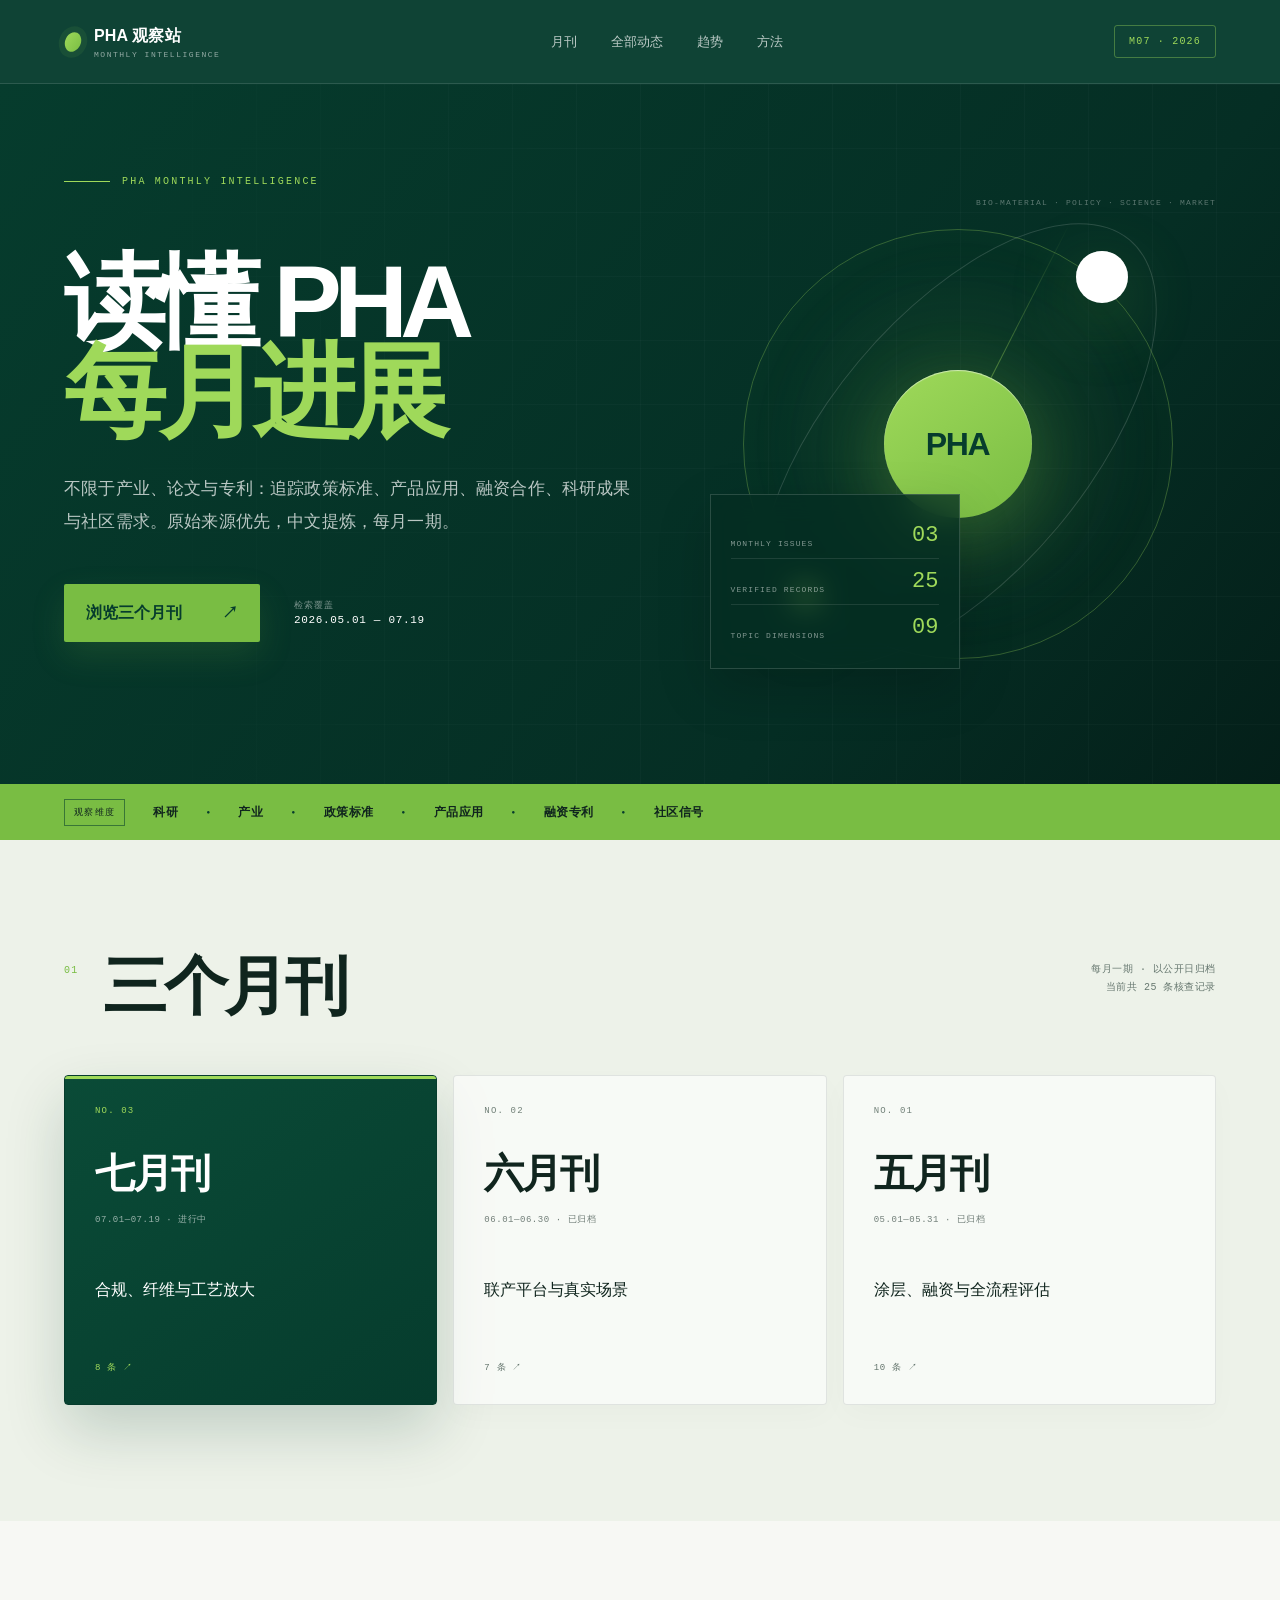
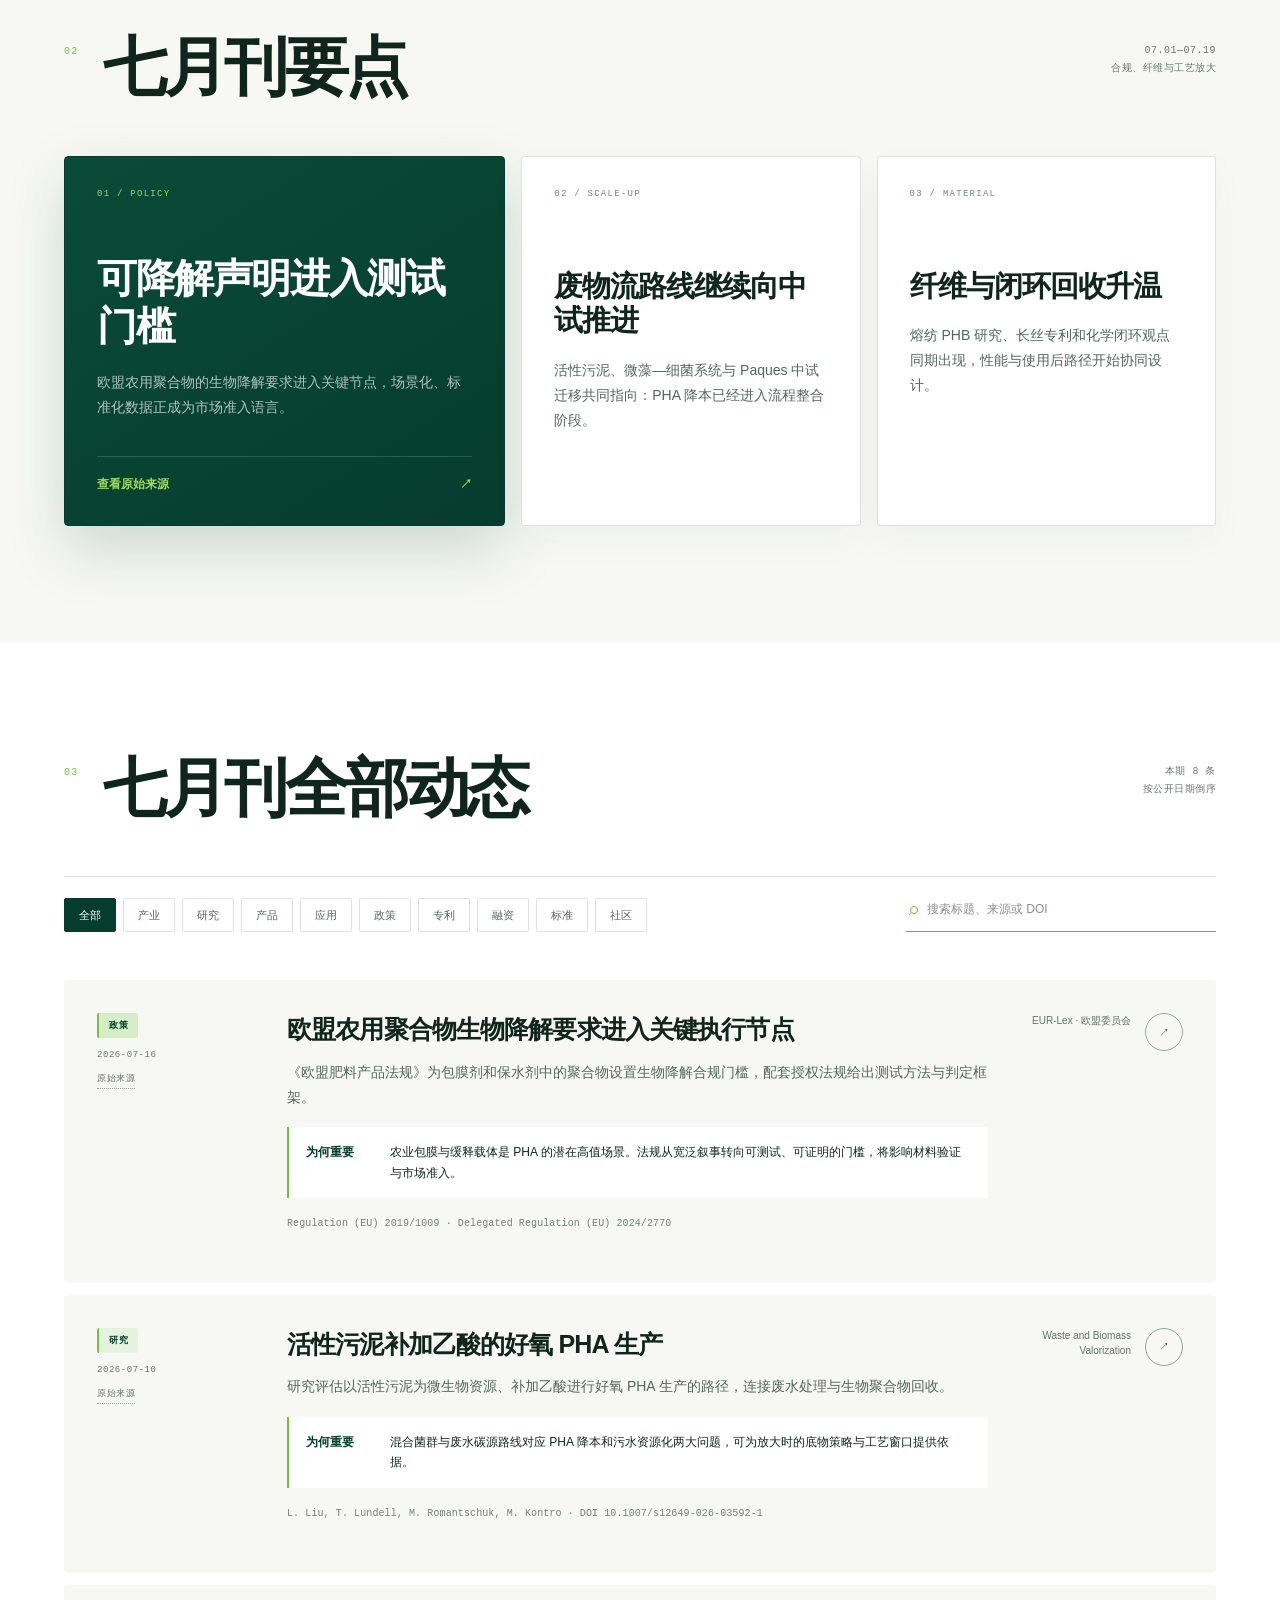
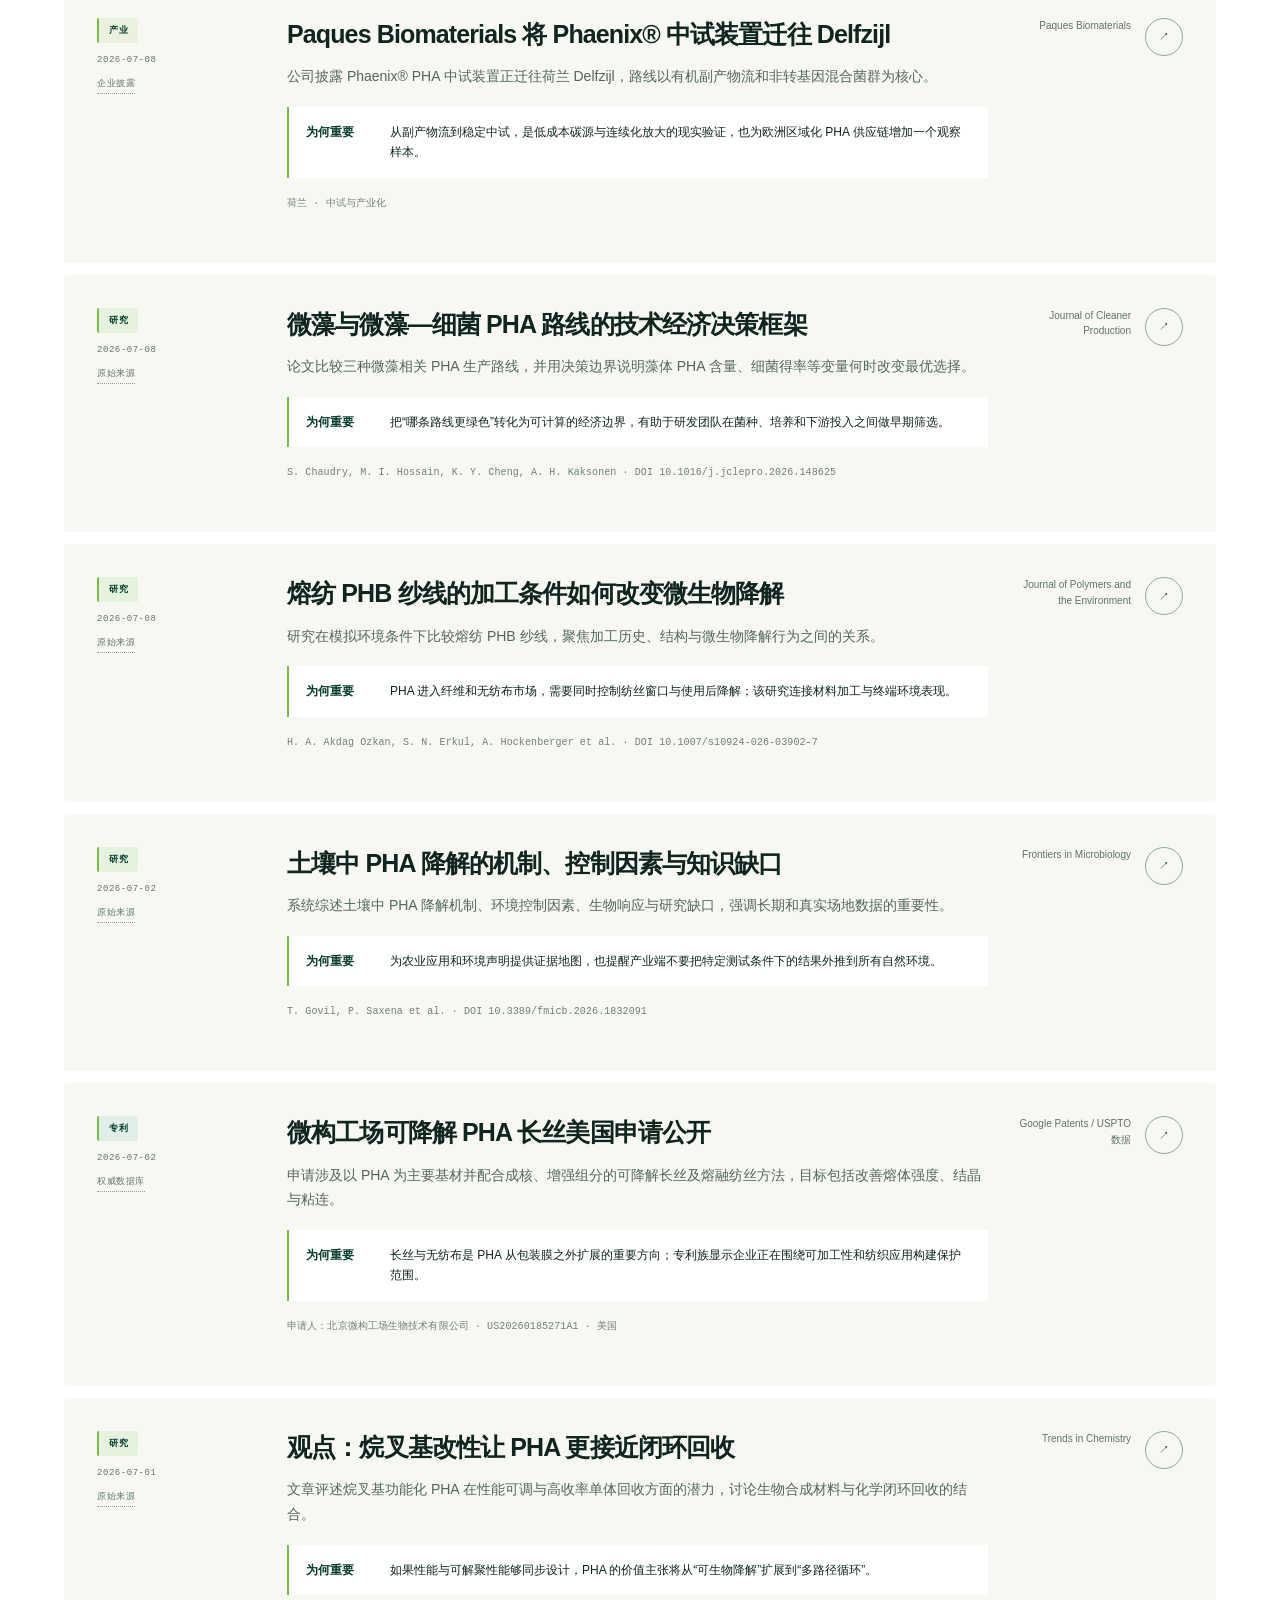
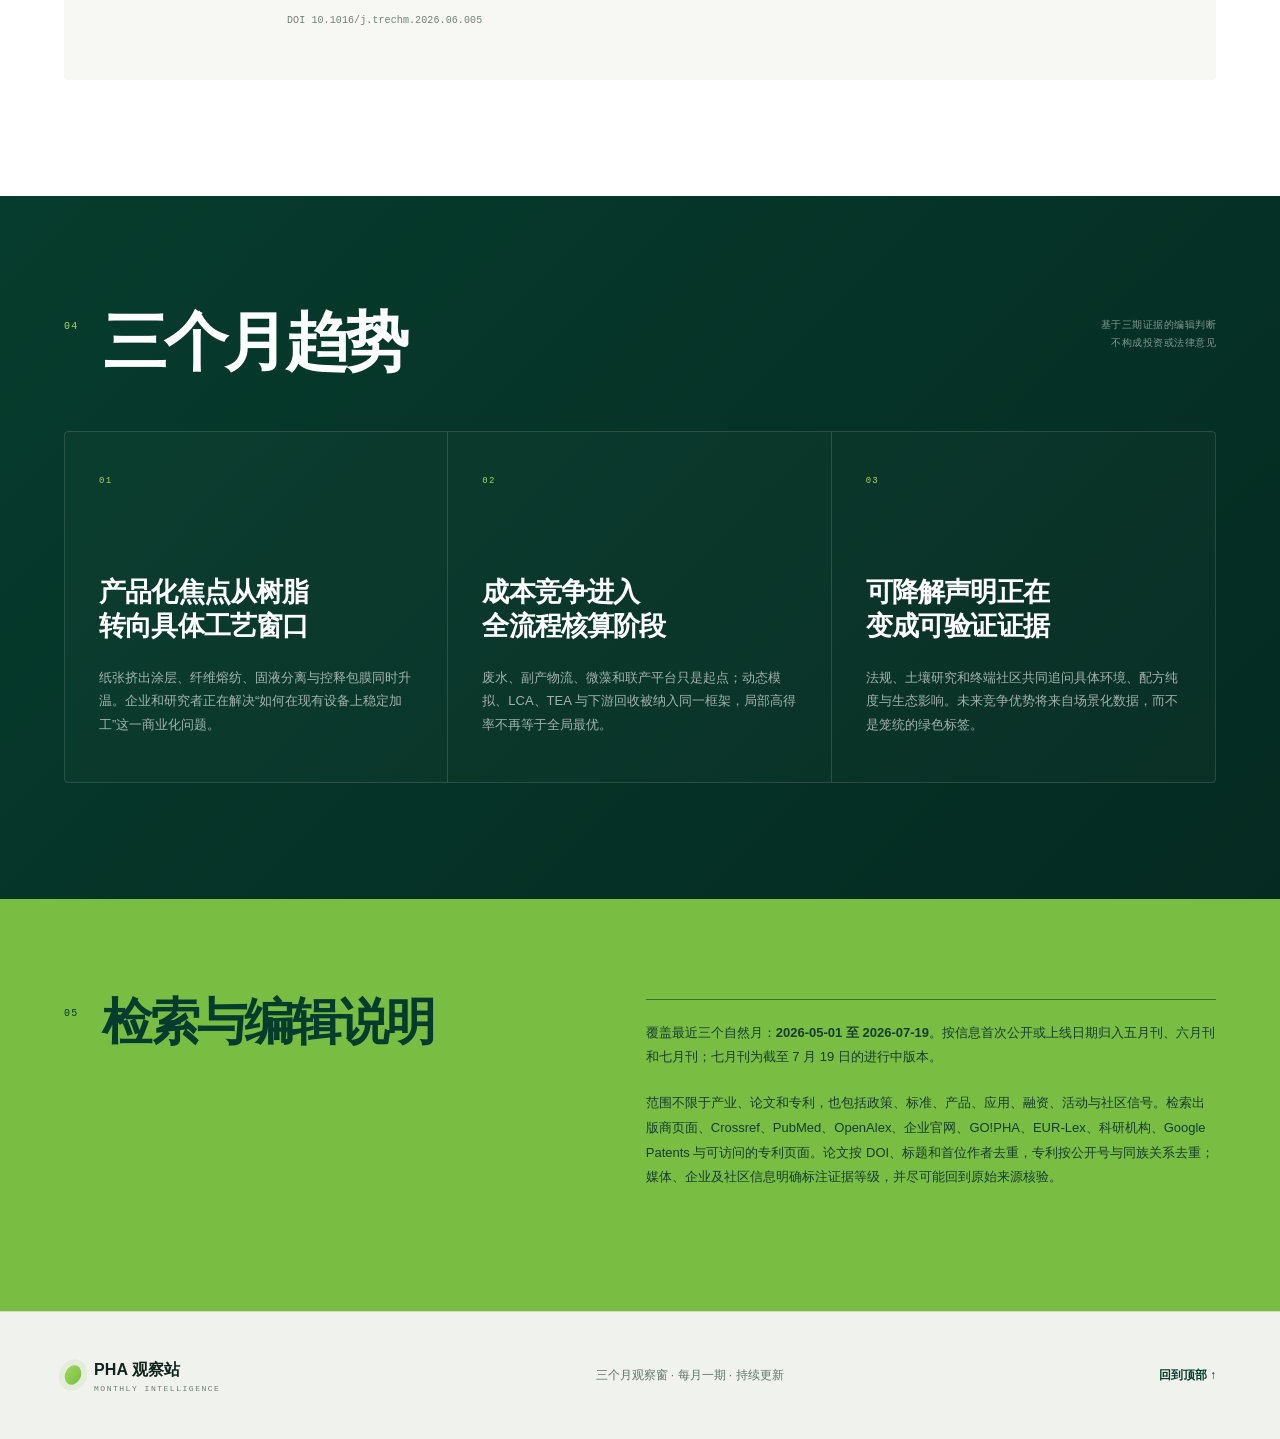
==== index.html @ bd562232 "Publish PHA intelligence site" ====
<!DOCTYPE html><html lang="zh-CN"><head><meta charSet="utf-8"/><meta name="viewport" content="width=device-width, initial-scale=1"/><link rel="stylesheet" href="./assets/index-DaTJnDkS.css" data-rsc-css-href="./assets/index-DaTJnDkS.css" data-precedence="vite-rsc/importer-resources"/><link rel="modulepreload" href="./assets/layout-segment-context-BJFYx_31.js" crossorigin=""/><link rel="modulepreload" href="./assets/rolldown-runtime-S-ySWqyJ.js" crossorigin=""/><link rel="modulepreload" href="./assets/index-DVE2EkAO.js" crossorigin=""/><link rel="modulepreload" href="./assets/framework-DjPHiq1u.js" crossorigin=""/><link rel="modulepreload" href="./assets/page-C4qY_-3-.js" crossorigin=""/><title>PHA 观察站｜聚羟基脂肪酸酯月度情报</title><link rel="icon" href="./favicon.svg"/><meta name="description" content="最近三个月的 PHA 科研、产业、政策、产品、专利与社区信号，每月一期。"/><meta property="og:title" content="PHA 观察站"/><meta property="og:description" content="三个月观察窗，每月一期，读懂 PHA 的下一步。"/><meta property="og:type" content="website"/><meta property="og:image" content="./pha-pulse-og.png"/><meta property="og:image:width" content="1732"/><meta property="og:image:height" content="909"/><meta property="og:image:alt" content="PHA PULSE 聚合物与生物制造情报封面"/><meta name="twitter:card" content="summary_large_image"/><meta name="twitter:title" content="PHA 观察站"/><meta name="twitter:description" content="三个月观察窗，每月一期，读懂 PHA 的下一步。"/><meta name="twitter:image" content="./pha-pulse-og.png"/><meta name="twitter:image:width" content="1732"/><meta name="twitter:image:height" content="909"/><meta name="twitter:image:alt" content="PHA PULSE 聚合物与生物制造情报封面"/><script>self.__VINEXT_RSC_PARAMS__={}</script><script>self.__VINEXT_RSC_NAV__={"pathname":"/","searchParams":[]}</script><link rel="modulepreload" href="./assets/index-DVE2EkAO.js" />
</head><body><main><header class="site-header"><a class="brand" href="#top" aria-label="PHA 观察站首页"><span class="brand-dot"></span><span class="brand-lockup"><b>PHA 观察站</b><small>MONTHLY INTELLIGENCE</small></span></a><nav aria-label="主导航"><a href="#issues">月刊</a><a href="#feed">全部动态</a><a href="#trend">趋势</a><a href="#method">方法</a></nav><span class="edition">M07 · 2026</span></header><section class="hero" id="top"><div class="hero-copy"><div class="eyebrow"><span></span> PHA MONTHLY INTELLIGENCE</div><h1>读懂 PHA<br/><em>每月进展</em></h1><p class="hero-lede">不限于产业、论文与专利：追踪政策标准、产品应用、融资合作、科研成果与社区需求。原始来源优先，中文提炼，每月一期。</p><div class="hero-actions"><a class="primary-btn" href="#issues">浏览三个月刊 <span aria-hidden="true">↗</span></a><span class="coverage">检索覆盖<br/><b>2026.05.01 — 07.19</b></span></div></div><div class="hero-visual" aria-hidden="true"><div class="orbit orbit-one"></div><div class="orbit orbit-two"></div><div class="polymer polymer-a">PHA</div><div class="polymer polymer-b"></div><div class="polymer polymer-c"></div><div class="scanline"></div><div class="hero-dashboard"><div><span>MONTHLY ISSUES</span><b>03</b></div><div><span>VERIFIED RECORDS</span><b>25</b></div><div><span>TOPIC DIMENSIONS</span><b>09</b></div></div><span class="visual-note">BIO-MATERIAL · POLICY · SCIENCE · MARKET</span></div></section><section class="ticker" aria-label="覆盖主题"><span>观察维度</span><b>科研</b><i>●</i><b>产业</b><i>●</i><b>政策标准</b><i>●</i><b>产品应用</b><i>●</i><b>融资专利</b><i>●</i><b>社区信号</b></section><section class="section issue-archive" id="issues"><div class="section-head"><div><span class="index">01</span><h2>三个月刊</h2></div><p>每月一期 · 以公开日归档<br/>当前共 <!-- -->25<!-- --> 条核查记录</p></div><div class="issue-tabs" role="tablist" aria-label="选择月刊"><button role="tab" aria-selected="true" class="active"><span>NO. 03</span><b>七月刊</b><small>07.01—07.19<!-- --> · <!-- -->进行中</small><em>合规、纤维与工艺放大</em><i>8<!-- --> 条 ↗</i></button><button role="tab" aria-selected="false" class=""><span>NO. 02</span><b>六月刊</b><small>06.01—06.30<!-- --> · <!-- -->已归档</small><em>联产平台与真实场景</em><i>7<!-- --> 条 ↗</i></button><button role="tab" aria-selected="false" class=""><span>NO. 01</span><b>五月刊</b><small>05.01—05.31<!-- --> · <!-- -->已归档</small><em>涂层、融资与全流程评估</em><i>10<!-- --> 条 ↗</i></button></div></section><section class="section monthly-brief" aria-live="polite"><div class="section-head"><div><span class="index">02</span><h2>七月刊<!-- -->要点</h2></div><p>07.01—07.19<br/>合规、纤维与工艺放大</p></div><div class="signal-grid"><article class="signal feature"><span class="signal-no">0<!-- -->1<!-- --> / <!-- -->POLICY</span><h3>可降解声明进入测试门槛</h3><p>欧盟农用聚合物的生物降解要求进入关键节点，场景化、标准化数据正成为市场准入语言。</p><a href="https://eur-lex.europa.eu/legal-content/EN/TXT/?uri=CELEX%3A32024R2770" target="_blank" rel="noreferrer">查看原始来源 <span aria-hidden="true">↗</span></a></article><article class="signal "><span class="signal-no">0<!-- -->2<!-- --> / <!-- -->SCALE-UP</span><h3>废物流路线继续向中试推进</h3><p>活性污泥、微藻—细菌系统与 Paques 中试迁移共同指向：PHA 降本已经进入流程整合阶段。</p></article><article class="signal "><span class="signal-no">0<!-- -->3<!-- --> / <!-- -->MATERIAL</span><h3>纤维与闭环回收升温</h3><p>熔纺 PHB 研究、长丝专利和化学闭环观点同期出现，性能与使用后路径开始协同设计。</p></article></div></section><section class="section feed" id="feed"><div class="section-head"><div><span class="index">03</span><h2>七月刊<!-- -->全部动态</h2></div><p>本期 <!-- -->8<!-- --> 条<br/>按公开日期倒序</p></div><div class="toolbar"><div class="filters" role="group" aria-label="内容筛选"><button class="active">全部</button><button class="">产业</button><button class="">研究</button><button class="">产品</button><button class="">应用</button><button class="">政策</button><button class="">专利</button><button class="">融资</button><button class="">标准</button><button class="">社区</button></div><label class="search"><span>⌕</span><input placeholder="搜索标题、来源或 DOI" aria-label="搜索本期内容" value=""/></label></div><div class="story-list"><article class="story"><div class="story-meta"><span class="tag tag-政策">政策</span><time>2026-07-16</time><span class="evidence">原始来源</span></div><div class="story-body"><h3>欧盟农用聚合物生物降解要求进入关键执行节点</h3><p>《欧盟肥料产品法规》为包膜剂和保水剂中的聚合物设置生物降解合规门槛，配套授权法规给出测试方法与判定框架。</p><div class="relevance"><b>为何重要</b><span>农业包膜与缓释载体是 PHA 的潜在高值场景。法规从宽泛叙事转向可测试、可证明的门槛，将影响材料验证与市场准入。</span></div><p class="detail">Regulation (EU) 2019/1009 · Delegated Regulation (EU) 2024/2770</p></div><div class="story-source"><span>EUR-Lex · 欧盟委员会</span><a href="https://eur-lex.europa.eu/legal-content/EN/TXT/?uri=CELEX%3A32024R2770" target="_blank" rel="noreferrer" aria-label="打开来源：欧盟农用聚合物生物降解要求进入关键执行节点"><span aria-hidden="true">↗</span></a></div></article><article class="story"><div class="story-meta"><span class="tag tag-研究">研究</span><time>2026-07-10</time><span class="evidence">原始来源</span></div><div class="story-body"><h3>活性污泥补加乙酸的好氧 PHA 生产</h3><p>研究评估以活性污泥为微生物资源、补加乙酸进行好氧 PHA 生产的路径，连接废水处理与生物聚合物回收。</p><div class="relevance"><b>为何重要</b><span>混合菌群与废水碳源路线对应 PHA 降本和污水资源化两大问题，可为放大时的底物策略与工艺窗口提供依据。</span></div><p class="detail">L. Liu, T. Lundell, M. Romantschuk, M. Kontro · DOI 10.1007/s12649-026-03592-1</p></div><div class="story-source"><span>Waste and Biomass Valorization</span><a href="https://doi.org/10.1007/s12649-026-03592-1" target="_blank" rel="noreferrer" aria-label="打开来源：活性污泥补加乙酸的好氧 PHA 生产"><span aria-hidden="true">↗</span></a></div></article><article class="story"><div class="story-meta"><span class="tag tag-产业">产业</span><time>2026-07-08</time><span class="evidence">企业披露</span></div><div class="story-body"><h3>Paques Biomaterials 将 Phaenix® 中试装置迁往 Delfzijl</h3><p>公司披露 Phaenix® PHA 中试装置正迁往荷兰 Delfzijl，路线以有机副产物流和非转基因混合菌群为核心。</p><div class="relevance"><b>为何重要</b><span>从副产物流到稳定中试，是低成本碳源与连续化放大的现实验证，也为欧洲区域化 PHA 供应链增加一个观察样本。</span></div><p class="detail">荷兰 · 中试与产业化</p></div><div class="story-source"><span>Paques Biomaterials</span><a href="https://www.paquesbiomaterials.nl/" target="_blank" rel="noreferrer" aria-label="打开来源：Paques Biomaterials 将 Phaenix® 中试装置迁往 Delfzijl"><span aria-hidden="true">↗</span></a></div></article><article class="story"><div class="story-meta"><span class="tag tag-研究">研究</span><time>2026-07-08</time><span class="evidence">原始来源</span></div><div class="story-body"><h3>微藻与微藻—细菌 PHA 路线的技术经济决策框架</h3><p>论文比较三种微藻相关 PHA 生产路线，并用决策边界说明藻体 PHA 含量、细菌得率等变量何时改变最优选择。</p><div class="relevance"><b>为何重要</b><span>把“哪条路线更绿色”转化为可计算的经济边界，有助于研发团队在菌种、培养和下游投入之间做早期筛选。</span></div><p class="detail">S. Chaudry, M. I. Hossain, K. Y. Cheng, A. H. Kaksonen · DOI 10.1016/j.jclepro.2026.148625</p></div><div class="story-source"><span>Journal of Cleaner Production</span><a href="https://doi.org/10.1016/j.jclepro.2026.148625" target="_blank" rel="noreferrer" aria-label="打开来源：微藻与微藻—细菌 PHA 路线的技术经济决策框架"><span aria-hidden="true">↗</span></a></div></article><article class="story"><div class="story-meta"><span class="tag tag-研究">研究</span><time>2026-07-08</time><span class="evidence">原始来源</span></div><div class="story-body"><h3>熔纺 PHB 纱线的加工条件如何改变微生物降解</h3><p>研究在模拟环境条件下比较熔纺 PHB 纱线，聚焦加工历史、结构与微生物降解行为之间的关系。</p><div class="relevance"><b>为何重要</b><span>PHA 进入纤维和无纺布市场，需要同时控制纺丝窗口与使用后降解；该研究连接材料加工与终端环境表现。</span></div><p class="detail">H. A. Akdag Ozkan, S. N. Erkul, A. Hockenberger et al. · DOI 10.1007/s10924-026-03902-7</p></div><div class="story-source"><span>Journal of Polymers and the Environment</span><a href="https://doi.org/10.1007/s10924-026-03902-7" target="_blank" rel="noreferrer" aria-label="打开来源：熔纺 PHB 纱线的加工条件如何改变微生物降解"><span aria-hidden="true">↗</span></a></div></article><article class="story"><div class="story-meta"><span class="tag tag-研究">研究</span><time>2026-07-02</time><span class="evidence">原始来源</span></div><div class="story-body"><h3>土壤中 PHA 降解的机制、控制因素与知识缺口</h3><p>系统综述土壤中 PHA 降解机制、环境控制因素、生物响应与研究缺口，强调长期和真实场地数据的重要性。</p><div class="relevance"><b>为何重要</b><span>为农业应用和环境声明提供证据地图，也提醒产业端不要把特定测试条件下的结果外推到所有自然环境。</span></div><p class="detail">T. Govil, P. Saxena et al. · DOI 10.3389/fmicb.2026.1832091</p></div><div class="story-source"><span>Frontiers in Microbiology</span><a href="https://doi.org/10.3389/fmicb.2026.1832091" target="_blank" rel="noreferrer" aria-label="打开来源：土壤中 PHA 降解的机制、控制因素与知识缺口"><span aria-hidden="true">↗</span></a></div></article><article class="story"><div class="story-meta"><span class="tag tag-专利">专利</span><time>2026-07-02</time><span class="evidence">权威数据库</span></div><div class="story-body"><h3>微构工场可降解 PHA 长丝美国申请公开</h3><p>申请涉及以 PHA 为主要基材并配合成核、增强组分的可降解长丝及熔融纺丝方法，目标包括改善熔体强度、结晶与粘连。</p><div class="relevance"><b>为何重要</b><span>长丝与无纺布是 PHA 从包装膜之外扩展的重要方向；专利族显示企业正在围绕可加工性和纺织应用构建保护范围。</span></div><p class="detail">申请人：北京微构工场生物技术有限公司 · US20260185271A1 · 美国</p></div><div class="story-source"><span>Google Patents / USPTO 数据</span><a href="https://patents.google.com/patent/US20260185271A1/en" target="_blank" rel="noreferrer" aria-label="打开来源：微构工场可降解 PHA 长丝美国申请公开"><span aria-hidden="true">↗</span></a></div></article><article class="story"><div class="story-meta"><span class="tag tag-研究">研究</span><time>2026-07-01</time><span class="evidence">原始来源</span></div><div class="story-body"><h3>观点：烷叉基改性让 PHA 更接近闭环回收</h3><p>文章评述烷叉基功能化 PHA 在性能可调与高收率单体回收方面的潜力，讨论生物合成材料与化学闭环回收的结合。</p><div class="relevance"><b>为何重要</b><span>如果性能与可解聚性能够同步设计，PHA 的价值主张将从“可生物降解”扩展到“多路径循环”。</span></div><p class="detail">DOI 10.1016/j.trechm.2026.06.005</p></div><div class="story-source"><span>Trends in Chemistry</span><a href="https://doi.org/10.1016/j.trechm.2026.06.005" target="_blank" rel="noreferrer" aria-label="打开来源：观点：烷叉基改性让 PHA 更接近闭环回收"><span aria-hidden="true">↗</span></a></div></article></div></section><section class="section trends" id="trend"><div class="section-head light"><div><span class="index">04</span><h2>三个月趋势</h2></div><p>基于三期证据的编辑判断<br/>不构成投资或法律意见</p></div><div class="trend-grid"><article><span>01</span><h3>产品化焦点从树脂<br/>转向具体工艺窗口</h3><p>纸张挤出涂层、纤维熔纺、固液分离与控释包膜同时升温。企业和研究者正在解决“如何在现有设备上稳定加工”这一商业化问题。</p></article><article><span>02</span><h3>成本竞争进入<br/>全流程核算阶段</h3><p>废水、副产物流、微藻和联产平台只是起点；动态模拟、LCA、TEA 与下游回收被纳入同一框架，局部高得率不再等于全局最优。</p></article><article><span>03</span><h3>可降解声明正在<br/>变成可验证证据</h3><p>法规、土壤研究和终端社区共同追问具体环境、配方纯度与生态影响。未来竞争优势将来自场景化数据，而不是笼统的绿色标签。</p></article></div></section><section class="method" id="method"><div><span class="index">05</span><h2>检索与编辑说明</h2></div><div class="method-copy"><p>覆盖最近三个自然月：<b>2026-05-01 至 2026-07-19</b>。按信息首次公开或上线日期归入五月刊、六月刊和七月刊；七月刊为截至 7 月 19 日的进行中版本。</p><p>范围不限于产业、论文和专利，也包括政策、标准、产品、应用、融资、活动与社区信号。检索出版商页面、Crossref、PubMed、OpenAlex、企业官网、GO!PHA、EUR-Lex、科研机构、Google Patents 与可访问的专利页面。论文按 DOI、标题和首位作者去重，专利按公开号与同族关系去重；媒体、企业及社区信息明确标注证据等级，并尽可能回到原始来源核验。</p></div></section><footer><div class="brand"><span class="brand-dot"></span><span class="brand-lockup"><b>PHA 观察站</b><small>MONTHLY INTELLIGENCE</small></span></div><p>三个月观察窗 · 每月一期 · 持续更新</p><a href="#top">回到顶部 ↑</a></footer></main><script id="_R_">import("./assets/index-DVE2EkAO.js")</script></body></html><script>self.__VINEXT_RSC_CHUNKS__=self.__VINEXT_RSC_CHUNKS__||[];self.__VINEXT_RSC_CHUNKS__.push("2:I[\"8a1c26e77cc3\",[],\"Children\",1]\n3:I[\"e562e7309659\",[],\"LayoutSegmentProvider\",1]\n4:I[\"8a1c26e77cc3\",[],\"Slot\",1]\n5:I[\"d041429ec63f\",[],\"RedirectBoundary\",1]\n:HL[\"./assets/index-DaTJnDkS.css\",\"style\"]\n")</script><script>self.__VINEXT_RSC_CHUNKS__=self.__VINEXT_RSC_CHUNKS__||[];self.__VINEXT_RSC_CHUNKS__.push("0:{\"__route\":\"route:/\",\"__interceptionContext\":null,\"__layoutIds\":[\"layout:/\"],\"__rootLayout\":\"/\",\"page:/\":\"$L1\",\"layout:/\":[[[[\"$\",\"link\",\"css:./assets/index-DaTJnDkS.css\",{\"rel\":\"stylesheet\",\"precedence\":\"vite-rsc/importer-resources\",\"href\":\"./assets/index-DaTJnDkS.css\",\"data-rsc-css-href\":\"./assets/index-DaTJnDkS.css\"}],\"$undefined\"],[\"$\",\"html\",null,{\"lang\":\"zh-CN\",\"children\":[\"$\",\"body\",null,{\"children\":[\"$\",\"$L2\",null,{}]}]}]],null],\"route:/\":[[[\"$\",\"meta\",null,{\"charSet\":\"utf-8\"}],[[\"$\",\"title\",\"0\",{\"children\":\"PHA 观察站｜聚羟基脂肪酸酯月度情报\"}],[\"$\",\"meta\",\"1\",{\"name\":\"description\",\"content\":\"最近三个月的 PHA 科研、产业、政策、产品、专利与社区信号，每月一期。\"}],[\"$\",\"meta\",\"2\",{\"property\":\"og:title\",\"content\":\"PHA 观察站\"}],[\"$\",\"meta\",\"3\",{\"property\":\"og:description\",\"content\":\"三个月观察窗，每月一期，读懂 PHA 的下一步。\"}],[\"$\",\"meta\",\"4\",{\"property\":\"og:type\",\"content\":\"website\"}],[\"$\",\"meta\",\"5\",{\"property\":\"og:image\",\"content\":\"./pha-pulse-og.png\"}],[\"$\",\"meta\",\"6\",{\"property\":\"og:image:width\",\"content\":\"1732\"}],[\"$\",\"meta\",\"7\",{\"property\":\"og:image:height\",\"content\":\"909\"}],[\"$\",\"meta\",\"8\",{\"property\":\"og:image:alt\",\"content\":\"PHA PULSE 聚合物与生物制造情报封面\"}],[\"$\",\"meta\",\"9\",{\"name\":\"twitter:card\",\"content\":\"summary_large_image\"}],[\"$\",\"meta\",\"10\",{\"name\":\"twitter:title\",\"content\":\"PHA 观察站\"}],[\"$\",\"meta\",\"11\",{\"name\":\"twitter:description\",\"content\":\"三个月观察窗，每月一期，读懂 PHA 的下一步。\"}],[\"$\",\"meta\",\"12\",{\"name\":\"twitter:image\",\"content\":\"./pha-pulse-og.png\"}],[\"$\",\"meta\",\"13\",{\"name\":\"twitter:image:width\",\"content\":\"1732\"}],[\"$\",\"meta\",\"14\",{\"name\":\"twitter:image:height\",\"content\":\"909\"}],[\"$\",\"meta\",\"15\",{\"name\":\"twitter:image:alt\",\"content\":\"PHA PULSE 聚合物与生物制造情报封面\"}]],[[\"$\",\"meta\",\"0\",{\"name\":\"viewport\",\"content\":\"width=device-width, initial-scale=1\"}]]],[\"$\",\"$L3\",null,{\"segmentMap\":{\"children\":[]},\"children\":[\"$\",\"$L4\",null,{\"id\":\"layout:/\",\"parallelSlots\":\"$undefined\",\"children\":[\"$\",\"$L5\",null,{\"children\":[\"$\",\"$L3\",null,{\"segmentMap\":{\"children\":[]},\"children\":[\"$\",\"$L4\",null,{\"id\":\"page:/\"}]}]}]}]}]],\"__layoutFlags\":{\"layout:/\":\"s\"},\"__artifactCompatibility\":{\"schemaVersion\":1,\"graphVersion\":\"app-route-graph:4uhn5s1wvoptc\",\"deploymentVersion\":\"f89fd20d-c2d4-448b-8987-058977abf0fd\",\"appElementsSchemaVersion\":1,\"rscPayloadSchemaVersion\":1,\"rootBoundaryId\":\"/\",\"renderEpoch\":null}}\n")</script><script>self.__VINEXT_RSC_CHUNKS__=self.__VINEXT_RSC_CHUNKS__||[];self.__VINEXT_RSC_CHUNKS__.push("6:I[\"6efdf509a785\",[],\"default\",1]\n1:[\"$\",\"$L6\",null,{\"params\":\"$@7\",\"searchParams\":\"$@8\"}]\n")</script><script>self.__VINEXT_RSC_CHUNKS__=self.__VINEXT_RSC_CHUNKS__||[];self.__VINEXT_RSC_CHUNKS__.push("7:{}\n8:{}\n")</script><script>self.__VINEXT_RSC_DONE__=true</script>
---- assets/index-DaTJnDkS.css ----
/*! tailwindcss v4.2.1 | MIT License | https://tailwindcss.com */
@layer properties{@supports (((-webkit-hyphens:none)) and (not (margin-trim:inline))) or ((-moz-orient:inline) and (not (color:rgb(from red r g b)))){*,:before,:after,::backdrop{--tw-blur:initial;--tw-brightness:initial;--tw-contrast:initial;--tw-grayscale:initial;--tw-hue-rotate:initial;--tw-invert:initial;--tw-opacity:initial;--tw-saturate:initial;--tw-sepia:initial;--tw-drop-shadow:initial;--tw-drop-shadow-color:initial;--tw-drop-shadow-alpha:100%;--tw-drop-shadow-size:initial}}}@layer theme{:root,:host{--font-sans:ui-sans-serif, system-ui, sans-serif, "Apple Color Emoji", "Segoe UI Emoji", "Segoe UI Symbol", "Noto Color Emoji";--font-mono:ui-monospace, SFMono-Regular, Menlo, Monaco, Consolas, "Liberation Mono", "Courier New", monospace;--spacing:.25rem;--default-font-family:var(--font-sans);--default-mono-font-family:var(--font-mono)}}@layer base{*,:after,:before,::backdrop{box-sizing:border-box;border:0 solid;margin:0;padding:0}::file-selector-button{box-sizing:border-box;border:0 solid;margin:0;padding:0}html,:host{-webkit-text-size-adjust:100%;tab-size:4;line-height:1.5;font-family:var(--default-font-family,ui-sans-serif, system-ui, sans-serif, "Apple Color Emoji", "Segoe UI Emoji", "Segoe UI Symbol", "Noto Color Emoji");font-feature-settings:var(--default-font-feature-settings,normal);font-variation-settings:var(--default-font-variation-settings,normal);-webkit-tap-highlight-color:transparent}hr{height:0;color:inherit;border-top-width:1px}abbr:where([title]){-webkit-text-decoration:underline dotted;text-decoration:underline dotted}h1,h2,h3,h4,h5,h6{font-size:inherit;font-weight:inherit}a{color:inherit;-webkit-text-decoration:inherit;-webkit-text-decoration:inherit;-webkit-text-decoration:inherit;-webkit-text-decoration:inherit;text-decoration:inherit}b,strong{font-weight:bolder}code,kbd,samp,pre{font-family:var(--default-mono-font-family,ui-monospace, SFMono-Regular, Menlo, Monaco, Consolas, "Liberation Mono", "Courier New", monospace);font-feature-settings:var(--default-mono-font-feature-settings,normal);font-variation-settings:var(--default-mono-font-variation-settings,normal);font-size:1em}small{font-size:80%}sub,sup{vertical-align:baseline;font-size:75%;line-height:0;position:relative}sub{bottom:-.25em}sup{top:-.5em}table{text-indent:0;border-color:inherit;border-collapse:collapse}:-moz-focusring{outline:auto}progress{vertical-align:baseline}summary{display:list-item}ol,ul,menu{list-style:none}img,svg,video,canvas,audio,iframe,embed,object{vertical-align:middle;display:block}img,video{max-width:100%;height:auto}button,input,select,optgroup,textarea{font:inherit;font-feature-settings:inherit;font-variation-settings:inherit;letter-spacing:inherit;color:inherit;opacity:1;background-color:#0000;border-radius:0}::file-selector-button{font:inherit;font-feature-settings:inherit;font-variation-settings:inherit;letter-spacing:inherit;color:inherit;opacity:1;background-color:#0000;border-radius:0}:where(select:is([multiple],[size])) optgroup{font-weight:bolder}:where(select:is([multiple],[size])) optgroup option{padding-inline-start:20px}::file-selector-button{margin-inline-end:4px}::placeholder{opacity:1}@supports (not ((-webkit-appearance:-apple-pay-button))) or (contain-intrinsic-size:1px){::placeholder{color:currentColor}@supports (color:color-mix(in lab, red, red)){::placeholder{color:color-mix(in oklab, currentcolor 50%, transparent)}}}textarea{resize:vertical}::-webkit-search-decoration{-webkit-appearance:none}::-webkit-date-and-time-value{min-height:1lh;text-align:inherit}::-webkit-datetime-edit{display:inline-flex}::-webkit-datetime-edit-fields-wrapper{padding:0}::-webkit-datetime-edit{padding-block:0}::-webkit-datetime-edit-year-field{padding-block:0}::-webkit-datetime-edit-month-field{padding-block:0}::-webkit-datetime-edit-day-field{padding-block:0}::-webkit-datetime-edit-hour-field{padding-block:0}::-webkit-datetime-edit-minute-field{padding-block:0}::-webkit-datetime-edit-second-field{padding-block:0}::-webkit-datetime-edit-millisecond-field{padding-block:0}::-webkit-datetime-edit-meridiem-field{padding-block:0}::-webkit-calendar-picker-indicator{line-height:1}:-moz-ui-invalid{box-shadow:none}button,input:where([type=button],[type=reset],[type=submit]){appearance:button}::file-selector-button{appearance:button}::-webkit-inner-spin-button{height:auto}::-webkit-outer-spin-button{height:auto}[hidden]:where(:not([hidden=until-found])){display:none!important}}@layer components;@layer utilities{.visible{visibility:visible}.relative{position:relative}.start{inset-inline-start:var(--spacing)}.table{display:table}.filter{filter:var(--tw-blur,) var(--tw-brightness,) var(--tw-contrast,) var(--tw-grayscale,) var(--tw-hue-rotate,) var(--tw-invert,) var(--tw-saturate,) var(--tw-sepia,) var(--tw-drop-shadow,)}}:root{--forest:#063c2d;--forest-2:#0a4b37;--ink:#10251e;--brand:#79bd43;--brand-bright:#9fd95a;--brand-pale:#eaf5df;--sage:#dfe9dc;--paper:#f7f8f4;--white:#fff;--muted:#66776f;--line:#10251e21;--shadow:0 22px 60px #10332714}*{box-sizing:border-box}html{scroll-behavior:smooth;scroll-padding-top:88px}body{background:var(--paper);color:var(--ink);-webkit-font-smoothing:antialiased;margin:0;font-family:Segoe UI,Microsoft YaHei,PingFang SC,Arial,sans-serif}a{color:inherit;text-decoration:none}button,input{font:inherit}::selection{background:var(--brand);color:var(--forest)}.site-header{color:#fff;z-index:20;-webkit-backdrop-filter:blur(18px);backdrop-filter:blur(18px);background:#063c2df5;border-bottom:1px solid #ffffff1f;justify-content:space-between;align-items:center;height:84px;padding:0 5vw;display:flex;position:sticky;top:0}.brand{letter-spacing:.01em;align-items:center;gap:12px;font-weight:800;display:flex}.brand-dot{background:linear-gradient(145deg,var(--brand-bright),var(--brand));border-radius:65% 35%;width:18px;height:18px;display:inline-block;transform:rotate(-20deg);box-shadow:0 0 0 6px #79bd431a}.brand-lockup{flex-direction:column;gap:2px;display:flex}.brand-lockup b{font-size:16px}.brand-lockup small{letter-spacing:.19em;color:#ffffff8c;font:8px ui-monospace,monospace}nav{color:#ffffffb8;gap:34px;font-size:13px;display:flex}nav a{padding:8px 0;position:relative}nav a:after{content:"";background:var(--brand-bright);height:1px;transition:all .25s;position:absolute;bottom:1px;left:0;right:100%}nav a:hover{color:#fff}nav a:hover:after{right:0}.edition{letter-spacing:.12em;color:var(--brand-bright);border:1px solid #9fd95a61;border-radius:3px;padding:10px 14px;font:10px ui-monospace,monospace}.hero{background:linear-gradient(128deg,var(--forest) 0%,#052e24 70%,#041f19 100%);color:#fff;grid-template-columns:1.05fr .95fr;gap:5vw;min-height:700px;padding:92px 5vw 72px;display:grid;position:relative;overflow:hidden}.hero:before{content:"";background-color:#0000;background-image:linear-gradient(#ffffff06 1px,#0000 1px),linear-gradient(90deg,#ffffff06 1px,#0000 1px);background-position:0 0,0 0;background-repeat:repeat,repeat;background-size:64px 64px;background-attachment:scroll,scroll;background-origin:padding-box,padding-box;background-clip:border-box,border-box;position:absolute;inset:0;-webkit-mask-image:linear-gradient(90deg,#0000,#000 45%,#000);mask-image:linear-gradient(90deg,#0000,#000 45%,#000)}.hero-copy{z-index:2;position:relative}.eyebrow{color:var(--brand-bright);letter-spacing:.22em;align-items:center;gap:12px;font:10px ui-monospace,monospace;display:flex}.eyebrow span{background:var(--brand-bright);width:46px;height:1px}h1{letter-spacing:-.075em;max-width:800px;margin:70px 0 36px;font-size:clamp(68px,8vw,124px);font-weight:650;line-height:.88}h1 em{color:var(--brand-bright);font-style:normal}.hero-lede{color:#ffffffb8;letter-spacing:.01em;max-width:600px;font-size:17px;line-height:1.9}.hero-actions{align-items:center;gap:34px;margin-top:46px;display:flex}.primary-btn{background:var(--brand);color:var(--forest);border-radius:2px;align-items:center;gap:40px;padding:17px 22px;font-weight:800;transition:all .25s;display:inline-flex;box-shadow:0 14px 34px #79bd4326}.primary-btn:hover{background:var(--brand-bright);transform:translateY(-2px);box-shadow:0 18px 40px #79bd4338}.coverage{color:#ffffff75;text-transform:uppercase;letter-spacing:.12em;font-size:9px;line-height:1.7}.coverage b{color:#fff;letter-spacing:.06em;font:11px ui-monospace,monospace}.hero-visual{z-index:1;place-items:center;min-height:520px;display:grid;position:relative}.hero-visual:after{content:"";filter:blur(12px);background:radial-gradient(circle,#79bd4326,#0000 66%);width:420px;height:420px;position:absolute}.orbit{z-index:1;border:1px solid #9fd95a4d;border-radius:50%;position:absolute}.orbit-one{width:430px;height:430px;box-shadow:inset 0 0 80px #79bd4309}.orbit-two{border-color:#ffffff26;width:260px;height:535px;transform:rotate(40deg)}.polymer{background:linear-gradient(145deg,var(--brand-bright),var(--brand));color:var(--forest);z-index:3;border-radius:50%;place-items:center;font-weight:900;display:grid;position:absolute;box-shadow:0 20px 70px #79bd434d,inset 0 1px 1px #ffffff8c}.polymer-a{letter-spacing:-.04em;width:148px;height:148px;font-size:32px}.polymer-b{background:#fff;width:52px;height:52px;top:14%;right:17%}.polymer-c{background:var(--brand-bright);width:28px;height:28px;bottom:19%;left:18%}.scanline{background:linear-gradient(transparent,var(--brand-bright),transparent);opacity:.62;z-index:2;width:1px;height:92%;position:absolute;transform:rotate(27deg)}.hero-dashboard{z-index:5;-webkit-backdrop-filter:blur(14px);backdrop-filter:blur(14px);background:#052d22c7;border:1px solid #ffffff26;width:250px;padding:18px 20px;position:absolute;bottom:8%;left:2%;box-shadow:0 20px 50px #0000002b}.hero-dashboard>div{border-bottom:1px solid #ffffff1a;grid-template-columns:1fr auto;align-items:end;padding:10px 0;display:grid}.hero-dashboard>div:last-child{border:0}.hero-dashboard span{letter-spacing:.14em;color:#ffffff80;font:8px ui-monospace,monospace}.hero-dashboard b{color:var(--brand-bright);font:500 22px ui-monospace,monospace}.visual-note{color:#ffffff59;letter-spacing:.15em;font:8px ui-monospace,monospace;position:absolute;top:22px;right:0}.ticker{background:var(--brand);white-space:nowrap;text-transform:uppercase;letter-spacing:.04em;align-items:center;gap:28px;min-height:56px;padding:10px 5vw;font-size:12px;display:flex;overflow:hidden}.ticker span{letter-spacing:.15em;border:1px solid #063c2d8c;padding:6px 9px;font:9px ui-monospace,monospace}.ticker i{color:var(--forest);font-size:6px}.section{padding:116px 5vw}.section-head{justify-content:space-between;align-items:flex-start;margin-bottom:58px;display:flex}.section-head>div{align-items:flex-start;gap:25px;display:flex}.index{color:var(--brand);letter-spacing:.12em;padding-top:9px;font:10px ui-monospace,monospace}.section h2,.method h2{letter-spacing:-.055em;margin:0;font-size:clamp(40px,5vw,68px);font-weight:620;line-height:.95}.section-head>p{text-align:right;color:var(--muted);letter-spacing:.05em;margin:5px 0 0;font:10px/1.8 ui-monospace,monospace}.issue-archive{background:#edf2e9}.issue-tabs{grid-template-columns:repeat(3,1fr);gap:16px;display:grid}.issue-tabs button{min-height:330px;color:var(--ink);text-align:left;cursor:pointer;background:#ffffff94;border:1px solid #10251e1a;border-radius:4px;flex-direction:column;align-items:flex-start;padding:30px;transition:all .28s;display:flex;position:relative;overflow:hidden;box-shadow:0 10px 30px #193d2f06}.issue-tabs button:before{content:"";background:var(--brand);transform-origin:0;width:100%;height:3px;transition:all .28s;position:absolute;top:0;left:0;transform:scaleX(0)}.issue-tabs button:hover{box-shadow:var(--shadow);background:#fff;transform:translateY(-4px)}.issue-tabs button:hover:before{transform:scaleX(1)}.issue-tabs button.active{background:linear-gradient(145deg,var(--forest-2),var(--forest));color:#fff;border-color:var(--forest);box-shadow:0 26px 60px #063c2d30}.issue-tabs button.active:before{background:var(--brand-bright);transform:scaleX(1)}.issue-tabs span{color:#718078;letter-spacing:.13em;font:9px ui-monospace,monospace}.issue-tabs button.active span{color:var(--brand-bright)}.issue-tabs b{letter-spacing:-.05em;margin:27px 0 10px;font-size:40px;font-weight:600}.issue-tabs small{letter-spacing:.06em;opacity:.58;font:9px ui-monospace,monospace}.issue-tabs em{margin-top:52px;font-size:16px;font-style:normal;line-height:1.5}.issue-tabs i{color:#64756d;letter-spacing:.08em;margin-top:auto;font:9px ui-monospace,monospace}.issue-tabs button.active i{color:var(--brand-bright)}.monthly-brief{background:var(--paper)}.signal-grid{grid-template-columns:1.3fr 1fr 1fr;gap:16px;display:grid}.signal{border:1px solid var(--line);background:#fff;border-radius:4px;flex-direction:column;min-height:370px;padding:32px;display:flex;box-shadow:0 14px 38px #10332709}.signal.feature{background:linear-gradient(148deg,var(--forest-2),var(--forest));color:#fff;border-color:var(--forest);box-shadow:0 24px 60px #063c2d2b}.signal-no{color:#71837b;letter-spacing:.14em;font:9px ui-monospace,monospace}.feature .signal-no{color:var(--brand-bright)}.signal h3{letter-spacing:-.035em;margin:70px 0 20px;font-size:29px;font-weight:620;line-height:1.2}.feature h3{margin-top:55px;font-size:40px}.signal p{color:#53665e;margin:0;font-size:14px;line-height:1.78}.feature p{color:#ffffffad}.signal a{color:var(--brand-bright);border-top:1px solid #ffffff26;justify-content:space-between;margin-top:auto;padding-top:18px;font-size:12px;font-weight:700;display:flex}.feed{background:#fff}.toolbar{border-top:1px solid var(--line);justify-content:space-between;align-items:flex-end;gap:30px;margin-bottom:30px;padding:18px 0;display:flex}.filters{flex-wrap:wrap;gap:7px;display:flex}.filters button{border:1px solid var(--line);color:#53665e;cursor:pointer;background:#fff;border-radius:2px;padding:8px 14px;font-size:11px;transition:all .2s}.filters button.active,.filters button:hover{background:var(--forest);border-color:var(--forest);color:#fff}.search{border-bottom:1px solid #87978f;align-items:center;gap:9px;min-width:310px;padding:0 3px 9px;display:flex}.search span{color:var(--brand);font-size:18px}.search input{width:100%;color:var(--ink);background:0 0;border:0;outline:0;font-size:12px}.story-list{gap:12px;display:grid}.story{background:var(--paper);border:1px solid #0000;border-radius:4px;grid-template-columns:160px minmax(0,1fr) 165px;gap:30px;padding:32px;transition:all .25s;display:grid}.story:hover{box-shadow:var(--shadow);background:#fff;border-color:#79bd4361;transform:translateY(-2px)}.story-meta{color:#63756d;letter-spacing:.06em;flex-direction:column;align-items:flex-start;gap:12px;font:9px ui-monospace,monospace;display:flex}.tag{color:var(--forest);background:var(--brand-pale);border-left:2px solid var(--brand);border-radius:2px;padding:6px 10px;font-weight:800}.tag-研究{background:#e4f2de}.tag-专利{background:#dfeee7}.tag-政策{background:#d5edc8}.tag-产业{background:#eaf2df}.tag-产品{background:#e0f0d8}.tag-应用{background:#e7f3e2}.tag-融资{background:#daebd2}.tag-标准{background:#e2ede0}.tag-社区{background:#ecefe9}.evidence{border-bottom:1px dotted #8fa097;padding-bottom:3px}.story-body h3{letter-spacing:-.035em;margin:0 0 14px;font-size:25px;font-weight:620;line-height:1.3}.story-body>p{color:#53665e;margin:0 0 18px;font-size:14px;line-height:1.76}.relevance{border-left:2px solid var(--brand);background:#fff;grid-template-columns:70px 1fr;gap:14px;padding:15px 17px;font-size:12px;line-height:1.7;display:grid}.relevance b{color:var(--forest);font-weight:800}.detail{letter-spacing:.01em;color:#718079!important;margin-top:17px!important;font:10px/1.7 ui-monospace,monospace!important}.story-source{text-align:right;color:#60736a;justify-content:flex-end;align-items:flex-start;gap:14px;font-size:10px;line-height:1.55;display:flex}.story-source a{width:38px;height:38px;color:var(--forest);border:1px solid #063c2d6b;border-radius:50%;flex:none;place-items:center;transition:all .2s;display:grid}.story-source a:hover{background:var(--brand);border-color:var(--brand);transform:rotate(8deg)}.empty{text-align:center;background:var(--paper);color:#6b7d76;padding:70px;font-size:13px}.trends{background:linear-gradient(135deg,var(--forest),#052a21);color:#fff}.section-head.light .index{color:var(--brand-bright)}.section-head.light>p{color:#ffffff80}.trend-grid{border:1px solid #ffffff24;border-radius:4px;grid-template-columns:repeat(3,1fr);display:grid;overflow:hidden}.trend-grid article{background:#ffffff05;border-right:1px solid #ffffff24;min-height:350px;padding:34px}.trend-grid article:last-child{border:0}.trend-grid article>span{color:var(--brand-bright);letter-spacing:.14em;font:9px ui-monospace,monospace}.trend-grid h3{letter-spacing:-.03em;margin:85px 0 22px;font-size:27px;font-weight:600;line-height:1.28}.trend-grid p{color:#ffffff9e;font-size:13px;line-height:1.8}.method{background:var(--brand);grid-template-columns:.9fr 1.1fr;gap:9vw;padding:100px 5vw;display:grid}.method>div:first-child{gap:24px;display:flex}.method .index{color:var(--forest)}.method h2{color:var(--forest);font-size:50px}.method-copy{color:#173d30;border-top:1px solid #063c2d8c;font-size:13px;line-height:1.9}.method-copy p{margin:21px 0}footer{border-top:1px solid var(--line);background:#f0f3ed;justify-content:space-between;align-items:center;padding:46px 5vw;font-size:12px;display:flex}footer .brand-lockup small{color:#6c7e75}footer p{color:#60736a}footer>a{color:var(--forest);font-weight:800}@media (width<=980px){nav{display:none}.hero{grid-template-columns:1fr;padding-top:70px}.hero-visual{min-height:440px}.signal-grid,.trend-grid,.issue-tabs{grid-template-columns:1fr}.issue-tabs button{min-height:240px}.issue-tabs em{margin-top:30px}.trend-grid article{border-bottom:1px solid #ffffff24;border-right:0;min-height:auto}.trend-grid h3{margin-top:48px}.story{grid-template-columns:125px 1fr}.story-source{text-align:left;grid-column:2;justify-content:flex-start}.method{grid-template-columns:1fr;gap:45px}}@media (width<=640px){.site-header{height:76px;padding:0 20px}.edition{display:none}.hero,.section,.method{padding-left:20px;padding-right:20px}h1{margin-top:55px;font-size:62px}.hero-actions{flex-direction:column;align-items:flex-start}.hero-visual{min-height:360px}.orbit-one{width:285px;height:285px}.orbit-two{width:200px;height:360px}.polymer-a{width:110px;height:110px;font-size:25px}.hero-dashboard{width:210px;bottom:0;left:0}.visual-note{display:none}.section{padding-top:82px;padding-bottom:82px}.section-head{flex-direction:column;gap:24px}.section-head>p{text-align:left}.issue-tabs{gap:10px}.signal{min-height:auto}.feature h3{font-size:34px}.toolbar{flex-direction:column;align-items:stretch}.search{width:100%;min-width:0}.story{grid-template-columns:1fr;padding:24px}.story-source{grid-column:1;justify-content:space-between}.story-meta{flex-flow:wrap;align-items:center}.relevance{grid-template-columns:1fr}.method h2{font-size:40px}footer{flex-direction:column;align-items:flex-start;gap:18px}}@media (prefers-reduced-motion:reduce){html{scroll-behavior:auto}*{transition:none!important}}@property --tw-blur{syntax:"*";inherits:false}@property --tw-brightness{syntax:"*";inherits:false}@property --tw-contrast{syntax:"*";inherits:false}@property --tw-grayscale{syntax:"*";inherits:false}@property --tw-hue-rotate{syntax:"*";inherits:false}@property --tw-invert{syntax:"*";inherits:false}@property --tw-opacity{syntax:"*";inherits:false}@property --tw-saturate{syntax:"*";inherits:false}@property --tw-sepia{syntax:"*";inherits:false}@property --tw-drop-shadow{syntax:"*";inherits:false}@property --tw-drop-shadow-color{syntax:"*";inherits:false}@property --tw-drop-shadow-alpha{syntax:"<percentage>";inherits:false;initial-value:100%}@property --tw-drop-shadow-size{syntax:"*";inherits:false}
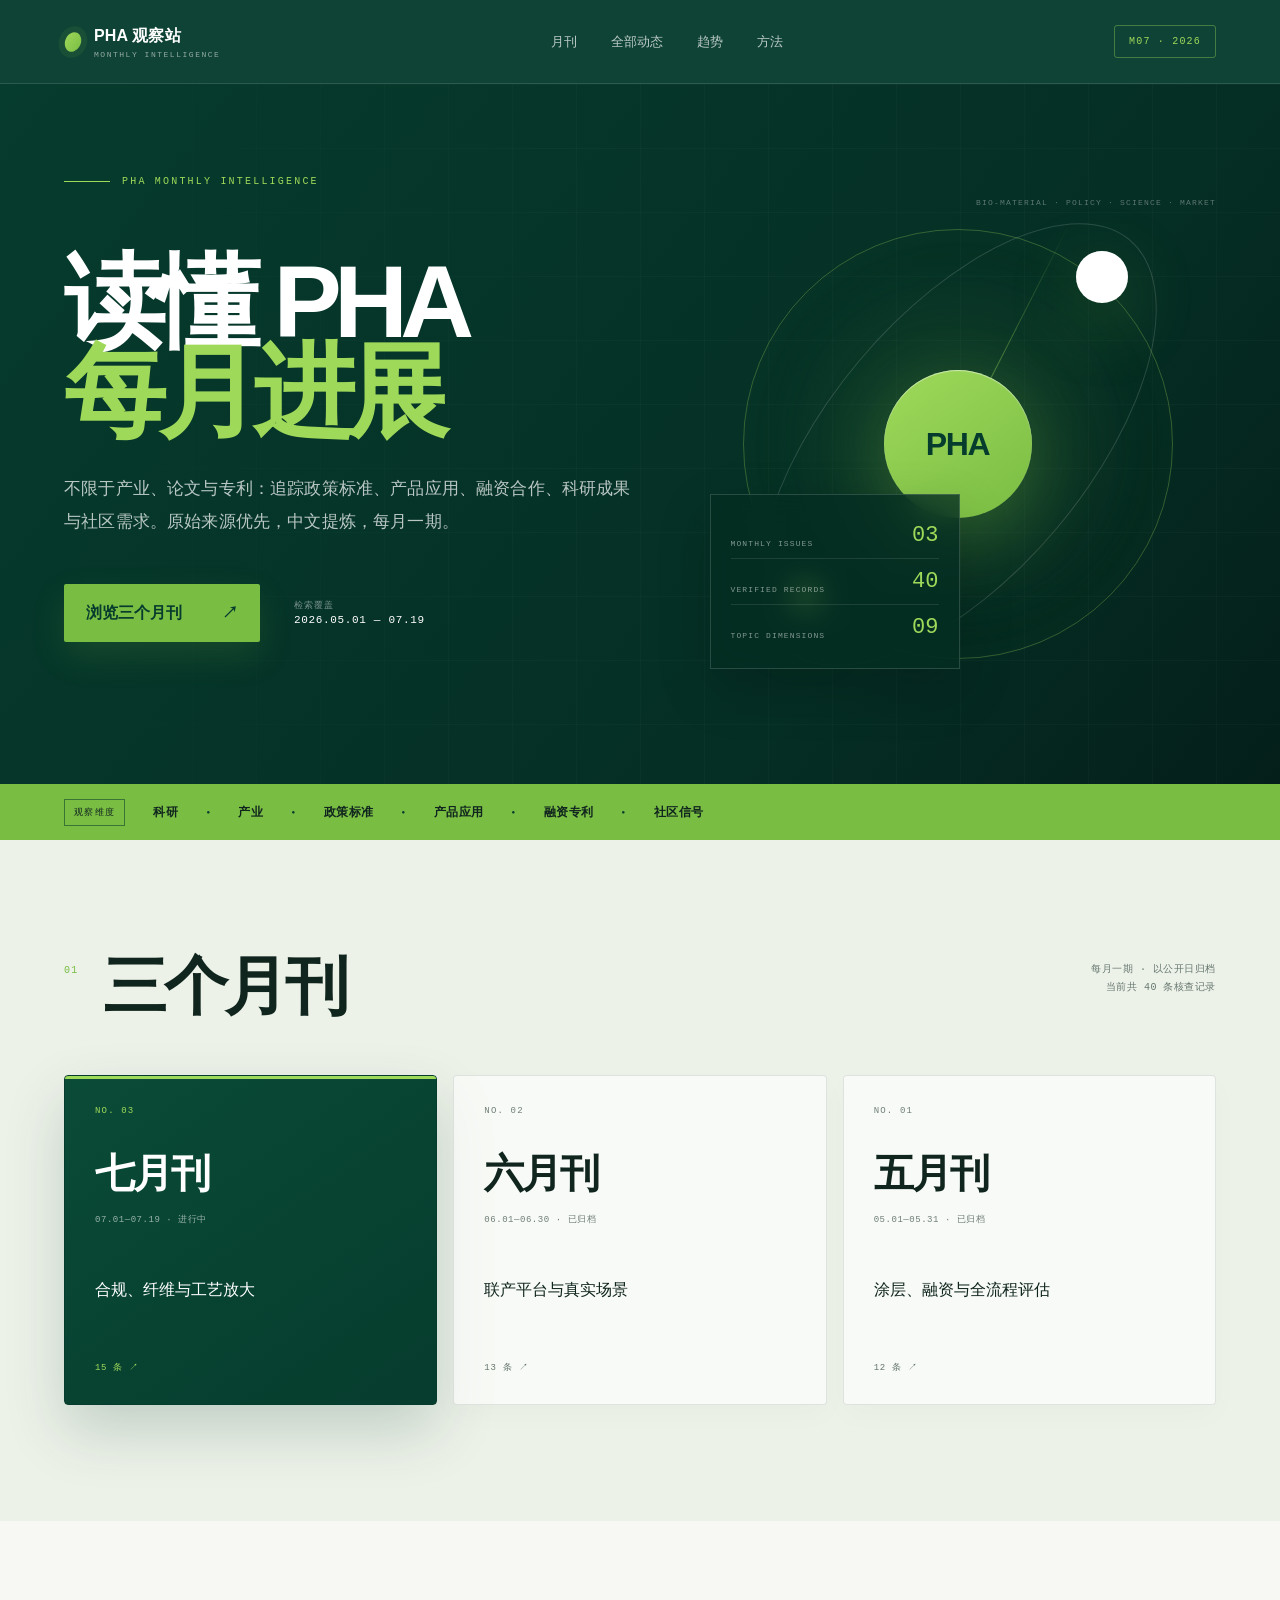
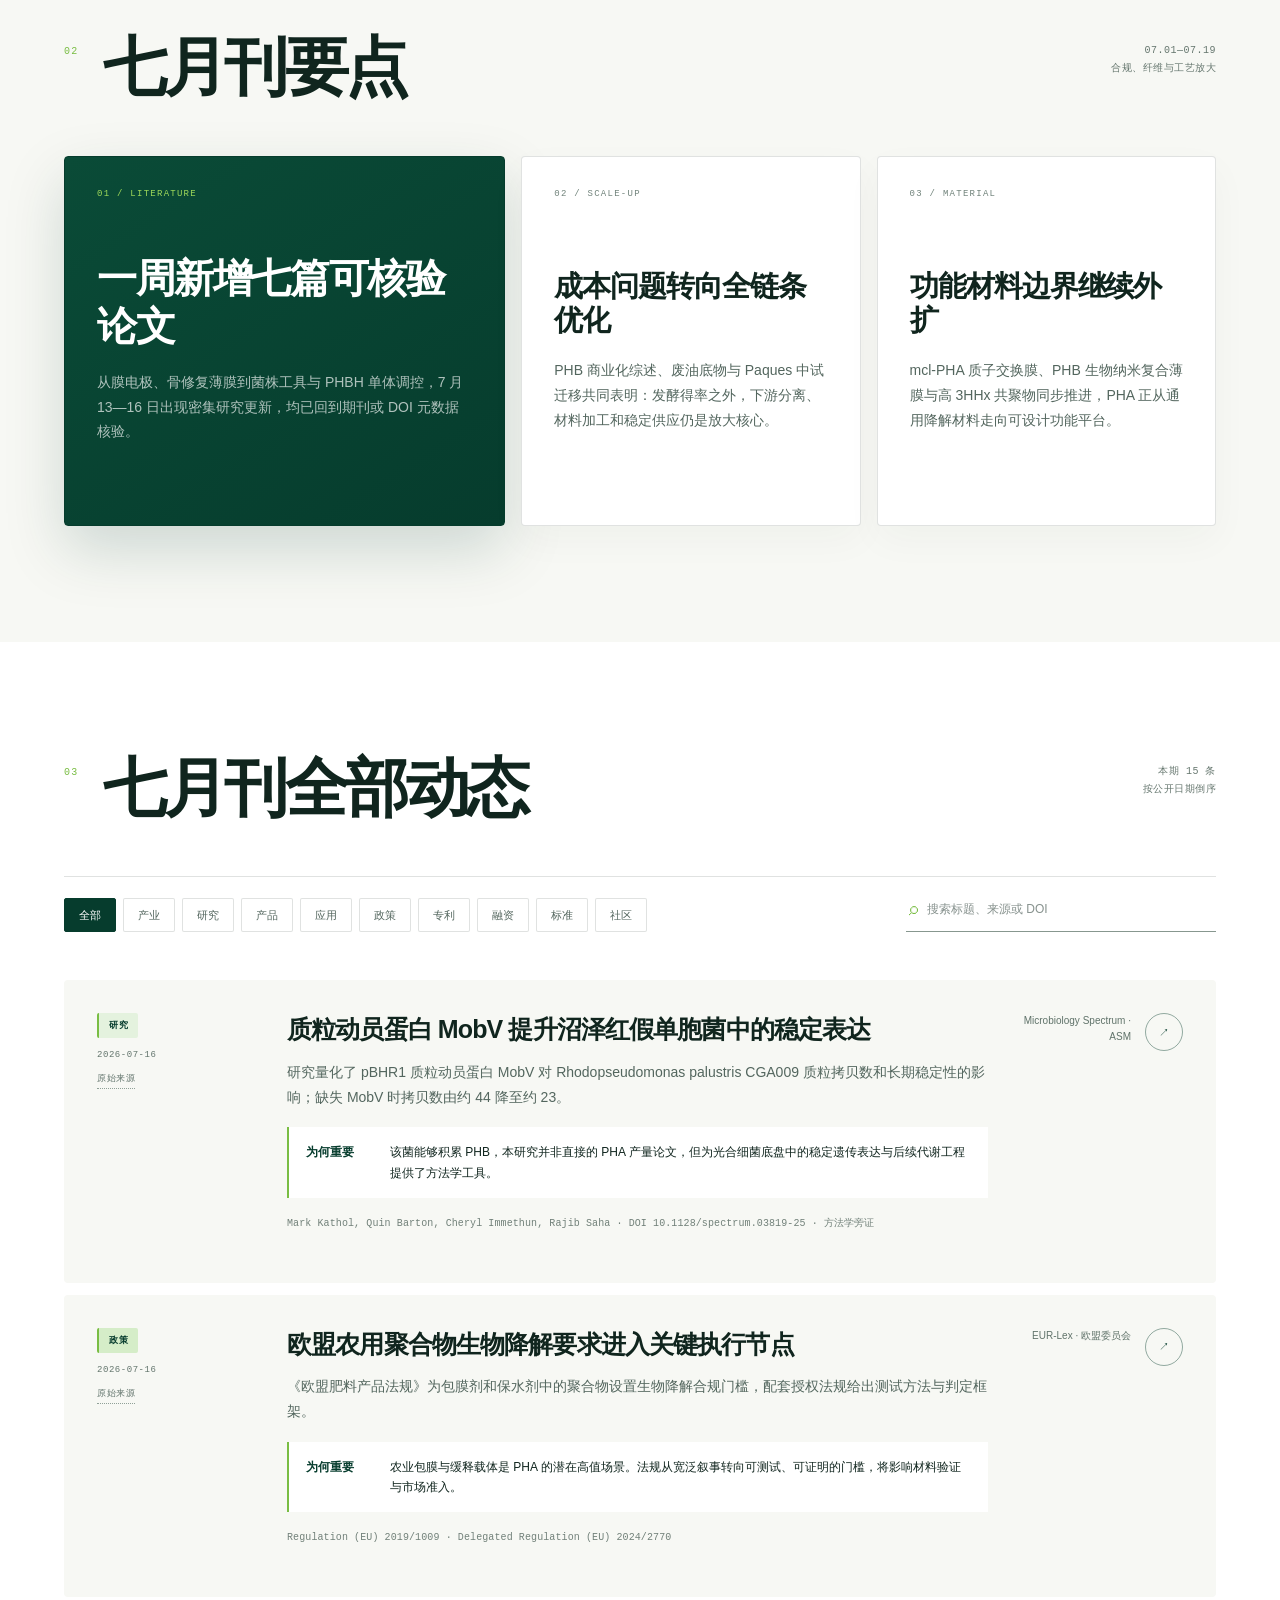
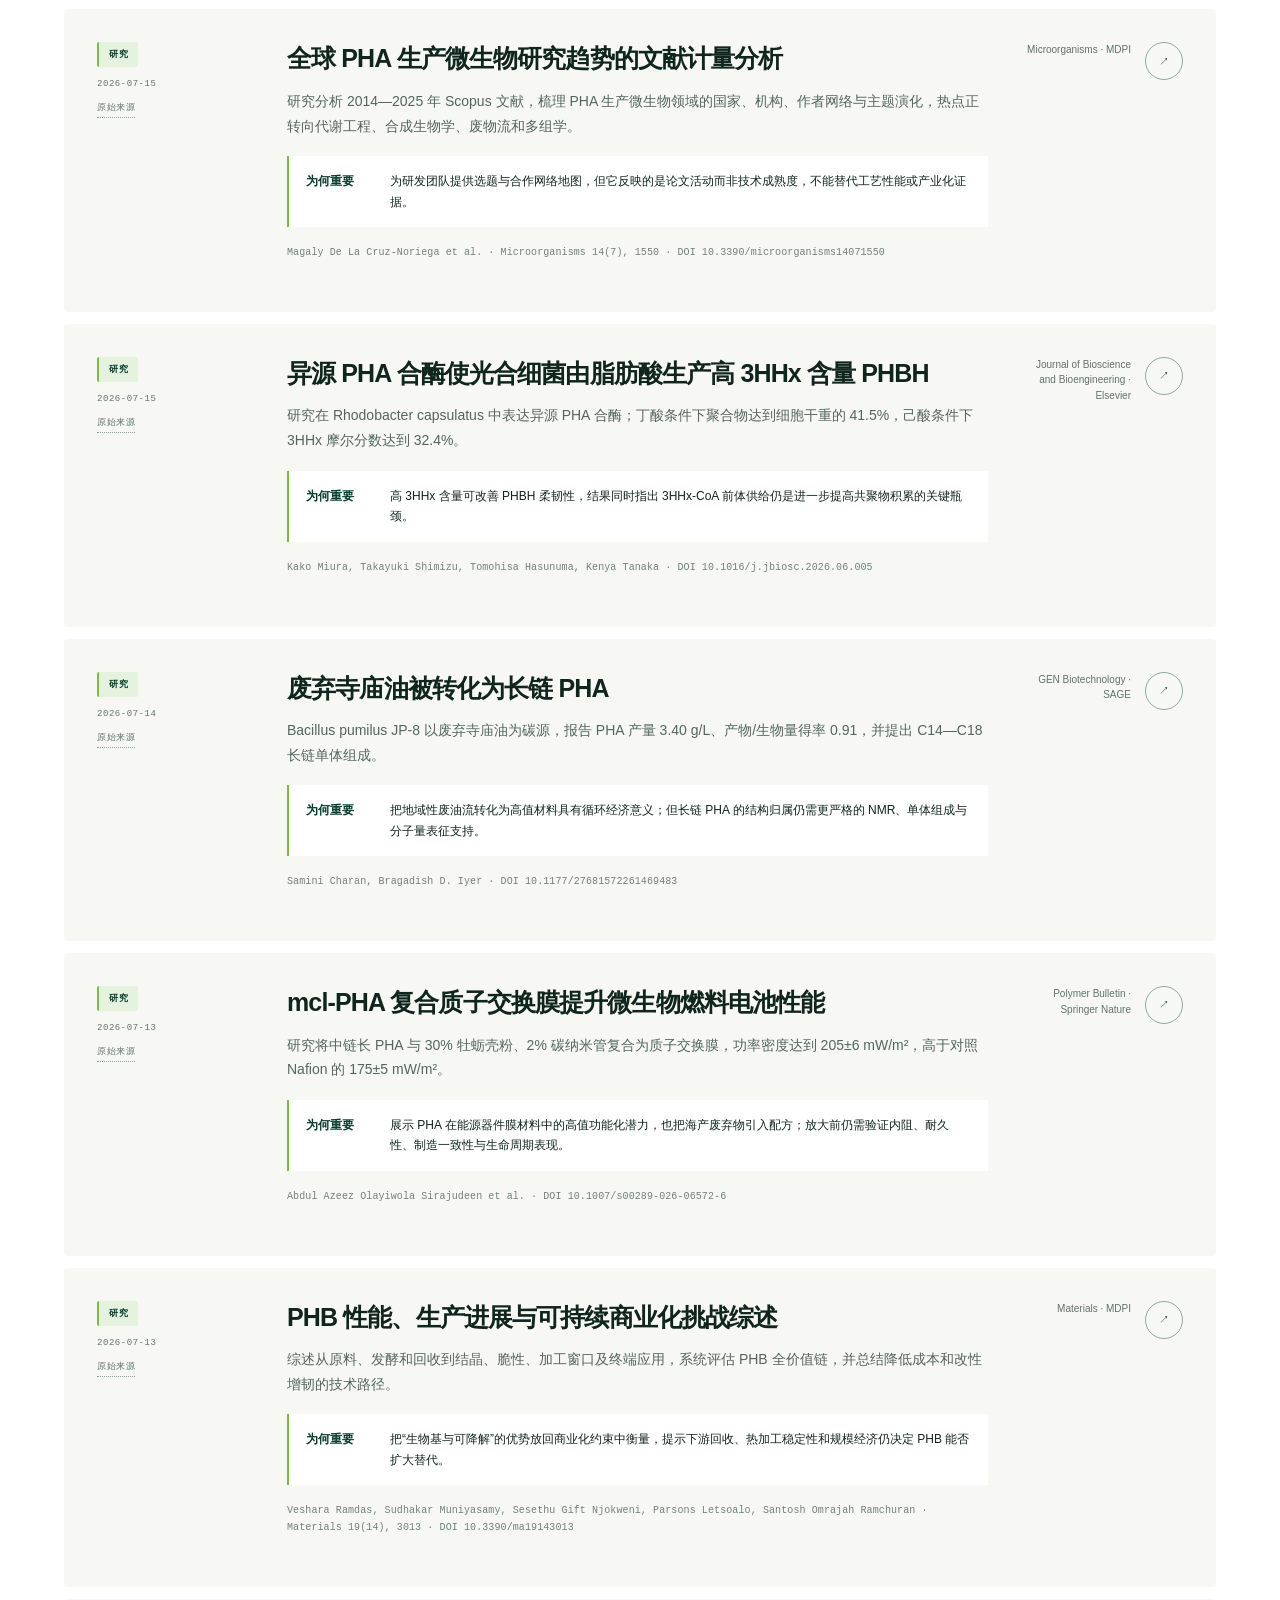
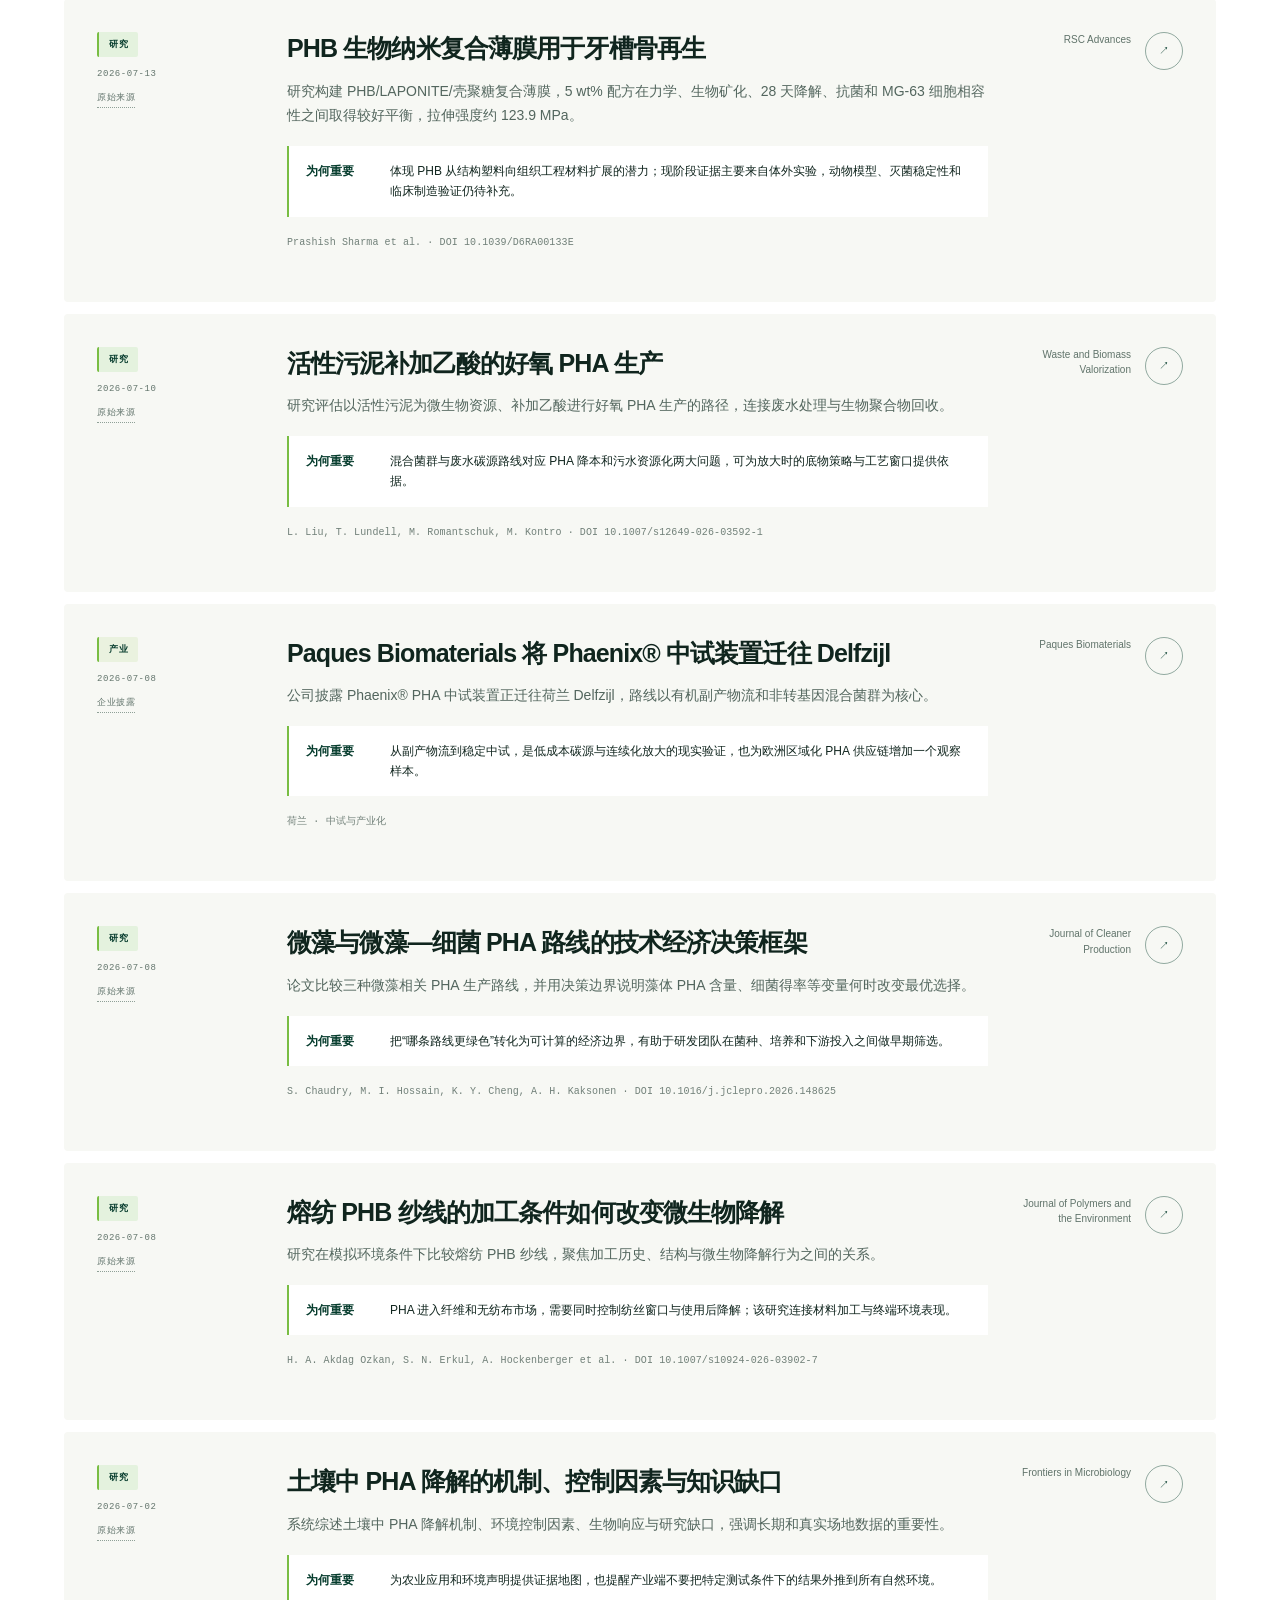
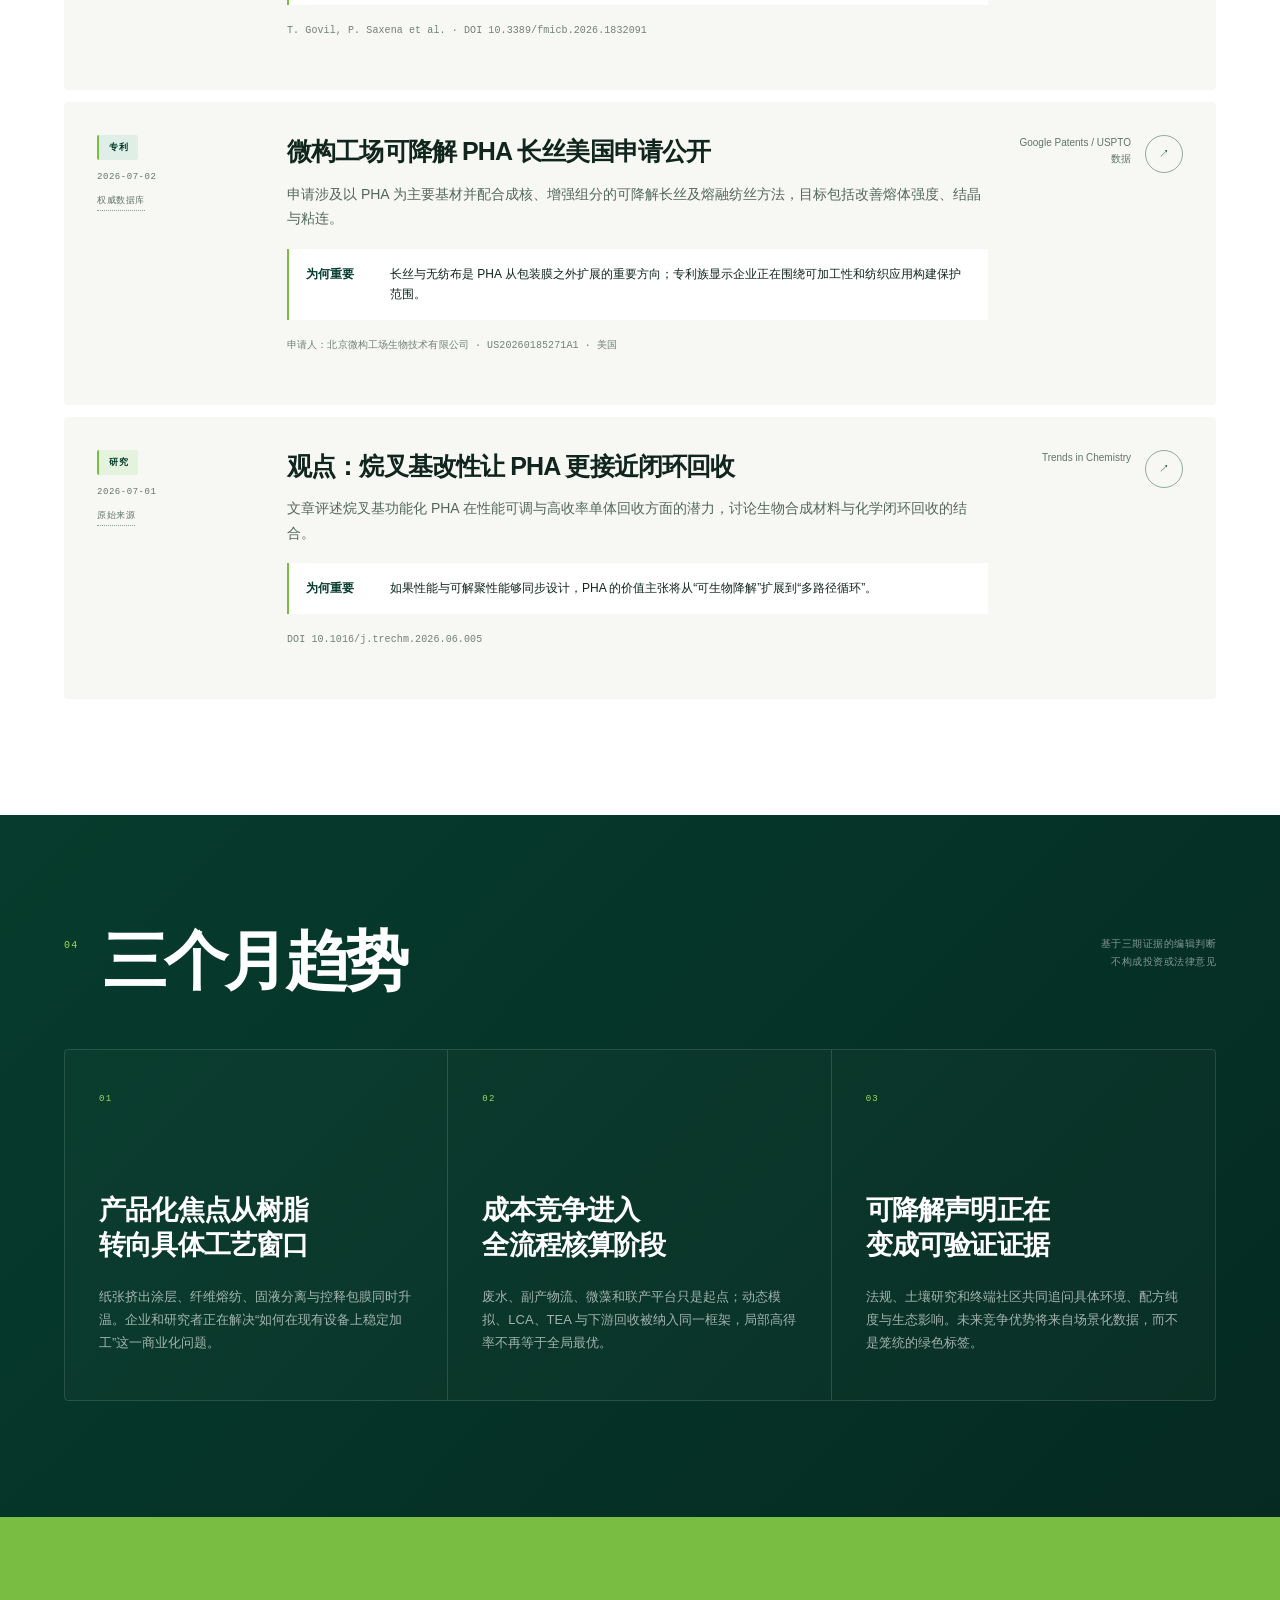
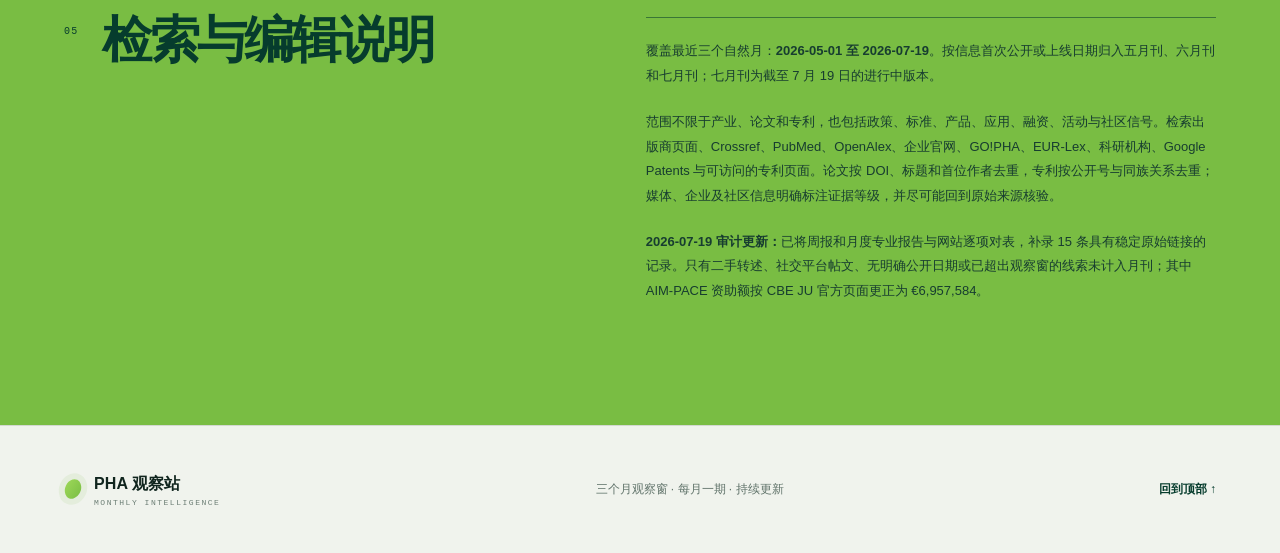
==== commit da47dbd1: "Update PHA intelligence audit through July 19" ====
--- a/index.html
+++ b/index.html
@@ -1,2 +1,2 @@
-<!DOCTYPE html><html lang="zh-CN"><head><meta charSet="utf-8"/><meta name="viewport" content="width=device-width, initial-scale=1"/><link rel="stylesheet" href="./assets/index-DaTJnDkS.css" data-rsc-css-href="./assets/index-DaTJnDkS.css" data-precedence="vite-rsc/importer-resources"/><link rel="modulepreload" href="./assets/layout-segment-context-BJFYx_31.js" crossorigin=""/><link rel="modulepreload" href="./assets/rolldown-runtime-S-ySWqyJ.js" crossorigin=""/><link rel="modulepreload" href="./assets/index-DVE2EkAO.js" crossorigin=""/><link rel="modulepreload" href="./assets/framework-DjPHiq1u.js" crossorigin=""/><link rel="modulepreload" href="./assets/page-C4qY_-3-.js" crossorigin=""/><title>PHA 观察站｜聚羟基脂肪酸酯月度情报</title><link rel="icon" href="./favicon.svg"/><meta name="description" content="最近三个月的 PHA 科研、产业、政策、产品、专利与社区信号，每月一期。"/><meta property="og:title" content="PHA 观察站"/><meta property="og:description" content="三个月观察窗，每月一期，读懂 PHA 的下一步。"/><meta property="og:type" content="website"/><meta property="og:image" content="./pha-pulse-og.png"/><meta property="og:image:width" content="1732"/><meta property="og:image:height" content="909"/><meta property="og:image:alt" content="PHA PULSE 聚合物与生物制造情报封面"/><meta name="twitter:card" content="summary_large_image"/><meta name="twitter:title" content="PHA 观察站"/><meta name="twitter:description" content="三个月观察窗，每月一期，读懂 PHA 的下一步。"/><meta name="twitter:image" content="./pha-pulse-og.png"/><meta name="twitter:image:width" content="1732"/><meta name="twitter:image:height" content="909"/><meta name="twitter:image:alt" content="PHA PULSE 聚合物与生物制造情报封面"/><script>self.__VINEXT_RSC_PARAMS__={}</script><script>self.__VINEXT_RSC_NAV__={"pathname":"/","searchParams":[]}</script><link rel="modulepreload" href="./assets/index-DVE2EkAO.js" />
-</head><body><main><header class="site-header"><a class="brand" href="#top" aria-label="PHA 观察站首页"><span class="brand-dot"></span><span class="brand-lockup"><b>PHA 观察站</b><small>MONTHLY INTELLIGENCE</small></span></a><nav aria-label="主导航"><a href="#issues">月刊</a><a href="#feed">全部动态</a><a href="#trend">趋势</a><a href="#method">方法</a></nav><span class="edition">M07 · 2026</span></header><section class="hero" id="top"><div class="hero-copy"><div class="eyebrow"><span></span> PHA MONTHLY INTELLIGENCE</div><h1>读懂 PHA<br/><em>每月进展</em></h1><p class="hero-lede">不限于产业、论文与专利：追踪政策标准、产品应用、融资合作、科研成果与社区需求。原始来源优先，中文提炼，每月一期。</p><div class="hero-actions"><a class="primary-btn" href="#issues">浏览三个月刊 <span aria-hidden="true">↗</span></a><span class="coverage">检索覆盖<br/><b>2026.05.01 — 07.19</b></span></div></div><div class="hero-visual" aria-hidden="true"><div class="orbit orbit-one"></div><div class="orbit orbit-two"></div><div class="polymer polymer-a">PHA</div><div class="polymer polymer-b"></div><div class="polymer polymer-c"></div><div class="scanline"></div><div class="hero-dashboard"><div><span>MONTHLY ISSUES</span><b>03</b></div><div><span>VERIFIED RECORDS</span><b>25</b></div><div><span>TOPIC DIMENSIONS</span><b>09</b></div></div><span class="visual-note">BIO-MATERIAL · POLICY · SCIENCE · MARKET</span></div></section><section class="ticker" aria-label="覆盖主题"><span>观察维度</span><b>科研</b><i>●</i><b>产业</b><i>●</i><b>政策标准</b><i>●</i><b>产品应用</b><i>●</i><b>融资专利</b><i>●</i><b>社区信号</b></section><section class="section issue-archive" id="issues"><div class="section-head"><div><span class="index">01</span><h2>三个月刊</h2></div><p>每月一期 · 以公开日归档<br/>当前共 <!-- -->25<!-- --> 条核查记录</p></div><div class="issue-tabs" role="tablist" aria-label="选择月刊"><button role="tab" aria-selected="true" class="active"><span>NO. 03</span><b>七月刊</b><small>07.01—07.19<!-- --> · <!-- -->进行中</small><em>合规、纤维与工艺放大</em><i>8<!-- --> 条 ↗</i></button><button role="tab" aria-selected="false" class=""><span>NO. 02</span><b>六月刊</b><small>06.01—06.30<!-- --> · <!-- -->已归档</small><em>联产平台与真实场景</em><i>7<!-- --> 条 ↗</i></button><button role="tab" aria-selected="false" class=""><span>NO. 01</span><b>五月刊</b><small>05.01—05.31<!-- --> · <!-- -->已归档</small><em>涂层、融资与全流程评估</em><i>10<!-- --> 条 ↗</i></button></div></section><section class="section monthly-brief" aria-live="polite"><div class="section-head"><div><span class="index">02</span><h2>七月刊<!-- -->要点</h2></div><p>07.01—07.19<br/>合规、纤维与工艺放大</p></div><div class="signal-grid"><article class="signal feature"><span class="signal-no">0<!-- -->1<!-- --> / <!-- -->POLICY</span><h3>可降解声明进入测试门槛</h3><p>欧盟农用聚合物的生物降解要求进入关键节点，场景化、标准化数据正成为市场准入语言。</p><a href="https://eur-lex.europa.eu/legal-content/EN/TXT/?uri=CELEX%3A32024R2770" target="_blank" rel="noreferrer">查看原始来源 <span aria-hidden="true">↗</span></a></article><article class="signal "><span class="signal-no">0<!-- -->2<!-- --> / <!-- -->SCALE-UP</span><h3>废物流路线继续向中试推进</h3><p>活性污泥、微藻—细菌系统与 Paques 中试迁移共同指向：PHA 降本已经进入流程整合阶段。</p></article><article class="signal "><span class="signal-no">0<!-- -->3<!-- --> / <!-- -->MATERIAL</span><h3>纤维与闭环回收升温</h3><p>熔纺 PHB 研究、长丝专利和化学闭环观点同期出现，性能与使用后路径开始协同设计。</p></article></div></section><section class="section feed" id="feed"><div class="section-head"><div><span class="index">03</span><h2>七月刊<!-- -->全部动态</h2></div><p>本期 <!-- -->8<!-- --> 条<br/>按公开日期倒序</p></div><div class="toolbar"><div class="filters" role="group" aria-label="内容筛选"><button class="active">全部</button><button class="">产业</button><button class="">研究</button><button class="">产品</button><button class="">应用</button><button class="">政策</button><button class="">专利</button><button class="">融资</button><button class="">标准</button><button class="">社区</button></div><label class="search"><span>⌕</span><input placeholder="搜索标题、来源或 DOI" aria-label="搜索本期内容" value=""/></label></div><div class="story-list"><article class="story"><div class="story-meta"><span class="tag tag-政策">政策</span><time>2026-07-16</time><span class="evidence">原始来源</span></div><div class="story-body"><h3>欧盟农用聚合物生物降解要求进入关键执行节点</h3><p>《欧盟肥料产品法规》为包膜剂和保水剂中的聚合物设置生物降解合规门槛，配套授权法规给出测试方法与判定框架。</p><div class="relevance"><b>为何重要</b><span>农业包膜与缓释载体是 PHA 的潜在高值场景。法规从宽泛叙事转向可测试、可证明的门槛，将影响材料验证与市场准入。</span></div><p class="detail">Regulation (EU) 2019/1009 · Delegated Regulation (EU) 2024/2770</p></div><div class="story-source"><span>EUR-Lex · 欧盟委员会</span><a href="https://eur-lex.europa.eu/legal-content/EN/TXT/?uri=CELEX%3A32024R2770" target="_blank" rel="noreferrer" aria-label="打开来源：欧盟农用聚合物生物降解要求进入关键执行节点"><span aria-hidden="true">↗</span></a></div></article><article class="story"><div class="story-meta"><span class="tag tag-研究">研究</span><time>2026-07-10</time><span class="evidence">原始来源</span></div><div class="story-body"><h3>活性污泥补加乙酸的好氧 PHA 生产</h3><p>研究评估以活性污泥为微生物资源、补加乙酸进行好氧 PHA 生产的路径，连接废水处理与生物聚合物回收。</p><div class="relevance"><b>为何重要</b><span>混合菌群与废水碳源路线对应 PHA 降本和污水资源化两大问题，可为放大时的底物策略与工艺窗口提供依据。</span></div><p class="detail">L. Liu, T. Lundell, M. Romantschuk, M. Kontro · DOI 10.1007/s12649-026-03592-1</p></div><div class="story-source"><span>Waste and Biomass Valorization</span><a href="https://doi.org/10.1007/s12649-026-03592-1" target="_blank" rel="noreferrer" aria-label="打开来源：活性污泥补加乙酸的好氧 PHA 生产"><span aria-hidden="true">↗</span></a></div></article><article class="story"><div class="story-meta"><span class="tag tag-产业">产业</span><time>2026-07-08</time><span class="evidence">企业披露</span></div><div class="story-body"><h3>Paques Biomaterials 将 Phaenix® 中试装置迁往 Delfzijl</h3><p>公司披露 Phaenix® PHA 中试装置正迁往荷兰 Delfzijl，路线以有机副产物流和非转基因混合菌群为核心。</p><div class="relevance"><b>为何重要</b><span>从副产物流到稳定中试，是低成本碳源与连续化放大的现实验证，也为欧洲区域化 PHA 供应链增加一个观察样本。</span></div><p class="detail">荷兰 · 中试与产业化</p></div><div class="story-source"><span>Paques Biomaterials</span><a href="https://www.paquesbiomaterials.nl/" target="_blank" rel="noreferrer" aria-label="打开来源：Paques Biomaterials 将 Phaenix® 中试装置迁往 Delfzijl"><span aria-hidden="true">↗</span></a></div></article><article class="story"><div class="story-meta"><span class="tag tag-研究">研究</span><time>2026-07-08</time><span class="evidence">原始来源</span></div><div class="story-body"><h3>微藻与微藻—细菌 PHA 路线的技术经济决策框架</h3><p>论文比较三种微藻相关 PHA 生产路线，并用决策边界说明藻体 PHA 含量、细菌得率等变量何时改变最优选择。</p><div class="relevance"><b>为何重要</b><span>把“哪条路线更绿色”转化为可计算的经济边界，有助于研发团队在菌种、培养和下游投入之间做早期筛选。</span></div><p class="detail">S. Chaudry, M. I. Hossain, K. Y. Cheng, A. H. Kaksonen · DOI 10.1016/j.jclepro.2026.148625</p></div><div class="story-source"><span>Journal of Cleaner Production</span><a href="https://doi.org/10.1016/j.jclepro.2026.148625" target="_blank" rel="noreferrer" aria-label="打开来源：微藻与微藻—细菌 PHA 路线的技术经济决策框架"><span aria-hidden="true">↗</span></a></div></article><article class="story"><div class="story-meta"><span class="tag tag-研究">研究</span><time>2026-07-08</time><span class="evidence">原始来源</span></div><div class="story-body"><h3>熔纺 PHB 纱线的加工条件如何改变微生物降解</h3><p>研究在模拟环境条件下比较熔纺 PHB 纱线，聚焦加工历史、结构与微生物降解行为之间的关系。</p><div class="relevance"><b>为何重要</b><span>PHA 进入纤维和无纺布市场，需要同时控制纺丝窗口与使用后降解；该研究连接材料加工与终端环境表现。</span></div><p class="detail">H. A. Akdag Ozkan, S. N. Erkul, A. Hockenberger et al. · DOI 10.1007/s10924-026-03902-7</p></div><div class="story-source"><span>Journal of Polymers and the Environment</span><a href="https://doi.org/10.1007/s10924-026-03902-7" target="_blank" rel="noreferrer" aria-label="打开来源：熔纺 PHB 纱线的加工条件如何改变微生物降解"><span aria-hidden="true">↗</span></a></div></article><article class="story"><div class="story-meta"><span class="tag tag-研究">研究</span><time>2026-07-02</time><span class="evidence">原始来源</span></div><div class="story-body"><h3>土壤中 PHA 降解的机制、控制因素与知识缺口</h3><p>系统综述土壤中 PHA 降解机制、环境控制因素、生物响应与研究缺口，强调长期和真实场地数据的重要性。</p><div class="relevance"><b>为何重要</b><span>为农业应用和环境声明提供证据地图，也提醒产业端不要把特定测试条件下的结果外推到所有自然环境。</span></div><p class="detail">T. Govil, P. Saxena et al. · DOI 10.3389/fmicb.2026.1832091</p></div><div class="story-source"><span>Frontiers in Microbiology</span><a href="https://doi.org/10.3389/fmicb.2026.1832091" target="_blank" rel="noreferrer" aria-label="打开来源：土壤中 PHA 降解的机制、控制因素与知识缺口"><span aria-hidden="true">↗</span></a></div></article><article class="story"><div class="story-meta"><span class="tag tag-专利">专利</span><time>2026-07-02</time><span class="evidence">权威数据库</span></div><div class="story-body"><h3>微构工场可降解 PHA 长丝美国申请公开</h3><p>申请涉及以 PHA 为主要基材并配合成核、增强组分的可降解长丝及熔融纺丝方法，目标包括改善熔体强度、结晶与粘连。</p><div class="relevance"><b>为何重要</b><span>长丝与无纺布是 PHA 从包装膜之外扩展的重要方向；专利族显示企业正在围绕可加工性和纺织应用构建保护范围。</span></div><p class="detail">申请人：北京微构工场生物技术有限公司 · US20260185271A1 · 美国</p></div><div class="story-source"><span>Google Patents / USPTO 数据</span><a href="https://patents.google.com/patent/US20260185271A1/en" target="_blank" rel="noreferrer" aria-label="打开来源：微构工场可降解 PHA 长丝美国申请公开"><span aria-hidden="true">↗</span></a></div></article><article class="story"><div class="story-meta"><span class="tag tag-研究">研究</span><time>2026-07-01</time><span class="evidence">原始来源</span></div><div class="story-body"><h3>观点：烷叉基改性让 PHA 更接近闭环回收</h3><p>文章评述烷叉基功能化 PHA 在性能可调与高收率单体回收方面的潜力，讨论生物合成材料与化学闭环回收的结合。</p><div class="relevance"><b>为何重要</b><span>如果性能与可解聚性能够同步设计，PHA 的价值主张将从“可生物降解”扩展到“多路径循环”。</span></div><p class="detail">DOI 10.1016/j.trechm.2026.06.005</p></div><div class="story-source"><span>Trends in Chemistry</span><a href="https://doi.org/10.1016/j.trechm.2026.06.005" target="_blank" rel="noreferrer" aria-label="打开来源：观点：烷叉基改性让 PHA 更接近闭环回收"><span aria-hidden="true">↗</span></a></div></article></div></section><section class="section trends" id="trend"><div class="section-head light"><div><span class="index">04</span><h2>三个月趋势</h2></div><p>基于三期证据的编辑判断<br/>不构成投资或法律意见</p></div><div class="trend-grid"><article><span>01</span><h3>产品化焦点从树脂<br/>转向具体工艺窗口</h3><p>纸张挤出涂层、纤维熔纺、固液分离与控释包膜同时升温。企业和研究者正在解决“如何在现有设备上稳定加工”这一商业化问题。</p></article><article><span>02</span><h3>成本竞争进入<br/>全流程核算阶段</h3><p>废水、副产物流、微藻和联产平台只是起点；动态模拟、LCA、TEA 与下游回收被纳入同一框架，局部高得率不再等于全局最优。</p></article><article><span>03</span><h3>可降解声明正在<br/>变成可验证证据</h3><p>法规、土壤研究和终端社区共同追问具体环境、配方纯度与生态影响。未来竞争优势将来自场景化数据，而不是笼统的绿色标签。</p></article></div></section><section class="method" id="method"><div><span class="index">05</span><h2>检索与编辑说明</h2></div><div class="method-copy"><p>覆盖最近三个自然月：<b>2026-05-01 至 2026-07-19</b>。按信息首次公开或上线日期归入五月刊、六月刊和七月刊；七月刊为截至 7 月 19 日的进行中版本。</p><p>范围不限于产业、论文和专利，也包括政策、标准、产品、应用、融资、活动与社区信号。检索出版商页面、Crossref、PubMed、OpenAlex、企业官网、GO!PHA、EUR-Lex、科研机构、Google Patents 与可访问的专利页面。论文按 DOI、标题和首位作者去重，专利按公开号与同族关系去重；媒体、企业及社区信息明确标注证据等级，并尽可能回到原始来源核验。</p></div></section><footer><div class="brand"><span class="brand-dot"></span><span class="brand-lockup"><b>PHA 观察站</b><small>MONTHLY INTELLIGENCE</small></span></div><p>三个月观察窗 · 每月一期 · 持续更新</p><a href="#top">回到顶部 ↑</a></footer></main><script id="_R_">import("./assets/index-DVE2EkAO.js")</script></body></html><script>self.__VINEXT_RSC_CHUNKS__=self.__VINEXT_RSC_CHUNKS__||[];self.__VINEXT_RSC_CHUNKS__.push("2:I[\"8a1c26e77cc3\",[],\"Children\",1]\n3:I[\"e562e7309659\",[],\"LayoutSegmentProvider\",1]\n4:I[\"8a1c26e77cc3\",[],\"Slot\",1]\n5:I[\"d041429ec63f\",[],\"RedirectBoundary\",1]\n:HL[\"./assets/index-DaTJnDkS.css\",\"style\"]\n")</script><script>self.__VINEXT_RSC_CHUNKS__=self.__VINEXT_RSC_CHUNKS__||[];self.__VINEXT_RSC_CHUNKS__.push("0:{\"__route\":\"route:/\",\"__interceptionContext\":null,\"__layoutIds\":[\"layout:/\"],\"__rootLayout\":\"/\",\"page:/\":\"$L1\",\"layout:/\":[[[[\"$\",\"link\",\"css:./assets/index-DaTJnDkS.css\",{\"rel\":\"stylesheet\",\"precedence\":\"vite-rsc/importer-resources\",\"href\":\"./assets/index-DaTJnDkS.css\",\"data-rsc-css-href\":\"./assets/index-DaTJnDkS.css\"}],\"$undefined\"],[\"$\",\"html\",null,{\"lang\":\"zh-CN\",\"children\":[\"$\",\"body\",null,{\"children\":[\"$\",\"$L2\",null,{}]}]}]],null],\"route:/\":[[[\"$\",\"meta\",null,{\"charSet\":\"utf-8\"}],[[\"$\",\"title\",\"0\",{\"children\":\"PHA 观察站｜聚羟基脂肪酸酯月度情报\"}],[\"$\",\"meta\",\"1\",{\"name\":\"description\",\"content\":\"最近三个月的 PHA 科研、产业、政策、产品、专利与社区信号，每月一期。\"}],[\"$\",\"meta\",\"2\",{\"property\":\"og:title\",\"content\":\"PHA 观察站\"}],[\"$\",\"meta\",\"3\",{\"property\":\"og:description\",\"content\":\"三个月观察窗，每月一期，读懂 PHA 的下一步。\"}],[\"$\",\"meta\",\"4\",{\"property\":\"og:type\",\"content\":\"website\"}],[\"$\",\"meta\",\"5\",{\"property\":\"og:image\",\"content\":\"./pha-pulse-og.png\"}],[\"$\",\"meta\",\"6\",{\"property\":\"og:image:width\",\"content\":\"1732\"}],[\"$\",\"meta\",\"7\",{\"property\":\"og:image:height\",\"content\":\"909\"}],[\"$\",\"meta\",\"8\",{\"property\":\"og:image:alt\",\"content\":\"PHA PULSE 聚合物与生物制造情报封面\"}],[\"$\",\"meta\",\"9\",{\"name\":\"twitter:card\",\"content\":\"summary_large_image\"}],[\"$\",\"meta\",\"10\",{\"name\":\"twitter:title\",\"content\":\"PHA 观察站\"}],[\"$\",\"meta\",\"11\",{\"name\":\"twitter:description\",\"content\":\"三个月观察窗，每月一期，读懂 PHA 的下一步。\"}],[\"$\",\"meta\",\"12\",{\"name\":\"twitter:image\",\"content\":\"./pha-pulse-og.png\"}],[\"$\",\"meta\",\"13\",{\"name\":\"twitter:image:width\",\"content\":\"1732\"}],[\"$\",\"meta\",\"14\",{\"name\":\"twitter:image:height\",\"content\":\"909\"}],[\"$\",\"meta\",\"15\",{\"name\":\"twitter:image:alt\",\"content\":\"PHA PULSE 聚合物与生物制造情报封面\"}]],[[\"$\",\"meta\",\"0\",{\"name\":\"viewport\",\"content\":\"width=device-width, initial-scale=1\"}]]],[\"$\",\"$L3\",null,{\"segmentMap\":{\"children\":[]},\"children\":[\"$\",\"$L4\",null,{\"id\":\"layout:/\",\"parallelSlots\":\"$undefined\",\"children\":[\"$\",\"$L5\",null,{\"children\":[\"$\",\"$L3\",null,{\"segmentMap\":{\"children\":[]},\"children\":[\"$\",\"$L4\",null,{\"id\":\"page:/\"}]}]}]}]}]],\"__layoutFlags\":{\"layout:/\":\"s\"},\"__artifactCompatibility\":{\"schemaVersion\":1,\"graphVersion\":\"app-route-graph:4uhn5s1wvoptc\",\"deploymentVersion\":\"f89fd20d-c2d4-448b-8987-058977abf0fd\",\"appElementsSchemaVersion\":1,\"rscPayloadSchemaVersion\":1,\"rootBoundaryId\":\"/\",\"renderEpoch\":null}}\n")</script><script>self.__VINEXT_RSC_CHUNKS__=self.__VINEXT_RSC_CHUNKS__||[];self.__VINEXT_RSC_CHUNKS__.push("6:I[\"6efdf509a785\",[],\"default\",1]\n1:[\"$\",\"$L6\",null,{\"params\":\"$@7\",\"searchParams\":\"$@8\"}]\n")</script><script>self.__VINEXT_RSC_CHUNKS__=self.__VINEXT_RSC_CHUNKS__||[];self.__VINEXT_RSC_CHUNKS__.push("7:{}\n8:{}\n")</script><script>self.__VINEXT_RSC_DONE__=true</script>+<!DOCTYPE html><html lang="zh-CN"><head><meta charSet="utf-8"/><meta name="viewport" content="width=device-width, initial-scale=1"/><link rel="stylesheet" href="./assets/index-DaTJnDkS.css" data-rsc-css-href="./assets/index-DaTJnDkS.css" data-precedence="vite-rsc/importer-resources"/><link rel="modulepreload" href="./assets/layout-segment-context-DpoTjhcD.js" crossorigin=""/><link rel="modulepreload" href="./assets/rolldown-runtime-S-ySWqyJ.js" crossorigin=""/><link rel="modulepreload" href="./assets/index-DwF-7-o6.js" crossorigin=""/><link rel="modulepreload" href="./assets/framework-DjPHiq1u.js" crossorigin=""/><link rel="modulepreload" href="./assets/page-Bttfoa-W.js" crossorigin=""/><title>PHA 观察站｜聚羟基脂肪酸酯月度情报</title><meta name="description" content="最近三个月的 PHA 科研、产业、政策、产品、专利与社区信号，每月一期。"/><meta property="og:title" content="PHA 观察站"/><meta property="og:description" content="三个月观察窗，每月一期，读懂 PHA 的下一步。"/><meta property="og:type" content="website"/><meta property="og:image" content="./pha-pulse-og.png"/><meta property="og:image:width" content="1732"/><meta property="og:image:height" content="909"/><meta property="og:image:alt" content="PHA PULSE 聚合物与生物制造情报封面"/><meta name="twitter:card" content="summary_large_image"/><meta name="twitter:title" content="PHA 观察站"/><meta name="twitter:description" content="三个月观察窗，每月一期，读懂 PHA 的下一步。"/><meta name="twitter:image" content="./pha-pulse-og.png"/><meta name="twitter:image:width" content="1732"/><meta name="twitter:image:height" content="909"/><meta name="twitter:image:alt" content="PHA PULSE 聚合物与生物制造情报封面"/><script>self.__VINEXT_RSC_PARAMS__={}</script><script>self.__VINEXT_RSC_NAV__={"pathname":"/","searchParams":[]}</script><link rel="modulepreload" href="./assets/index-DwF-7-o6.js" />
+</head><body><main><header class="site-header"><a class="brand" href="#top" aria-label="PHA 观察站首页"><span class="brand-dot"></span><span class="brand-lockup"><b>PHA 观察站</b><small>MONTHLY INTELLIGENCE</small></span></a><nav aria-label="主导航"><a href="#issues">月刊</a><a href="#feed">全部动态</a><a href="#trend">趋势</a><a href="#method">方法</a></nav><span class="edition">M07 · 2026</span></header><section class="hero" id="top"><div class="hero-copy"><div class="eyebrow"><span></span> PHA MONTHLY INTELLIGENCE</div><h1>读懂 PHA<br/><em>每月进展</em></h1><p class="hero-lede">不限于产业、论文与专利：追踪政策标准、产品应用、融资合作、科研成果与社区需求。原始来源优先，中文提炼，每月一期。</p><div class="hero-actions"><a class="primary-btn" href="#issues">浏览三个月刊 <span aria-hidden="true">↗</span></a><span class="coverage">检索覆盖<br/><b>2026.05.01 — 07.19</b></span></div></div><div class="hero-visual" aria-hidden="true"><div class="orbit orbit-one"></div><div class="orbit orbit-two"></div><div class="polymer polymer-a">PHA</div><div class="polymer polymer-b"></div><div class="polymer polymer-c"></div><div class="scanline"></div><div class="hero-dashboard"><div><span>MONTHLY ISSUES</span><b>03</b></div><div><span>VERIFIED RECORDS</span><b>40</b></div><div><span>TOPIC DIMENSIONS</span><b>09</b></div></div><span class="visual-note">BIO-MATERIAL · POLICY · SCIENCE · MARKET</span></div></section><section class="ticker" aria-label="覆盖主题"><span>观察维度</span><b>科研</b><i>●</i><b>产业</b><i>●</i><b>政策标准</b><i>●</i><b>产品应用</b><i>●</i><b>融资专利</b><i>●</i><b>社区信号</b></section><section class="section issue-archive" id="issues"><div class="section-head"><div><span class="index">01</span><h2>三个月刊</h2></div><p>每月一期 · 以公开日归档<br/>当前共 <!-- -->40<!-- --> 条核查记录</p></div><div class="issue-tabs" role="tablist" aria-label="选择月刊"><button role="tab" aria-selected="true" class="active"><span>NO. 03</span><b>七月刊</b><small>07.01—07.19<!-- --> · <!-- -->进行中</small><em>合规、纤维与工艺放大</em><i>15<!-- --> 条 ↗</i></button><button role="tab" aria-selected="false" class=""><span>NO. 02</span><b>六月刊</b><small>06.01—06.30<!-- --> · <!-- -->已归档</small><em>联产平台与真实场景</em><i>13<!-- --> 条 ↗</i></button><button role="tab" aria-selected="false" class=""><span>NO. 01</span><b>五月刊</b><small>05.01—05.31<!-- --> · <!-- -->已归档</small><em>涂层、融资与全流程评估</em><i>12<!-- --> 条 ↗</i></button></div></section><section class="section monthly-brief" aria-live="polite"><div class="section-head"><div><span class="index">02</span><h2>七月刊<!-- -->要点</h2></div><p>07.01—07.19<br/>合规、纤维与工艺放大</p></div><div class="signal-grid"><article class="signal feature"><span class="signal-no">0<!-- -->1<!-- --> / <!-- -->LITERATURE</span><h3>一周新增七篇可核验论文</h3><p>从膜电极、骨修复薄膜到菌株工具与 PHBH 单体调控，7 月 13—16 日出现密集研究更新，均已回到期刊或 DOI 元数据核验。</p></article><article class="signal "><span class="signal-no">0<!-- -->2<!-- --> / <!-- -->SCALE-UP</span><h3>成本问题转向全链条优化</h3><p>PHB 商业化综述、废油底物与 Paques 中试迁移共同表明：发酵得率之外，下游分离、材料加工和稳定供应仍是放大核心。</p></article><article class="signal "><span class="signal-no">0<!-- -->3<!-- --> / <!-- -->MATERIAL</span><h3>功能材料边界继续外扩</h3><p>mcl-PHA 质子交换膜、PHB 生物纳米复合薄膜与高 3HHx 共聚物同步推进，PHA 正从通用降解材料走向可设计功能平台。</p></article></div></section><section class="section feed" id="feed"><div class="section-head"><div><span class="index">03</span><h2>七月刊<!-- -->全部动态</h2></div><p>本期 <!-- -->15<!-- --> 条<br/>按公开日期倒序</p></div><div class="toolbar"><div class="filters" role="group" aria-label="内容筛选"><button class="active">全部</button><button class="">产业</button><button class="">研究</button><button class="">产品</button><button class="">应用</button><button class="">政策</button><button class="">专利</button><button class="">融资</button><button class="">标准</button><button class="">社区</button></div><label class="search"><span>⌕</span><input placeholder="搜索标题、来源或 DOI" aria-label="搜索本期内容" value=""/></label></div><div class="story-list"><article class="story"><div class="story-meta"><span class="tag tag-研究">研究</span><time>2026-07-16</time><span class="evidence">原始来源</span></div><div class="story-body"><h3>质粒动员蛋白 MobV 提升沼泽红假单胞菌中的稳定表达</h3><p>研究量化了 pBHR1 质粒动员蛋白 MobV 对 Rhodopseudomonas palustris CGA009 质粒拷贝数和长期稳定性的影响；缺失 MobV 时拷贝数由约 44 降至约 23。</p><div class="relevance"><b>为何重要</b><span>该菌能够积累 PHB，本研究并非直接的 PHA 产量论文，但为光合细菌底盘中的稳定遗传表达与后续代谢工程提供了方法学工具。</span></div><p class="detail">Mark Kathol, Quin Barton, Cheryl Immethun, Rajib Saha · DOI 10.1128/spectrum.03819-25 · 方法学旁证</p></div><div class="story-source"><span>Microbiology Spectrum · ASM</span><a href="https://doi.org/10.1128/spectrum.03819-25" target="_blank" rel="noreferrer" aria-label="打开来源：质粒动员蛋白 MobV 提升沼泽红假单胞菌中的稳定表达"><span aria-hidden="true">↗</span></a></div></article><article class="story"><div class="story-meta"><span class="tag tag-政策">政策</span><time>2026-07-16</time><span class="evidence">原始来源</span></div><div class="story-body"><h3>欧盟农用聚合物生物降解要求进入关键执行节点</h3><p>《欧盟肥料产品法规》为包膜剂和保水剂中的聚合物设置生物降解合规门槛，配套授权法规给出测试方法与判定框架。</p><div class="relevance"><b>为何重要</b><span>农业包膜与缓释载体是 PHA 的潜在高值场景。法规从宽泛叙事转向可测试、可证明的门槛，将影响材料验证与市场准入。</span></div><p class="detail">Regulation (EU) 2019/1009 · Delegated Regulation (EU) 2024/2770</p></div><div class="story-source"><span>EUR-Lex · 欧盟委员会</span><a href="https://eur-lex.europa.eu/legal-content/EN/TXT/?uri=CELEX%3A32024R2770" target="_blank" rel="noreferrer" aria-label="打开来源：欧盟农用聚合物生物降解要求进入关键执行节点"><span aria-hidden="true">↗</span></a></div></article><article class="story"><div class="story-meta"><span class="tag tag-研究">研究</span><time>2026-07-15</time><span class="evidence">原始来源</span></div><div class="story-body"><h3>全球 PHA 生产微生物研究趋势的文献计量分析</h3><p>研究分析 2014—2025 年 Scopus 文献，梳理 PHA 生产微生物领域的国家、机构、作者网络与主题演化，热点正转向代谢工程、合成生物学、废物流和多组学。</p><div class="relevance"><b>为何重要</b><span>为研发团队提供选题与合作网络地图，但它反映的是论文活动而非技术成熟度，不能替代工艺性能或产业化证据。</span></div><p class="detail">Magaly De La Cruz-Noriega et al. · Microorganisms 14(7), 1550 · DOI 10.3390/microorganisms14071550</p></div><div class="story-source"><span>Microorganisms · MDPI</span><a href="https://doi.org/10.3390/microorganisms14071550" target="_blank" rel="noreferrer" aria-label="打开来源：全球 PHA 生产微生物研究趋势的文献计量分析"><span aria-hidden="true">↗</span></a></div></article><article class="story"><div class="story-meta"><span class="tag tag-研究">研究</span><time>2026-07-15</time><span class="evidence">原始来源</span></div><div class="story-body"><h3>异源 PHA 合酶使光合细菌由脂肪酸生产高 3HHx 含量 PHBH</h3><p>研究在 Rhodobacter capsulatus 中表达异源 PHA 合酶；丁酸条件下聚合物达到细胞干重的 41.5%，己酸条件下 3HHx 摩尔分数达到 32.4%。</p><div class="relevance"><b>为何重要</b><span>高 3HHx 含量可改善 PHBH 柔韧性，结果同时指出 3HHx-CoA 前体供给仍是进一步提高共聚物积累的关键瓶颈。</span></div><p class="detail">Kako Miura, Takayuki Shimizu, Tomohisa Hasunuma, Kenya Tanaka · DOI 10.1016/j.jbiosc.2026.06.005</p></div><div class="story-source"><span>Journal of Bioscience and Bioengineering · Elsevier</span><a href="https://doi.org/10.1016/j.jbiosc.2026.06.005" target="_blank" rel="noreferrer" aria-label="打开来源：异源 PHA 合酶使光合细菌由脂肪酸生产高 3HHx 含量 PHBH"><span aria-hidden="true">↗</span></a></div></article><article class="story"><div class="story-meta"><span class="tag tag-研究">研究</span><time>2026-07-14</time><span class="evidence">原始来源</span></div><div class="story-body"><h3>废弃寺庙油被转化为长链 PHA</h3><p>Bacillus pumilus JP-8 以废弃寺庙油为碳源，报告 PHA 产量 3.40 g/L、产物/生物量得率 0.91，并提出 C14—C18 长链单体组成。</p><div class="relevance"><b>为何重要</b><span>把地域性废油流转化为高值材料具有循环经济意义；但长链 PHA 的结构归属仍需更严格的 NMR、单体组成与分子量表征支持。</span></div><p class="detail">Samini Charan, Bragadish D. Iyer · DOI 10.1177/27681572261469483</p></div><div class="story-source"><span>GEN Biotechnology · SAGE</span><a href="https://doi.org/10.1177/27681572261469483" target="_blank" rel="noreferrer" aria-label="打开来源：废弃寺庙油被转化为长链 PHA"><span aria-hidden="true">↗</span></a></div></article><article class="story"><div class="story-meta"><span class="tag tag-研究">研究</span><time>2026-07-13</time><span class="evidence">原始来源</span></div><div class="story-body"><h3>mcl-PHA 复合质子交换膜提升微生物燃料电池性能</h3><p>研究将中链长 PHA 与 30% 牡蛎壳粉、2% 碳纳米管复合为质子交换膜，功率密度达到 205±6 mW/m²，高于对照 Nafion 的 175±5 mW/m²。</p><div class="relevance"><b>为何重要</b><span>展示 PHA 在能源器件膜材料中的高值功能化潜力，也把海产废弃物引入配方；放大前仍需验证内阻、耐久性、制造一致性与生命周期表现。</span></div><p class="detail">Abdul Azeez Olayiwola Sirajudeen et al. · DOI 10.1007/s00289-026-06572-6</p></div><div class="story-source"><span>Polymer Bulletin · Springer Nature</span><a href="https://doi.org/10.1007/s00289-026-06572-6" target="_blank" rel="noreferrer" aria-label="打开来源：mcl-PHA 复合质子交换膜提升微生物燃料电池性能"><span aria-hidden="true">↗</span></a></div></article><article class="story"><div class="story-meta"><span class="tag tag-研究">研究</span><time>2026-07-13</time><span class="evidence">原始来源</span></div><div class="story-body"><h3>PHB 性能、生产进展与可持续商业化挑战综述</h3><p>综述从原料、发酵和回收到结晶、脆性、加工窗口及终端应用，系统评估 PHB 全价值链，并总结降低成本和改性增韧的技术路径。</p><div class="relevance"><b>为何重要</b><span>把“生物基与可降解”的优势放回商业化约束中衡量，提示下游回收、热加工稳定性和规模经济仍决定 PHB 能否扩大替代。</span></div><p class="detail">Veshara Ramdas, Sudhakar Muniyasamy, Sesethu Gift Njokweni, Parsons Letsoalo, Santosh Omrajah Ramchuran · Materials 19(14), 3013 · DOI 10.3390/ma19143013</p></div><div class="story-source"><span>Materials · MDPI</span><a href="https://doi.org/10.3390/ma19143013" target="_blank" rel="noreferrer" aria-label="打开来源：PHB 性能、生产进展与可持续商业化挑战综述"><span aria-hidden="true">↗</span></a></div></article><article class="story"><div class="story-meta"><span class="tag tag-研究">研究</span><time>2026-07-13</time><span class="evidence">原始来源</span></div><div class="story-body"><h3>PHB 生物纳米复合薄膜用于牙槽骨再生</h3><p>研究构建 PHB/LAPONITE/壳聚糖复合薄膜，5 wt% 配方在力学、生物矿化、28 天降解、抗菌和 MG-63 细胞相容性之间取得较好平衡，拉伸强度约 123.9 MPa。</p><div class="relevance"><b>为何重要</b><span>体现 PHB 从结构塑料向组织工程材料扩展的潜力；现阶段证据主要来自体外实验，动物模型、灭菌稳定性和临床制造验证仍待补充。</span></div><p class="detail">Prashish Sharma et al. · DOI 10.1039/D6RA00133E</p></div><div class="story-source"><span>RSC Advances</span><a href="https://doi.org/10.1039/D6RA00133E" target="_blank" rel="noreferrer" aria-label="打开来源：PHB 生物纳米复合薄膜用于牙槽骨再生"><span aria-hidden="true">↗</span></a></div></article><article class="story"><div class="story-meta"><span class="tag tag-研究">研究</span><time>2026-07-10</time><span class="evidence">原始来源</span></div><div class="story-body"><h3>活性污泥补加乙酸的好氧 PHA 生产</h3><p>研究评估以活性污泥为微生物资源、补加乙酸进行好氧 PHA 生产的路径，连接废水处理与生物聚合物回收。</p><div class="relevance"><b>为何重要</b><span>混合菌群与废水碳源路线对应 PHA 降本和污水资源化两大问题，可为放大时的底物策略与工艺窗口提供依据。</span></div><p class="detail">L. Liu, T. Lundell, M. Romantschuk, M. Kontro · DOI 10.1007/s12649-026-03592-1</p></div><div class="story-source"><span>Waste and Biomass Valorization</span><a href="https://doi.org/10.1007/s12649-026-03592-1" target="_blank" rel="noreferrer" aria-label="打开来源：活性污泥补加乙酸的好氧 PHA 生产"><span aria-hidden="true">↗</span></a></div></article><article class="story"><div class="story-meta"><span class="tag tag-产业">产业</span><time>2026-07-08</time><span class="evidence">企业披露</span></div><div class="story-body"><h3>Paques Biomaterials 将 Phaenix® 中试装置迁往 Delfzijl</h3><p>公司披露 Phaenix® PHA 中试装置正迁往荷兰 Delfzijl，路线以有机副产物流和非转基因混合菌群为核心。</p><div class="relevance"><b>为何重要</b><span>从副产物流到稳定中试，是低成本碳源与连续化放大的现实验证，也为欧洲区域化 PHA 供应链增加一个观察样本。</span></div><p class="detail">荷兰 · 中试与产业化</p></div><div class="story-source"><span>Paques Biomaterials</span><a href="https://www.paquesbiomaterials.nl/" target="_blank" rel="noreferrer" aria-label="打开来源：Paques Biomaterials 将 Phaenix® 中试装置迁往 Delfzijl"><span aria-hidden="true">↗</span></a></div></article><article class="story"><div class="story-meta"><span class="tag tag-研究">研究</span><time>2026-07-08</time><span class="evidence">原始来源</span></div><div class="story-body"><h3>微藻与微藻—细菌 PHA 路线的技术经济决策框架</h3><p>论文比较三种微藻相关 PHA 生产路线，并用决策边界说明藻体 PHA 含量、细菌得率等变量何时改变最优选择。</p><div class="relevance"><b>为何重要</b><span>把“哪条路线更绿色”转化为可计算的经济边界，有助于研发团队在菌种、培养和下游投入之间做早期筛选。</span></div><p class="detail">S. Chaudry, M. I. Hossain, K. Y. Cheng, A. H. Kaksonen · DOI 10.1016/j.jclepro.2026.148625</p></div><div class="story-source"><span>Journal of Cleaner Production</span><a href="https://doi.org/10.1016/j.jclepro.2026.148625" target="_blank" rel="noreferrer" aria-label="打开来源：微藻与微藻—细菌 PHA 路线的技术经济决策框架"><span aria-hidden="true">↗</span></a></div></article><article class="story"><div class="story-meta"><span class="tag tag-研究">研究</span><time>2026-07-08</time><span class="evidence">原始来源</span></div><div class="story-body"><h3>熔纺 PHB 纱线的加工条件如何改变微生物降解</h3><p>研究在模拟环境条件下比较熔纺 PHB 纱线，聚焦加工历史、结构与微生物降解行为之间的关系。</p><div class="relevance"><b>为何重要</b><span>PHA 进入纤维和无纺布市场，需要同时控制纺丝窗口与使用后降解；该研究连接材料加工与终端环境表现。</span></div><p class="detail">H. A. Akdag Ozkan, S. N. Erkul, A. Hockenberger et al. · DOI 10.1007/s10924-026-03902-7</p></div><div class="story-source"><span>Journal of Polymers and the Environment</span><a href="https://doi.org/10.1007/s10924-026-03902-7" target="_blank" rel="noreferrer" aria-label="打开来源：熔纺 PHB 纱线的加工条件如何改变微生物降解"><span aria-hidden="true">↗</span></a></div></article><article class="story"><div class="story-meta"><span class="tag tag-研究">研究</span><time>2026-07-02</time><span class="evidence">原始来源</span></div><div class="story-body"><h3>土壤中 PHA 降解的机制、控制因素与知识缺口</h3><p>系统综述土壤中 PHA 降解机制、环境控制因素、生物响应与研究缺口，强调长期和真实场地数据的重要性。</p><div class="relevance"><b>为何重要</b><span>为农业应用和环境声明提供证据地图，也提醒产业端不要把特定测试条件下的结果外推到所有自然环境。</span></div><p class="detail">T. Govil, P. Saxena et al. · DOI 10.3389/fmicb.2026.1832091</p></div><div class="story-source"><span>Frontiers in Microbiology</span><a href="https://doi.org/10.3389/fmicb.2026.1832091" target="_blank" rel="noreferrer" aria-label="打开来源：土壤中 PHA 降解的机制、控制因素与知识缺口"><span aria-hidden="true">↗</span></a></div></article><article class="story"><div class="story-meta"><span class="tag tag-专利">专利</span><time>2026-07-02</time><span class="evidence">权威数据库</span></div><div class="story-body"><h3>微构工场可降解 PHA 长丝美国申请公开</h3><p>申请涉及以 PHA 为主要基材并配合成核、增强组分的可降解长丝及熔融纺丝方法，目标包括改善熔体强度、结晶与粘连。</p><div class="relevance"><b>为何重要</b><span>长丝与无纺布是 PHA 从包装膜之外扩展的重要方向；专利族显示企业正在围绕可加工性和纺织应用构建保护范围。</span></div><p class="detail">申请人：北京微构工场生物技术有限公司 · US20260185271A1 · 美国</p></div><div class="story-source"><span>Google Patents / USPTO 数据</span><a href="https://patents.google.com/patent/US20260185271A1/en" target="_blank" rel="noreferrer" aria-label="打开来源：微构工场可降解 PHA 长丝美国申请公开"><span aria-hidden="true">↗</span></a></div></article><article class="story"><div class="story-meta"><span class="tag tag-研究">研究</span><time>2026-07-01</time><span class="evidence">原始来源</span></div><div class="story-body"><h3>观点：烷叉基改性让 PHA 更接近闭环回收</h3><p>文章评述烷叉基功能化 PHA 在性能可调与高收率单体回收方面的潜力，讨论生物合成材料与化学闭环回收的结合。</p><div class="relevance"><b>为何重要</b><span>如果性能与可解聚性能够同步设计，PHA 的价值主张将从“可生物降解”扩展到“多路径循环”。</span></div><p class="detail">DOI 10.1016/j.trechm.2026.06.005</p></div><div class="story-source"><span>Trends in Chemistry</span><a href="https://doi.org/10.1016/j.trechm.2026.06.005" target="_blank" rel="noreferrer" aria-label="打开来源：观点：烷叉基改性让 PHA 更接近闭环回收"><span aria-hidden="true">↗</span></a></div></article></div></section><section class="section trends" id="trend"><div class="section-head light"><div><span class="index">04</span><h2>三个月趋势</h2></div><p>基于三期证据的编辑判断<br/>不构成投资或法律意见</p></div><div class="trend-grid"><article><span>01</span><h3>产品化焦点从树脂<br/>转向具体工艺窗口</h3><p>纸张挤出涂层、纤维熔纺、固液分离与控释包膜同时升温。企业和研究者正在解决“如何在现有设备上稳定加工”这一商业化问题。</p></article><article><span>02</span><h3>成本竞争进入<br/>全流程核算阶段</h3><p>废水、副产物流、微藻和联产平台只是起点；动态模拟、LCA、TEA 与下游回收被纳入同一框架，局部高得率不再等于全局最优。</p></article><article><span>03</span><h3>可降解声明正在<br/>变成可验证证据</h3><p>法规、土壤研究和终端社区共同追问具体环境、配方纯度与生态影响。未来竞争优势将来自场景化数据，而不是笼统的绿色标签。</p></article></div></section><section class="method" id="method"><div><span class="index">05</span><h2>检索与编辑说明</h2></div><div class="method-copy"><p>覆盖最近三个自然月：<b>2026-05-01 至 2026-07-19</b>。按信息首次公开或上线日期归入五月刊、六月刊和七月刊；七月刊为截至 7 月 19 日的进行中版本。</p><p>范围不限于产业、论文和专利，也包括政策、标准、产品、应用、融资、活动与社区信号。检索出版商页面、Crossref、PubMed、OpenAlex、企业官网、GO!PHA、EUR-Lex、科研机构、Google Patents 与可访问的专利页面。论文按 DOI、标题和首位作者去重，专利按公开号与同族关系去重；媒体、企业及社区信息明确标注证据等级，并尽可能回到原始来源核验。</p><p><b>2026-07-19 审计更新：</b>已将周报和月度专业报告与网站逐项对表，补录 15 条具有稳定原始链接的记录。只有二手转述、社交平台帖文、无明确公开日期或已超出观察窗的线索未计入月刊；其中 AIM-PACE 资助额按 CBE JU 官方页面更正为 €6,957,584。</p></div></section><footer><div class="brand"><span class="brand-dot"></span><span class="brand-lockup"><b>PHA 观察站</b><small>MONTHLY INTELLIGENCE</small></span></div><p>三个月观察窗 · 每月一期 · 持续更新</p><a href="#top">回到顶部 ↑</a></footer></main><script id="_R_">import("/assets/index-DwF-7-o6.js")</script></body></html><script>self.__VINEXT_RSC_CHUNKS__=self.__VINEXT_RSC_CHUNKS__||[];self.__VINEXT_RSC_CHUNKS__.push("2:I[\"8a1c26e77cc3\",[],\"Children\",1]\n3:I[\"e562e7309659\",[],\"LayoutSegmentProvider\",1]\n4:I[\"8a1c26e77cc3\",[],\"Slot\",1]\n5:I[\"d041429ec63f\",[],\"RedirectBoundary\",1]\n:HL[\"/assets/index-DaTJnDkS.css\",\"style\"]\n")</script><script>self.__VINEXT_RSC_CHUNKS__=self.__VINEXT_RSC_CHUNKS__||[];self.__VINEXT_RSC_CHUNKS__.push("0:{\"__route\":\"route:/\",\"__interceptionContext\":null,\"__layoutIds\":[\"layout:/\"],\"__rootLayout\":\"/\",\"page:/\":\"$L1\",\"layout:/\":[[[[\"$\",\"link\",\"css:/assets/index-DaTJnDkS.css\",{\"rel\":\"stylesheet\",\"precedence\":\"vite-rsc/importer-resources\",\"href\":\"/assets/index-DaTJnDkS.css\",\"data-rsc-css-href\":\"/assets/index-DaTJnDkS.css\"}],\"$undefined\"],[\"$\",\"html\",null,{\"lang\":\"zh-CN\",\"children\":[\"$\",\"body\",null,{\"children\":[\"$\",\"$L2\",null,{}]}]}]],null],\"route:/\":[[[\"$\",\"meta\",null,{\"charSet\":\"utf-8\"}],[[\"$\",\"title\",\"0\",{\"children\":\"PHA 观察站｜聚羟基脂肪酸酯月度情报\"}],[\"$\",\"meta\",\"1\",{\"name\":\"description\",\"content\":\"最近三个月的 PHA 科研、产业、政策、产品、专利与社区信号，每月一期。\"}],[\"$\",\"meta\",\"2\",{\"property\":\"og:title\",\"content\":\"PHA 观察站\"}],[\"$\",\"meta\",\"3\",{\"property\":\"og:description\",\"content\":\"三个月观察窗，每月一期，读懂 PHA 的下一步。\"}],[\"$\",\"meta\",\"4\",{\"property\":\"og:type\",\"content\":\"website\"}],[\"$\",\"meta\",\"5\",{\"property\":\"og:image\",\"content\":\"/pha-pulse-og.png\"}],[\"$\",\"meta\",\"6\",{\"property\":\"og:image:width\",\"content\":\"1732\"}],[\"$\",\"meta\",\"7\",{\"property\":\"og:image:height\",\"content\":\"909\"}],[\"$\",\"meta\",\"8\",{\"property\":\"og:image:alt\",\"content\":\"PHA PULSE 聚合物与生物制造情报封面\"}],[\"$\",\"meta\",\"9\",{\"name\":\"twitter:card\",\"content\":\"summary_large_image\"}],[\"$\",\"meta\",\"10\",{\"name\":\"twitter:title\",\"content\":\"PHA 观察站\"}],[\"$\",\"meta\",\"11\",{\"name\":\"twitter:description\",\"content\":\"三个月观察窗，每月一期，读懂 PHA 的下一步。\"}],[\"$\",\"meta\",\"12\",{\"name\":\"twitter:image\",\"content\":\"/pha-pulse-og.png\"}],[\"$\",\"meta\",\"13\",{\"name\":\"twitter:image:width\",\"content\":\"1732\"}],[\"$\",\"meta\",\"14\",{\"name\":\"twitter:image:height\",\"content\":\"909\"}],[\"$\",\"meta\",\"15\",{\"name\":\"twitter:image:alt\",\"content\":\"PHA PULSE 聚合物与生物制造情报封面\"}]],[[\"$\",\"meta\",\"0\",{\"name\":\"viewport\",\"content\":\"width=device-width, initial-scale=1\"}]]],[\"$\",\"$L3\",null,{\"segmentMap\":{\"children\":[]},\"children\":[\"$\",\"$L4\",null,{\"id\":\"layout:/\",\"parallelSlots\":\"$undefined\",\"children\":[\"$\",\"$L5\",null,{\"children\":[\"$\",\"$L3\",null,{\"segmentMap\":{\"children\":[]},\"children\":[\"$\",\"$L4\",null,{\"id\":\"page:/\"}]}]}]}]}]],\"__layoutFlags\":{\"layout:/\":\"s\"},\"__artifactCompatibility\":{\"schemaVersion\":1,\"graphVersion\":\"app-route-graph:4uhn5s1wvoptc\",\"deploymentVersion\":\"4051c45c-4b9d-4fd2-a291-2e4b1e963659\",\"appElementsSchemaVersion\":1,\"rscPayloadSchemaVersion\":1,\"rootBoundaryId\":\"/\",\"renderEpoch\":null}}\n")</script><script>self.__VINEXT_RSC_CHUNKS__=self.__VINEXT_RSC_CHUNKS__||[];self.__VINEXT_RSC_CHUNKS__.push("6:I[\"6efdf509a785\",[],\"default\",1]\n1:[\"$\",\"$L6\",null,{\"params\":\"$@7\",\"searchParams\":\"$@8\"}]\n")</script><script>self.__VINEXT_RSC_CHUNKS__=self.__VINEXT_RSC_CHUNKS__||[];self.__VINEXT_RSC_CHUNKS__.push("7:{}\n8:{}\n")</script><script>self.__VINEXT_RSC_DONE__=true</script>
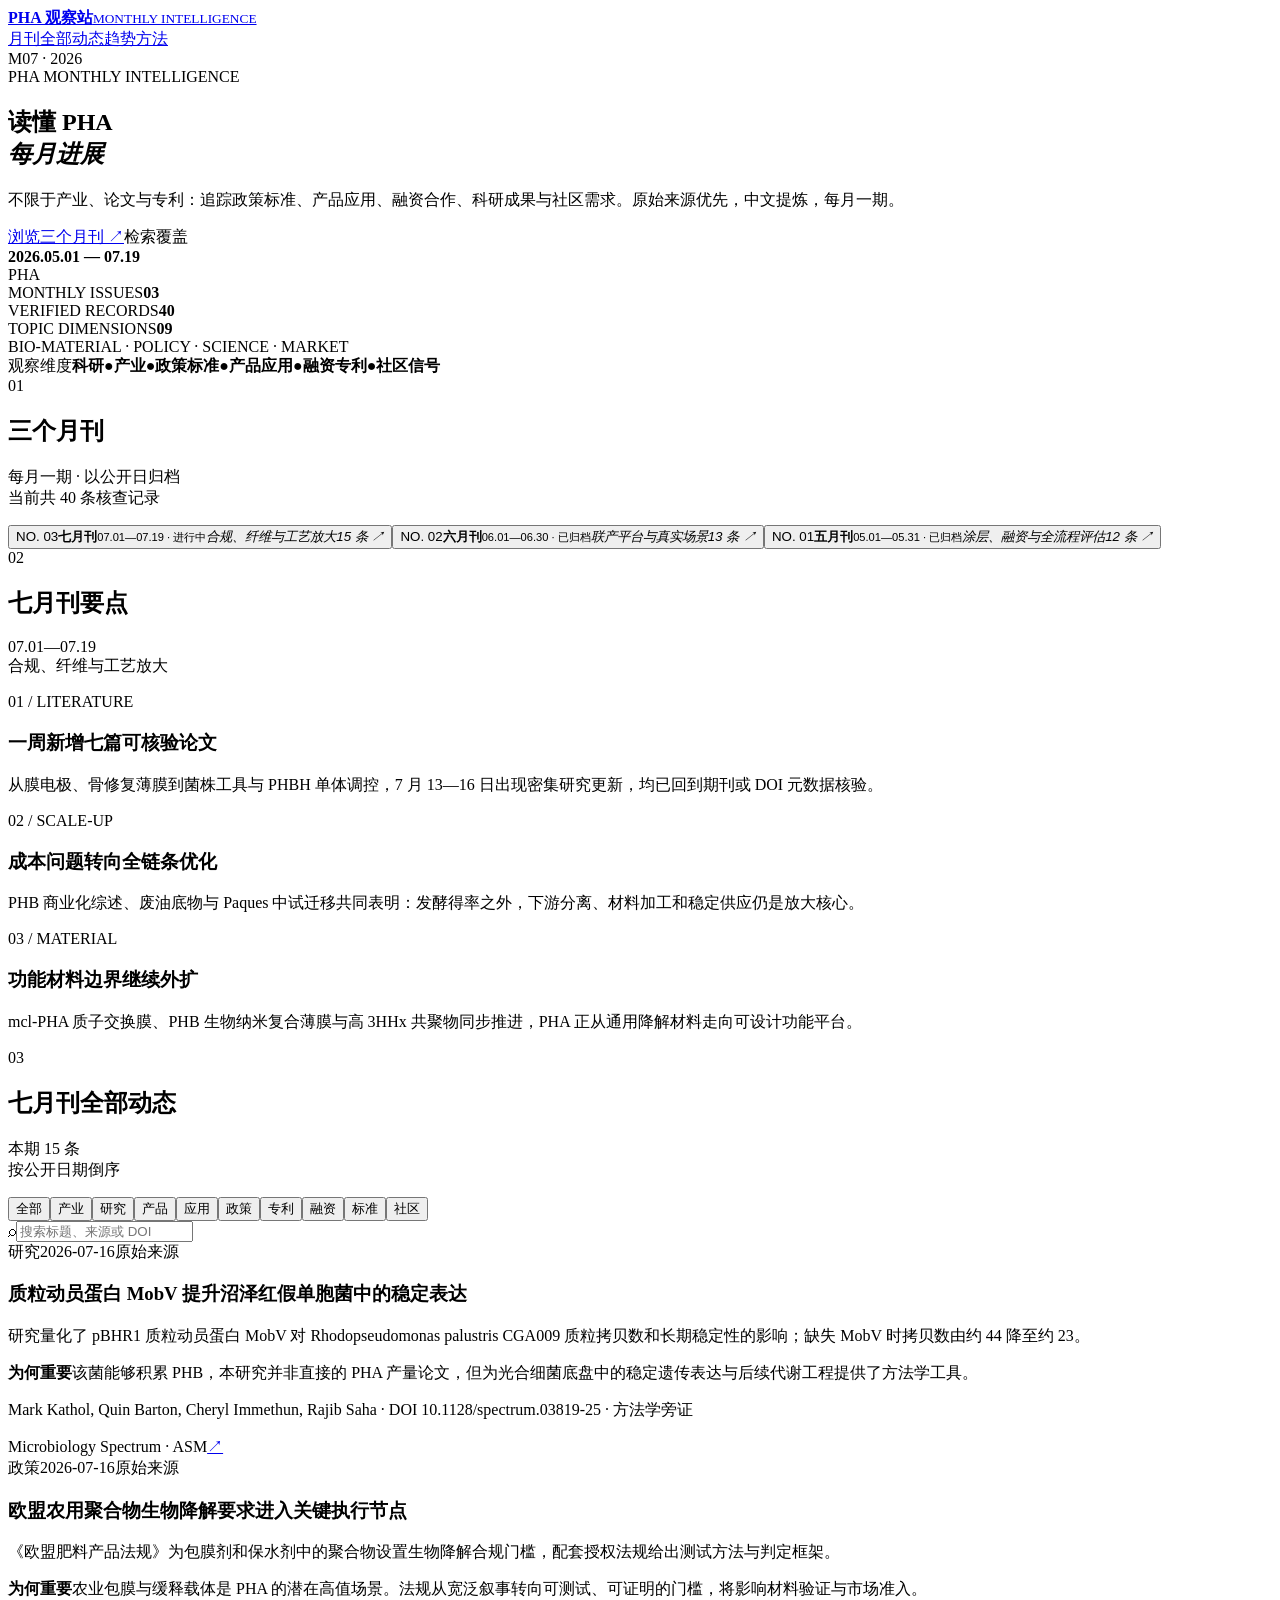
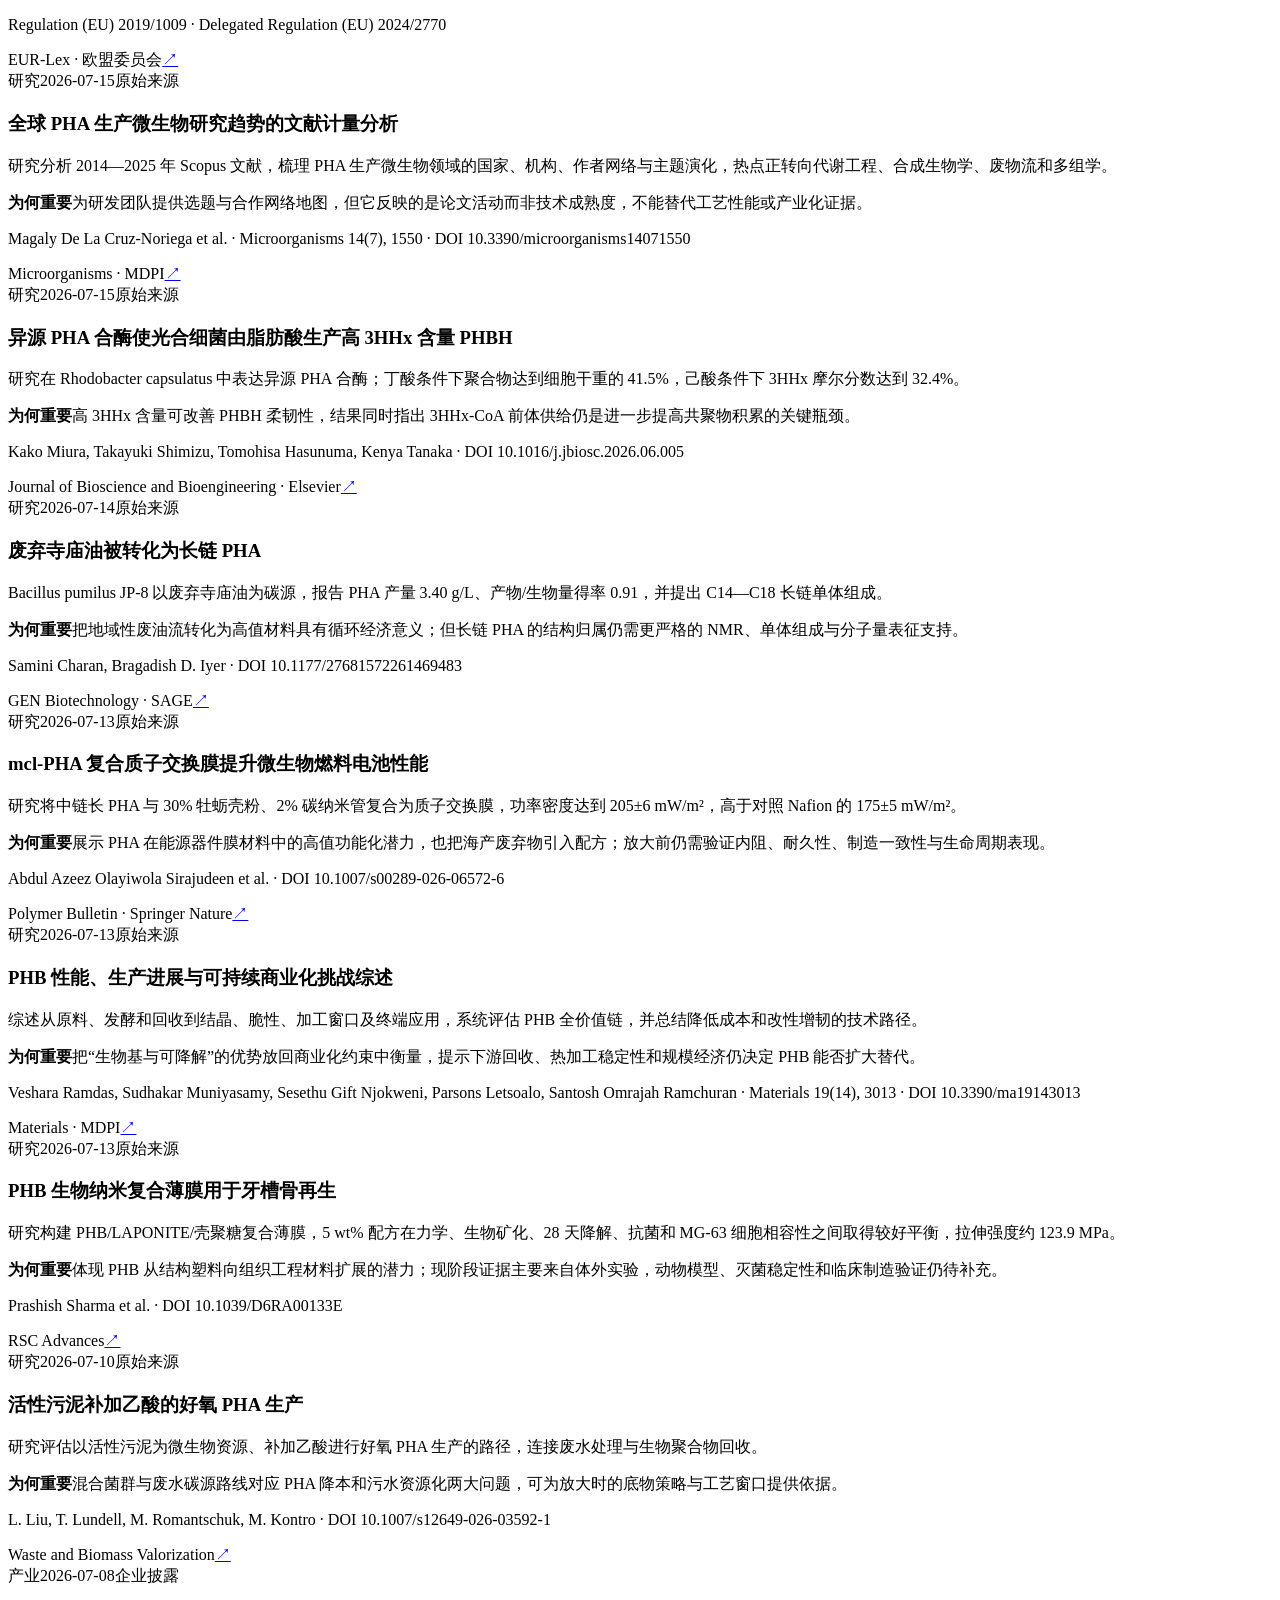
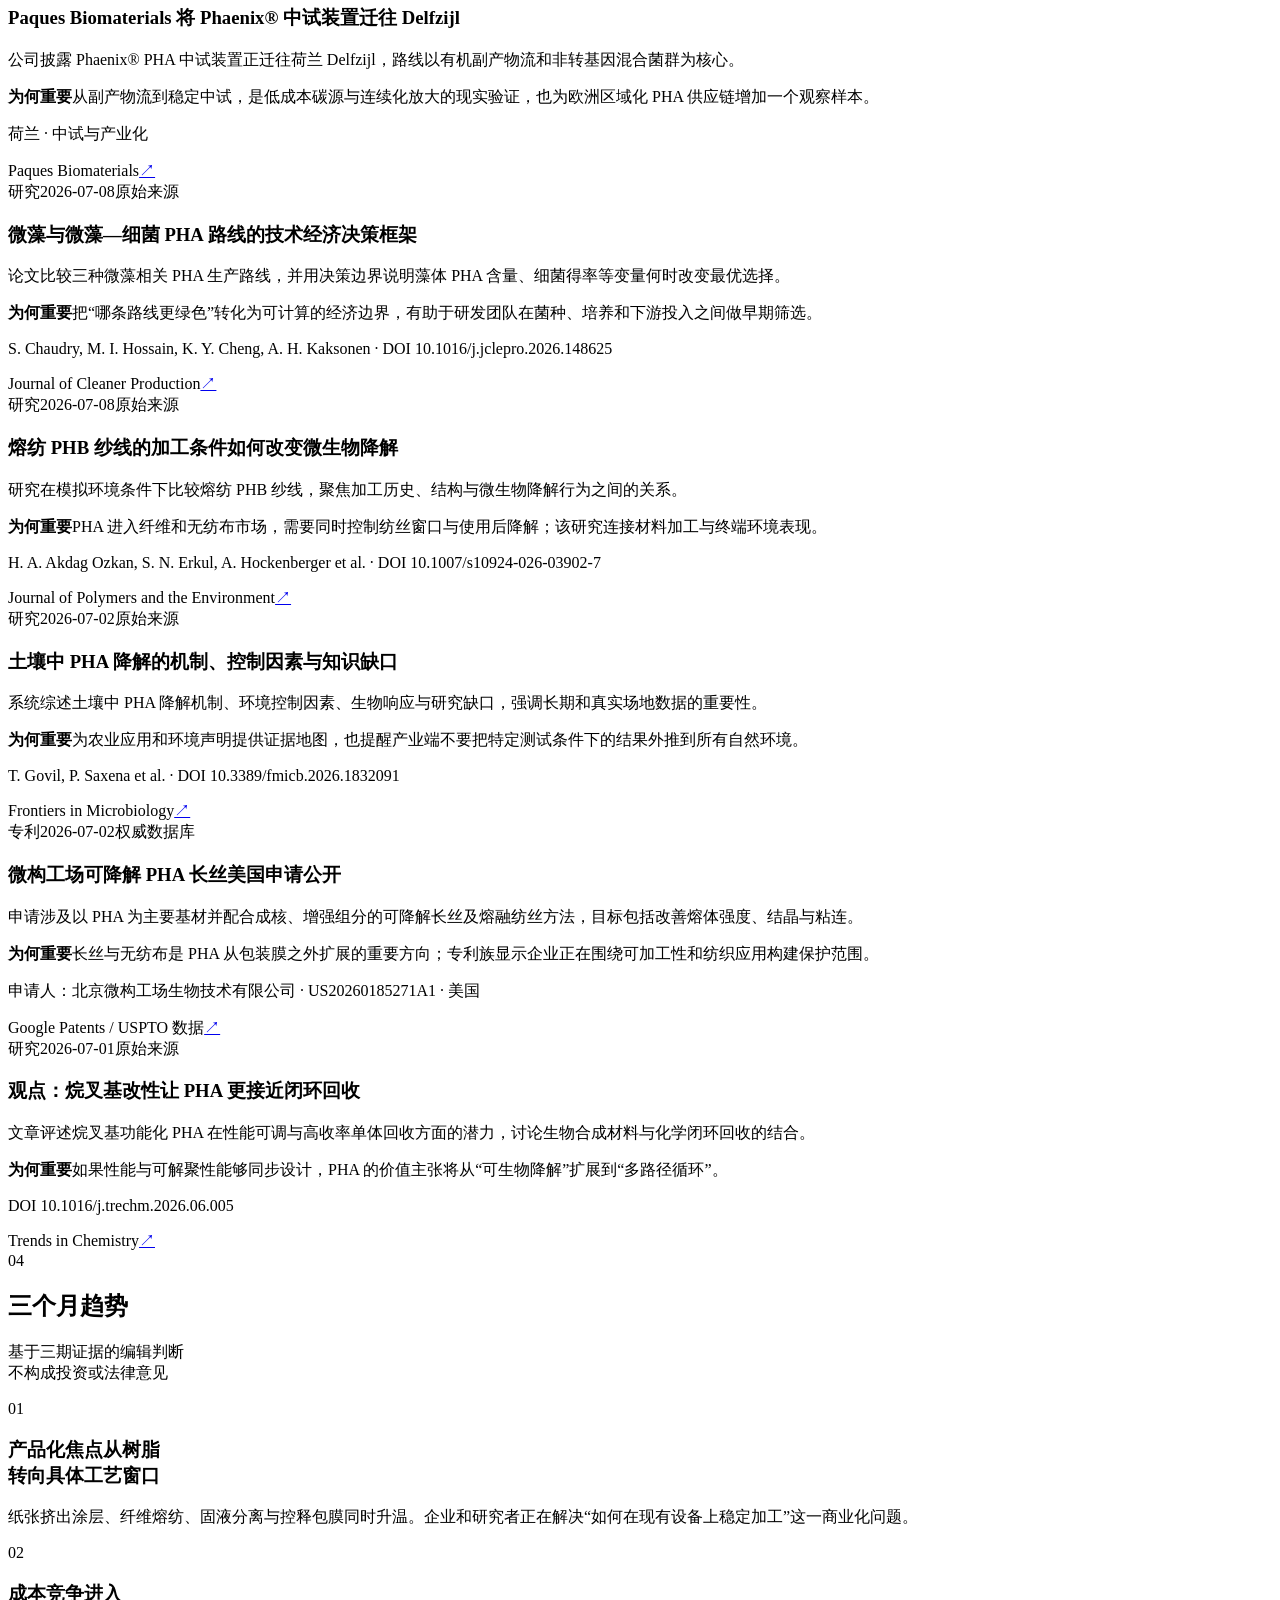
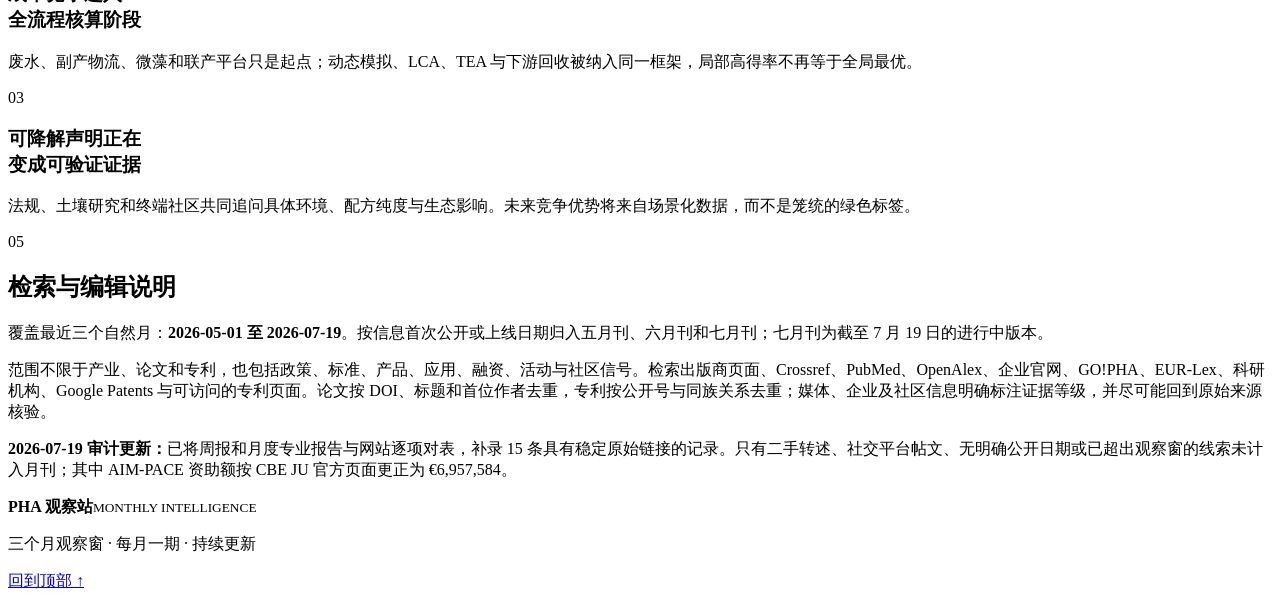
==== commit 430adb06: "Update PHA intelligence audit through July 19" ====
--- a/index.html
+++ b/index.html
@@ -1,2 +1,2 @@
-<!DOCTYPE html><html lang="zh-CN"><head><meta charSet="utf-8"/><meta name="viewport" content="width=device-width, initial-scale=1"/><link rel="stylesheet" href="./assets/index-DaTJnDkS.css" data-rsc-css-href="./assets/index-DaTJnDkS.css" data-precedence="vite-rsc/importer-resources"/><link rel="modulepreload" href="./assets/layout-segment-context-DpoTjhcD.js" crossorigin=""/><link rel="modulepreload" href="./assets/rolldown-runtime-S-ySWqyJ.js" crossorigin=""/><link rel="modulepreload" href="./assets/index-DwF-7-o6.js" crossorigin=""/><link rel="modulepreload" href="./assets/framework-DjPHiq1u.js" crossorigin=""/><link rel="modulepreload" href="./assets/page-Bttfoa-W.js" crossorigin=""/><title>PHA 观察站｜聚羟基脂肪酸酯月度情报</title><meta name="description" content="最近三个月的 PHA 科研、产业、政策、产品、专利与社区信号，每月一期。"/><meta property="og:title" content="PHA 观察站"/><meta property="og:description" content="三个月观察窗，每月一期，读懂 PHA 的下一步。"/><meta property="og:type" content="website"/><meta property="og:image" content="./pha-pulse-og.png"/><meta property="og:image:width" content="1732"/><meta property="og:image:height" content="909"/><meta property="og:image:alt" content="PHA PULSE 聚合物与生物制造情报封面"/><meta name="twitter:card" content="summary_large_image"/><meta name="twitter:title" content="PHA 观察站"/><meta name="twitter:description" content="三个月观察窗，每月一期，读懂 PHA 的下一步。"/><meta name="twitter:image" content="./pha-pulse-og.png"/><meta name="twitter:image:width" content="1732"/><meta name="twitter:image:height" content="909"/><meta name="twitter:image:alt" content="PHA PULSE 聚合物与生物制造情报封面"/><script>self.__VINEXT_RSC_PARAMS__={}</script><script>self.__VINEXT_RSC_NAV__={"pathname":"/","searchParams":[]}</script><link rel="modulepreload" href="./assets/index-DwF-7-o6.js" />
-</head><body><main><header class="site-header"><a class="brand" href="#top" aria-label="PHA 观察站首页"><span class="brand-dot"></span><span class="brand-lockup"><b>PHA 观察站</b><small>MONTHLY INTELLIGENCE</small></span></a><nav aria-label="主导航"><a href="#issues">月刊</a><a href="#feed">全部动态</a><a href="#trend">趋势</a><a href="#method">方法</a></nav><span class="edition">M07 · 2026</span></header><section class="hero" id="top"><div class="hero-copy"><div class="eyebrow"><span></span> PHA MONTHLY INTELLIGENCE</div><h1>读懂 PHA<br/><em>每月进展</em></h1><p class="hero-lede">不限于产业、论文与专利：追踪政策标准、产品应用、融资合作、科研成果与社区需求。原始来源优先，中文提炼，每月一期。</p><div class="hero-actions"><a class="primary-btn" href="#issues">浏览三个月刊 <span aria-hidden="true">↗</span></a><span class="coverage">检索覆盖<br/><b>2026.05.01 — 07.19</b></span></div></div><div class="hero-visual" aria-hidden="true"><div class="orbit orbit-one"></div><div class="orbit orbit-two"></div><div class="polymer polymer-a">PHA</div><div class="polymer polymer-b"></div><div class="polymer polymer-c"></div><div class="scanline"></div><div class="hero-dashboard"><div><span>MONTHLY ISSUES</span><b>03</b></div><div><span>VERIFIED RECORDS</span><b>40</b></div><div><span>TOPIC DIMENSIONS</span><b>09</b></div></div><span class="visual-note">BIO-MATERIAL · POLICY · SCIENCE · MARKET</span></div></section><section class="ticker" aria-label="覆盖主题"><span>观察维度</span><b>科研</b><i>●</i><b>产业</b><i>●</i><b>政策标准</b><i>●</i><b>产品应用</b><i>●</i><b>融资专利</b><i>●</i><b>社区信号</b></section><section class="section issue-archive" id="issues"><div class="section-head"><div><span class="index">01</span><h2>三个月刊</h2></div><p>每月一期 · 以公开日归档<br/>当前共 <!-- -->40<!-- --> 条核查记录</p></div><div class="issue-tabs" role="tablist" aria-label="选择月刊"><button role="tab" aria-selected="true" class="active"><span>NO. 03</span><b>七月刊</b><small>07.01—07.19<!-- --> · <!-- -->进行中</small><em>合规、纤维与工艺放大</em><i>15<!-- --> 条 ↗</i></button><button role="tab" aria-selected="false" class=""><span>NO. 02</span><b>六月刊</b><small>06.01—06.30<!-- --> · <!-- -->已归档</small><em>联产平台与真实场景</em><i>13<!-- --> 条 ↗</i></button><button role="tab" aria-selected="false" class=""><span>NO. 01</span><b>五月刊</b><small>05.01—05.31<!-- --> · <!-- -->已归档</small><em>涂层、融资与全流程评估</em><i>12<!-- --> 条 ↗</i></button></div></section><section class="section monthly-brief" aria-live="polite"><div class="section-head"><div><span class="index">02</span><h2>七月刊<!-- -->要点</h2></div><p>07.01—07.19<br/>合规、纤维与工艺放大</p></div><div class="signal-grid"><article class="signal feature"><span class="signal-no">0<!-- -->1<!-- --> / <!-- -->LITERATURE</span><h3>一周新增七篇可核验论文</h3><p>从膜电极、骨修复薄膜到菌株工具与 PHBH 单体调控，7 月 13—16 日出现密集研究更新，均已回到期刊或 DOI 元数据核验。</p></article><article class="signal "><span class="signal-no">0<!-- -->2<!-- --> / <!-- -->SCALE-UP</span><h3>成本问题转向全链条优化</h3><p>PHB 商业化综述、废油底物与 Paques 中试迁移共同表明：发酵得率之外，下游分离、材料加工和稳定供应仍是放大核心。</p></article><article class="signal "><span class="signal-no">0<!-- -->3<!-- --> / <!-- -->MATERIAL</span><h3>功能材料边界继续外扩</h3><p>mcl-PHA 质子交换膜、PHB 生物纳米复合薄膜与高 3HHx 共聚物同步推进，PHA 正从通用降解材料走向可设计功能平台。</p></article></div></section><section class="section feed" id="feed"><div class="section-head"><div><span class="index">03</span><h2>七月刊<!-- -->全部动态</h2></div><p>本期 <!-- -->15<!-- --> 条<br/>按公开日期倒序</p></div><div class="toolbar"><div class="filters" role="group" aria-label="内容筛选"><button class="active">全部</button><button class="">产业</button><button class="">研究</button><button class="">产品</button><button class="">应用</button><button class="">政策</button><button class="">专利</button><button class="">融资</button><button class="">标准</button><button class="">社区</button></div><label class="search"><span>⌕</span><input placeholder="搜索标题、来源或 DOI" aria-label="搜索本期内容" value=""/></label></div><div class="story-list"><article class="story"><div class="story-meta"><span class="tag tag-研究">研究</span><time>2026-07-16</time><span class="evidence">原始来源</span></div><div class="story-body"><h3>质粒动员蛋白 MobV 提升沼泽红假单胞菌中的稳定表达</h3><p>研究量化了 pBHR1 质粒动员蛋白 MobV 对 Rhodopseudomonas palustris CGA009 质粒拷贝数和长期稳定性的影响；缺失 MobV 时拷贝数由约 44 降至约 23。</p><div class="relevance"><b>为何重要</b><span>该菌能够积累 PHB，本研究并非直接的 PHA 产量论文，但为光合细菌底盘中的稳定遗传表达与后续代谢工程提供了方法学工具。</span></div><p class="detail">Mark Kathol, Quin Barton, Cheryl Immethun, Rajib Saha · DOI 10.1128/spectrum.03819-25 · 方法学旁证</p></div><div class="story-source"><span>Microbiology Spectrum · ASM</span><a href="https://doi.org/10.1128/spectrum.03819-25" target="_blank" rel="noreferrer" aria-label="打开来源：质粒动员蛋白 MobV 提升沼泽红假单胞菌中的稳定表达"><span aria-hidden="true">↗</span></a></div></article><article class="story"><div class="story-meta"><span class="tag tag-政策">政策</span><time>2026-07-16</time><span class="evidence">原始来源</span></div><div class="story-body"><h3>欧盟农用聚合物生物降解要求进入关键执行节点</h3><p>《欧盟肥料产品法规》为包膜剂和保水剂中的聚合物设置生物降解合规门槛，配套授权法规给出测试方法与判定框架。</p><div class="relevance"><b>为何重要</b><span>农业包膜与缓释载体是 PHA 的潜在高值场景。法规从宽泛叙事转向可测试、可证明的门槛，将影响材料验证与市场准入。</span></div><p class="detail">Regulation (EU) 2019/1009 · Delegated Regulation (EU) 2024/2770</p></div><div class="story-source"><span>EUR-Lex · 欧盟委员会</span><a href="https://eur-lex.europa.eu/legal-content/EN/TXT/?uri=CELEX%3A32024R2770" target="_blank" rel="noreferrer" aria-label="打开来源：欧盟农用聚合物生物降解要求进入关键执行节点"><span aria-hidden="true">↗</span></a></div></article><article class="story"><div class="story-meta"><span class="tag tag-研究">研究</span><time>2026-07-15</time><span class="evidence">原始来源</span></div><div class="story-body"><h3>全球 PHA 生产微生物研究趋势的文献计量分析</h3><p>研究分析 2014—2025 年 Scopus 文献，梳理 PHA 生产微生物领域的国家、机构、作者网络与主题演化，热点正转向代谢工程、合成生物学、废物流和多组学。</p><div class="relevance"><b>为何重要</b><span>为研发团队提供选题与合作网络地图，但它反映的是论文活动而非技术成熟度，不能替代工艺性能或产业化证据。</span></div><p class="detail">Magaly De La Cruz-Noriega et al. · Microorganisms 14(7), 1550 · DOI 10.3390/microorganisms14071550</p></div><div class="story-source"><span>Microorganisms · MDPI</span><a href="https://doi.org/10.3390/microorganisms14071550" target="_blank" rel="noreferrer" aria-label="打开来源：全球 PHA 生产微生物研究趋势的文献计量分析"><span aria-hidden="true">↗</span></a></div></article><article class="story"><div class="story-meta"><span class="tag tag-研究">研究</span><time>2026-07-15</time><span class="evidence">原始来源</span></div><div class="story-body"><h3>异源 PHA 合酶使光合细菌由脂肪酸生产高 3HHx 含量 PHBH</h3><p>研究在 Rhodobacter capsulatus 中表达异源 PHA 合酶；丁酸条件下聚合物达到细胞干重的 41.5%，己酸条件下 3HHx 摩尔分数达到 32.4%。</p><div class="relevance"><b>为何重要</b><span>高 3HHx 含量可改善 PHBH 柔韧性，结果同时指出 3HHx-CoA 前体供给仍是进一步提高共聚物积累的关键瓶颈。</span></div><p class="detail">Kako Miura, Takayuki Shimizu, Tomohisa Hasunuma, Kenya Tanaka · DOI 10.1016/j.jbiosc.2026.06.005</p></div><div class="story-source"><span>Journal of Bioscience and Bioengineering · Elsevier</span><a href="https://doi.org/10.1016/j.jbiosc.2026.06.005" target="_blank" rel="noreferrer" aria-label="打开来源：异源 PHA 合酶使光合细菌由脂肪酸生产高 3HHx 含量 PHBH"><span aria-hidden="true">↗</span></a></div></article><article class="story"><div class="story-meta"><span class="tag tag-研究">研究</span><time>2026-07-14</time><span class="evidence">原始来源</span></div><div class="story-body"><h3>废弃寺庙油被转化为长链 PHA</h3><p>Bacillus pumilus JP-8 以废弃寺庙油为碳源，报告 PHA 产量 3.40 g/L、产物/生物量得率 0.91，并提出 C14—C18 长链单体组成。</p><div class="relevance"><b>为何重要</b><span>把地域性废油流转化为高值材料具有循环经济意义；但长链 PHA 的结构归属仍需更严格的 NMR、单体组成与分子量表征支持。</span></div><p class="detail">Samini Charan, Bragadish D. Iyer · DOI 10.1177/27681572261469483</p></div><div class="story-source"><span>GEN Biotechnology · SAGE</span><a href="https://doi.org/10.1177/27681572261469483" target="_blank" rel="noreferrer" aria-label="打开来源：废弃寺庙油被转化为长链 PHA"><span aria-hidden="true">↗</span></a></div></article><article class="story"><div class="story-meta"><span class="tag tag-研究">研究</span><time>2026-07-13</time><span class="evidence">原始来源</span></div><div class="story-body"><h3>mcl-PHA 复合质子交换膜提升微生物燃料电池性能</h3><p>研究将中链长 PHA 与 30% 牡蛎壳粉、2% 碳纳米管复合为质子交换膜，功率密度达到 205±6 mW/m²，高于对照 Nafion 的 175±5 mW/m²。</p><div class="relevance"><b>为何重要</b><span>展示 PHA 在能源器件膜材料中的高值功能化潜力，也把海产废弃物引入配方；放大前仍需验证内阻、耐久性、制造一致性与生命周期表现。</span></div><p class="detail">Abdul Azeez Olayiwola Sirajudeen et al. · DOI 10.1007/s00289-026-06572-6</p></div><div class="story-source"><span>Polymer Bulletin · Springer Nature</span><a href="https://doi.org/10.1007/s00289-026-06572-6" target="_blank" rel="noreferrer" aria-label="打开来源：mcl-PHA 复合质子交换膜提升微生物燃料电池性能"><span aria-hidden="true">↗</span></a></div></article><article class="story"><div class="story-meta"><span class="tag tag-研究">研究</span><time>2026-07-13</time><span class="evidence">原始来源</span></div><div class="story-body"><h3>PHB 性能、生产进展与可持续商业化挑战综述</h3><p>综述从原料、发酵和回收到结晶、脆性、加工窗口及终端应用，系统评估 PHB 全价值链，并总结降低成本和改性增韧的技术路径。</p><div class="relevance"><b>为何重要</b><span>把“生物基与可降解”的优势放回商业化约束中衡量，提示下游回收、热加工稳定性和规模经济仍决定 PHB 能否扩大替代。</span></div><p class="detail">Veshara Ramdas, Sudhakar Muniyasamy, Sesethu Gift Njokweni, Parsons Letsoalo, Santosh Omrajah Ramchuran · Materials 19(14), 3013 · DOI 10.3390/ma19143013</p></div><div class="story-source"><span>Materials · MDPI</span><a href="https://doi.org/10.3390/ma19143013" target="_blank" rel="noreferrer" aria-label="打开来源：PHB 性能、生产进展与可持续商业化挑战综述"><span aria-hidden="true">↗</span></a></div></article><article class="story"><div class="story-meta"><span class="tag tag-研究">研究</span><time>2026-07-13</time><span class="evidence">原始来源</span></div><div class="story-body"><h3>PHB 生物纳米复合薄膜用于牙槽骨再生</h3><p>研究构建 PHB/LAPONITE/壳聚糖复合薄膜，5 wt% 配方在力学、生物矿化、28 天降解、抗菌和 MG-63 细胞相容性之间取得较好平衡，拉伸强度约 123.9 MPa。</p><div class="relevance"><b>为何重要</b><span>体现 PHB 从结构塑料向组织工程材料扩展的潜力；现阶段证据主要来自体外实验，动物模型、灭菌稳定性和临床制造验证仍待补充。</span></div><p class="detail">Prashish Sharma et al. · DOI 10.1039/D6RA00133E</p></div><div class="story-source"><span>RSC Advances</span><a href="https://doi.org/10.1039/D6RA00133E" target="_blank" rel="noreferrer" aria-label="打开来源：PHB 生物纳米复合薄膜用于牙槽骨再生"><span aria-hidden="true">↗</span></a></div></article><article class="story"><div class="story-meta"><span class="tag tag-研究">研究</span><time>2026-07-10</time><span class="evidence">原始来源</span></div><div class="story-body"><h3>活性污泥补加乙酸的好氧 PHA 生产</h3><p>研究评估以活性污泥为微生物资源、补加乙酸进行好氧 PHA 生产的路径，连接废水处理与生物聚合物回收。</p><div class="relevance"><b>为何重要</b><span>混合菌群与废水碳源路线对应 PHA 降本和污水资源化两大问题，可为放大时的底物策略与工艺窗口提供依据。</span></div><p class="detail">L. Liu, T. Lundell, M. Romantschuk, M. Kontro · DOI 10.1007/s12649-026-03592-1</p></div><div class="story-source"><span>Waste and Biomass Valorization</span><a href="https://doi.org/10.1007/s12649-026-03592-1" target="_blank" rel="noreferrer" aria-label="打开来源：活性污泥补加乙酸的好氧 PHA 生产"><span aria-hidden="true">↗</span></a></div></article><article class="story"><div class="story-meta"><span class="tag tag-产业">产业</span><time>2026-07-08</time><span class="evidence">企业披露</span></div><div class="story-body"><h3>Paques Biomaterials 将 Phaenix® 中试装置迁往 Delfzijl</h3><p>公司披露 Phaenix® PHA 中试装置正迁往荷兰 Delfzijl，路线以有机副产物流和非转基因混合菌群为核心。</p><div class="relevance"><b>为何重要</b><span>从副产物流到稳定中试，是低成本碳源与连续化放大的现实验证，也为欧洲区域化 PHA 供应链增加一个观察样本。</span></div><p class="detail">荷兰 · 中试与产业化</p></div><div class="story-source"><span>Paques Biomaterials</span><a href="https://www.paquesbiomaterials.nl/" target="_blank" rel="noreferrer" aria-label="打开来源：Paques Biomaterials 将 Phaenix® 中试装置迁往 Delfzijl"><span aria-hidden="true">↗</span></a></div></article><article class="story"><div class="story-meta"><span class="tag tag-研究">研究</span><time>2026-07-08</time><span class="evidence">原始来源</span></div><div class="story-body"><h3>微藻与微藻—细菌 PHA 路线的技术经济决策框架</h3><p>论文比较三种微藻相关 PHA 生产路线，并用决策边界说明藻体 PHA 含量、细菌得率等变量何时改变最优选择。</p><div class="relevance"><b>为何重要</b><span>把“哪条路线更绿色”转化为可计算的经济边界，有助于研发团队在菌种、培养和下游投入之间做早期筛选。</span></div><p class="detail">S. Chaudry, M. I. Hossain, K. Y. Cheng, A. H. Kaksonen · DOI 10.1016/j.jclepro.2026.148625</p></div><div class="story-source"><span>Journal of Cleaner Production</span><a href="https://doi.org/10.1016/j.jclepro.2026.148625" target="_blank" rel="noreferrer" aria-label="打开来源：微藻与微藻—细菌 PHA 路线的技术经济决策框架"><span aria-hidden="true">↗</span></a></div></article><article class="story"><div class="story-meta"><span class="tag tag-研究">研究</span><time>2026-07-08</time><span class="evidence">原始来源</span></div><div class="story-body"><h3>熔纺 PHB 纱线的加工条件如何改变微生物降解</h3><p>研究在模拟环境条件下比较熔纺 PHB 纱线，聚焦加工历史、结构与微生物降解行为之间的关系。</p><div class="relevance"><b>为何重要</b><span>PHA 进入纤维和无纺布市场，需要同时控制纺丝窗口与使用后降解；该研究连接材料加工与终端环境表现。</span></div><p class="detail">H. A. Akdag Ozkan, S. N. Erkul, A. Hockenberger et al. · DOI 10.1007/s10924-026-03902-7</p></div><div class="story-source"><span>Journal of Polymers and the Environment</span><a href="https://doi.org/10.1007/s10924-026-03902-7" target="_blank" rel="noreferrer" aria-label="打开来源：熔纺 PHB 纱线的加工条件如何改变微生物降解"><span aria-hidden="true">↗</span></a></div></article><article class="story"><div class="story-meta"><span class="tag tag-研究">研究</span><time>2026-07-02</time><span class="evidence">原始来源</span></div><div class="story-body"><h3>土壤中 PHA 降解的机制、控制因素与知识缺口</h3><p>系统综述土壤中 PHA 降解机制、环境控制因素、生物响应与研究缺口，强调长期和真实场地数据的重要性。</p><div class="relevance"><b>为何重要</b><span>为农业应用和环境声明提供证据地图，也提醒产业端不要把特定测试条件下的结果外推到所有自然环境。</span></div><p class="detail">T. Govil, P. Saxena et al. · DOI 10.3389/fmicb.2026.1832091</p></div><div class="story-source"><span>Frontiers in Microbiology</span><a href="https://doi.org/10.3389/fmicb.2026.1832091" target="_blank" rel="noreferrer" aria-label="打开来源：土壤中 PHA 降解的机制、控制因素与知识缺口"><span aria-hidden="true">↗</span></a></div></article><article class="story"><div class="story-meta"><span class="tag tag-专利">专利</span><time>2026-07-02</time><span class="evidence">权威数据库</span></div><div class="story-body"><h3>微构工场可降解 PHA 长丝美国申请公开</h3><p>申请涉及以 PHA 为主要基材并配合成核、增强组分的可降解长丝及熔融纺丝方法，目标包括改善熔体强度、结晶与粘连。</p><div class="relevance"><b>为何重要</b><span>长丝与无纺布是 PHA 从包装膜之外扩展的重要方向；专利族显示企业正在围绕可加工性和纺织应用构建保护范围。</span></div><p class="detail">申请人：北京微构工场生物技术有限公司 · US20260185271A1 · 美国</p></div><div class="story-source"><span>Google Patents / USPTO 数据</span><a href="https://patents.google.com/patent/US20260185271A1/en" target="_blank" rel="noreferrer" aria-label="打开来源：微构工场可降解 PHA 长丝美国申请公开"><span aria-hidden="true">↗</span></a></div></article><article class="story"><div class="story-meta"><span class="tag tag-研究">研究</span><time>2026-07-01</time><span class="evidence">原始来源</span></div><div class="story-body"><h3>观点：烷叉基改性让 PHA 更接近闭环回收</h3><p>文章评述烷叉基功能化 PHA 在性能可调与高收率单体回收方面的潜力，讨论生物合成材料与化学闭环回收的结合。</p><div class="relevance"><b>为何重要</b><span>如果性能与可解聚性能够同步设计，PHA 的价值主张将从“可生物降解”扩展到“多路径循环”。</span></div><p class="detail">DOI 10.1016/j.trechm.2026.06.005</p></div><div class="story-source"><span>Trends in Chemistry</span><a href="https://doi.org/10.1016/j.trechm.2026.06.005" target="_blank" rel="noreferrer" aria-label="打开来源：观点：烷叉基改性让 PHA 更接近闭环回收"><span aria-hidden="true">↗</span></a></div></article></div></section><section class="section trends" id="trend"><div class="section-head light"><div><span class="index">04</span><h2>三个月趋势</h2></div><p>基于三期证据的编辑判断<br/>不构成投资或法律意见</p></div><div class="trend-grid"><article><span>01</span><h3>产品化焦点从树脂<br/>转向具体工艺窗口</h3><p>纸张挤出涂层、纤维熔纺、固液分离与控释包膜同时升温。企业和研究者正在解决“如何在现有设备上稳定加工”这一商业化问题。</p></article><article><span>02</span><h3>成本竞争进入<br/>全流程核算阶段</h3><p>废水、副产物流、微藻和联产平台只是起点；动态模拟、LCA、TEA 与下游回收被纳入同一框架，局部高得率不再等于全局最优。</p></article><article><span>03</span><h3>可降解声明正在<br/>变成可验证证据</h3><p>法规、土壤研究和终端社区共同追问具体环境、配方纯度与生态影响。未来竞争优势将来自场景化数据，而不是笼统的绿色标签。</p></article></div></section><section class="method" id="method"><div><span class="index">05</span><h2>检索与编辑说明</h2></div><div class="method-copy"><p>覆盖最近三个自然月：<b>2026-05-01 至 2026-07-19</b>。按信息首次公开或上线日期归入五月刊、六月刊和七月刊；七月刊为截至 7 月 19 日的进行中版本。</p><p>范围不限于产业、论文和专利，也包括政策、标准、产品、应用、融资、活动与社区信号。检索出版商页面、Crossref、PubMed、OpenAlex、企业官网、GO!PHA、EUR-Lex、科研机构、Google Patents 与可访问的专利页面。论文按 DOI、标题和首位作者去重，专利按公开号与同族关系去重；媒体、企业及社区信息明确标注证据等级，并尽可能回到原始来源核验。</p><p><b>2026-07-19 审计更新：</b>已将周报和月度专业报告与网站逐项对表，补录 15 条具有稳定原始链接的记录。只有二手转述、社交平台帖文、无明确公开日期或已超出观察窗的线索未计入月刊；其中 AIM-PACE 资助额按 CBE JU 官方页面更正为 €6,957,584。</p></div></section><footer><div class="brand"><span class="brand-dot"></span><span class="brand-lockup"><b>PHA 观察站</b><small>MONTHLY INTELLIGENCE</small></span></div><p>三个月观察窗 · 每月一期 · 持续更新</p><a href="#top">回到顶部 ↑</a></footer></main><script id="_R_">import("/assets/index-DwF-7-o6.js")</script></body></html><script>self.__VINEXT_RSC_CHUNKS__=self.__VINEXT_RSC_CHUNKS__||[];self.__VINEXT_RSC_CHUNKS__.push("2:I[\"8a1c26e77cc3\",[],\"Children\",1]\n3:I[\"e562e7309659\",[],\"LayoutSegmentProvider\",1]\n4:I[\"8a1c26e77cc3\",[],\"Slot\",1]\n5:I[\"d041429ec63f\",[],\"RedirectBoundary\",1]\n:HL[\"/assets/index-DaTJnDkS.css\",\"style\"]\n")</script><script>self.__VINEXT_RSC_CHUNKS__=self.__VINEXT_RSC_CHUNKS__||[];self.__VINEXT_RSC_CHUNKS__.push("0:{\"__route\":\"route:/\",\"__interceptionContext\":null,\"__layoutIds\":[\"layout:/\"],\"__rootLayout\":\"/\",\"page:/\":\"$L1\",\"layout:/\":[[[[\"$\",\"link\",\"css:/assets/index-DaTJnDkS.css\",{\"rel\":\"stylesheet\",\"precedence\":\"vite-rsc/importer-resources\",\"href\":\"/assets/index-DaTJnDkS.css\",\"data-rsc-css-href\":\"/assets/index-DaTJnDkS.css\"}],\"$undefined\"],[\"$\",\"html\",null,{\"lang\":\"zh-CN\",\"children\":[\"$\",\"body\",null,{\"children\":[\"$\",\"$L2\",null,{}]}]}]],null],\"route:/\":[[[\"$\",\"meta\",null,{\"charSet\":\"utf-8\"}],[[\"$\",\"title\",\"0\",{\"children\":\"PHA 观察站｜聚羟基脂肪酸酯月度情报\"}],[\"$\",\"meta\",\"1\",{\"name\":\"description\",\"content\":\"最近三个月的 PHA 科研、产业、政策、产品、专利与社区信号，每月一期。\"}],[\"$\",\"meta\",\"2\",{\"property\":\"og:title\",\"content\":\"PHA 观察站\"}],[\"$\",\"meta\",\"3\",{\"property\":\"og:description\",\"content\":\"三个月观察窗，每月一期，读懂 PHA 的下一步。\"}],[\"$\",\"meta\",\"4\",{\"property\":\"og:type\",\"content\":\"website\"}],[\"$\",\"meta\",\"5\",{\"property\":\"og:image\",\"content\":\"/pha-pulse-og.png\"}],[\"$\",\"meta\",\"6\",{\"property\":\"og:image:width\",\"content\":\"1732\"}],[\"$\",\"meta\",\"7\",{\"property\":\"og:image:height\",\"content\":\"909\"}],[\"$\",\"meta\",\"8\",{\"property\":\"og:image:alt\",\"content\":\"PHA PULSE 聚合物与生物制造情报封面\"}],[\"$\",\"meta\",\"9\",{\"name\":\"twitter:card\",\"content\":\"summary_large_image\"}],[\"$\",\"meta\",\"10\",{\"name\":\"twitter:title\",\"content\":\"PHA 观察站\"}],[\"$\",\"meta\",\"11\",{\"name\":\"twitter:description\",\"content\":\"三个月观察窗，每月一期，读懂 PHA 的下一步。\"}],[\"$\",\"meta\",\"12\",{\"name\":\"twitter:image\",\"content\":\"/pha-pulse-og.png\"}],[\"$\",\"meta\",\"13\",{\"name\":\"twitter:image:width\",\"content\":\"1732\"}],[\"$\",\"meta\",\"14\",{\"name\":\"twitter:image:height\",\"content\":\"909\"}],[\"$\",\"meta\",\"15\",{\"name\":\"twitter:image:alt\",\"content\":\"PHA PULSE 聚合物与生物制造情报封面\"}]],[[\"$\",\"meta\",\"0\",{\"name\":\"viewport\",\"content\":\"width=device-width, initial-scale=1\"}]]],[\"$\",\"$L3\",null,{\"segmentMap\":{\"children\":[]},\"children\":[\"$\",\"$L4\",null,{\"id\":\"layout:/\",\"parallelSlots\":\"$undefined\",\"children\":[\"$\",\"$L5\",null,{\"children\":[\"$\",\"$L3\",null,{\"segmentMap\":{\"children\":[]},\"children\":[\"$\",\"$L4\",null,{\"id\":\"page:/\"}]}]}]}]}]],\"__layoutFlags\":{\"layout:/\":\"s\"},\"__artifactCompatibility\":{\"schemaVersion\":1,\"graphVersion\":\"app-route-graph:4uhn5s1wvoptc\",\"deploymentVersion\":\"4051c45c-4b9d-4fd2-a291-2e4b1e963659\",\"appElementsSchemaVersion\":1,\"rscPayloadSchemaVersion\":1,\"rootBoundaryId\":\"/\",\"renderEpoch\":null}}\n")</script><script>self.__VINEXT_RSC_CHUNKS__=self.__VINEXT_RSC_CHUNKS__||[];self.__VINEXT_RSC_CHUNKS__.push("6:I[\"6efdf509a785\",[],\"default\",1]\n1:[\"$\",\"$L6\",null,{\"params\":\"$@7\",\"searchParams\":\"$@8\"}]\n")</script><script>self.__VINEXT_RSC_CHUNKS__=self.__VINEXT_RSC_CHUNKS__||[];self.__VINEXT_RSC_CHUNKS__.push("7:{}\n8:{}\n")</script><script>self.__VINEXT_RSC_DONE__=true</script>+<!DOCTYPE html><html lang="zh-CN"><head><meta charSet="utf-8"/><meta name="viewport" content="width=device-width, initial-scale=1"/><link rel="stylesheet" href="/PHA/assets/index-DaTJnDkS.css" data-rsc-css-href="/PHA/assets/index-DaTJnDkS.css" data-precedence="vite-rsc/importer-resources"/><link rel="modulepreload" href="/PHA/assets/layout-segment-context-DpoTjhcD.js" crossorigin=""/><link rel="modulepreload" href="/PHA/assets/rolldown-runtime-S-ySWqyJ.js" crossorigin=""/><link rel="modulepreload" href="/PHA/assets/index-DwF-7-o6.js" crossorigin=""/><link rel="modulepreload" href="/PHA/assets/framework-DjPHiq1u.js" crossorigin=""/><link rel="modulepreload" href="/PHA/assets/page-Bttfoa-W.js" crossorigin=""/><title>PHA 观察站｜聚羟基脂肪酸酯月度情报</title><meta name="description" content="最近三个月的 PHA 科研、产业、政策、产品、专利与社区信号，每月一期。"/><meta property="og:title" content="PHA 观察站"/><meta property="og:description" content="三个月观察窗，每月一期，读懂 PHA 的下一步。"/><meta property="og:type" content="website"/><meta property="og:image" content="/PHA/pha-pulse-og.png"/><meta property="og:image:width" content="1732"/><meta property="og:image:height" content="909"/><meta property="og:image:alt" content="PHA PULSE 聚合物与生物制造情报封面"/><meta name="twitter:card" content="summary_large_image"/><meta name="twitter:title" content="PHA 观察站"/><meta name="twitter:description" content="三个月观察窗，每月一期，读懂 PHA 的下一步。"/><meta name="twitter:image" content="/PHA/pha-pulse-og.png"/><meta name="twitter:image:width" content="1732"/><meta name="twitter:image:height" content="909"/><meta name="twitter:image:alt" content="PHA PULSE 聚合物与生物制造情报封面"/><script>self.__VINEXT_RSC_PARAMS__={}</script><script>self.__VINEXT_RSC_NAV__={"pathname":"/","searchParams":[]}</script><link rel="modulepreload" href="/PHA/assets/index-DwF-7-o6.js" />
+</head><body><main><header class="site-header"><a class="brand" href="#top" aria-label="PHA 观察站首页"><span class="brand-dot"></span><span class="brand-lockup"><b>PHA 观察站</b><small>MONTHLY INTELLIGENCE</small></span></a><nav aria-label="主导航"><a href="#issues">月刊</a><a href="#feed">全部动态</a><a href="#trend">趋势</a><a href="#method">方法</a></nav><span class="edition">M07 · 2026</span></header><section class="hero" id="top"><div class="hero-copy"><div class="eyebrow"><span></span> PHA MONTHLY INTELLIGENCE</div><h1>读懂 PHA<br/><em>每月进展</em></h1><p class="hero-lede">不限于产业、论文与专利：追踪政策标准、产品应用、融资合作、科研成果与社区需求。原始来源优先，中文提炼，每月一期。</p><div class="hero-actions"><a class="primary-btn" href="#issues">浏览三个月刊 <span aria-hidden="true">↗</span></a><span class="coverage">检索覆盖<br/><b>2026.05.01 — 07.19</b></span></div></div><div class="hero-visual" aria-hidden="true"><div class="orbit orbit-one"></div><div class="orbit orbit-two"></div><div class="polymer polymer-a">PHA</div><div class="polymer polymer-b"></div><div class="polymer polymer-c"></div><div class="scanline"></div><div class="hero-dashboard"><div><span>MONTHLY ISSUES</span><b>03</b></div><div><span>VERIFIED RECORDS</span><b>40</b></div><div><span>TOPIC DIMENSIONS</span><b>09</b></div></div><span class="visual-note">BIO-MATERIAL · POLICY · SCIENCE · MARKET</span></div></section><section class="ticker" aria-label="覆盖主题"><span>观察维度</span><b>科研</b><i>●</i><b>产业</b><i>●</i><b>政策标准</b><i>●</i><b>产品应用</b><i>●</i><b>融资专利</b><i>●</i><b>社区信号</b></section><section class="section issue-archive" id="issues"><div class="section-head"><div><span class="index">01</span><h2>三个月刊</h2></div><p>每月一期 · 以公开日归档<br/>当前共 <!-- -->40<!-- --> 条核查记录</p></div><div class="issue-tabs" role="tablist" aria-label="选择月刊"><button role="tab" aria-selected="true" class="active"><span>NO. 03</span><b>七月刊</b><small>07.01—07.19<!-- --> · <!-- -->进行中</small><em>合规、纤维与工艺放大</em><i>15<!-- --> 条 ↗</i></button><button role="tab" aria-selected="false" class=""><span>NO. 02</span><b>六月刊</b><small>06.01—06.30<!-- --> · <!-- -->已归档</small><em>联产平台与真实场景</em><i>13<!-- --> 条 ↗</i></button><button role="tab" aria-selected="false" class=""><span>NO. 01</span><b>五月刊</b><small>05.01—05.31<!-- --> · <!-- -->已归档</small><em>涂层、融资与全流程评估</em><i>12<!-- --> 条 ↗</i></button></div></section><section class="section monthly-brief" aria-live="polite"><div class="section-head"><div><span class="index">02</span><h2>七月刊<!-- -->要点</h2></div><p>07.01—07.19<br/>合规、纤维与工艺放大</p></div><div class="signal-grid"><article class="signal feature"><span class="signal-no">0<!-- -->1<!-- --> / <!-- -->LITERATURE</span><h3>一周新增七篇可核验论文</h3><p>从膜电极、骨修复薄膜到菌株工具与 PHBH 单体调控，7 月 13—16 日出现密集研究更新，均已回到期刊或 DOI 元数据核验。</p></article><article class="signal "><span class="signal-no">0<!-- -->2<!-- --> / <!-- -->SCALE-UP</span><h3>成本问题转向全链条优化</h3><p>PHB 商业化综述、废油底物与 Paques 中试迁移共同表明：发酵得率之外，下游分离、材料加工和稳定供应仍是放大核心。</p></article><article class="signal "><span class="signal-no">0<!-- -->3<!-- --> / <!-- -->MATERIAL</span><h3>功能材料边界继续外扩</h3><p>mcl-PHA 质子交换膜、PHB 生物纳米复合薄膜与高 3HHx 共聚物同步推进，PHA 正从通用降解材料走向可设计功能平台。</p></article></div></section><section class="section feed" id="feed"><div class="section-head"><div><span class="index">03</span><h2>七月刊<!-- -->全部动态</h2></div><p>本期 <!-- -->15<!-- --> 条<br/>按公开日期倒序</p></div><div class="toolbar"><div class="filters" role="group" aria-label="内容筛选"><button class="active">全部</button><button class="">产业</button><button class="">研究</button><button class="">产品</button><button class="">应用</button><button class="">政策</button><button class="">专利</button><button class="">融资</button><button class="">标准</button><button class="">社区</button></div><label class="search"><span>⌕</span><input placeholder="搜索标题、来源或 DOI" aria-label="搜索本期内容" value=""/></label></div><div class="story-list"><article class="story"><div class="story-meta"><span class="tag tag-研究">研究</span><time>2026-07-16</time><span class="evidence">原始来源</span></div><div class="story-body"><h3>质粒动员蛋白 MobV 提升沼泽红假单胞菌中的稳定表达</h3><p>研究量化了 pBHR1 质粒动员蛋白 MobV 对 Rhodopseudomonas palustris CGA009 质粒拷贝数和长期稳定性的影响；缺失 MobV 时拷贝数由约 44 降至约 23。</p><div class="relevance"><b>为何重要</b><span>该菌能够积累 PHB，本研究并非直接的 PHA 产量论文，但为光合细菌底盘中的稳定遗传表达与后续代谢工程提供了方法学工具。</span></div><p class="detail">Mark Kathol, Quin Barton, Cheryl Immethun, Rajib Saha · DOI 10.1128/spectrum.03819-25 · 方法学旁证</p></div><div class="story-source"><span>Microbiology Spectrum · ASM</span><a href="https://doi.org/10.1128/spectrum.03819-25" target="_blank" rel="noreferrer" aria-label="打开来源：质粒动员蛋白 MobV 提升沼泽红假单胞菌中的稳定表达"><span aria-hidden="true">↗</span></a></div></article><article class="story"><div class="story-meta"><span class="tag tag-政策">政策</span><time>2026-07-16</time><span class="evidence">原始来源</span></div><div class="story-body"><h3>欧盟农用聚合物生物降解要求进入关键执行节点</h3><p>《欧盟肥料产品法规》为包膜剂和保水剂中的聚合物设置生物降解合规门槛，配套授权法规给出测试方法与判定框架。</p><div class="relevance"><b>为何重要</b><span>农业包膜与缓释载体是 PHA 的潜在高值场景。法规从宽泛叙事转向可测试、可证明的门槛，将影响材料验证与市场准入。</span></div><p class="detail">Regulation (EU) 2019/1009 · Delegated Regulation (EU) 2024/2770</p></div><div class="story-source"><span>EUR-Lex · 欧盟委员会</span><a href="https://eur-lex.europa.eu/legal-content/EN/TXT/?uri=CELEX%3A32024R2770" target="_blank" rel="noreferrer" aria-label="打开来源：欧盟农用聚合物生物降解要求进入关键执行节点"><span aria-hidden="true">↗</span></a></div></article><article class="story"><div class="story-meta"><span class="tag tag-研究">研究</span><time>2026-07-15</time><span class="evidence">原始来源</span></div><div class="story-body"><h3>全球 PHA 生产微生物研究趋势的文献计量分析</h3><p>研究分析 2014—2025 年 Scopus 文献，梳理 PHA 生产微生物领域的国家、机构、作者网络与主题演化，热点正转向代谢工程、合成生物学、废物流和多组学。</p><div class="relevance"><b>为何重要</b><span>为研发团队提供选题与合作网络地图，但它反映的是论文活动而非技术成熟度，不能替代工艺性能或产业化证据。</span></div><p class="detail">Magaly De La Cruz-Noriega et al. · Microorganisms 14(7), 1550 · DOI 10.3390/microorganisms14071550</p></div><div class="story-source"><span>Microorganisms · MDPI</span><a href="https://doi.org/10.3390/microorganisms14071550" target="_blank" rel="noreferrer" aria-label="打开来源：全球 PHA 生产微生物研究趋势的文献计量分析"><span aria-hidden="true">↗</span></a></div></article><article class="story"><div class="story-meta"><span class="tag tag-研究">研究</span><time>2026-07-15</time><span class="evidence">原始来源</span></div><div class="story-body"><h3>异源 PHA 合酶使光合细菌由脂肪酸生产高 3HHx 含量 PHBH</h3><p>研究在 Rhodobacter capsulatus 中表达异源 PHA 合酶；丁酸条件下聚合物达到细胞干重的 41.5%，己酸条件下 3HHx 摩尔分数达到 32.4%。</p><div class="relevance"><b>为何重要</b><span>高 3HHx 含量可改善 PHBH 柔韧性，结果同时指出 3HHx-CoA 前体供给仍是进一步提高共聚物积累的关键瓶颈。</span></div><p class="detail">Kako Miura, Takayuki Shimizu, Tomohisa Hasunuma, Kenya Tanaka · DOI 10.1016/j.jbiosc.2026.06.005</p></div><div class="story-source"><span>Journal of Bioscience and Bioengineering · Elsevier</span><a href="https://doi.org/10.1016/j.jbiosc.2026.06.005" target="_blank" rel="noreferrer" aria-label="打开来源：异源 PHA 合酶使光合细菌由脂肪酸生产高 3HHx 含量 PHBH"><span aria-hidden="true">↗</span></a></div></article><article class="story"><div class="story-meta"><span class="tag tag-研究">研究</span><time>2026-07-14</time><span class="evidence">原始来源</span></div><div class="story-body"><h3>废弃寺庙油被转化为长链 PHA</h3><p>Bacillus pumilus JP-8 以废弃寺庙油为碳源，报告 PHA 产量 3.40 g/L、产物/生物量得率 0.91，并提出 C14—C18 长链单体组成。</p><div class="relevance"><b>为何重要</b><span>把地域性废油流转化为高值材料具有循环经济意义；但长链 PHA 的结构归属仍需更严格的 NMR、单体组成与分子量表征支持。</span></div><p class="detail">Samini Charan, Bragadish D. Iyer · DOI 10.1177/27681572261469483</p></div><div class="story-source"><span>GEN Biotechnology · SAGE</span><a href="https://doi.org/10.1177/27681572261469483" target="_blank" rel="noreferrer" aria-label="打开来源：废弃寺庙油被转化为长链 PHA"><span aria-hidden="true">↗</span></a></div></article><article class="story"><div class="story-meta"><span class="tag tag-研究">研究</span><time>2026-07-13</time><span class="evidence">原始来源</span></div><div class="story-body"><h3>mcl-PHA 复合质子交换膜提升微生物燃料电池性能</h3><p>研究将中链长 PHA 与 30% 牡蛎壳粉、2% 碳纳米管复合为质子交换膜，功率密度达到 205±6 mW/m²，高于对照 Nafion 的 175±5 mW/m²。</p><div class="relevance"><b>为何重要</b><span>展示 PHA 在能源器件膜材料中的高值功能化潜力，也把海产废弃物引入配方；放大前仍需验证内阻、耐久性、制造一致性与生命周期表现。</span></div><p class="detail">Abdul Azeez Olayiwola Sirajudeen et al. · DOI 10.1007/s00289-026-06572-6</p></div><div class="story-source"><span>Polymer Bulletin · Springer Nature</span><a href="https://doi.org/10.1007/s00289-026-06572-6" target="_blank" rel="noreferrer" aria-label="打开来源：mcl-PHA 复合质子交换膜提升微生物燃料电池性能"><span aria-hidden="true">↗</span></a></div></article><article class="story"><div class="story-meta"><span class="tag tag-研究">研究</span><time>2026-07-13</time><span class="evidence">原始来源</span></div><div class="story-body"><h3>PHB 性能、生产进展与可持续商业化挑战综述</h3><p>综述从原料、发酵和回收到结晶、脆性、加工窗口及终端应用，系统评估 PHB 全价值链，并总结降低成本和改性增韧的技术路径。</p><div class="relevance"><b>为何重要</b><span>把“生物基与可降解”的优势放回商业化约束中衡量，提示下游回收、热加工稳定性和规模经济仍决定 PHB 能否扩大替代。</span></div><p class="detail">Veshara Ramdas, Sudhakar Muniyasamy, Sesethu Gift Njokweni, Parsons Letsoalo, Santosh Omrajah Ramchuran · Materials 19(14), 3013 · DOI 10.3390/ma19143013</p></div><div class="story-source"><span>Materials · MDPI</span><a href="https://doi.org/10.3390/ma19143013" target="_blank" rel="noreferrer" aria-label="打开来源：PHB 性能、生产进展与可持续商业化挑战综述"><span aria-hidden="true">↗</span></a></div></article><article class="story"><div class="story-meta"><span class="tag tag-研究">研究</span><time>2026-07-13</time><span class="evidence">原始来源</span></div><div class="story-body"><h3>PHB 生物纳米复合薄膜用于牙槽骨再生</h3><p>研究构建 PHB/LAPONITE/壳聚糖复合薄膜，5 wt% 配方在力学、生物矿化、28 天降解、抗菌和 MG-63 细胞相容性之间取得较好平衡，拉伸强度约 123.9 MPa。</p><div class="relevance"><b>为何重要</b><span>体现 PHB 从结构塑料向组织工程材料扩展的潜力；现阶段证据主要来自体外实验，动物模型、灭菌稳定性和临床制造验证仍待补充。</span></div><p class="detail">Prashish Sharma et al. · DOI 10.1039/D6RA00133E</p></div><div class="story-source"><span>RSC Advances</span><a href="https://doi.org/10.1039/D6RA00133E" target="_blank" rel="noreferrer" aria-label="打开来源：PHB 生物纳米复合薄膜用于牙槽骨再生"><span aria-hidden="true">↗</span></a></div></article><article class="story"><div class="story-meta"><span class="tag tag-研究">研究</span><time>2026-07-10</time><span class="evidence">原始来源</span></div><div class="story-body"><h3>活性污泥补加乙酸的好氧 PHA 生产</h3><p>研究评估以活性污泥为微生物资源、补加乙酸进行好氧 PHA 生产的路径，连接废水处理与生物聚合物回收。</p><div class="relevance"><b>为何重要</b><span>混合菌群与废水碳源路线对应 PHA 降本和污水资源化两大问题，可为放大时的底物策略与工艺窗口提供依据。</span></div><p class="detail">L. Liu, T. Lundell, M. Romantschuk, M. Kontro · DOI 10.1007/s12649-026-03592-1</p></div><div class="story-source"><span>Waste and Biomass Valorization</span><a href="https://doi.org/10.1007/s12649-026-03592-1" target="_blank" rel="noreferrer" aria-label="打开来源：活性污泥补加乙酸的好氧 PHA 生产"><span aria-hidden="true">↗</span></a></div></article><article class="story"><div class="story-meta"><span class="tag tag-产业">产业</span><time>2026-07-08</time><span class="evidence">企业披露</span></div><div class="story-body"><h3>Paques Biomaterials 将 Phaenix® 中试装置迁往 Delfzijl</h3><p>公司披露 Phaenix® PHA 中试装置正迁往荷兰 Delfzijl，路线以有机副产物流和非转基因混合菌群为核心。</p><div class="relevance"><b>为何重要</b><span>从副产物流到稳定中试，是低成本碳源与连续化放大的现实验证，也为欧洲区域化 PHA 供应链增加一个观察样本。</span></div><p class="detail">荷兰 · 中试与产业化</p></div><div class="story-source"><span>Paques Biomaterials</span><a href="https://www.paquesbiomaterials.nl/" target="_blank" rel="noreferrer" aria-label="打开来源：Paques Biomaterials 将 Phaenix® 中试装置迁往 Delfzijl"><span aria-hidden="true">↗</span></a></div></article><article class="story"><div class="story-meta"><span class="tag tag-研究">研究</span><time>2026-07-08</time><span class="evidence">原始来源</span></div><div class="story-body"><h3>微藻与微藻—细菌 PHA 路线的技术经济决策框架</h3><p>论文比较三种微藻相关 PHA 生产路线，并用决策边界说明藻体 PHA 含量、细菌得率等变量何时改变最优选择。</p><div class="relevance"><b>为何重要</b><span>把“哪条路线更绿色”转化为可计算的经济边界，有助于研发团队在菌种、培养和下游投入之间做早期筛选。</span></div><p class="detail">S. Chaudry, M. I. Hossain, K. Y. Cheng, A. H. Kaksonen · DOI 10.1016/j.jclepro.2026.148625</p></div><div class="story-source"><span>Journal of Cleaner Production</span><a href="https://doi.org/10.1016/j.jclepro.2026.148625" target="_blank" rel="noreferrer" aria-label="打开来源：微藻与微藻—细菌 PHA 路线的技术经济决策框架"><span aria-hidden="true">↗</span></a></div></article><article class="story"><div class="story-meta"><span class="tag tag-研究">研究</span><time>2026-07-08</time><span class="evidence">原始来源</span></div><div class="story-body"><h3>熔纺 PHB 纱线的加工条件如何改变微生物降解</h3><p>研究在模拟环境条件下比较熔纺 PHB 纱线，聚焦加工历史、结构与微生物降解行为之间的关系。</p><div class="relevance"><b>为何重要</b><span>PHA 进入纤维和无纺布市场，需要同时控制纺丝窗口与使用后降解；该研究连接材料加工与终端环境表现。</span></div><p class="detail">H. A. Akdag Ozkan, S. N. Erkul, A. Hockenberger et al. · DOI 10.1007/s10924-026-03902-7</p></div><div class="story-source"><span>Journal of Polymers and the Environment</span><a href="https://doi.org/10.1007/s10924-026-03902-7" target="_blank" rel="noreferrer" aria-label="打开来源：熔纺 PHB 纱线的加工条件如何改变微生物降解"><span aria-hidden="true">↗</span></a></div></article><article class="story"><div class="story-meta"><span class="tag tag-研究">研究</span><time>2026-07-02</time><span class="evidence">原始来源</span></div><div class="story-body"><h3>土壤中 PHA 降解的机制、控制因素与知识缺口</h3><p>系统综述土壤中 PHA 降解机制、环境控制因素、生物响应与研究缺口，强调长期和真实场地数据的重要性。</p><div class="relevance"><b>为何重要</b><span>为农业应用和环境声明提供证据地图，也提醒产业端不要把特定测试条件下的结果外推到所有自然环境。</span></div><p class="detail">T. Govil, P. Saxena et al. · DOI 10.3389/fmicb.2026.1832091</p></div><div class="story-source"><span>Frontiers in Microbiology</span><a href="https://doi.org/10.3389/fmicb.2026.1832091" target="_blank" rel="noreferrer" aria-label="打开来源：土壤中 PHA 降解的机制、控制因素与知识缺口"><span aria-hidden="true">↗</span></a></div></article><article class="story"><div class="story-meta"><span class="tag tag-专利">专利</span><time>2026-07-02</time><span class="evidence">权威数据库</span></div><div class="story-body"><h3>微构工场可降解 PHA 长丝美国申请公开</h3><p>申请涉及以 PHA 为主要基材并配合成核、增强组分的可降解长丝及熔融纺丝方法，目标包括改善熔体强度、结晶与粘连。</p><div class="relevance"><b>为何重要</b><span>长丝与无纺布是 PHA 从包装膜之外扩展的重要方向；专利族显示企业正在围绕可加工性和纺织应用构建保护范围。</span></div><p class="detail">申请人：北京微构工场生物技术有限公司 · US20260185271A1 · 美国</p></div><div class="story-source"><span>Google Patents / USPTO 数据</span><a href="https://patents.google.com/patent/US20260185271A1/en" target="_blank" rel="noreferrer" aria-label="打开来源：微构工场可降解 PHA 长丝美国申请公开"><span aria-hidden="true">↗</span></a></div></article><article class="story"><div class="story-meta"><span class="tag tag-研究">研究</span><time>2026-07-01</time><span class="evidence">原始来源</span></div><div class="story-body"><h3>观点：烷叉基改性让 PHA 更接近闭环回收</h3><p>文章评述烷叉基功能化 PHA 在性能可调与高收率单体回收方面的潜力，讨论生物合成材料与化学闭环回收的结合。</p><div class="relevance"><b>为何重要</b><span>如果性能与可解聚性能够同步设计，PHA 的价值主张将从“可生物降解”扩展到“多路径循环”。</span></div><p class="detail">DOI 10.1016/j.trechm.2026.06.005</p></div><div class="story-source"><span>Trends in Chemistry</span><a href="https://doi.org/10.1016/j.trechm.2026.06.005" target="_blank" rel="noreferrer" aria-label="打开来源：观点：烷叉基改性让 PHA 更接近闭环回收"><span aria-hidden="true">↗</span></a></div></article></div></section><section class="section trends" id="trend"><div class="section-head light"><div><span class="index">04</span><h2>三个月趋势</h2></div><p>基于三期证据的编辑判断<br/>不构成投资或法律意见</p></div><div class="trend-grid"><article><span>01</span><h3>产品化焦点从树脂<br/>转向具体工艺窗口</h3><p>纸张挤出涂层、纤维熔纺、固液分离与控释包膜同时升温。企业和研究者正在解决“如何在现有设备上稳定加工”这一商业化问题。</p></article><article><span>02</span><h3>成本竞争进入<br/>全流程核算阶段</h3><p>废水、副产物流、微藻和联产平台只是起点；动态模拟、LCA、TEA 与下游回收被纳入同一框架，局部高得率不再等于全局最优。</p></article><article><span>03</span><h3>可降解声明正在<br/>变成可验证证据</h3><p>法规、土壤研究和终端社区共同追问具体环境、配方纯度与生态影响。未来竞争优势将来自场景化数据，而不是笼统的绿色标签。</p></article></div></section><section class="method" id="method"><div><span class="index">05</span><h2>检索与编辑说明</h2></div><div class="method-copy"><p>覆盖最近三个自然月：<b>2026-05-01 至 2026-07-19</b>。按信息首次公开或上线日期归入五月刊、六月刊和七月刊；七月刊为截至 7 月 19 日的进行中版本。</p><p>范围不限于产业、论文和专利，也包括政策、标准、产品、应用、融资、活动与社区信号。检索出版商页面、Crossref、PubMed、OpenAlex、企业官网、GO!PHA、EUR-Lex、科研机构、Google Patents 与可访问的专利页面。论文按 DOI、标题和首位作者去重，专利按公开号与同族关系去重；媒体、企业及社区信息明确标注证据等级，并尽可能回到原始来源核验。</p><p><b>2026-07-19 审计更新：</b>已将周报和月度专业报告与网站逐项对表，补录 15 条具有稳定原始链接的记录。只有二手转述、社交平台帖文、无明确公开日期或已超出观察窗的线索未计入月刊；其中 AIM-PACE 资助额按 CBE JU 官方页面更正为 €6,957,584。</p></div></section><footer><div class="brand"><span class="brand-dot"></span><span class="brand-lockup"><b>PHA 观察站</b><small>MONTHLY INTELLIGENCE</small></span></div><p>三个月观察窗 · 每月一期 · 持续更新</p><a href="#top">回到顶部 ↑</a></footer></main><script id="_R_">import("/PHA/assets/index-DwF-7-o6.js")</script></body></html><script>self.__VINEXT_RSC_CHUNKS__=self.__VINEXT_RSC_CHUNKS__||[];self.__VINEXT_RSC_CHUNKS__.push("2:I[\"8a1c26e77cc3\",[],\"Children\",1]\n3:I[\"e562e7309659\",[],\"LayoutSegmentProvider\",1]\n4:I[\"8a1c26e77cc3\",[],\"Slot\",1]\n5:I[\"d041429ec63f\",[],\"RedirectBoundary\",1]\n:HL[\"/PHA/assets/index-DaTJnDkS.css\",\"style\"]\n")</script><script>self.__VINEXT_RSC_CHUNKS__=self.__VINEXT_RSC_CHUNKS__||[];self.__VINEXT_RSC_CHUNKS__.push("0:{\"__route\":\"route:/\",\"__interceptionContext\":null,\"__layoutIds\":[\"layout:/\"],\"__rootLayout\":\"/\",\"page:/\":\"$L1\",\"layout:/\":[[[[\"$\",\"link\",\"css:/PHA/assets/index-DaTJnDkS.css\",{\"rel\":\"stylesheet\",\"precedence\":\"vite-rsc/importer-resources\",\"href\":\"/PHA/assets/index-DaTJnDkS.css\",\"data-rsc-css-href\":\"/PHA/assets/index-DaTJnDkS.css\"}],\"$undefined\"],[\"$\",\"html\",null,{\"lang\":\"zh-CN\",\"children\":[\"$\",\"body\",null,{\"children\":[\"$\",\"$L2\",null,{}]}]}]],null],\"route:/\":[[[\"$\",\"meta\",null,{\"charSet\":\"utf-8\"}],[[\"$\",\"title\",\"0\",{\"children\":\"PHA 观察站｜聚羟基脂肪酸酯月度情报\"}],[\"$\",\"meta\",\"1\",{\"name\":\"description\",\"content\":\"最近三个月的 PHA 科研、产业、政策、产品、专利与社区信号，每月一期。\"}],[\"$\",\"meta\",\"2\",{\"property\":\"og:title\",\"content\":\"PHA 观察站\"}],[\"$\",\"meta\",\"3\",{\"property\":\"og:description\",\"content\":\"三个月观察窗，每月一期，读懂 PHA 的下一步。\"}],[\"$\",\"meta\",\"4\",{\"property\":\"og:type\",\"content\":\"website\"}],[\"$\",\"meta\",\"5\",{\"property\":\"og:image\",\"content\":\"/pha-pulse-og.png\"}],[\"$\",\"meta\",\"6\",{\"property\":\"og:image:width\",\"content\":\"1732\"}],[\"$\",\"meta\",\"7\",{\"property\":\"og:image:height\",\"content\":\"909\"}],[\"$\",\"meta\",\"8\",{\"property\":\"og:image:alt\",\"content\":\"PHA PULSE 聚合物与生物制造情报封面\"}],[\"$\",\"meta\",\"9\",{\"name\":\"twitter:card\",\"content\":\"summary_large_image\"}],[\"$\",\"meta\",\"10\",{\"name\":\"twitter:title\",\"content\":\"PHA 观察站\"}],[\"$\",\"meta\",\"11\",{\"name\":\"twitter:description\",\"content\":\"三个月观察窗，每月一期，读懂 PHA 的下一步。\"}],[\"$\",\"meta\",\"12\",{\"name\":\"twitter:image\",\"content\":\"/pha-pulse-og.png\"}],[\"$\",\"meta\",\"13\",{\"name\":\"twitter:image:width\",\"content\":\"1732\"}],[\"$\",\"meta\",\"14\",{\"name\":\"twitter:image:height\",\"content\":\"909\"}],[\"$\",\"meta\",\"15\",{\"name\":\"twitter:image:alt\",\"content\":\"PHA PULSE 聚合物与生物制造情报封面\"}]],[[\"$\",\"meta\",\"0\",{\"name\":\"viewport\",\"content\":\"width=device-width, initial-scale=1\"}]]],[\"$\",\"$L3\",null,{\"segmentMap\":{\"children\":[]},\"children\":[\"$\",\"$L4\",null,{\"id\":\"layout:/\",\"parallelSlots\":\"$undefined\",\"children\":[\"$\",\"$L5\",null,{\"children\":[\"$\",\"$L3\",null,{\"segmentMap\":{\"children\":[]},\"children\":[\"$\",\"$L4\",null,{\"id\":\"page:/\"}]}]}]}]}]],\"__layoutFlags\":{\"layout:/\":\"s\"},\"__artifactCompatibility\":{\"schemaVersion\":1,\"graphVersion\":\"app-route-graph:4uhn5s1wvoptc\",\"deploymentVersion\":\"4051c45c-4b9d-4fd2-a291-2e4b1e963659\",\"appElementsSchemaVersion\":1,\"rscPayloadSchemaVersion\":1,\"rootBoundaryId\":\"/\",\"renderEpoch\":null}}\n")</script><script>self.__VINEXT_RSC_CHUNKS__=self.__VINEXT_RSC_CHUNKS__||[];self.__VINEXT_RSC_CHUNKS__.push("6:I[\"6efdf509a785\",[],\"default\",1]\n1:[\"$\",\"$L6\",null,{\"params\":\"$@7\",\"searchParams\":\"$@8\"}]\n")</script><script>self.__VINEXT_RSC_CHUNKS__=self.__VINEXT_RSC_CHUNKS__||[];self.__VINEXT_RSC_CHUNKS__.push("7:{}\n8:{}\n")</script><script>self.__VINEXT_RSC_DONE__=true</script>
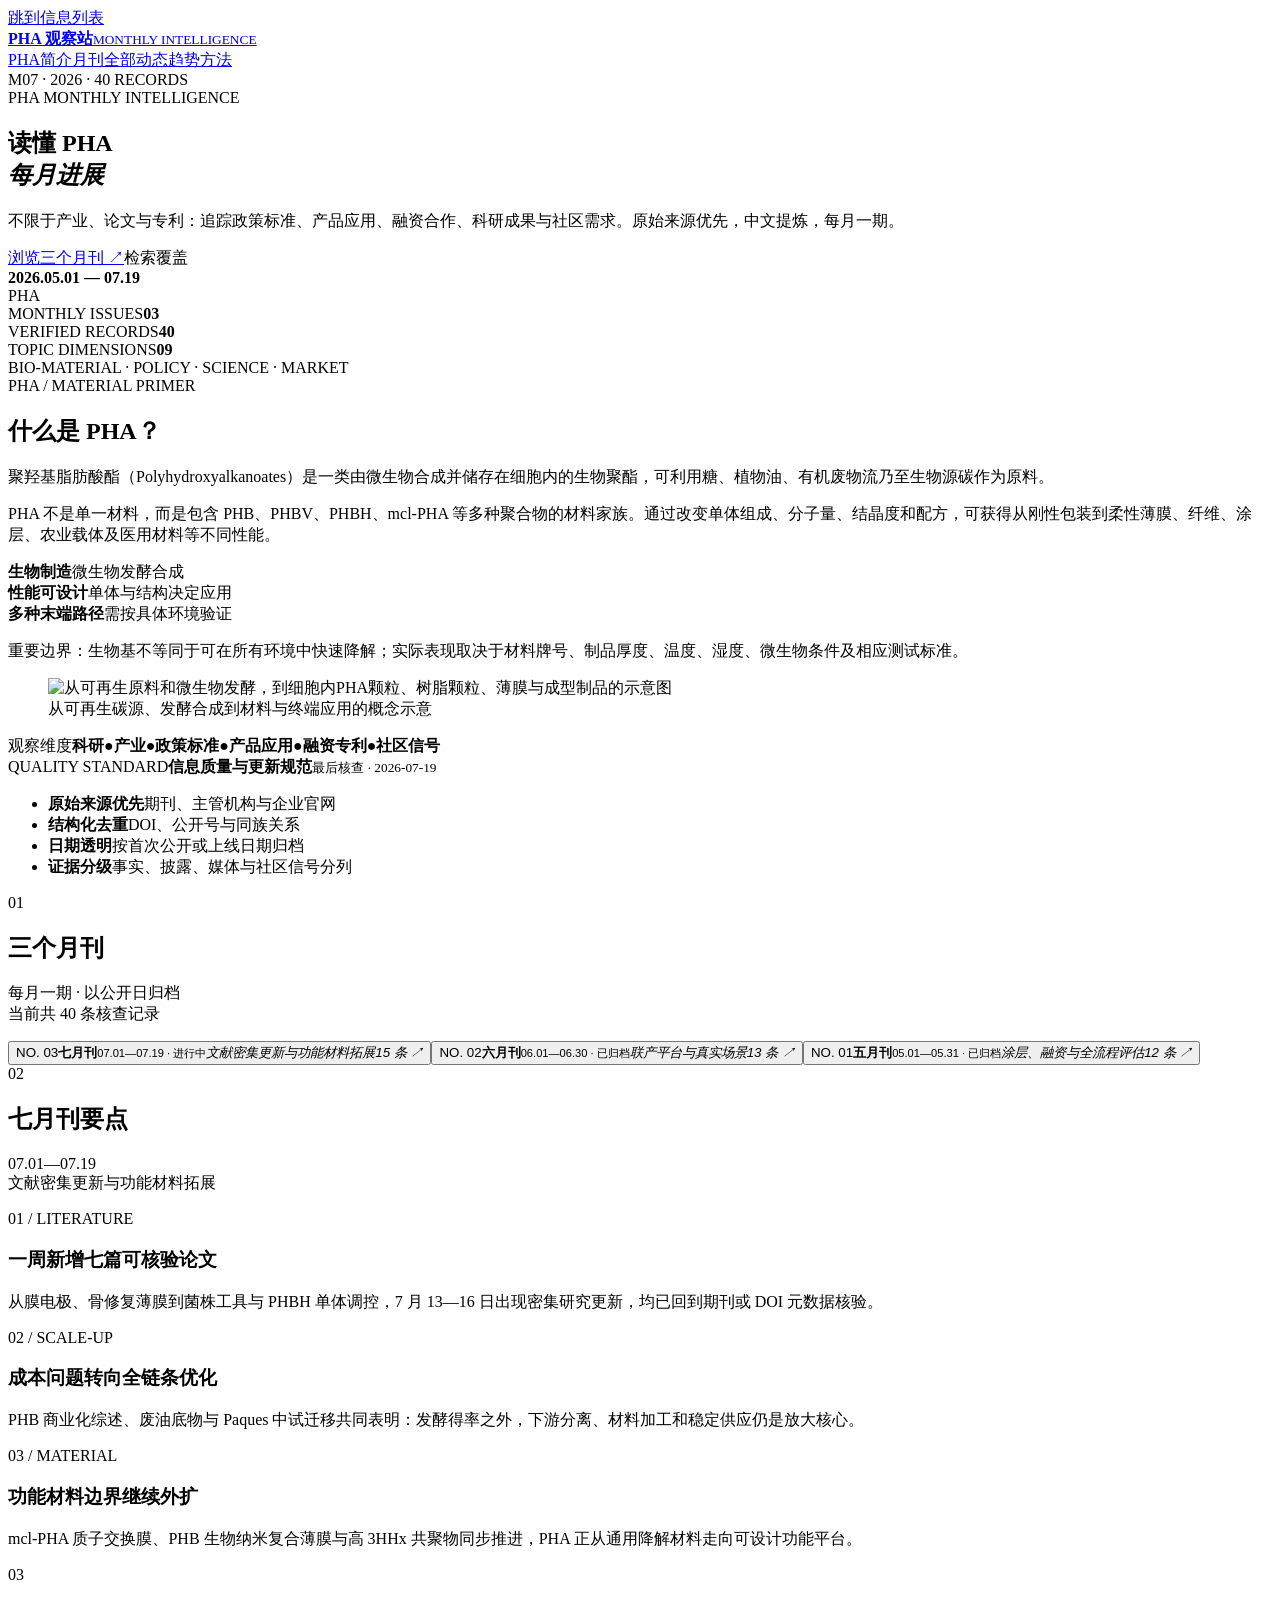
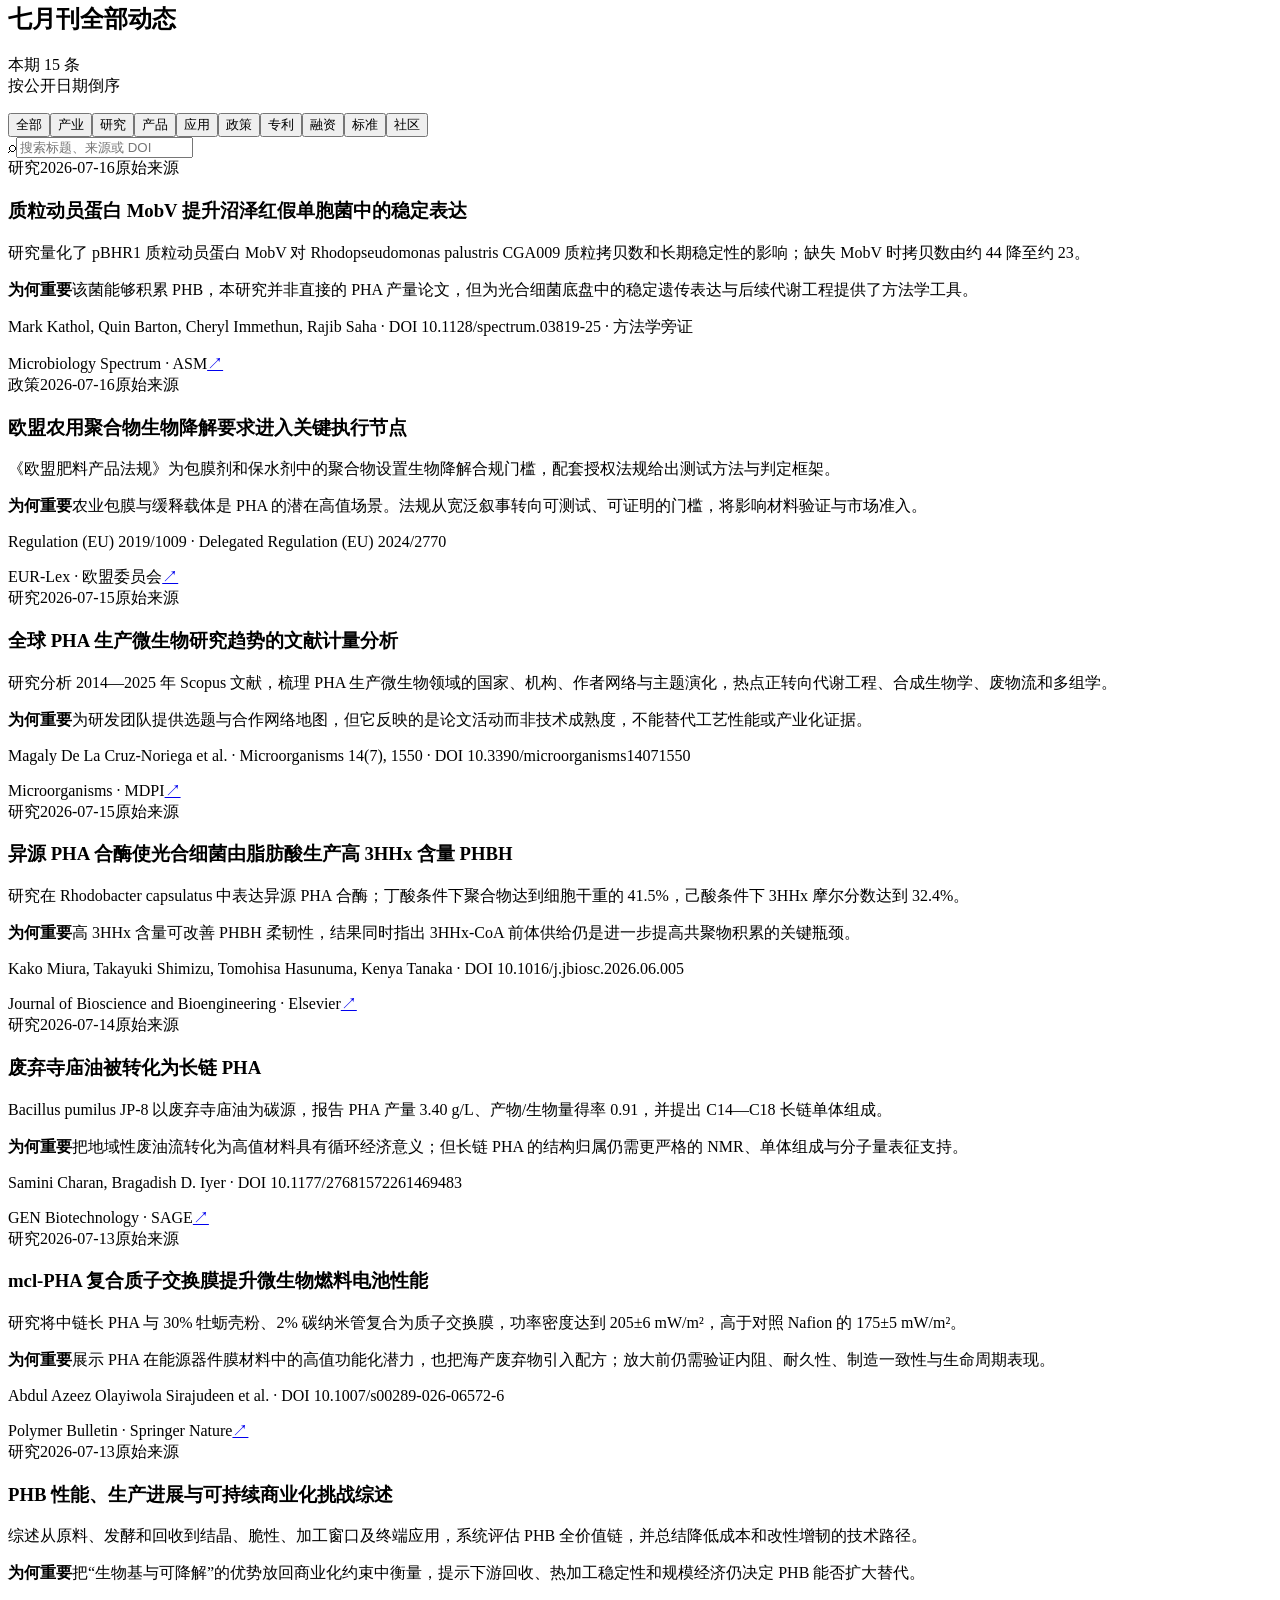
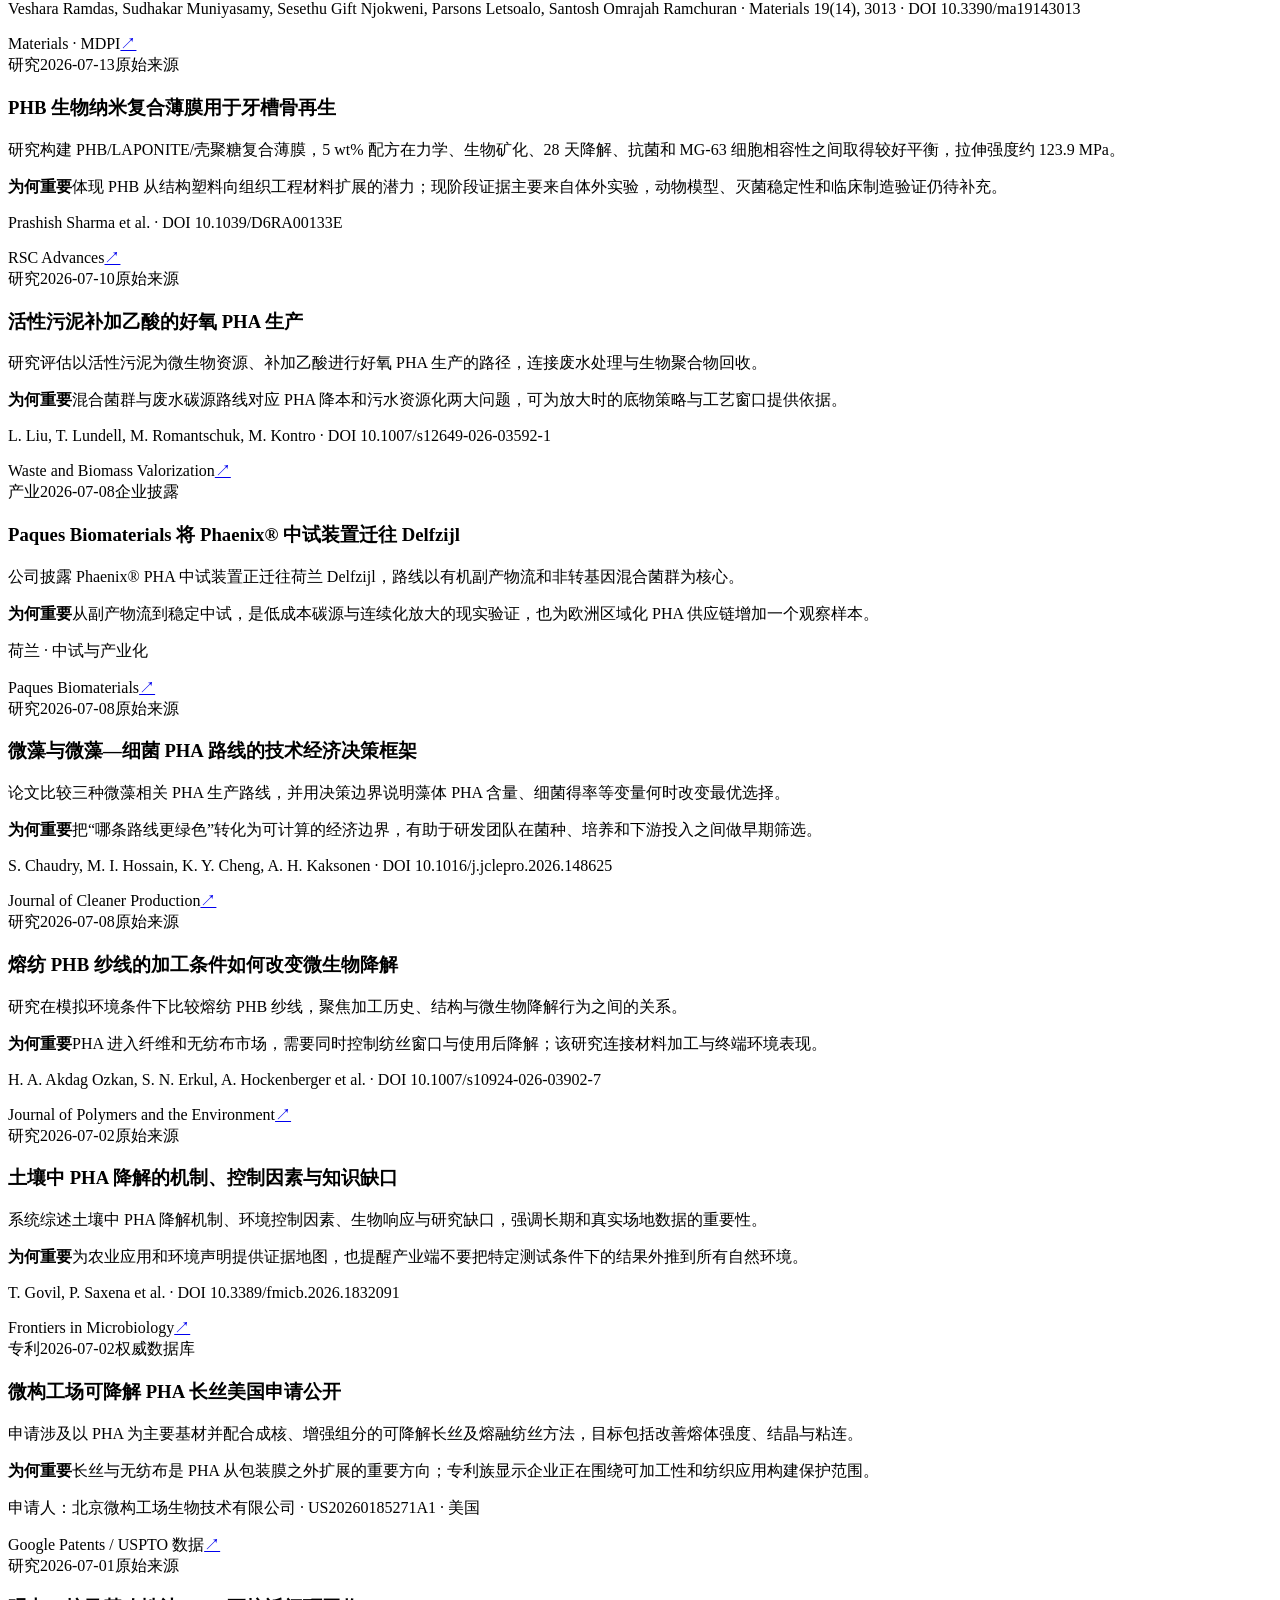
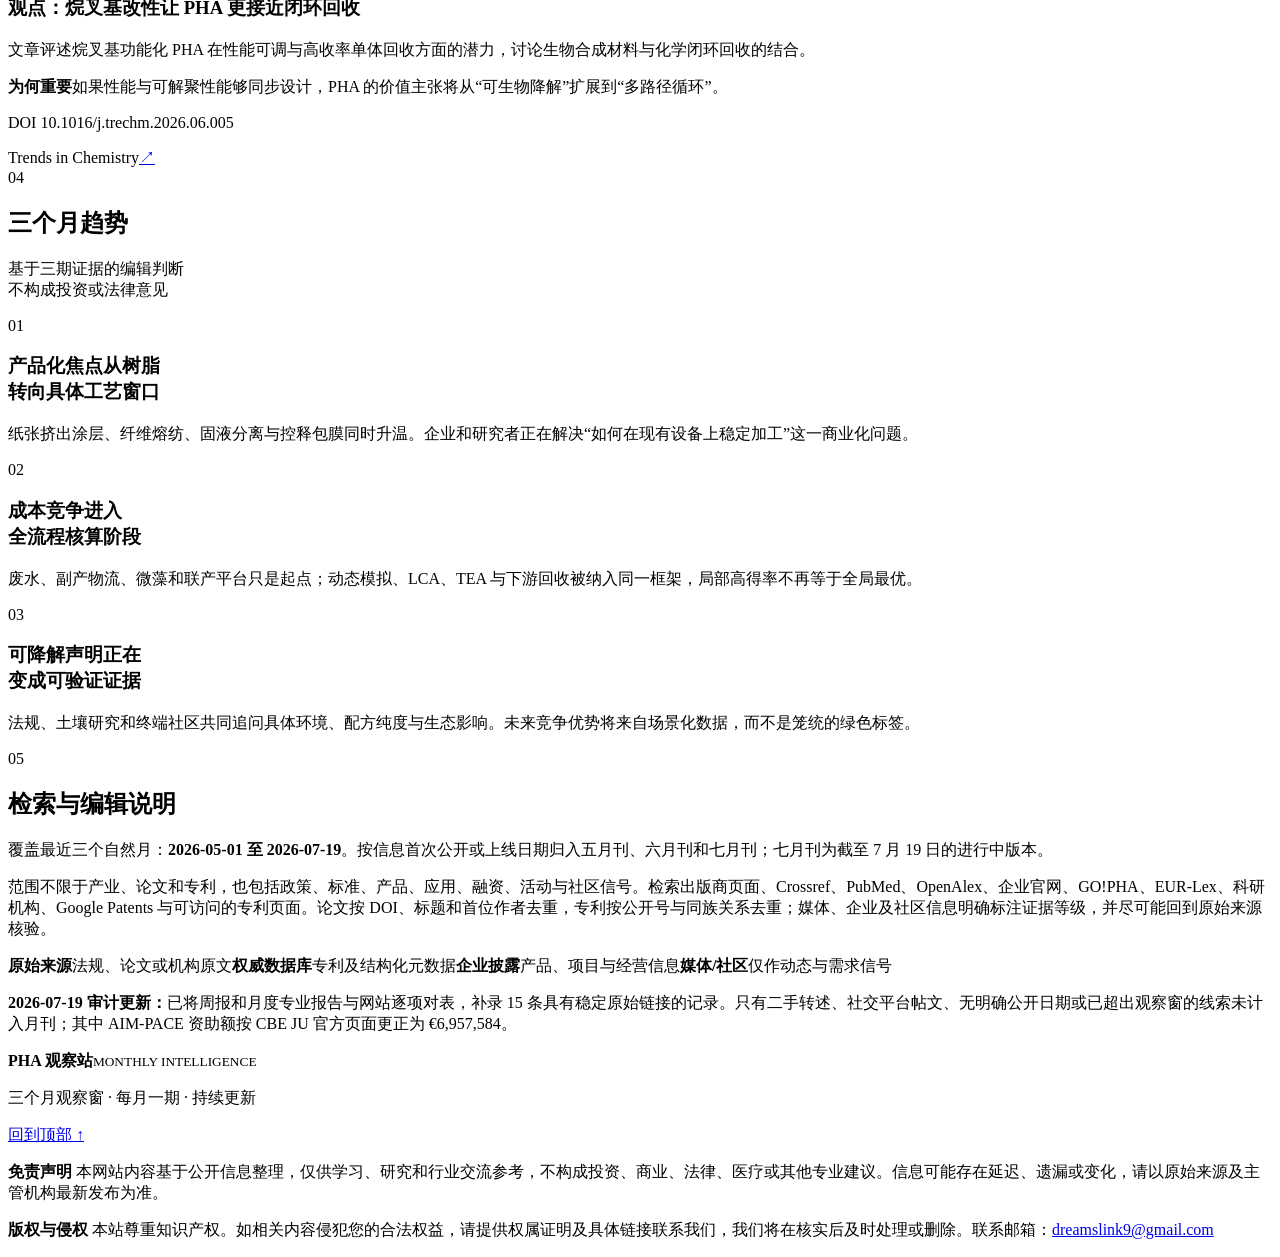
==== commit 5b27bb7e: "Add PHA primer, editorial standards and disclaimer" ====
--- a/index.html
+++ b/index.html
@@ -1,2 +1,2 @@
-<!DOCTYPE html><html lang="zh-CN"><head><meta charSet="utf-8"/><meta name="viewport" content="width=device-width, initial-scale=1"/><link rel="stylesheet" href="/PHA/assets/index-DaTJnDkS.css" data-rsc-css-href="/PHA/assets/index-DaTJnDkS.css" data-precedence="vite-rsc/importer-resources"/><link rel="modulepreload" href="/PHA/assets/layout-segment-context-DpoTjhcD.js" crossorigin=""/><link rel="modulepreload" href="/PHA/assets/rolldown-runtime-S-ySWqyJ.js" crossorigin=""/><link rel="modulepreload" href="/PHA/assets/index-DwF-7-o6.js" crossorigin=""/><link rel="modulepreload" href="/PHA/assets/framework-DjPHiq1u.js" crossorigin=""/><link rel="modulepreload" href="/PHA/assets/page-Bttfoa-W.js" crossorigin=""/><title>PHA 观察站｜聚羟基脂肪酸酯月度情报</title><meta name="description" content="最近三个月的 PHA 科研、产业、政策、产品、专利与社区信号，每月一期。"/><meta property="og:title" content="PHA 观察站"/><meta property="og:description" content="三个月观察窗，每月一期，读懂 PHA 的下一步。"/><meta property="og:type" content="website"/><meta property="og:image" content="/PHA/pha-pulse-og.png"/><meta property="og:image:width" content="1732"/><meta property="og:image:height" content="909"/><meta property="og:image:alt" content="PHA PULSE 聚合物与生物制造情报封面"/><meta name="twitter:card" content="summary_large_image"/><meta name="twitter:title" content="PHA 观察站"/><meta name="twitter:description" content="三个月观察窗，每月一期，读懂 PHA 的下一步。"/><meta name="twitter:image" content="/PHA/pha-pulse-og.png"/><meta name="twitter:image:width" content="1732"/><meta name="twitter:image:height" content="909"/><meta name="twitter:image:alt" content="PHA PULSE 聚合物与生物制造情报封面"/><script>self.__VINEXT_RSC_PARAMS__={}</script><script>self.__VINEXT_RSC_NAV__={"pathname":"/","searchParams":[]}</script><link rel="modulepreload" href="/PHA/assets/index-DwF-7-o6.js" />
-</head><body><main><header class="site-header"><a class="brand" href="#top" aria-label="PHA 观察站首页"><span class="brand-dot"></span><span class="brand-lockup"><b>PHA 观察站</b><small>MONTHLY INTELLIGENCE</small></span></a><nav aria-label="主导航"><a href="#issues">月刊</a><a href="#feed">全部动态</a><a href="#trend">趋势</a><a href="#method">方法</a></nav><span class="edition">M07 · 2026</span></header><section class="hero" id="top"><div class="hero-copy"><div class="eyebrow"><span></span> PHA MONTHLY INTELLIGENCE</div><h1>读懂 PHA<br/><em>每月进展</em></h1><p class="hero-lede">不限于产业、论文与专利：追踪政策标准、产品应用、融资合作、科研成果与社区需求。原始来源优先，中文提炼，每月一期。</p><div class="hero-actions"><a class="primary-btn" href="#issues">浏览三个月刊 <span aria-hidden="true">↗</span></a><span class="coverage">检索覆盖<br/><b>2026.05.01 — 07.19</b></span></div></div><div class="hero-visual" aria-hidden="true"><div class="orbit orbit-one"></div><div class="orbit orbit-two"></div><div class="polymer polymer-a">PHA</div><div class="polymer polymer-b"></div><div class="polymer polymer-c"></div><div class="scanline"></div><div class="hero-dashboard"><div><span>MONTHLY ISSUES</span><b>03</b></div><div><span>VERIFIED RECORDS</span><b>40</b></div><div><span>TOPIC DIMENSIONS</span><b>09</b></div></div><span class="visual-note">BIO-MATERIAL · POLICY · SCIENCE · MARKET</span></div></section><section class="ticker" aria-label="覆盖主题"><span>观察维度</span><b>科研</b><i>●</i><b>产业</b><i>●</i><b>政策标准</b><i>●</i><b>产品应用</b><i>●</i><b>融资专利</b><i>●</i><b>社区信号</b></section><section class="section issue-archive" id="issues"><div class="section-head"><div><span class="index">01</span><h2>三个月刊</h2></div><p>每月一期 · 以公开日归档<br/>当前共 <!-- -->40<!-- --> 条核查记录</p></div><div class="issue-tabs" role="tablist" aria-label="选择月刊"><button role="tab" aria-selected="true" class="active"><span>NO. 03</span><b>七月刊</b><small>07.01—07.19<!-- --> · <!-- -->进行中</small><em>合规、纤维与工艺放大</em><i>15<!-- --> 条 ↗</i></button><button role="tab" aria-selected="false" class=""><span>NO. 02</span><b>六月刊</b><small>06.01—06.30<!-- --> · <!-- -->已归档</small><em>联产平台与真实场景</em><i>13<!-- --> 条 ↗</i></button><button role="tab" aria-selected="false" class=""><span>NO. 01</span><b>五月刊</b><small>05.01—05.31<!-- --> · <!-- -->已归档</small><em>涂层、融资与全流程评估</em><i>12<!-- --> 条 ↗</i></button></div></section><section class="section monthly-brief" aria-live="polite"><div class="section-head"><div><span class="index">02</span><h2>七月刊<!-- -->要点</h2></div><p>07.01—07.19<br/>合规、纤维与工艺放大</p></div><div class="signal-grid"><article class="signal feature"><span class="signal-no">0<!-- -->1<!-- --> / <!-- -->LITERATURE</span><h3>一周新增七篇可核验论文</h3><p>从膜电极、骨修复薄膜到菌株工具与 PHBH 单体调控，7 月 13—16 日出现密集研究更新，均已回到期刊或 DOI 元数据核验。</p></article><article class="signal "><span class="signal-no">0<!-- -->2<!-- --> / <!-- -->SCALE-UP</span><h3>成本问题转向全链条优化</h3><p>PHB 商业化综述、废油底物与 Paques 中试迁移共同表明：发酵得率之外，下游分离、材料加工和稳定供应仍是放大核心。</p></article><article class="signal "><span class="signal-no">0<!-- -->3<!-- --> / <!-- -->MATERIAL</span><h3>功能材料边界继续外扩</h3><p>mcl-PHA 质子交换膜、PHB 生物纳米复合薄膜与高 3HHx 共聚物同步推进，PHA 正从通用降解材料走向可设计功能平台。</p></article></div></section><section class="section feed" id="feed"><div class="section-head"><div><span class="index">03</span><h2>七月刊<!-- -->全部动态</h2></div><p>本期 <!-- -->15<!-- --> 条<br/>按公开日期倒序</p></div><div class="toolbar"><div class="filters" role="group" aria-label="内容筛选"><button class="active">全部</button><button class="">产业</button><button class="">研究</button><button class="">产品</button><button class="">应用</button><button class="">政策</button><button class="">专利</button><button class="">融资</button><button class="">标准</button><button class="">社区</button></div><label class="search"><span>⌕</span><input placeholder="搜索标题、来源或 DOI" aria-label="搜索本期内容" value=""/></label></div><div class="story-list"><article class="story"><div class="story-meta"><span class="tag tag-研究">研究</span><time>2026-07-16</time><span class="evidence">原始来源</span></div><div class="story-body"><h3>质粒动员蛋白 MobV 提升沼泽红假单胞菌中的稳定表达</h3><p>研究量化了 pBHR1 质粒动员蛋白 MobV 对 Rhodopseudomonas palustris CGA009 质粒拷贝数和长期稳定性的影响；缺失 MobV 时拷贝数由约 44 降至约 23。</p><div class="relevance"><b>为何重要</b><span>该菌能够积累 PHB，本研究并非直接的 PHA 产量论文，但为光合细菌底盘中的稳定遗传表达与后续代谢工程提供了方法学工具。</span></div><p class="detail">Mark Kathol, Quin Barton, Cheryl Immethun, Rajib Saha · DOI 10.1128/spectrum.03819-25 · 方法学旁证</p></div><div class="story-source"><span>Microbiology Spectrum · ASM</span><a href="https://doi.org/10.1128/spectrum.03819-25" target="_blank" rel="noreferrer" aria-label="打开来源：质粒动员蛋白 MobV 提升沼泽红假单胞菌中的稳定表达"><span aria-hidden="true">↗</span></a></div></article><article class="story"><div class="story-meta"><span class="tag tag-政策">政策</span><time>2026-07-16</time><span class="evidence">原始来源</span></div><div class="story-body"><h3>欧盟农用聚合物生物降解要求进入关键执行节点</h3><p>《欧盟肥料产品法规》为包膜剂和保水剂中的聚合物设置生物降解合规门槛，配套授权法规给出测试方法与判定框架。</p><div class="relevance"><b>为何重要</b><span>农业包膜与缓释载体是 PHA 的潜在高值场景。法规从宽泛叙事转向可测试、可证明的门槛，将影响材料验证与市场准入。</span></div><p class="detail">Regulation (EU) 2019/1009 · Delegated Regulation (EU) 2024/2770</p></div><div class="story-source"><span>EUR-Lex · 欧盟委员会</span><a href="https://eur-lex.europa.eu/legal-content/EN/TXT/?uri=CELEX%3A32024R2770" target="_blank" rel="noreferrer" aria-label="打开来源：欧盟农用聚合物生物降解要求进入关键执行节点"><span aria-hidden="true">↗</span></a></div></article><article class="story"><div class="story-meta"><span class="tag tag-研究">研究</span><time>2026-07-15</time><span class="evidence">原始来源</span></div><div class="story-body"><h3>全球 PHA 生产微生物研究趋势的文献计量分析</h3><p>研究分析 2014—2025 年 Scopus 文献，梳理 PHA 生产微生物领域的国家、机构、作者网络与主题演化，热点正转向代谢工程、合成生物学、废物流和多组学。</p><div class="relevance"><b>为何重要</b><span>为研发团队提供选题与合作网络地图，但它反映的是论文活动而非技术成熟度，不能替代工艺性能或产业化证据。</span></div><p class="detail">Magaly De La Cruz-Noriega et al. · Microorganisms 14(7), 1550 · DOI 10.3390/microorganisms14071550</p></div><div class="story-source"><span>Microorganisms · MDPI</span><a href="https://doi.org/10.3390/microorganisms14071550" target="_blank" rel="noreferrer" aria-label="打开来源：全球 PHA 生产微生物研究趋势的文献计量分析"><span aria-hidden="true">↗</span></a></div></article><article class="story"><div class="story-meta"><span class="tag tag-研究">研究</span><time>2026-07-15</time><span class="evidence">原始来源</span></div><div class="story-body"><h3>异源 PHA 合酶使光合细菌由脂肪酸生产高 3HHx 含量 PHBH</h3><p>研究在 Rhodobacter capsulatus 中表达异源 PHA 合酶；丁酸条件下聚合物达到细胞干重的 41.5%，己酸条件下 3HHx 摩尔分数达到 32.4%。</p><div class="relevance"><b>为何重要</b><span>高 3HHx 含量可改善 PHBH 柔韧性，结果同时指出 3HHx-CoA 前体供给仍是进一步提高共聚物积累的关键瓶颈。</span></div><p class="detail">Kako Miura, Takayuki Shimizu, Tomohisa Hasunuma, Kenya Tanaka · DOI 10.1016/j.jbiosc.2026.06.005</p></div><div class="story-source"><span>Journal of Bioscience and Bioengineering · Elsevier</span><a href="https://doi.org/10.1016/j.jbiosc.2026.06.005" target="_blank" rel="noreferrer" aria-label="打开来源：异源 PHA 合酶使光合细菌由脂肪酸生产高 3HHx 含量 PHBH"><span aria-hidden="true">↗</span></a></div></article><article class="story"><div class="story-meta"><span class="tag tag-研究">研究</span><time>2026-07-14</time><span class="evidence">原始来源</span></div><div class="story-body"><h3>废弃寺庙油被转化为长链 PHA</h3><p>Bacillus pumilus JP-8 以废弃寺庙油为碳源，报告 PHA 产量 3.40 g/L、产物/生物量得率 0.91，并提出 C14—C18 长链单体组成。</p><div class="relevance"><b>为何重要</b><span>把地域性废油流转化为高值材料具有循环经济意义；但长链 PHA 的结构归属仍需更严格的 NMR、单体组成与分子量表征支持。</span></div><p class="detail">Samini Charan, Bragadish D. Iyer · DOI 10.1177/27681572261469483</p></div><div class="story-source"><span>GEN Biotechnology · SAGE</span><a href="https://doi.org/10.1177/27681572261469483" target="_blank" rel="noreferrer" aria-label="打开来源：废弃寺庙油被转化为长链 PHA"><span aria-hidden="true">↗</span></a></div></article><article class="story"><div class="story-meta"><span class="tag tag-研究">研究</span><time>2026-07-13</time><span class="evidence">原始来源</span></div><div class="story-body"><h3>mcl-PHA 复合质子交换膜提升微生物燃料电池性能</h3><p>研究将中链长 PHA 与 30% 牡蛎壳粉、2% 碳纳米管复合为质子交换膜，功率密度达到 205±6 mW/m²，高于对照 Nafion 的 175±5 mW/m²。</p><div class="relevance"><b>为何重要</b><span>展示 PHA 在能源器件膜材料中的高值功能化潜力，也把海产废弃物引入配方；放大前仍需验证内阻、耐久性、制造一致性与生命周期表现。</span></div><p class="detail">Abdul Azeez Olayiwola Sirajudeen et al. · DOI 10.1007/s00289-026-06572-6</p></div><div class="story-source"><span>Polymer Bulletin · Springer Nature</span><a href="https://doi.org/10.1007/s00289-026-06572-6" target="_blank" rel="noreferrer" aria-label="打开来源：mcl-PHA 复合质子交换膜提升微生物燃料电池性能"><span aria-hidden="true">↗</span></a></div></article><article class="story"><div class="story-meta"><span class="tag tag-研究">研究</span><time>2026-07-13</time><span class="evidence">原始来源</span></div><div class="story-body"><h3>PHB 性能、生产进展与可持续商业化挑战综述</h3><p>综述从原料、发酵和回收到结晶、脆性、加工窗口及终端应用，系统评估 PHB 全价值链，并总结降低成本和改性增韧的技术路径。</p><div class="relevance"><b>为何重要</b><span>把“生物基与可降解”的优势放回商业化约束中衡量，提示下游回收、热加工稳定性和规模经济仍决定 PHB 能否扩大替代。</span></div><p class="detail">Veshara Ramdas, Sudhakar Muniyasamy, Sesethu Gift Njokweni, Parsons Letsoalo, Santosh Omrajah Ramchuran · Materials 19(14), 3013 · DOI 10.3390/ma19143013</p></div><div class="story-source"><span>Materials · MDPI</span><a href="https://doi.org/10.3390/ma19143013" target="_blank" rel="noreferrer" aria-label="打开来源：PHB 性能、生产进展与可持续商业化挑战综述"><span aria-hidden="true">↗</span></a></div></article><article class="story"><div class="story-meta"><span class="tag tag-研究">研究</span><time>2026-07-13</time><span class="evidence">原始来源</span></div><div class="story-body"><h3>PHB 生物纳米复合薄膜用于牙槽骨再生</h3><p>研究构建 PHB/LAPONITE/壳聚糖复合薄膜，5 wt% 配方在力学、生物矿化、28 天降解、抗菌和 MG-63 细胞相容性之间取得较好平衡，拉伸强度约 123.9 MPa。</p><div class="relevance"><b>为何重要</b><span>体现 PHB 从结构塑料向组织工程材料扩展的潜力；现阶段证据主要来自体外实验，动物模型、灭菌稳定性和临床制造验证仍待补充。</span></div><p class="detail">Prashish Sharma et al. · DOI 10.1039/D6RA00133E</p></div><div class="story-source"><span>RSC Advances</span><a href="https://doi.org/10.1039/D6RA00133E" target="_blank" rel="noreferrer" aria-label="打开来源：PHB 生物纳米复合薄膜用于牙槽骨再生"><span aria-hidden="true">↗</span></a></div></article><article class="story"><div class="story-meta"><span class="tag tag-研究">研究</span><time>2026-07-10</time><span class="evidence">原始来源</span></div><div class="story-body"><h3>活性污泥补加乙酸的好氧 PHA 生产</h3><p>研究评估以活性污泥为微生物资源、补加乙酸进行好氧 PHA 生产的路径，连接废水处理与生物聚合物回收。</p><div class="relevance"><b>为何重要</b><span>混合菌群与废水碳源路线对应 PHA 降本和污水资源化两大问题，可为放大时的底物策略与工艺窗口提供依据。</span></div><p class="detail">L. Liu, T. Lundell, M. Romantschuk, M. Kontro · DOI 10.1007/s12649-026-03592-1</p></div><div class="story-source"><span>Waste and Biomass Valorization</span><a href="https://doi.org/10.1007/s12649-026-03592-1" target="_blank" rel="noreferrer" aria-label="打开来源：活性污泥补加乙酸的好氧 PHA 生产"><span aria-hidden="true">↗</span></a></div></article><article class="story"><div class="story-meta"><span class="tag tag-产业">产业</span><time>2026-07-08</time><span class="evidence">企业披露</span></div><div class="story-body"><h3>Paques Biomaterials 将 Phaenix® 中试装置迁往 Delfzijl</h3><p>公司披露 Phaenix® PHA 中试装置正迁往荷兰 Delfzijl，路线以有机副产物流和非转基因混合菌群为核心。</p><div class="relevance"><b>为何重要</b><span>从副产物流到稳定中试，是低成本碳源与连续化放大的现实验证，也为欧洲区域化 PHA 供应链增加一个观察样本。</span></div><p class="detail">荷兰 · 中试与产业化</p></div><div class="story-source"><span>Paques Biomaterials</span><a href="https://www.paquesbiomaterials.nl/" target="_blank" rel="noreferrer" aria-label="打开来源：Paques Biomaterials 将 Phaenix® 中试装置迁往 Delfzijl"><span aria-hidden="true">↗</span></a></div></article><article class="story"><div class="story-meta"><span class="tag tag-研究">研究</span><time>2026-07-08</time><span class="evidence">原始来源</span></div><div class="story-body"><h3>微藻与微藻—细菌 PHA 路线的技术经济决策框架</h3><p>论文比较三种微藻相关 PHA 生产路线，并用决策边界说明藻体 PHA 含量、细菌得率等变量何时改变最优选择。</p><div class="relevance"><b>为何重要</b><span>把“哪条路线更绿色”转化为可计算的经济边界，有助于研发团队在菌种、培养和下游投入之间做早期筛选。</span></div><p class="detail">S. Chaudry, M. I. Hossain, K. Y. Cheng, A. H. Kaksonen · DOI 10.1016/j.jclepro.2026.148625</p></div><div class="story-source"><span>Journal of Cleaner Production</span><a href="https://doi.org/10.1016/j.jclepro.2026.148625" target="_blank" rel="noreferrer" aria-label="打开来源：微藻与微藻—细菌 PHA 路线的技术经济决策框架"><span aria-hidden="true">↗</span></a></div></article><article class="story"><div class="story-meta"><span class="tag tag-研究">研究</span><time>2026-07-08</time><span class="evidence">原始来源</span></div><div class="story-body"><h3>熔纺 PHB 纱线的加工条件如何改变微生物降解</h3><p>研究在模拟环境条件下比较熔纺 PHB 纱线，聚焦加工历史、结构与微生物降解行为之间的关系。</p><div class="relevance"><b>为何重要</b><span>PHA 进入纤维和无纺布市场，需要同时控制纺丝窗口与使用后降解；该研究连接材料加工与终端环境表现。</span></div><p class="detail">H. A. Akdag Ozkan, S. N. Erkul, A. Hockenberger et al. · DOI 10.1007/s10924-026-03902-7</p></div><div class="story-source"><span>Journal of Polymers and the Environment</span><a href="https://doi.org/10.1007/s10924-026-03902-7" target="_blank" rel="noreferrer" aria-label="打开来源：熔纺 PHB 纱线的加工条件如何改变微生物降解"><span aria-hidden="true">↗</span></a></div></article><article class="story"><div class="story-meta"><span class="tag tag-研究">研究</span><time>2026-07-02</time><span class="evidence">原始来源</span></div><div class="story-body"><h3>土壤中 PHA 降解的机制、控制因素与知识缺口</h3><p>系统综述土壤中 PHA 降解机制、环境控制因素、生物响应与研究缺口，强调长期和真实场地数据的重要性。</p><div class="relevance"><b>为何重要</b><span>为农业应用和环境声明提供证据地图，也提醒产业端不要把特定测试条件下的结果外推到所有自然环境。</span></div><p class="detail">T. Govil, P. Saxena et al. · DOI 10.3389/fmicb.2026.1832091</p></div><div class="story-source"><span>Frontiers in Microbiology</span><a href="https://doi.org/10.3389/fmicb.2026.1832091" target="_blank" rel="noreferrer" aria-label="打开来源：土壤中 PHA 降解的机制、控制因素与知识缺口"><span aria-hidden="true">↗</span></a></div></article><article class="story"><div class="story-meta"><span class="tag tag-专利">专利</span><time>2026-07-02</time><span class="evidence">权威数据库</span></div><div class="story-body"><h3>微构工场可降解 PHA 长丝美国申请公开</h3><p>申请涉及以 PHA 为主要基材并配合成核、增强组分的可降解长丝及熔融纺丝方法，目标包括改善熔体强度、结晶与粘连。</p><div class="relevance"><b>为何重要</b><span>长丝与无纺布是 PHA 从包装膜之外扩展的重要方向；专利族显示企业正在围绕可加工性和纺织应用构建保护范围。</span></div><p class="detail">申请人：北京微构工场生物技术有限公司 · US20260185271A1 · 美国</p></div><div class="story-source"><span>Google Patents / USPTO 数据</span><a href="https://patents.google.com/patent/US20260185271A1/en" target="_blank" rel="noreferrer" aria-label="打开来源：微构工场可降解 PHA 长丝美国申请公开"><span aria-hidden="true">↗</span></a></div></article><article class="story"><div class="story-meta"><span class="tag tag-研究">研究</span><time>2026-07-01</time><span class="evidence">原始来源</span></div><div class="story-body"><h3>观点：烷叉基改性让 PHA 更接近闭环回收</h3><p>文章评述烷叉基功能化 PHA 在性能可调与高收率单体回收方面的潜力，讨论生物合成材料与化学闭环回收的结合。</p><div class="relevance"><b>为何重要</b><span>如果性能与可解聚性能够同步设计，PHA 的价值主张将从“可生物降解”扩展到“多路径循环”。</span></div><p class="detail">DOI 10.1016/j.trechm.2026.06.005</p></div><div class="story-source"><span>Trends in Chemistry</span><a href="https://doi.org/10.1016/j.trechm.2026.06.005" target="_blank" rel="noreferrer" aria-label="打开来源：观点：烷叉基改性让 PHA 更接近闭环回收"><span aria-hidden="true">↗</span></a></div></article></div></section><section class="section trends" id="trend"><div class="section-head light"><div><span class="index">04</span><h2>三个月趋势</h2></div><p>基于三期证据的编辑判断<br/>不构成投资或法律意见</p></div><div class="trend-grid"><article><span>01</span><h3>产品化焦点从树脂<br/>转向具体工艺窗口</h3><p>纸张挤出涂层、纤维熔纺、固液分离与控释包膜同时升温。企业和研究者正在解决“如何在现有设备上稳定加工”这一商业化问题。</p></article><article><span>02</span><h3>成本竞争进入<br/>全流程核算阶段</h3><p>废水、副产物流、微藻和联产平台只是起点；动态模拟、LCA、TEA 与下游回收被纳入同一框架，局部高得率不再等于全局最优。</p></article><article><span>03</span><h3>可降解声明正在<br/>变成可验证证据</h3><p>法规、土壤研究和终端社区共同追问具体环境、配方纯度与生态影响。未来竞争优势将来自场景化数据，而不是笼统的绿色标签。</p></article></div></section><section class="method" id="method"><div><span class="index">05</span><h2>检索与编辑说明</h2></div><div class="method-copy"><p>覆盖最近三个自然月：<b>2026-05-01 至 2026-07-19</b>。按信息首次公开或上线日期归入五月刊、六月刊和七月刊；七月刊为截至 7 月 19 日的进行中版本。</p><p>范围不限于产业、论文和专利，也包括政策、标准、产品、应用、融资、活动与社区信号。检索出版商页面、Crossref、PubMed、OpenAlex、企业官网、GO!PHA、EUR-Lex、科研机构、Google Patents 与可访问的专利页面。论文按 DOI、标题和首位作者去重，专利按公开号与同族关系去重；媒体、企业及社区信息明确标注证据等级，并尽可能回到原始来源核验。</p><p><b>2026-07-19 审计更新：</b>已将周报和月度专业报告与网站逐项对表，补录 15 条具有稳定原始链接的记录。只有二手转述、社交平台帖文、无明确公开日期或已超出观察窗的线索未计入月刊；其中 AIM-PACE 资助额按 CBE JU 官方页面更正为 €6,957,584。</p></div></section><footer><div class="brand"><span class="brand-dot"></span><span class="brand-lockup"><b>PHA 观察站</b><small>MONTHLY INTELLIGENCE</small></span></div><p>三个月观察窗 · 每月一期 · 持续更新</p><a href="#top">回到顶部 ↑</a></footer></main><script id="_R_">import("/PHA/assets/index-DwF-7-o6.js")</script></body></html><script>self.__VINEXT_RSC_CHUNKS__=self.__VINEXT_RSC_CHUNKS__||[];self.__VINEXT_RSC_CHUNKS__.push("2:I[\"8a1c26e77cc3\",[],\"Children\",1]\n3:I[\"e562e7309659\",[],\"LayoutSegmentProvider\",1]\n4:I[\"8a1c26e77cc3\",[],\"Slot\",1]\n5:I[\"d041429ec63f\",[],\"RedirectBoundary\",1]\n:HL[\"/PHA/assets/index-DaTJnDkS.css\",\"style\"]\n")</script><script>self.__VINEXT_RSC_CHUNKS__=self.__VINEXT_RSC_CHUNKS__||[];self.__VINEXT_RSC_CHUNKS__.push("0:{\"__route\":\"route:/\",\"__interceptionContext\":null,\"__layoutIds\":[\"layout:/\"],\"__rootLayout\":\"/\",\"page:/\":\"$L1\",\"layout:/\":[[[[\"$\",\"link\",\"css:/PHA/assets/index-DaTJnDkS.css\",{\"rel\":\"stylesheet\",\"precedence\":\"vite-rsc/importer-resources\",\"href\":\"/PHA/assets/index-DaTJnDkS.css\",\"data-rsc-css-href\":\"/PHA/assets/index-DaTJnDkS.css\"}],\"$undefined\"],[\"$\",\"html\",null,{\"lang\":\"zh-CN\",\"children\":[\"$\",\"body\",null,{\"children\":[\"$\",\"$L2\",null,{}]}]}]],null],\"route:/\":[[[\"$\",\"meta\",null,{\"charSet\":\"utf-8\"}],[[\"$\",\"title\",\"0\",{\"children\":\"PHA 观察站｜聚羟基脂肪酸酯月度情报\"}],[\"$\",\"meta\",\"1\",{\"name\":\"description\",\"content\":\"最近三个月的 PHA 科研、产业、政策、产品、专利与社区信号，每月一期。\"}],[\"$\",\"meta\",\"2\",{\"property\":\"og:title\",\"content\":\"PHA 观察站\"}],[\"$\",\"meta\",\"3\",{\"property\":\"og:description\",\"content\":\"三个月观察窗，每月一期，读懂 PHA 的下一步。\"}],[\"$\",\"meta\",\"4\",{\"property\":\"og:type\",\"content\":\"website\"}],[\"$\",\"meta\",\"5\",{\"property\":\"og:image\",\"content\":\"/pha-pulse-og.png\"}],[\"$\",\"meta\",\"6\",{\"property\":\"og:image:width\",\"content\":\"1732\"}],[\"$\",\"meta\",\"7\",{\"property\":\"og:image:height\",\"content\":\"909\"}],[\"$\",\"meta\",\"8\",{\"property\":\"og:image:alt\",\"content\":\"PHA PULSE 聚合物与生物制造情报封面\"}],[\"$\",\"meta\",\"9\",{\"name\":\"twitter:card\",\"content\":\"summary_large_image\"}],[\"$\",\"meta\",\"10\",{\"name\":\"twitter:title\",\"content\":\"PHA 观察站\"}],[\"$\",\"meta\",\"11\",{\"name\":\"twitter:description\",\"content\":\"三个月观察窗，每月一期，读懂 PHA 的下一步。\"}],[\"$\",\"meta\",\"12\",{\"name\":\"twitter:image\",\"content\":\"/pha-pulse-og.png\"}],[\"$\",\"meta\",\"13\",{\"name\":\"twitter:image:width\",\"content\":\"1732\"}],[\"$\",\"meta\",\"14\",{\"name\":\"twitter:image:height\",\"content\":\"909\"}],[\"$\",\"meta\",\"15\",{\"name\":\"twitter:image:alt\",\"content\":\"PHA PULSE 聚合物与生物制造情报封面\"}]],[[\"$\",\"meta\",\"0\",{\"name\":\"viewport\",\"content\":\"width=device-width, initial-scale=1\"}]]],[\"$\",\"$L3\",null,{\"segmentMap\":{\"children\":[]},\"children\":[\"$\",\"$L4\",null,{\"id\":\"layout:/\",\"parallelSlots\":\"$undefined\",\"children\":[\"$\",\"$L5\",null,{\"children\":[\"$\",\"$L3\",null,{\"segmentMap\":{\"children\":[]},\"children\":[\"$\",\"$L4\",null,{\"id\":\"page:/\"}]}]}]}]}]],\"__layoutFlags\":{\"layout:/\":\"s\"},\"__artifactCompatibility\":{\"schemaVersion\":1,\"graphVersion\":\"app-route-graph:4uhn5s1wvoptc\",\"deploymentVersion\":\"4051c45c-4b9d-4fd2-a291-2e4b1e963659\",\"appElementsSchemaVersion\":1,\"rscPayloadSchemaVersion\":1,\"rootBoundaryId\":\"/\",\"renderEpoch\":null}}\n")</script><script>self.__VINEXT_RSC_CHUNKS__=self.__VINEXT_RSC_CHUNKS__||[];self.__VINEXT_RSC_CHUNKS__.push("6:I[\"6efdf509a785\",[],\"default\",1]\n1:[\"$\",\"$L6\",null,{\"params\":\"$@7\",\"searchParams\":\"$@8\"}]\n")</script><script>self.__VINEXT_RSC_CHUNKS__=self.__VINEXT_RSC_CHUNKS__||[];self.__VINEXT_RSC_CHUNKS__.push("7:{}\n8:{}\n")</script><script>self.__VINEXT_RSC_DONE__=true</script>+<!DOCTYPE html><html lang="zh-CN"><head><meta charSet="utf-8"/><meta name="viewport" content="width=device-width, initial-scale=1"/><link rel="preload" as="image" href="/PHA/pha-intro.png"/><link rel="stylesheet" href="/PHA/assets/index-WP916l68.css" data-rsc-css-href="/PHA/assets/index-WP916l68.css" data-precedence="vite-rsc/importer-resources"/><link rel="modulepreload" href="/PHA/assets/layout-segment-context-Dhdizoua.js" crossorigin=""/><link rel="modulepreload" href="/PHA/assets/rolldown-runtime-S-ySWqyJ.js" crossorigin=""/><link rel="modulepreload" href="/PHA/assets/index-BPzA3Gql.js" crossorigin=""/><link rel="modulepreload" href="/PHA/assets/framework-DjPHiq1u.js" crossorigin=""/><link rel="modulepreload" href="/PHA/assets/page-BImU6Yuu.js" crossorigin=""/><title>PHA 观察站｜聚羟基脂肪酸酯月度情报</title><meta name="description" content="最近三个月的 PHA 科研、产业、政策、产品、专利与社区信号，每月一期。"/><meta property="og:title" content="PHA 观察站"/><meta property="og:description" content="三个月观察窗，每月一期，读懂 PHA 的下一步。"/><meta property="og:type" content="website"/><meta property="og:image" content="/PHA/pha-pulse-og.png"/><meta property="og:image:width" content="1732"/><meta property="og:image:height" content="909"/><meta property="og:image:alt" content="PHA PULSE 聚合物与生物制造情报封面"/><meta name="twitter:card" content="summary_large_image"/><meta name="twitter:title" content="PHA 观察站"/><meta name="twitter:description" content="三个月观察窗，每月一期，读懂 PHA 的下一步。"/><meta name="twitter:image" content="/PHA/pha-pulse-og.png"/><meta name="twitter:image:width" content="1732"/><meta name="twitter:image:height" content="909"/><meta name="twitter:image:alt" content="PHA PULSE 聚合物与生物制造情报封面"/><script>self.__VINEXT_RSC_PARAMS__={}</script><script>self.__VINEXT_RSC_NAV__={"pathname":"/","searchParams":[]}</script><link rel="modulepreload" href="/PHA/assets/index-BPzA3Gql.js" />
+</head><body><main><a class="skip-link" href="#feed">跳到信息列表</a><header class="site-header"><a class="brand" href="#top" aria-label="PHA 观察站首页"><span class="brand-dot"></span><span class="brand-lockup"><b>PHA 观察站</b><small>MONTHLY INTELLIGENCE</small></span></a><nav aria-label="主导航"><a href="#about-pha">PHA简介</a><a href="#issues">月刊</a><a href="#feed">全部动态</a><a href="#trend">趋势</a><a href="#method">方法</a></nav><span class="edition">M07 · 2026 · <!-- -->40<!-- --> RECORDS</span></header><section class="hero" id="top"><div class="hero-copy"><div class="eyebrow"><span></span> PHA MONTHLY INTELLIGENCE</div><h1>读懂 PHA<br/><em>每月进展</em></h1><p class="hero-lede">不限于产业、论文与专利：追踪政策标准、产品应用、融资合作、科研成果与社区需求。原始来源优先，中文提炼，每月一期。</p><div class="hero-actions"><a class="primary-btn" href="#issues">浏览三个月刊 <span aria-hidden="true">↗</span></a><span class="coverage">检索覆盖<br/><b>2026.05.01 — 07.19</b></span></div></div><div class="hero-visual" aria-hidden="true"><div class="orbit orbit-one"></div><div class="orbit orbit-two"></div><div class="polymer polymer-a">PHA</div><div class="polymer polymer-b"></div><div class="polymer polymer-c"></div><div class="scanline"></div><div class="hero-dashboard"><div><span>MONTHLY ISSUES</span><b>03</b></div><div><span>VERIFIED RECORDS</span><b>40</b></div><div><span>TOPIC DIMENSIONS</span><b>09</b></div></div><span class="visual-note">BIO-MATERIAL · POLICY · SCIENCE · MARKET</span></div></section><section class="pha-intro" id="about-pha" aria-labelledby="pha-intro-title"><div class="pha-intro-copy"><span class="section-label">PHA / MATERIAL PRIMER</span><h2 id="pha-intro-title">什么是 PHA？</h2><p class="intro-lede">聚羟基脂肪酸酯（Polyhydroxyalkanoates）是一类由微生物合成并储存在细胞内的生物聚酯，可利用糖、植物油、有机废物流乃至生物源碳作为原料。</p><p>PHA 不是单一材料，而是包含 PHB、PHBV、PHBH、mcl-PHA 等多种聚合物的材料家族。通过改变单体组成、分子量、结晶度和配方，可获得从刚性包装到柔性薄膜、纤维、涂层、农业载体及医用材料等不同性能。</p><div class="intro-facts"><div><b>生物制造</b><span>微生物发酵合成</span></div><div><b>性能可设计</b><span>单体与结构决定应用</span></div><div><b>多种末端路径</b><span>需按具体环境验证</span></div></div><p class="intro-note">重要边界：生物基不等同于可在所有环境中快速降解；实际表现取决于材料牌号、制品厚度、温度、湿度、微生物条件及相应测试标准。</p></div><figure class="pha-intro-visual"><img src="/PHA/pha-intro.png" alt="从可再生原料和微生物发酵，到细胞内PHA颗粒、树脂颗粒、薄膜与成型制品的示意图"/><figcaption>从可再生碳源、发酵合成到材料与终端应用的概念示意</figcaption></figure></section><section class="ticker" aria-label="覆盖主题"><span>观察维度</span><b>科研</b><i>●</i><b>产业</b><i>●</i><b>政策标准</b><i>●</i><b>产品应用</b><i>●</i><b>融资专利</b><i>●</i><b>社区信号</b></section><section class="quality-bar" aria-label="信息质量与更新规范"><div class="quality-intro"><span>QUALITY STANDARD</span><b>信息质量与更新规范</b><small>最后核查 · 2026-07-19</small></div><ul><li><b>原始来源优先</b><span>期刊、主管机构与企业官网</span></li><li><b>结构化去重</b><span>DOI、公开号与同族关系</span></li><li><b>日期透明</b><span>按首次公开或上线日期归档</span></li><li><b>证据分级</b><span>事实、披露、媒体与社区信号分列</span></li></ul></section><section class="section issue-archive" id="issues"><div class="section-head"><div><span class="index">01</span><h2>三个月刊</h2></div><p>每月一期 · 以公开日归档<br/>当前共 <!-- -->40<!-- --> 条核查记录</p></div><div class="issue-tabs" role="tablist" aria-label="选择月刊"><button role="tab" aria-selected="true" aria-controls="monthly-panel" tabindex="0" class="active"><span>NO. 03</span><b>七月刊</b><small>07.01—07.19<!-- --> · <!-- -->进行中</small><em>文献密集更新与功能材料拓展</em><i>15<!-- --> 条 ↗</i></button><button role="tab" aria-selected="false" aria-controls="monthly-panel" tabindex="-1" class=""><span>NO. 02</span><b>六月刊</b><small>06.01—06.30<!-- --> · <!-- -->已归档</small><em>联产平台与真实场景</em><i>13<!-- --> 条 ↗</i></button><button role="tab" aria-selected="false" aria-controls="monthly-panel" tabindex="-1" class=""><span>NO. 01</span><b>五月刊</b><small>05.01—05.31<!-- --> · <!-- -->已归档</small><em>涂层、融资与全流程评估</em><i>12<!-- --> 条 ↗</i></button></div></section><section class="section monthly-brief" id="monthly-panel" aria-live="polite"><div class="section-head"><div><span class="index">02</span><h2>七月刊<!-- -->要点</h2></div><p>07.01—07.19<br/>文献密集更新与功能材料拓展</p></div><div class="signal-grid"><article class="signal feature"><span class="signal-no">0<!-- -->1<!-- --> / <!-- -->LITERATURE</span><h3>一周新增七篇可核验论文</h3><p>从膜电极、骨修复薄膜到菌株工具与 PHBH 单体调控，7 月 13—16 日出现密集研究更新，均已回到期刊或 DOI 元数据核验。</p></article><article class="signal "><span class="signal-no">0<!-- -->2<!-- --> / <!-- -->SCALE-UP</span><h3>成本问题转向全链条优化</h3><p>PHB 商业化综述、废油底物与 Paques 中试迁移共同表明：发酵得率之外，下游分离、材料加工和稳定供应仍是放大核心。</p></article><article class="signal "><span class="signal-no">0<!-- -->3<!-- --> / <!-- -->MATERIAL</span><h3>功能材料边界继续外扩</h3><p>mcl-PHA 质子交换膜、PHB 生物纳米复合薄膜与高 3HHx 共聚物同步推进，PHA 正从通用降解材料走向可设计功能平台。</p></article></div></section><section class="section feed" id="feed"><div class="section-head"><div><span class="index">03</span><h2>七月刊<!-- -->全部动态</h2></div><p>本期 <!-- -->15<!-- --> 条<br/>按公开日期倒序</p></div><div class="toolbar"><div class="filters" role="group" aria-label="内容筛选"><button aria-pressed="true" class="active">全部</button><button aria-pressed="false" class="">产业</button><button aria-pressed="false" class="">研究</button><button aria-pressed="false" class="">产品</button><button aria-pressed="false" class="">应用</button><button aria-pressed="false" class="">政策</button><button aria-pressed="false" class="">专利</button><button aria-pressed="false" class="">融资</button><button aria-pressed="false" class="">标准</button><button aria-pressed="false" class="">社区</button></div><label class="search"><span>⌕</span><input type="search" autoComplete="off" placeholder="搜索标题、来源或 DOI" aria-label="搜索本期内容" value=""/></label></div><div class="story-list"><article class="story"><div class="story-meta"><span class="tag tag-研究">研究</span><time>2026-07-16</time><span class="evidence">原始来源</span></div><div class="story-body"><h3>质粒动员蛋白 MobV 提升沼泽红假单胞菌中的稳定表达</h3><p>研究量化了 pBHR1 质粒动员蛋白 MobV 对 Rhodopseudomonas palustris CGA009 质粒拷贝数和长期稳定性的影响；缺失 MobV 时拷贝数由约 44 降至约 23。</p><div class="relevance"><b>为何重要</b><span>该菌能够积累 PHB，本研究并非直接的 PHA 产量论文，但为光合细菌底盘中的稳定遗传表达与后续代谢工程提供了方法学工具。</span></div><p class="detail">Mark Kathol, Quin Barton, Cheryl Immethun, Rajib Saha · DOI 10.1128/spectrum.03819-25 · 方法学旁证</p></div><div class="story-source"><span>Microbiology Spectrum · ASM</span><a href="https://doi.org/10.1128/spectrum.03819-25" target="_blank" rel="noreferrer" aria-label="打开来源：质粒动员蛋白 MobV 提升沼泽红假单胞菌中的稳定表达"><span aria-hidden="true">↗</span></a></div></article><article class="story"><div class="story-meta"><span class="tag tag-政策">政策</span><time>2026-07-16</time><span class="evidence">原始来源</span></div><div class="story-body"><h3>欧盟农用聚合物生物降解要求进入关键执行节点</h3><p>《欧盟肥料产品法规》为包膜剂和保水剂中的聚合物设置生物降解合规门槛，配套授权法规给出测试方法与判定框架。</p><div class="relevance"><b>为何重要</b><span>农业包膜与缓释载体是 PHA 的潜在高值场景。法规从宽泛叙事转向可测试、可证明的门槛，将影响材料验证与市场准入。</span></div><p class="detail">Regulation (EU) 2019/1009 · Delegated Regulation (EU) 2024/2770</p></div><div class="story-source"><span>EUR-Lex · 欧盟委员会</span><a href="https://eur-lex.europa.eu/legal-content/EN/TXT/?uri=CELEX%3A32024R2770" target="_blank" rel="noreferrer" aria-label="打开来源：欧盟农用聚合物生物降解要求进入关键执行节点"><span aria-hidden="true">↗</span></a></div></article><article class="story"><div class="story-meta"><span class="tag tag-研究">研究</span><time>2026-07-15</time><span class="evidence">原始来源</span></div><div class="story-body"><h3>全球 PHA 生产微生物研究趋势的文献计量分析</h3><p>研究分析 2014—2025 年 Scopus 文献，梳理 PHA 生产微生物领域的国家、机构、作者网络与主题演化，热点正转向代谢工程、合成生物学、废物流和多组学。</p><div class="relevance"><b>为何重要</b><span>为研发团队提供选题与合作网络地图，但它反映的是论文活动而非技术成熟度，不能替代工艺性能或产业化证据。</span></div><p class="detail">Magaly De La Cruz-Noriega et al. · Microorganisms 14(7), 1550 · DOI 10.3390/microorganisms14071550</p></div><div class="story-source"><span>Microorganisms · MDPI</span><a href="https://doi.org/10.3390/microorganisms14071550" target="_blank" rel="noreferrer" aria-label="打开来源：全球 PHA 生产微生物研究趋势的文献计量分析"><span aria-hidden="true">↗</span></a></div></article><article class="story"><div class="story-meta"><span class="tag tag-研究">研究</span><time>2026-07-15</time><span class="evidence">原始来源</span></div><div class="story-body"><h3>异源 PHA 合酶使光合细菌由脂肪酸生产高 3HHx 含量 PHBH</h3><p>研究在 Rhodobacter capsulatus 中表达异源 PHA 合酶；丁酸条件下聚合物达到细胞干重的 41.5%，己酸条件下 3HHx 摩尔分数达到 32.4%。</p><div class="relevance"><b>为何重要</b><span>高 3HHx 含量可改善 PHBH 柔韧性，结果同时指出 3HHx-CoA 前体供给仍是进一步提高共聚物积累的关键瓶颈。</span></div><p class="detail">Kako Miura, Takayuki Shimizu, Tomohisa Hasunuma, Kenya Tanaka · DOI 10.1016/j.jbiosc.2026.06.005</p></div><div class="story-source"><span>Journal of Bioscience and Bioengineering · Elsevier</span><a href="https://doi.org/10.1016/j.jbiosc.2026.06.005" target="_blank" rel="noreferrer" aria-label="打开来源：异源 PHA 合酶使光合细菌由脂肪酸生产高 3HHx 含量 PHBH"><span aria-hidden="true">↗</span></a></div></article><article class="story"><div class="story-meta"><span class="tag tag-研究">研究</span><time>2026-07-14</time><span class="evidence">原始来源</span></div><div class="story-body"><h3>废弃寺庙油被转化为长链 PHA</h3><p>Bacillus pumilus JP-8 以废弃寺庙油为碳源，报告 PHA 产量 3.40 g/L、产物/生物量得率 0.91，并提出 C14—C18 长链单体组成。</p><div class="relevance"><b>为何重要</b><span>把地域性废油流转化为高值材料具有循环经济意义；但长链 PHA 的结构归属仍需更严格的 NMR、单体组成与分子量表征支持。</span></div><p class="detail">Samini Charan, Bragadish D. Iyer · DOI 10.1177/27681572261469483</p></div><div class="story-source"><span>GEN Biotechnology · SAGE</span><a href="https://doi.org/10.1177/27681572261469483" target="_blank" rel="noreferrer" aria-label="打开来源：废弃寺庙油被转化为长链 PHA"><span aria-hidden="true">↗</span></a></div></article><article class="story"><div class="story-meta"><span class="tag tag-研究">研究</span><time>2026-07-13</time><span class="evidence">原始来源</span></div><div class="story-body"><h3>mcl-PHA 复合质子交换膜提升微生物燃料电池性能</h3><p>研究将中链长 PHA 与 30% 牡蛎壳粉、2% 碳纳米管复合为质子交换膜，功率密度达到 205±6 mW/m²，高于对照 Nafion 的 175±5 mW/m²。</p><div class="relevance"><b>为何重要</b><span>展示 PHA 在能源器件膜材料中的高值功能化潜力，也把海产废弃物引入配方；放大前仍需验证内阻、耐久性、制造一致性与生命周期表现。</span></div><p class="detail">Abdul Azeez Olayiwola Sirajudeen et al. · DOI 10.1007/s00289-026-06572-6</p></div><div class="story-source"><span>Polymer Bulletin · Springer Nature</span><a href="https://doi.org/10.1007/s00289-026-06572-6" target="_blank" rel="noreferrer" aria-label="打开来源：mcl-PHA 复合质子交换膜提升微生物燃料电池性能"><span aria-hidden="true">↗</span></a></div></article><article class="story"><div class="story-meta"><span class="tag tag-研究">研究</span><time>2026-07-13</time><span class="evidence">原始来源</span></div><div class="story-body"><h3>PHB 性能、生产进展与可持续商业化挑战综述</h3><p>综述从原料、发酵和回收到结晶、脆性、加工窗口及终端应用，系统评估 PHB 全价值链，并总结降低成本和改性增韧的技术路径。</p><div class="relevance"><b>为何重要</b><span>把“生物基与可降解”的优势放回商业化约束中衡量，提示下游回收、热加工稳定性和规模经济仍决定 PHB 能否扩大替代。</span></div><p class="detail">Veshara Ramdas, Sudhakar Muniyasamy, Sesethu Gift Njokweni, Parsons Letsoalo, Santosh Omrajah Ramchuran · Materials 19(14), 3013 · DOI 10.3390/ma19143013</p></div><div class="story-source"><span>Materials · MDPI</span><a href="https://doi.org/10.3390/ma19143013" target="_blank" rel="noreferrer" aria-label="打开来源：PHB 性能、生产进展与可持续商业化挑战综述"><span aria-hidden="true">↗</span></a></div></article><article class="story"><div class="story-meta"><span class="tag tag-研究">研究</span><time>2026-07-13</time><span class="evidence">原始来源</span></div><div class="story-body"><h3>PHB 生物纳米复合薄膜用于牙槽骨再生</h3><p>研究构建 PHB/LAPONITE/壳聚糖复合薄膜，5 wt% 配方在力学、生物矿化、28 天降解、抗菌和 MG-63 细胞相容性之间取得较好平衡，拉伸强度约 123.9 MPa。</p><div class="relevance"><b>为何重要</b><span>体现 PHB 从结构塑料向组织工程材料扩展的潜力；现阶段证据主要来自体外实验，动物模型、灭菌稳定性和临床制造验证仍待补充。</span></div><p class="detail">Prashish Sharma et al. · DOI 10.1039/D6RA00133E</p></div><div class="story-source"><span>RSC Advances</span><a href="https://doi.org/10.1039/D6RA00133E" target="_blank" rel="noreferrer" aria-label="打开来源：PHB 生物纳米复合薄膜用于牙槽骨再生"><span aria-hidden="true">↗</span></a></div></article><article class="story"><div class="story-meta"><span class="tag tag-研究">研究</span><time>2026-07-10</time><span class="evidence">原始来源</span></div><div class="story-body"><h3>活性污泥补加乙酸的好氧 PHA 生产</h3><p>研究评估以活性污泥为微生物资源、补加乙酸进行好氧 PHA 生产的路径，连接废水处理与生物聚合物回收。</p><div class="relevance"><b>为何重要</b><span>混合菌群与废水碳源路线对应 PHA 降本和污水资源化两大问题，可为放大时的底物策略与工艺窗口提供依据。</span></div><p class="detail">L. Liu, T. Lundell, M. Romantschuk, M. Kontro · DOI 10.1007/s12649-026-03592-1</p></div><div class="story-source"><span>Waste and Biomass Valorization</span><a href="https://doi.org/10.1007/s12649-026-03592-1" target="_blank" rel="noreferrer" aria-label="打开来源：活性污泥补加乙酸的好氧 PHA 生产"><span aria-hidden="true">↗</span></a></div></article><article class="story"><div class="story-meta"><span class="tag tag-产业">产业</span><time>2026-07-08</time><span class="evidence">企业披露</span></div><div class="story-body"><h3>Paques Biomaterials 将 Phaenix® 中试装置迁往 Delfzijl</h3><p>公司披露 Phaenix® PHA 中试装置正迁往荷兰 Delfzijl，路线以有机副产物流和非转基因混合菌群为核心。</p><div class="relevance"><b>为何重要</b><span>从副产物流到稳定中试，是低成本碳源与连续化放大的现实验证，也为欧洲区域化 PHA 供应链增加一个观察样本。</span></div><p class="detail">荷兰 · 中试与产业化</p></div><div class="story-source"><span>Paques Biomaterials</span><a href="https://www.paquesbiomaterials.nl/" target="_blank" rel="noreferrer" aria-label="打开来源：Paques Biomaterials 将 Phaenix® 中试装置迁往 Delfzijl"><span aria-hidden="true">↗</span></a></div></article><article class="story"><div class="story-meta"><span class="tag tag-研究">研究</span><time>2026-07-08</time><span class="evidence">原始来源</span></div><div class="story-body"><h3>微藻与微藻—细菌 PHA 路线的技术经济决策框架</h3><p>论文比较三种微藻相关 PHA 生产路线，并用决策边界说明藻体 PHA 含量、细菌得率等变量何时改变最优选择。</p><div class="relevance"><b>为何重要</b><span>把“哪条路线更绿色”转化为可计算的经济边界，有助于研发团队在菌种、培养和下游投入之间做早期筛选。</span></div><p class="detail">S. Chaudry, M. I. Hossain, K. Y. Cheng, A. H. Kaksonen · DOI 10.1016/j.jclepro.2026.148625</p></div><div class="story-source"><span>Journal of Cleaner Production</span><a href="https://doi.org/10.1016/j.jclepro.2026.148625" target="_blank" rel="noreferrer" aria-label="打开来源：微藻与微藻—细菌 PHA 路线的技术经济决策框架"><span aria-hidden="true">↗</span></a></div></article><article class="story"><div class="story-meta"><span class="tag tag-研究">研究</span><time>2026-07-08</time><span class="evidence">原始来源</span></div><div class="story-body"><h3>熔纺 PHB 纱线的加工条件如何改变微生物降解</h3><p>研究在模拟环境条件下比较熔纺 PHB 纱线，聚焦加工历史、结构与微生物降解行为之间的关系。</p><div class="relevance"><b>为何重要</b><span>PHA 进入纤维和无纺布市场，需要同时控制纺丝窗口与使用后降解；该研究连接材料加工与终端环境表现。</span></div><p class="detail">H. A. Akdag Ozkan, S. N. Erkul, A. Hockenberger et al. · DOI 10.1007/s10924-026-03902-7</p></div><div class="story-source"><span>Journal of Polymers and the Environment</span><a href="https://doi.org/10.1007/s10924-026-03902-7" target="_blank" rel="noreferrer" aria-label="打开来源：熔纺 PHB 纱线的加工条件如何改变微生物降解"><span aria-hidden="true">↗</span></a></div></article><article class="story"><div class="story-meta"><span class="tag tag-研究">研究</span><time>2026-07-02</time><span class="evidence">原始来源</span></div><div class="story-body"><h3>土壤中 PHA 降解的机制、控制因素与知识缺口</h3><p>系统综述土壤中 PHA 降解机制、环境控制因素、生物响应与研究缺口，强调长期和真实场地数据的重要性。</p><div class="relevance"><b>为何重要</b><span>为农业应用和环境声明提供证据地图，也提醒产业端不要把特定测试条件下的结果外推到所有自然环境。</span></div><p class="detail">T. Govil, P. Saxena et al. · DOI 10.3389/fmicb.2026.1832091</p></div><div class="story-source"><span>Frontiers in Microbiology</span><a href="https://doi.org/10.3389/fmicb.2026.1832091" target="_blank" rel="noreferrer" aria-label="打开来源：土壤中 PHA 降解的机制、控制因素与知识缺口"><span aria-hidden="true">↗</span></a></div></article><article class="story"><div class="story-meta"><span class="tag tag-专利">专利</span><time>2026-07-02</time><span class="evidence">权威数据库</span></div><div class="story-body"><h3>微构工场可降解 PHA 长丝美国申请公开</h3><p>申请涉及以 PHA 为主要基材并配合成核、增强组分的可降解长丝及熔融纺丝方法，目标包括改善熔体强度、结晶与粘连。</p><div class="relevance"><b>为何重要</b><span>长丝与无纺布是 PHA 从包装膜之外扩展的重要方向；专利族显示企业正在围绕可加工性和纺织应用构建保护范围。</span></div><p class="detail">申请人：北京微构工场生物技术有限公司 · US20260185271A1 · 美国</p></div><div class="story-source"><span>Google Patents / USPTO 数据</span><a href="https://patents.google.com/patent/US20260185271A1/en" target="_blank" rel="noreferrer" aria-label="打开来源：微构工场可降解 PHA 长丝美国申请公开"><span aria-hidden="true">↗</span></a></div></article><article class="story"><div class="story-meta"><span class="tag tag-研究">研究</span><time>2026-07-01</time><span class="evidence">原始来源</span></div><div class="story-body"><h3>观点：烷叉基改性让 PHA 更接近闭环回收</h3><p>文章评述烷叉基功能化 PHA 在性能可调与高收率单体回收方面的潜力，讨论生物合成材料与化学闭环回收的结合。</p><div class="relevance"><b>为何重要</b><span>如果性能与可解聚性能够同步设计，PHA 的价值主张将从“可生物降解”扩展到“多路径循环”。</span></div><p class="detail">DOI 10.1016/j.trechm.2026.06.005</p></div><div class="story-source"><span>Trends in Chemistry</span><a href="https://doi.org/10.1016/j.trechm.2026.06.005" target="_blank" rel="noreferrer" aria-label="打开来源：观点：烷叉基改性让 PHA 更接近闭环回收"><span aria-hidden="true">↗</span></a></div></article></div></section><section class="section trends" id="trend"><div class="section-head light"><div><span class="index">04</span><h2>三个月趋势</h2></div><p>基于三期证据的编辑判断<br/>不构成投资或法律意见</p></div><div class="trend-grid"><article><span>01</span><h3>产品化焦点从树脂<br/>转向具体工艺窗口</h3><p>纸张挤出涂层、纤维熔纺、固液分离与控释包膜同时升温。企业和研究者正在解决“如何在现有设备上稳定加工”这一商业化问题。</p></article><article><span>02</span><h3>成本竞争进入<br/>全流程核算阶段</h3><p>废水、副产物流、微藻和联产平台只是起点；动态模拟、LCA、TEA 与下游回收被纳入同一框架，局部高得率不再等于全局最优。</p></article><article><span>03</span><h3>可降解声明正在<br/>变成可验证证据</h3><p>法规、土壤研究和终端社区共同追问具体环境、配方纯度与生态影响。未来竞争优势将来自场景化数据，而不是笼统的绿色标签。</p></article></div></section><section class="method" id="method"><div><span class="index">05</span><h2>检索与编辑说明</h2></div><div class="method-copy"><p>覆盖最近三个自然月：<b>2026-05-01 至 2026-07-19</b>。按信息首次公开或上线日期归入五月刊、六月刊和七月刊；七月刊为截至 7 月 19 日的进行中版本。</p><p>范围不限于产业、论文和专利，也包括政策、标准、产品、应用、融资、活动与社区信号。检索出版商页面、Crossref、PubMed、OpenAlex、企业官网、GO!PHA、EUR-Lex、科研机构、Google Patents 与可访问的专利页面。论文按 DOI、标题和首位作者去重，专利按公开号与同族关系去重；媒体、企业及社区信息明确标注证据等级，并尽可能回到原始来源核验。</p><div class="evidence-guide" aria-label="证据等级说明"><span><b>原始来源</b>法规、论文或机构原文</span><span><b>权威数据库</b>专利及结构化元数据</span><span><b>企业披露</b>产品、项目与经营信息</span><span><b>媒体/社区</b>仅作动态与需求信号</span></div><p><b>2026-07-19 审计更新：</b>已将周报和月度专业报告与网站逐项对表，补录 15 条具有稳定原始链接的记录。只有二手转述、社交平台帖文、无明确公开日期或已超出观察窗的线索未计入月刊；其中 AIM-PACE 资助额按 CBE JU 官方页面更正为 €6,957,584。</p></div></section><footer><div class="footer-main"><div class="brand"><span class="brand-dot"></span><span class="brand-lockup"><b>PHA 观察站</b><small>MONTHLY INTELLIGENCE</small></span></div><p>三个月观察窗 · 每月一期 · 持续更新</p><a href="#top">回到顶部 ↑</a></div><div class="footer-legal" aria-label="免责声明与侵权联系"><p><b>免责声明</b> 本网站内容基于公开信息整理，仅供学习、研究和行业交流参考，不构成投资、商业、法律、医疗或其他专业建议。信息可能存在延迟、遗漏或变化，请以原始来源及主管机构最新发布为准。</p><p><b>版权与侵权</b> 本站尊重知识产权。如相关内容侵犯您的合法权益，请提供权属证明及具体链接联系我们，我们将在核实后及时处理或删除。联系邮箱：<a href="mailto:dreamslink9@gmail.com">dreamslink9@gmail.com</a></p></div></footer></main><script id="_R_">import("/PHA/assets/index-BPzA3Gql.js")</script></body></html><script>self.__VINEXT_RSC_CHUNKS__=self.__VINEXT_RSC_CHUNKS__||[];self.__VINEXT_RSC_CHUNKS__.push("2:I[\"8a1c26e77cc3\",[],\"Children\",1]\n3:I[\"e562e7309659\",[],\"LayoutSegmentProvider\",1]\n4:I[\"8a1c26e77cc3\",[],\"Slot\",1]\n5:I[\"d041429ec63f\",[],\"RedirectBoundary\",1]\n:HL[\"/PHA/assets/index-WP916l68.css\",\"style\"]\n")</script><script>self.__VINEXT_RSC_CHUNKS__=self.__VINEXT_RSC_CHUNKS__||[];self.__VINEXT_RSC_CHUNKS__.push("0:{\"__route\":\"route:/\",\"__interceptionContext\":null,\"__layoutIds\":[\"layout:/\"],\"__rootLayout\":\"/\",\"page:/\":\"$L1\",\"layout:/\":[[[[\"$\",\"link\",\"css:/PHA/assets/index-WP916l68.css\",{\"rel\":\"stylesheet\",\"precedence\":\"vite-rsc/importer-resources\",\"href\":\"/PHA/assets/index-WP916l68.css\",\"data-rsc-css-href\":\"/PHA/assets/index-WP916l68.css\"}],\"$undefined\"],[\"$\",\"html\",null,{\"lang\":\"zh-CN\",\"children\":[\"$\",\"body\",null,{\"children\":[\"$\",\"$L2\",null,{}]}]}]],null],\"route:/\":[[[\"$\",\"meta\",null,{\"charSet\":\"utf-8\"}],[[\"$\",\"title\",\"0\",{\"children\":\"PHA 观察站｜聚羟基脂肪酸酯月度情报\"}],[\"$\",\"meta\",\"1\",{\"name\":\"description\",\"content\":\"最近三个月的 PHA 科研、产业、政策、产品、专利与社区信号，每月一期。\"}],[\"$\",\"meta\",\"2\",{\"property\":\"og:title\",\"content\":\"PHA 观察站\"}],[\"$\",\"meta\",\"3\",{\"property\":\"og:description\",\"content\":\"三个月观察窗，每月一期，读懂 PHA 的下一步。\"}],[\"$\",\"meta\",\"4\",{\"property\":\"og:type\",\"content\":\"website\"}],[\"$\",\"meta\",\"5\",{\"property\":\"og:image\",\"content\":\"/pha-pulse-og.png\"}],[\"$\",\"meta\",\"6\",{\"property\":\"og:image:width\",\"content\":\"1732\"}],[\"$\",\"meta\",\"7\",{\"property\":\"og:image:height\",\"content\":\"909\"}],[\"$\",\"meta\",\"8\",{\"property\":\"og:image:alt\",\"content\":\"PHA PULSE 聚合物与生物制造情报封面\"}],[\"$\",\"meta\",\"9\",{\"name\":\"twitter:card\",\"content\":\"summary_large_image\"}],[\"$\",\"meta\",\"10\",{\"name\":\"twitter:title\",\"content\":\"PHA 观察站\"}],[\"$\",\"meta\",\"11\",{\"name\":\"twitter:description\",\"content\":\"三个月观察窗，每月一期，读懂 PHA 的下一步。\"}],[\"$\",\"meta\",\"12\",{\"name\":\"twitter:image\",\"content\":\"/pha-pulse-og.png\"}],[\"$\",\"meta\",\"13\",{\"name\":\"twitter:image:width\",\"content\":\"1732\"}],[\"$\",\"meta\",\"14\",{\"name\":\"twitter:image:height\",\"content\":\"909\"}],[\"$\",\"meta\",\"15\",{\"name\":\"twitter:image:alt\",\"content\":\"PHA PULSE 聚合物与生物制造情报封面\"}]],[[\"$\",\"meta\",\"0\",{\"name\":\"viewport\",\"content\":\"width=device-width, initial-scale=1\"}]]],[\"$\",\"$L3\",null,{\"segmentMap\":{\"children\":[]},\"children\":[\"$\",\"$L4\",null,{\"id\":\"layout:/\",\"parallelSlots\":\"$undefined\",\"children\":[\"$\",\"$L5\",null,{\"children\":[\"$\",\"$L3\",null,{\"segmentMap\":{\"children\":[]},\"children\":[\"$\",\"$L4\",null,{\"id\":\"page:/\"}]}]}]}]}]],\"__layoutFlags\":{\"layout:/\":\"s\"},\"__artifactCompatibility\":{\"schemaVersion\":1,\"graphVersion\":\"app-route-graph:4uhn5s1wvoptc\",\"deploymentVersion\":\"c083c4ec-53e4-4400-b92e-6455b29458df\",\"appElementsSchemaVersion\":1,\"rscPayloadSchemaVersion\":1,\"rootBoundaryId\":\"/\",\"renderEpoch\":null}}\n")</script><script>self.__VINEXT_RSC_CHUNKS__=self.__VINEXT_RSC_CHUNKS__||[];self.__VINEXT_RSC_CHUNKS__.push("6:I[\"6efdf509a785\",[],\"default\",1]\n1:[\"$\",\"$L6\",null,{\"params\":\"$@7\",\"searchParams\":\"$@8\"}]\n")</script><script>self.__VINEXT_RSC_CHUNKS__=self.__VINEXT_RSC_CHUNKS__||[];self.__VINEXT_RSC_CHUNKS__.push("7:{}\n8:{}\n")</script><script>self.__VINEXT_RSC_DONE__=true</script>
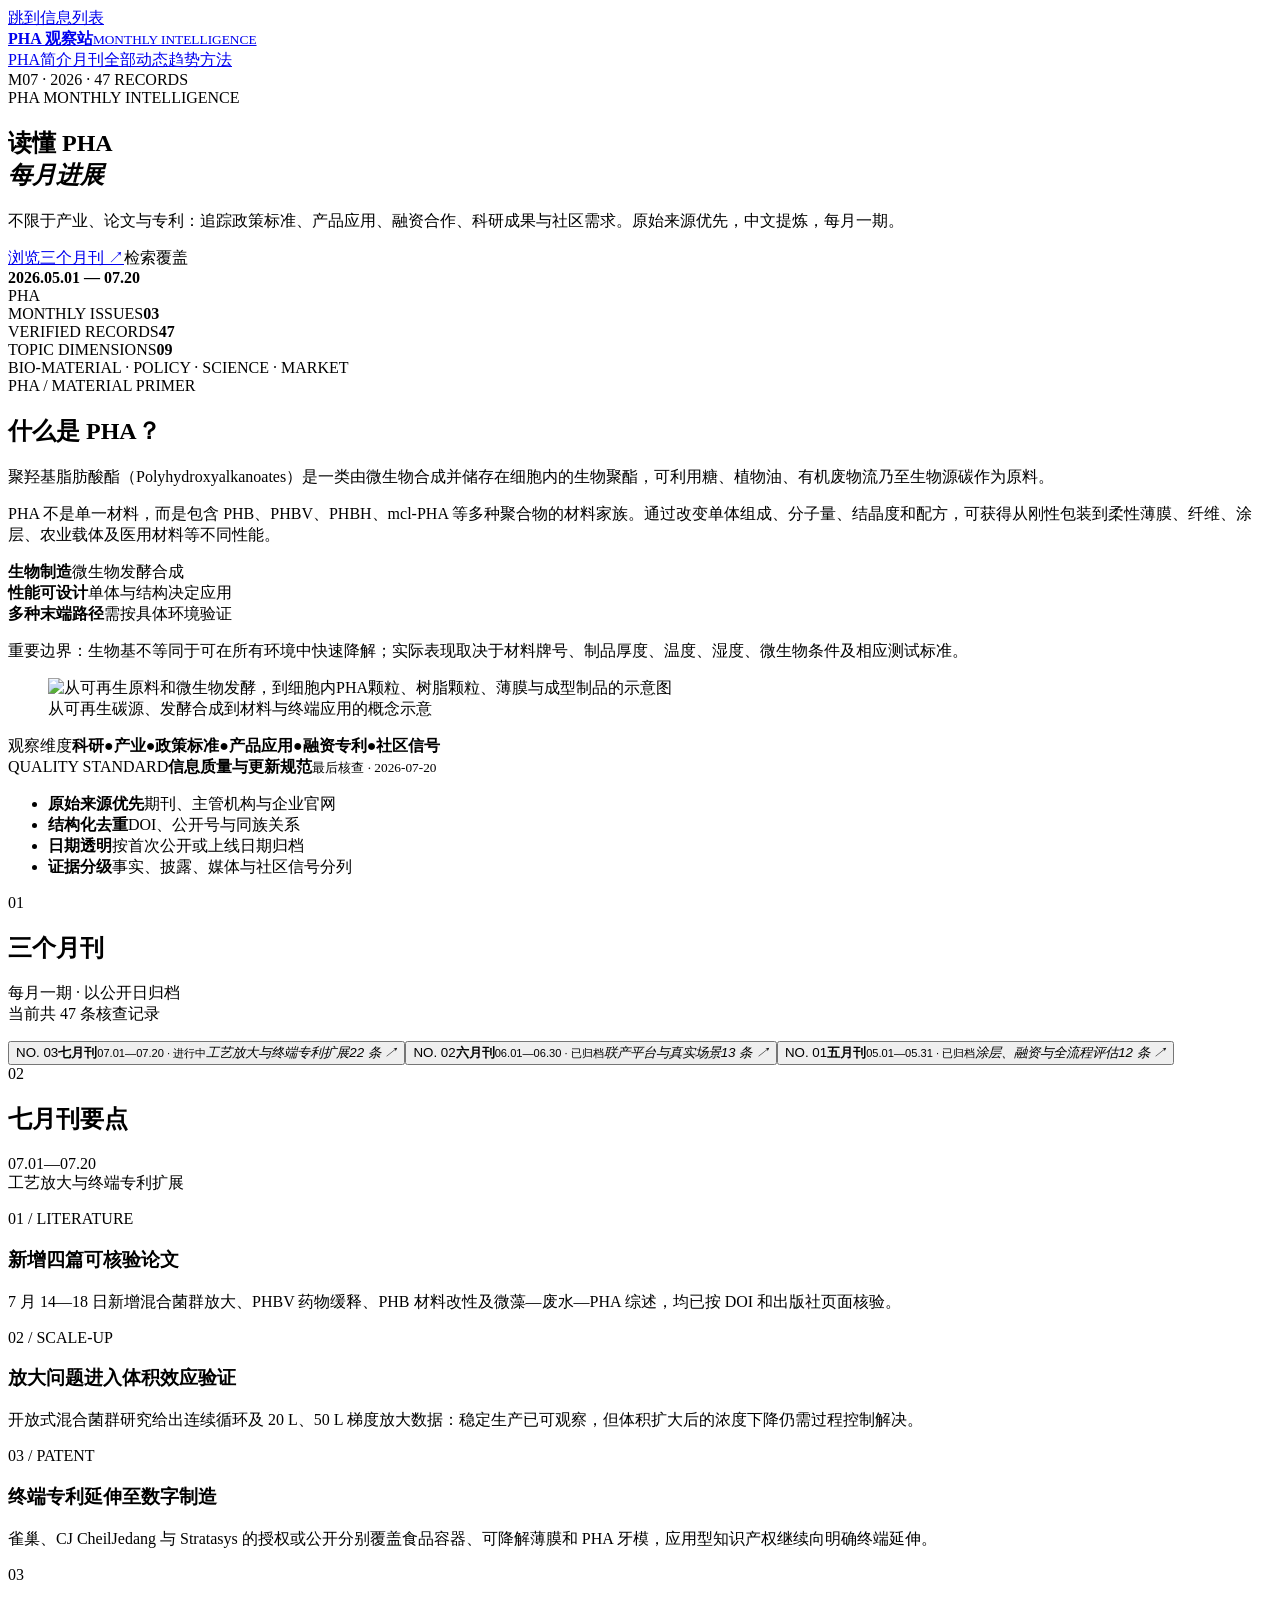
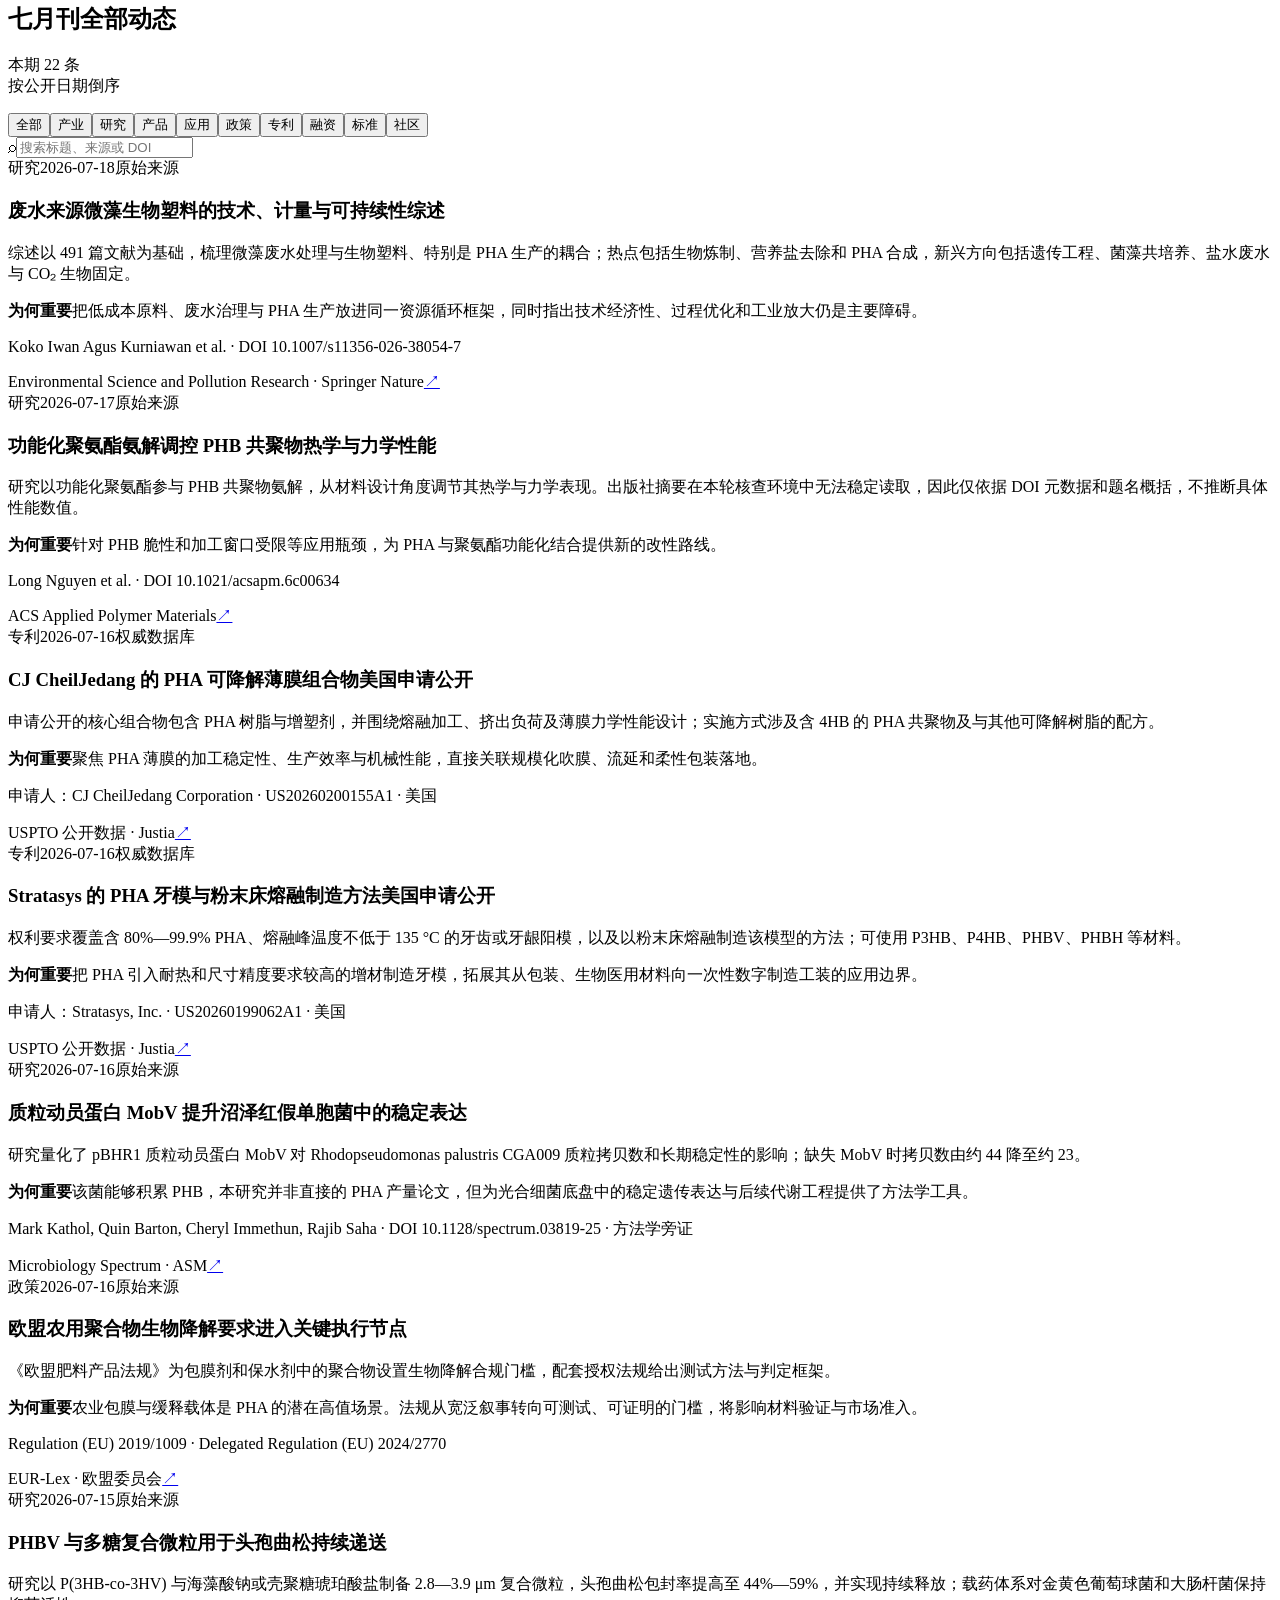
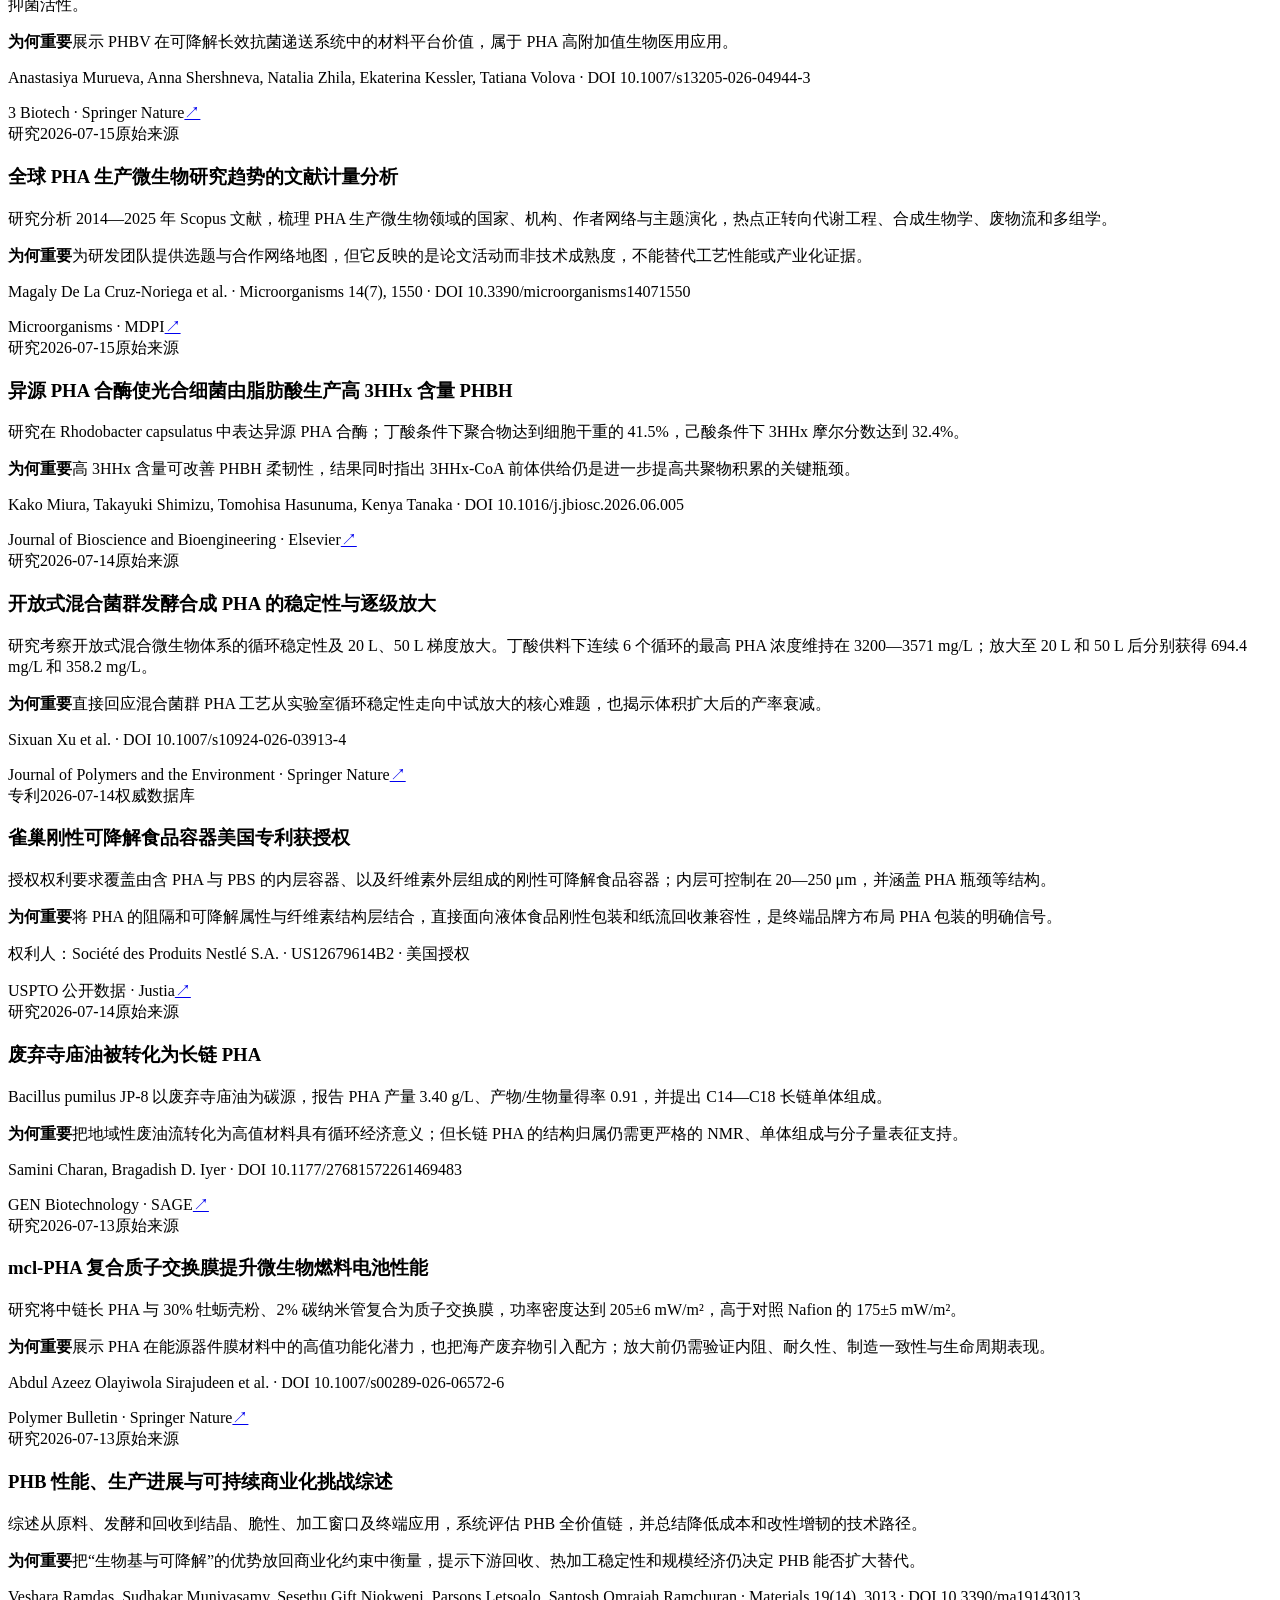
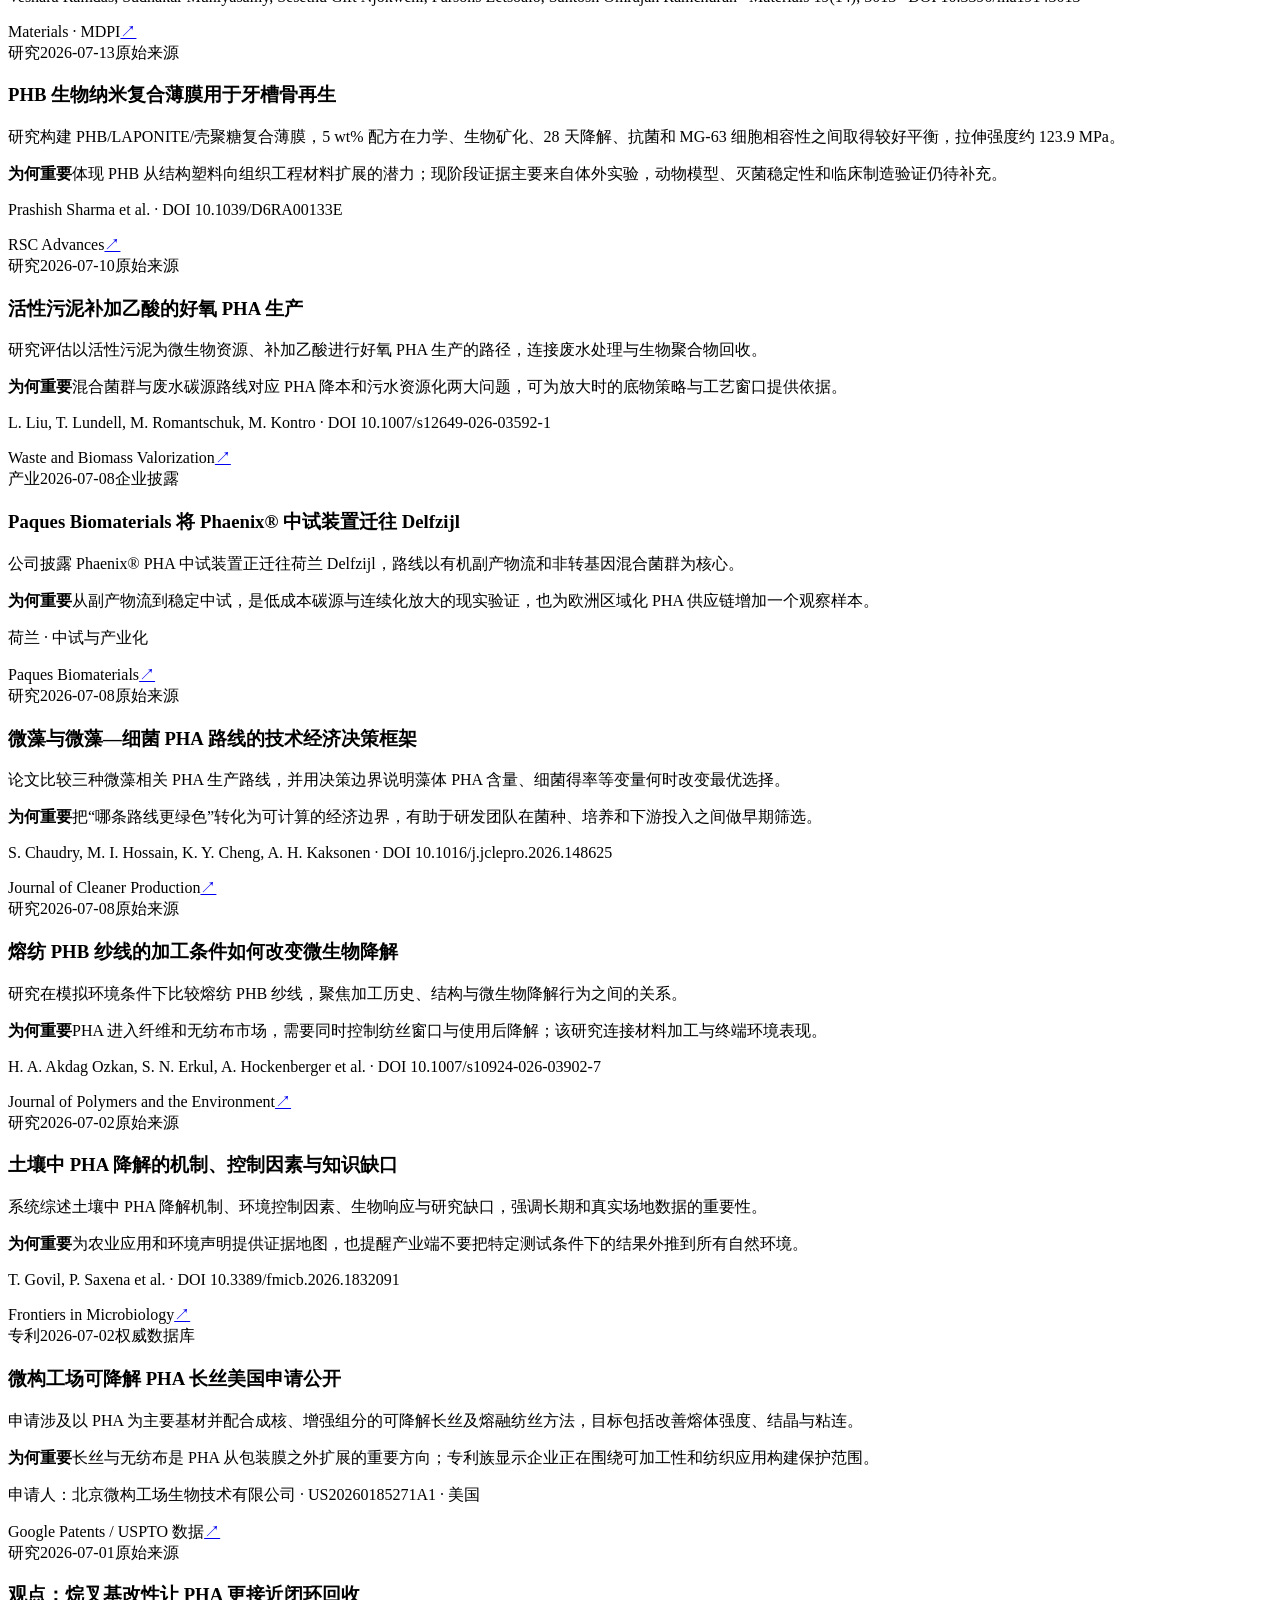
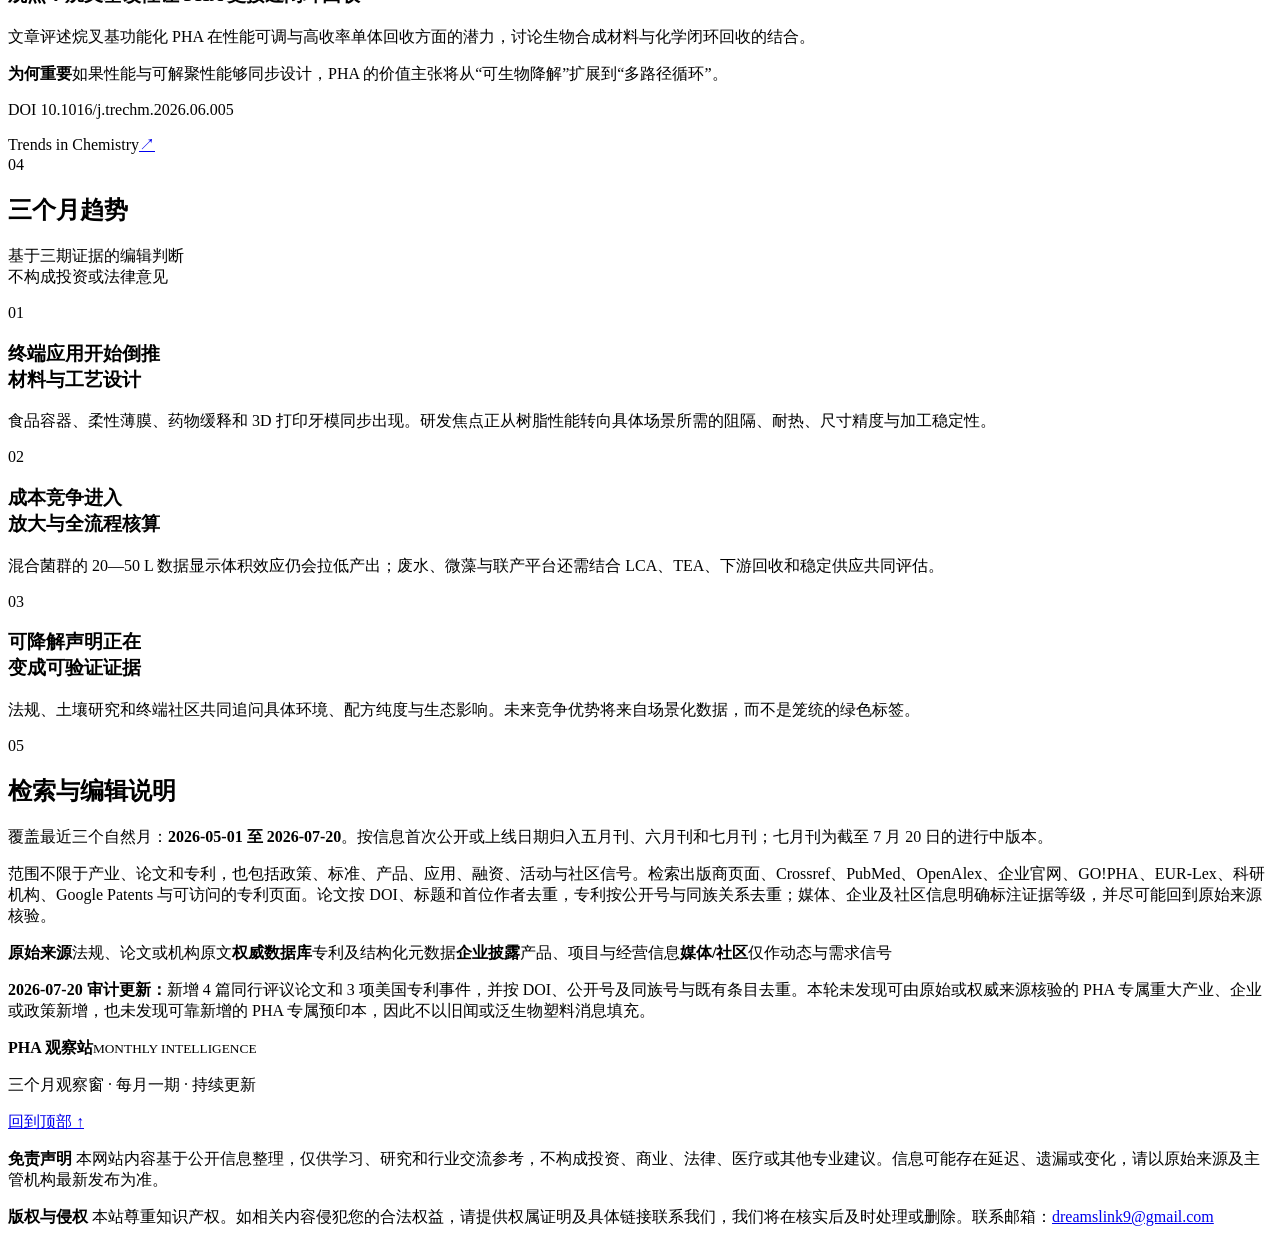
==== commit 8476afac: "Update PHA intelligence through 2026-07-20" ====
--- a/index.html
+++ b/index.html
@@ -1,2 +1,2 @@
-<!DOCTYPE html><html lang="zh-CN"><head><meta charSet="utf-8"/><meta name="viewport" content="width=device-width, initial-scale=1"/><link rel="preload" as="image" href="/PHA/pha-intro.png"/><link rel="stylesheet" href="/PHA/assets/index-WP916l68.css" data-rsc-css-href="/PHA/assets/index-WP916l68.css" data-precedence="vite-rsc/importer-resources"/><link rel="modulepreload" href="/PHA/assets/layout-segment-context-Dhdizoua.js" crossorigin=""/><link rel="modulepreload" href="/PHA/assets/rolldown-runtime-S-ySWqyJ.js" crossorigin=""/><link rel="modulepreload" href="/PHA/assets/index-BPzA3Gql.js" crossorigin=""/><link rel="modulepreload" href="/PHA/assets/framework-DjPHiq1u.js" crossorigin=""/><link rel="modulepreload" href="/PHA/assets/page-BImU6Yuu.js" crossorigin=""/><title>PHA 观察站｜聚羟基脂肪酸酯月度情报</title><meta name="description" content="最近三个月的 PHA 科研、产业、政策、产品、专利与社区信号，每月一期。"/><meta property="og:title" content="PHA 观察站"/><meta property="og:description" content="三个月观察窗，每月一期，读懂 PHA 的下一步。"/><meta property="og:type" content="website"/><meta property="og:image" content="/PHA/pha-pulse-og.png"/><meta property="og:image:width" content="1732"/><meta property="og:image:height" content="909"/><meta property="og:image:alt" content="PHA PULSE 聚合物与生物制造情报封面"/><meta name="twitter:card" content="summary_large_image"/><meta name="twitter:title" content="PHA 观察站"/><meta name="twitter:description" content="三个月观察窗，每月一期，读懂 PHA 的下一步。"/><meta name="twitter:image" content="/PHA/pha-pulse-og.png"/><meta name="twitter:image:width" content="1732"/><meta name="twitter:image:height" content="909"/><meta name="twitter:image:alt" content="PHA PULSE 聚合物与生物制造情报封面"/><script>self.__VINEXT_RSC_PARAMS__={}</script><script>self.__VINEXT_RSC_NAV__={"pathname":"/","searchParams":[]}</script><link rel="modulepreload" href="/PHA/assets/index-BPzA3Gql.js" />
-</head><body><main><a class="skip-link" href="#feed">跳到信息列表</a><header class="site-header"><a class="brand" href="#top" aria-label="PHA 观察站首页"><span class="brand-dot"></span><span class="brand-lockup"><b>PHA 观察站</b><small>MONTHLY INTELLIGENCE</small></span></a><nav aria-label="主导航"><a href="#about-pha">PHA简介</a><a href="#issues">月刊</a><a href="#feed">全部动态</a><a href="#trend">趋势</a><a href="#method">方法</a></nav><span class="edition">M07 · 2026 · <!-- -->40<!-- --> RECORDS</span></header><section class="hero" id="top"><div class="hero-copy"><div class="eyebrow"><span></span> PHA MONTHLY INTELLIGENCE</div><h1>读懂 PHA<br/><em>每月进展</em></h1><p class="hero-lede">不限于产业、论文与专利：追踪政策标准、产品应用、融资合作、科研成果与社区需求。原始来源优先，中文提炼，每月一期。</p><div class="hero-actions"><a class="primary-btn" href="#issues">浏览三个月刊 <span aria-hidden="true">↗</span></a><span class="coverage">检索覆盖<br/><b>2026.05.01 — 07.19</b></span></div></div><div class="hero-visual" aria-hidden="true"><div class="orbit orbit-one"></div><div class="orbit orbit-two"></div><div class="polymer polymer-a">PHA</div><div class="polymer polymer-b"></div><div class="polymer polymer-c"></div><div class="scanline"></div><div class="hero-dashboard"><div><span>MONTHLY ISSUES</span><b>03</b></div><div><span>VERIFIED RECORDS</span><b>40</b></div><div><span>TOPIC DIMENSIONS</span><b>09</b></div></div><span class="visual-note">BIO-MATERIAL · POLICY · SCIENCE · MARKET</span></div></section><section class="pha-intro" id="about-pha" aria-labelledby="pha-intro-title"><div class="pha-intro-copy"><span class="section-label">PHA / MATERIAL PRIMER</span><h2 id="pha-intro-title">什么是 PHA？</h2><p class="intro-lede">聚羟基脂肪酸酯（Polyhydroxyalkanoates）是一类由微生物合成并储存在细胞内的生物聚酯，可利用糖、植物油、有机废物流乃至生物源碳作为原料。</p><p>PHA 不是单一材料，而是包含 PHB、PHBV、PHBH、mcl-PHA 等多种聚合物的材料家族。通过改变单体组成、分子量、结晶度和配方，可获得从刚性包装到柔性薄膜、纤维、涂层、农业载体及医用材料等不同性能。</p><div class="intro-facts"><div><b>生物制造</b><span>微生物发酵合成</span></div><div><b>性能可设计</b><span>单体与结构决定应用</span></div><div><b>多种末端路径</b><span>需按具体环境验证</span></div></div><p class="intro-note">重要边界：生物基不等同于可在所有环境中快速降解；实际表现取决于材料牌号、制品厚度、温度、湿度、微生物条件及相应测试标准。</p></div><figure class="pha-intro-visual"><img src="/PHA/pha-intro.png" alt="从可再生原料和微生物发酵，到细胞内PHA颗粒、树脂颗粒、薄膜与成型制品的示意图"/><figcaption>从可再生碳源、发酵合成到材料与终端应用的概念示意</figcaption></figure></section><section class="ticker" aria-label="覆盖主题"><span>观察维度</span><b>科研</b><i>●</i><b>产业</b><i>●</i><b>政策标准</b><i>●</i><b>产品应用</b><i>●</i><b>融资专利</b><i>●</i><b>社区信号</b></section><section class="quality-bar" aria-label="信息质量与更新规范"><div class="quality-intro"><span>QUALITY STANDARD</span><b>信息质量与更新规范</b><small>最后核查 · 2026-07-19</small></div><ul><li><b>原始来源优先</b><span>期刊、主管机构与企业官网</span></li><li><b>结构化去重</b><span>DOI、公开号与同族关系</span></li><li><b>日期透明</b><span>按首次公开或上线日期归档</span></li><li><b>证据分级</b><span>事实、披露、媒体与社区信号分列</span></li></ul></section><section class="section issue-archive" id="issues"><div class="section-head"><div><span class="index">01</span><h2>三个月刊</h2></div><p>每月一期 · 以公开日归档<br/>当前共 <!-- -->40<!-- --> 条核查记录</p></div><div class="issue-tabs" role="tablist" aria-label="选择月刊"><button role="tab" aria-selected="true" aria-controls="monthly-panel" tabindex="0" class="active"><span>NO. 03</span><b>七月刊</b><small>07.01—07.19<!-- --> · <!-- -->进行中</small><em>文献密集更新与功能材料拓展</em><i>15<!-- --> 条 ↗</i></button><button role="tab" aria-selected="false" aria-controls="monthly-panel" tabindex="-1" class=""><span>NO. 02</span><b>六月刊</b><small>06.01—06.30<!-- --> · <!-- -->已归档</small><em>联产平台与真实场景</em><i>13<!-- --> 条 ↗</i></button><button role="tab" aria-selected="false" aria-controls="monthly-panel" tabindex="-1" class=""><span>NO. 01</span><b>五月刊</b><small>05.01—05.31<!-- --> · <!-- -->已归档</small><em>涂层、融资与全流程评估</em><i>12<!-- --> 条 ↗</i></button></div></section><section class="section monthly-brief" id="monthly-panel" aria-live="polite"><div class="section-head"><div><span class="index">02</span><h2>七月刊<!-- -->要点</h2></div><p>07.01—07.19<br/>文献密集更新与功能材料拓展</p></div><div class="signal-grid"><article class="signal feature"><span class="signal-no">0<!-- -->1<!-- --> / <!-- -->LITERATURE</span><h3>一周新增七篇可核验论文</h3><p>从膜电极、骨修复薄膜到菌株工具与 PHBH 单体调控，7 月 13—16 日出现密集研究更新，均已回到期刊或 DOI 元数据核验。</p></article><article class="signal "><span class="signal-no">0<!-- -->2<!-- --> / <!-- -->SCALE-UP</span><h3>成本问题转向全链条优化</h3><p>PHB 商业化综述、废油底物与 Paques 中试迁移共同表明：发酵得率之外，下游分离、材料加工和稳定供应仍是放大核心。</p></article><article class="signal "><span class="signal-no">0<!-- -->3<!-- --> / <!-- -->MATERIAL</span><h3>功能材料边界继续外扩</h3><p>mcl-PHA 质子交换膜、PHB 生物纳米复合薄膜与高 3HHx 共聚物同步推进，PHA 正从通用降解材料走向可设计功能平台。</p></article></div></section><section class="section feed" id="feed"><div class="section-head"><div><span class="index">03</span><h2>七月刊<!-- -->全部动态</h2></div><p>本期 <!-- -->15<!-- --> 条<br/>按公开日期倒序</p></div><div class="toolbar"><div class="filters" role="group" aria-label="内容筛选"><button aria-pressed="true" class="active">全部</button><button aria-pressed="false" class="">产业</button><button aria-pressed="false" class="">研究</button><button aria-pressed="false" class="">产品</button><button aria-pressed="false" class="">应用</button><button aria-pressed="false" class="">政策</button><button aria-pressed="false" class="">专利</button><button aria-pressed="false" class="">融资</button><button aria-pressed="false" class="">标准</button><button aria-pressed="false" class="">社区</button></div><label class="search"><span>⌕</span><input type="search" autoComplete="off" placeholder="搜索标题、来源或 DOI" aria-label="搜索本期内容" value=""/></label></div><div class="story-list"><article class="story"><div class="story-meta"><span class="tag tag-研究">研究</span><time>2026-07-16</time><span class="evidence">原始来源</span></div><div class="story-body"><h3>质粒动员蛋白 MobV 提升沼泽红假单胞菌中的稳定表达</h3><p>研究量化了 pBHR1 质粒动员蛋白 MobV 对 Rhodopseudomonas palustris CGA009 质粒拷贝数和长期稳定性的影响；缺失 MobV 时拷贝数由约 44 降至约 23。</p><div class="relevance"><b>为何重要</b><span>该菌能够积累 PHB，本研究并非直接的 PHA 产量论文，但为光合细菌底盘中的稳定遗传表达与后续代谢工程提供了方法学工具。</span></div><p class="detail">Mark Kathol, Quin Barton, Cheryl Immethun, Rajib Saha · DOI 10.1128/spectrum.03819-25 · 方法学旁证</p></div><div class="story-source"><span>Microbiology Spectrum · ASM</span><a href="https://doi.org/10.1128/spectrum.03819-25" target="_blank" rel="noreferrer" aria-label="打开来源：质粒动员蛋白 MobV 提升沼泽红假单胞菌中的稳定表达"><span aria-hidden="true">↗</span></a></div></article><article class="story"><div class="story-meta"><span class="tag tag-政策">政策</span><time>2026-07-16</time><span class="evidence">原始来源</span></div><div class="story-body"><h3>欧盟农用聚合物生物降解要求进入关键执行节点</h3><p>《欧盟肥料产品法规》为包膜剂和保水剂中的聚合物设置生物降解合规门槛，配套授权法规给出测试方法与判定框架。</p><div class="relevance"><b>为何重要</b><span>农业包膜与缓释载体是 PHA 的潜在高值场景。法规从宽泛叙事转向可测试、可证明的门槛，将影响材料验证与市场准入。</span></div><p class="detail">Regulation (EU) 2019/1009 · Delegated Regulation (EU) 2024/2770</p></div><div class="story-source"><span>EUR-Lex · 欧盟委员会</span><a href="https://eur-lex.europa.eu/legal-content/EN/TXT/?uri=CELEX%3A32024R2770" target="_blank" rel="noreferrer" aria-label="打开来源：欧盟农用聚合物生物降解要求进入关键执行节点"><span aria-hidden="true">↗</span></a></div></article><article class="story"><div class="story-meta"><span class="tag tag-研究">研究</span><time>2026-07-15</time><span class="evidence">原始来源</span></div><div class="story-body"><h3>全球 PHA 生产微生物研究趋势的文献计量分析</h3><p>研究分析 2014—2025 年 Scopus 文献，梳理 PHA 生产微生物领域的国家、机构、作者网络与主题演化，热点正转向代谢工程、合成生物学、废物流和多组学。</p><div class="relevance"><b>为何重要</b><span>为研发团队提供选题与合作网络地图，但它反映的是论文活动而非技术成熟度，不能替代工艺性能或产业化证据。</span></div><p class="detail">Magaly De La Cruz-Noriega et al. · Microorganisms 14(7), 1550 · DOI 10.3390/microorganisms14071550</p></div><div class="story-source"><span>Microorganisms · MDPI</span><a href="https://doi.org/10.3390/microorganisms14071550" target="_blank" rel="noreferrer" aria-label="打开来源：全球 PHA 生产微生物研究趋势的文献计量分析"><span aria-hidden="true">↗</span></a></div></article><article class="story"><div class="story-meta"><span class="tag tag-研究">研究</span><time>2026-07-15</time><span class="evidence">原始来源</span></div><div class="story-body"><h3>异源 PHA 合酶使光合细菌由脂肪酸生产高 3HHx 含量 PHBH</h3><p>研究在 Rhodobacter capsulatus 中表达异源 PHA 合酶；丁酸条件下聚合物达到细胞干重的 41.5%，己酸条件下 3HHx 摩尔分数达到 32.4%。</p><div class="relevance"><b>为何重要</b><span>高 3HHx 含量可改善 PHBH 柔韧性，结果同时指出 3HHx-CoA 前体供给仍是进一步提高共聚物积累的关键瓶颈。</span></div><p class="detail">Kako Miura, Takayuki Shimizu, Tomohisa Hasunuma, Kenya Tanaka · DOI 10.1016/j.jbiosc.2026.06.005</p></div><div class="story-source"><span>Journal of Bioscience and Bioengineering · Elsevier</span><a href="https://doi.org/10.1016/j.jbiosc.2026.06.005" target="_blank" rel="noreferrer" aria-label="打开来源：异源 PHA 合酶使光合细菌由脂肪酸生产高 3HHx 含量 PHBH"><span aria-hidden="true">↗</span></a></div></article><article class="story"><div class="story-meta"><span class="tag tag-研究">研究</span><time>2026-07-14</time><span class="evidence">原始来源</span></div><div class="story-body"><h3>废弃寺庙油被转化为长链 PHA</h3><p>Bacillus pumilus JP-8 以废弃寺庙油为碳源，报告 PHA 产量 3.40 g/L、产物/生物量得率 0.91，并提出 C14—C18 长链单体组成。</p><div class="relevance"><b>为何重要</b><span>把地域性废油流转化为高值材料具有循环经济意义；但长链 PHA 的结构归属仍需更严格的 NMR、单体组成与分子量表征支持。</span></div><p class="detail">Samini Charan, Bragadish D. Iyer · DOI 10.1177/27681572261469483</p></div><div class="story-source"><span>GEN Biotechnology · SAGE</span><a href="https://doi.org/10.1177/27681572261469483" target="_blank" rel="noreferrer" aria-label="打开来源：废弃寺庙油被转化为长链 PHA"><span aria-hidden="true">↗</span></a></div></article><article class="story"><div class="story-meta"><span class="tag tag-研究">研究</span><time>2026-07-13</time><span class="evidence">原始来源</span></div><div class="story-body"><h3>mcl-PHA 复合质子交换膜提升微生物燃料电池性能</h3><p>研究将中链长 PHA 与 30% 牡蛎壳粉、2% 碳纳米管复合为质子交换膜，功率密度达到 205±6 mW/m²，高于对照 Nafion 的 175±5 mW/m²。</p><div class="relevance"><b>为何重要</b><span>展示 PHA 在能源器件膜材料中的高值功能化潜力，也把海产废弃物引入配方；放大前仍需验证内阻、耐久性、制造一致性与生命周期表现。</span></div><p class="detail">Abdul Azeez Olayiwola Sirajudeen et al. · DOI 10.1007/s00289-026-06572-6</p></div><div class="story-source"><span>Polymer Bulletin · Springer Nature</span><a href="https://doi.org/10.1007/s00289-026-06572-6" target="_blank" rel="noreferrer" aria-label="打开来源：mcl-PHA 复合质子交换膜提升微生物燃料电池性能"><span aria-hidden="true">↗</span></a></div></article><article class="story"><div class="story-meta"><span class="tag tag-研究">研究</span><time>2026-07-13</time><span class="evidence">原始来源</span></div><div class="story-body"><h3>PHB 性能、生产进展与可持续商业化挑战综述</h3><p>综述从原料、发酵和回收到结晶、脆性、加工窗口及终端应用，系统评估 PHB 全价值链，并总结降低成本和改性增韧的技术路径。</p><div class="relevance"><b>为何重要</b><span>把“生物基与可降解”的优势放回商业化约束中衡量，提示下游回收、热加工稳定性和规模经济仍决定 PHB 能否扩大替代。</span></div><p class="detail">Veshara Ramdas, Sudhakar Muniyasamy, Sesethu Gift Njokweni, Parsons Letsoalo, Santosh Omrajah Ramchuran · Materials 19(14), 3013 · DOI 10.3390/ma19143013</p></div><div class="story-source"><span>Materials · MDPI</span><a href="https://doi.org/10.3390/ma19143013" target="_blank" rel="noreferrer" aria-label="打开来源：PHB 性能、生产进展与可持续商业化挑战综述"><span aria-hidden="true">↗</span></a></div></article><article class="story"><div class="story-meta"><span class="tag tag-研究">研究</span><time>2026-07-13</time><span class="evidence">原始来源</span></div><div class="story-body"><h3>PHB 生物纳米复合薄膜用于牙槽骨再生</h3><p>研究构建 PHB/LAPONITE/壳聚糖复合薄膜，5 wt% 配方在力学、生物矿化、28 天降解、抗菌和 MG-63 细胞相容性之间取得较好平衡，拉伸强度约 123.9 MPa。</p><div class="relevance"><b>为何重要</b><span>体现 PHB 从结构塑料向组织工程材料扩展的潜力；现阶段证据主要来自体外实验，动物模型、灭菌稳定性和临床制造验证仍待补充。</span></div><p class="detail">Prashish Sharma et al. · DOI 10.1039/D6RA00133E</p></div><div class="story-source"><span>RSC Advances</span><a href="https://doi.org/10.1039/D6RA00133E" target="_blank" rel="noreferrer" aria-label="打开来源：PHB 生物纳米复合薄膜用于牙槽骨再生"><span aria-hidden="true">↗</span></a></div></article><article class="story"><div class="story-meta"><span class="tag tag-研究">研究</span><time>2026-07-10</time><span class="evidence">原始来源</span></div><div class="story-body"><h3>活性污泥补加乙酸的好氧 PHA 生产</h3><p>研究评估以活性污泥为微生物资源、补加乙酸进行好氧 PHA 生产的路径，连接废水处理与生物聚合物回收。</p><div class="relevance"><b>为何重要</b><span>混合菌群与废水碳源路线对应 PHA 降本和污水资源化两大问题，可为放大时的底物策略与工艺窗口提供依据。</span></div><p class="detail">L. Liu, T. Lundell, M. Romantschuk, M. Kontro · DOI 10.1007/s12649-026-03592-1</p></div><div class="story-source"><span>Waste and Biomass Valorization</span><a href="https://doi.org/10.1007/s12649-026-03592-1" target="_blank" rel="noreferrer" aria-label="打开来源：活性污泥补加乙酸的好氧 PHA 生产"><span aria-hidden="true">↗</span></a></div></article><article class="story"><div class="story-meta"><span class="tag tag-产业">产业</span><time>2026-07-08</time><span class="evidence">企业披露</span></div><div class="story-body"><h3>Paques Biomaterials 将 Phaenix® 中试装置迁往 Delfzijl</h3><p>公司披露 Phaenix® PHA 中试装置正迁往荷兰 Delfzijl，路线以有机副产物流和非转基因混合菌群为核心。</p><div class="relevance"><b>为何重要</b><span>从副产物流到稳定中试，是低成本碳源与连续化放大的现实验证，也为欧洲区域化 PHA 供应链增加一个观察样本。</span></div><p class="detail">荷兰 · 中试与产业化</p></div><div class="story-source"><span>Paques Biomaterials</span><a href="https://www.paquesbiomaterials.nl/" target="_blank" rel="noreferrer" aria-label="打开来源：Paques Biomaterials 将 Phaenix® 中试装置迁往 Delfzijl"><span aria-hidden="true">↗</span></a></div></article><article class="story"><div class="story-meta"><span class="tag tag-研究">研究</span><time>2026-07-08</time><span class="evidence">原始来源</span></div><div class="story-body"><h3>微藻与微藻—细菌 PHA 路线的技术经济决策框架</h3><p>论文比较三种微藻相关 PHA 生产路线，并用决策边界说明藻体 PHA 含量、细菌得率等变量何时改变最优选择。</p><div class="relevance"><b>为何重要</b><span>把“哪条路线更绿色”转化为可计算的经济边界，有助于研发团队在菌种、培养和下游投入之间做早期筛选。</span></div><p class="detail">S. Chaudry, M. I. Hossain, K. Y. Cheng, A. H. Kaksonen · DOI 10.1016/j.jclepro.2026.148625</p></div><div class="story-source"><span>Journal of Cleaner Production</span><a href="https://doi.org/10.1016/j.jclepro.2026.148625" target="_blank" rel="noreferrer" aria-label="打开来源：微藻与微藻—细菌 PHA 路线的技术经济决策框架"><span aria-hidden="true">↗</span></a></div></article><article class="story"><div class="story-meta"><span class="tag tag-研究">研究</span><time>2026-07-08</time><span class="evidence">原始来源</span></div><div class="story-body"><h3>熔纺 PHB 纱线的加工条件如何改变微生物降解</h3><p>研究在模拟环境条件下比较熔纺 PHB 纱线，聚焦加工历史、结构与微生物降解行为之间的关系。</p><div class="relevance"><b>为何重要</b><span>PHA 进入纤维和无纺布市场，需要同时控制纺丝窗口与使用后降解；该研究连接材料加工与终端环境表现。</span></div><p class="detail">H. A. Akdag Ozkan, S. N. Erkul, A. Hockenberger et al. · DOI 10.1007/s10924-026-03902-7</p></div><div class="story-source"><span>Journal of Polymers and the Environment</span><a href="https://doi.org/10.1007/s10924-026-03902-7" target="_blank" rel="noreferrer" aria-label="打开来源：熔纺 PHB 纱线的加工条件如何改变微生物降解"><span aria-hidden="true">↗</span></a></div></article><article class="story"><div class="story-meta"><span class="tag tag-研究">研究</span><time>2026-07-02</time><span class="evidence">原始来源</span></div><div class="story-body"><h3>土壤中 PHA 降解的机制、控制因素与知识缺口</h3><p>系统综述土壤中 PHA 降解机制、环境控制因素、生物响应与研究缺口，强调长期和真实场地数据的重要性。</p><div class="relevance"><b>为何重要</b><span>为农业应用和环境声明提供证据地图，也提醒产业端不要把特定测试条件下的结果外推到所有自然环境。</span></div><p class="detail">T. Govil, P. Saxena et al. · DOI 10.3389/fmicb.2026.1832091</p></div><div class="story-source"><span>Frontiers in Microbiology</span><a href="https://doi.org/10.3389/fmicb.2026.1832091" target="_blank" rel="noreferrer" aria-label="打开来源：土壤中 PHA 降解的机制、控制因素与知识缺口"><span aria-hidden="true">↗</span></a></div></article><article class="story"><div class="story-meta"><span class="tag tag-专利">专利</span><time>2026-07-02</time><span class="evidence">权威数据库</span></div><div class="story-body"><h3>微构工场可降解 PHA 长丝美国申请公开</h3><p>申请涉及以 PHA 为主要基材并配合成核、增强组分的可降解长丝及熔融纺丝方法，目标包括改善熔体强度、结晶与粘连。</p><div class="relevance"><b>为何重要</b><span>长丝与无纺布是 PHA 从包装膜之外扩展的重要方向；专利族显示企业正在围绕可加工性和纺织应用构建保护范围。</span></div><p class="detail">申请人：北京微构工场生物技术有限公司 · US20260185271A1 · 美国</p></div><div class="story-source"><span>Google Patents / USPTO 数据</span><a href="https://patents.google.com/patent/US20260185271A1/en" target="_blank" rel="noreferrer" aria-label="打开来源：微构工场可降解 PHA 长丝美国申请公开"><span aria-hidden="true">↗</span></a></div></article><article class="story"><div class="story-meta"><span class="tag tag-研究">研究</span><time>2026-07-01</time><span class="evidence">原始来源</span></div><div class="story-body"><h3>观点：烷叉基改性让 PHA 更接近闭环回收</h3><p>文章评述烷叉基功能化 PHA 在性能可调与高收率单体回收方面的潜力，讨论生物合成材料与化学闭环回收的结合。</p><div class="relevance"><b>为何重要</b><span>如果性能与可解聚性能够同步设计，PHA 的价值主张将从“可生物降解”扩展到“多路径循环”。</span></div><p class="detail">DOI 10.1016/j.trechm.2026.06.005</p></div><div class="story-source"><span>Trends in Chemistry</span><a href="https://doi.org/10.1016/j.trechm.2026.06.005" target="_blank" rel="noreferrer" aria-label="打开来源：观点：烷叉基改性让 PHA 更接近闭环回收"><span aria-hidden="true">↗</span></a></div></article></div></section><section class="section trends" id="trend"><div class="section-head light"><div><span class="index">04</span><h2>三个月趋势</h2></div><p>基于三期证据的编辑判断<br/>不构成投资或法律意见</p></div><div class="trend-grid"><article><span>01</span><h3>产品化焦点从树脂<br/>转向具体工艺窗口</h3><p>纸张挤出涂层、纤维熔纺、固液分离与控释包膜同时升温。企业和研究者正在解决“如何在现有设备上稳定加工”这一商业化问题。</p></article><article><span>02</span><h3>成本竞争进入<br/>全流程核算阶段</h3><p>废水、副产物流、微藻和联产平台只是起点；动态模拟、LCA、TEA 与下游回收被纳入同一框架，局部高得率不再等于全局最优。</p></article><article><span>03</span><h3>可降解声明正在<br/>变成可验证证据</h3><p>法规、土壤研究和终端社区共同追问具体环境、配方纯度与生态影响。未来竞争优势将来自场景化数据，而不是笼统的绿色标签。</p></article></div></section><section class="method" id="method"><div><span class="index">05</span><h2>检索与编辑说明</h2></div><div class="method-copy"><p>覆盖最近三个自然月：<b>2026-05-01 至 2026-07-19</b>。按信息首次公开或上线日期归入五月刊、六月刊和七月刊；七月刊为截至 7 月 19 日的进行中版本。</p><p>范围不限于产业、论文和专利，也包括政策、标准、产品、应用、融资、活动与社区信号。检索出版商页面、Crossref、PubMed、OpenAlex、企业官网、GO!PHA、EUR-Lex、科研机构、Google Patents 与可访问的专利页面。论文按 DOI、标题和首位作者去重，专利按公开号与同族关系去重；媒体、企业及社区信息明确标注证据等级，并尽可能回到原始来源核验。</p><div class="evidence-guide" aria-label="证据等级说明"><span><b>原始来源</b>法规、论文或机构原文</span><span><b>权威数据库</b>专利及结构化元数据</span><span><b>企业披露</b>产品、项目与经营信息</span><span><b>媒体/社区</b>仅作动态与需求信号</span></div><p><b>2026-07-19 审计更新：</b>已将周报和月度专业报告与网站逐项对表，补录 15 条具有稳定原始链接的记录。只有二手转述、社交平台帖文、无明确公开日期或已超出观察窗的线索未计入月刊；其中 AIM-PACE 资助额按 CBE JU 官方页面更正为 €6,957,584。</p></div></section><footer><div class="footer-main"><div class="brand"><span class="brand-dot"></span><span class="brand-lockup"><b>PHA 观察站</b><small>MONTHLY INTELLIGENCE</small></span></div><p>三个月观察窗 · 每月一期 · 持续更新</p><a href="#top">回到顶部 ↑</a></div><div class="footer-legal" aria-label="免责声明与侵权联系"><p><b>免责声明</b> 本网站内容基于公开信息整理，仅供学习、研究和行业交流参考，不构成投资、商业、法律、医疗或其他专业建议。信息可能存在延迟、遗漏或变化，请以原始来源及主管机构最新发布为准。</p><p><b>版权与侵权</b> 本站尊重知识产权。如相关内容侵犯您的合法权益，请提供权属证明及具体链接联系我们，我们将在核实后及时处理或删除。联系邮箱：<a href="mailto:dreamslink9@gmail.com">dreamslink9@gmail.com</a></p></div></footer></main><script id="_R_">import("/PHA/assets/index-BPzA3Gql.js")</script></body></html><script>self.__VINEXT_RSC_CHUNKS__=self.__VINEXT_RSC_CHUNKS__||[];self.__VINEXT_RSC_CHUNKS__.push("2:I[\"8a1c26e77cc3\",[],\"Children\",1]\n3:I[\"e562e7309659\",[],\"LayoutSegmentProvider\",1]\n4:I[\"8a1c26e77cc3\",[],\"Slot\",1]\n5:I[\"d041429ec63f\",[],\"RedirectBoundary\",1]\n:HL[\"/PHA/assets/index-WP916l68.css\",\"style\"]\n")</script><script>self.__VINEXT_RSC_CHUNKS__=self.__VINEXT_RSC_CHUNKS__||[];self.__VINEXT_RSC_CHUNKS__.push("0:{\"__route\":\"route:/\",\"__interceptionContext\":null,\"__layoutIds\":[\"layout:/\"],\"__rootLayout\":\"/\",\"page:/\":\"$L1\",\"layout:/\":[[[[\"$\",\"link\",\"css:/PHA/assets/index-WP916l68.css\",{\"rel\":\"stylesheet\",\"precedence\":\"vite-rsc/importer-resources\",\"href\":\"/PHA/assets/index-WP916l68.css\",\"data-rsc-css-href\":\"/PHA/assets/index-WP916l68.css\"}],\"$undefined\"],[\"$\",\"html\",null,{\"lang\":\"zh-CN\",\"children\":[\"$\",\"body\",null,{\"children\":[\"$\",\"$L2\",null,{}]}]}]],null],\"route:/\":[[[\"$\",\"meta\",null,{\"charSet\":\"utf-8\"}],[[\"$\",\"title\",\"0\",{\"children\":\"PHA 观察站｜聚羟基脂肪酸酯月度情报\"}],[\"$\",\"meta\",\"1\",{\"name\":\"description\",\"content\":\"最近三个月的 PHA 科研、产业、政策、产品、专利与社区信号，每月一期。\"}],[\"$\",\"meta\",\"2\",{\"property\":\"og:title\",\"content\":\"PHA 观察站\"}],[\"$\",\"meta\",\"3\",{\"property\":\"og:description\",\"content\":\"三个月观察窗，每月一期，读懂 PHA 的下一步。\"}],[\"$\",\"meta\",\"4\",{\"property\":\"og:type\",\"content\":\"website\"}],[\"$\",\"meta\",\"5\",{\"property\":\"og:image\",\"content\":\"/pha-pulse-og.png\"}],[\"$\",\"meta\",\"6\",{\"property\":\"og:image:width\",\"content\":\"1732\"}],[\"$\",\"meta\",\"7\",{\"property\":\"og:image:height\",\"content\":\"909\"}],[\"$\",\"meta\",\"8\",{\"property\":\"og:image:alt\",\"content\":\"PHA PULSE 聚合物与生物制造情报封面\"}],[\"$\",\"meta\",\"9\",{\"name\":\"twitter:card\",\"content\":\"summary_large_image\"}],[\"$\",\"meta\",\"10\",{\"name\":\"twitter:title\",\"content\":\"PHA 观察站\"}],[\"$\",\"meta\",\"11\",{\"name\":\"twitter:description\",\"content\":\"三个月观察窗，每月一期，读懂 PHA 的下一步。\"}],[\"$\",\"meta\",\"12\",{\"name\":\"twitter:image\",\"content\":\"/pha-pulse-og.png\"}],[\"$\",\"meta\",\"13\",{\"name\":\"twitter:image:width\",\"content\":\"1732\"}],[\"$\",\"meta\",\"14\",{\"name\":\"twitter:image:height\",\"content\":\"909\"}],[\"$\",\"meta\",\"15\",{\"name\":\"twitter:image:alt\",\"content\":\"PHA PULSE 聚合物与生物制造情报封面\"}]],[[\"$\",\"meta\",\"0\",{\"name\":\"viewport\",\"content\":\"width=device-width, initial-scale=1\"}]]],[\"$\",\"$L3\",null,{\"segmentMap\":{\"children\":[]},\"children\":[\"$\",\"$L4\",null,{\"id\":\"layout:/\",\"parallelSlots\":\"$undefined\",\"children\":[\"$\",\"$L5\",null,{\"children\":[\"$\",\"$L3\",null,{\"segmentMap\":{\"children\":[]},\"children\":[\"$\",\"$L4\",null,{\"id\":\"page:/\"}]}]}]}]}]],\"__layoutFlags\":{\"layout:/\":\"s\"},\"__artifactCompatibility\":{\"schemaVersion\":1,\"graphVersion\":\"app-route-graph:4uhn5s1wvoptc\",\"deploymentVersion\":\"c083c4ec-53e4-4400-b92e-6455b29458df\",\"appElementsSchemaVersion\":1,\"rscPayloadSchemaVersion\":1,\"rootBoundaryId\":\"/\",\"renderEpoch\":null}}\n")</script><script>self.__VINEXT_RSC_CHUNKS__=self.__VINEXT_RSC_CHUNKS__||[];self.__VINEXT_RSC_CHUNKS__.push("6:I[\"6efdf509a785\",[],\"default\",1]\n1:[\"$\",\"$L6\",null,{\"params\":\"$@7\",\"searchParams\":\"$@8\"}]\n")</script><script>self.__VINEXT_RSC_CHUNKS__=self.__VINEXT_RSC_CHUNKS__||[];self.__VINEXT_RSC_CHUNKS__.push("7:{}\n8:{}\n")</script><script>self.__VINEXT_RSC_DONE__=true</script>+<!DOCTYPE html><html lang="zh-CN"><head><meta charSet="utf-8"/><meta name="viewport" content="width=device-width, initial-scale=1"/><link rel="preload" as="image" href="/PHA/pha-intro.png"/><link rel="stylesheet" href="/PHA/assets/index-WP916l68.css" data-rsc-css-href="/PHA/assets/index-WP916l68.css" data-precedence="vite-rsc/importer-resources"/><link rel="modulepreload" href="/PHA/assets/layout-segment-context-s08m5eM4.js" crossorigin=""/><link rel="modulepreload" href="/PHA/assets/rolldown-runtime-S-ySWqyJ.js" crossorigin=""/><link rel="modulepreload" href="/PHA/assets/index-CSEk6sJr.js" crossorigin=""/><link rel="modulepreload" href="/PHA/assets/framework-DjPHiq1u.js" crossorigin=""/><link rel="modulepreload" href="/PHA/assets/page-BaXQqx2m.js" crossorigin=""/><title>PHA 观察站｜聚羟基脂肪酸酯月度情报</title><meta name="description" content="最近三个月的 PHA 科研、产业、政策、产品、专利与社区信号，每月一期。"/><meta property="og:title" content="PHA 观察站"/><meta property="og:description" content="三个月观察窗，每月一期，读懂 PHA 的下一步。"/><meta property="og:type" content="website"/><meta property="og:image" content="/PHA/pha-pulse-og.png"/><meta property="og:image:width" content="1732"/><meta property="og:image:height" content="909"/><meta property="og:image:alt" content="PHA PULSE 聚合物与生物制造情报封面"/><meta name="twitter:card" content="summary_large_image"/><meta name="twitter:title" content="PHA 观察站"/><meta name="twitter:description" content="三个月观察窗，每月一期，读懂 PHA 的下一步。"/><meta name="twitter:image" content="/PHA/pha-pulse-og.png"/><meta name="twitter:image:width" content="1732"/><meta name="twitter:image:height" content="909"/><meta name="twitter:image:alt" content="PHA PULSE 聚合物与生物制造情报封面"/><script>self.__VINEXT_RSC_PARAMS__={}</script><script>self.__VINEXT_RSC_NAV__={"pathname":"/","searchParams":[]}</script><link rel="modulepreload" href="/PHA/assets/index-CSEk6sJr.js" />
+</head><body><main><a class="skip-link" href="#feed">跳到信息列表</a><header class="site-header"><a class="brand" href="#top" aria-label="PHA 观察站首页"><span class="brand-dot"></span><span class="brand-lockup"><b>PHA 观察站</b><small>MONTHLY INTELLIGENCE</small></span></a><nav aria-label="主导航"><a href="#about-pha">PHA简介</a><a href="#issues">月刊</a><a href="#feed">全部动态</a><a href="#trend">趋势</a><a href="#method">方法</a></nav><span class="edition">M07 · 2026 · <!-- -->47<!-- --> RECORDS</span></header><section class="hero" id="top"><div class="hero-copy"><div class="eyebrow"><span></span> PHA MONTHLY INTELLIGENCE</div><h1>读懂 PHA<br/><em>每月进展</em></h1><p class="hero-lede">不限于产业、论文与专利：追踪政策标准、产品应用、融资合作、科研成果与社区需求。原始来源优先，中文提炼，每月一期。</p><div class="hero-actions"><a class="primary-btn" href="#issues">浏览三个月刊 <span aria-hidden="true">↗</span></a><span class="coverage">检索覆盖<br/><b>2026.05.01 — 07.20</b></span></div></div><div class="hero-visual" aria-hidden="true"><div class="orbit orbit-one"></div><div class="orbit orbit-two"></div><div class="polymer polymer-a">PHA</div><div class="polymer polymer-b"></div><div class="polymer polymer-c"></div><div class="scanline"></div><div class="hero-dashboard"><div><span>MONTHLY ISSUES</span><b>03</b></div><div><span>VERIFIED RECORDS</span><b>47</b></div><div><span>TOPIC DIMENSIONS</span><b>09</b></div></div><span class="visual-note">BIO-MATERIAL · POLICY · SCIENCE · MARKET</span></div></section><section class="pha-intro" id="about-pha" aria-labelledby="pha-intro-title"><div class="pha-intro-copy"><span class="section-label">PHA / MATERIAL PRIMER</span><h2 id="pha-intro-title">什么是 PHA？</h2><p class="intro-lede">聚羟基脂肪酸酯（Polyhydroxyalkanoates）是一类由微生物合成并储存在细胞内的生物聚酯，可利用糖、植物油、有机废物流乃至生物源碳作为原料。</p><p>PHA 不是单一材料，而是包含 PHB、PHBV、PHBH、mcl-PHA 等多种聚合物的材料家族。通过改变单体组成、分子量、结晶度和配方，可获得从刚性包装到柔性薄膜、纤维、涂层、农业载体及医用材料等不同性能。</p><div class="intro-facts"><div><b>生物制造</b><span>微生物发酵合成</span></div><div><b>性能可设计</b><span>单体与结构决定应用</span></div><div><b>多种末端路径</b><span>需按具体环境验证</span></div></div><p class="intro-note">重要边界：生物基不等同于可在所有环境中快速降解；实际表现取决于材料牌号、制品厚度、温度、湿度、微生物条件及相应测试标准。</p></div><figure class="pha-intro-visual"><img src="/PHA/pha-intro.png" alt="从可再生原料和微生物发酵，到细胞内PHA颗粒、树脂颗粒、薄膜与成型制品的示意图"/><figcaption>从可再生碳源、发酵合成到材料与终端应用的概念示意</figcaption></figure></section><section class="ticker" aria-label="覆盖主题"><span>观察维度</span><b>科研</b><i>●</i><b>产业</b><i>●</i><b>政策标准</b><i>●</i><b>产品应用</b><i>●</i><b>融资专利</b><i>●</i><b>社区信号</b></section><section class="quality-bar" aria-label="信息质量与更新规范"><div class="quality-intro"><span>QUALITY STANDARD</span><b>信息质量与更新规范</b><small>最后核查 · 2026-07-20</small></div><ul><li><b>原始来源优先</b><span>期刊、主管机构与企业官网</span></li><li><b>结构化去重</b><span>DOI、公开号与同族关系</span></li><li><b>日期透明</b><span>按首次公开或上线日期归档</span></li><li><b>证据分级</b><span>事实、披露、媒体与社区信号分列</span></li></ul></section><section class="section issue-archive" id="issues"><div class="section-head"><div><span class="index">01</span><h2>三个月刊</h2></div><p>每月一期 · 以公开日归档<br/>当前共 <!-- -->47<!-- --> 条核查记录</p></div><div class="issue-tabs" role="tablist" aria-label="选择月刊"><button role="tab" aria-selected="true" aria-controls="monthly-panel" tabindex="0" class="active"><span>NO. 03</span><b>七月刊</b><small>07.01—07.20<!-- --> · <!-- -->进行中</small><em>工艺放大与终端专利扩展</em><i>22<!-- --> 条 ↗</i></button><button role="tab" aria-selected="false" aria-controls="monthly-panel" tabindex="-1" class=""><span>NO. 02</span><b>六月刊</b><small>06.01—06.30<!-- --> · <!-- -->已归档</small><em>联产平台与真实场景</em><i>13<!-- --> 条 ↗</i></button><button role="tab" aria-selected="false" aria-controls="monthly-panel" tabindex="-1" class=""><span>NO. 01</span><b>五月刊</b><small>05.01—05.31<!-- --> · <!-- -->已归档</small><em>涂层、融资与全流程评估</em><i>12<!-- --> 条 ↗</i></button></div></section><section class="section monthly-brief" id="monthly-panel" aria-live="polite"><div class="section-head"><div><span class="index">02</span><h2>七月刊<!-- -->要点</h2></div><p>07.01—07.20<br/>工艺放大与终端专利扩展</p></div><div class="signal-grid"><article class="signal feature"><span class="signal-no">0<!-- -->1<!-- --> / <!-- -->LITERATURE</span><h3>新增四篇可核验论文</h3><p>7 月 14—18 日新增混合菌群放大、PHBV 药物缓释、PHB 材料改性及微藻—废水—PHA 综述，均已按 DOI 和出版社页面核验。</p></article><article class="signal "><span class="signal-no">0<!-- -->2<!-- --> / <!-- -->SCALE-UP</span><h3>放大问题进入体积效应验证</h3><p>开放式混合菌群研究给出连续循环及 20 L、50 L 梯度放大数据：稳定生产已可观察，但体积扩大后的浓度下降仍需过程控制解决。</p></article><article class="signal "><span class="signal-no">0<!-- -->3<!-- --> / <!-- -->PATENT</span><h3>终端专利延伸至数字制造</h3><p>雀巢、CJ CheilJedang 与 Stratasys 的授权或公开分别覆盖食品容器、可降解薄膜和 PHA 牙模，应用型知识产权继续向明确终端延伸。</p></article></div></section><section class="section feed" id="feed"><div class="section-head"><div><span class="index">03</span><h2>七月刊<!-- -->全部动态</h2></div><p>本期 <!-- -->22<!-- --> 条<br/>按公开日期倒序</p></div><div class="toolbar"><div class="filters" role="group" aria-label="内容筛选"><button aria-pressed="true" class="active">全部</button><button aria-pressed="false" class="">产业</button><button aria-pressed="false" class="">研究</button><button aria-pressed="false" class="">产品</button><button aria-pressed="false" class="">应用</button><button aria-pressed="false" class="">政策</button><button aria-pressed="false" class="">专利</button><button aria-pressed="false" class="">融资</button><button aria-pressed="false" class="">标准</button><button aria-pressed="false" class="">社区</button></div><label class="search"><span>⌕</span><input type="search" autoComplete="off" placeholder="搜索标题、来源或 DOI" aria-label="搜索本期内容" value=""/></label></div><div class="story-list"><article class="story"><div class="story-meta"><span class="tag tag-研究">研究</span><time>2026-07-18</time><span class="evidence">原始来源</span></div><div class="story-body"><h3>废水来源微藻生物塑料的技术、计量与可持续性综述</h3><p>综述以 491 篇文献为基础，梳理微藻废水处理与生物塑料、特别是 PHA 生产的耦合；热点包括生物炼制、营养盐去除和 PHA 合成，新兴方向包括遗传工程、菌藻共培养、盐水废水与 CO₂ 生物固定。</p><div class="relevance"><b>为何重要</b><span>把低成本原料、废水治理与 PHA 生产放进同一资源循环框架，同时指出技术经济性、过程优化和工业放大仍是主要障碍。</span></div><p class="detail">Koko Iwan Agus Kurniawan et al. · DOI 10.1007/s11356-026-38054-7</p></div><div class="story-source"><span>Environmental Science and Pollution Research · Springer Nature</span><a href="https://doi.org/10.1007/s11356-026-38054-7" target="_blank" rel="noreferrer" aria-label="打开来源：废水来源微藻生物塑料的技术、计量与可持续性综述"><span aria-hidden="true">↗</span></a></div></article><article class="story"><div class="story-meta"><span class="tag tag-研究">研究</span><time>2026-07-17</time><span class="evidence">原始来源</span></div><div class="story-body"><h3>功能化聚氨酯氨解调控 PHB 共聚物热学与力学性能</h3><p>研究以功能化聚氨酯参与 PHB 共聚物氨解，从材料设计角度调节其热学与力学表现。出版社摘要在本轮核查环境中无法稳定读取，因此仅依据 DOI 元数据和题名概括，不推断具体性能数值。</p><div class="relevance"><b>为何重要</b><span>针对 PHB 脆性和加工窗口受限等应用瓶颈，为 PHA 与聚氨酯功能化结合提供新的改性路线。</span></div><p class="detail">Long Nguyen et al. · DOI 10.1021/acsapm.6c00634</p></div><div class="story-source"><span>ACS Applied Polymer Materials</span><a href="https://doi.org/10.1021/acsapm.6c00634" target="_blank" rel="noreferrer" aria-label="打开来源：功能化聚氨酯氨解调控 PHB 共聚物热学与力学性能"><span aria-hidden="true">↗</span></a></div></article><article class="story"><div class="story-meta"><span class="tag tag-专利">专利</span><time>2026-07-16</time><span class="evidence">权威数据库</span></div><div class="story-body"><h3>CJ CheilJedang 的 PHA 可降解薄膜组合物美国申请公开</h3><p>申请公开的核心组合物包含 PHA 树脂与增塑剂，并围绕熔融加工、挤出负荷及薄膜力学性能设计；实施方式涉及含 4HB 的 PHA 共聚物及与其他可降解树脂的配方。</p><div class="relevance"><b>为何重要</b><span>聚焦 PHA 薄膜的加工稳定性、生产效率与机械性能，直接关联规模化吹膜、流延和柔性包装落地。</span></div><p class="detail">申请人：CJ CheilJedang Corporation · US20260200155A1 · 美国</p></div><div class="story-source"><span>USPTO 公开数据 · Justia</span><a href="https://patents.justia.com/patent/20260200155" target="_blank" rel="noreferrer" aria-label="打开来源：CJ CheilJedang 的 PHA 可降解薄膜组合物美国申请公开"><span aria-hidden="true">↗</span></a></div></article><article class="story"><div class="story-meta"><span class="tag tag-专利">专利</span><time>2026-07-16</time><span class="evidence">权威数据库</span></div><div class="story-body"><h3>Stratasys 的 PHA 牙模与粉末床熔融制造方法美国申请公开</h3><p>权利要求覆盖含 80%—99.9% PHA、熔融峰温度不低于 135 °C 的牙齿或牙龈阳模，以及以粉末床熔融制造该模型的方法；可使用 P3HB、P4HB、PHBV、PHBH 等材料。</p><div class="relevance"><b>为何重要</b><span>把 PHA 引入耐热和尺寸精度要求较高的增材制造牙模，拓展其从包装、生物医用材料向一次性数字制造工装的应用边界。</span></div><p class="detail">申请人：Stratasys, Inc. · US20260199062A1 · 美国</p></div><div class="story-source"><span>USPTO 公开数据 · Justia</span><a href="https://patents.justia.com/patent/20260199062" target="_blank" rel="noreferrer" aria-label="打开来源：Stratasys 的 PHA 牙模与粉末床熔融制造方法美国申请公开"><span aria-hidden="true">↗</span></a></div></article><article class="story"><div class="story-meta"><span class="tag tag-研究">研究</span><time>2026-07-16</time><span class="evidence">原始来源</span></div><div class="story-body"><h3>质粒动员蛋白 MobV 提升沼泽红假单胞菌中的稳定表达</h3><p>研究量化了 pBHR1 质粒动员蛋白 MobV 对 Rhodopseudomonas palustris CGA009 质粒拷贝数和长期稳定性的影响；缺失 MobV 时拷贝数由约 44 降至约 23。</p><div class="relevance"><b>为何重要</b><span>该菌能够积累 PHB，本研究并非直接的 PHA 产量论文，但为光合细菌底盘中的稳定遗传表达与后续代谢工程提供了方法学工具。</span></div><p class="detail">Mark Kathol, Quin Barton, Cheryl Immethun, Rajib Saha · DOI 10.1128/spectrum.03819-25 · 方法学旁证</p></div><div class="story-source"><span>Microbiology Spectrum · ASM</span><a href="https://doi.org/10.1128/spectrum.03819-25" target="_blank" rel="noreferrer" aria-label="打开来源：质粒动员蛋白 MobV 提升沼泽红假单胞菌中的稳定表达"><span aria-hidden="true">↗</span></a></div></article><article class="story"><div class="story-meta"><span class="tag tag-政策">政策</span><time>2026-07-16</time><span class="evidence">原始来源</span></div><div class="story-body"><h3>欧盟农用聚合物生物降解要求进入关键执行节点</h3><p>《欧盟肥料产品法规》为包膜剂和保水剂中的聚合物设置生物降解合规门槛，配套授权法规给出测试方法与判定框架。</p><div class="relevance"><b>为何重要</b><span>农业包膜与缓释载体是 PHA 的潜在高值场景。法规从宽泛叙事转向可测试、可证明的门槛，将影响材料验证与市场准入。</span></div><p class="detail">Regulation (EU) 2019/1009 · Delegated Regulation (EU) 2024/2770</p></div><div class="story-source"><span>EUR-Lex · 欧盟委员会</span><a href="https://eur-lex.europa.eu/legal-content/EN/TXT/?uri=CELEX%3A32024R2770" target="_blank" rel="noreferrer" aria-label="打开来源：欧盟农用聚合物生物降解要求进入关键执行节点"><span aria-hidden="true">↗</span></a></div></article><article class="story"><div class="story-meta"><span class="tag tag-研究">研究</span><time>2026-07-15</time><span class="evidence">原始来源</span></div><div class="story-body"><h3>PHBV 与多糖复合微粒用于头孢曲松持续递送</h3><p>研究以 P(3HB-co-3HV) 与海藻酸钠或壳聚糖琥珀酸盐制备 2.8—3.9 μm 复合微粒，头孢曲松包封率提高至 44%—59%，并实现持续释放；载药体系对金黄色葡萄球菌和大肠杆菌保持抑菌活性。</p><div class="relevance"><b>为何重要</b><span>展示 PHBV 在可降解长效抗菌递送系统中的材料平台价值，属于 PHA 高附加值生物医用应用。</span></div><p class="detail">Anastasiya Murueva, Anna Shershneva, Natalia Zhila, Ekaterina Kessler, Tatiana Volova · DOI 10.1007/s13205-026-04944-3</p></div><div class="story-source"><span>3 Biotech · Springer Nature</span><a href="https://doi.org/10.1007/s13205-026-04944-3" target="_blank" rel="noreferrer" aria-label="打开来源：PHBV 与多糖复合微粒用于头孢曲松持续递送"><span aria-hidden="true">↗</span></a></div></article><article class="story"><div class="story-meta"><span class="tag tag-研究">研究</span><time>2026-07-15</time><span class="evidence">原始来源</span></div><div class="story-body"><h3>全球 PHA 生产微生物研究趋势的文献计量分析</h3><p>研究分析 2014—2025 年 Scopus 文献，梳理 PHA 生产微生物领域的国家、机构、作者网络与主题演化，热点正转向代谢工程、合成生物学、废物流和多组学。</p><div class="relevance"><b>为何重要</b><span>为研发团队提供选题与合作网络地图，但它反映的是论文活动而非技术成熟度，不能替代工艺性能或产业化证据。</span></div><p class="detail">Magaly De La Cruz-Noriega et al. · Microorganisms 14(7), 1550 · DOI 10.3390/microorganisms14071550</p></div><div class="story-source"><span>Microorganisms · MDPI</span><a href="https://doi.org/10.3390/microorganisms14071550" target="_blank" rel="noreferrer" aria-label="打开来源：全球 PHA 生产微生物研究趋势的文献计量分析"><span aria-hidden="true">↗</span></a></div></article><article class="story"><div class="story-meta"><span class="tag tag-研究">研究</span><time>2026-07-15</time><span class="evidence">原始来源</span></div><div class="story-body"><h3>异源 PHA 合酶使光合细菌由脂肪酸生产高 3HHx 含量 PHBH</h3><p>研究在 Rhodobacter capsulatus 中表达异源 PHA 合酶；丁酸条件下聚合物达到细胞干重的 41.5%，己酸条件下 3HHx 摩尔分数达到 32.4%。</p><div class="relevance"><b>为何重要</b><span>高 3HHx 含量可改善 PHBH 柔韧性，结果同时指出 3HHx-CoA 前体供给仍是进一步提高共聚物积累的关键瓶颈。</span></div><p class="detail">Kako Miura, Takayuki Shimizu, Tomohisa Hasunuma, Kenya Tanaka · DOI 10.1016/j.jbiosc.2026.06.005</p></div><div class="story-source"><span>Journal of Bioscience and Bioengineering · Elsevier</span><a href="https://doi.org/10.1016/j.jbiosc.2026.06.005" target="_blank" rel="noreferrer" aria-label="打开来源：异源 PHA 合酶使光合细菌由脂肪酸生产高 3HHx 含量 PHBH"><span aria-hidden="true">↗</span></a></div></article><article class="story"><div class="story-meta"><span class="tag tag-研究">研究</span><time>2026-07-14</time><span class="evidence">原始来源</span></div><div class="story-body"><h3>开放式混合菌群发酵合成 PHA 的稳定性与逐级放大</h3><p>研究考察开放式混合微生物体系的循环稳定性及 20 L、50 L 梯度放大。丁酸供料下连续 6 个循环的最高 PHA 浓度维持在 3200—3571 mg/L；放大至 20 L 和 50 L 后分别获得 694.4 mg/L 和 358.2 mg/L。</p><div class="relevance"><b>为何重要</b><span>直接回应混合菌群 PHA 工艺从实验室循环稳定性走向中试放大的核心难题，也揭示体积扩大后的产率衰减。</span></div><p class="detail">Sixuan Xu et al. · DOI 10.1007/s10924-026-03913-4</p></div><div class="story-source"><span>Journal of Polymers and the Environment · Springer Nature</span><a href="https://doi.org/10.1007/s10924-026-03913-4" target="_blank" rel="noreferrer" aria-label="打开来源：开放式混合菌群发酵合成 PHA 的稳定性与逐级放大"><span aria-hidden="true">↗</span></a></div></article><article class="story"><div class="story-meta"><span class="tag tag-专利">专利</span><time>2026-07-14</time><span class="evidence">权威数据库</span></div><div class="story-body"><h3>雀巢刚性可降解食品容器美国专利获授权</h3><p>授权权利要求覆盖由含 PHA 与 PBS 的内层容器、以及纤维素外层组成的刚性可降解食品容器；内层可控制在 20—250 μm，并涵盖 PHA 瓶颈等结构。</p><div class="relevance"><b>为何重要</b><span>将 PHA 的阻隔和可降解属性与纤维素结构层结合，直接面向液体食品刚性包装和纸流回收兼容性，是终端品牌方布局 PHA 包装的明确信号。</span></div><p class="detail">权利人：Société des Produits Nestlé S.A. · US12679614B2 · 美国授权</p></div><div class="story-source"><span>USPTO 公开数据 · Justia</span><a href="https://patents.justia.com/patent/12679614" target="_blank" rel="noreferrer" aria-label="打开来源：雀巢刚性可降解食品容器美国专利获授权"><span aria-hidden="true">↗</span></a></div></article><article class="story"><div class="story-meta"><span class="tag tag-研究">研究</span><time>2026-07-14</time><span class="evidence">原始来源</span></div><div class="story-body"><h3>废弃寺庙油被转化为长链 PHA</h3><p>Bacillus pumilus JP-8 以废弃寺庙油为碳源，报告 PHA 产量 3.40 g/L、产物/生物量得率 0.91，并提出 C14—C18 长链单体组成。</p><div class="relevance"><b>为何重要</b><span>把地域性废油流转化为高值材料具有循环经济意义；但长链 PHA 的结构归属仍需更严格的 NMR、单体组成与分子量表征支持。</span></div><p class="detail">Samini Charan, Bragadish D. Iyer · DOI 10.1177/27681572261469483</p></div><div class="story-source"><span>GEN Biotechnology · SAGE</span><a href="https://doi.org/10.1177/27681572261469483" target="_blank" rel="noreferrer" aria-label="打开来源：废弃寺庙油被转化为长链 PHA"><span aria-hidden="true">↗</span></a></div></article><article class="story"><div class="story-meta"><span class="tag tag-研究">研究</span><time>2026-07-13</time><span class="evidence">原始来源</span></div><div class="story-body"><h3>mcl-PHA 复合质子交换膜提升微生物燃料电池性能</h3><p>研究将中链长 PHA 与 30% 牡蛎壳粉、2% 碳纳米管复合为质子交换膜，功率密度达到 205±6 mW/m²，高于对照 Nafion 的 175±5 mW/m²。</p><div class="relevance"><b>为何重要</b><span>展示 PHA 在能源器件膜材料中的高值功能化潜力，也把海产废弃物引入配方；放大前仍需验证内阻、耐久性、制造一致性与生命周期表现。</span></div><p class="detail">Abdul Azeez Olayiwola Sirajudeen et al. · DOI 10.1007/s00289-026-06572-6</p></div><div class="story-source"><span>Polymer Bulletin · Springer Nature</span><a href="https://doi.org/10.1007/s00289-026-06572-6" target="_blank" rel="noreferrer" aria-label="打开来源：mcl-PHA 复合质子交换膜提升微生物燃料电池性能"><span aria-hidden="true">↗</span></a></div></article><article class="story"><div class="story-meta"><span class="tag tag-研究">研究</span><time>2026-07-13</time><span class="evidence">原始来源</span></div><div class="story-body"><h3>PHB 性能、生产进展与可持续商业化挑战综述</h3><p>综述从原料、发酵和回收到结晶、脆性、加工窗口及终端应用，系统评估 PHB 全价值链，并总结降低成本和改性增韧的技术路径。</p><div class="relevance"><b>为何重要</b><span>把“生物基与可降解”的优势放回商业化约束中衡量，提示下游回收、热加工稳定性和规模经济仍决定 PHB 能否扩大替代。</span></div><p class="detail">Veshara Ramdas, Sudhakar Muniyasamy, Sesethu Gift Njokweni, Parsons Letsoalo, Santosh Omrajah Ramchuran · Materials 19(14), 3013 · DOI 10.3390/ma19143013</p></div><div class="story-source"><span>Materials · MDPI</span><a href="https://doi.org/10.3390/ma19143013" target="_blank" rel="noreferrer" aria-label="打开来源：PHB 性能、生产进展与可持续商业化挑战综述"><span aria-hidden="true">↗</span></a></div></article><article class="story"><div class="story-meta"><span class="tag tag-研究">研究</span><time>2026-07-13</time><span class="evidence">原始来源</span></div><div class="story-body"><h3>PHB 生物纳米复合薄膜用于牙槽骨再生</h3><p>研究构建 PHB/LAPONITE/壳聚糖复合薄膜，5 wt% 配方在力学、生物矿化、28 天降解、抗菌和 MG-63 细胞相容性之间取得较好平衡，拉伸强度约 123.9 MPa。</p><div class="relevance"><b>为何重要</b><span>体现 PHB 从结构塑料向组织工程材料扩展的潜力；现阶段证据主要来自体外实验，动物模型、灭菌稳定性和临床制造验证仍待补充。</span></div><p class="detail">Prashish Sharma et al. · DOI 10.1039/D6RA00133E</p></div><div class="story-source"><span>RSC Advances</span><a href="https://doi.org/10.1039/D6RA00133E" target="_blank" rel="noreferrer" aria-label="打开来源：PHB 生物纳米复合薄膜用于牙槽骨再生"><span aria-hidden="true">↗</span></a></div></article><article class="story"><div class="story-meta"><span class="tag tag-研究">研究</span><time>2026-07-10</time><span class="evidence">原始来源</span></div><div class="story-body"><h3>活性污泥补加乙酸的好氧 PHA 生产</h3><p>研究评估以活性污泥为微生物资源、补加乙酸进行好氧 PHA 生产的路径，连接废水处理与生物聚合物回收。</p><div class="relevance"><b>为何重要</b><span>混合菌群与废水碳源路线对应 PHA 降本和污水资源化两大问题，可为放大时的底物策略与工艺窗口提供依据。</span></div><p class="detail">L. Liu, T. Lundell, M. Romantschuk, M. Kontro · DOI 10.1007/s12649-026-03592-1</p></div><div class="story-source"><span>Waste and Biomass Valorization</span><a href="https://doi.org/10.1007/s12649-026-03592-1" target="_blank" rel="noreferrer" aria-label="打开来源：活性污泥补加乙酸的好氧 PHA 生产"><span aria-hidden="true">↗</span></a></div></article><article class="story"><div class="story-meta"><span class="tag tag-产业">产业</span><time>2026-07-08</time><span class="evidence">企业披露</span></div><div class="story-body"><h3>Paques Biomaterials 将 Phaenix® 中试装置迁往 Delfzijl</h3><p>公司披露 Phaenix® PHA 中试装置正迁往荷兰 Delfzijl，路线以有机副产物流和非转基因混合菌群为核心。</p><div class="relevance"><b>为何重要</b><span>从副产物流到稳定中试，是低成本碳源与连续化放大的现实验证，也为欧洲区域化 PHA 供应链增加一个观察样本。</span></div><p class="detail">荷兰 · 中试与产业化</p></div><div class="story-source"><span>Paques Biomaterials</span><a href="https://www.paquesbiomaterials.nl/" target="_blank" rel="noreferrer" aria-label="打开来源：Paques Biomaterials 将 Phaenix® 中试装置迁往 Delfzijl"><span aria-hidden="true">↗</span></a></div></article><article class="story"><div class="story-meta"><span class="tag tag-研究">研究</span><time>2026-07-08</time><span class="evidence">原始来源</span></div><div class="story-body"><h3>微藻与微藻—细菌 PHA 路线的技术经济决策框架</h3><p>论文比较三种微藻相关 PHA 生产路线，并用决策边界说明藻体 PHA 含量、细菌得率等变量何时改变最优选择。</p><div class="relevance"><b>为何重要</b><span>把“哪条路线更绿色”转化为可计算的经济边界，有助于研发团队在菌种、培养和下游投入之间做早期筛选。</span></div><p class="detail">S. Chaudry, M. I. Hossain, K. Y. Cheng, A. H. Kaksonen · DOI 10.1016/j.jclepro.2026.148625</p></div><div class="story-source"><span>Journal of Cleaner Production</span><a href="https://doi.org/10.1016/j.jclepro.2026.148625" target="_blank" rel="noreferrer" aria-label="打开来源：微藻与微藻—细菌 PHA 路线的技术经济决策框架"><span aria-hidden="true">↗</span></a></div></article><article class="story"><div class="story-meta"><span class="tag tag-研究">研究</span><time>2026-07-08</time><span class="evidence">原始来源</span></div><div class="story-body"><h3>熔纺 PHB 纱线的加工条件如何改变微生物降解</h3><p>研究在模拟环境条件下比较熔纺 PHB 纱线，聚焦加工历史、结构与微生物降解行为之间的关系。</p><div class="relevance"><b>为何重要</b><span>PHA 进入纤维和无纺布市场，需要同时控制纺丝窗口与使用后降解；该研究连接材料加工与终端环境表现。</span></div><p class="detail">H. A. Akdag Ozkan, S. N. Erkul, A. Hockenberger et al. · DOI 10.1007/s10924-026-03902-7</p></div><div class="story-source"><span>Journal of Polymers and the Environment</span><a href="https://doi.org/10.1007/s10924-026-03902-7" target="_blank" rel="noreferrer" aria-label="打开来源：熔纺 PHB 纱线的加工条件如何改变微生物降解"><span aria-hidden="true">↗</span></a></div></article><article class="story"><div class="story-meta"><span class="tag tag-研究">研究</span><time>2026-07-02</time><span class="evidence">原始来源</span></div><div class="story-body"><h3>土壤中 PHA 降解的机制、控制因素与知识缺口</h3><p>系统综述土壤中 PHA 降解机制、环境控制因素、生物响应与研究缺口，强调长期和真实场地数据的重要性。</p><div class="relevance"><b>为何重要</b><span>为农业应用和环境声明提供证据地图，也提醒产业端不要把特定测试条件下的结果外推到所有自然环境。</span></div><p class="detail">T. Govil, P. Saxena et al. · DOI 10.3389/fmicb.2026.1832091</p></div><div class="story-source"><span>Frontiers in Microbiology</span><a href="https://doi.org/10.3389/fmicb.2026.1832091" target="_blank" rel="noreferrer" aria-label="打开来源：土壤中 PHA 降解的机制、控制因素与知识缺口"><span aria-hidden="true">↗</span></a></div></article><article class="story"><div class="story-meta"><span class="tag tag-专利">专利</span><time>2026-07-02</time><span class="evidence">权威数据库</span></div><div class="story-body"><h3>微构工场可降解 PHA 长丝美国申请公开</h3><p>申请涉及以 PHA 为主要基材并配合成核、增强组分的可降解长丝及熔融纺丝方法，目标包括改善熔体强度、结晶与粘连。</p><div class="relevance"><b>为何重要</b><span>长丝与无纺布是 PHA 从包装膜之外扩展的重要方向；专利族显示企业正在围绕可加工性和纺织应用构建保护范围。</span></div><p class="detail">申请人：北京微构工场生物技术有限公司 · US20260185271A1 · 美国</p></div><div class="story-source"><span>Google Patents / USPTO 数据</span><a href="https://patents.google.com/patent/US20260185271A1/en" target="_blank" rel="noreferrer" aria-label="打开来源：微构工场可降解 PHA 长丝美国申请公开"><span aria-hidden="true">↗</span></a></div></article><article class="story"><div class="story-meta"><span class="tag tag-研究">研究</span><time>2026-07-01</time><span class="evidence">原始来源</span></div><div class="story-body"><h3>观点：烷叉基改性让 PHA 更接近闭环回收</h3><p>文章评述烷叉基功能化 PHA 在性能可调与高收率单体回收方面的潜力，讨论生物合成材料与化学闭环回收的结合。</p><div class="relevance"><b>为何重要</b><span>如果性能与可解聚性能够同步设计，PHA 的价值主张将从“可生物降解”扩展到“多路径循环”。</span></div><p class="detail">DOI 10.1016/j.trechm.2026.06.005</p></div><div class="story-source"><span>Trends in Chemistry</span><a href="https://doi.org/10.1016/j.trechm.2026.06.005" target="_blank" rel="noreferrer" aria-label="打开来源：观点：烷叉基改性让 PHA 更接近闭环回收"><span aria-hidden="true">↗</span></a></div></article></div></section><section class="section trends" id="trend"><div class="section-head light"><div><span class="index">04</span><h2>三个月趋势</h2></div><p>基于三期证据的编辑判断<br/>不构成投资或法律意见</p></div><div class="trend-grid"><article><span>01</span><h3>终端应用开始倒推<br/>材料与工艺设计</h3><p>食品容器、柔性薄膜、药物缓释和 3D 打印牙模同步出现。研发焦点正从树脂性能转向具体场景所需的阻隔、耐热、尺寸精度与加工稳定性。</p></article><article><span>02</span><h3>成本竞争进入<br/>放大与全流程核算</h3><p>混合菌群的 20—50 L 数据显示体积效应仍会拉低产出；废水、微藻与联产平台还需结合 LCA、TEA、下游回收和稳定供应共同评估。</p></article><article><span>03</span><h3>可降解声明正在<br/>变成可验证证据</h3><p>法规、土壤研究和终端社区共同追问具体环境、配方纯度与生态影响。未来竞争优势将来自场景化数据，而不是笼统的绿色标签。</p></article></div></section><section class="method" id="method"><div><span class="index">05</span><h2>检索与编辑说明</h2></div><div class="method-copy"><p>覆盖最近三个自然月：<b>2026-05-01 至 2026-07-20</b>。按信息首次公开或上线日期归入五月刊、六月刊和七月刊；七月刊为截至 7 月 20 日的进行中版本。</p><p>范围不限于产业、论文和专利，也包括政策、标准、产品、应用、融资、活动与社区信号。检索出版商页面、Crossref、PubMed、OpenAlex、企业官网、GO!PHA、EUR-Lex、科研机构、Google Patents 与可访问的专利页面。论文按 DOI、标题和首位作者去重，专利按公开号与同族关系去重；媒体、企业及社区信息明确标注证据等级，并尽可能回到原始来源核验。</p><div class="evidence-guide" aria-label="证据等级说明"><span><b>原始来源</b>法规、论文或机构原文</span><span><b>权威数据库</b>专利及结构化元数据</span><span><b>企业披露</b>产品、项目与经营信息</span><span><b>媒体/社区</b>仅作动态与需求信号</span></div><p><b>2026-07-20 审计更新：</b>新增 4 篇同行评议论文和 3 项美国专利事件，并按 DOI、公开号及同族号与既有条目去重。本轮未发现可由原始或权威来源核验的 PHA 专属重大产业、企业或政策新增，也未发现可靠新增的 PHA 专属预印本，因此不以旧闻或泛生物塑料消息填充。</p></div></section><footer><div class="footer-main"><div class="brand"><span class="brand-dot"></span><span class="brand-lockup"><b>PHA 观察站</b><small>MONTHLY INTELLIGENCE</small></span></div><p>三个月观察窗 · 每月一期 · 持续更新</p><a href="#top">回到顶部 ↑</a></div><div class="footer-legal" aria-label="免责声明与侵权联系"><p><b>免责声明</b> 本网站内容基于公开信息整理，仅供学习、研究和行业交流参考，不构成投资、商业、法律、医疗或其他专业建议。信息可能存在延迟、遗漏或变化，请以原始来源及主管机构最新发布为准。</p><p><b>版权与侵权</b> 本站尊重知识产权。如相关内容侵犯您的合法权益，请提供权属证明及具体链接联系我们，我们将在核实后及时处理或删除。联系邮箱：<a href="mailto:dreamslink9@gmail.com">dreamslink9@gmail.com</a></p></div></footer></main><script id="_R_">import("/PHA/assets/index-CSEk6sJr.js")</script></body></html><script>self.__VINEXT_RSC_CHUNKS__=self.__VINEXT_RSC_CHUNKS__||[];self.__VINEXT_RSC_CHUNKS__.push("2:I[\"8a1c26e77cc3\",[],\"Children\",1]\n3:I[\"e562e7309659\",[],\"LayoutSegmentProvider\",1]\n4:I[\"8a1c26e77cc3\",[],\"Slot\",1]\n5:I[\"d041429ec63f\",[],\"RedirectBoundary\",1]\n:HL[\"/PHA/assets/index-WP916l68.css\",\"style\"]\n")</script><script>self.__VINEXT_RSC_CHUNKS__=self.__VINEXT_RSC_CHUNKS__||[];self.__VINEXT_RSC_CHUNKS__.push("0:{\"__route\":\"route:/\",\"__interceptionContext\":null,\"__layoutIds\":[\"layout:/\"],\"__rootLayout\":\"/\",\"page:/\":\"$L1\",\"layout:/\":[[[[\"$\",\"link\",\"css:/PHA/assets/index-WP916l68.css\",{\"rel\":\"stylesheet\",\"precedence\":\"vite-rsc/importer-resources\",\"href\":\"/PHA/assets/index-WP916l68.css\",\"data-rsc-css-href\":\"/PHA/assets/index-WP916l68.css\"}],\"$undefined\"],[\"$\",\"html\",null,{\"lang\":\"zh-CN\",\"children\":[\"$\",\"body\",null,{\"children\":[\"$\",\"$L2\",null,{}]}]}]],null],\"route:/\":[[[\"$\",\"meta\",null,{\"charSet\":\"utf-8\"}],[[\"$\",\"title\",\"0\",{\"children\":\"PHA 观察站｜聚羟基脂肪酸酯月度情报\"}],[\"$\",\"meta\",\"1\",{\"name\":\"description\",\"content\":\"最近三个月的 PHA 科研、产业、政策、产品、专利与社区信号，每月一期。\"}],[\"$\",\"meta\",\"2\",{\"property\":\"og:title\",\"content\":\"PHA 观察站\"}],[\"$\",\"meta\",\"3\",{\"property\":\"og:description\",\"content\":\"三个月观察窗，每月一期，读懂 PHA 的下一步。\"}],[\"$\",\"meta\",\"4\",{\"property\":\"og:type\",\"content\":\"website\"}],[\"$\",\"meta\",\"5\",{\"property\":\"og:image\",\"content\":\"/pha-pulse-og.png\"}],[\"$\",\"meta\",\"6\",{\"property\":\"og:image:width\",\"content\":\"1732\"}],[\"$\",\"meta\",\"7\",{\"property\":\"og:image:height\",\"content\":\"909\"}],[\"$\",\"meta\",\"8\",{\"property\":\"og:image:alt\",\"content\":\"PHA PULSE 聚合物与生物制造情报封面\"}],[\"$\",\"meta\",\"9\",{\"name\":\"twitter:card\",\"content\":\"summary_large_image\"}],[\"$\",\"meta\",\"10\",{\"name\":\"twitter:title\",\"content\":\"PHA 观察站\"}],[\"$\",\"meta\",\"11\",{\"name\":\"twitter:description\",\"content\":\"三个月观察窗，每月一期，读懂 PHA 的下一步。\"}],[\"$\",\"meta\",\"12\",{\"name\":\"twitter:image\",\"content\":\"/pha-pulse-og.png\"}],[\"$\",\"meta\",\"13\",{\"name\":\"twitter:image:width\",\"content\":\"1732\"}],[\"$\",\"meta\",\"14\",{\"name\":\"twitter:image:height\",\"content\":\"909\"}],[\"$\",\"meta\",\"15\",{\"name\":\"twitter:image:alt\",\"content\":\"PHA PULSE 聚合物与生物制造情报封面\"}]],[[\"$\",\"meta\",\"0\",{\"name\":\"viewport\",\"content\":\"width=device-width, initial-scale=1\"}]]],[\"$\",\"$L3\",null,{\"segmentMap\":{\"children\":[]},\"children\":[\"$\",\"$L4\",null,{\"id\":\"layout:/\",\"parallelSlots\":\"$undefined\",\"children\":[\"$\",\"$L5\",null,{\"children\":[\"$\",\"$L3\",null,{\"segmentMap\":{\"children\":[]},\"children\":[\"$\",\"$L4\",null,{\"id\":\"page:/\"}]}]}]}]}]],\"__layoutFlags\":{\"layout:/\":\"s\"},\"__artifactCompatibility\":{\"schemaVersion\":1,\"graphVersion\":\"app-route-graph:4uhn5s1wvoptc\",\"deploymentVersion\":\"d820f863-53bc-4d45-846c-913a42eda648\",\"appElementsSchemaVersion\":1,\"rscPayloadSchemaVersion\":1,\"rootBoundaryId\":\"/\",\"renderEpoch\":null}}\n")</script><script>self.__VINEXT_RSC_CHUNKS__=self.__VINEXT_RSC_CHUNKS__||[];self.__VINEXT_RSC_CHUNKS__.push("6:I[\"6efdf509a785\",[],\"default\",1]\n1:[\"$\",\"$L6\",null,{\"params\":\"$@7\",\"searchParams\":\"$@8\"}]\n")</script><script>self.__VINEXT_RSC_CHUNKS__=self.__VINEXT_RSC_CHUNKS__||[];self.__VINEXT_RSC_CHUNKS__.push("7:{}\n8:{}\n")</script><script>self.__VINEXT_RSC_DONE__=true</script>
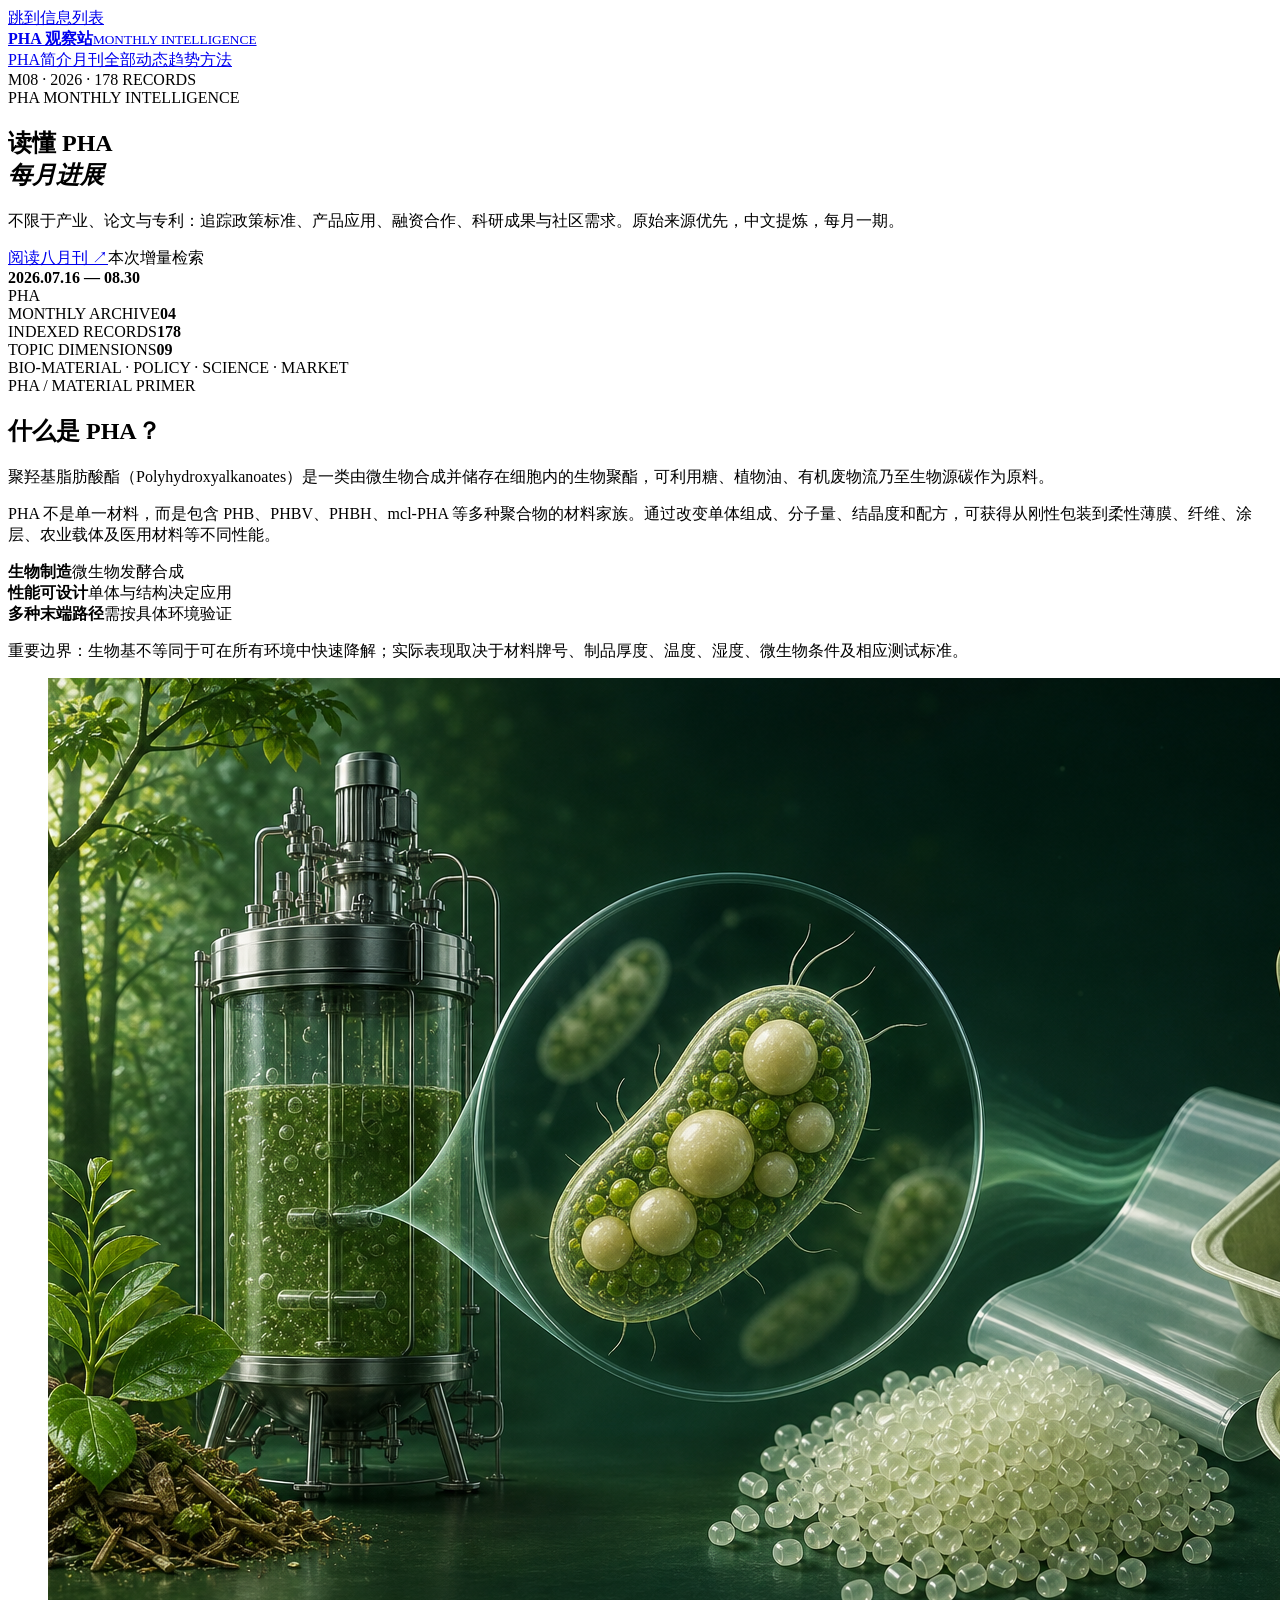
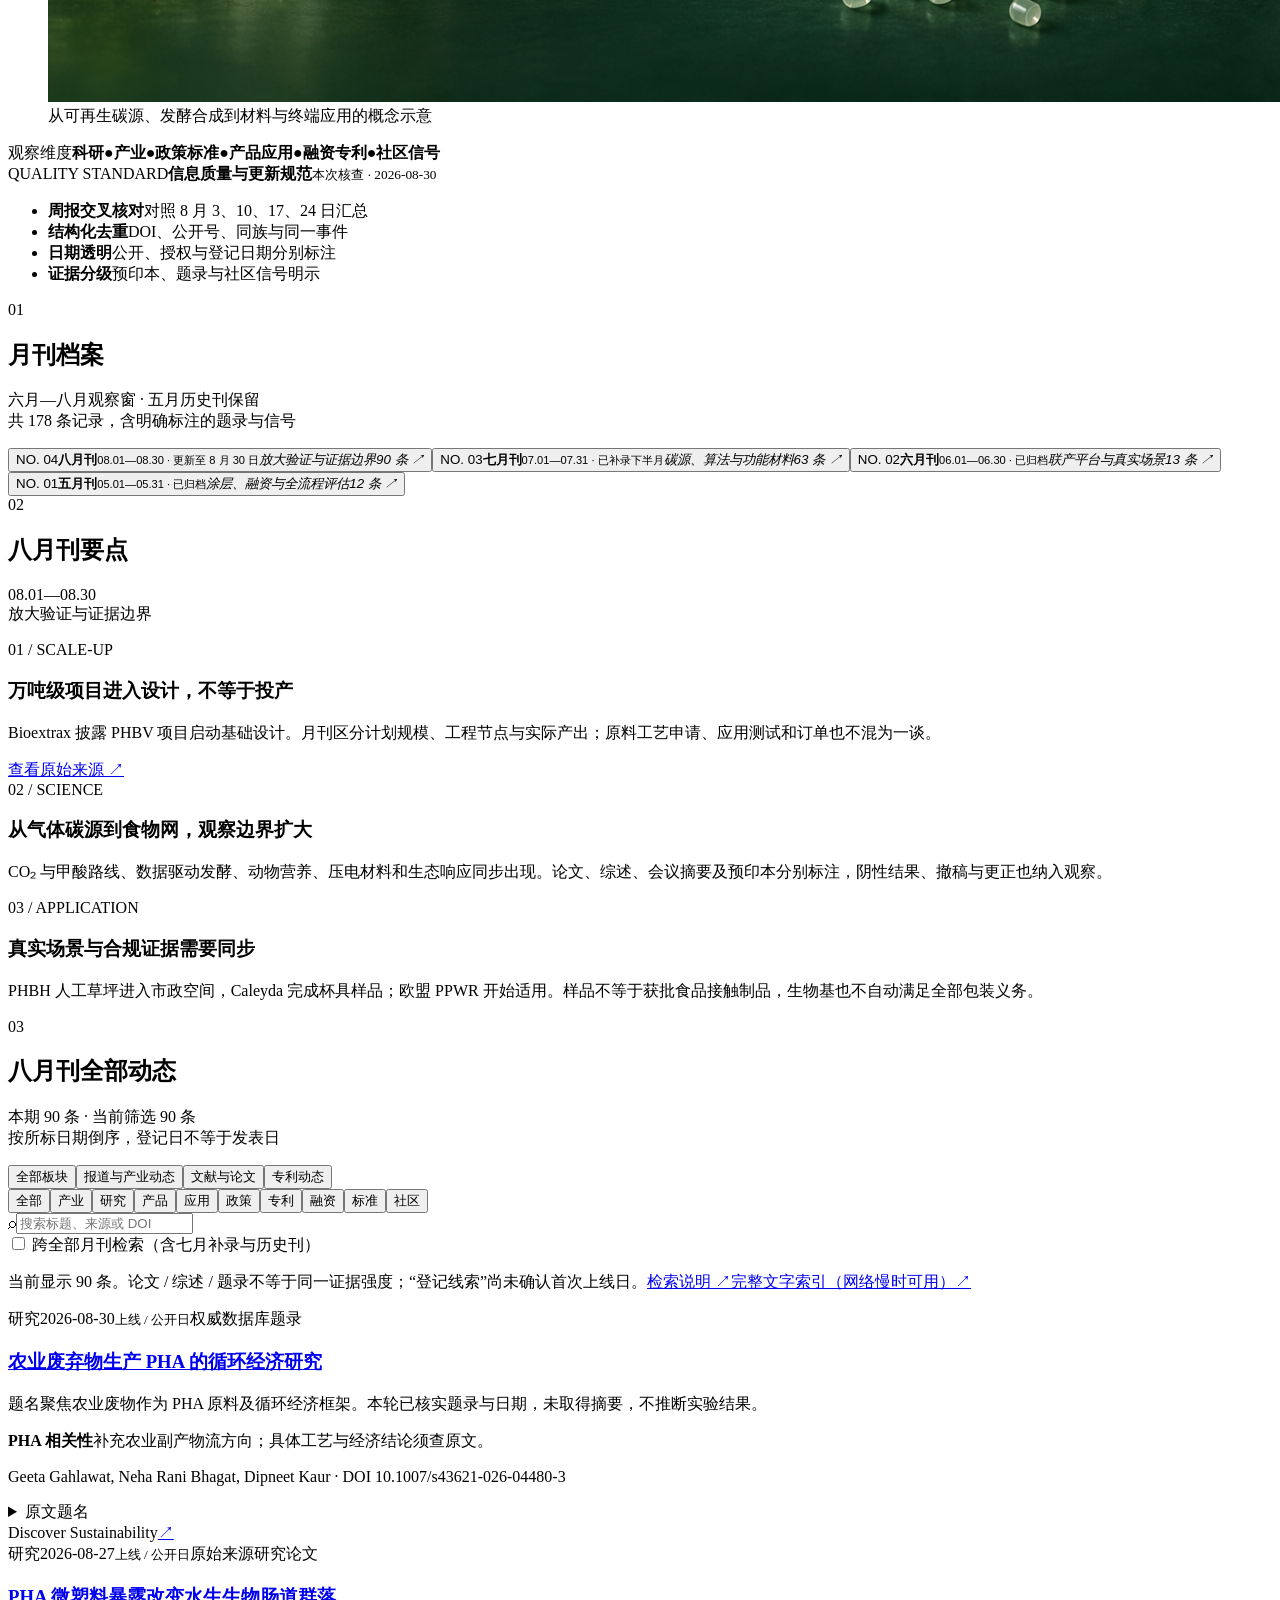
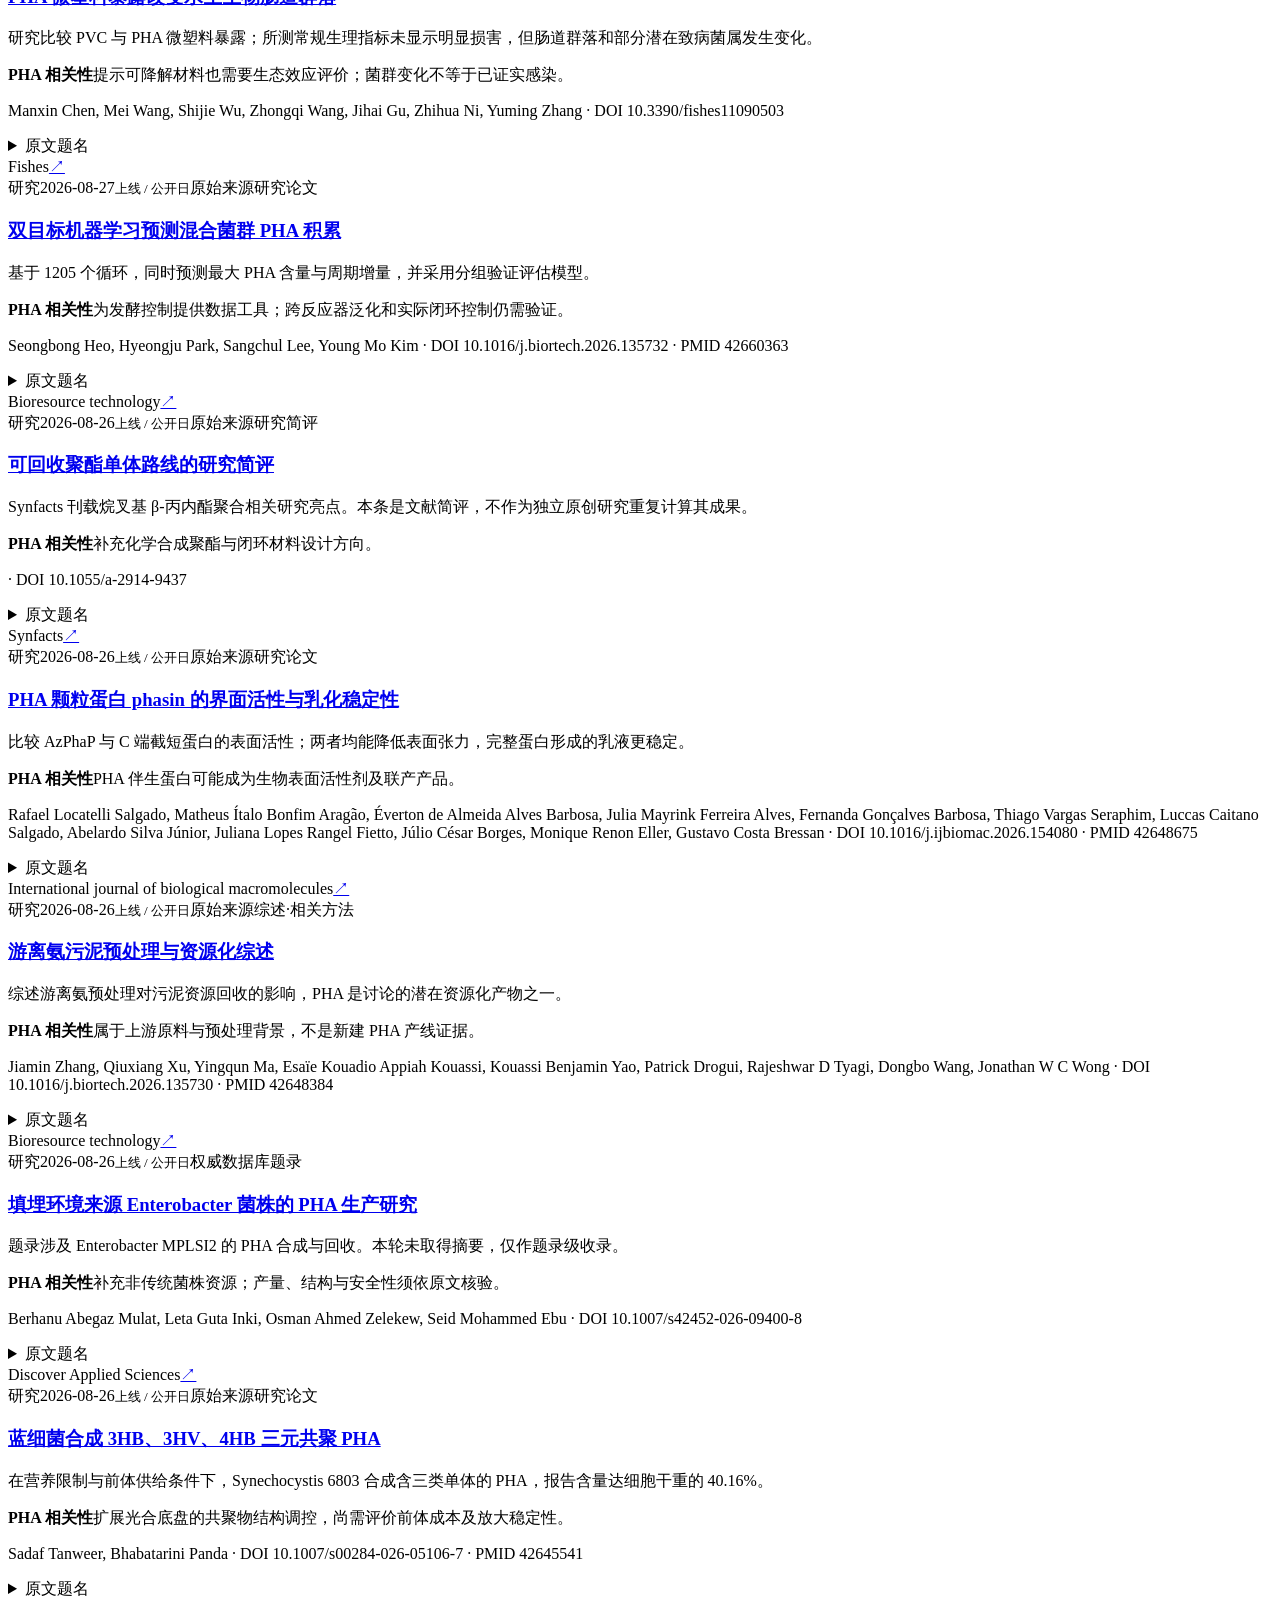
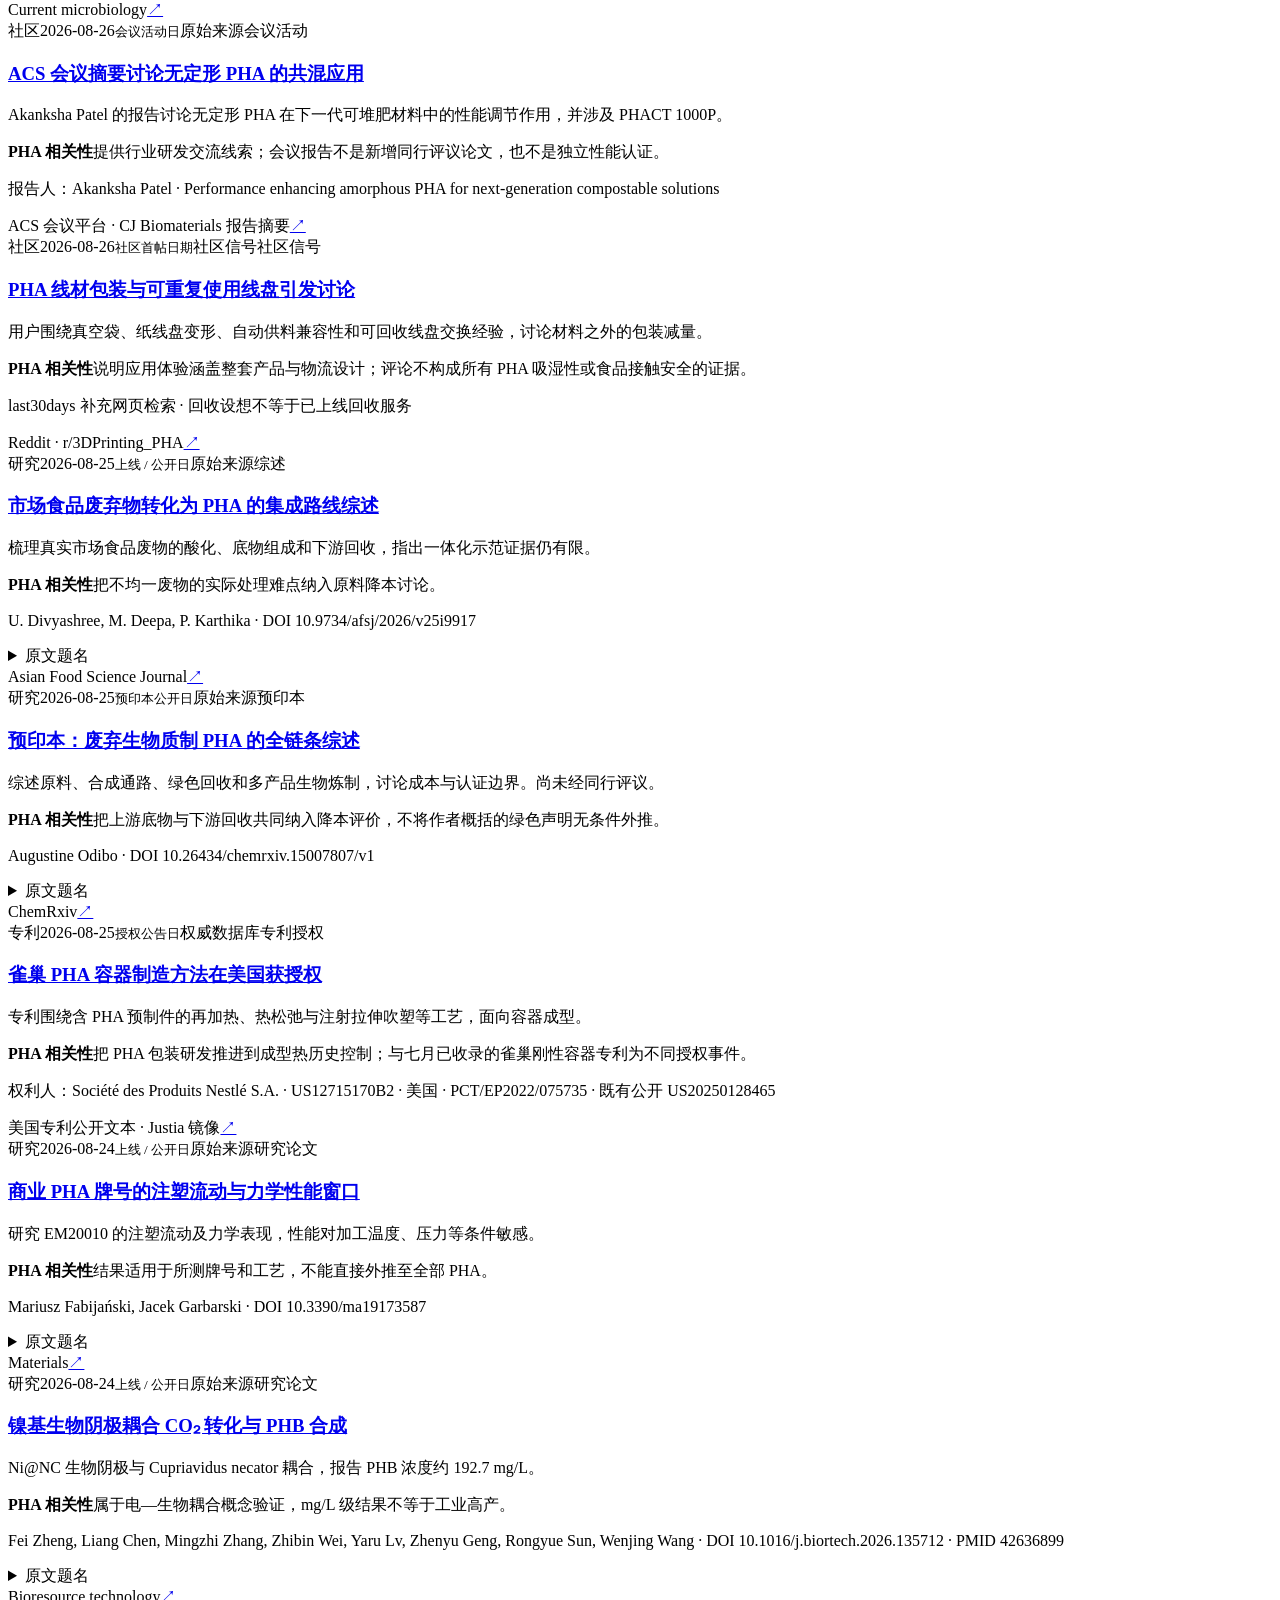
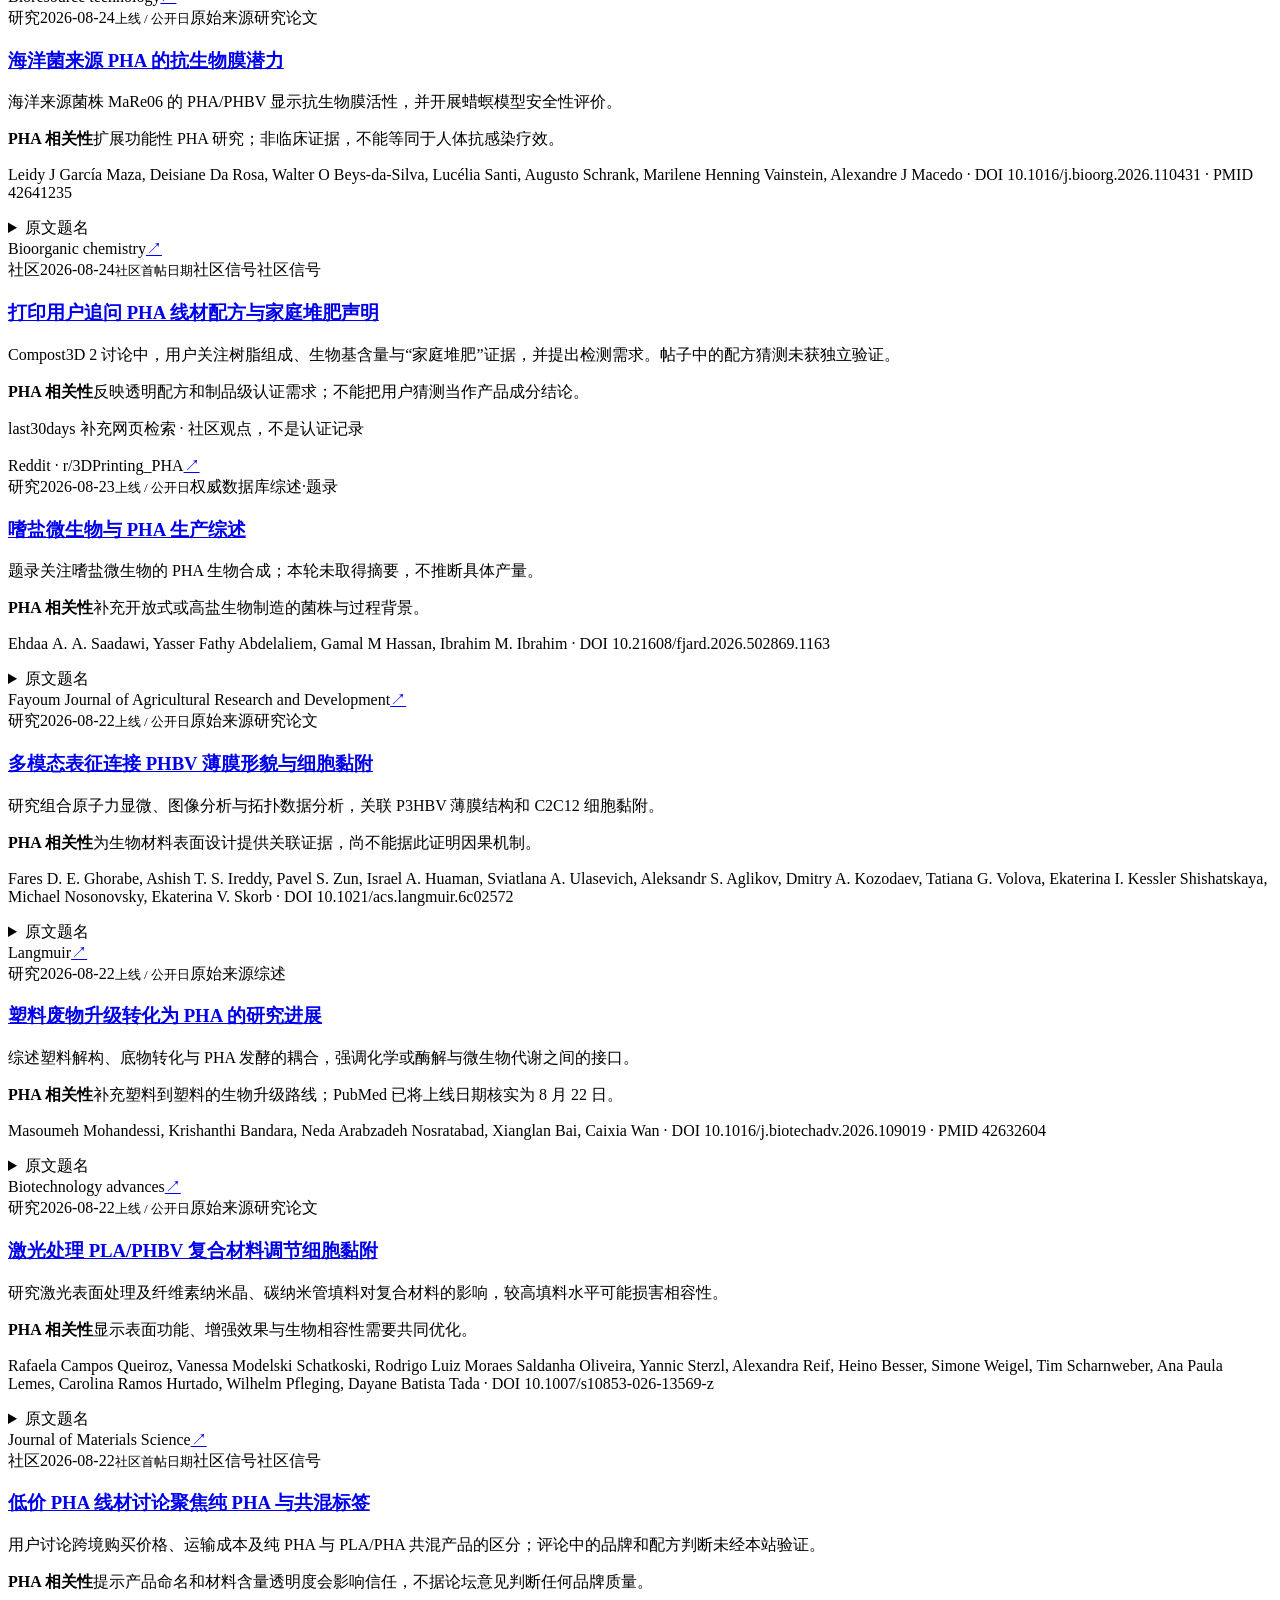
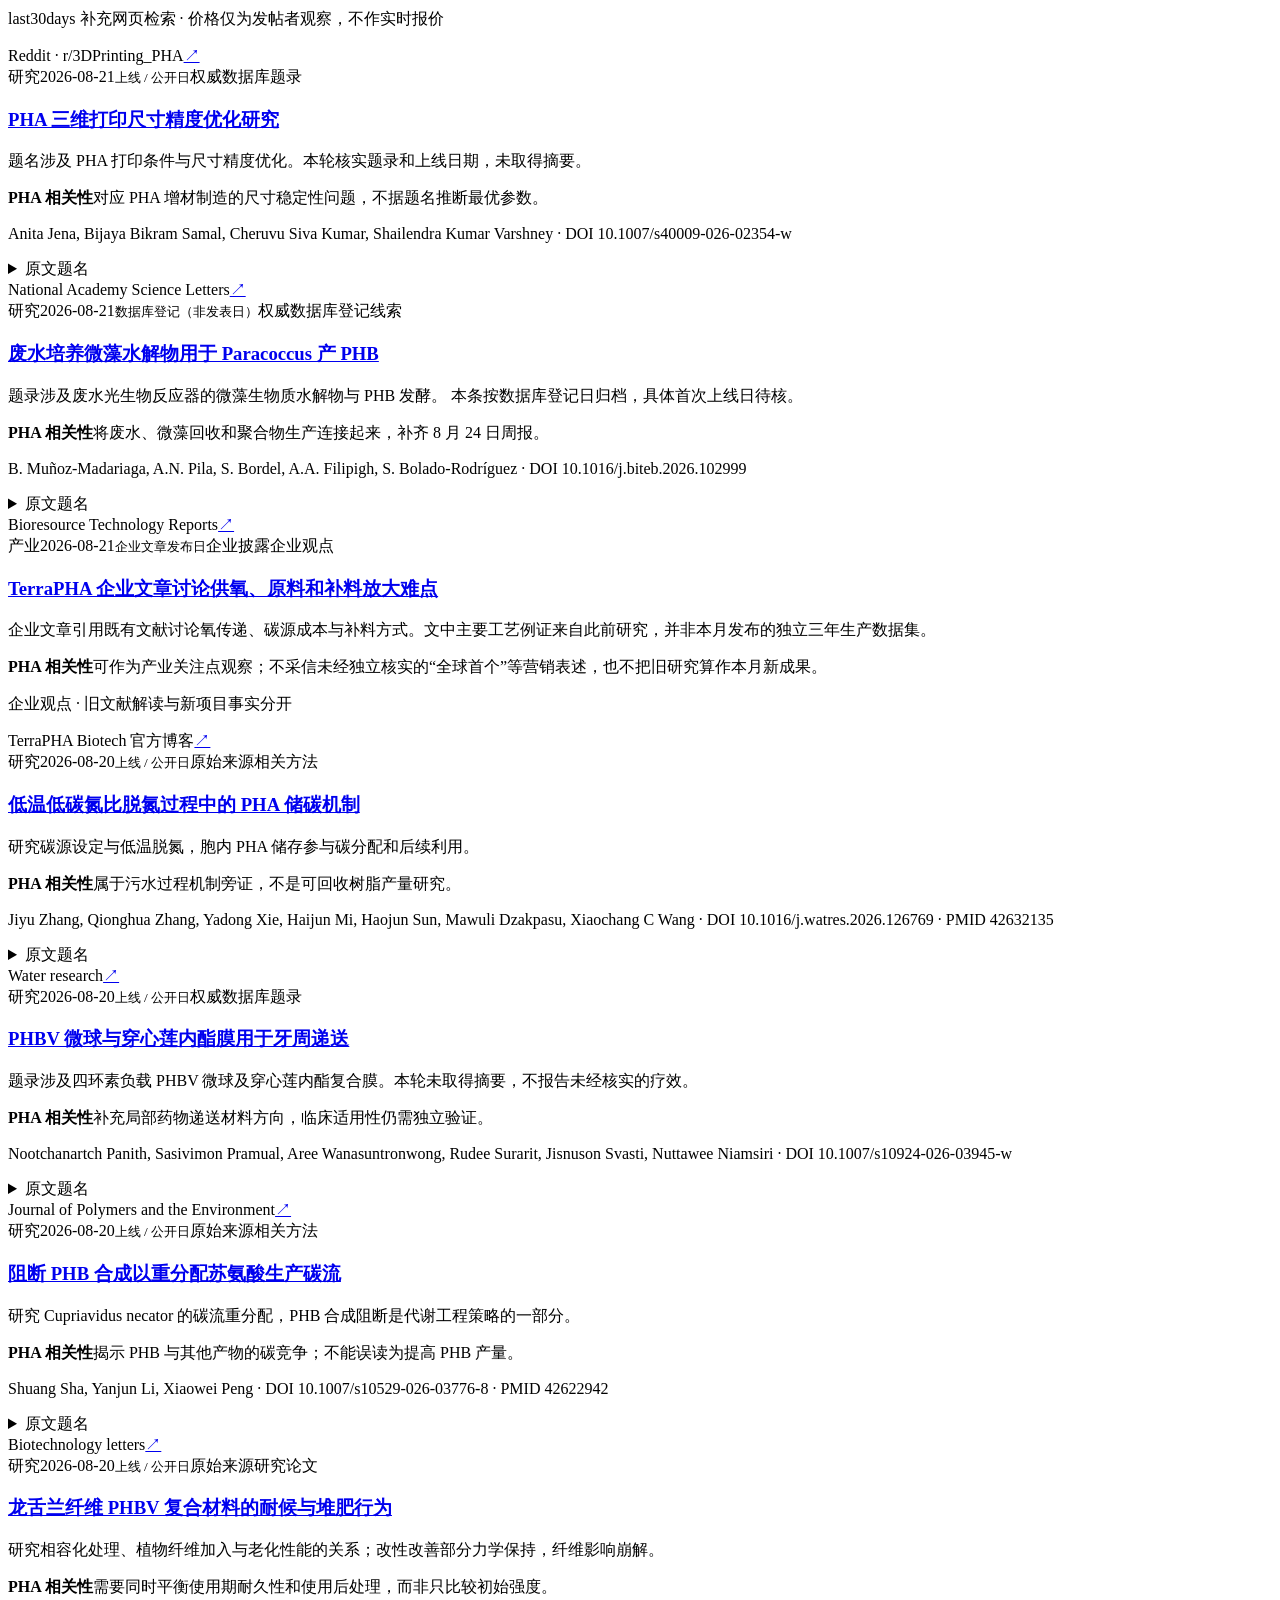
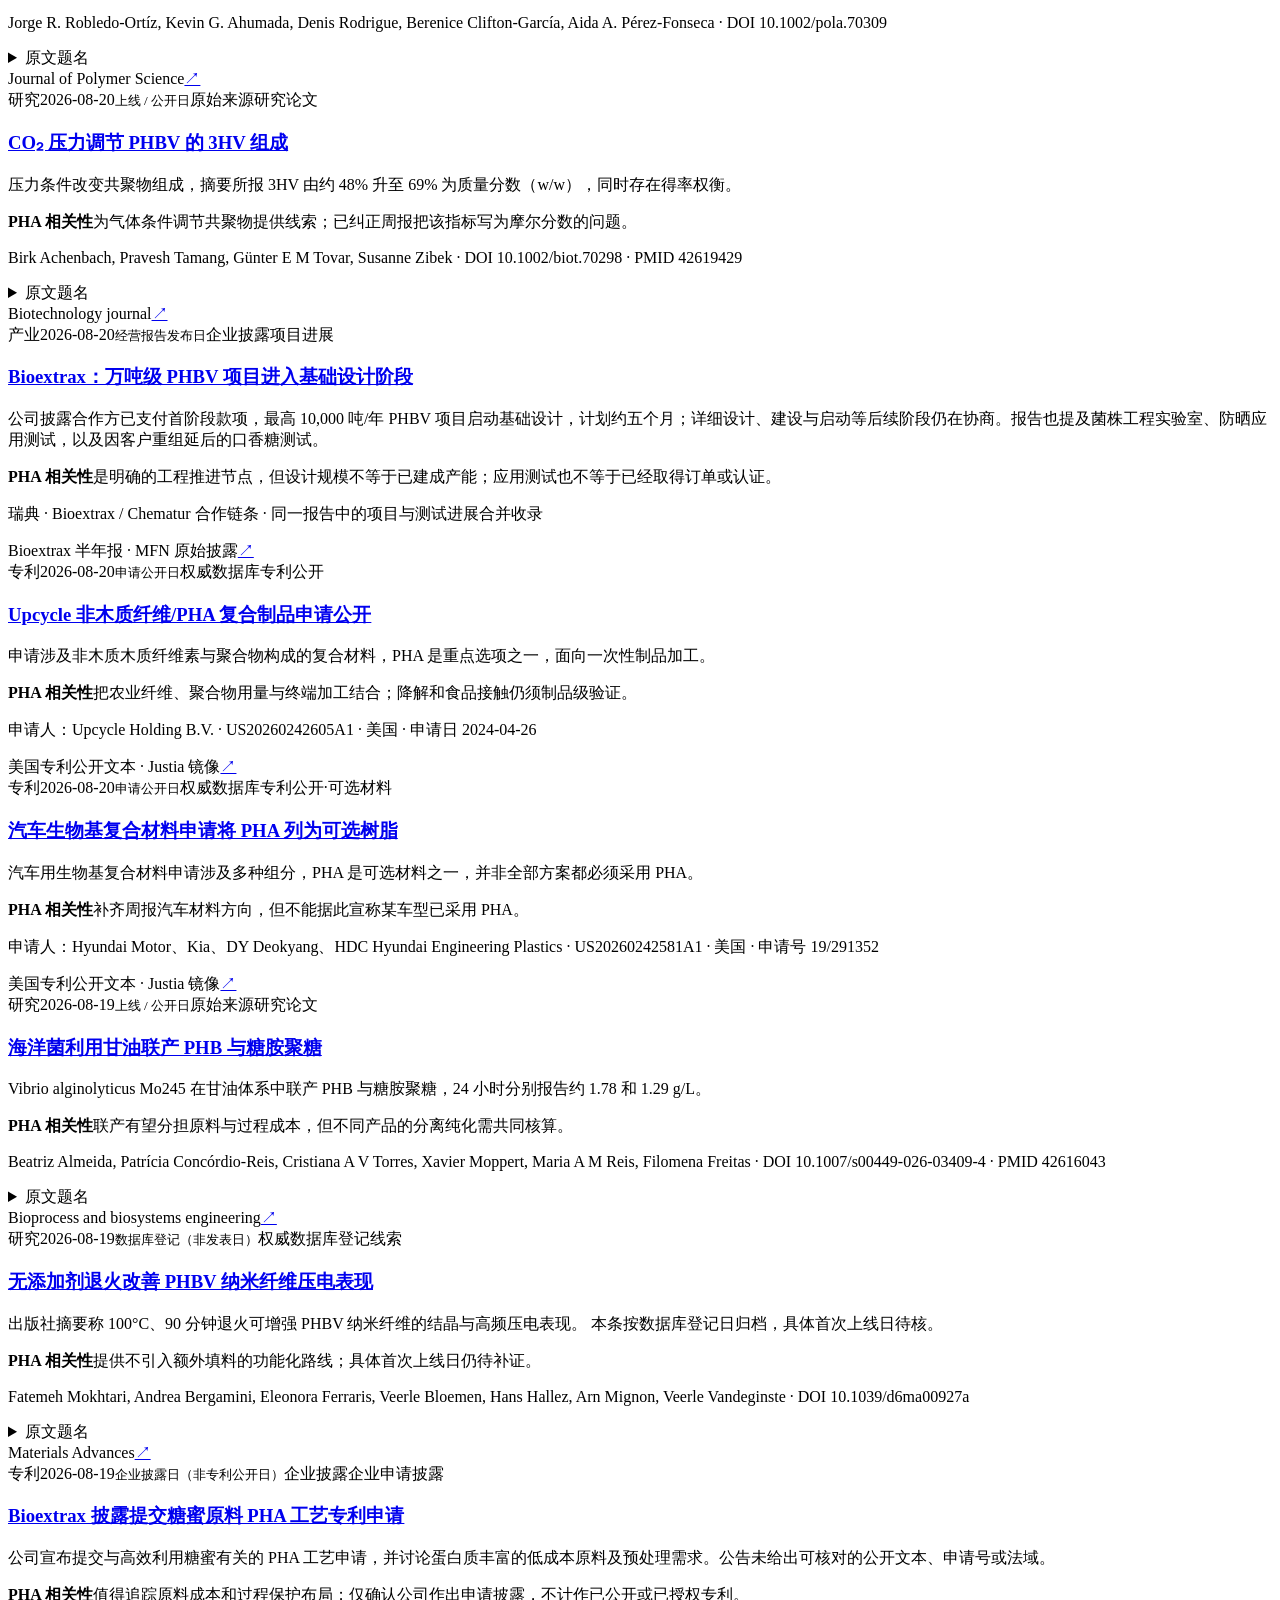
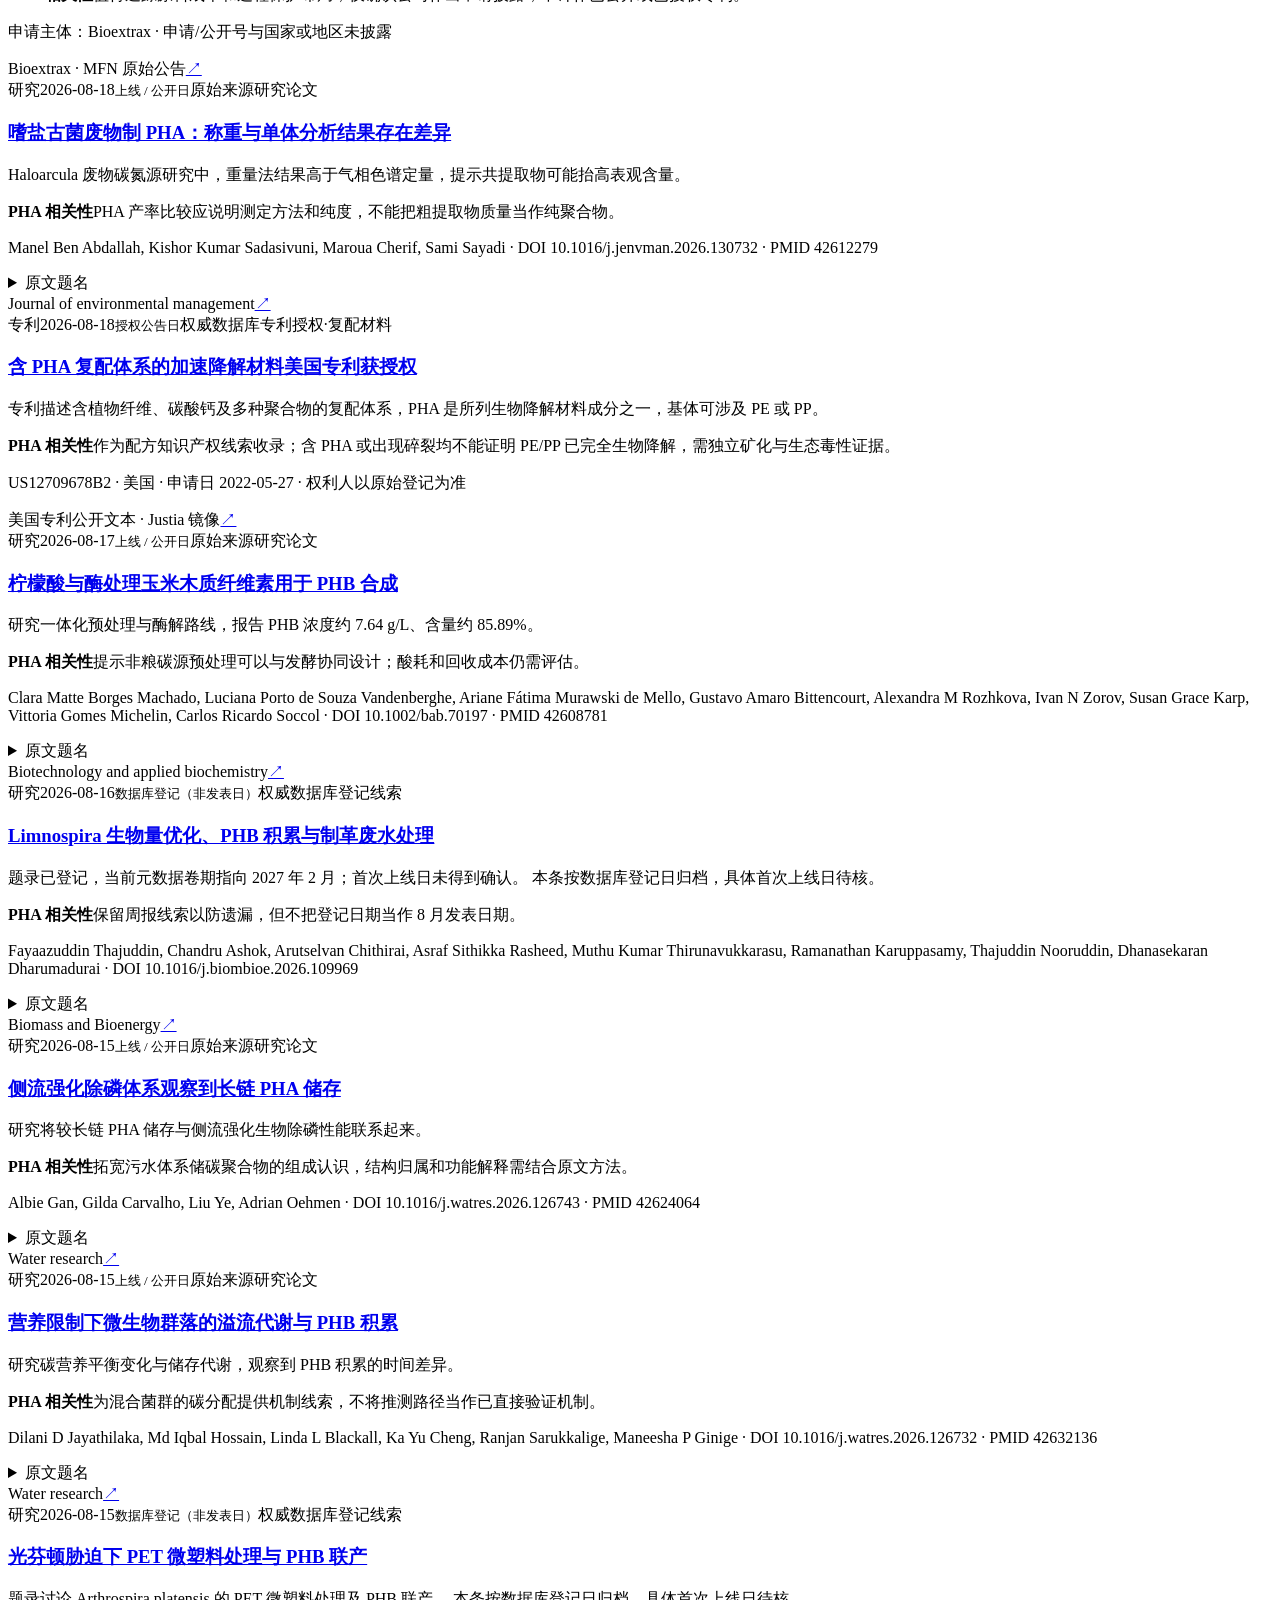
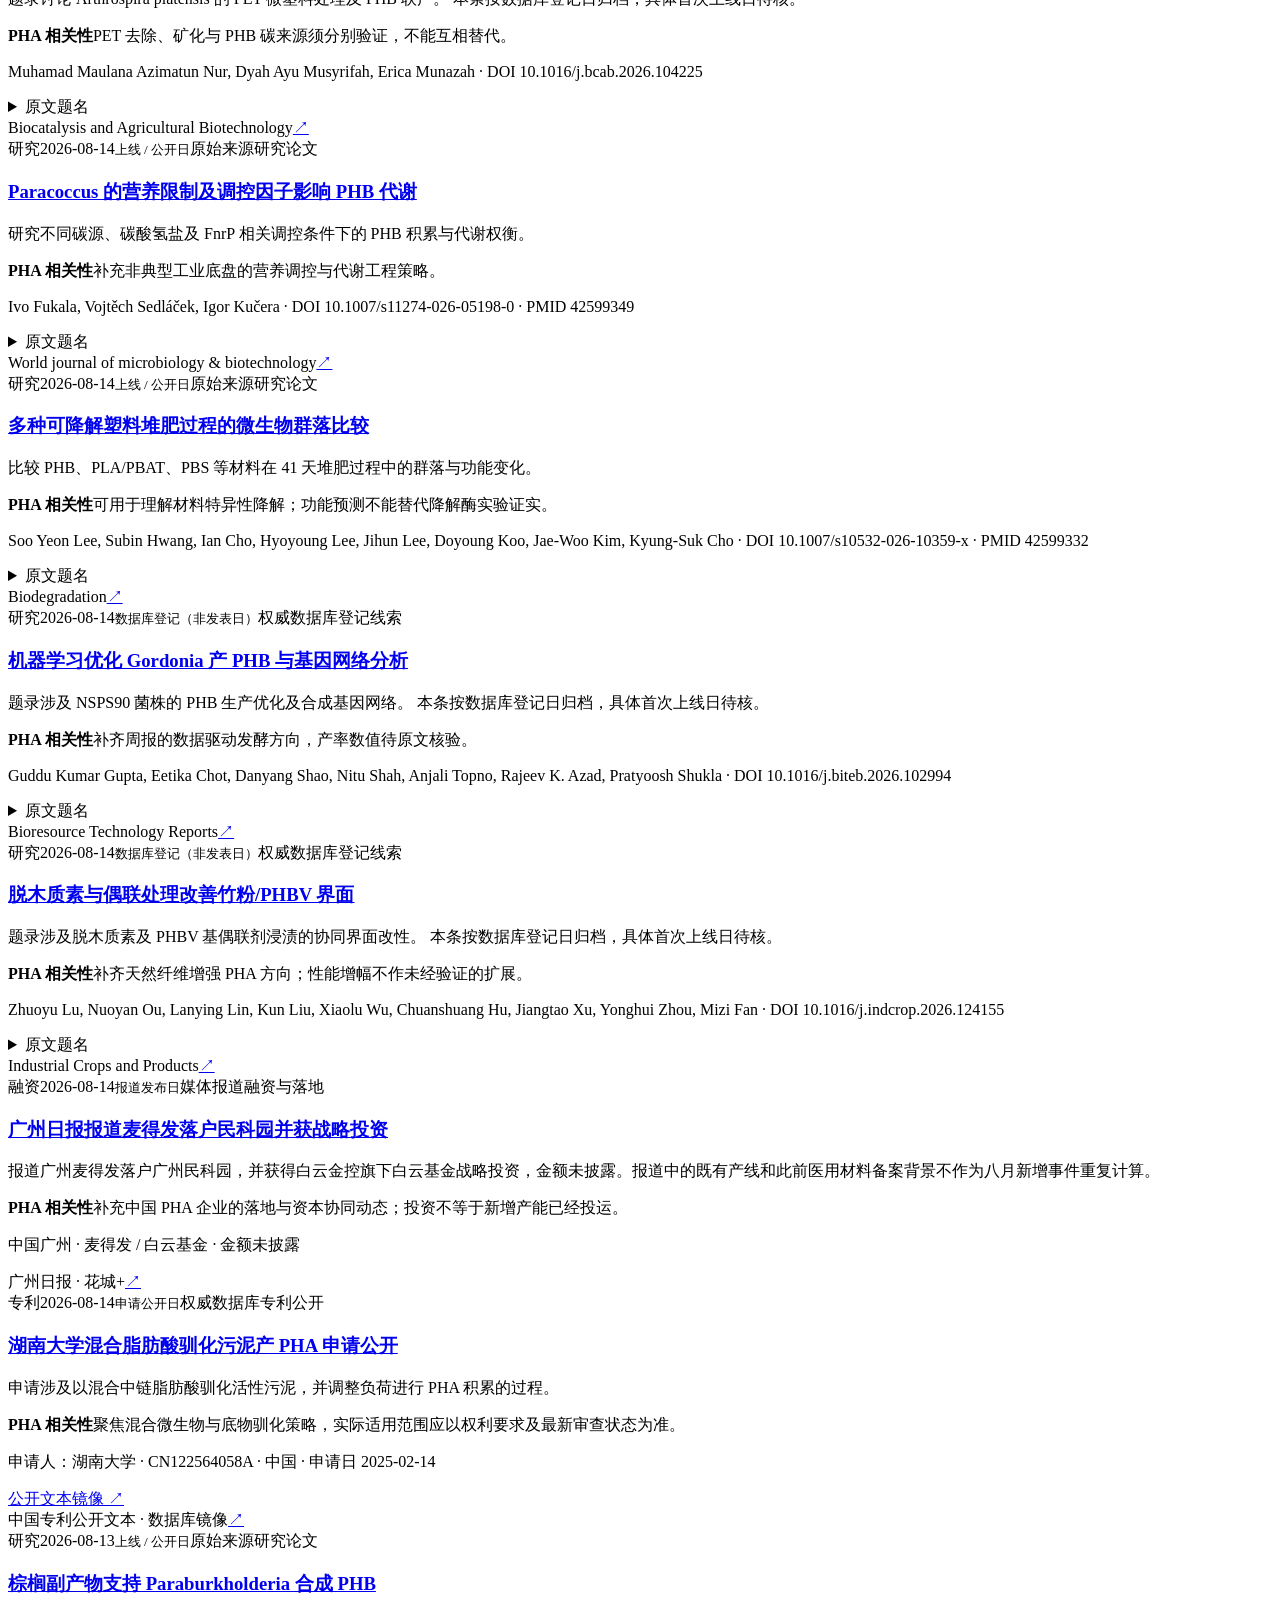
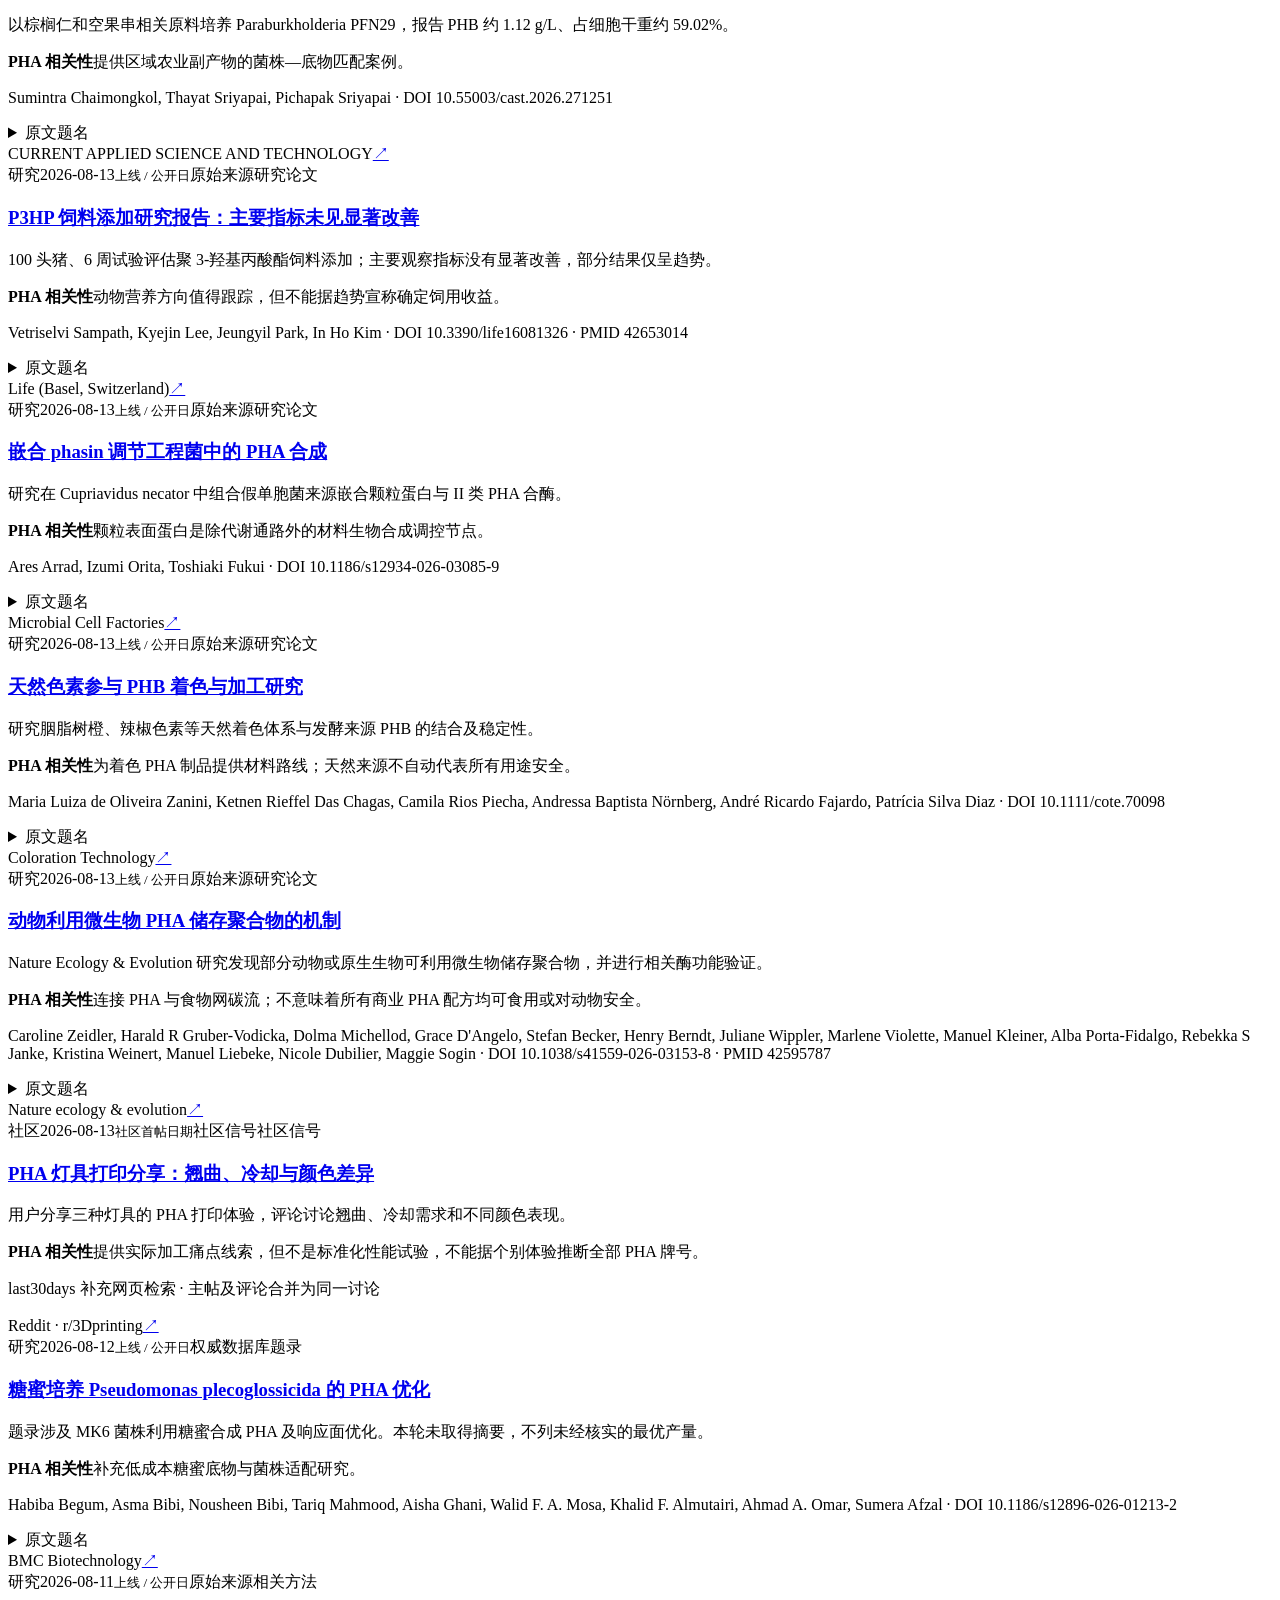
==== commit 69330373: "Publish August PHA issue and July backfill through 2026-08-30; reconcile weekly digests" ====
--- a/index.html
+++ b/index.html
@@ -1,2 +1,3 @@
-<!DOCTYPE html><html lang="zh-CN"><head><meta charSet="utf-8"/><meta name="viewport" content="width=device-width, initial-scale=1"/><link rel="preload" as="image" href="/PHA/pha-intro.png"/><link rel="stylesheet" href="/PHA/assets/index-WP916l68.css" data-rsc-css-href="/PHA/assets/index-WP916l68.css" data-precedence="vite-rsc/importer-resources"/><link rel="modulepreload" href="/PHA/assets/layout-segment-context-s08m5eM4.js" crossorigin=""/><link rel="modulepreload" href="/PHA/assets/rolldown-runtime-S-ySWqyJ.js" crossorigin=""/><link rel="modulepreload" href="/PHA/assets/index-CSEk6sJr.js" crossorigin=""/><link rel="modulepreload" href="/PHA/assets/framework-DjPHiq1u.js" crossorigin=""/><link rel="modulepreload" href="/PHA/assets/page-BaXQqx2m.js" crossorigin=""/><title>PHA 观察站｜聚羟基脂肪酸酯月度情报</title><meta name="description" content="最近三个月的 PHA 科研、产业、政策、产品、专利与社区信号，每月一期。"/><meta property="og:title" content="PHA 观察站"/><meta property="og:description" content="三个月观察窗，每月一期，读懂 PHA 的下一步。"/><meta property="og:type" content="website"/><meta property="og:image" content="/PHA/pha-pulse-og.png"/><meta property="og:image:width" content="1732"/><meta property="og:image:height" content="909"/><meta property="og:image:alt" content="PHA PULSE 聚合物与生物制造情报封面"/><meta name="twitter:card" content="summary_large_image"/><meta name="twitter:title" content="PHA 观察站"/><meta name="twitter:description" content="三个月观察窗，每月一期，读懂 PHA 的下一步。"/><meta name="twitter:image" content="/PHA/pha-pulse-og.png"/><meta name="twitter:image:width" content="1732"/><meta name="twitter:image:height" content="909"/><meta name="twitter:image:alt" content="PHA PULSE 聚合物与生物制造情报封面"/><script>self.__VINEXT_RSC_PARAMS__={}</script><script>self.__VINEXT_RSC_NAV__={"pathname":"/","searchParams":[]}</script><link rel="modulepreload" href="/PHA/assets/index-CSEk6sJr.js" />
-</head><body><main><a class="skip-link" href="#feed">跳到信息列表</a><header class="site-header"><a class="brand" href="#top" aria-label="PHA 观察站首页"><span class="brand-dot"></span><span class="brand-lockup"><b>PHA 观察站</b><small>MONTHLY INTELLIGENCE</small></span></a><nav aria-label="主导航"><a href="#about-pha">PHA简介</a><a href="#issues">月刊</a><a href="#feed">全部动态</a><a href="#trend">趋势</a><a href="#method">方法</a></nav><span class="edition">M07 · 2026 · <!-- -->47<!-- --> RECORDS</span></header><section class="hero" id="top"><div class="hero-copy"><div class="eyebrow"><span></span> PHA MONTHLY INTELLIGENCE</div><h1>读懂 PHA<br/><em>每月进展</em></h1><p class="hero-lede">不限于产业、论文与专利：追踪政策标准、产品应用、融资合作、科研成果与社区需求。原始来源优先，中文提炼，每月一期。</p><div class="hero-actions"><a class="primary-btn" href="#issues">浏览三个月刊 <span aria-hidden="true">↗</span></a><span class="coverage">检索覆盖<br/><b>2026.05.01 — 07.20</b></span></div></div><div class="hero-visual" aria-hidden="true"><div class="orbit orbit-one"></div><div class="orbit orbit-two"></div><div class="polymer polymer-a">PHA</div><div class="polymer polymer-b"></div><div class="polymer polymer-c"></div><div class="scanline"></div><div class="hero-dashboard"><div><span>MONTHLY ISSUES</span><b>03</b></div><div><span>VERIFIED RECORDS</span><b>47</b></div><div><span>TOPIC DIMENSIONS</span><b>09</b></div></div><span class="visual-note">BIO-MATERIAL · POLICY · SCIENCE · MARKET</span></div></section><section class="pha-intro" id="about-pha" aria-labelledby="pha-intro-title"><div class="pha-intro-copy"><span class="section-label">PHA / MATERIAL PRIMER</span><h2 id="pha-intro-title">什么是 PHA？</h2><p class="intro-lede">聚羟基脂肪酸酯（Polyhydroxyalkanoates）是一类由微生物合成并储存在细胞内的生物聚酯，可利用糖、植物油、有机废物流乃至生物源碳作为原料。</p><p>PHA 不是单一材料，而是包含 PHB、PHBV、PHBH、mcl-PHA 等多种聚合物的材料家族。通过改变单体组成、分子量、结晶度和配方，可获得从刚性包装到柔性薄膜、纤维、涂层、农业载体及医用材料等不同性能。</p><div class="intro-facts"><div><b>生物制造</b><span>微生物发酵合成</span></div><div><b>性能可设计</b><span>单体与结构决定应用</span></div><div><b>多种末端路径</b><span>需按具体环境验证</span></div></div><p class="intro-note">重要边界：生物基不等同于可在所有环境中快速降解；实际表现取决于材料牌号、制品厚度、温度、湿度、微生物条件及相应测试标准。</p></div><figure class="pha-intro-visual"><img src="/PHA/pha-intro.png" alt="从可再生原料和微生物发酵，到细胞内PHA颗粒、树脂颗粒、薄膜与成型制品的示意图"/><figcaption>从可再生碳源、发酵合成到材料与终端应用的概念示意</figcaption></figure></section><section class="ticker" aria-label="覆盖主题"><span>观察维度</span><b>科研</b><i>●</i><b>产业</b><i>●</i><b>政策标准</b><i>●</i><b>产品应用</b><i>●</i><b>融资专利</b><i>●</i><b>社区信号</b></section><section class="quality-bar" aria-label="信息质量与更新规范"><div class="quality-intro"><span>QUALITY STANDARD</span><b>信息质量与更新规范</b><small>最后核查 · 2026-07-20</small></div><ul><li><b>原始来源优先</b><span>期刊、主管机构与企业官网</span></li><li><b>结构化去重</b><span>DOI、公开号与同族关系</span></li><li><b>日期透明</b><span>按首次公开或上线日期归档</span></li><li><b>证据分级</b><span>事实、披露、媒体与社区信号分列</span></li></ul></section><section class="section issue-archive" id="issues"><div class="section-head"><div><span class="index">01</span><h2>三个月刊</h2></div><p>每月一期 · 以公开日归档<br/>当前共 <!-- -->47<!-- --> 条核查记录</p></div><div class="issue-tabs" role="tablist" aria-label="选择月刊"><button role="tab" aria-selected="true" aria-controls="monthly-panel" tabindex="0" class="active"><span>NO. 03</span><b>七月刊</b><small>07.01—07.20<!-- --> · <!-- -->进行中</small><em>工艺放大与终端专利扩展</em><i>22<!-- --> 条 ↗</i></button><button role="tab" aria-selected="false" aria-controls="monthly-panel" tabindex="-1" class=""><span>NO. 02</span><b>六月刊</b><small>06.01—06.30<!-- --> · <!-- -->已归档</small><em>联产平台与真实场景</em><i>13<!-- --> 条 ↗</i></button><button role="tab" aria-selected="false" aria-controls="monthly-panel" tabindex="-1" class=""><span>NO. 01</span><b>五月刊</b><small>05.01—05.31<!-- --> · <!-- -->已归档</small><em>涂层、融资与全流程评估</em><i>12<!-- --> 条 ↗</i></button></div></section><section class="section monthly-brief" id="monthly-panel" aria-live="polite"><div class="section-head"><div><span class="index">02</span><h2>七月刊<!-- -->要点</h2></div><p>07.01—07.20<br/>工艺放大与终端专利扩展</p></div><div class="signal-grid"><article class="signal feature"><span class="signal-no">0<!-- -->1<!-- --> / <!-- -->LITERATURE</span><h3>新增四篇可核验论文</h3><p>7 月 14—18 日新增混合菌群放大、PHBV 药物缓释、PHB 材料改性及微藻—废水—PHA 综述，均已按 DOI 和出版社页面核验。</p></article><article class="signal "><span class="signal-no">0<!-- -->2<!-- --> / <!-- -->SCALE-UP</span><h3>放大问题进入体积效应验证</h3><p>开放式混合菌群研究给出连续循环及 20 L、50 L 梯度放大数据：稳定生产已可观察，但体积扩大后的浓度下降仍需过程控制解决。</p></article><article class="signal "><span class="signal-no">0<!-- -->3<!-- --> / <!-- -->PATENT</span><h3>终端专利延伸至数字制造</h3><p>雀巢、CJ CheilJedang 与 Stratasys 的授权或公开分别覆盖食品容器、可降解薄膜和 PHA 牙模，应用型知识产权继续向明确终端延伸。</p></article></div></section><section class="section feed" id="feed"><div class="section-head"><div><span class="index">03</span><h2>七月刊<!-- -->全部动态</h2></div><p>本期 <!-- -->22<!-- --> 条<br/>按公开日期倒序</p></div><div class="toolbar"><div class="filters" role="group" aria-label="内容筛选"><button aria-pressed="true" class="active">全部</button><button aria-pressed="false" class="">产业</button><button aria-pressed="false" class="">研究</button><button aria-pressed="false" class="">产品</button><button aria-pressed="false" class="">应用</button><button aria-pressed="false" class="">政策</button><button aria-pressed="false" class="">专利</button><button aria-pressed="false" class="">融资</button><button aria-pressed="false" class="">标准</button><button aria-pressed="false" class="">社区</button></div><label class="search"><span>⌕</span><input type="search" autoComplete="off" placeholder="搜索标题、来源或 DOI" aria-label="搜索本期内容" value=""/></label></div><div class="story-list"><article class="story"><div class="story-meta"><span class="tag tag-研究">研究</span><time>2026-07-18</time><span class="evidence">原始来源</span></div><div class="story-body"><h3>废水来源微藻生物塑料的技术、计量与可持续性综述</h3><p>综述以 491 篇文献为基础，梳理微藻废水处理与生物塑料、特别是 PHA 生产的耦合；热点包括生物炼制、营养盐去除和 PHA 合成，新兴方向包括遗传工程、菌藻共培养、盐水废水与 CO₂ 生物固定。</p><div class="relevance"><b>为何重要</b><span>把低成本原料、废水治理与 PHA 生产放进同一资源循环框架，同时指出技术经济性、过程优化和工业放大仍是主要障碍。</span></div><p class="detail">Koko Iwan Agus Kurniawan et al. · DOI 10.1007/s11356-026-38054-7</p></div><div class="story-source"><span>Environmental Science and Pollution Research · Springer Nature</span><a href="https://doi.org/10.1007/s11356-026-38054-7" target="_blank" rel="noreferrer" aria-label="打开来源：废水来源微藻生物塑料的技术、计量与可持续性综述"><span aria-hidden="true">↗</span></a></div></article><article class="story"><div class="story-meta"><span class="tag tag-研究">研究</span><time>2026-07-17</time><span class="evidence">原始来源</span></div><div class="story-body"><h3>功能化聚氨酯氨解调控 PHB 共聚物热学与力学性能</h3><p>研究以功能化聚氨酯参与 PHB 共聚物氨解，从材料设计角度调节其热学与力学表现。出版社摘要在本轮核查环境中无法稳定读取，因此仅依据 DOI 元数据和题名概括，不推断具体性能数值。</p><div class="relevance"><b>为何重要</b><span>针对 PHB 脆性和加工窗口受限等应用瓶颈，为 PHA 与聚氨酯功能化结合提供新的改性路线。</span></div><p class="detail">Long Nguyen et al. · DOI 10.1021/acsapm.6c00634</p></div><div class="story-source"><span>ACS Applied Polymer Materials</span><a href="https://doi.org/10.1021/acsapm.6c00634" target="_blank" rel="noreferrer" aria-label="打开来源：功能化聚氨酯氨解调控 PHB 共聚物热学与力学性能"><span aria-hidden="true">↗</span></a></div></article><article class="story"><div class="story-meta"><span class="tag tag-专利">专利</span><time>2026-07-16</time><span class="evidence">权威数据库</span></div><div class="story-body"><h3>CJ CheilJedang 的 PHA 可降解薄膜组合物美国申请公开</h3><p>申请公开的核心组合物包含 PHA 树脂与增塑剂，并围绕熔融加工、挤出负荷及薄膜力学性能设计；实施方式涉及含 4HB 的 PHA 共聚物及与其他可降解树脂的配方。</p><div class="relevance"><b>为何重要</b><span>聚焦 PHA 薄膜的加工稳定性、生产效率与机械性能，直接关联规模化吹膜、流延和柔性包装落地。</span></div><p class="detail">申请人：CJ CheilJedang Corporation · US20260200155A1 · 美国</p></div><div class="story-source"><span>USPTO 公开数据 · Justia</span><a href="https://patents.justia.com/patent/20260200155" target="_blank" rel="noreferrer" aria-label="打开来源：CJ CheilJedang 的 PHA 可降解薄膜组合物美国申请公开"><span aria-hidden="true">↗</span></a></div></article><article class="story"><div class="story-meta"><span class="tag tag-专利">专利</span><time>2026-07-16</time><span class="evidence">权威数据库</span></div><div class="story-body"><h3>Stratasys 的 PHA 牙模与粉末床熔融制造方法美国申请公开</h3><p>权利要求覆盖含 80%—99.9% PHA、熔融峰温度不低于 135 °C 的牙齿或牙龈阳模，以及以粉末床熔融制造该模型的方法；可使用 P3HB、P4HB、PHBV、PHBH 等材料。</p><div class="relevance"><b>为何重要</b><span>把 PHA 引入耐热和尺寸精度要求较高的增材制造牙模，拓展其从包装、生物医用材料向一次性数字制造工装的应用边界。</span></div><p class="detail">申请人：Stratasys, Inc. · US20260199062A1 · 美国</p></div><div class="story-source"><span>USPTO 公开数据 · Justia</span><a href="https://patents.justia.com/patent/20260199062" target="_blank" rel="noreferrer" aria-label="打开来源：Stratasys 的 PHA 牙模与粉末床熔融制造方法美国申请公开"><span aria-hidden="true">↗</span></a></div></article><article class="story"><div class="story-meta"><span class="tag tag-研究">研究</span><time>2026-07-16</time><span class="evidence">原始来源</span></div><div class="story-body"><h3>质粒动员蛋白 MobV 提升沼泽红假单胞菌中的稳定表达</h3><p>研究量化了 pBHR1 质粒动员蛋白 MobV 对 Rhodopseudomonas palustris CGA009 质粒拷贝数和长期稳定性的影响；缺失 MobV 时拷贝数由约 44 降至约 23。</p><div class="relevance"><b>为何重要</b><span>该菌能够积累 PHB，本研究并非直接的 PHA 产量论文，但为光合细菌底盘中的稳定遗传表达与后续代谢工程提供了方法学工具。</span></div><p class="detail">Mark Kathol, Quin Barton, Cheryl Immethun, Rajib Saha · DOI 10.1128/spectrum.03819-25 · 方法学旁证</p></div><div class="story-source"><span>Microbiology Spectrum · ASM</span><a href="https://doi.org/10.1128/spectrum.03819-25" target="_blank" rel="noreferrer" aria-label="打开来源：质粒动员蛋白 MobV 提升沼泽红假单胞菌中的稳定表达"><span aria-hidden="true">↗</span></a></div></article><article class="story"><div class="story-meta"><span class="tag tag-政策">政策</span><time>2026-07-16</time><span class="evidence">原始来源</span></div><div class="story-body"><h3>欧盟农用聚合物生物降解要求进入关键执行节点</h3><p>《欧盟肥料产品法规》为包膜剂和保水剂中的聚合物设置生物降解合规门槛，配套授权法规给出测试方法与判定框架。</p><div class="relevance"><b>为何重要</b><span>农业包膜与缓释载体是 PHA 的潜在高值场景。法规从宽泛叙事转向可测试、可证明的门槛，将影响材料验证与市场准入。</span></div><p class="detail">Regulation (EU) 2019/1009 · Delegated Regulation (EU) 2024/2770</p></div><div class="story-source"><span>EUR-Lex · 欧盟委员会</span><a href="https://eur-lex.europa.eu/legal-content/EN/TXT/?uri=CELEX%3A32024R2770" target="_blank" rel="noreferrer" aria-label="打开来源：欧盟农用聚合物生物降解要求进入关键执行节点"><span aria-hidden="true">↗</span></a></div></article><article class="story"><div class="story-meta"><span class="tag tag-研究">研究</span><time>2026-07-15</time><span class="evidence">原始来源</span></div><div class="story-body"><h3>PHBV 与多糖复合微粒用于头孢曲松持续递送</h3><p>研究以 P(3HB-co-3HV) 与海藻酸钠或壳聚糖琥珀酸盐制备 2.8—3.9 μm 复合微粒，头孢曲松包封率提高至 44%—59%，并实现持续释放；载药体系对金黄色葡萄球菌和大肠杆菌保持抑菌活性。</p><div class="relevance"><b>为何重要</b><span>展示 PHBV 在可降解长效抗菌递送系统中的材料平台价值，属于 PHA 高附加值生物医用应用。</span></div><p class="detail">Anastasiya Murueva, Anna Shershneva, Natalia Zhila, Ekaterina Kessler, Tatiana Volova · DOI 10.1007/s13205-026-04944-3</p></div><div class="story-source"><span>3 Biotech · Springer Nature</span><a href="https://doi.org/10.1007/s13205-026-04944-3" target="_blank" rel="noreferrer" aria-label="打开来源：PHBV 与多糖复合微粒用于头孢曲松持续递送"><span aria-hidden="true">↗</span></a></div></article><article class="story"><div class="story-meta"><span class="tag tag-研究">研究</span><time>2026-07-15</time><span class="evidence">原始来源</span></div><div class="story-body"><h3>全球 PHA 生产微生物研究趋势的文献计量分析</h3><p>研究分析 2014—2025 年 Scopus 文献，梳理 PHA 生产微生物领域的国家、机构、作者网络与主题演化，热点正转向代谢工程、合成生物学、废物流和多组学。</p><div class="relevance"><b>为何重要</b><span>为研发团队提供选题与合作网络地图，但它反映的是论文活动而非技术成熟度，不能替代工艺性能或产业化证据。</span></div><p class="detail">Magaly De La Cruz-Noriega et al. · Microorganisms 14(7), 1550 · DOI 10.3390/microorganisms14071550</p></div><div class="story-source"><span>Microorganisms · MDPI</span><a href="https://doi.org/10.3390/microorganisms14071550" target="_blank" rel="noreferrer" aria-label="打开来源：全球 PHA 生产微生物研究趋势的文献计量分析"><span aria-hidden="true">↗</span></a></div></article><article class="story"><div class="story-meta"><span class="tag tag-研究">研究</span><time>2026-07-15</time><span class="evidence">原始来源</span></div><div class="story-body"><h3>异源 PHA 合酶使光合细菌由脂肪酸生产高 3HHx 含量 PHBH</h3><p>研究在 Rhodobacter capsulatus 中表达异源 PHA 合酶；丁酸条件下聚合物达到细胞干重的 41.5%，己酸条件下 3HHx 摩尔分数达到 32.4%。</p><div class="relevance"><b>为何重要</b><span>高 3HHx 含量可改善 PHBH 柔韧性，结果同时指出 3HHx-CoA 前体供给仍是进一步提高共聚物积累的关键瓶颈。</span></div><p class="detail">Kako Miura, Takayuki Shimizu, Tomohisa Hasunuma, Kenya Tanaka · DOI 10.1016/j.jbiosc.2026.06.005</p></div><div class="story-source"><span>Journal of Bioscience and Bioengineering · Elsevier</span><a href="https://doi.org/10.1016/j.jbiosc.2026.06.005" target="_blank" rel="noreferrer" aria-label="打开来源：异源 PHA 合酶使光合细菌由脂肪酸生产高 3HHx 含量 PHBH"><span aria-hidden="true">↗</span></a></div></article><article class="story"><div class="story-meta"><span class="tag tag-研究">研究</span><time>2026-07-14</time><span class="evidence">原始来源</span></div><div class="story-body"><h3>开放式混合菌群发酵合成 PHA 的稳定性与逐级放大</h3><p>研究考察开放式混合微生物体系的循环稳定性及 20 L、50 L 梯度放大。丁酸供料下连续 6 个循环的最高 PHA 浓度维持在 3200—3571 mg/L；放大至 20 L 和 50 L 后分别获得 694.4 mg/L 和 358.2 mg/L。</p><div class="relevance"><b>为何重要</b><span>直接回应混合菌群 PHA 工艺从实验室循环稳定性走向中试放大的核心难题，也揭示体积扩大后的产率衰减。</span></div><p class="detail">Sixuan Xu et al. · DOI 10.1007/s10924-026-03913-4</p></div><div class="story-source"><span>Journal of Polymers and the Environment · Springer Nature</span><a href="https://doi.org/10.1007/s10924-026-03913-4" target="_blank" rel="noreferrer" aria-label="打开来源：开放式混合菌群发酵合成 PHA 的稳定性与逐级放大"><span aria-hidden="true">↗</span></a></div></article><article class="story"><div class="story-meta"><span class="tag tag-专利">专利</span><time>2026-07-14</time><span class="evidence">权威数据库</span></div><div class="story-body"><h3>雀巢刚性可降解食品容器美国专利获授权</h3><p>授权权利要求覆盖由含 PHA 与 PBS 的内层容器、以及纤维素外层组成的刚性可降解食品容器；内层可控制在 20—250 μm，并涵盖 PHA 瓶颈等结构。</p><div class="relevance"><b>为何重要</b><span>将 PHA 的阻隔和可降解属性与纤维素结构层结合，直接面向液体食品刚性包装和纸流回收兼容性，是终端品牌方布局 PHA 包装的明确信号。</span></div><p class="detail">权利人：Société des Produits Nestlé S.A. · US12679614B2 · 美国授权</p></div><div class="story-source"><span>USPTO 公开数据 · Justia</span><a href="https://patents.justia.com/patent/12679614" target="_blank" rel="noreferrer" aria-label="打开来源：雀巢刚性可降解食品容器美国专利获授权"><span aria-hidden="true">↗</span></a></div></article><article class="story"><div class="story-meta"><span class="tag tag-研究">研究</span><time>2026-07-14</time><span class="evidence">原始来源</span></div><div class="story-body"><h3>废弃寺庙油被转化为长链 PHA</h3><p>Bacillus pumilus JP-8 以废弃寺庙油为碳源，报告 PHA 产量 3.40 g/L、产物/生物量得率 0.91，并提出 C14—C18 长链单体组成。</p><div class="relevance"><b>为何重要</b><span>把地域性废油流转化为高值材料具有循环经济意义；但长链 PHA 的结构归属仍需更严格的 NMR、单体组成与分子量表征支持。</span></div><p class="detail">Samini Charan, Bragadish D. Iyer · DOI 10.1177/27681572261469483</p></div><div class="story-source"><span>GEN Biotechnology · SAGE</span><a href="https://doi.org/10.1177/27681572261469483" target="_blank" rel="noreferrer" aria-label="打开来源：废弃寺庙油被转化为长链 PHA"><span aria-hidden="true">↗</span></a></div></article><article class="story"><div class="story-meta"><span class="tag tag-研究">研究</span><time>2026-07-13</time><span class="evidence">原始来源</span></div><div class="story-body"><h3>mcl-PHA 复合质子交换膜提升微生物燃料电池性能</h3><p>研究将中链长 PHA 与 30% 牡蛎壳粉、2% 碳纳米管复合为质子交换膜，功率密度达到 205±6 mW/m²，高于对照 Nafion 的 175±5 mW/m²。</p><div class="relevance"><b>为何重要</b><span>展示 PHA 在能源器件膜材料中的高值功能化潜力，也把海产废弃物引入配方；放大前仍需验证内阻、耐久性、制造一致性与生命周期表现。</span></div><p class="detail">Abdul Azeez Olayiwola Sirajudeen et al. · DOI 10.1007/s00289-026-06572-6</p></div><div class="story-source"><span>Polymer Bulletin · Springer Nature</span><a href="https://doi.org/10.1007/s00289-026-06572-6" target="_blank" rel="noreferrer" aria-label="打开来源：mcl-PHA 复合质子交换膜提升微生物燃料电池性能"><span aria-hidden="true">↗</span></a></div></article><article class="story"><div class="story-meta"><span class="tag tag-研究">研究</span><time>2026-07-13</time><span class="evidence">原始来源</span></div><div class="story-body"><h3>PHB 性能、生产进展与可持续商业化挑战综述</h3><p>综述从原料、发酵和回收到结晶、脆性、加工窗口及终端应用，系统评估 PHB 全价值链，并总结降低成本和改性增韧的技术路径。</p><div class="relevance"><b>为何重要</b><span>把“生物基与可降解”的优势放回商业化约束中衡量，提示下游回收、热加工稳定性和规模经济仍决定 PHB 能否扩大替代。</span></div><p class="detail">Veshara Ramdas, Sudhakar Muniyasamy, Sesethu Gift Njokweni, Parsons Letsoalo, Santosh Omrajah Ramchuran · Materials 19(14), 3013 · DOI 10.3390/ma19143013</p></div><div class="story-source"><span>Materials · MDPI</span><a href="https://doi.org/10.3390/ma19143013" target="_blank" rel="noreferrer" aria-label="打开来源：PHB 性能、生产进展与可持续商业化挑战综述"><span aria-hidden="true">↗</span></a></div></article><article class="story"><div class="story-meta"><span class="tag tag-研究">研究</span><time>2026-07-13</time><span class="evidence">原始来源</span></div><div class="story-body"><h3>PHB 生物纳米复合薄膜用于牙槽骨再生</h3><p>研究构建 PHB/LAPONITE/壳聚糖复合薄膜，5 wt% 配方在力学、生物矿化、28 天降解、抗菌和 MG-63 细胞相容性之间取得较好平衡，拉伸强度约 123.9 MPa。</p><div class="relevance"><b>为何重要</b><span>体现 PHB 从结构塑料向组织工程材料扩展的潜力；现阶段证据主要来自体外实验，动物模型、灭菌稳定性和临床制造验证仍待补充。</span></div><p class="detail">Prashish Sharma et al. · DOI 10.1039/D6RA00133E</p></div><div class="story-source"><span>RSC Advances</span><a href="https://doi.org/10.1039/D6RA00133E" target="_blank" rel="noreferrer" aria-label="打开来源：PHB 生物纳米复合薄膜用于牙槽骨再生"><span aria-hidden="true">↗</span></a></div></article><article class="story"><div class="story-meta"><span class="tag tag-研究">研究</span><time>2026-07-10</time><span class="evidence">原始来源</span></div><div class="story-body"><h3>活性污泥补加乙酸的好氧 PHA 生产</h3><p>研究评估以活性污泥为微生物资源、补加乙酸进行好氧 PHA 生产的路径，连接废水处理与生物聚合物回收。</p><div class="relevance"><b>为何重要</b><span>混合菌群与废水碳源路线对应 PHA 降本和污水资源化两大问题，可为放大时的底物策略与工艺窗口提供依据。</span></div><p class="detail">L. Liu, T. Lundell, M. Romantschuk, M. Kontro · DOI 10.1007/s12649-026-03592-1</p></div><div class="story-source"><span>Waste and Biomass Valorization</span><a href="https://doi.org/10.1007/s12649-026-03592-1" target="_blank" rel="noreferrer" aria-label="打开来源：活性污泥补加乙酸的好氧 PHA 生产"><span aria-hidden="true">↗</span></a></div></article><article class="story"><div class="story-meta"><span class="tag tag-产业">产业</span><time>2026-07-08</time><span class="evidence">企业披露</span></div><div class="story-body"><h3>Paques Biomaterials 将 Phaenix® 中试装置迁往 Delfzijl</h3><p>公司披露 Phaenix® PHA 中试装置正迁往荷兰 Delfzijl，路线以有机副产物流和非转基因混合菌群为核心。</p><div class="relevance"><b>为何重要</b><span>从副产物流到稳定中试，是低成本碳源与连续化放大的现实验证，也为欧洲区域化 PHA 供应链增加一个观察样本。</span></div><p class="detail">荷兰 · 中试与产业化</p></div><div class="story-source"><span>Paques Biomaterials</span><a href="https://www.paquesbiomaterials.nl/" target="_blank" rel="noreferrer" aria-label="打开来源：Paques Biomaterials 将 Phaenix® 中试装置迁往 Delfzijl"><span aria-hidden="true">↗</span></a></div></article><article class="story"><div class="story-meta"><span class="tag tag-研究">研究</span><time>2026-07-08</time><span class="evidence">原始来源</span></div><div class="story-body"><h3>微藻与微藻—细菌 PHA 路线的技术经济决策框架</h3><p>论文比较三种微藻相关 PHA 生产路线，并用决策边界说明藻体 PHA 含量、细菌得率等变量何时改变最优选择。</p><div class="relevance"><b>为何重要</b><span>把“哪条路线更绿色”转化为可计算的经济边界，有助于研发团队在菌种、培养和下游投入之间做早期筛选。</span></div><p class="detail">S. Chaudry, M. I. Hossain, K. Y. Cheng, A. H. Kaksonen · DOI 10.1016/j.jclepro.2026.148625</p></div><div class="story-source"><span>Journal of Cleaner Production</span><a href="https://doi.org/10.1016/j.jclepro.2026.148625" target="_blank" rel="noreferrer" aria-label="打开来源：微藻与微藻—细菌 PHA 路线的技术经济决策框架"><span aria-hidden="true">↗</span></a></div></article><article class="story"><div class="story-meta"><span class="tag tag-研究">研究</span><time>2026-07-08</time><span class="evidence">原始来源</span></div><div class="story-body"><h3>熔纺 PHB 纱线的加工条件如何改变微生物降解</h3><p>研究在模拟环境条件下比较熔纺 PHB 纱线，聚焦加工历史、结构与微生物降解行为之间的关系。</p><div class="relevance"><b>为何重要</b><span>PHA 进入纤维和无纺布市场，需要同时控制纺丝窗口与使用后降解；该研究连接材料加工与终端环境表现。</span></div><p class="detail">H. A. Akdag Ozkan, S. N. Erkul, A. Hockenberger et al. · DOI 10.1007/s10924-026-03902-7</p></div><div class="story-source"><span>Journal of Polymers and the Environment</span><a href="https://doi.org/10.1007/s10924-026-03902-7" target="_blank" rel="noreferrer" aria-label="打开来源：熔纺 PHB 纱线的加工条件如何改变微生物降解"><span aria-hidden="true">↗</span></a></div></article><article class="story"><div class="story-meta"><span class="tag tag-研究">研究</span><time>2026-07-02</time><span class="evidence">原始来源</span></div><div class="story-body"><h3>土壤中 PHA 降解的机制、控制因素与知识缺口</h3><p>系统综述土壤中 PHA 降解机制、环境控制因素、生物响应与研究缺口，强调长期和真实场地数据的重要性。</p><div class="relevance"><b>为何重要</b><span>为农业应用和环境声明提供证据地图，也提醒产业端不要把特定测试条件下的结果外推到所有自然环境。</span></div><p class="detail">T. Govil, P. Saxena et al. · DOI 10.3389/fmicb.2026.1832091</p></div><div class="story-source"><span>Frontiers in Microbiology</span><a href="https://doi.org/10.3389/fmicb.2026.1832091" target="_blank" rel="noreferrer" aria-label="打开来源：土壤中 PHA 降解的机制、控制因素与知识缺口"><span aria-hidden="true">↗</span></a></div></article><article class="story"><div class="story-meta"><span class="tag tag-专利">专利</span><time>2026-07-02</time><span class="evidence">权威数据库</span></div><div class="story-body"><h3>微构工场可降解 PHA 长丝美国申请公开</h3><p>申请涉及以 PHA 为主要基材并配合成核、增强组分的可降解长丝及熔融纺丝方法，目标包括改善熔体强度、结晶与粘连。</p><div class="relevance"><b>为何重要</b><span>长丝与无纺布是 PHA 从包装膜之外扩展的重要方向；专利族显示企业正在围绕可加工性和纺织应用构建保护范围。</span></div><p class="detail">申请人：北京微构工场生物技术有限公司 · US20260185271A1 · 美国</p></div><div class="story-source"><span>Google Patents / USPTO 数据</span><a href="https://patents.google.com/patent/US20260185271A1/en" target="_blank" rel="noreferrer" aria-label="打开来源：微构工场可降解 PHA 长丝美国申请公开"><span aria-hidden="true">↗</span></a></div></article><article class="story"><div class="story-meta"><span class="tag tag-研究">研究</span><time>2026-07-01</time><span class="evidence">原始来源</span></div><div class="story-body"><h3>观点：烷叉基改性让 PHA 更接近闭环回收</h3><p>文章评述烷叉基功能化 PHA 在性能可调与高收率单体回收方面的潜力，讨论生物合成材料与化学闭环回收的结合。</p><div class="relevance"><b>为何重要</b><span>如果性能与可解聚性能够同步设计，PHA 的价值主张将从“可生物降解”扩展到“多路径循环”。</span></div><p class="detail">DOI 10.1016/j.trechm.2026.06.005</p></div><div class="story-source"><span>Trends in Chemistry</span><a href="https://doi.org/10.1016/j.trechm.2026.06.005" target="_blank" rel="noreferrer" aria-label="打开来源：观点：烷叉基改性让 PHA 更接近闭环回收"><span aria-hidden="true">↗</span></a></div></article></div></section><section class="section trends" id="trend"><div class="section-head light"><div><span class="index">04</span><h2>三个月趋势</h2></div><p>基于三期证据的编辑判断<br/>不构成投资或法律意见</p></div><div class="trend-grid"><article><span>01</span><h3>终端应用开始倒推<br/>材料与工艺设计</h3><p>食品容器、柔性薄膜、药物缓释和 3D 打印牙模同步出现。研发焦点正从树脂性能转向具体场景所需的阻隔、耐热、尺寸精度与加工稳定性。</p></article><article><span>02</span><h3>成本竞争进入<br/>放大与全流程核算</h3><p>混合菌群的 20—50 L 数据显示体积效应仍会拉低产出；废水、微藻与联产平台还需结合 LCA、TEA、下游回收和稳定供应共同评估。</p></article><article><span>03</span><h3>可降解声明正在<br/>变成可验证证据</h3><p>法规、土壤研究和终端社区共同追问具体环境、配方纯度与生态影响。未来竞争优势将来自场景化数据，而不是笼统的绿色标签。</p></article></div></section><section class="method" id="method"><div><span class="index">05</span><h2>检索与编辑说明</h2></div><div class="method-copy"><p>覆盖最近三个自然月：<b>2026-05-01 至 2026-07-20</b>。按信息首次公开或上线日期归入五月刊、六月刊和七月刊；七月刊为截至 7 月 20 日的进行中版本。</p><p>范围不限于产业、论文和专利，也包括政策、标准、产品、应用、融资、活动与社区信号。检索出版商页面、Crossref、PubMed、OpenAlex、企业官网、GO!PHA、EUR-Lex、科研机构、Google Patents 与可访问的专利页面。论文按 DOI、标题和首位作者去重，专利按公开号与同族关系去重；媒体、企业及社区信息明确标注证据等级，并尽可能回到原始来源核验。</p><div class="evidence-guide" aria-label="证据等级说明"><span><b>原始来源</b>法规、论文或机构原文</span><span><b>权威数据库</b>专利及结构化元数据</span><span><b>企业披露</b>产品、项目与经营信息</span><span><b>媒体/社区</b>仅作动态与需求信号</span></div><p><b>2026-07-20 审计更新：</b>新增 4 篇同行评议论文和 3 项美国专利事件，并按 DOI、公开号及同族号与既有条目去重。本轮未发现可由原始或权威来源核验的 PHA 专属重大产业、企业或政策新增，也未发现可靠新增的 PHA 专属预印本，因此不以旧闻或泛生物塑料消息填充。</p></div></section><footer><div class="footer-main"><div class="brand"><span class="brand-dot"></span><span class="brand-lockup"><b>PHA 观察站</b><small>MONTHLY INTELLIGENCE</small></span></div><p>三个月观察窗 · 每月一期 · 持续更新</p><a href="#top">回到顶部 ↑</a></div><div class="footer-legal" aria-label="免责声明与侵权联系"><p><b>免责声明</b> 本网站内容基于公开信息整理，仅供学习、研究和行业交流参考，不构成投资、商业、法律、医疗或其他专业建议。信息可能存在延迟、遗漏或变化，请以原始来源及主管机构最新发布为准。</p><p><b>版权与侵权</b> 本站尊重知识产权。如相关内容侵犯您的合法权益，请提供权属证明及具体链接联系我们，我们将在核实后及时处理或删除。联系邮箱：<a href="mailto:dreamslink9@gmail.com">dreamslink9@gmail.com</a></p></div></footer></main><script id="_R_">import("/PHA/assets/index-CSEk6sJr.js")</script></body></html><script>self.__VINEXT_RSC_CHUNKS__=self.__VINEXT_RSC_CHUNKS__||[];self.__VINEXT_RSC_CHUNKS__.push("2:I[\"8a1c26e77cc3\",[],\"Children\",1]\n3:I[\"e562e7309659\",[],\"LayoutSegmentProvider\",1]\n4:I[\"8a1c26e77cc3\",[],\"Slot\",1]\n5:I[\"d041429ec63f\",[],\"RedirectBoundary\",1]\n:HL[\"/PHA/assets/index-WP916l68.css\",\"style\"]\n")</script><script>self.__VINEXT_RSC_CHUNKS__=self.__VINEXT_RSC_CHUNKS__||[];self.__VINEXT_RSC_CHUNKS__.push("0:{\"__route\":\"route:/\",\"__interceptionContext\":null,\"__layoutIds\":[\"layout:/\"],\"__rootLayout\":\"/\",\"page:/\":\"$L1\",\"layout:/\":[[[[\"$\",\"link\",\"css:/PHA/assets/index-WP916l68.css\",{\"rel\":\"stylesheet\",\"precedence\":\"vite-rsc/importer-resources\",\"href\":\"/PHA/assets/index-WP916l68.css\",\"data-rsc-css-href\":\"/PHA/assets/index-WP916l68.css\"}],\"$undefined\"],[\"$\",\"html\",null,{\"lang\":\"zh-CN\",\"children\":[\"$\",\"body\",null,{\"children\":[\"$\",\"$L2\",null,{}]}]}]],null],\"route:/\":[[[\"$\",\"meta\",null,{\"charSet\":\"utf-8\"}],[[\"$\",\"title\",\"0\",{\"children\":\"PHA 观察站｜聚羟基脂肪酸酯月度情报\"}],[\"$\",\"meta\",\"1\",{\"name\":\"description\",\"content\":\"最近三个月的 PHA 科研、产业、政策、产品、专利与社区信号，每月一期。\"}],[\"$\",\"meta\",\"2\",{\"property\":\"og:title\",\"content\":\"PHA 观察站\"}],[\"$\",\"meta\",\"3\",{\"property\":\"og:description\",\"content\":\"三个月观察窗，每月一期，读懂 PHA 的下一步。\"}],[\"$\",\"meta\",\"4\",{\"property\":\"og:type\",\"content\":\"website\"}],[\"$\",\"meta\",\"5\",{\"property\":\"og:image\",\"content\":\"/pha-pulse-og.png\"}],[\"$\",\"meta\",\"6\",{\"property\":\"og:image:width\",\"content\":\"1732\"}],[\"$\",\"meta\",\"7\",{\"property\":\"og:image:height\",\"content\":\"909\"}],[\"$\",\"meta\",\"8\",{\"property\":\"og:image:alt\",\"content\":\"PHA PULSE 聚合物与生物制造情报封面\"}],[\"$\",\"meta\",\"9\",{\"name\":\"twitter:card\",\"content\":\"summary_large_image\"}],[\"$\",\"meta\",\"10\",{\"name\":\"twitter:title\",\"content\":\"PHA 观察站\"}],[\"$\",\"meta\",\"11\",{\"name\":\"twitter:description\",\"content\":\"三个月观察窗，每月一期，读懂 PHA 的下一步。\"}],[\"$\",\"meta\",\"12\",{\"name\":\"twitter:image\",\"content\":\"/pha-pulse-og.png\"}],[\"$\",\"meta\",\"13\",{\"name\":\"twitter:image:width\",\"content\":\"1732\"}],[\"$\",\"meta\",\"14\",{\"name\":\"twitter:image:height\",\"content\":\"909\"}],[\"$\",\"meta\",\"15\",{\"name\":\"twitter:image:alt\",\"content\":\"PHA PULSE 聚合物与生物制造情报封面\"}]],[[\"$\",\"meta\",\"0\",{\"name\":\"viewport\",\"content\":\"width=device-width, initial-scale=1\"}]]],[\"$\",\"$L3\",null,{\"segmentMap\":{\"children\":[]},\"children\":[\"$\",\"$L4\",null,{\"id\":\"layout:/\",\"parallelSlots\":\"$undefined\",\"children\":[\"$\",\"$L5\",null,{\"children\":[\"$\",\"$L3\",null,{\"segmentMap\":{\"children\":[]},\"children\":[\"$\",\"$L4\",null,{\"id\":\"page:/\"}]}]}]}]}]],\"__layoutFlags\":{\"layout:/\":\"s\"},\"__artifactCompatibility\":{\"schemaVersion\":1,\"graphVersion\":\"app-route-graph:4uhn5s1wvoptc\",\"deploymentVersion\":\"d820f863-53bc-4d45-846c-913a42eda648\",\"appElementsSchemaVersion\":1,\"rscPayloadSchemaVersion\":1,\"rootBoundaryId\":\"/\",\"renderEpoch\":null}}\n")</script><script>self.__VINEXT_RSC_CHUNKS__=self.__VINEXT_RSC_CHUNKS__||[];self.__VINEXT_RSC_CHUNKS__.push("6:I[\"6efdf509a785\",[],\"default\",1]\n1:[\"$\",\"$L6\",null,{\"params\":\"$@7\",\"searchParams\":\"$@8\"}]\n")</script><script>self.__VINEXT_RSC_CHUNKS__=self.__VINEXT_RSC_CHUNKS__||[];self.__VINEXT_RSC_CHUNKS__.push("7:{}\n8:{}\n")</script><script>self.__VINEXT_RSC_DONE__=true</script>+<!DOCTYPE html><html lang="zh-CN"><head><meta charSet="utf-8"/><meta name="viewport" content="width=device-width, initial-scale=1"/><link rel="preload" as="image" href="./pha-intro.png"/><link rel="stylesheet" href="/PHA/assets/index-CnAdk5tc.css" data-rsc-css-href="/PHA/assets/index-CnAdk5tc.css" data-precedence="vite-rsc/importer-resources"/><title>PHA 观察站｜聚羟基脂肪酸酯月度情报</title><meta name="description" content="PHA 观察站八月刊更新至 2026 年 8 月 30 日，汇总科研、产业、政策、产品、专利与社区信号，并补录七月下半月资讯。"/><meta property="og:title" content="PHA 观察站"/><meta property="og:description" content="三个月观察窗，每月一期，读懂 PHA 的下一步。"/><meta property="og:type" content="website"/><meta property="og:image" content="https://dreamslink9-cloud.github.io/PHA/pha-pulse-og.png"/><meta property="og:image:width" content="1732"/><meta property="og:image:height" content="909"/><meta property="og:image:alt" content="PHA PULSE 聚合物与生物制造情报封面"/><meta name="twitter:card" content="summary_large_image"/><meta name="twitter:title" content="PHA 观察站"/><meta name="twitter:description" content="三个月观察窗，每月一期，读懂 PHA 的下一步。"/><meta name="twitter:image" content="https://dreamslink9-cloud.github.io/PHA/pha-pulse-og.png"/><meta name="twitter:image:width" content="1732"/><meta name="twitter:image:height" content="909"/><meta name="twitter:image:alt" content="PHA PULSE 聚合物与生物制造情报封面"/>
+</head><body><div id="pha-root"><main><a class="skip-link" href="#feed">跳到信息列表</a><header class="site-header"><a class="brand" href="#top" aria-label="PHA 观察站首页"><span class="brand-dot"></span><span class="brand-lockup"><b>PHA 观察站</b><small>MONTHLY INTELLIGENCE</small></span></a><nav aria-label="主导航"><a href="#about-pha">PHA简介</a><a href="#issues">月刊</a><a href="#feed">全部动态</a><a href="#trend">趋势</a><a href="#method">方法</a></nav><span class="edition">M08 · 2026 · <!-- -->178<!-- --> RECORDS</span></header><section class="hero" id="top"><div class="hero-copy"><div class="eyebrow"><span></span> PHA MONTHLY INTELLIGENCE</div><h1>读懂 PHA<br/><em>每月进展</em></h1><p class="hero-lede">不限于产业、论文与专利：追踪政策标准、产品应用、融资合作、科研成果与社区需求。原始来源优先，中文提炼，每月一期。</p><div class="hero-actions"><a class="primary-btn" href="#issues">阅读八月刊 <span aria-hidden="true">↗</span></a><span class="coverage">本次增量检索<br/><b>2026.07.16 — 08.30</b></span></div></div><div class="hero-visual" aria-hidden="true"><div class="orbit orbit-one"></div><div class="orbit orbit-two"></div><div class="polymer polymer-a">PHA</div><div class="polymer polymer-b"></div><div class="polymer polymer-c"></div><div class="scanline"></div><div class="hero-dashboard"><div><span>MONTHLY ARCHIVE</span><b>04</b></div><div><span>INDEXED RECORDS</span><b>178</b></div><div><span>TOPIC DIMENSIONS</span><b>09</b></div></div><span class="visual-note">BIO-MATERIAL · POLICY · SCIENCE · MARKET</span></div></section><section class="pha-intro" id="about-pha" aria-labelledby="pha-intro-title"><div class="pha-intro-copy"><span class="section-label">PHA / MATERIAL PRIMER</span><h2 id="pha-intro-title">什么是 PHA？</h2><p class="intro-lede">聚羟基脂肪酸酯（Polyhydroxyalkanoates）是一类由微生物合成并储存在细胞内的生物聚酯，可利用糖、植物油、有机废物流乃至生物源碳作为原料。</p><p>PHA 不是单一材料，而是包含 PHB、PHBV、PHBH、mcl-PHA 等多种聚合物的材料家族。通过改变单体组成、分子量、结晶度和配方，可获得从刚性包装到柔性薄膜、纤维、涂层、农业载体及医用材料等不同性能。</p><div class="intro-facts"><div><b>生物制造</b><span>微生物发酵合成</span></div><div><b>性能可设计</b><span>单体与结构决定应用</span></div><div><b>多种末端路径</b><span>需按具体环境验证</span></div></div><p class="intro-note">重要边界：生物基不等同于可在所有环境中快速降解；实际表现取决于材料牌号、制品厚度、温度、湿度、微生物条件及相应测试标准。</p></div><figure class="pha-intro-visual"><img src="./pha-intro.png" alt="从可再生原料和微生物发酵，到细胞内PHA颗粒、树脂颗粒、薄膜与成型制品的示意图"/><figcaption>从可再生碳源、发酵合成到材料与终端应用的概念示意</figcaption></figure></section><section class="ticker" aria-label="覆盖主题"><span>观察维度</span><b>科研</b><i>●</i><b>产业</b><i>●</i><b>政策标准</b><i>●</i><b>产品应用</b><i>●</i><b>融资专利</b><i>●</i><b>社区信号</b></section><section class="quality-bar" aria-label="信息质量与更新规范"><div class="quality-intro"><span>QUALITY STANDARD</span><b>信息质量与更新规范</b><small>本次核查 · 2026-08-30</small></div><ul><li><b>周报交叉核对</b><span>对照 8 月 3、10、17、24 日汇总</span></li><li><b>结构化去重</b><span>DOI、公开号、同族与同一事件</span></li><li><b>日期透明</b><span>公开、授权与登记日期分别标注</span></li><li><b>证据分级</b><span>预印本、题录与社区信号明示</span></li></ul></section><section class="section issue-archive" id="issues"><div class="section-head"><div><span class="index">01</span><h2>月刊档案</h2></div><p>六月—八月观察窗 · 五月历史刊保留<br/>共 <!-- -->178<!-- --> 条记录，含明确标注的题录与信号</p></div><div class="issue-tabs" role="group" aria-label="选择月刊"><button aria-pressed="true" aria-controls="monthly-panel" class="active"><span>NO. 04</span><b>八月刊</b><small>08.01—08.30<!-- --> · <!-- -->更新至 8 月 30 日</small><em>放大验证与证据边界</em><i>90<!-- --> 条 ↗</i></button><button aria-pressed="false" aria-controls="monthly-panel" class=""><span>NO. 03</span><b>七月刊</b><small>07.01—07.31<!-- --> · <!-- -->已补录下半月</small><em>碳源、算法与功能材料</em><i>63<!-- --> 条 ↗</i></button><button aria-pressed="false" aria-controls="monthly-panel" class=""><span>NO. 02</span><b>六月刊</b><small>06.01—06.30<!-- --> · <!-- -->已归档</small><em>联产平台与真实场景</em><i>13<!-- --> 条 ↗</i></button><button aria-pressed="false" aria-controls="monthly-panel" class=""><span>NO. 01</span><b>五月刊</b><small>05.01—05.31<!-- --> · <!-- -->已归档</small><em>涂层、融资与全流程评估</em><i>12<!-- --> 条 ↗</i></button></div></section><section class="section monthly-brief" id="monthly-panel" aria-live="polite"><div class="section-head"><div><span class="index">02</span><h2>八月刊<!-- -->要点</h2></div><p>08.01—08.30<br/>放大验证与证据边界</p></div><div class="signal-grid"><article class="signal feature"><span class="signal-no">0<!-- -->1<!-- --> / <!-- -->SCALE-UP</span><h3>万吨级项目进入设计，不等于投产</h3><p>Bioextrax 披露 PHBV 项目启动基础设计。月刊区分计划规模、工程节点与实际产出；原料工艺申请、应用测试和订单也不混为一谈。</p><a href="https://mfn.se/a/bioextrax/bioextrax-publicerar-delarsrapport-1-januari-30-juni-2026.iframe" target="_blank" rel="noreferrer">查看原始来源 <span aria-hidden="true">↗</span></a></article><article class="signal "><span class="signal-no">0<!-- -->2<!-- --> / <!-- -->SCIENCE</span><h3>从气体碳源到食物网，观察边界扩大</h3><p>CO₂ 与甲酸路线、数据驱动发酵、动物营养、压电材料和生态响应同步出现。论文、综述、会议摘要及预印本分别标注，阴性结果、撤稿与更正也纳入观察。</p></article><article class="signal "><span class="signal-no">0<!-- -->3<!-- --> / <!-- -->APPLICATION</span><h3>真实场景与合规证据需要同步</h3><p>PHBH 人工草坪进入市政空间，Caleyda 完成杯具样品；欧盟 PPWR 开始适用。样品不等于获批食品接触制品，生物基也不自动满足全部包装义务。</p></article></div></section><section class="section feed" id="feed"><div class="section-head"><div><span class="index">03</span><h2>八月刊全部动态</h2></div><p>本期 <!-- -->90<!-- --> 条 · 当前筛选 <!-- -->90<!-- --> 条<br/>按所标日期倒序，登记日不等于发表日</p></div><div class="section-filters" role="group" aria-label="板块筛选"><button aria-pressed="true" class="active">全部板块</button><button aria-pressed="false" class="">报道与产业动态</button><button aria-pressed="false" class="">文献与论文</button><button aria-pressed="false" class="">专利动态</button></div><div class="toolbar"><div class="filters" role="group" aria-label="内容筛选"><button aria-pressed="true" class="active">全部</button><button aria-pressed="false" class="">产业</button><button aria-pressed="false" class="">研究</button><button aria-pressed="false" class="">产品</button><button aria-pressed="false" class="">应用</button><button aria-pressed="false" class="">政策</button><button aria-pressed="false" class="">专利</button><button aria-pressed="false" class="">融资</button><button aria-pressed="false" class="">标准</button><button aria-pressed="false" class="">社区</button></div><label class="search"><span>⌕</span><input type="search" autoComplete="off" placeholder="搜索标题、来源或 DOI" aria-label="搜索内容" value=""/></label></div><label class="scope-toggle"><input type="checkbox"/> 跨全部月刊检索（含七月补录与历史刊）</label><p class="feed-note" role="status">当前显示 <!-- -->90<!-- --> 条。论文 / 综述 / 题录不等于同一证据强度；“登记线索”尚未确认首次上线日。<a href="#method">检索说明 ↗</a><a href="./library.html">完整文字索引（网络慢时可用）↗</a></p><div class="story-list"><article class="story"><div class="story-meta"><span class="tag tag-研究">研究</span><time dateTime="2026-08-30">2026-08-30</time><small>上线 / 公开日</small><span class="evidence">权威数据库</span><span class="record-kind">题录</span></div><div class="story-body"><h3><a href="https://doi.org/10.1007/s43621-026-04480-3" target="_blank" rel="noreferrer">农业废弃物生产 PHA 的循环经济研究</a></h3><p>题名聚焦农业废物作为 PHA 原料及循环经济框架。本轮已核实题录与日期，未取得摘要，不推断实验结果。</p><div class="relevance"><b>PHA 相关性</b><span>补充农业副产物流方向；具体工艺与经济结论须查原文。</span></div><p class="detail">Geeta Gahlawat, Neha Rani Bhagat, Dipneet Kaur · DOI 10.1007/s43621-026-04480-3</p><details class="original-title"><summary>原文题名</summary><p>Sustainable production of polyhydroxyalkanoates from agricultural wastes within a circular economy framework</p></details></div><div class="story-source"><span>Discover Sustainability</span><a href="https://doi.org/10.1007/s43621-026-04480-3" target="_blank" rel="noreferrer" aria-label="打开来源：农业废弃物生产 PHA 的循环经济研究"><span aria-hidden="true">↗</span></a></div></article><article class="story"><div class="story-meta"><span class="tag tag-研究">研究</span><time dateTime="2026-08-27">2026-08-27</time><small>上线 / 公开日</small><span class="evidence">原始来源</span><span class="record-kind">研究论文</span></div><div class="story-body"><h3><a href="https://doi.org/10.3390/fishes11090503" target="_blank" rel="noreferrer">PHA 微塑料暴露改变水生生物肠道群落</a></h3><p>研究比较 PVC 与 PHA 微塑料暴露；所测常规生理指标未显示明显损害，但肠道群落和部分潜在致病菌属发生变化。</p><div class="relevance"><b>PHA 相关性</b><span>提示可降解材料也需要生态效应评价；菌群变化不等于已证实感染。</span></div><p class="detail">Manxin Chen, Mei Wang, Shijie Wu, Zhongqi Wang, Jihai Gu, Zhihua Ni, Yuming Zhang · DOI 10.3390/fishes11090503</p><details class="original-title"><summary>原文题名</summary><p>Toxicity and Microecological Responses of Daphnia magna and Danio rerio to PVC and PHA Microplastics: Focusing on Trophic Pathogen Enrichment</p></details></div><div class="story-source"><span>Fishes</span><a href="https://doi.org/10.3390/fishes11090503" target="_blank" rel="noreferrer" aria-label="打开来源：PHA 微塑料暴露改变水生生物肠道群落"><span aria-hidden="true">↗</span></a></div></article><article class="story"><div class="story-meta"><span class="tag tag-研究">研究</span><time dateTime="2026-08-27">2026-08-27</time><small>上线 / 公开日</small><span class="evidence">原始来源</span><span class="record-kind">研究论文</span></div><div class="story-body"><h3><a href="https://pubmed.ncbi.nlm.nih.gov/42660363/" target="_blank" rel="noreferrer">双目标机器学习预测混合菌群 PHA 积累</a></h3><p>基于 1205 个循环，同时预测最大 PHA 含量与周期增量，并采用分组验证评估模型。</p><div class="relevance"><b>PHA 相关性</b><span>为发酵控制提供数据工具；跨反应器泛化和实际闭环控制仍需验证。</span></div><p class="detail">Seongbong Heo, Hyeongju Park, Sangchul Lee, Young Mo Kim · DOI 10.1016/j.biortech.2026.135732 · PMID 42660363</p><details class="original-title"><summary>原文题名</summary><p>Data-driven interpretation of mixed-culture polyhydroxyalkanoate accumulation using dual-target machine learning framework.</p></details></div><div class="story-source"><span>Bioresource technology</span><a href="https://pubmed.ncbi.nlm.nih.gov/42660363/" target="_blank" rel="noreferrer" aria-label="打开来源：双目标机器学习预测混合菌群 PHA 积累"><span aria-hidden="true">↗</span></a></div></article><article class="story"><div class="story-meta"><span class="tag tag-研究">研究</span><time dateTime="2026-08-26">2026-08-26</time><small>上线 / 公开日</small><span class="evidence">原始来源</span><span class="record-kind">研究简评</span></div><div class="story-body"><h3><a href="https://doi.org/10.1055/a-2914-9437" target="_blank" rel="noreferrer">可回收聚酯单体路线的研究简评</a></h3><p>Synfacts 刊载烷叉基 β-丙内酯聚合相关研究亮点。本条是文献简评，不作为独立原创研究重复计算其成果。</p><div class="relevance"><b>PHA 相关性</b><span>补充化学合成聚酯与闭环材料设计方向。</span></div><p class="detail"> · DOI 10.1055/a-2914-9437</p><details class="original-title"><summary>原文题名</summary><p>Alkylidene β-Propiolactone: A Scalable Monomer for Recyclable Polyhydroxyalkanoates</p></details></div><div class="story-source"><span>Synfacts</span><a href="https://doi.org/10.1055/a-2914-9437" target="_blank" rel="noreferrer" aria-label="打开来源：可回收聚酯单体路线的研究简评"><span aria-hidden="true">↗</span></a></div></article><article class="story"><div class="story-meta"><span class="tag tag-研究">研究</span><time dateTime="2026-08-26">2026-08-26</time><small>上线 / 公开日</small><span class="evidence">原始来源</span><span class="record-kind">研究论文</span></div><div class="story-body"><h3><a href="https://pubmed.ncbi.nlm.nih.gov/42648675/" target="_blank" rel="noreferrer">PHA 颗粒蛋白 phasin 的界面活性与乳化稳定性</a></h3><p>比较 AzPhaP 与 C 端截短蛋白的表面活性；两者均能降低表面张力，完整蛋白形成的乳液更稳定。</p><div class="relevance"><b>PHA 相关性</b><span>PHA 伴生蛋白可能成为生物表面活性剂及联产产品。</span></div><p class="detail">Rafael Locatelli Salgado, Matheus Ítalo Bonfim Aragão, Éverton de Almeida Alves Barbosa, Julia Mayrink Ferreira Alves, Fernanda Gonçalves Barbosa, Thiago Vargas Seraphim, Luccas Caitano Salgado, Abelardo Silva Júnior, Juliana Lopes Rangel Fietto, Júlio César Borges, Monique Renon Eller, Gustavo Costa Bressan · DOI 10.1016/j.ijbiomac.2026.154080 · PMID 42648675</p><details class="original-title"><summary>原文题名</summary><p>Characterization of the granule-associated protein AzPhaP from Azotobacter sp. FA8 as a promising protein-based surfactant.</p></details></div><div class="story-source"><span>International journal of biological macromolecules</span><a href="https://pubmed.ncbi.nlm.nih.gov/42648675/" target="_blank" rel="noreferrer" aria-label="打开来源：PHA 颗粒蛋白 phasin 的界面活性与乳化稳定性"><span aria-hidden="true">↗</span></a></div></article><article class="story"><div class="story-meta"><span class="tag tag-研究">研究</span><time dateTime="2026-08-26">2026-08-26</time><small>上线 / 公开日</small><span class="evidence">原始来源</span><span class="record-kind">综述·相关方法</span></div><div class="story-body"><h3><a href="https://pubmed.ncbi.nlm.nih.gov/42648384/" target="_blank" rel="noreferrer">游离氨污泥预处理与资源化综述</a></h3><p>综述游离氨预处理对污泥资源回收的影响，PHA 是讨论的潜在资源化产物之一。</p><div class="relevance"><b>PHA 相关性</b><span>属于上游原料与预处理背景，不是新建 PHA 产线证据。</span></div><p class="detail">Jiamin Zhang, Qiuxiang Xu, Yingqun Ma, Esaïe Kouadio Appiah Kouassi, Kouassi Benjamin Yao, Patrick Drogui, Rajeshwar D Tyagi, Dongbo Wang, Jonathan W C Wong · DOI 10.1016/j.biortech.2026.135730 · PMID 42648384</p><details class="original-title"><summary>原文题名</summary><p>Free ammonia-driven sewage sludge valorization: from in-situ pretreatment to energy and resource recovery.</p></details></div><div class="story-source"><span>Bioresource technology</span><a href="https://pubmed.ncbi.nlm.nih.gov/42648384/" target="_blank" rel="noreferrer" aria-label="打开来源：游离氨污泥预处理与资源化综述"><span aria-hidden="true">↗</span></a></div></article><article class="story"><div class="story-meta"><span class="tag tag-研究">研究</span><time dateTime="2026-08-26">2026-08-26</time><small>上线 / 公开日</small><span class="evidence">权威数据库</span><span class="record-kind">题录</span></div><div class="story-body"><h3><a href="https://doi.org/10.1007/s42452-026-09400-8" target="_blank" rel="noreferrer">填埋环境来源 Enterobacter 菌株的 PHA 生产研究</a></h3><p>题录涉及 Enterobacter MPLSI2 的 PHA 合成与回收。本轮未取得摘要，仅作题录级收录。</p><div class="relevance"><b>PHA 相关性</b><span>补充非传统菌株资源；产量、结构与安全性须依原文核验。</span></div><p class="detail">Berhanu Abegaz Mulat, Leta Guta Inki, Osman Ahmed Zelekew, Seid Mohammed Ebu · DOI 10.1007/s42452-026-09400-8</p><details class="original-title"><summary>原文题名</summary><p>Recovery of polyhydroxyalkanoate from the newly identified strain Enterobacter sp. MPLSI-2 isolated from a plastic waste landfill</p></details></div><div class="story-source"><span>Discover Applied Sciences</span><a href="https://doi.org/10.1007/s42452-026-09400-8" target="_blank" rel="noreferrer" aria-label="打开来源：填埋环境来源 Enterobacter 菌株的 PHA 生产研究"><span aria-hidden="true">↗</span></a></div></article><article class="story"><div class="story-meta"><span class="tag tag-研究">研究</span><time dateTime="2026-08-26">2026-08-26</time><small>上线 / 公开日</small><span class="evidence">原始来源</span><span class="record-kind">研究论文</span></div><div class="story-body"><h3><a href="https://pubmed.ncbi.nlm.nih.gov/42645541/" target="_blank" rel="noreferrer">蓝细菌合成 3HB、3HV、4HB 三元共聚 PHA</a></h3><p>在营养限制与前体供给条件下，Synechocystis 6803 合成含三类单体的 PHA，报告含量达细胞干重的 40.16%。</p><div class="relevance"><b>PHA 相关性</b><span>扩展光合底盘的共聚物结构调控，尚需评价前体成本及放大稳定性。</span></div><p class="detail">Sadaf Tanweer, Bhabatarini Panda · DOI 10.1007/s00284-026-05106-7 · PMID 42645541</p><details class="original-title"><summary>原文题名</summary><p>Exploring the Potential of Synechocystis sp. PCC 6803 for P(3HB-co-3HV-co-4HB) Terpolymer Production.</p></details></div><div class="story-source"><span>Current microbiology</span><a href="https://pubmed.ncbi.nlm.nih.gov/42645541/" target="_blank" rel="noreferrer" aria-label="打开来源：蓝细菌合成 3HB、3HV、4HB 三元共聚 PHA"><span aria-hidden="true">↗</span></a></div></article><article class="story"><div class="story-meta"><span class="tag tag-社区">社区</span><time dateTime="2026-08-26">2026-08-26</time><small>会议活动日</small><span class="evidence">原始来源</span><span class="record-kind">会议活动</span></div><div class="story-body"><h3><a href="https://acs.digitellinc.com/p/s/performance-enhancing-amorphous-pha-for-next-generation-compostable-solutions-669598" target="_blank" rel="noreferrer">ACS 会议摘要讨论无定形 PHA 的共混应用</a></h3><p>Akanksha Patel 的报告讨论无定形 PHA 在下一代可堆肥材料中的性能调节作用，并涉及 PHACT 1000P。</p><div class="relevance"><b>PHA 相关性</b><span>提供行业研发交流线索；会议报告不是新增同行评议论文，也不是独立性能认证。</span></div><p class="detail">报告人：Akanksha Patel · Performance enhancing amorphous PHA for next-generation compostable solutions</p></div><div class="story-source"><span>ACS 会议平台 · CJ Biomaterials 报告摘要</span><a href="https://acs.digitellinc.com/p/s/performance-enhancing-amorphous-pha-for-next-generation-compostable-solutions-669598" target="_blank" rel="noreferrer" aria-label="打开来源：ACS 会议摘要讨论无定形 PHA 的共混应用"><span aria-hidden="true">↗</span></a></div></article><article class="story"><div class="story-meta"><span class="tag tag-社区">社区</span><time dateTime="2026-08-26">2026-08-26</time><small>社区首帖日期</small><span class="evidence">社区信号</span><span class="record-kind">社区信号</span></div><div class="story-body"><h3><a href="https://www.reddit.com/r/3DPrinting_PHA/comments/1vz87a4/suggestion_for_ecogenesis_stop_vacuum_sealing/" target="_blank" rel="noreferrer">PHA 线材包装与可重复使用线盘引发讨论</a></h3><p>用户围绕真空袋、纸线盘变形、自动供料兼容性和可回收线盘交换经验，讨论材料之外的包装减量。</p><div class="relevance"><b>PHA 相关性</b><span>说明应用体验涵盖整套产品与物流设计；评论不构成所有 PHA 吸湿性或食品接触安全的证据。</span></div><p class="detail">last30days 补充网页检索 · 回收设想不等于已上线回收服务</p></div><div class="story-source"><span>Reddit · r/3DPrinting_PHA</span><a href="https://www.reddit.com/r/3DPrinting_PHA/comments/1vz87a4/suggestion_for_ecogenesis_stop_vacuum_sealing/" target="_blank" rel="noreferrer" aria-label="打开来源：PHA 线材包装与可重复使用线盘引发讨论"><span aria-hidden="true">↗</span></a></div></article><article class="story"><div class="story-meta"><span class="tag tag-研究">研究</span><time dateTime="2026-08-25">2026-08-25</time><small>上线 / 公开日</small><span class="evidence">原始来源</span><span class="record-kind">综述</span></div><div class="story-body"><h3><a href="https://doi.org/10.9734/afsj/2026/v25i9917" target="_blank" rel="noreferrer">市场食品废弃物转化为 PHA 的集成路线综述</a></h3><p>梳理真实市场食品废物的酸化、底物组成和下游回收，指出一体化示范证据仍有限。</p><div class="relevance"><b>PHA 相关性</b><span>把不均一废物的实际处理难点纳入原料降本讨论。</span></div><p class="detail">U. Divyashree, M. Deepa, P. Karthika · DOI 10.9734/afsj/2026/v25i9917</p><details class="original-title"><summary>原文题名</summary><p>Valorisation of Market Food Waste for Sustainable Polyhydroxyalkanoate Production: A Critical Review of Feedstock Variability, Bioprocess Integration and Scale-Up</p></details></div><div class="story-source"><span>Asian Food Science Journal</span><a href="https://doi.org/10.9734/afsj/2026/v25i9917" target="_blank" rel="noreferrer" aria-label="打开来源：市场食品废弃物转化为 PHA 的集成路线综述"><span aria-hidden="true">↗</span></a></div></article><article class="story"><div class="story-meta"><span class="tag tag-研究">研究</span><time dateTime="2026-08-25">2026-08-25</time><small>预印本公开日</small><span class="evidence">原始来源</span><span class="record-kind">预印本</span></div><div class="story-body"><h3><a href="https://doi.org/10.26434/chemrxiv.15007807/v1" target="_blank" rel="noreferrer">预印本：废弃生物质制 PHA 的全链条综述</a></h3><p>综述原料、合成通路、绿色回收和多产品生物炼制，讨论成本与认证边界。尚未经同行评议。</p><div class="relevance"><b>PHA 相关性</b><span>把上游底物与下游回收共同纳入降本评价，不将作者概括的绿色声明无条件外推。</span></div><p class="detail">Augustine Odibo · DOI 10.26434/chemrxiv.15007807/v1</p><details class="original-title"><summary>原文题名</summary><p>Valorization of Waste Biomass for Polyhydroxyalkanoate (PHA) Production: A Comprehensive Review of Feedstocks, Microbial Biosynthesis Pathways, Recovery Strategies, and Integrated Biorefinery Approaches</p></details></div><div class="story-source"><span>ChemRxiv</span><a href="https://doi.org/10.26434/chemrxiv.15007807/v1" target="_blank" rel="noreferrer" aria-label="打开来源：预印本：废弃生物质制 PHA 的全链条综述"><span aria-hidden="true">↗</span></a></div></article><article class="story"><div class="story-meta"><span class="tag tag-专利">专利</span><time dateTime="2026-08-25">2026-08-25</time><small>授权公告日</small><span class="evidence">权威数据库</span><span class="record-kind">专利授权</span></div><div class="story-body"><h3><a href="https://patents.justia.com/patent/12715170" target="_blank" rel="noreferrer">雀巢 PHA 容器制造方法在美国获授权</a></h3><p>专利围绕含 PHA 预制件的再加热、热松弛与注射拉伸吹塑等工艺，面向容器成型。</p><div class="relevance"><b>PHA 相关性</b><span>把 PHA 包装研发推进到成型热历史控制；与七月已收录的雀巢刚性容器专利为不同授权事件。</span></div><p class="detail">权利人：Société des Produits Nestlé S.A. · US12715170B2 · 美国 · PCT/EP2022/075735 · 既有公开 US20250128465</p></div><div class="story-source"><span>美国专利公开文本 · Justia 镜像</span><a href="https://patents.justia.com/patent/12715170" target="_blank" rel="noreferrer" aria-label="打开来源：雀巢 PHA 容器制造方法在美国获授权"><span aria-hidden="true">↗</span></a></div></article><article class="story"><div class="story-meta"><span class="tag tag-研究">研究</span><time dateTime="2026-08-24">2026-08-24</time><small>上线 / 公开日</small><span class="evidence">原始来源</span><span class="record-kind">研究论文</span></div><div class="story-body"><h3><a href="https://doi.org/10.3390/ma19173587" target="_blank" rel="noreferrer">商业 PHA 牌号的注塑流动与力学性能窗口</a></h3><p>研究 EM20010 的注塑流动及力学表现，性能对加工温度、压力等条件敏感。</p><div class="relevance"><b>PHA 相关性</b><span>结果适用于所测牌号和工艺，不能直接外推至全部 PHA。</span></div><p class="detail">Mariusz Fabijański, Jacek Garbarski · DOI 10.3390/ma19173587</p><details class="original-title"><summary>原文题名</summary><p>Selected Functional and Processing Properties of Polyhydroxyalkanoates</p></details></div><div class="story-source"><span>Materials</span><a href="https://doi.org/10.3390/ma19173587" target="_blank" rel="noreferrer" aria-label="打开来源：商业 PHA 牌号的注塑流动与力学性能窗口"><span aria-hidden="true">↗</span></a></div></article><article class="story"><div class="story-meta"><span class="tag tag-研究">研究</span><time dateTime="2026-08-24">2026-08-24</time><small>上线 / 公开日</small><span class="evidence">原始来源</span><span class="record-kind">研究论文</span></div><div class="story-body"><h3><a href="https://pubmed.ncbi.nlm.nih.gov/42636899/" target="_blank" rel="noreferrer">镍基生物阴极耦合 CO₂ 转化与 PHB 合成</a></h3><p>Ni@NC 生物阴极与 Cupriavidus necator 耦合，报告 PHB 浓度约 192.7 mg/L。</p><div class="relevance"><b>PHA 相关性</b><span>属于电—生物耦合概念验证，mg/L 级结果不等于工业高产。</span></div><p class="detail">Fei Zheng, Liang Chen, Mingzhi Zhang, Zhibin Wei, Yaru Lv, Zhenyu Geng, Rongyue Sun, Wenjing Wang · DOI 10.1016/j.biortech.2026.135712 · PMID 42636899</p><details class="original-title"><summary>原文题名</summary><p>Electron‑metabolic coupling enhancement driven by Ni core‑shell cathode for efficient CO2‑to‑PHB conversion in electrochemical biological coupling system.</p></details></div><div class="story-source"><span>Bioresource technology</span><a href="https://pubmed.ncbi.nlm.nih.gov/42636899/" target="_blank" rel="noreferrer" aria-label="打开来源：镍基生物阴极耦合 CO₂ 转化与 PHB 合成"><span aria-hidden="true">↗</span></a></div></article><article class="story"><div class="story-meta"><span class="tag tag-研究">研究</span><time dateTime="2026-08-24">2026-08-24</time><small>上线 / 公开日</small><span class="evidence">原始来源</span><span class="record-kind">研究论文</span></div><div class="story-body"><h3><a href="https://pubmed.ncbi.nlm.nih.gov/42641235/" target="_blank" rel="noreferrer">海洋菌来源 PHA 的抗生物膜潜力</a></h3><p>海洋来源菌株 MaRe06 的 PHA/PHBV 显示抗生物膜活性，并开展蜡螟模型安全性评价。</p><div class="relevance"><b>PHA 相关性</b><span>扩展功能性 PHA 研究；非临床证据，不能等同于人体抗感染疗效。</span></div><p class="detail">Leidy J García Maza, Deisiane Da Rosa, Walter O Beys-da-Silva, Lucélia Santi, Augusto Schrank, Marilene Henning Vainstein, Alexandre J Macedo · DOI 10.1016/j.bioorg.2026.110431 · PMID 42641235</p><details class="original-title"><summary>原文题名</summary><p>Short chain length polyhydroxyalkanoate (scl-PHA) produced by the marine bacterium Pseudomonas sputi MaRe06 inhibits Staphylococcus aureus biofilm formation.</p></details></div><div class="story-source"><span>Bioorganic chemistry</span><a href="https://pubmed.ncbi.nlm.nih.gov/42641235/" target="_blank" rel="noreferrer" aria-label="打开来源：海洋菌来源 PHA 的抗生物膜潜力"><span aria-hidden="true">↗</span></a></div></article><article class="story"><div class="story-meta"><span class="tag tag-社区">社区</span><time dateTime="2026-08-24">2026-08-24</time><small>社区首帖日期</small><span class="evidence">社区信号</span><span class="record-kind">社区信号</span></div><div class="story-body"><h3><a href="https://www.reddit.com/r/3DPrinting_PHA/comments/1vxe147/formfutura_compost3d_2/" target="_blank" rel="noreferrer">打印用户追问 PHA 线材配方与家庭堆肥声明</a></h3><p>Compost3D 2 讨论中，用户关注树脂组成、生物基含量与“家庭堆肥”证据，并提出检测需求。帖子中的配方猜测未获独立验证。</p><div class="relevance"><b>PHA 相关性</b><span>反映透明配方和制品级认证需求；不能把用户猜测当作产品成分结论。</span></div><p class="detail">last30days 补充网页检索 · 社区观点，不是认证记录</p></div><div class="story-source"><span>Reddit · r/3DPrinting_PHA</span><a href="https://www.reddit.com/r/3DPrinting_PHA/comments/1vxe147/formfutura_compost3d_2/" target="_blank" rel="noreferrer" aria-label="打开来源：打印用户追问 PHA 线材配方与家庭堆肥声明"><span aria-hidden="true">↗</span></a></div></article><article class="story"><div class="story-meta"><span class="tag tag-研究">研究</span><time dateTime="2026-08-23">2026-08-23</time><small>上线 / 公开日</small><span class="evidence">权威数据库</span><span class="record-kind">综述·题录</span></div><div class="story-body"><h3><a href="https://doi.org/10.21608/fjard.2026.502869.1163" target="_blank" rel="noreferrer">嗜盐微生物与 PHA 生产综述</a></h3><p>题录关注嗜盐微生物的 PHA 生物合成；本轮未取得摘要，不推断具体产量。</p><div class="relevance"><b>PHA 相关性</b><span>补充开放式或高盐生物制造的菌株与过程背景。</span></div><p class="detail">Ehdаа А. А. Sааdаwi, Yasser Fathy Abdelaliem, Gamal M Hassan, Ibrahim M. Ibrahim · DOI 10.21608/fjard.2026.502869.1163</p><details class="original-title"><summary>原文题名</summary><p>Halophilic Microorganisms as Sustainable Cell Factories for Polyhydroxyalkanoate (PHA): Ecology, Biosynthesis, Extraction, Characterization and Potential Applications</p></details></div><div class="story-source"><span>Fayoum Journal of Agricultural Research and Development</span><a href="https://doi.org/10.21608/fjard.2026.502869.1163" target="_blank" rel="noreferrer" aria-label="打开来源：嗜盐微生物与 PHA 生产综述"><span aria-hidden="true">↗</span></a></div></article><article class="story"><div class="story-meta"><span class="tag tag-研究">研究</span><time dateTime="2026-08-22">2026-08-22</time><small>上线 / 公开日</small><span class="evidence">原始来源</span><span class="record-kind">研究论文</span></div><div class="story-body"><h3><a href="https://doi.org/10.1021/acs.langmuir.6c02572" target="_blank" rel="noreferrer">多模态表征连接 PHBV 薄膜形貌与细胞黏附</a></h3><p>研究组合原子力显微、图像分析与拓扑数据分析，关联 P3HBV 薄膜结构和 C2C12 细胞黏附。</p><div class="relevance"><b>PHA 相关性</b><span>为生物材料表面设计提供关联证据，尚不能据此证明因果机制。</span></div><p class="detail">Fares D. E. Ghorabe, Ashish T. S. Ireddy, Pavel S. Zun, Israel A. Huaman, Sviatlana A. Ulasevich, Aleksandr S. Aglikov, Dmitry A. Kozodaev, Tatiana G. Volova, Ekaterina I. Kessler Shishatskaya, Michael Nosonovsky, Ekaterina V. Skorb · DOI 10.1021/acs.langmuir.6c02572</p><details class="original-title"><summary>原文题名</summary><p>Integrative Infochemistry of Polyhydroxyalkanoate Films: Multimodal Data, Topological Tuning, and Cell–Surface Interfaces</p></details></div><div class="story-source"><span>Langmuir</span><a href="https://doi.org/10.1021/acs.langmuir.6c02572" target="_blank" rel="noreferrer" aria-label="打开来源：多模态表征连接 PHBV 薄膜形貌与细胞黏附"><span aria-hidden="true">↗</span></a></div></article><article class="story"><div class="story-meta"><span class="tag tag-研究">研究</span><time dateTime="2026-08-22">2026-08-22</time><small>上线 / 公开日</small><span class="evidence">原始来源</span><span class="record-kind">综述</span></div><div class="story-body"><h3><a href="https://pubmed.ncbi.nlm.nih.gov/42632604/" target="_blank" rel="noreferrer">塑料废物升级转化为 PHA 的研究进展</a></h3><p>综述塑料解构、底物转化与 PHA 发酵的耦合，强调化学或酶解与微生物代谢之间的接口。</p><div class="relevance"><b>PHA 相关性</b><span>补充塑料到塑料的生物升级路线；PubMed 已将上线日期核实为 8 月 22 日。</span></div><p class="detail">Masoumeh Mohandessi, Krishanthi Bandara, Neda Arabzadeh Nosratabad, Xianglan Bai, Caixia Wan · DOI 10.1016/j.biotechadv.2026.109019 · PMID 42632604</p><details class="original-title"><summary>原文题名</summary><p>Closing the loop on plastics: Biological and hybrid routes for converting plastic waste to polyhydroxyalkanoates.</p></details></div><div class="story-source"><span>Biotechnology advances</span><a href="https://pubmed.ncbi.nlm.nih.gov/42632604/" target="_blank" rel="noreferrer" aria-label="打开来源：塑料废物升级转化为 PHA 的研究进展"><span aria-hidden="true">↗</span></a></div></article><article class="story"><div class="story-meta"><span class="tag tag-研究">研究</span><time dateTime="2026-08-22">2026-08-22</time><small>上线 / 公开日</small><span class="evidence">原始来源</span><span class="record-kind">研究论文</span></div><div class="story-body"><h3><a href="https://doi.org/10.1007/s10853-026-13569-z" target="_blank" rel="noreferrer">激光处理 PLA/PHBV 复合材料调节细胞黏附</a></h3><p>研究激光表面处理及纤维素纳米晶、碳纳米管填料对复合材料的影响，较高填料水平可能损害相容性。</p><div class="relevance"><b>PHA 相关性</b><span>显示表面功能、增强效果与生物相容性需要共同优化。</span></div><p class="detail">Rafaela Campos Queiroz, Vanessa Modelski Schatkoski, Rodrigo Luiz Moraes Saldanha Oliveira, Yannic Sterzl, Alexandra Reif, Heino Besser, Simone Weigel, Tim Scharnweber, Ana Paula Lemes, Carolina Ramos Hurtado, Wilhelm Pfleging, Dayane Batista Tada · DOI 10.1007/s10853-026-13569-z</p><details class="original-title"><summary>原文题名</summary><p>Laser-induced surface texturing and nanomaterial functionalization of PLA/PHBV surfaces for enhanced cell adhesion</p></details></div><div class="story-source"><span>Journal of Materials Science</span><a href="https://doi.org/10.1007/s10853-026-13569-z" target="_blank" rel="noreferrer" aria-label="打开来源：激光处理 PLA/PHBV 复合材料调节细胞黏附"><span aria-hidden="true">↗</span></a></div></article><article class="story"><div class="story-meta"><span class="tag tag-社区">社区</span><time dateTime="2026-08-22">2026-08-22</time><small>社区首帖日期</small><span class="evidence">社区信号</span><span class="record-kind">社区信号</span></div><div class="story-body"><h3><a href="https://www.reddit.com/r/3DPrinting_PHA/comments/1vuzo7p/i_just_found_this_very_cheap_pha_someone_has_used/" target="_blank" rel="noreferrer">低价 PHA 线材讨论聚焦纯 PHA 与共混标签</a></h3><p>用户讨论跨境购买价格、运输成本及纯 PHA 与 PLA/PHA 共混产品的区分；评论中的品牌和配方判断未经本站验证。</p><div class="relevance"><b>PHA 相关性</b><span>提示产品命名和材料含量透明度会影响信任，不据论坛意见判断任何品牌质量。</span></div><p class="detail">last30days 补充网页检索 · 价格仅为发帖者观察，不作实时报价</p></div><div class="story-source"><span>Reddit · r/3DPrinting_PHA</span><a href="https://www.reddit.com/r/3DPrinting_PHA/comments/1vuzo7p/i_just_found_this_very_cheap_pha_someone_has_used/" target="_blank" rel="noreferrer" aria-label="打开来源：低价 PHA 线材讨论聚焦纯 PHA 与共混标签"><span aria-hidden="true">↗</span></a></div></article><article class="story"><div class="story-meta"><span class="tag tag-研究">研究</span><time dateTime="2026-08-21">2026-08-21</time><small>上线 / 公开日</small><span class="evidence">权威数据库</span><span class="record-kind">题录</span></div><div class="story-body"><h3><a href="https://doi.org/10.1007/s40009-026-02354-w" target="_blank" rel="noreferrer">PHA 三维打印尺寸精度优化研究</a></h3><p>题名涉及 PHA 打印条件与尺寸精度优化。本轮核实题录和上线日期，未取得摘要。</p><div class="relevance"><b>PHA 相关性</b><span>对应 PHA 增材制造的尺寸稳定性问题，不据题名推断最优参数。</span></div><p class="detail">Anita Jena, Bijaya Bikram Samal, Cheruvu Siva Kumar, Shailendra Kumar Varshney · DOI 10.1007/s40009-026-02354-w</p><details class="original-title"><summary>原文题名</summary><p>Sustainable 3D Printing of Polyhydroxyalkanoates: Material Characterization, Printability, and Parametric Optimization for Enhanced Dimensional Accuracy</p></details></div><div class="story-source"><span>National Academy Science Letters</span><a href="https://doi.org/10.1007/s40009-026-02354-w" target="_blank" rel="noreferrer" aria-label="打开来源：PHA 三维打印尺寸精度优化研究"><span aria-hidden="true">↗</span></a></div></article><article class="story"><div class="story-meta"><span class="tag tag-研究">研究</span><time dateTime="2026-08-21">2026-08-21</time><small>数据库登记（非发表日）</small><span class="evidence">权威数据库</span><span class="record-kind">登记线索</span></div><div class="story-body"><h3><a href="https://doi.org/10.1016/j.biteb.2026.102999" target="_blank" rel="noreferrer">废水培养微藻水解物用于 Paracoccus 产 PHB</a></h3><p>题录涉及废水光生物反应器的微藻生物质水解物与 PHB 发酵。 本条按数据库登记日归档，具体首次上线日待核。</p><div class="relevance"><b>PHA 相关性</b><span>将废水、微藻回收和聚合物生产连接起来，补齐 8 月 24 日周报。</span></div><p class="detail">B. Muñoz-Madariaga, A.N. Pila, S. Bordel, A.A. Filipigh, S. Bolado-Rodríguez · DOI 10.1016/j.biteb.2026.102999</p><details class="original-title"><summary>原文题名</summary><p>Polyhydroxybutyrate (PHB) production by Paracoccus denitrificans from hydrolysates of microalgal biomass grown in wastewater treatment photobioreactors</p></details></div><div class="story-source"><span>Bioresource Technology Reports</span><a href="https://doi.org/10.1016/j.biteb.2026.102999" target="_blank" rel="noreferrer" aria-label="打开来源：废水培养微藻水解物用于 Paracoccus 产 PHB"><span aria-hidden="true">↗</span></a></div></article><article class="story"><div class="story-meta"><span class="tag tag-产业">产业</span><time dateTime="2026-08-21">2026-08-21</time><small>企业文章发布日</small><span class="evidence">企业披露</span><span class="record-kind">企业观点</span></div><div class="story-body"><h3><a href="https://terrapha.com/what-three-years-of-fermentation-data-taught-us-about-scaling-pha/" target="_blank" rel="noreferrer">TerraPHA 企业文章讨论供氧、原料和补料放大难点</a></h3><p>企业文章引用既有文献讨论氧传递、碳源成本与补料方式。文中主要工艺例证来自此前研究，并非本月发布的独立三年生产数据集。</p><div class="relevance"><b>PHA 相关性</b><span>可作为产业关注点观察；不采信未经独立核实的“全球首个”等营销表述，也不把旧研究算作本月新成果。</span></div><p class="detail">企业观点 · 旧文献解读与新项目事实分开</p></div><div class="story-source"><span>TerraPHA Biotech 官方博客</span><a href="https://terrapha.com/what-three-years-of-fermentation-data-taught-us-about-scaling-pha/" target="_blank" rel="noreferrer" aria-label="打开来源：TerraPHA 企业文章讨论供氧、原料和补料放大难点"><span aria-hidden="true">↗</span></a></div></article><article class="story"><div class="story-meta"><span class="tag tag-研究">研究</span><time dateTime="2026-08-20">2026-08-20</time><small>上线 / 公开日</small><span class="evidence">原始来源</span><span class="record-kind">相关方法</span></div><div class="story-body"><h3><a href="https://pubmed.ncbi.nlm.nih.gov/42632135/" target="_blank" rel="noreferrer">低温低碳氮比脱氮过程中的 PHA 储碳机制</a></h3><p>研究碳源设定与低温脱氮，胞内 PHA 储存参与碳分配和后续利用。</p><div class="relevance"><b>PHA 相关性</b><span>属于污水过程机制旁证，不是可回收树脂产量研究。</span></div><p class="detail">Jiyu Zhang, Qionghua Zhang, Yadong Xie, Haijun Mi, Haojun Sun, Mawuli Dzakpasu, Xiaochang C Wang · DOI 10.1016/j.watres.2026.126769 · PMID 42632135</p><details class="original-title"><summary>原文题名</summary><p>Carbon setpoint regulation enables stable endogenous denitrification in an adaptive activated sludge system under low C/N and low-temperature conditions.</p></details></div><div class="story-source"><span>Water research</span><a href="https://pubmed.ncbi.nlm.nih.gov/42632135/" target="_blank" rel="noreferrer" aria-label="打开来源：低温低碳氮比脱氮过程中的 PHA 储碳机制"><span aria-hidden="true">↗</span></a></div></article><article class="story"><div class="story-meta"><span class="tag tag-研究">研究</span><time dateTime="2026-08-20">2026-08-20</time><small>上线 / 公开日</small><span class="evidence">权威数据库</span><span class="record-kind">题录</span></div><div class="story-body"><h3><a href="https://doi.org/10.1007/s10924-026-03945-w" target="_blank" rel="noreferrer">PHBV 微球与穿心莲内酯膜用于牙周递送</a></h3><p>题录涉及四环素负载 PHBV 微球及穿心莲内酯复合膜。本轮未取得摘要，不报告未经核实的疗效。</p><div class="relevance"><b>PHA 相关性</b><span>补充局部药物递送材料方向，临床适用性仍需独立验证。</span></div><p class="detail">Nootchanartch Panith, Sasivimon Pramual, Aree Wanasuntronwong, Rudee Surarit, Jisnuson Svasti, Nuttawee Niamsiri · DOI 10.1007/s10924-026-03945-w</p><details class="original-title"><summary>原文题名</summary><p>Poly(hydroxybutyrate-co-hydroxyvalerate) Composite Membrane Containing Tetracycline Microspheres and Andrographolide for the Treatment of Periodontitis</p></details></div><div class="story-source"><span>Journal of Polymers and the Environment</span><a href="https://doi.org/10.1007/s10924-026-03945-w" target="_blank" rel="noreferrer" aria-label="打开来源：PHBV 微球与穿心莲内酯膜用于牙周递送"><span aria-hidden="true">↗</span></a></div></article><article class="story"><div class="story-meta"><span class="tag tag-研究">研究</span><time dateTime="2026-08-20">2026-08-20</time><small>上线 / 公开日</small><span class="evidence">原始来源</span><span class="record-kind">相关方法</span></div><div class="story-body"><h3><a href="https://pubmed.ncbi.nlm.nih.gov/42622942/" target="_blank" rel="noreferrer">阻断 PHB 合成以重分配苏氨酸生产碳流</a></h3><p>研究 Cupriavidus necator 的碳流重分配，PHB 合成阻断是代谢工程策略的一部分。</p><div class="relevance"><b>PHA 相关性</b><span>揭示 PHB 与其他产物的碳竞争；不能误读为提高 PHB 产量。</span></div><p class="detail">Shuang Sha, Yanjun Li, Xiaowei Peng · DOI 10.1007/s10529-026-03776-8 · PMID 42622942</p><details class="original-title"><summary>原文题名</summary><p>Engineering Cupriavidus necator for L-threonine production.</p></details></div><div class="story-source"><span>Biotechnology letters</span><a href="https://pubmed.ncbi.nlm.nih.gov/42622942/" target="_blank" rel="noreferrer" aria-label="打开来源：阻断 PHB 合成以重分配苏氨酸生产碳流"><span aria-hidden="true">↗</span></a></div></article><article class="story"><div class="story-meta"><span class="tag tag-研究">研究</span><time dateTime="2026-08-20">2026-08-20</time><small>上线 / 公开日</small><span class="evidence">原始来源</span><span class="record-kind">研究论文</span></div><div class="story-body"><h3><a href="https://doi.org/10.1002/pola.70309" target="_blank" rel="noreferrer">龙舌兰纤维 PHBV 复合材料的耐候与堆肥行为</a></h3><p>研究相容化处理、植物纤维加入与老化性能的关系；改性改善部分力学保持，纤维影响崩解。</p><div class="relevance"><b>PHA 相关性</b><span>需要同时平衡使用期耐久性和使用后处理，而非只比较初始强度。</span></div><p class="detail">Jorge R. Robledo‐Ortíz, Kevin G. Ahumada, Denis Rodrigue, Berenice Clifton‐García, Aida A. Pérez‐Fonseca · DOI 10.1002/pola.70309</p><details class="original-title"><summary>原文题名</summary><p>Accelerated Weathering and Composting of Poly(hydroxybutyrate‐ co ‐hydroxyvalerate)/Agave Fiber Biocomposites Compatibilized With Glycidyl Methacrylate</p></details></div><div class="story-source"><span>Journal of Polymer Science</span><a href="https://doi.org/10.1002/pola.70309" target="_blank" rel="noreferrer" aria-label="打开来源：龙舌兰纤维 PHBV 复合材料的耐候与堆肥行为"><span aria-hidden="true">↗</span></a></div></article><article class="story"><div class="story-meta"><span class="tag tag-研究">研究</span><time dateTime="2026-08-20">2026-08-20</time><small>上线 / 公开日</small><span class="evidence">原始来源</span><span class="record-kind">研究论文</span></div><div class="story-body"><h3><a href="https://pubmed.ncbi.nlm.nih.gov/42619429/" target="_blank" rel="noreferrer">CO₂ 压力调节 PHBV 的 3HV 组成</a></h3><p>压力条件改变共聚物组成，摘要所报 3HV 由约 48% 升至 69% 为质量分数（w/w），同时存在得率权衡。</p><div class="relevance"><b>PHA 相关性</b><span>为气体条件调节共聚物提供线索；已纠正周报把该指标写为摩尔分数的问题。</span></div><p class="detail">Birk Achenbach, Pravesh Tamang, Günter E M Tovar, Susanne Zibek · DOI 10.1002/biot.70298 · PMID 42619429</p><details class="original-title"><summary>原文题名</summary><p>Pressure Dependent Changes in CO2-Concentrations Modulate the 3-Hydroxyvalerate Fraction in Terpolymeric Polyhydroxyalkanoates.</p></details></div><div class="story-source"><span>Biotechnology journal</span><a href="https://pubmed.ncbi.nlm.nih.gov/42619429/" target="_blank" rel="noreferrer" aria-label="打开来源：CO₂ 压力调节 PHBV 的 3HV 组成"><span aria-hidden="true">↗</span></a></div></article><article class="story"><div class="story-meta"><span class="tag tag-产业">产业</span><time dateTime="2026-08-20">2026-08-20</time><small>经营报告发布日</small><span class="evidence">企业披露</span><span class="record-kind">项目进展</span></div><div class="story-body"><h3><a href="https://mfn.se/a/bioextrax/bioextrax-publicerar-delarsrapport-1-januari-30-juni-2026.iframe" target="_blank" rel="noreferrer">Bioextrax：万吨级 PHBV 项目进入基础设计阶段</a></h3><p>公司披露合作方已支付首阶段款项，最高 10,000 吨/年 PHBV 项目启动基础设计，计划约五个月；详细设计、建设与启动等后续阶段仍在协商。报告也提及菌株工程实验室、防晒应用测试，以及因客户重组延后的口香糖测试。</p><div class="relevance"><b>PHA 相关性</b><span>是明确的工程推进节点，但设计规模不等于已建成产能；应用测试也不等于已经取得订单或认证。</span></div><p class="detail">瑞典 · Bioextrax / Chematur 合作链条 · 同一报告中的项目与测试进展合并收录</p></div><div class="story-source"><span>Bioextrax 半年报 · MFN 原始披露</span><a href="https://mfn.se/a/bioextrax/bioextrax-publicerar-delarsrapport-1-januari-30-juni-2026.iframe" target="_blank" rel="noreferrer" aria-label="打开来源：Bioextrax：万吨级 PHBV 项目进入基础设计阶段"><span aria-hidden="true">↗</span></a></div></article><article class="story"><div class="story-meta"><span class="tag tag-专利">专利</span><time dateTime="2026-08-20">2026-08-20</time><small>申请公开日</small><span class="evidence">权威数据库</span><span class="record-kind">专利公开</span></div><div class="story-body"><h3><a href="https://patents.justia.com/patent/20260242605" target="_blank" rel="noreferrer">Upcycle 非木质纤维/PHA 复合制品申请公开</a></h3><p>申请涉及非木质木质纤维素与聚合物构成的复合材料，PHA 是重点选项之一，面向一次性制品加工。</p><div class="relevance"><b>PHA 相关性</b><span>把农业纤维、聚合物用量与终端加工结合；降解和食品接触仍须制品级验证。</span></div><p class="detail">申请人：Upcycle Holding B.V. · US20260242605A1 · 美国 · 申请日 2024-04-26</p></div><div class="story-source"><span>美国专利公开文本 · Justia 镜像</span><a href="https://patents.justia.com/patent/20260242605" target="_blank" rel="noreferrer" aria-label="打开来源：Upcycle 非木质纤维/PHA 复合制品申请公开"><span aria-hidden="true">↗</span></a></div></article><article class="story"><div class="story-meta"><span class="tag tag-专利">专利</span><time dateTime="2026-08-20">2026-08-20</time><small>申请公开日</small><span class="evidence">权威数据库</span><span class="record-kind">专利公开·可选材料</span></div><div class="story-body"><h3><a href="https://patents.justia.com/patent/20260242581" target="_blank" rel="noreferrer">汽车生物基复合材料申请将 PHA 列为可选树脂</a></h3><p>汽车用生物基复合材料申请涉及多种组分，PHA 是可选材料之一，并非全部方案都必须采用 PHA。</p><div class="relevance"><b>PHA 相关性</b><span>补齐周报汽车材料方向，但不能据此宣称某车型已采用 PHA。</span></div><p class="detail">申请人：Hyundai Motor、Kia、DY Deokyang、HDC Hyundai Engineering Plastics · US20260242581A1 · 美国 · 申请号 19/291352</p></div><div class="story-source"><span>美国专利公开文本 · Justia 镜像</span><a href="https://patents.justia.com/patent/20260242581" target="_blank" rel="noreferrer" aria-label="打开来源：汽车生物基复合材料申请将 PHA 列为可选树脂"><span aria-hidden="true">↗</span></a></div></article><article class="story"><div class="story-meta"><span class="tag tag-研究">研究</span><time dateTime="2026-08-19">2026-08-19</time><small>上线 / 公开日</small><span class="evidence">原始来源</span><span class="record-kind">研究论文</span></div><div class="story-body"><h3><a href="https://pubmed.ncbi.nlm.nih.gov/42616043/" target="_blank" rel="noreferrer">海洋菌利用甘油联产 PHB 与糖胺聚糖</a></h3><p>Vibrio alginolyticus Mo245 在甘油体系中联产 PHB 与糖胺聚糖，24 小时分别报告约 1.78 和 1.29 g/L。</p><div class="relevance"><b>PHA 相关性</b><span>联产有望分担原料与过程成本，但不同产品的分离纯化需共同核算。</span></div><p class="detail">Beatriz Almeida, Patrícia Concórdio-Reis, Cristiana A V Torres, Xavier Moppert, Maria A M Reis, Filomena Freitas · DOI 10.1007/s00449-026-03409-4 · PMID 42616043</p><details class="original-title"><summary>原文题名</summary><p>Exploitation of Vibrio alginolyticus Mo245 as a dual producer of a glycosaminoglycan and poly(3-hydroxybutyrate) from glycerol.</p></details></div><div class="story-source"><span>Bioprocess and biosystems engineering</span><a href="https://pubmed.ncbi.nlm.nih.gov/42616043/" target="_blank" rel="noreferrer" aria-label="打开来源：海洋菌利用甘油联产 PHB 与糖胺聚糖"><span aria-hidden="true">↗</span></a></div></article><article class="story"><div class="story-meta"><span class="tag tag-研究">研究</span><time dateTime="2026-08-19">2026-08-19</time><small>数据库登记（非发表日）</small><span class="evidence">权威数据库</span><span class="record-kind">登记线索</span></div><div class="story-body"><h3><a href="https://doi.org/10.1039/d6ma00927a" target="_blank" rel="noreferrer">无添加剂退火改善 PHBV 纳米纤维压电表现</a></h3><p>出版社摘要称 100°C、90 分钟退火可增强 PHBV 纳米纤维的结晶与高频压电表现。 本条按数据库登记日归档，具体首次上线日待核。</p><div class="relevance"><b>PHA 相关性</b><span>提供不引入额外填料的功能化路线；具体首次上线日仍待补证。</span></div><p class="detail">Fatemeh Mokhtari, Andrea Bergamini, Eleonora Ferraris, Veerle Bloemen, Hans Hallez, Arn Mignon, Veerle Vandeginste · DOI 10.1039/d6ma00927a</p><details class="original-title"><summary>原文题名</summary><p>Effect of thermal annealing on crystallinity and piezoelectric performance of poly(3-hydroxybutyrate- co -3-hydroxyvalerate) (PHBV) nanofibers at high frequency</p></details></div><div class="story-source"><span>Materials Advances</span><a href="https://doi.org/10.1039/d6ma00927a" target="_blank" rel="noreferrer" aria-label="打开来源：无添加剂退火改善 PHBV 纳米纤维压电表现"><span aria-hidden="true">↗</span></a></div></article><article class="story"><div class="story-meta"><span class="tag tag-专利">专利</span><time dateTime="2026-08-19">2026-08-19</time><small>企业披露日（非专利公开日）</small><span class="evidence">企业披露</span><span class="record-kind">企业申请披露</span></div><div class="story-body"><h3><a href="https://mfn.se/a/bioextrax/bioextrax-har-lamnat-in-patentansokan-gallande-ny-pha-process-som-mojliggor-effektiv-anvandning-av-melass-som-ravara.iframe" target="_blank" rel="noreferrer">Bioextrax 披露提交糖蜜原料 PHA 工艺专利申请</a></h3><p>公司宣布提交与高效利用糖蜜有关的 PHA 工艺申请，并讨论蛋白质丰富的低成本原料及预处理需求。公告未给出可核对的公开文本、申请号或法域。</p><div class="relevance"><b>PHA 相关性</b><span>值得追踪原料成本和过程保护布局；仅确认公司作出申请披露，不计作已公开或已授权专利。</span></div><p class="detail">申请主体：Bioextrax · 申请/公开号与国家或地区未披露</p></div><div class="story-source"><span>Bioextrax · MFN 原始公告</span><a href="https://mfn.se/a/bioextrax/bioextrax-har-lamnat-in-patentansokan-gallande-ny-pha-process-som-mojliggor-effektiv-anvandning-av-melass-som-ravara.iframe" target="_blank" rel="noreferrer" aria-label="打开来源：Bioextrax 披露提交糖蜜原料 PHA 工艺专利申请"><span aria-hidden="true">↗</span></a></div></article><article class="story"><div class="story-meta"><span class="tag tag-研究">研究</span><time dateTime="2026-08-18">2026-08-18</time><small>上线 / 公开日</small><span class="evidence">原始来源</span><span class="record-kind">研究论文</span></div><div class="story-body"><h3><a href="https://pubmed.ncbi.nlm.nih.gov/42612279/" target="_blank" rel="noreferrer">嗜盐古菌废物制 PHA：称重与单体分析结果存在差异</a></h3><p>Haloarcula 废物碳氮源研究中，重量法结果高于气相色谱定量，提示共提取物可能抬高表观含量。</p><div class="relevance"><b>PHA 相关性</b><span>PHA 产率比较应说明测定方法和纯度，不能把粗提取物质量当作纯聚合物。</span></div><p class="detail">Manel Ben Abdallah, Kishor Kumar Sadasivuni, Maroua Cherif, Sami Sayadi · DOI 10.1016/j.jenvman.2026.130732 · PMID 42612279</p><details class="original-title"><summary>原文题名</summary><p>Bioconversion of waste-derived carbon and nitrogen streams into a poly(3-hydroxybutyrate)-rich bioplastic film by extremely halophilic archaeon Haloarcula sp. PLQ.</p></details></div><div class="story-source"><span>Journal of environmental management</span><a href="https://pubmed.ncbi.nlm.nih.gov/42612279/" target="_blank" rel="noreferrer" aria-label="打开来源：嗜盐古菌废物制 PHA：称重与单体分析结果存在差异"><span aria-hidden="true">↗</span></a></div></article><article class="story"><div class="story-meta"><span class="tag tag-专利">专利</span><time dateTime="2026-08-18">2026-08-18</time><small>授权公告日</small><span class="evidence">权威数据库</span><span class="record-kind">专利授权·复配材料</span></div><div class="story-body"><h3><a href="https://patents.justia.com/patent/12709678" target="_blank" rel="noreferrer">含 PHA 复配体系的加速降解材料美国专利获授权</a></h3><p>专利描述含植物纤维、碳酸钙及多种聚合物的复配体系，PHA 是所列生物降解材料成分之一，基体可涉及 PE 或 PP。</p><div class="relevance"><b>PHA 相关性</b><span>作为配方知识产权线索收录；含 PHA 或出现碎裂均不能证明 PE/PP 已完全生物降解，需独立矿化与生态毒性证据。</span></div><p class="detail">US12709678B2 · 美国 · 申请日 2022-05-27 · 权利人以原始登记为准</p></div><div class="story-source"><span>美国专利公开文本 · Justia 镜像</span><a href="https://patents.justia.com/patent/12709678" target="_blank" rel="noreferrer" aria-label="打开来源：含 PHA 复配体系的加速降解材料美国专利获授权"><span aria-hidden="true">↗</span></a></div></article><article class="story"><div class="story-meta"><span class="tag tag-研究">研究</span><time dateTime="2026-08-17">2026-08-17</time><small>上线 / 公开日</small><span class="evidence">原始来源</span><span class="record-kind">研究论文</span></div><div class="story-body"><h3><a href="https://pubmed.ncbi.nlm.nih.gov/42608781/" target="_blank" rel="noreferrer">柠檬酸与酶处理玉米木质纤维素用于 PHB 合成</a></h3><p>研究一体化预处理与酶解路线，报告 PHB 浓度约 7.64 g/L、含量约 85.89%。</p><div class="relevance"><b>PHA 相关性</b><span>提示非粮碳源预处理可以与发酵协同设计；酸耗和回收成本仍需评估。</span></div><p class="detail">Clara Matte Borges Machado, Luciana Porto de Souza Vandenberghe, Ariane Fátima Murawski de Mello, Gustavo Amaro Bittencourt, Alexandra M Rozhkova, Ivan N Zorov, Susan Grace Karp, Vittoria Gomes Michelin, Carlos Ricardo Soccol · DOI 10.1002/bab.70197 · PMID 42608781</p><details class="original-title"><summary>原文题名</summary><p>Second-Generation Polyhydroxybutyrate Production From Pretreated Corn Lignocellulosic Fraction as a Strategy to Repurpose by Products From the Corn-Processing Chain.</p></details></div><div class="story-source"><span>Biotechnology and applied biochemistry</span><a href="https://pubmed.ncbi.nlm.nih.gov/42608781/" target="_blank" rel="noreferrer" aria-label="打开来源：柠檬酸与酶处理玉米木质纤维素用于 PHB 合成"><span aria-hidden="true">↗</span></a></div></article><article class="story"><div class="story-meta"><span class="tag tag-研究">研究</span><time dateTime="2026-08-16">2026-08-16</time><small>数据库登记（非发表日）</small><span class="evidence">权威数据库</span><span class="record-kind">登记线索</span></div><div class="story-body"><h3><a href="https://doi.org/10.1016/j.biombioe.2026.109969" target="_blank" rel="noreferrer">Limnospira 生物量优化、PHB 积累与制革废水处理</a></h3><p>题录已登记，当前元数据卷期指向 2027 年 2 月；首次上线日未得到确认。 本条按数据库登记日归档，具体首次上线日待核。</p><div class="relevance"><b>PHA 相关性</b><span>保留周报线索以防遗漏，但不把登记日期当作 8 月发表日期。</span></div><p class="detail">Fayaazuddin Thajuddin, Chandru Ashok, Arutselvan Chithirai, Asraf Sithikka Rasheed, Muthu Kumar Thirunavukkarasu, Ramanathan Karuppasamy, Thajuddin Nooruddin, Dhanasekaran Dharumadurai · DOI 10.1016/j.biombioe.2026.109969</p><details class="original-title"><summary>原文题名</summary><p>Statistical optimization of biomass production in Limnospira fusiformis NRMCF6962, evaluation of polyhydroxybutyrate accumulation, and application in tannery effluent phycoremediation</p></details></div><div class="story-source"><span>Biomass and Bioenergy</span><a href="https://doi.org/10.1016/j.biombioe.2026.109969" target="_blank" rel="noreferrer" aria-label="打开来源：Limnospira 生物量优化、PHB 积累与制革废水处理"><span aria-hidden="true">↗</span></a></div></article><article class="story"><div class="story-meta"><span class="tag tag-研究">研究</span><time dateTime="2026-08-15">2026-08-15</time><small>上线 / 公开日</small><span class="evidence">原始来源</span><span class="record-kind">研究论文</span></div><div class="story-body"><h3><a href="https://pubmed.ncbi.nlm.nih.gov/42624064/" target="_blank" rel="noreferrer">侧流强化除磷体系观察到长链 PHA 储存</a></h3><p>研究将较长链 PHA 储存与侧流强化生物除磷性能联系起来。</p><div class="relevance"><b>PHA 相关性</b><span>拓宽污水体系储碳聚合物的组成认识，结构归属和功能解释需结合原文方法。</span></div><p class="detail">Albie Gan, Gilda Carvalho, Liu Ye, Adrian Oehmen · DOI 10.1016/j.watres.2026.126743 · PMID 42624064</p><details class="original-title"><summary>原文题名</summary><p>Impact of long-chain-length polyhydroxyalkanoates on return sludge sidestream enhanced biological phosphorus removal.</p></details></div><div class="story-source"><span>Water research</span><a href="https://pubmed.ncbi.nlm.nih.gov/42624064/" target="_blank" rel="noreferrer" aria-label="打开来源：侧流强化除磷体系观察到长链 PHA 储存"><span aria-hidden="true">↗</span></a></div></article><article class="story"><div class="story-meta"><span class="tag tag-研究">研究</span><time dateTime="2026-08-15">2026-08-15</time><small>上线 / 公开日</small><span class="evidence">原始来源</span><span class="record-kind">研究论文</span></div><div class="story-body"><h3><a href="https://pubmed.ncbi.nlm.nih.gov/42632136/" target="_blank" rel="noreferrer">营养限制下微生物群落的溢流代谢与 PHB 积累</a></h3><p>研究碳营养平衡变化与储存代谢，观察到 PHB 积累的时间差异。</p><div class="relevance"><b>PHA 相关性</b><span>为混合菌群的碳分配提供机制线索，不将推测路径当作已直接验证机制。</span></div><p class="detail">Dilani D Jayathilaka, Md Iqbal Hossain, Linda L Blackall, Ka Yu Cheng, Ranjan Sarukkalige, Maneesha P Ginige · DOI 10.1016/j.watres.2026.126732 · PMID 42632136</p><details class="original-title"><summary>原文题名</summary><p>Overflow metabolism drives high-rate carbon, nitrogen and phosphorus sequestration in an enriched aerobic microbial community.</p></details></div><div class="story-source"><span>Water research</span><a href="https://pubmed.ncbi.nlm.nih.gov/42632136/" target="_blank" rel="noreferrer" aria-label="打开来源：营养限制下微生物群落的溢流代谢与 PHB 积累"><span aria-hidden="true">↗</span></a></div></article><article class="story"><div class="story-meta"><span class="tag tag-研究">研究</span><time dateTime="2026-08-15">2026-08-15</time><small>数据库登记（非发表日）</small><span class="evidence">权威数据库</span><span class="record-kind">登记线索</span></div><div class="story-body"><h3><a href="https://doi.org/10.1016/j.bcab.2026.104225" target="_blank" rel="noreferrer">光芬顿胁迫下 PET 微塑料处理与 PHB 联产</a></h3><p>题录讨论 Arthrospira platensis 的 PET 微塑料处理及 PHB 联产。 本条按数据库登记日归档，具体首次上线日待核。</p><div class="relevance"><b>PHA 相关性</b><span>PET 去除、矿化与 PHB 碳来源须分别验证，不能互相替代。</span></div><p class="detail">Muhamad Maulana Azimatun Nur, Dyah Ayu Musyrifah, Erica Munazah · DOI 10.1016/j.bcab.2026.104225</p><details class="original-title"><summary>原文题名</summary><p>Synergistic biodegradation of polyethylene terephthalate microplastics and polyhydroxybutyrate coproduction by Arthrospira platensis under photo-Fenton stress</p></details></div><div class="story-source"><span>Biocatalysis and Agricultural Biotechnology</span><a href="https://doi.org/10.1016/j.bcab.2026.104225" target="_blank" rel="noreferrer" aria-label="打开来源：光芬顿胁迫下 PET 微塑料处理与 PHB 联产"><span aria-hidden="true">↗</span></a></div></article><article class="story"><div class="story-meta"><span class="tag tag-研究">研究</span><time dateTime="2026-08-14">2026-08-14</time><small>上线 / 公开日</small><span class="evidence">原始来源</span><span class="record-kind">研究论文</span></div><div class="story-body"><h3><a href="https://pubmed.ncbi.nlm.nih.gov/42599349/" target="_blank" rel="noreferrer">Paracoccus 的营养限制及调控因子影响 PHB 代谢</a></h3><p>研究不同碳源、碳酸氢盐及 FnrP 相关调控条件下的 PHB 积累与代谢权衡。</p><div class="relevance"><b>PHA 相关性</b><span>补充非典型工业底盘的营养调控与代谢工程策略。</span></div><p class="detail">Ivo Fukala, Vojtěch Sedláček, Igor Kučera · DOI 10.1007/s11274-026-05198-0 · PMID 42599349</p><details class="original-title"><summary>原文题名</summary><p>Exploring new approaches to enhance polyhydroxybutyrate accumulation in Paracoccus denitrificans.</p></details></div><div class="story-source"><span>World journal of microbiology &amp; biotechnology</span><a href="https://pubmed.ncbi.nlm.nih.gov/42599349/" target="_blank" rel="noreferrer" aria-label="打开来源：Paracoccus 的营养限制及调控因子影响 PHB 代谢"><span aria-hidden="true">↗</span></a></div></article><article class="story"><div class="story-meta"><span class="tag tag-研究">研究</span><time dateTime="2026-08-14">2026-08-14</time><small>上线 / 公开日</small><span class="evidence">原始来源</span><span class="record-kind">研究论文</span></div><div class="story-body"><h3><a href="https://pubmed.ncbi.nlm.nih.gov/42599332/" target="_blank" rel="noreferrer">多种可降解塑料堆肥过程的微生物群落比较</a></h3><p>比较 PHB、PLA/PBAT、PBS 等材料在 41 天堆肥过程中的群落与功能变化。</p><div class="relevance"><b>PHA 相关性</b><span>可用于理解材料特异性降解；功能预测不能替代降解酶实验证实。</span></div><p class="detail">Soo Yeon Lee, Subin Hwang, Ian Cho, Hyoyoung Lee, Jihun Lee, Doyoung Koo, Jae-Woo Kim, Kyung-Suk Cho · DOI 10.1007/s10532-026-10359-x · PMID 42599332</p><details class="original-title"><summary>原文题名</summary><p>Functional dynamics and interactions within the bacterial community responsible for biodegradable plastic degradation during aerobic composting.</p></details></div><div class="story-source"><span>Biodegradation</span><a href="https://pubmed.ncbi.nlm.nih.gov/42599332/" target="_blank" rel="noreferrer" aria-label="打开来源：多种可降解塑料堆肥过程的微生物群落比较"><span aria-hidden="true">↗</span></a></div></article><article class="story"><div class="story-meta"><span class="tag tag-研究">研究</span><time dateTime="2026-08-14">2026-08-14</time><small>数据库登记（非发表日）</small><span class="evidence">权威数据库</span><span class="record-kind">登记线索</span></div><div class="story-body"><h3><a href="https://doi.org/10.1016/j.biteb.2026.102994" target="_blank" rel="noreferrer">机器学习优化 Gordonia 产 PHB 与基因网络分析</a></h3><p>题录涉及 NSPS90 菌株的 PHB 生产优化及合成基因网络。 本条按数据库登记日归档，具体首次上线日待核。</p><div class="relevance"><b>PHA 相关性</b><span>补齐周报的数据驱动发酵方向，产率数值待原文核验。</span></div><p class="detail">Guddu Kumar Gupta, Eetika Chot, Danyang Shao, Nitu Shah, Anjali Topno, Rajeev K. Azad, Pratyoosh Shukla · DOI 10.1016/j.biteb.2026.102994</p><details class="original-title"><summary>原文题名</summary><p>Machine learning based optimization of polyhydroxybutyrate (PHB) production from Gordonia amicalis NSPS90 and elucidation of PHB biosynthesis genes, their pathways through gene network analysis</p></details></div><div class="story-source"><span>Bioresource Technology Reports</span><a href="https://doi.org/10.1016/j.biteb.2026.102994" target="_blank" rel="noreferrer" aria-label="打开来源：机器学习优化 Gordonia 产 PHB 与基因网络分析"><span aria-hidden="true">↗</span></a></div></article><article class="story"><div class="story-meta"><span class="tag tag-研究">研究</span><time dateTime="2026-08-14">2026-08-14</time><small>数据库登记（非发表日）</small><span class="evidence">权威数据库</span><span class="record-kind">登记线索</span></div><div class="story-body"><h3><a href="https://doi.org/10.1016/j.indcrop.2026.124155" target="_blank" rel="noreferrer">脱木质素与偶联处理改善竹粉/PHBV 界面</a></h3><p>题录涉及脱木质素及 PHBV 基偶联剂浸渍的协同界面改性。 本条按数据库登记日归档，具体首次上线日待核。</p><div class="relevance"><b>PHA 相关性</b><span>补齐天然纤维增强 PHA 方向；性能增幅不作未经验证的扩展。</span></div><p class="detail">Zhuoyu Lu, Nuoyan Ou, Lanying Lin, Kun Liu, Xiaolu Wu, Chuanshuang Hu, Jiangtao Xu, Yonghui Zhou, Mizi Fan · DOI 10.1016/j.indcrop.2026.124155</p><details class="original-title"><summary>原文题名</summary><p>Interfacial enhancement of bamboo flour/poly(3-hydroxybutyrate-co-3-hydroxyvalerate) biocomposites enabled by synergistic treatment via delignification and PHBV-based coupling agent impregnation</p></details></div><div class="story-source"><span>Industrial Crops and Products</span><a href="https://doi.org/10.1016/j.indcrop.2026.124155" target="_blank" rel="noreferrer" aria-label="打开来源：脱木质素与偶联处理改善竹粉/PHBV 界面"><span aria-hidden="true">↗</span></a></div></article><article class="story"><div class="story-meta"><span class="tag tag-融资">融资</span><time dateTime="2026-08-14">2026-08-14</time><small>报道发布日</small><span class="evidence">媒体报道</span><span class="record-kind">融资与落地</span></div><div class="story-body"><h3><a href="https://huacheng.gz-cmc.com/pages/2026/08/14/69c75b483619405abffe89bc350f6260.html" target="_blank" rel="noreferrer">广州日报报道麦得发落户民科园并获战略投资</a></h3><p>报道广州麦得发落户广州民科园，并获得白云金控旗下白云基金战略投资，金额未披露。报道中的既有产线和此前医用材料备案背景不作为八月新增事件重复计算。</p><div class="relevance"><b>PHA 相关性</b><span>补充中国 PHA 企业的落地与资本协同动态；投资不等于新增产能已经投运。</span></div><p class="detail">中国广州 · 麦得发 / 白云基金 · 金额未披露</p></div><div class="story-source"><span>广州日报 · 花城+</span><a href="https://huacheng.gz-cmc.com/pages/2026/08/14/69c75b483619405abffe89bc350f6260.html" target="_blank" rel="noreferrer" aria-label="打开来源：广州日报报道麦得发落户民科园并获战略投资"><span aria-hidden="true">↗</span></a></div></article><article class="story"><div class="story-meta"><span class="tag tag-专利">专利</span><time dateTime="2026-08-14">2026-08-14</time><small>申请公开日</small><span class="evidence">权威数据库</span><span class="record-kind">专利公开</span></div><div class="story-body"><h3><a href="https://patents.google.com/patent/CN122564058A/zh" target="_blank" rel="noreferrer">湖南大学混合脂肪酸驯化污泥产 PHA 申请公开</a></h3><p>申请涉及以混合中链脂肪酸驯化活性污泥，并调整负荷进行 PHA 积累的过程。</p><div class="relevance"><b>PHA 相关性</b><span>聚焦混合微生物与底物驯化策略，实际适用范围应以权利要求及最新审查状态为准。</span></div><p class="detail">申请人：湖南大学 · CN122564058A · 中国 · 申请日 2025-02-14</p><div class="secondary-links"><a href="https://eureka.patsnap.com/patent/CN122564058A" target="_blank" rel="noreferrer">公开文本镜像<!-- --> ↗</a></div></div><div class="story-source"><span>中国专利公开文本 · 数据库镜像</span><a href="https://patents.google.com/patent/CN122564058A/zh" target="_blank" rel="noreferrer" aria-label="打开来源：湖南大学混合脂肪酸驯化污泥产 PHA 申请公开"><span aria-hidden="true">↗</span></a></div></article><article class="story"><div class="story-meta"><span class="tag tag-研究">研究</span><time dateTime="2026-08-13">2026-08-13</time><small>上线 / 公开日</small><span class="evidence">原始来源</span><span class="record-kind">研究论文</span></div><div class="story-body"><h3><a href="https://doi.org/10.55003/cast.2026.271251" target="_blank" rel="noreferrer">棕榈副产物支持 Paraburkholderia 合成 PHB</a></h3><p>以棕榈仁和空果串相关原料培养 Paraburkholderia PFN29，报告 PHB 约 1.12 g/L、占细胞干重约 59.02%。</p><div class="relevance"><b>PHA 相关性</b><span>提供区域农业副产物的菌株—底物匹配案例。</span></div><p class="detail">Sumintra Chaimongkol, Thayat Sriyapai, Pichapak Sriyapai · DOI 10.55003/cast.2026.271251</p><details class="original-title"><summary>原文题名</summary><p>Production of Polyhydroxyalkanoates (PHAs) from Oil Palm Waste Using Paraburkholderia sp. PFN29</p></details></div><div class="story-source"><span>CURRENT APPLIED SCIENCE AND TECHNOLOGY</span><a href="https://doi.org/10.55003/cast.2026.271251" target="_blank" rel="noreferrer" aria-label="打开来源：棕榈副产物支持 Paraburkholderia 合成 PHB"><span aria-hidden="true">↗</span></a></div></article><article class="story"><div class="story-meta"><span class="tag tag-研究">研究</span><time dateTime="2026-08-13">2026-08-13</time><small>上线 / 公开日</small><span class="evidence">原始来源</span><span class="record-kind">研究论文</span></div><div class="story-body"><h3><a href="https://pubmed.ncbi.nlm.nih.gov/42653014/" target="_blank" rel="noreferrer">P3HP 饲料添加研究报告：主要指标未见显著改善</a></h3><p>100 头猪、6 周试验评估聚 3-羟基丙酸酯饲料添加；主要观察指标没有显著改善，部分结果仅呈趋势。</p><div class="relevance"><b>PHA 相关性</b><span>动物营养方向值得跟踪，但不能据趋势宣称确定饲用收益。</span></div><p class="detail">Vetriselvi Sampath, Kyejin Lee, Jeungyil Park, In Ho Kim · DOI 10.3390/life16081326 · PMID 42653014</p><details class="original-title"><summary>原文题名</summary><p>A Preliminary Evaluation on Poly(3-Hydroxypropionic Acid) as a Novel Feed Additive on Growth Performance, Nutrient Digestibility, Selected Culturable Fecal Bacterial Counts, and In Vitro Fecal Fermentation in Growing Pigs.</p></details></div><div class="story-source"><span>Life (Basel, Switzerland)</span><a href="https://pubmed.ncbi.nlm.nih.gov/42653014/" target="_blank" rel="noreferrer" aria-label="打开来源：P3HP 饲料添加研究报告：主要指标未见显著改善"><span aria-hidden="true">↗</span></a></div></article><article class="story"><div class="story-meta"><span class="tag tag-研究">研究</span><time dateTime="2026-08-13">2026-08-13</time><small>上线 / 公开日</small><span class="evidence">原始来源</span><span class="record-kind">研究论文</span></div><div class="story-body"><h3><a href="https://doi.org/10.1186/s12934-026-03085-9" target="_blank" rel="noreferrer">嵌合 phasin 调节工程菌中的 PHA 合成</a></h3><p>研究在 Cupriavidus necator 中组合假单胞菌来源嵌合颗粒蛋白与 II 类 PHA 合酶。</p><div class="relevance"><b>PHA 相关性</b><span>颗粒表面蛋白是除代谢通路外的材料生物合成调控节点。</span></div><p class="detail">Ares Arrad, Izumi Orita, Toshiaki Fukui · DOI 10.1186/s12934-026-03085-9</p><details class="original-title"><summary>原文题名</summary><p>Chimeric pseudomonad phasin enhances biosynthesis of short-medium-chain-length polyhydroxyalkanoates (PHAs) by Cupriavidus necator employing class II PHA synthase</p></details></div><div class="story-source"><span>Microbial Cell Factories</span><a href="https://doi.org/10.1186/s12934-026-03085-9" target="_blank" rel="noreferrer" aria-label="打开来源：嵌合 phasin 调节工程菌中的 PHA 合成"><span aria-hidden="true">↗</span></a></div></article><article class="story"><div class="story-meta"><span class="tag tag-研究">研究</span><time dateTime="2026-08-13">2026-08-13</time><small>上线 / 公开日</small><span class="evidence">原始来源</span><span class="record-kind">研究论文</span></div><div class="story-body"><h3><a href="https://doi.org/10.1111/cote.70098" target="_blank" rel="noreferrer">天然色素参与 PHB 着色与加工研究</a></h3><p>研究胭脂树橙、辣椒色素等天然着色体系与发酵来源 PHB 的结合及稳定性。</p><div class="relevance"><b>PHA 相关性</b><span>为着色 PHA 制品提供材料路线；天然来源不自动代表所有用途安全。</span></div><p class="detail">Maria Luiza de Oliveira Zanini, Ketnen Rieffel Das Chagas, Camila Rios Piecha, Andressa Baptista Nörnberg, André Ricardo Fajardo, Patrícia Silva Diaz · DOI 10.1111/cote.70098</p><details class="original-title"><summary>原文题名</summary><p>Naturally coloured poly(3‐hydroxybutyrate)</p></details></div><div class="story-source"><span>Coloration Technology</span><a href="https://doi.org/10.1111/cote.70098" target="_blank" rel="noreferrer" aria-label="打开来源：天然色素参与 PHB 着色与加工研究"><span aria-hidden="true">↗</span></a></div></article><article class="story"><div class="story-meta"><span class="tag tag-研究">研究</span><time dateTime="2026-08-13">2026-08-13</time><small>上线 / 公开日</small><span class="evidence">原始来源</span><span class="record-kind">研究论文</span></div><div class="story-body"><h3><a href="https://pubmed.ncbi.nlm.nih.gov/42595787/" target="_blank" rel="noreferrer">动物利用微生物 PHA 储存聚合物的机制</a></h3><p>Nature Ecology &amp; Evolution 研究发现部分动物或原生生物可利用微生物储存聚合物，并进行相关酶功能验证。</p><div class="relevance"><b>PHA 相关性</b><span>连接 PHA 与食物网碳流；不意味着所有商业 PHA 配方均可食用或对动物安全。</span></div><p class="detail">Caroline Zeidler, Harald R Gruber-Vodicka, Dolma Michellod, Grace D&#x27;Angelo, Stefan Becker, Henry Berndt, Juliane Wippler, Marlene Violette, Manuel Kleiner, Alba Porta-Fidalgo, Rebekka S Janke, Kristina Weinert, Manuel Liebeke, Nicole Dubilier, Maggie Sogin · DOI 10.1038/s41559-026-03153-8 · PMID 42595787</p><details class="original-title"><summary>原文题名</summary><p>Animal degradation of microbial storage polyhydroxyalkanoates.</p></details></div><div class="story-source"><span>Nature ecology &amp; evolution</span><a href="https://pubmed.ncbi.nlm.nih.gov/42595787/" target="_blank" rel="noreferrer" aria-label="打开来源：动物利用微生物 PHA 储存聚合物的机制"><span aria-hidden="true">↗</span></a></div></article><article class="story"><div class="story-meta"><span class="tag tag-社区">社区</span><time dateTime="2026-08-13">2026-08-13</time><small>社区首帖日期</small><span class="evidence">社区信号</span><span class="record-kind">社区信号</span></div><div class="story-body"><h3><a href="https://www.reddit.com/r/3Dprinting/comments/1vnax3y/what_is_pha_and_could_it_be_the_most_sustainable/" target="_blank" rel="noreferrer">PHA 灯具打印分享：翘曲、冷却与颜色差异</a></h3><p>用户分享三种灯具的 PHA 打印体验，评论讨论翘曲、冷却需求和不同颜色表现。</p><div class="relevance"><b>PHA 相关性</b><span>提供实际加工痛点线索，但不是标准化性能试验，不能据个别体验推断全部 PHA 牌号。</span></div><p class="detail">last30days 补充网页检索 · 主帖及评论合并为同一讨论</p></div><div class="story-source"><span>Reddit · r/3Dprinting</span><a href="https://www.reddit.com/r/3Dprinting/comments/1vnax3y/what_is_pha_and_could_it_be_the_most_sustainable/" target="_blank" rel="noreferrer" aria-label="打开来源：PHA 灯具打印分享：翘曲、冷却与颜色差异"><span aria-hidden="true">↗</span></a></div></article><article class="story"><div class="story-meta"><span class="tag tag-研究">研究</span><time dateTime="2026-08-12">2026-08-12</time><small>上线 / 公开日</small><span class="evidence">权威数据库</span><span class="record-kind">题录</span></div><div class="story-body"><h3><a href="https://doi.org/10.1186/s12896-026-01213-2" target="_blank" rel="noreferrer">糖蜜培养 Pseudomonas plecoglossicida 的 PHA 优化</a></h3><p>题录涉及 MK6 菌株利用糖蜜合成 PHA 及响应面优化。本轮未取得摘要，不列未经核实的最优产量。</p><div class="relevance"><b>PHA 相关性</b><span>补充低成本糖蜜底物与菌株适配研究。</span></div><p class="detail">Habiba Begum, Asma Bibi, Nousheen Bibi, Tariq Mahmood, Aisha Ghani, Walid F. A. Mosa, Khalid F. Almutairi, Ahmad A. Omar, Sumera Afzal · DOI 10.1186/s12896-026-01213-2</p><details class="original-title"><summary>原文题名</summary><p>Sustainable valorization of sugarcane molasses into polyhydroxybutyrate by Pseudomonas plecoglossicida MK-6 and optimization using response surface methodology</p></details></div><div class="story-source"><span>BMC Biotechnology</span><a href="https://doi.org/10.1186/s12896-026-01213-2" target="_blank" rel="noreferrer" aria-label="打开来源：糖蜜培养 Pseudomonas plecoglossicida 的 PHA 优化"><span aria-hidden="true">↗</span></a></div></article><article class="story"><div class="story-meta"><span class="tag tag-研究">研究</span><time dateTime="2026-08-11">2026-08-11</time><small>上线 / 公开日</small><span class="evidence">原始来源</span><span class="record-kind">相关方法</span></div><div class="story-body"><h3><a href="https://pubmed.ncbi.nlm.nih.gov/42580423/" target="_blank" rel="noreferrer">固定化聚磷菌填料利用胞内 PHA 改善除磷</a></h3><p>研究固定化聚磷菌填料在低磷条件下的表现，PHA 储存为后续磷摄取提供碳代谢支持。</p><div class="relevance"><b>PHA 相关性</b><span>PHA 在环境工程中也可作为胞内储能介质，不应与商品树脂生产混同。</span></div><p class="detail">Wei Song, Haiyuan Shang, Hong Yang · DOI 10.1016/j.biortech.2026.135602 · PMID 42580423</p><details class="original-title"><summary>原文题名</summary><p>Performance stability and adaptability of embedded phosphorus removal biofillers: insights from microbial community responses and regulatory mechanisms.</p></details></div><div class="story-source"><span>Bioresource technology</span><a href="https://pubmed.ncbi.nlm.nih.gov/42580423/" target="_blank" rel="noreferrer" aria-label="打开来源：固定化聚磷菌填料利用胞内 PHA 改善除磷"><span aria-hidden="true">↗</span></a></div></article><article class="story"><div class="story-meta"><span class="tag tag-研究">研究</span><time dateTime="2026-08-11">2026-08-11</time><small>上线 / 公开日</small><span class="evidence">原始来源</span><span class="record-kind">综述</span></div><div class="story-body"><h3><a href="https://doi.org/10.1002/pen.70758" target="_blank" rel="noreferrer">PHA 复合材料的五类填料及性能权衡综述</a></h3><p>系统讨论不同填料的增强、界面调控及材料性能变化。</p><div class="relevance"><b>PHA 相关性</b><span>为配方筛选提供框架，需按具体牌号比较力学、加工与末端处理。</span></div><p class="detail">Gia Phuc Lam, Ngoc Tan Pham, Chi Nhan Ha Thuc, Nicola Curreli, Van‐Dung Le, Duc Anh Dinh · DOI 10.1002/pen.70758</p><details class="original-title"><summary>原文题名</summary><p>Recent Advances in the Synthesis, Production, Processing, and Applications of Polyhydroxyalkanoates and Polyhydroxyalkanoate‐Based Composites</p></details></div><div class="story-source"><span>Polymer Engineering &amp;amp; Science</span><a href="https://doi.org/10.1002/pen.70758" target="_blank" rel="noreferrer" aria-label="打开来源：PHA 复合材料的五类填料及性能权衡综述"><span aria-hidden="true">↗</span></a></div></article><article class="story"><div class="story-meta"><span class="tag tag-政策">政策</span><time dateTime="2026-08-11">2026-08-11</time><small>委员会说明发布日</small><span class="evidence">原始来源</span><span class="record-kind">政策节点</span></div><div class="story-body"><h3><a href="https://environment.ec.europa.eu/news/new-eu-rules-packaging-enter-application-2026-08-11_en" target="_blank" rel="noreferrer">欧盟包装法规 PPWR 于 8 月 12 日开始适用</a></h3><p>委员会发布 PPWR 开始适用的说明，涉及包装减量、物质限制及逐步实施的循环性要求。8 月 3 日官方 FAQ 为理解不同条款的适用时间提供补充。</p><div class="relevance"><b>PHA 相关性</b><span>PHA 包装并不因生物基或可降解属性自动豁免；食品接触、回收、堆肥及相应实施日期需要逐项核查。</span></div><p class="detail">欧盟 · Regulation (EU) 2025/40 · 开始适用日 2026-08-12；不同义务另有过渡期</p><div class="secondary-links"><a href="https://environment.ec.europa.eu/publications/faq-packaging-and-packaging-waste-regulation-ppwr_en" target="_blank" rel="noreferrer">委员会官方 FAQ<!-- --> ↗</a></div></div><div class="story-source"><span>欧盟委员会环境总司</span><a href="https://environment.ec.europa.eu/news/new-eu-rules-packaging-enter-application-2026-08-11_en" target="_blank" rel="noreferrer" aria-label="打开来源：欧盟包装法规 PPWR 于 8 月 12 日开始适用"><span aria-hidden="true">↗</span></a></div></article><article class="story"><div class="story-meta"><span class="tag tag-专利">专利</span><time dateTime="2026-08-11">2026-08-11</time><small>授权公告日</small><span class="evidence">权威数据库</span><span class="record-kind">专利授权</span></div><div class="story-body"><h3><a href="https://patents.justia.com/patent/12703931" target="_blank" rel="noreferrer">OceanSafe 含 PHA 纤维专利在美国获授权</a></h3><p>公开文本涉及脂肪族聚酯、脂肪族—芳香族聚酯与 PHA 的纤维体系，以及纺丝和冷却工艺。</p><div class="relevance"><b>PHA 相关性</b><span>纤维应用需要同时处理共混、成型和热历史；专利授权不是终端产品性能认证。</span></div><p class="detail">权利人：OceanSafe AG · US12703931B2 · 美国 · 发明人 Manuel Schweizer</p></div><div class="story-source"><span>美国专利公开文本 · Justia 镜像</span><a href="https://patents.justia.com/patent/12703931" target="_blank" rel="noreferrer" aria-label="打开来源：OceanSafe 含 PHA 纤维专利在美国获授权"><span aria-hidden="true">↗</span></a></div></article><article class="story"><div class="story-meta"><span class="tag tag-专利">专利</span><time dateTime="2026-08-11">2026-08-11</time><small>授权公告日</small><span class="evidence">权威数据库</span><span class="record-kind">专利授权</span></div><div class="story-body"><h3><a href="https://patentsgazette.uspto.gov/week32/OG/html/1549-2/US12702635-20260811.html" target="_blank" rel="noreferrer">欧莱雅 PHA 共聚物化妆品组合物专利获授权</a></h3><p>专利涉及 PHA 共聚物与表面活性组分的化妆品组合物，关注成膜及疏水功能化等材料设计。</p><div class="relevance"><b>PHA 相关性</b><span>补充 PHA 在个人护理成膜剂中的知识产权布局，不代表已经发布对应商品。</span></div><p class="detail">权利人：L&#x27;Oréal S.A. · US12702635B2 · 美国 · 申请号 US17/794753</p><div class="secondary-links"><a href="https://eureka.patsnap.com/patent/US12702635B2" target="_blank" rel="noreferrer">专利文本镜像<!-- --> ↗</a></div></div><div class="story-source"><span>USPTO 公告 / 专利文本镜像</span><a href="https://patentsgazette.uspto.gov/week32/OG/html/1549-2/US12702635-20260811.html" target="_blank" rel="noreferrer" aria-label="打开来源：欧莱雅 PHA 共聚物化妆品组合物专利获授权"><span aria-hidden="true">↗</span></a></div></article><article class="story"><div class="story-meta"><span class="tag tag-研究">研究</span><time dateTime="2026-08-10">2026-08-10</time><small>上线 / 公开日</small><span class="evidence">原始来源</span><span class="record-kind">撤稿通知</span></div><div class="story-body"><h3><a href="https://doi.org/10.1007/s10692-026-10657-3" target="_blank" rel="noreferrer">研究诚信：PHB 超细纤维臭氧处理论文撤稿通知</a></h3><p>期刊发布相关 PHB 超细纤维研究的撤稿通知。本轮未获得完整撤稿说明，不推测原因或责任。</p><div class="relevance"><b>PHA 相关性</b><span>后续引用和技术论证应核查被撤论文状态，不再把其结论作为正常证据使用。</span></div><p class="detail">P. M. Tyubaeva, A. A. Ol’khov, A. A. Popov, V. V. Podmaster’ev, A. V. Shishkin, A. L. Iordanskii · DOI 10.1007/s10692-026-10657-3</p><details class="original-title"><summary>原文题名</summary><p>Retraction Note: Influence of Morphology of Nonwoven Ultrafibrous Polyhydroxybutyrate Materials on Interaction with Ozone</p></details></div><div class="story-source"><span>Fibre Chemistry</span><a href="https://doi.org/10.1007/s10692-026-10657-3" target="_blank" rel="noreferrer" aria-label="打开来源：研究诚信：PHB 超细纤维臭氧处理论文撤稿通知"><span aria-hidden="true">↗</span></a></div></article><article class="story"><div class="story-meta"><span class="tag tag-研究">研究</span><time dateTime="2026-08-10">2026-08-10</time><small>上线 / 公开日</small><span class="evidence">原始来源</span><span class="record-kind">研究论文</span></div><div class="story-body"><h3><a href="https://doi.org/10.1002/mame.70318" target="_blank" rel="noreferrer">无定形 PHA/PLA 泡沫的加工与不同环境降解</a></h3><p>研究超临界 CO₂ 发泡及共混物末端行为；部分体系在 30°C 家庭堆肥条件下 4 个月质量损失约 84%，海洋环境表现不同。</p><div class="relevance"><b>PHA 相关性</b><span>质量损失不等于完全矿化，配方和环境决定末端路径。</span></div><p class="detail">Matteo Calosi, Marcel Dippold, Andrea D&#x27;Iorio, Elena Buratti, Holger Ruckdäschel, Monica Bertoldo · DOI 10.1002/mame.70318</p><details class="original-title"><summary>原文题名</summary><p>Study of the Biodegradation Properties of Amorphous Blends of Poly(Lactic Acid) and Poly(3‐Hydroxybutyrate‐co‐4‐Hydroxybutyrate) Foamed With Supercritical CO 2</p></details></div><div class="story-source"><span>Macromolecular Materials and Engineering</span><a href="https://doi.org/10.1002/mame.70318" target="_blank" rel="noreferrer" aria-label="打开来源：无定形 PHA/PLA 泡沫的加工与不同环境降解"><span aria-hidden="true">↗</span></a></div></article><article class="story"><div class="story-meta"><span class="tag tag-研究">研究</span><time dateTime="2026-08-10">2026-08-10</time><small>上线 / 公开日</small><span class="evidence">原始来源</span><span class="record-kind">综述·相关方法</span></div><div class="story-body"><h3><a href="https://pubmed.ncbi.nlm.nih.gov/42573027/" target="_blank" rel="noreferrer">CO₂ 电生物转化制化学品综述纳入 PHB</a></h3><p>综述电化学与生物过程耦合制化学品，PHB 是其中一种目标产物。</p><div class="relevance"><b>PHA 相关性</b><span>为气体碳源路线提供系统背景，不是 PHA 独立产业化成果。</span></div><p class="detail">Xuefeng Shi, Chang Li, Feng Guo, Yufan Jing, Yafei Guo, Hongliang Li, Meng Qiao, Xianzhu Huang, Xi Chen, Chuanwen Zhao, Wenming Zhang, Xing Zhang, Jie Zeng · DOI 10.1002/anie.9183730 · PMID 42573027</p><details class="original-title"><summary>原文题名</summary><p>A Review of Electrochemical-Biological Coupling Systems for CO2 Valorization: Catalytic Fundamentals, System Integration, and Industrial Outlook.</p></details></div><div class="story-source"><span>Angewandte Chemie (International ed. in English)</span><a href="https://pubmed.ncbi.nlm.nih.gov/42573027/" target="_blank" rel="noreferrer" aria-label="打开来源：CO₂ 电生物转化制化学品综述纳入 PHB"><span aria-hidden="true">↗</span></a></div></article><article class="story"><div class="story-meta"><span class="tag tag-研究">研究</span><time dateTime="2026-08-10">2026-08-10</time><small>数据库登记（非发表日）</small><span class="evidence">权威数据库</span><span class="record-kind">登记线索</span></div><div class="story-body"><h3><a href="https://doi.org/10.1016/j.biombioe.2026.109924" target="_blank" rel="noreferrer">香蕉皮碳源与元素胁迫下的 PHB 合成</a></h3><p>题录涉及 Alcaligenes ammonioxydans SRAM；当前元数据卷期指向 2027 年 2 月，首次上线日待确认。 本条按数据库登记日归档，具体首次上线日待核。</p><div class="relevance"><b>PHA 相关性</b><span>补充香蕉加工废物路线；以登记线索收录，不计作已确认当月新发表论文。</span></div><p class="detail">Shruti S. Raut, Arpit Sharma, Alok Shukla, Amit Singh, Abha Mishra · DOI 10.1016/j.biombioe.2026.109924</p><details class="original-title"><summary>原文题名</summary><p>Sustainable biosynthesis of polyhydroxybutyrate (PHB) using Musa acuminata peels under submerged fermentation by novel Alcaligenes ammonioxydans SRAM: Impact of elemental stress conditions</p></details></div><div class="story-source"><span>Biomass and Bioenergy</span><a href="https://doi.org/10.1016/j.biombioe.2026.109924" target="_blank" rel="noreferrer" aria-label="打开来源：香蕉皮碳源与元素胁迫下的 PHB 合成"><span aria-hidden="true">↗</span></a></div></article><article class="story"><div class="story-meta"><span class="tag tag-产业">产业</span><time dateTime="2026-08-10">2026-08-10</time><small>媒体首发日</small><span class="evidence">媒体报道</span><span class="record-kind">专题报道</span></div><div class="story-body"><h3><a href="https://apnews.com/article/838fb5b4619e5020e3c01157a312a5d8" target="_blank" rel="noreferrer">AP 专题关注 CJ 的 PHA 餐具、薄膜与商业化障碍</a></h3><p>周报所收录 AP 专题展示 Woburn 研发设施中的 PHA 餐叉与包装膜，并讨论成本溢价和堆肥体系约束。CJ 于 8 月 21 日再次介绍同一报道，本月合并为一条；AP 页面本轮抓取受限。</p><div class="relevance"><b>PHA 相关性</b><span>反映应用验证与现实采用障碍，不是新增产能或独立新品公告。</span></div><p class="detail">已与 8 月 17 日周报交叉核对 · 原始报道与企业转述合并</p><div class="secondary-links"><a href="https://cjnews.cj.net/cj%EC%A0%9C%EC%9D%BC%EC%A0%9C%EB%8B%B9-pha-%EB%AF%B8%EA%B5%AD-%EC%9C%A0%EB%AA%85-%EC%96%B8%EB%A1%A0%EC%97%90%EC%84%9C-%EC%9A%B0%EC%88%98%EC%84%B1-%EC%A1%B0%EB%AA%85%EB%B0%9B%EC%95%84/" target="_blank" rel="noreferrer">CJ 8 月 21 日说明<!-- --> ↗</a></div></div><div class="story-source"><span>Associated Press · Jennifer McDermott；CJ 新闻室补充确认</span><a href="https://apnews.com/article/838fb5b4619e5020e3c01157a312a5d8" target="_blank" rel="noreferrer" aria-label="打开来源：AP 专题关注 CJ 的 PHA 餐具、薄膜与商业化障碍"><span aria-hidden="true">↗</span></a></div></article><article class="story"><div class="story-meta"><span class="tag tag-研究">研究</span><time dateTime="2026-08-08">2026-08-08</time><small>上线 / 公开日</small><span class="evidence">原始来源</span><span class="record-kind">研究论文</span></div><div class="story-body"><h3><a href="https://pubmed.ncbi.nlm.nih.gov/42655226/" target="_blank" rel="noreferrer">碱预处理咖啡渣支持 C. necator 高含量 PHB 合成</a></h3><p>研究咖啡渣预处理与发酵，报告 PHB 约 3.89 g/L、含量约 60%。</p><div class="relevance"><b>PHA 相关性</b><span>与本期 Lysinibacillus 咖啡渣路线为不同研究，可比较预处理和菌株差异。</span></div><p class="detail">Ganesh Saratale, Rijuta Ganesh Saratale, Ram Naresh Bharagava, Anil Kumar Patel, Dong Su Kim, Ramesh Kumar, Han Seung Shin · DOI 10.3390/polym18161945 · PMID 42655226</p><details class="original-title"><summary>原文题名</summary><p>Utilization of Spent Coffee Waste Biomass as a Promising Feedstock in Bioplastics Production Using Cupriavidus necator.</p></details></div><div class="story-source"><span>Polymers</span><a href="https://pubmed.ncbi.nlm.nih.gov/42655226/" target="_blank" rel="noreferrer" aria-label="打开来源：碱预处理咖啡渣支持 C. necator 高含量 PHB 合成"><span aria-hidden="true">↗</span></a></div></article><article class="story"><div class="story-meta"><span class="tag tag-研究">研究</span><time dateTime="2026-08-07">2026-08-07</time><small>上线 / 公开日</small><span class="evidence">原始来源</span><span class="record-kind">研究论文</span></div><div class="story-body"><h3><a href="https://doi.org/10.3390/pr14162539" target="_blank" rel="noreferrer">嗜热 Geobacillus 在 50°C 条件下生产 PHB</a></h3><p>SL28 菌株在 50°C 培养条件下报告 PHB 约 1.383 g/L、含量约 62.57%。</p><div class="relevance"><b>PHA 相关性</b><span>高温发酵可能改变冷却和污染控制需求，经济性仍需过程级验证。</span></div><p class="detail">Duc Quan Nguyen, Thi Trang Do, Nhung Thi Hong Lai, Minh Thi Tuyet Phan, Tu Thi Minh Hoa, Thoa Kim Nguyen · DOI 10.3390/pr14162539</p><details class="original-title"><summary>原文题名</summary><p>Production and Characterization of Poly(3-hydroxybutyrate) by Thermophilic Geobacillus sp. Strain SL28 Isolated from a Natural Hot Spring</p></details></div><div class="story-source"><span>Processes</span><a href="https://doi.org/10.3390/pr14162539" target="_blank" rel="noreferrer" aria-label="打开来源：嗜热 Geobacillus 在 50°C 条件下生产 PHB"><span aria-hidden="true">↗</span></a></div></article><article class="story"><div class="story-meta"><span class="tag tag-研究">研究</span><time dateTime="2026-08-07">2026-08-07</time><small>上线 / 公开日</small><span class="evidence">原始来源</span><span class="record-kind">基因组资源</span></div><div class="story-body"><h3><a href="https://pubmed.ncbi.nlm.nih.gov/42565583/" target="_blank" rel="noreferrer">Enterococcus lactis 基因组为 PHA 相关代谢提供线索</a></h3><p>SP50a 基因组资源中讨论 fabG 等可能关联 PHA 代谢的基因。</p><div class="relevance"><b>PHA 相关性</b><span>属于候选遗传资源；发现基因不等于菌株已经实现 PHA 生产。</span></div><p class="detail">Itzel Del Carmen Fonseca-Barrera, Carolina Peña-Montes, Karla Gabriela Álvarez-Villagomez, Silvia Portilla-Vázquez, Patricia Guillermina Mendoza-García · DOI 10.1128/mra.00434-26 · PMID 42565583</p><details class="original-title"><summary>原文题名</summary><p>Draft genome sequence of Enterococcus lactis SP-50a, isolated from artisanal cheese, with potential to produce antimicrobial agents and biopolymers.</p></details></div><div class="story-source"><span>Microbiology resource announcements</span><a href="https://pubmed.ncbi.nlm.nih.gov/42565583/" target="_blank" rel="noreferrer" aria-label="打开来源：Enterococcus lactis 基因组为 PHA 相关代谢提供线索"><span aria-hidden="true">↗</span></a></div></article><article class="story"><div class="story-meta"><span class="tag tag-研究">研究</span><time dateTime="2026-08-07">2026-08-07</time><small>上线 / 公开日</small><span class="evidence">权威数据库</span><span class="record-kind">综述·题录</span></div><div class="story-body"><h3><a href="https://doi.org/10.1080/10242422.2026.2703589" target="_blank" rel="noreferrer">PHA 解聚酶活性测定方法综述</a></h3><p>题录聚焦解聚酶活性测定与方法学问题；本轮未取得摘要，不比较未经核实的检测性能。</p><div class="relevance"><b>PHA 相关性</b><span>降解酶结果需要统一底物、活性单位和实验条件。</span></div><p class="detail">Laura I. de Eugenio, Lara Serrano-Aguirre, Virginia Rivero-Buceta, Isabel Pardo, M. Auxiliadora Prieto · DOI 10.1080/10242422.2026.2703589</p><details class="original-title"><summary>原文题名</summary><p>Decoding PHA depolymerase activity: A methodological overview</p></details></div><div class="story-source"><span>Biocatalysis and Biotransformation</span><a href="https://doi.org/10.1080/10242422.2026.2703589" target="_blank" rel="noreferrer" aria-label="打开来源：PHA 解聚酶活性测定方法综述"><span aria-hidden="true">↗</span></a></div></article><article class="story"><div class="story-meta"><span class="tag tag-研究">研究</span><time dateTime="2026-08-07">2026-08-07</time><small>上线 / 公开日</small><span class="evidence">原始来源</span><span class="record-kind">研究论文</span></div><div class="story-body"><h3><a href="https://pubmed.ncbi.nlm.nih.gov/42567231/" target="_blank" rel="noreferrer">草履虫 PHA 样颗粒的提取与分析</a></h3><p>研究报道 Paramecium jenningsi 中的 PHA 样包涵体，采用光谱及色谱质谱等分析。</p><div class="relevance"><b>PHA 相关性</b><span>非典型宿主拓宽资源探索；聚合物结构与宿主来源还需更严格验证。</span></div><p class="detail">Shahid Nawaz, Itrat Zahra, Ayesha Liaqat, Bushra Muneer, Ghulam Mustafa, Ayesha Arshad, Usama Shabbir, Awais Ibrahim, Tuba Arooj, Ibtissem Louiz, Amor Hedfi, Manel Ben Ali, Abdul Rauf Shakoori, Farah Rauf Shakoori · DOI 10.1016/j.mimet.2026.107642 · PMID 42567231</p><details class="original-title"><summary>原文题名</summary><p>Solvent extraction and analytical characterization of polyhydroxyalkanoate inclusions produced by the microeukaryote Paramecium jenningsi.</p></details></div><div class="story-source"><span>Journal of microbiological methods</span><a href="https://pubmed.ncbi.nlm.nih.gov/42567231/" target="_blank" rel="noreferrer" aria-label="打开来源：草履虫 PHA 样颗粒的提取与分析"><span aria-hidden="true">↗</span></a></div></article><article class="story"><div class="story-meta"><span class="tag tag-研究">研究</span><time dateTime="2026-08-07">2026-08-07</time><small>上线 / 公开日</small><span class="evidence">原始来源</span><span class="record-kind">综述</span></div><div class="story-body"><h3><a href="https://pubmed.ncbi.nlm.nih.gov/42567388/" target="_blank" rel="noreferrer">酵母平台合成 PHA 的工程进展综述</a></h3><p>综述酵母底盘的 PHA 合成路径、代谢工程与过程限制。</p><div class="relevance"><b>PHA 相关性</b><span>补充细菌以外的宿主平台，评价时需同时比较产量、稳定性和回收难度。</span></div><p class="detail">K Mohanrasu, Rajendran SelvaKumar, Ian Grainge, C M Arun, Akila Ravindran, Logeshwaran Panneerselvan, Thava Palanisami · DOI 10.1016/j.ijbiomac.2026.153992 · PMID 42567388</p><details class="original-title"><summary>原文题名</summary><p>Harnessing yeast for polyhydroxyalkanoates (PHAs) production: Challenges, engineering strategies, and future prospects.</p></details></div><div class="story-source"><span>International journal of biological macromolecules</span><a href="https://pubmed.ncbi.nlm.nih.gov/42567388/" target="_blank" rel="noreferrer" aria-label="打开来源：酵母平台合成 PHA 的工程进展综述"><span aria-hidden="true">↗</span></a></div></article><article class="story"><div class="story-meta"><span class="tag tag-研究">研究</span><time dateTime="2026-08-07">2026-08-07</time><small>上线 / 公开日</small><span class="evidence">原始来源</span><span class="record-kind">研究论文</span></div><div class="story-body"><h3><a href="https://doi.org/10.1002/slct.74057" target="_blank" rel="noreferrer">PHBV 与多级生物炭构建摩擦电材料</a></h3><p>研究 PHBV/生物炭复合层的摩擦电输出，不同层数存在性能最优点，增加层数并非持续增益。</p><div class="relevance"><b>PHA 相关性</b><span>将 PHA 扩展到自供能器件，器件寿命与环境性能仍需验证。</span></div><p class="detail">Yijun Hu, Hao Wang, Chenyan Hua, Juan Zhou, Yujian Chen, Chaofan He, Tingting Zhang, Yuxia Chen, Yong Guo · DOI 10.1002/slct.74057</p><details class="original-title"><summary>原文题名</summary><p>Influence of Hierarchical Biochar Architectures on Dielectric and Triboelectric Behavior of PHBV Composites</p></details></div><div class="story-source"><span>ChemistrySelect</span><a href="https://doi.org/10.1002/slct.74057" target="_blank" rel="noreferrer" aria-label="打开来源：PHBV 与多级生物炭构建摩擦电材料"><span aria-hidden="true">↗</span></a></div></article><article class="story"><div class="story-meta"><span class="tag tag-研究">研究</span><time dateTime="2026-08-06">2026-08-06</time><small>上线 / 公开日</small><span class="evidence">原始来源</span><span class="record-kind">计算研究</span></div><div class="story-body"><h3><a href="https://pubmed.ncbi.nlm.nih.gov/42588577/" target="_blank" rel="noreferrer">计算设计纤维素利用宿主中的 PHB 合成模块</a></h3><p>研究提出大麻生物质利用与 phaCAB 工程设计，属于计算分析与构建方案。</p><div class="relevance"><b>PHA 相关性</b><span>提供候选工程路线；未实验证明的转化和产量不作为已完成成果。</span></div><p class="detail">Ziningi Rosebud Myeni, Sani Gumede, Nomfundo Ntombela, Farai Dziike, Nirmala Deenadayalu · DOI 10.3390/molecules31152729 · PMID 42588577</p><details class="original-title"><summary>原文题名</summary><p>In Silico Design of phaCAB Expression Constructs for Cellulolytic Hosts Toward Hemp Hurd Valorisation and Polyhydroxybutyrate Biosynthesis.</p></details></div><div class="story-source"><span>Molecules (Basel, Switzerland)</span><a href="https://pubmed.ncbi.nlm.nih.gov/42588577/" target="_blank" rel="noreferrer" aria-label="打开来源：计算设计纤维素利用宿主中的 PHB 合成模块"><span aria-hidden="true">↗</span></a></div></article><article class="story"><div class="story-meta"><span class="tag tag-研究">研究</span><time dateTime="2026-08-06">2026-08-06</time><small>上线 / 公开日</small><span class="evidence">原始来源</span><span class="record-kind">研究论文</span></div><div class="story-body"><h3><a href="https://pubmed.ncbi.nlm.nih.gov/42653578/" target="_blank" rel="noreferrer">PLA/PHA 双材料打印的界面互锁结构</a></h3><p>研究 T 形与燕尾等几何互锁对双材料熔融沉积界面的影响。</p><div class="relevance"><b>PHA 相关性</b><span>提示制件性能既由配方决定，也取决于界面结构与打印路径。</span></div><p class="detail">Maria Catana Oancea, Catalin Tampu, Simona-Nicoleta Mazurchevici, Anastasios Tzotzis, Wojciech Sitek, Virgil Gabriel Teodor, Florin Susac, Monica Silvia Tatarciuc, Panagiotis Kyratsis, Ion Tiseanu, Cosmin Dobrea, Yujiao Ke, Viorel Păunoiu, Dumitru Nedelcu · DOI 10.3390/mi17080937 · PMID 42653578</p><details class="original-title"><summary>原文题名</summary><p>Interlocking Interfaces for Enhanced Mechanical Properties in Bi-Component 3D Printing of Biodegradable Materials.</p></details></div><div class="story-source"><span>Micromachines</span><a href="https://pubmed.ncbi.nlm.nih.gov/42653578/" target="_blank" rel="noreferrer" aria-label="打开来源：PLA/PHA 双材料打印的界面互锁结构"><span aria-hidden="true">↗</span></a></div></article><article class="story"><div class="story-meta"><span class="tag tag-产品">产品</span><time dateTime="2026-08-06">2026-08-06</time><small>新闻发布日</small><span class="evidence">企业披露</span><span class="record-kind">样品与加工验证</span></div><div class="story-body"><h3><a href="https://www.paquesbiomaterials.nl/first-happy-cup-produced-from-caleyda/" target="_blank" rel="noreferrer">Paques 用 Caleyda PHA 制成首个 Happy Cup 样品</a></h3><p>Paques 与 Happy Cups、H&amp;P Moulding 合作，用 Caleyda PHA 制成杯子，连接本地材料与加工链。原文明确食品接触批准仍是后续准备事项。</p><div class="relevance"><b>PHA 相关性</b><span>从树脂走向实物成型，但不能描述为已经获准销售的食品接触杯具。</span></div><p class="detail">荷兰 · Caleyda / Happy Cups / H&amp;P Moulding</p></div><div class="story-source"><span>Paques Biomaterials 官方新闻</span><a href="https://www.paquesbiomaterials.nl/first-happy-cup-produced-from-caleyda/" target="_blank" rel="noreferrer" aria-label="打开来源：Paques 用 Caleyda PHA 制成首个 Happy Cup 样品"><span aria-hidden="true">↗</span></a></div></article><article class="story"><div class="story-meta"><span class="tag tag-研究">研究</span><time dateTime="2026-08-05">2026-08-05</time><small>上线 / 公开日</small><span class="evidence">原始来源</span><span class="record-kind">研究论文</span></div><div class="story-body"><h3><a href="https://doi.org/10.1007/s43393-026-00537-6" target="_blank" rel="noreferrer">耐热 C. cauae 利用棕榈油和废食用油合成 PHA</a></h3><p>通过脂肪酶相关改造与适应性进化，PHS1 在 42°C 条件下利用油脂碳源，报告不同底物下的 PHA 积累。</p><div class="relevance"><b>PHA 相关性</b><span>对应耐热、废油利用和工程底盘稳健性的联合优化。</span></div><p class="detail">Kyeongho Lee, Minkyeong Song, Seon Yeong Choi, Jeongvin An, Sung Kuk Lee · DOI 10.1007/s43393-026-00537-6</p><details class="original-title"><summary>原文题名</summary><p>Engineering Cupriavidus cauae PHS1 as a non-model thermotolerant chassis for the direct conversion of palm oil and waste frying oil into polyhydroxybutyrate</p></details></div><div class="story-source"><span>Systems Microbiology and Biomanufacturing</span><a href="https://doi.org/10.1007/s43393-026-00537-6" target="_blank" rel="noreferrer" aria-label="打开来源：耐热 C. cauae 利用棕榈油和废食用油合成 PHA"><span aria-hidden="true">↗</span></a></div></article><article class="story"><div class="story-meta"><span class="tag tag-研究">研究</span><time dateTime="2026-08-05">2026-08-05</time><small>上线 / 公开日</small><span class="evidence">原始来源</span><span class="record-kind">计算研究</span></div><div class="story-body"><h3><a href="https://doi.org/10.1002/mats.70054" target="_blank" rel="noreferrer">密度泛函计算比较 PHA 与溶剂的相互作用</a></h3><p>研究从分子相互作用分析 PHA 溶解与萃取候选体系，讨论范德华作用贡献。</p><div class="relevance"><b>PHA 相关性</b><span>帮助筛选回收溶剂，但计算结果不是绿色提取工艺的直接验证。</span></div><p class="detail">Athira Maria John, Sneha Anna Sunny, Abdullah Yahya Abdullah Alzahrani, Samy F. Mahmoud, Dalia I Saleh, Renjith Thomas · DOI 10.1002/mats.70054</p><details class="original-title"><summary>原文题名</summary><p>Molecular‐Level Insights Into Solvent‐Dependent Interactions Governing the Solubility of Polyhydroxyalkanoates</p></details></div><div class="story-source"><span>Macromolecular Theory and Simulations</span><a href="https://doi.org/10.1002/mats.70054" target="_blank" rel="noreferrer" aria-label="打开来源：密度泛函计算比较 PHA 与溶剂的相互作用"><span aria-hidden="true">↗</span></a></div></article><article class="story"><div class="story-meta"><span class="tag tag-研究">研究</span><time dateTime="2026-08-05">2026-08-05</time><small>上线 / 公开日</small><span class="evidence">原始来源</span><span class="record-kind">研究论文</span></div><div class="story-body"><h3><a href="https://doi.org/10.1002/adsu.70596" target="_blank" rel="noreferrer">离子液体功能化 PHB 用于染料去除</a></h3><p>研究功能化 PHB 的吸附循环及与光催化的组合，评估水处理用途。</p><div class="relevance"><b>PHA 相关性</b><span>材料循环使用之外，还应核查离子液体和纳米组分的浸出及生态风险。</span></div><p class="detail">Salvatore Marullo, Luigi Cino, Chiara Laferrera, Vincenzo M. Marzullo, Giuliana Impellizzeri, Francesca D&#x27;Anna · DOI 10.1002/adsu.70596</p><details class="original-title"><summary>原文题名</summary><p>Hydrophobic Ionic Liquid‐Doped Poly(3‐hydroxybutirate) Membranes as Sustainable Systems for Efficient Dye Pollutant Removal and Photodegradation</p></details></div><div class="story-source"><span>Advanced Sustainable Systems</span><a href="https://doi.org/10.1002/adsu.70596" target="_blank" rel="noreferrer" aria-label="打开来源：离子液体功能化 PHB 用于染料去除"><span aria-hidden="true">↗</span></a></div></article><article class="story"><div class="story-meta"><span class="tag tag-研究">研究</span><time dateTime="2026-08-04">2026-08-04</time><small>上线 / 公开日</small><span class="evidence">原始来源</span><span class="record-kind">研究论文</span></div><div class="story-body"><h3><a href="https://pubmed.ncbi.nlm.nih.gov/42550903/" target="_blank" rel="noreferrer">电合成甲酸连接 CO₂ 与微生物 PHB 生产</a></h3><p>PNAS 研究以电生成甲酸为中间体，连接多种微生物与目标产物，其中包括 PHB。</p><div class="relevance"><b>PHA 相关性</b><span>提供模块化气体碳源路径，仍需核算电耗、底物纯化和规模化成本。</span></div><p class="detail">Jihoon Choi, Nicolas Grandel, Deepika Awasthi, Geonhui Lee, Abhishant Nigam, Yu Shan, Nathan E Soland, Maria Fonseca Guzman, Hye-Jin Jo, Diep N Pham, Peidong Yang, Blake A Simmons · DOI 10.1073/pnas.2608267123 · PMID 42550903</p><details class="original-title"><summary>原文题名</summary><p>eFormate-mediated CO2 bioconversion: A modular electrochemical-microbial cascade compared across a diverse set of microorganisms.</p></details></div><div class="story-source"><span>Proceedings of the National Academy of Sciences of the United States of America</span><a href="https://pubmed.ncbi.nlm.nih.gov/42550903/" target="_blank" rel="noreferrer" aria-label="打开来源：电合成甲酸连接 CO₂ 与微生物 PHB 生产"><span aria-hidden="true">↗</span></a></div></article><article class="story"><div class="story-meta"><span class="tag tag-研究">研究</span><time dateTime="2026-08-04">2026-08-04</time><small>上线 / 公开日</small><span class="evidence">原始来源</span><span class="record-kind">研究论文</span></div><div class="story-body"><h3><a href="https://pubmed.ncbi.nlm.nih.gov/42626577/" target="_blank" rel="noreferrer">PHBV 加入 PLA 并不必然加快工业堆肥崩解</a></h3><p>研究 PLA/PHBV 共混体系，指出结晶结构变化可能延缓部分配方的崩解。</p><div class="relevance"><b>PHA 相关性</b><span>反对以单一组分名称替代制品级测试；共混的末端效果需实测。</span></div><p class="detail">Vito Gigante, Corrado Sciancalepore, Róbert Várdai, Duccio Gallichi-Nottiani, Nóra Hegyesi, Laura Aliotta, Daniel Milanese, Béla Pukánszky, Andrea Lazzeri · DOI 10.1021/acsomega.6c03726 · PMID 42626577</p><details class="original-title"><summary>原文题名</summary><p>Disintegration Behavior in Industrial Conditions of Poly(lactic acid)/Poly(hydroxybutyrate-co-valerate) Blends.</p></details></div><div class="story-source"><span>ACS omega</span><a href="https://pubmed.ncbi.nlm.nih.gov/42626577/" target="_blank" rel="noreferrer" aria-label="打开来源：PHBV 加入 PLA 并不必然加快工业堆肥崩解"><span aria-hidden="true">↗</span></a></div></article><article class="story"><div class="story-meta"><span class="tag tag-研究">研究</span><time dateTime="2026-08-04">2026-08-04</time><small>上线 / 公开日</small><span class="evidence">原始来源</span><span class="record-kind">研究论文</span></div><div class="story-body"><h3><a href="https://doi.org/10.1021/acsapm.6c01496" target="_blank" rel="noreferrer">三维拉曼跟踪 PHB 与含 4HB 共聚物的海洋降解</a></h3><p>以空间分辨拉曼分析聚合物在真实海洋条件下的结构变化，观察无定形区域的优先变化。</p><div class="relevance"><b>PHA 相关性</b><span>把材料结构与环境降解过程连接起来，有助于解释不同牌号表现。</span></div><p class="detail">Yuma Yamada, Harumi Sato · DOI 10.1021/acsapm.6c01496</p><details class="original-title"><summary>原文题名</summary><p>Three-Dimensional Raman Imaging of Marine Biodegradation in Poly(3-hydroxybutyrate) and Its Copolymer in Seawater</p></details></div><div class="story-source"><span>ACS Applied
+Polymer Materials</span><a href="https://doi.org/10.1021/acsapm.6c01496" target="_blank" rel="noreferrer" aria-label="打开来源：三维拉曼跟踪 PHB 与含 4HB 共聚物的海洋降解"><span aria-hidden="true">↗</span></a></div></article><article class="story"><div class="story-meta"><span class="tag tag-研究">研究</span><time dateTime="2026-08-04">2026-08-04</time><small>上线 / 公开日</small><span class="evidence">原始来源</span><span class="record-kind">观点文章</span></div><div class="story-body"><h3><a href="https://pubmed.ncbi.nlm.nih.gov/42551588/" target="_blank" rel="noreferrer">PHA 与其他生物聚合物生产架构的观点比较</a></h3><p>文章比较多种微生物制造架构并讨论低成本目标；所述成本区间属于目标或构想，而非均已实现的工厂成本。</p><div class="relevance"><b>PHA 相关性</b><span>适合识别研发路径与假设，不能当作量产报价。</span></div><p class="detail">Christopher Childers · DOI 10.1016/j.jbiotec.2026.07.009 · PMID 42551588</p><details class="original-title"><summary>原文题名</summary><p>Beyond chitin: Three microbial production architectures for landfill-degradable commodity plastics.</p></details></div><div class="story-source"><span>Journal of biotechnology</span><a href="https://pubmed.ncbi.nlm.nih.gov/42551588/" target="_blank" rel="noreferrer" aria-label="打开来源：PHA 与其他生物聚合物生产架构的观点比较"><span aria-hidden="true">↗</span></a></div></article><article class="story"><div class="story-meta"><span class="tag tag-研究">研究</span><time dateTime="2026-08-04">2026-08-04</time><small>上线 / 公开日</small><span class="evidence">原始来源</span><span class="record-kind">研究论文</span></div><div class="story-body"><h3><a href="https://pubmed.ncbi.nlm.nih.gov/42551678/" target="_blank" rel="noreferrer">PHBH 替代 ABS 的成型与降解材料研究</a></h3><p>研究 PHBH 用于小型球状制品的材料性能及微生物条件下的质量变化。</p><div class="relevance"><b>PHA 相关性</b><span>展示特定成型应用的替代潜力；实验质量损失不代表野外完全矿化。</span></div><p class="detail">Yebin Han, Seung Hun Lee, Yunhee Jeong, Tae Yun Kim, Geon Woo Doh, Seong Ho Park, Guk Hwan Shin, Jin Hyun Park, Hee Taek Kim, Jong-Min Jeon, Baeksoo Park, Jeong-Jun Yoon, Shashi Kant Bhatia, Yung-Hun Yang · DOI 10.1016/j.ijbiomac.2026.153891 · PMID 42551678</p><details class="original-title"><summary>原文题名</summary><p>Polyhydroxyalkanoate-based BB bullets as alternatives to ABS bullets based on muzzle velocity, penetrating power, coloring effect, and microbial degradability.</p></details></div><div class="story-source"><span>International journal of biological macromolecules</span><a href="https://pubmed.ncbi.nlm.nih.gov/42551678/" target="_blank" rel="noreferrer" aria-label="打开来源：PHBH 替代 ABS 的成型与降解材料研究"><span aria-hidden="true">↗</span></a></div></article><article class="story"><div class="story-meta"><span class="tag tag-研究">研究</span><time dateTime="2026-08-03">2026-08-03</time><small>上线 / 公开日</small><span class="evidence">原始来源</span><span class="record-kind">研究论文</span></div><div class="story-body"><h3><a href="https://doi.org/10.1002/ffj.70138" target="_blank" rel="noreferrer">富营养条件下 Bacillus 产 PHB 及计算活性分析</a></h3><p>研究 PHB 生产并借助计算方法分析潜在生物相互作用。</p><div class="relevance"><b>PHA 相关性</b><span>生产结果与计算预测应分开理解，分子对接不等于免疫或治疗效果。</span></div><p class="detail">Safiye Elif Korcan, Nevin Çankaya, Serap Yalçın Azarkan, Şah İsmail Çivi, Gülderen Uysal Akkuş · DOI 10.1002/ffj.70138</p><details class="original-title"><summary>原文题名</summary><p>Bacillus ‐Derived Polyhydroxybutyrate From Nutrient‐Rich Soils: Production, Structural Features, and Immunological Potential</p></details></div><div class="story-source"><span>Flavour and Fragrance Journal</span><a href="https://doi.org/10.1002/ffj.70138" target="_blank" rel="noreferrer" aria-label="打开来源：富营养条件下 Bacillus 产 PHB 及计算活性分析"><span aria-hidden="true">↗</span></a></div></article><article class="story"><div class="story-meta"><span class="tag tag-应用">应用</span><time dateTime="2026-08-03">2026-08-03</time><small>企业公告日</small><span class="evidence">企业披露</span><span class="record-kind">终端采用</span></div><div class="story-body"><h3><a href="https://www.kaneka.co.jp/en/topics/news/2026/ennr2608031.html" target="_blank" rel="noreferrer">Kaneka PHBH 人工草坪获日本市政空间采用</a></h3><p>Kaneka 披露 Green Planet PHBH 用于 Mizuno ReGreenGrass UMI，并在奈良县田原本町公共广场采用；居民铺设活动发生于 7 月 31 日。该材料并非本月首次开发。</p><div class="relevance"><b>PHA 相关性</b><span>提供真实公共场景的应用案例；环保声明仍须对应具体草坪结构、磨耗与环境条件。</span></div><p class="detail">日本 · 活动日 2026-07-31 · 本条按公告日归入八月刊</p></div><div class="story-source"><span>Kaneka 官方新闻</span><a href="https://www.kaneka.co.jp/en/topics/news/2026/ennr2608031.html" target="_blank" rel="noreferrer" aria-label="打开来源：Kaneka PHBH 人工草坪获日本市政空间采用"><span aria-hidden="true">↗</span></a></div></article><article class="story"><div class="story-meta"><span class="tag tag-研究">研究</span><time dateTime="2026-08-02">2026-08-02</time><small>上线 / 公开日</small><span class="evidence">原始来源</span><span class="record-kind">文献计量</span></div><div class="story-body"><h3><a href="https://pubmed.ncbi.nlm.nih.gov/42655040/" target="_blank" rel="noreferrer">塑料生物降解研究的文献计量图谱</a></h3><p>基于大样本文献梳理生物降解研究主题与协作网络，PHA 是涉及的材料之一。</p><div class="relevance"><b>PHA 相关性</b><span>反映科研关注分布，不作为材料性能或产业成熟度排名。</span></div><p class="detail">Haibo Wang, Zhikang Guo, Yunan Liu, Hao Shen, Fang Chen, Mu Peng · DOI 10.3390/microorganisms14081695 · PMID 42655040</p><details class="original-title"><summary>原文题名</summary><p>Global Hotspots and Trends in Microbial Plastic Biodegradation for Plastic Waste Management: A Mini-Review and Bibliometric Analysis.</p></details></div><div class="story-source"><span>Microorganisms</span><a href="https://pubmed.ncbi.nlm.nih.gov/42655040/" target="_blank" rel="noreferrer" aria-label="打开来源：塑料生物降解研究的文献计量图谱"><span aria-hidden="true">↗</span></a></div></article><article class="story"><div class="story-meta"><span class="tag tag-研究">研究</span><time dateTime="2026-08-02">2026-08-02</time><small>上线 / 公开日</small><span class="evidence">原始来源</span><span class="record-kind">研究论文</span></div><div class="story-body"><h3><a href="https://pubmed.ncbi.nlm.nih.gov/42543131/" target="_blank" rel="noreferrer">mraZ 缺失增强 C. necator 对木质纤维素抑制物的耐受</a></h3><p>基因改造改善底盘应对水解液抑制物的能力，报告 PHB 产出提高。</p><div class="relevance"><b>PHA 相关性</b><span>耐受性工程可能缩短复杂底物与稳定生产之间的距离。</span></div><p class="detail">Taeyun Kim, Yuni Shin, Geonwoo Doh, Seung Hun Lee, Hyun Gi Koh, See-Hyoung Park, Kyungmoon Park, Jeong Chan Joo, Ji Hyeon Lee, Hyeok-Won Lee, Shashi Kant Bhatia, Yung-Hun Yang · DOI 10.1016/j.jbiotec.2026.07.013 · PMID 42543131</p><details class="original-title"><summary>原文题名</summary><p>Increased tolerance to biomass-derived inhibitors by deletion of the transcriptional regulator mraZ in Cupriavidus necator H16.</p></details></div><div class="story-source"><span>Journal of biotechnology</span><a href="https://pubmed.ncbi.nlm.nih.gov/42543131/" target="_blank" rel="noreferrer" aria-label="打开来源：mraZ 缺失增强 C. necator 对木质纤维素抑制物的耐受"><span aria-hidden="true">↗</span></a></div></article><article class="story"><div class="story-meta"><span class="tag tag-研究">研究</span><time dateTime="2026-08-01">2026-08-01</time><small>上线 / 公开日</small><span class="evidence">原始来源</span><span class="record-kind">研究论文</span></div><div class="story-body"><h3><a href="https://pubmed.ncbi.nlm.nih.gov/42589824/" target="_blank" rel="noreferrer">微晶纤维素增强 PLA/PHA 共混材料</a></h3><p>研究微晶纤维素与相容化对共混物结晶和力学表现的影响。</p><div class="relevance"><b>PHA 相关性</b><span>为低成本生物复合材料提供设计路径，性能须对应具体配方。</span></div><p class="detail">Usman Saeed · DOI 10.3390/polym18151895 · PMID 42589824</p><details class="original-title"><summary>原文题名</summary><p>Interfacial Engineering of Sustainable Microcrystalline Cellulose-Reinforced PLA/PHA Biocomposites for Enhanced Performance.</p></details></div><div class="story-source"><span>Polymers</span><a href="https://pubmed.ncbi.nlm.nih.gov/42589824/" target="_blank" rel="noreferrer" aria-label="打开来源：微晶纤维素增强 PLA/PHA 共混材料"><span aria-hidden="true">↗</span></a></div></article><article class="story"><div class="story-meta"><span class="tag tag-研究">研究</span><time dateTime="2026-08-01">2026-08-01</time><small>上线 / 公开日</small><span class="evidence">原始来源</span><span class="record-kind">更正通知</span></div><div class="story-body"><h3><a href="https://doi.org/10.1002/marc.70385" target="_blank" rel="noreferrer">研究维护：PHB 光子结构与虹彩论文更正</a></h3><p>期刊发布相关 PHB 光子结构论文的更正记录。本轮未取得更正全文，不推断更正范围。</p><div class="relevance"><b>PHA 相关性</b><span>文献管理应关联原文与更正，避免沿用已修订信息。</span></div><p class="detail"> · DOI 10.1002/marc.70385</p><details class="original-title"><summary>原文题名</summary><p>Correction to “Synchrotron X‐Ray Analysis and Morphology Evidence for Stereo‐Assemblies of Periodic Aggregates in Poly(3‐Hydroxybutyrate) With Unusual Photonic Iridescence”</p></details></div><div class="story-source"><span>Macromolecular Rapid Communications</span><a href="https://doi.org/10.1002/marc.70385" target="_blank" rel="noreferrer" aria-label="打开来源：研究维护：PHB 光子结构与虹彩论文更正"><span aria-hidden="true">↗</span></a></div></article></div><details class="pending-leads"><summary>待核线索清单 · <!-- -->4<!-- --> 项（不计入上方记录数）</summary><p>为防止周报线索丢失，保留尚未补齐原始证据的项目，不将其表述为已经确认的批准或公开事件。</p><article><h3><a href="https://www.ipqwery.com/ipowner/en/owner/ip/1684-kaneka-corp.html" target="_blank" rel="noreferrer">Kaneka 美国申请 19/567,501：PHA 成型方法<!-- --> ↗</a></h3><p>8 月 3 日周报记载 7 月 23 日事件；本轮尚未核对到对应美国公开号，不能确认首次公开日期。</p></article><article><h3><a href="https://patents.google.com/patent/WO2025074872A1/en" target="_blank" rel="noreferrer">Kaneka 美国申请 19/567,571：T 模挤出组合物<!-- --> ↗</a></h3><p>周报所述美国阶段与既有 WO2025074872A1 关联；美国公开号及阶段事件日仍待核对，不重复当作全新专利族。</p></article><article><h3><a href="https://www.ipqwery.com/ipowner/en/owner/ip/1684-kaneka-corp.html" target="_blank" rel="noreferrer">Kaneka 美国申请 19/568,998：树脂组合物与用途<!-- --> ↗</a></h3><p>周报记载不同分子量 P3HA 与无机颗粒配方；缺少可核对的美国公开号和完整法律事件证据。</p></article><article><h3><a href="https://www.bio-basedlink.net/index/news/news_list/cat_id/39.html" target="_blank" rel="noreferrer">麦得发组织闭合夹注册报道<!-- --> ↗</a></h3><p>行业报道提及粤械注准20262020844；本轮未取得对应监管原始记录及材料组成文件，暂不确认“首个 PHA 器械获批”等表述。</p></article></details></section><section class="section trends" id="trend"><div class="section-head light"><div><span class="index">04</span><h2>趋势观察</h2></div><p>基于已收录来源的编辑归纳<br/>不是市场预测或专业意见</p></div><div class="trend-grid"><article><span>01</span><h3>产量之外，更要看<br/>放大与成本的证据</h3><p>万吨级基础设计、20 m³ 预印本数据与小规模发酵研究属于不同成熟度。废物流利用、供氧、基因稳定性和回收环节共同决定经济性，不能用实验室得率替代工厂成本。</p><a href="https://mfn.se/a/bioextrax/bioextrax-publicerar-delarsrapport-1-januari-30-juni-2026.iframe" target="_blank" rel="noreferrer">项目披露 ↗</a> · <a href="https://doi.org/10.64898/2026.07.23.735987" target="_blank" rel="noreferrer">放大预印本 ↗</a></article><article><span>02</span><h3>从材料标签走向<br/>制品与场景验证</h3><p>人工草坪、杯具、纤维、涂层与生物医用材料要求不同。家庭堆肥、海水质量损失、食品接触和医疗批准之间不能互相替代；样品与商业产品也应分开标注。</p><a href="https://www.paquesbiomaterials.nl/first-happy-cup-produced-from-caleyda/" target="_blank" rel="noreferrer">杯具样品边界 ↗</a> · <a href="https://doi.org/10.1002/mame.70318" target="_blank" rel="noreferrer">环境差异研究 ↗</a></article><article><span>03</span><h3>更全面的观察<br/>也包括限制与修正</h3><p>动物饲喂的非显著结果、微塑料生态响应、跨反应器预测限制及撤稿更正，同样影响技术判断。全面收集不应变成只保留正向消息，也不应把不确定线索升格为事实。</p><a href="https://doi.org/10.3390/life16081326" target="_blank" rel="noreferrer">饲喂试验 ↗</a> · <a href="https://doi.org/10.3390/fishes11090503" target="_blank" rel="noreferrer">生态研究 ↗</a></article></div></section><section class="method" id="method"><div><span class="index">05</span><h2>检索与编辑说明</h2></div><div class="method-copy"><p><b>本次增量覆盖：2026-07-16 至 2026-08-30（含首尾日，Asia/Singapore）。</b>八月刊截至 8 月 30 日；七月下半月补入七月刊。滚动观察窗为六月—八月，五月历史刊继续保留。旧刊是当期快照，不代表所有旧链接与法律状态已在本次重新核验。</p><p>本轮结合企业公告、主管机构、期刊页面、Crossref、PubMed、专利公开文本及其镜像、行业媒体和公开社区检索。使用 PHA 全称、PHB、PHBV、PHBH、mcl-PHA 等变体，排除小行星、医学单体及其他同缩写误匹配。按 DOI、题名与作者去重，合并论文不同语言版本、机构解读和同一媒体事件；同一专利族的新授权或法域事件保留并说明，不等同于新发明。</p><div class="evidence-guide" aria-label="证据等级说明"><span><b>原始来源</b>论文、法规、机构原文；预印本单列</span><span><b>数据库与题录</b>书目信息或专利记录；不等于全文审读</span><span><b>企业披露</b>项目、产品、申请与测试；非独立认证</span><span><b>媒体 / 社区</b>报道与需求信号，不提升为实验证据</span></div><p><b>周报交叉核对：</b>对照“每周 PHA 信息汇总”8 月 3、10、17、24 日记录，补齐遗漏的论文、Bioextrax 项目与申请披露。九条尚缺精确上线日的文献按“数据库登记（非发表日）”单列，三项 Kaneka 美国申请保留于待核清单。纠正 PHBV 压力研究的 3HV 质量分数表述；AP 8 月 10 日报道与 CJ 8 月 21 日转述合并。</p><p><b>last30days 实际覆盖：</b>已按本次 46 天增量窗口运行，并补充公开网页检索。Reddit 直接检索与 YouTube 等来源出现超时或无可用返回；X、TikTok、Instagram 未完成授权。引擎返回的同缩写小行星和不相关软件条目已排除，社区部分来自可访问的公开帖子。这些限制不代表相关平台没有讨论。</p><p><b>本次新增 / 补录 <!-- -->131<!-- --> 条。</b>计数包含研究论文、综述、题录、登记线索、预印本、撤稿更正、报道与社区信号，并非同等强度的“已证实成果”。尽量扩展召回并保留待核项目，但受数据库收录延迟、访问权限及索引覆盖限制，不承诺绝无遗漏。任何批准、认证和专利法律状态以主管机构最新记录为准。</p></div></section><footer><div class="footer-main"><div class="brand"><span class="brand-dot"></span><span class="brand-lockup"><b>PHA 观察站</b><small>MONTHLY INTELLIGENCE</small></span></div><p>三个月观察窗 · 每月一期 · 持续更新</p><a href="#top">回到顶部 ↑</a></div><div class="footer-legal" aria-label="免责声明与侵权联系"><p><b>免责声明</b> 本网站内容基于公开信息整理，仅供学习、研究和行业交流参考，不构成投资、商业、法律、医疗或其他专业建议。信息可能存在延迟、遗漏或变化，请以原始来源及主管机构最新发布为准。</p><p><b>版权与侵权</b> 本站尊重知识产权。如相关内容侵犯您的合法权益，请提供权属证明及具体链接联系我们，我们将在核实后及时处理或删除。联系邮箱：<a href="mailto:dreamslink9@gmail.com">dreamslink9@gmail.com</a></p></div></footer></main></div><script type="module" src="/PHA/assets/pha-client-D7HsXgZv.js"></script></body></html>
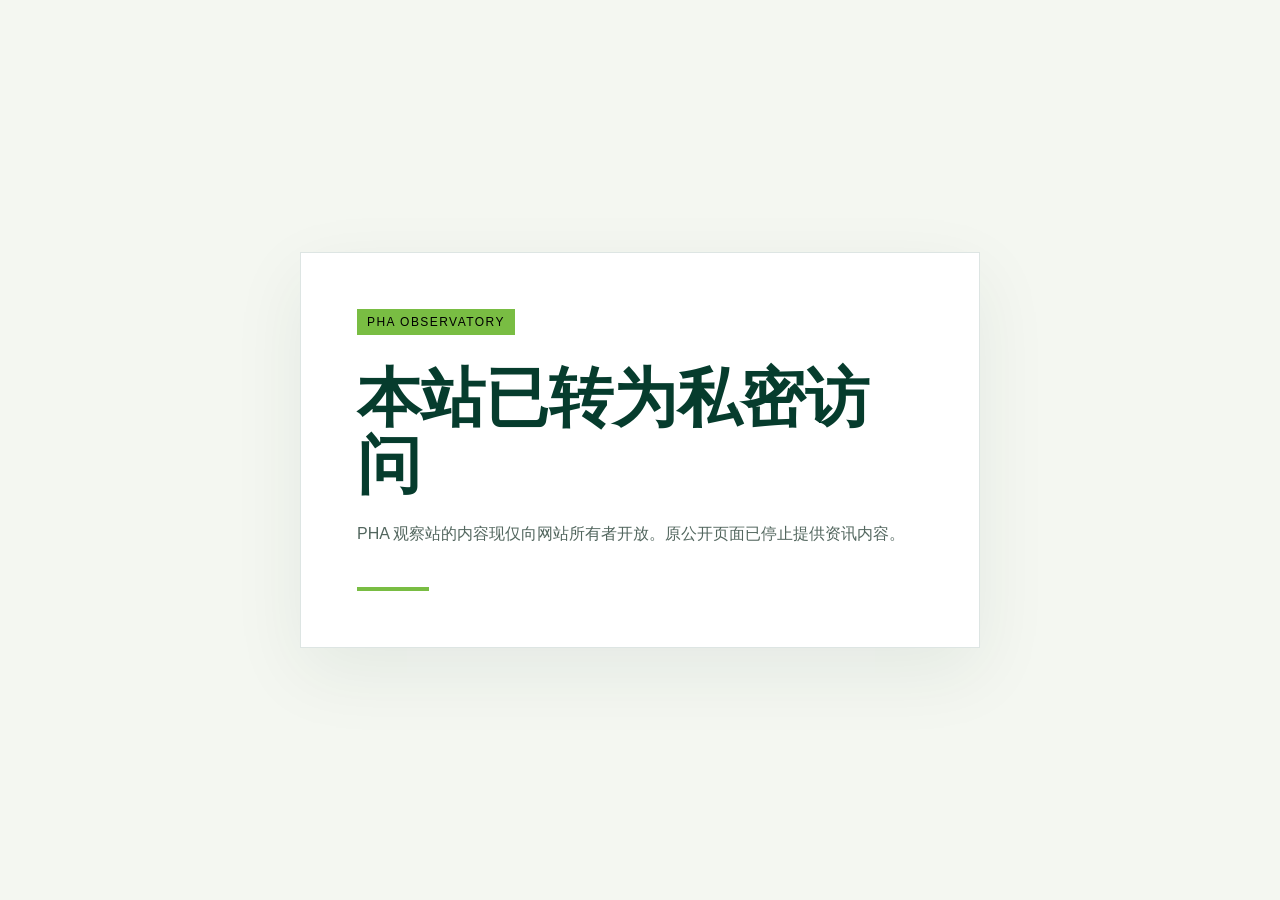
==== commit 8c7d18bf: "Retire public PHA site and move content to private access" ====
--- a/index.html
+++ b/index.html
@@ -1,3 +1,17 @@
-<!DOCTYPE html><html lang="zh-CN"><head><meta charSet="utf-8"/><meta name="viewport" content="width=device-width, initial-scale=1"/><link rel="preload" as="image" href="./pha-intro.png"/><link rel="stylesheet" href="/PHA/assets/index-CnAdk5tc.css" data-rsc-css-href="/PHA/assets/index-CnAdk5tc.css" data-precedence="vite-rsc/importer-resources"/><title>PHA 观察站｜聚羟基脂肪酸酯月度情报</title><meta name="description" content="PHA 观察站八月刊更新至 2026 年 8 月 30 日，汇总科研、产业、政策、产品、专利与社区信号，并补录七月下半月资讯。"/><meta property="og:title" content="PHA 观察站"/><meta property="og:description" content="三个月观察窗，每月一期，读懂 PHA 的下一步。"/><meta property="og:type" content="website"/><meta property="og:image" content="https://dreamslink9-cloud.github.io/PHA/pha-pulse-og.png"/><meta property="og:image:width" content="1732"/><meta property="og:image:height" content="909"/><meta property="og:image:alt" content="PHA PULSE 聚合物与生物制造情报封面"/><meta name="twitter:card" content="summary_large_image"/><meta name="twitter:title" content="PHA 观察站"/><meta name="twitter:description" content="三个月观察窗，每月一期，读懂 PHA 的下一步。"/><meta name="twitter:image" content="https://dreamslink9-cloud.github.io/PHA/pha-pulse-og.png"/><meta name="twitter:image:width" content="1732"/><meta name="twitter:image:height" content="909"/><meta name="twitter:image:alt" content="PHA PULSE 聚合物与生物制造情报封面"/>
-</head><body><div id="pha-root"><main><a class="skip-link" href="#feed">跳到信息列表</a><header class="site-header"><a class="brand" href="#top" aria-label="PHA 观察站首页"><span class="brand-dot"></span><span class="brand-lockup"><b>PHA 观察站</b><small>MONTHLY INTELLIGENCE</small></span></a><nav aria-label="主导航"><a href="#about-pha">PHA简介</a><a href="#issues">月刊</a><a href="#feed">全部动态</a><a href="#trend">趋势</a><a href="#method">方法</a></nav><span class="edition">M08 · 2026 · <!-- -->178<!-- --> RECORDS</span></header><section class="hero" id="top"><div class="hero-copy"><div class="eyebrow"><span></span> PHA MONTHLY INTELLIGENCE</div><h1>读懂 PHA<br/><em>每月进展</em></h1><p class="hero-lede">不限于产业、论文与专利：追踪政策标准、产品应用、融资合作、科研成果与社区需求。原始来源优先，中文提炼，每月一期。</p><div class="hero-actions"><a class="primary-btn" href="#issues">阅读八月刊 <span aria-hidden="true">↗</span></a><span class="coverage">本次增量检索<br/><b>2026.07.16 — 08.30</b></span></div></div><div class="hero-visual" aria-hidden="true"><div class="orbit orbit-one"></div><div class="orbit orbit-two"></div><div class="polymer polymer-a">PHA</div><div class="polymer polymer-b"></div><div class="polymer polymer-c"></div><div class="scanline"></div><div class="hero-dashboard"><div><span>MONTHLY ARCHIVE</span><b>04</b></div><div><span>INDEXED RECORDS</span><b>178</b></div><div><span>TOPIC DIMENSIONS</span><b>09</b></div></div><span class="visual-note">BIO-MATERIAL · POLICY · SCIENCE · MARKET</span></div></section><section class="pha-intro" id="about-pha" aria-labelledby="pha-intro-title"><div class="pha-intro-copy"><span class="section-label">PHA / MATERIAL PRIMER</span><h2 id="pha-intro-title">什么是 PHA？</h2><p class="intro-lede">聚羟基脂肪酸酯（Polyhydroxyalkanoates）是一类由微生物合成并储存在细胞内的生物聚酯，可利用糖、植物油、有机废物流乃至生物源碳作为原料。</p><p>PHA 不是单一材料，而是包含 PHB、PHBV、PHBH、mcl-PHA 等多种聚合物的材料家族。通过改变单体组成、分子量、结晶度和配方，可获得从刚性包装到柔性薄膜、纤维、涂层、农业载体及医用材料等不同性能。</p><div class="intro-facts"><div><b>生物制造</b><span>微生物发酵合成</span></div><div><b>性能可设计</b><span>单体与结构决定应用</span></div><div><b>多种末端路径</b><span>需按具体环境验证</span></div></div><p class="intro-note">重要边界：生物基不等同于可在所有环境中快速降解；实际表现取决于材料牌号、制品厚度、温度、湿度、微生物条件及相应测试标准。</p></div><figure class="pha-intro-visual"><img src="./pha-intro.png" alt="从可再生原料和微生物发酵，到细胞内PHA颗粒、树脂颗粒、薄膜与成型制品的示意图"/><figcaption>从可再生碳源、发酵合成到材料与终端应用的概念示意</figcaption></figure></section><section class="ticker" aria-label="覆盖主题"><span>观察维度</span><b>科研</b><i>●</i><b>产业</b><i>●</i><b>政策标准</b><i>●</i><b>产品应用</b><i>●</i><b>融资专利</b><i>●</i><b>社区信号</b></section><section class="quality-bar" aria-label="信息质量与更新规范"><div class="quality-intro"><span>QUALITY STANDARD</span><b>信息质量与更新规范</b><small>本次核查 · 2026-08-30</small></div><ul><li><b>周报交叉核对</b><span>对照 8 月 3、10、17、24 日汇总</span></li><li><b>结构化去重</b><span>DOI、公开号、同族与同一事件</span></li><li><b>日期透明</b><span>公开、授权与登记日期分别标注</span></li><li><b>证据分级</b><span>预印本、题录与社区信号明示</span></li></ul></section><section class="section issue-archive" id="issues"><div class="section-head"><div><span class="index">01</span><h2>月刊档案</h2></div><p>六月—八月观察窗 · 五月历史刊保留<br/>共 <!-- -->178<!-- --> 条记录，含明确标注的题录与信号</p></div><div class="issue-tabs" role="group" aria-label="选择月刊"><button aria-pressed="true" aria-controls="monthly-panel" class="active"><span>NO. 04</span><b>八月刊</b><small>08.01—08.30<!-- --> · <!-- -->更新至 8 月 30 日</small><em>放大验证与证据边界</em><i>90<!-- --> 条 ↗</i></button><button aria-pressed="false" aria-controls="monthly-panel" class=""><span>NO. 03</span><b>七月刊</b><small>07.01—07.31<!-- --> · <!-- -->已补录下半月</small><em>碳源、算法与功能材料</em><i>63<!-- --> 条 ↗</i></button><button aria-pressed="false" aria-controls="monthly-panel" class=""><span>NO. 02</span><b>六月刊</b><small>06.01—06.30<!-- --> · <!-- -->已归档</small><em>联产平台与真实场景</em><i>13<!-- --> 条 ↗</i></button><button aria-pressed="false" aria-controls="monthly-panel" class=""><span>NO. 01</span><b>五月刊</b><small>05.01—05.31<!-- --> · <!-- -->已归档</small><em>涂层、融资与全流程评估</em><i>12<!-- --> 条 ↗</i></button></div></section><section class="section monthly-brief" id="monthly-panel" aria-live="polite"><div class="section-head"><div><span class="index">02</span><h2>八月刊<!-- -->要点</h2></div><p>08.01—08.30<br/>放大验证与证据边界</p></div><div class="signal-grid"><article class="signal feature"><span class="signal-no">0<!-- -->1<!-- --> / <!-- -->SCALE-UP</span><h3>万吨级项目进入设计，不等于投产</h3><p>Bioextrax 披露 PHBV 项目启动基础设计。月刊区分计划规模、工程节点与实际产出；原料工艺申请、应用测试和订单也不混为一谈。</p><a href="https://mfn.se/a/bioextrax/bioextrax-publicerar-delarsrapport-1-januari-30-juni-2026.iframe" target="_blank" rel="noreferrer">查看原始来源 <span aria-hidden="true">↗</span></a></article><article class="signal "><span class="signal-no">0<!-- -->2<!-- --> / <!-- -->SCIENCE</span><h3>从气体碳源到食物网，观察边界扩大</h3><p>CO₂ 与甲酸路线、数据驱动发酵、动物营养、压电材料和生态响应同步出现。论文、综述、会议摘要及预印本分别标注，阴性结果、撤稿与更正也纳入观察。</p></article><article class="signal "><span class="signal-no">0<!-- -->3<!-- --> / <!-- -->APPLICATION</span><h3>真实场景与合规证据需要同步</h3><p>PHBH 人工草坪进入市政空间，Caleyda 完成杯具样品；欧盟 PPWR 开始适用。样品不等于获批食品接触制品，生物基也不自动满足全部包装义务。</p></article></div></section><section class="section feed" id="feed"><div class="section-head"><div><span class="index">03</span><h2>八月刊全部动态</h2></div><p>本期 <!-- -->90<!-- --> 条 · 当前筛选 <!-- -->90<!-- --> 条<br/>按所标日期倒序，登记日不等于发表日</p></div><div class="section-filters" role="group" aria-label="板块筛选"><button aria-pressed="true" class="active">全部板块</button><button aria-pressed="false" class="">报道与产业动态</button><button aria-pressed="false" class="">文献与论文</button><button aria-pressed="false" class="">专利动态</button></div><div class="toolbar"><div class="filters" role="group" aria-label="内容筛选"><button aria-pressed="true" class="active">全部</button><button aria-pressed="false" class="">产业</button><button aria-pressed="false" class="">研究</button><button aria-pressed="false" class="">产品</button><button aria-pressed="false" class="">应用</button><button aria-pressed="false" class="">政策</button><button aria-pressed="false" class="">专利</button><button aria-pressed="false" class="">融资</button><button aria-pressed="false" class="">标准</button><button aria-pressed="false" class="">社区</button></div><label class="search"><span>⌕</span><input type="search" autoComplete="off" placeholder="搜索标题、来源或 DOI" aria-label="搜索内容" value=""/></label></div><label class="scope-toggle"><input type="checkbox"/> 跨全部月刊检索（含七月补录与历史刊）</label><p class="feed-note" role="status">当前显示 <!-- -->90<!-- --> 条。论文 / 综述 / 题录不等于同一证据强度；“登记线索”尚未确认首次上线日。<a href="#method">检索说明 ↗</a><a href="./library.html">完整文字索引（网络慢时可用）↗</a></p><div class="story-list"><article class="story"><div class="story-meta"><span class="tag tag-研究">研究</span><time dateTime="2026-08-30">2026-08-30</time><small>上线 / 公开日</small><span class="evidence">权威数据库</span><span class="record-kind">题录</span></div><div class="story-body"><h3><a href="https://doi.org/10.1007/s43621-026-04480-3" target="_blank" rel="noreferrer">农业废弃物生产 PHA 的循环经济研究</a></h3><p>题名聚焦农业废物作为 PHA 原料及循环经济框架。本轮已核实题录与日期，未取得摘要，不推断实验结果。</p><div class="relevance"><b>PHA 相关性</b><span>补充农业副产物流方向；具体工艺与经济结论须查原文。</span></div><p class="detail">Geeta Gahlawat, Neha Rani Bhagat, Dipneet Kaur · DOI 10.1007/s43621-026-04480-3</p><details class="original-title"><summary>原文题名</summary><p>Sustainable production of polyhydroxyalkanoates from agricultural wastes within a circular economy framework</p></details></div><div class="story-source"><span>Discover Sustainability</span><a href="https://doi.org/10.1007/s43621-026-04480-3" target="_blank" rel="noreferrer" aria-label="打开来源：农业废弃物生产 PHA 的循环经济研究"><span aria-hidden="true">↗</span></a></div></article><article class="story"><div class="story-meta"><span class="tag tag-研究">研究</span><time dateTime="2026-08-27">2026-08-27</time><small>上线 / 公开日</small><span class="evidence">原始来源</span><span class="record-kind">研究论文</span></div><div class="story-body"><h3><a href="https://doi.org/10.3390/fishes11090503" target="_blank" rel="noreferrer">PHA 微塑料暴露改变水生生物肠道群落</a></h3><p>研究比较 PVC 与 PHA 微塑料暴露；所测常规生理指标未显示明显损害，但肠道群落和部分潜在致病菌属发生变化。</p><div class="relevance"><b>PHA 相关性</b><span>提示可降解材料也需要生态效应评价；菌群变化不等于已证实感染。</span></div><p class="detail">Manxin Chen, Mei Wang, Shijie Wu, Zhongqi Wang, Jihai Gu, Zhihua Ni, Yuming Zhang · DOI 10.3390/fishes11090503</p><details class="original-title"><summary>原文题名</summary><p>Toxicity and Microecological Responses of Daphnia magna and Danio rerio to PVC and PHA Microplastics: Focusing on Trophic Pathogen Enrichment</p></details></div><div class="story-source"><span>Fishes</span><a href="https://doi.org/10.3390/fishes11090503" target="_blank" rel="noreferrer" aria-label="打开来源：PHA 微塑料暴露改变水生生物肠道群落"><span aria-hidden="true">↗</span></a></div></article><article class="story"><div class="story-meta"><span class="tag tag-研究">研究</span><time dateTime="2026-08-27">2026-08-27</time><small>上线 / 公开日</small><span class="evidence">原始来源</span><span class="record-kind">研究论文</span></div><div class="story-body"><h3><a href="https://pubmed.ncbi.nlm.nih.gov/42660363/" target="_blank" rel="noreferrer">双目标机器学习预测混合菌群 PHA 积累</a></h3><p>基于 1205 个循环，同时预测最大 PHA 含量与周期增量，并采用分组验证评估模型。</p><div class="relevance"><b>PHA 相关性</b><span>为发酵控制提供数据工具；跨反应器泛化和实际闭环控制仍需验证。</span></div><p class="detail">Seongbong Heo, Hyeongju Park, Sangchul Lee, Young Mo Kim · DOI 10.1016/j.biortech.2026.135732 · PMID 42660363</p><details class="original-title"><summary>原文题名</summary><p>Data-driven interpretation of mixed-culture polyhydroxyalkanoate accumulation using dual-target machine learning framework.</p></details></div><div class="story-source"><span>Bioresource technology</span><a href="https://pubmed.ncbi.nlm.nih.gov/42660363/" target="_blank" rel="noreferrer" aria-label="打开来源：双目标机器学习预测混合菌群 PHA 积累"><span aria-hidden="true">↗</span></a></div></article><article class="story"><div class="story-meta"><span class="tag tag-研究">研究</span><time dateTime="2026-08-26">2026-08-26</time><small>上线 / 公开日</small><span class="evidence">原始来源</span><span class="record-kind">研究简评</span></div><div class="story-body"><h3><a href="https://doi.org/10.1055/a-2914-9437" target="_blank" rel="noreferrer">可回收聚酯单体路线的研究简评</a></h3><p>Synfacts 刊载烷叉基 β-丙内酯聚合相关研究亮点。本条是文献简评，不作为独立原创研究重复计算其成果。</p><div class="relevance"><b>PHA 相关性</b><span>补充化学合成聚酯与闭环材料设计方向。</span></div><p class="detail"> · DOI 10.1055/a-2914-9437</p><details class="original-title"><summary>原文题名</summary><p>Alkylidene β-Propiolactone: A Scalable Monomer for Recyclable Polyhydroxyalkanoates</p></details></div><div class="story-source"><span>Synfacts</span><a href="https://doi.org/10.1055/a-2914-9437" target="_blank" rel="noreferrer" aria-label="打开来源：可回收聚酯单体路线的研究简评"><span aria-hidden="true">↗</span></a></div></article><article class="story"><div class="story-meta"><span class="tag tag-研究">研究</span><time dateTime="2026-08-26">2026-08-26</time><small>上线 / 公开日</small><span class="evidence">原始来源</span><span class="record-kind">研究论文</span></div><div class="story-body"><h3><a href="https://pubmed.ncbi.nlm.nih.gov/42648675/" target="_blank" rel="noreferrer">PHA 颗粒蛋白 phasin 的界面活性与乳化稳定性</a></h3><p>比较 AzPhaP 与 C 端截短蛋白的表面活性；两者均能降低表面张力，完整蛋白形成的乳液更稳定。</p><div class="relevance"><b>PHA 相关性</b><span>PHA 伴生蛋白可能成为生物表面活性剂及联产产品。</span></div><p class="detail">Rafael Locatelli Salgado, Matheus Ítalo Bonfim Aragão, Éverton de Almeida Alves Barbosa, Julia Mayrink Ferreira Alves, Fernanda Gonçalves Barbosa, Thiago Vargas Seraphim, Luccas Caitano Salgado, Abelardo Silva Júnior, Juliana Lopes Rangel Fietto, Júlio César Borges, Monique Renon Eller, Gustavo Costa Bressan · DOI 10.1016/j.ijbiomac.2026.154080 · PMID 42648675</p><details class="original-title"><summary>原文题名</summary><p>Characterization of the granule-associated protein AzPhaP from Azotobacter sp. FA8 as a promising protein-based surfactant.</p></details></div><div class="story-source"><span>International journal of biological macromolecules</span><a href="https://pubmed.ncbi.nlm.nih.gov/42648675/" target="_blank" rel="noreferrer" aria-label="打开来源：PHA 颗粒蛋白 phasin 的界面活性与乳化稳定性"><span aria-hidden="true">↗</span></a></div></article><article class="story"><div class="story-meta"><span class="tag tag-研究">研究</span><time dateTime="2026-08-26">2026-08-26</time><small>上线 / 公开日</small><span class="evidence">原始来源</span><span class="record-kind">综述·相关方法</span></div><div class="story-body"><h3><a href="https://pubmed.ncbi.nlm.nih.gov/42648384/" target="_blank" rel="noreferrer">游离氨污泥预处理与资源化综述</a></h3><p>综述游离氨预处理对污泥资源回收的影响，PHA 是讨论的潜在资源化产物之一。</p><div class="relevance"><b>PHA 相关性</b><span>属于上游原料与预处理背景，不是新建 PHA 产线证据。</span></div><p class="detail">Jiamin Zhang, Qiuxiang Xu, Yingqun Ma, Esaïe Kouadio Appiah Kouassi, Kouassi Benjamin Yao, Patrick Drogui, Rajeshwar D Tyagi, Dongbo Wang, Jonathan W C Wong · DOI 10.1016/j.biortech.2026.135730 · PMID 42648384</p><details class="original-title"><summary>原文题名</summary><p>Free ammonia-driven sewage sludge valorization: from in-situ pretreatment to energy and resource recovery.</p></details></div><div class="story-source"><span>Bioresource technology</span><a href="https://pubmed.ncbi.nlm.nih.gov/42648384/" target="_blank" rel="noreferrer" aria-label="打开来源：游离氨污泥预处理与资源化综述"><span aria-hidden="true">↗</span></a></div></article><article class="story"><div class="story-meta"><span class="tag tag-研究">研究</span><time dateTime="2026-08-26">2026-08-26</time><small>上线 / 公开日</small><span class="evidence">权威数据库</span><span class="record-kind">题录</span></div><div class="story-body"><h3><a href="https://doi.org/10.1007/s42452-026-09400-8" target="_blank" rel="noreferrer">填埋环境来源 Enterobacter 菌株的 PHA 生产研究</a></h3><p>题录涉及 Enterobacter MPLSI2 的 PHA 合成与回收。本轮未取得摘要，仅作题录级收录。</p><div class="relevance"><b>PHA 相关性</b><span>补充非传统菌株资源；产量、结构与安全性须依原文核验。</span></div><p class="detail">Berhanu Abegaz Mulat, Leta Guta Inki, Osman Ahmed Zelekew, Seid Mohammed Ebu · DOI 10.1007/s42452-026-09400-8</p><details class="original-title"><summary>原文题名</summary><p>Recovery of polyhydroxyalkanoate from the newly identified strain Enterobacter sp. MPLSI-2 isolated from a plastic waste landfill</p></details></div><div class="story-source"><span>Discover Applied Sciences</span><a href="https://doi.org/10.1007/s42452-026-09400-8" target="_blank" rel="noreferrer" aria-label="打开来源：填埋环境来源 Enterobacter 菌株的 PHA 生产研究"><span aria-hidden="true">↗</span></a></div></article><article class="story"><div class="story-meta"><span class="tag tag-研究">研究</span><time dateTime="2026-08-26">2026-08-26</time><small>上线 / 公开日</small><span class="evidence">原始来源</span><span class="record-kind">研究论文</span></div><div class="story-body"><h3><a href="https://pubmed.ncbi.nlm.nih.gov/42645541/" target="_blank" rel="noreferrer">蓝细菌合成 3HB、3HV、4HB 三元共聚 PHA</a></h3><p>在营养限制与前体供给条件下，Synechocystis 6803 合成含三类单体的 PHA，报告含量达细胞干重的 40.16%。</p><div class="relevance"><b>PHA 相关性</b><span>扩展光合底盘的共聚物结构调控，尚需评价前体成本及放大稳定性。</span></div><p class="detail">Sadaf Tanweer, Bhabatarini Panda · DOI 10.1007/s00284-026-05106-7 · PMID 42645541</p><details class="original-title"><summary>原文题名</summary><p>Exploring the Potential of Synechocystis sp. PCC 6803 for P(3HB-co-3HV-co-4HB) Terpolymer Production.</p></details></div><div class="story-source"><span>Current microbiology</span><a href="https://pubmed.ncbi.nlm.nih.gov/42645541/" target="_blank" rel="noreferrer" aria-label="打开来源：蓝细菌合成 3HB、3HV、4HB 三元共聚 PHA"><span aria-hidden="true">↗</span></a></div></article><article class="story"><div class="story-meta"><span class="tag tag-社区">社区</span><time dateTime="2026-08-26">2026-08-26</time><small>会议活动日</small><span class="evidence">原始来源</span><span class="record-kind">会议活动</span></div><div class="story-body"><h3><a href="https://acs.digitellinc.com/p/s/performance-enhancing-amorphous-pha-for-next-generation-compostable-solutions-669598" target="_blank" rel="noreferrer">ACS 会议摘要讨论无定形 PHA 的共混应用</a></h3><p>Akanksha Patel 的报告讨论无定形 PHA 在下一代可堆肥材料中的性能调节作用，并涉及 PHACT 1000P。</p><div class="relevance"><b>PHA 相关性</b><span>提供行业研发交流线索；会议报告不是新增同行评议论文，也不是独立性能认证。</span></div><p class="detail">报告人：Akanksha Patel · Performance enhancing amorphous PHA for next-generation compostable solutions</p></div><div class="story-source"><span>ACS 会议平台 · CJ Biomaterials 报告摘要</span><a href="https://acs.digitellinc.com/p/s/performance-enhancing-amorphous-pha-for-next-generation-compostable-solutions-669598" target="_blank" rel="noreferrer" aria-label="打开来源：ACS 会议摘要讨论无定形 PHA 的共混应用"><span aria-hidden="true">↗</span></a></div></article><article class="story"><div class="story-meta"><span class="tag tag-社区">社区</span><time dateTime="2026-08-26">2026-08-26</time><small>社区首帖日期</small><span class="evidence">社区信号</span><span class="record-kind">社区信号</span></div><div class="story-body"><h3><a href="https://www.reddit.com/r/3DPrinting_PHA/comments/1vz87a4/suggestion_for_ecogenesis_stop_vacuum_sealing/" target="_blank" rel="noreferrer">PHA 线材包装与可重复使用线盘引发讨论</a></h3><p>用户围绕真空袋、纸线盘变形、自动供料兼容性和可回收线盘交换经验，讨论材料之外的包装减量。</p><div class="relevance"><b>PHA 相关性</b><span>说明应用体验涵盖整套产品与物流设计；评论不构成所有 PHA 吸湿性或食品接触安全的证据。</span></div><p class="detail">last30days 补充网页检索 · 回收设想不等于已上线回收服务</p></div><div class="story-source"><span>Reddit · r/3DPrinting_PHA</span><a href="https://www.reddit.com/r/3DPrinting_PHA/comments/1vz87a4/suggestion_for_ecogenesis_stop_vacuum_sealing/" target="_blank" rel="noreferrer" aria-label="打开来源：PHA 线材包装与可重复使用线盘引发讨论"><span aria-hidden="true">↗</span></a></div></article><article class="story"><div class="story-meta"><span class="tag tag-研究">研究</span><time dateTime="2026-08-25">2026-08-25</time><small>上线 / 公开日</small><span class="evidence">原始来源</span><span class="record-kind">综述</span></div><div class="story-body"><h3><a href="https://doi.org/10.9734/afsj/2026/v25i9917" target="_blank" rel="noreferrer">市场食品废弃物转化为 PHA 的集成路线综述</a></h3><p>梳理真实市场食品废物的酸化、底物组成和下游回收，指出一体化示范证据仍有限。</p><div class="relevance"><b>PHA 相关性</b><span>把不均一废物的实际处理难点纳入原料降本讨论。</span></div><p class="detail">U. Divyashree, M. Deepa, P. Karthika · DOI 10.9734/afsj/2026/v25i9917</p><details class="original-title"><summary>原文题名</summary><p>Valorisation of Market Food Waste for Sustainable Polyhydroxyalkanoate Production: A Critical Review of Feedstock Variability, Bioprocess Integration and Scale-Up</p></details></div><div class="story-source"><span>Asian Food Science Journal</span><a href="https://doi.org/10.9734/afsj/2026/v25i9917" target="_blank" rel="noreferrer" aria-label="打开来源：市场食品废弃物转化为 PHA 的集成路线综述"><span aria-hidden="true">↗</span></a></div></article><article class="story"><div class="story-meta"><span class="tag tag-研究">研究</span><time dateTime="2026-08-25">2026-08-25</time><small>预印本公开日</small><span class="evidence">原始来源</span><span class="record-kind">预印本</span></div><div class="story-body"><h3><a href="https://doi.org/10.26434/chemrxiv.15007807/v1" target="_blank" rel="noreferrer">预印本：废弃生物质制 PHA 的全链条综述</a></h3><p>综述原料、合成通路、绿色回收和多产品生物炼制，讨论成本与认证边界。尚未经同行评议。</p><div class="relevance"><b>PHA 相关性</b><span>把上游底物与下游回收共同纳入降本评价，不将作者概括的绿色声明无条件外推。</span></div><p class="detail">Augustine Odibo · DOI 10.26434/chemrxiv.15007807/v1</p><details class="original-title"><summary>原文题名</summary><p>Valorization of Waste Biomass for Polyhydroxyalkanoate (PHA) Production: A Comprehensive Review of Feedstocks, Microbial Biosynthesis Pathways, Recovery Strategies, and Integrated Biorefinery Approaches</p></details></div><div class="story-source"><span>ChemRxiv</span><a href="https://doi.org/10.26434/chemrxiv.15007807/v1" target="_blank" rel="noreferrer" aria-label="打开来源：预印本：废弃生物质制 PHA 的全链条综述"><span aria-hidden="true">↗</span></a></div></article><article class="story"><div class="story-meta"><span class="tag tag-专利">专利</span><time dateTime="2026-08-25">2026-08-25</time><small>授权公告日</small><span class="evidence">权威数据库</span><span class="record-kind">专利授权</span></div><div class="story-body"><h3><a href="https://patents.justia.com/patent/12715170" target="_blank" rel="noreferrer">雀巢 PHA 容器制造方法在美国获授权</a></h3><p>专利围绕含 PHA 预制件的再加热、热松弛与注射拉伸吹塑等工艺，面向容器成型。</p><div class="relevance"><b>PHA 相关性</b><span>把 PHA 包装研发推进到成型热历史控制；与七月已收录的雀巢刚性容器专利为不同授权事件。</span></div><p class="detail">权利人：Société des Produits Nestlé S.A. · US12715170B2 · 美国 · PCT/EP2022/075735 · 既有公开 US20250128465</p></div><div class="story-source"><span>美国专利公开文本 · Justia 镜像</span><a href="https://patents.justia.com/patent/12715170" target="_blank" rel="noreferrer" aria-label="打开来源：雀巢 PHA 容器制造方法在美国获授权"><span aria-hidden="true">↗</span></a></div></article><article class="story"><div class="story-meta"><span class="tag tag-研究">研究</span><time dateTime="2026-08-24">2026-08-24</time><small>上线 / 公开日</small><span class="evidence">原始来源</span><span class="record-kind">研究论文</span></div><div class="story-body"><h3><a href="https://doi.org/10.3390/ma19173587" target="_blank" rel="noreferrer">商业 PHA 牌号的注塑流动与力学性能窗口</a></h3><p>研究 EM20010 的注塑流动及力学表现，性能对加工温度、压力等条件敏感。</p><div class="relevance"><b>PHA 相关性</b><span>结果适用于所测牌号和工艺，不能直接外推至全部 PHA。</span></div><p class="detail">Mariusz Fabijański, Jacek Garbarski · DOI 10.3390/ma19173587</p><details class="original-title"><summary>原文题名</summary><p>Selected Functional and Processing Properties of Polyhydroxyalkanoates</p></details></div><div class="story-source"><span>Materials</span><a href="https://doi.org/10.3390/ma19173587" target="_blank" rel="noreferrer" aria-label="打开来源：商业 PHA 牌号的注塑流动与力学性能窗口"><span aria-hidden="true">↗</span></a></div></article><article class="story"><div class="story-meta"><span class="tag tag-研究">研究</span><time dateTime="2026-08-24">2026-08-24</time><small>上线 / 公开日</small><span class="evidence">原始来源</span><span class="record-kind">研究论文</span></div><div class="story-body"><h3><a href="https://pubmed.ncbi.nlm.nih.gov/42636899/" target="_blank" rel="noreferrer">镍基生物阴极耦合 CO₂ 转化与 PHB 合成</a></h3><p>Ni@NC 生物阴极与 Cupriavidus necator 耦合，报告 PHB 浓度约 192.7 mg/L。</p><div class="relevance"><b>PHA 相关性</b><span>属于电—生物耦合概念验证，mg/L 级结果不等于工业高产。</span></div><p class="detail">Fei Zheng, Liang Chen, Mingzhi Zhang, Zhibin Wei, Yaru Lv, Zhenyu Geng, Rongyue Sun, Wenjing Wang · DOI 10.1016/j.biortech.2026.135712 · PMID 42636899</p><details class="original-title"><summary>原文题名</summary><p>Electron‑metabolic coupling enhancement driven by Ni core‑shell cathode for efficient CO2‑to‑PHB conversion in electrochemical biological coupling system.</p></details></div><div class="story-source"><span>Bioresource technology</span><a href="https://pubmed.ncbi.nlm.nih.gov/42636899/" target="_blank" rel="noreferrer" aria-label="打开来源：镍基生物阴极耦合 CO₂ 转化与 PHB 合成"><span aria-hidden="true">↗</span></a></div></article><article class="story"><div class="story-meta"><span class="tag tag-研究">研究</span><time dateTime="2026-08-24">2026-08-24</time><small>上线 / 公开日</small><span class="evidence">原始来源</span><span class="record-kind">研究论文</span></div><div class="story-body"><h3><a href="https://pubmed.ncbi.nlm.nih.gov/42641235/" target="_blank" rel="noreferrer">海洋菌来源 PHA 的抗生物膜潜力</a></h3><p>海洋来源菌株 MaRe06 的 PHA/PHBV 显示抗生物膜活性，并开展蜡螟模型安全性评价。</p><div class="relevance"><b>PHA 相关性</b><span>扩展功能性 PHA 研究；非临床证据，不能等同于人体抗感染疗效。</span></div><p class="detail">Leidy J García Maza, Deisiane Da Rosa, Walter O Beys-da-Silva, Lucélia Santi, Augusto Schrank, Marilene Henning Vainstein, Alexandre J Macedo · DOI 10.1016/j.bioorg.2026.110431 · PMID 42641235</p><details class="original-title"><summary>原文题名</summary><p>Short chain length polyhydroxyalkanoate (scl-PHA) produced by the marine bacterium Pseudomonas sputi MaRe06 inhibits Staphylococcus aureus biofilm formation.</p></details></div><div class="story-source"><span>Bioorganic chemistry</span><a href="https://pubmed.ncbi.nlm.nih.gov/42641235/" target="_blank" rel="noreferrer" aria-label="打开来源：海洋菌来源 PHA 的抗生物膜潜力"><span aria-hidden="true">↗</span></a></div></article><article class="story"><div class="story-meta"><span class="tag tag-社区">社区</span><time dateTime="2026-08-24">2026-08-24</time><small>社区首帖日期</small><span class="evidence">社区信号</span><span class="record-kind">社区信号</span></div><div class="story-body"><h3><a href="https://www.reddit.com/r/3DPrinting_PHA/comments/1vxe147/formfutura_compost3d_2/" target="_blank" rel="noreferrer">打印用户追问 PHA 线材配方与家庭堆肥声明</a></h3><p>Compost3D 2 讨论中，用户关注树脂组成、生物基含量与“家庭堆肥”证据，并提出检测需求。帖子中的配方猜测未获独立验证。</p><div class="relevance"><b>PHA 相关性</b><span>反映透明配方和制品级认证需求；不能把用户猜测当作产品成分结论。</span></div><p class="detail">last30days 补充网页检索 · 社区观点，不是认证记录</p></div><div class="story-source"><span>Reddit · r/3DPrinting_PHA</span><a href="https://www.reddit.com/r/3DPrinting_PHA/comments/1vxe147/formfutura_compost3d_2/" target="_blank" rel="noreferrer" aria-label="打开来源：打印用户追问 PHA 线材配方与家庭堆肥声明"><span aria-hidden="true">↗</span></a></div></article><article class="story"><div class="story-meta"><span class="tag tag-研究">研究</span><time dateTime="2026-08-23">2026-08-23</time><small>上线 / 公开日</small><span class="evidence">权威数据库</span><span class="record-kind">综述·题录</span></div><div class="story-body"><h3><a href="https://doi.org/10.21608/fjard.2026.502869.1163" target="_blank" rel="noreferrer">嗜盐微生物与 PHA 生产综述</a></h3><p>题录关注嗜盐微生物的 PHA 生物合成；本轮未取得摘要，不推断具体产量。</p><div class="relevance"><b>PHA 相关性</b><span>补充开放式或高盐生物制造的菌株与过程背景。</span></div><p class="detail">Ehdаа А. А. Sааdаwi, Yasser Fathy Abdelaliem, Gamal M Hassan, Ibrahim M. Ibrahim · DOI 10.21608/fjard.2026.502869.1163</p><details class="original-title"><summary>原文题名</summary><p>Halophilic Microorganisms as Sustainable Cell Factories for Polyhydroxyalkanoate (PHA): Ecology, Biosynthesis, Extraction, Characterization and Potential Applications</p></details></div><div class="story-source"><span>Fayoum Journal of Agricultural Research and Development</span><a href="https://doi.org/10.21608/fjard.2026.502869.1163" target="_blank" rel="noreferrer" aria-label="打开来源：嗜盐微生物与 PHA 生产综述"><span aria-hidden="true">↗</span></a></div></article><article class="story"><div class="story-meta"><span class="tag tag-研究">研究</span><time dateTime="2026-08-22">2026-08-22</time><small>上线 / 公开日</small><span class="evidence">原始来源</span><span class="record-kind">研究论文</span></div><div class="story-body"><h3><a href="https://doi.org/10.1021/acs.langmuir.6c02572" target="_blank" rel="noreferrer">多模态表征连接 PHBV 薄膜形貌与细胞黏附</a></h3><p>研究组合原子力显微、图像分析与拓扑数据分析，关联 P3HBV 薄膜结构和 C2C12 细胞黏附。</p><div class="relevance"><b>PHA 相关性</b><span>为生物材料表面设计提供关联证据，尚不能据此证明因果机制。</span></div><p class="detail">Fares D. E. Ghorabe, Ashish T. S. Ireddy, Pavel S. Zun, Israel A. Huaman, Sviatlana A. Ulasevich, Aleksandr S. Aglikov, Dmitry A. Kozodaev, Tatiana G. Volova, Ekaterina I. Kessler Shishatskaya, Michael Nosonovsky, Ekaterina V. Skorb · DOI 10.1021/acs.langmuir.6c02572</p><details class="original-title"><summary>原文题名</summary><p>Integrative Infochemistry of Polyhydroxyalkanoate Films: Multimodal Data, Topological Tuning, and Cell–Surface Interfaces</p></details></div><div class="story-source"><span>Langmuir</span><a href="https://doi.org/10.1021/acs.langmuir.6c02572" target="_blank" rel="noreferrer" aria-label="打开来源：多模态表征连接 PHBV 薄膜形貌与细胞黏附"><span aria-hidden="true">↗</span></a></div></article><article class="story"><div class="story-meta"><span class="tag tag-研究">研究</span><time dateTime="2026-08-22">2026-08-22</time><small>上线 / 公开日</small><span class="evidence">原始来源</span><span class="record-kind">综述</span></div><div class="story-body"><h3><a href="https://pubmed.ncbi.nlm.nih.gov/42632604/" target="_blank" rel="noreferrer">塑料废物升级转化为 PHA 的研究进展</a></h3><p>综述塑料解构、底物转化与 PHA 发酵的耦合，强调化学或酶解与微生物代谢之间的接口。</p><div class="relevance"><b>PHA 相关性</b><span>补充塑料到塑料的生物升级路线；PubMed 已将上线日期核实为 8 月 22 日。</span></div><p class="detail">Masoumeh Mohandessi, Krishanthi Bandara, Neda Arabzadeh Nosratabad, Xianglan Bai, Caixia Wan · DOI 10.1016/j.biotechadv.2026.109019 · PMID 42632604</p><details class="original-title"><summary>原文题名</summary><p>Closing the loop on plastics: Biological and hybrid routes for converting plastic waste to polyhydroxyalkanoates.</p></details></div><div class="story-source"><span>Biotechnology advances</span><a href="https://pubmed.ncbi.nlm.nih.gov/42632604/" target="_blank" rel="noreferrer" aria-label="打开来源：塑料废物升级转化为 PHA 的研究进展"><span aria-hidden="true">↗</span></a></div></article><article class="story"><div class="story-meta"><span class="tag tag-研究">研究</span><time dateTime="2026-08-22">2026-08-22</time><small>上线 / 公开日</small><span class="evidence">原始来源</span><span class="record-kind">研究论文</span></div><div class="story-body"><h3><a href="https://doi.org/10.1007/s10853-026-13569-z" target="_blank" rel="noreferrer">激光处理 PLA/PHBV 复合材料调节细胞黏附</a></h3><p>研究激光表面处理及纤维素纳米晶、碳纳米管填料对复合材料的影响，较高填料水平可能损害相容性。</p><div class="relevance"><b>PHA 相关性</b><span>显示表面功能、增强效果与生物相容性需要共同优化。</span></div><p class="detail">Rafaela Campos Queiroz, Vanessa Modelski Schatkoski, Rodrigo Luiz Moraes Saldanha Oliveira, Yannic Sterzl, Alexandra Reif, Heino Besser, Simone Weigel, Tim Scharnweber, Ana Paula Lemes, Carolina Ramos Hurtado, Wilhelm Pfleging, Dayane Batista Tada · DOI 10.1007/s10853-026-13569-z</p><details class="original-title"><summary>原文题名</summary><p>Laser-induced surface texturing and nanomaterial functionalization of PLA/PHBV surfaces for enhanced cell adhesion</p></details></div><div class="story-source"><span>Journal of Materials Science</span><a href="https://doi.org/10.1007/s10853-026-13569-z" target="_blank" rel="noreferrer" aria-label="打开来源：激光处理 PLA/PHBV 复合材料调节细胞黏附"><span aria-hidden="true">↗</span></a></div></article><article class="story"><div class="story-meta"><span class="tag tag-社区">社区</span><time dateTime="2026-08-22">2026-08-22</time><small>社区首帖日期</small><span class="evidence">社区信号</span><span class="record-kind">社区信号</span></div><div class="story-body"><h3><a href="https://www.reddit.com/r/3DPrinting_PHA/comments/1vuzo7p/i_just_found_this_very_cheap_pha_someone_has_used/" target="_blank" rel="noreferrer">低价 PHA 线材讨论聚焦纯 PHA 与共混标签</a></h3><p>用户讨论跨境购买价格、运输成本及纯 PHA 与 PLA/PHA 共混产品的区分；评论中的品牌和配方判断未经本站验证。</p><div class="relevance"><b>PHA 相关性</b><span>提示产品命名和材料含量透明度会影响信任，不据论坛意见判断任何品牌质量。</span></div><p class="detail">last30days 补充网页检索 · 价格仅为发帖者观察，不作实时报价</p></div><div class="story-source"><span>Reddit · r/3DPrinting_PHA</span><a href="https://www.reddit.com/r/3DPrinting_PHA/comments/1vuzo7p/i_just_found_this_very_cheap_pha_someone_has_used/" target="_blank" rel="noreferrer" aria-label="打开来源：低价 PHA 线材讨论聚焦纯 PHA 与共混标签"><span aria-hidden="true">↗</span></a></div></article><article class="story"><div class="story-meta"><span class="tag tag-研究">研究</span><time dateTime="2026-08-21">2026-08-21</time><small>上线 / 公开日</small><span class="evidence">权威数据库</span><span class="record-kind">题录</span></div><div class="story-body"><h3><a href="https://doi.org/10.1007/s40009-026-02354-w" target="_blank" rel="noreferrer">PHA 三维打印尺寸精度优化研究</a></h3><p>题名涉及 PHA 打印条件与尺寸精度优化。本轮核实题录和上线日期，未取得摘要。</p><div class="relevance"><b>PHA 相关性</b><span>对应 PHA 增材制造的尺寸稳定性问题，不据题名推断最优参数。</span></div><p class="detail">Anita Jena, Bijaya Bikram Samal, Cheruvu Siva Kumar, Shailendra Kumar Varshney · DOI 10.1007/s40009-026-02354-w</p><details class="original-title"><summary>原文题名</summary><p>Sustainable 3D Printing of Polyhydroxyalkanoates: Material Characterization, Printability, and Parametric Optimization for Enhanced Dimensional Accuracy</p></details></div><div class="story-source"><span>National Academy Science Letters</span><a href="https://doi.org/10.1007/s40009-026-02354-w" target="_blank" rel="noreferrer" aria-label="打开来源：PHA 三维打印尺寸精度优化研究"><span aria-hidden="true">↗</span></a></div></article><article class="story"><div class="story-meta"><span class="tag tag-研究">研究</span><time dateTime="2026-08-21">2026-08-21</time><small>数据库登记（非发表日）</small><span class="evidence">权威数据库</span><span class="record-kind">登记线索</span></div><div class="story-body"><h3><a href="https://doi.org/10.1016/j.biteb.2026.102999" target="_blank" rel="noreferrer">废水培养微藻水解物用于 Paracoccus 产 PHB</a></h3><p>题录涉及废水光生物反应器的微藻生物质水解物与 PHB 发酵。 本条按数据库登记日归档，具体首次上线日待核。</p><div class="relevance"><b>PHA 相关性</b><span>将废水、微藻回收和聚合物生产连接起来，补齐 8 月 24 日周报。</span></div><p class="detail">B. Muñoz-Madariaga, A.N. Pila, S. Bordel, A.A. Filipigh, S. Bolado-Rodríguez · DOI 10.1016/j.biteb.2026.102999</p><details class="original-title"><summary>原文题名</summary><p>Polyhydroxybutyrate (PHB) production by Paracoccus denitrificans from hydrolysates of microalgal biomass grown in wastewater treatment photobioreactors</p></details></div><div class="story-source"><span>Bioresource Technology Reports</span><a href="https://doi.org/10.1016/j.biteb.2026.102999" target="_blank" rel="noreferrer" aria-label="打开来源：废水培养微藻水解物用于 Paracoccus 产 PHB"><span aria-hidden="true">↗</span></a></div></article><article class="story"><div class="story-meta"><span class="tag tag-产业">产业</span><time dateTime="2026-08-21">2026-08-21</time><small>企业文章发布日</small><span class="evidence">企业披露</span><span class="record-kind">企业观点</span></div><div class="story-body"><h3><a href="https://terrapha.com/what-three-years-of-fermentation-data-taught-us-about-scaling-pha/" target="_blank" rel="noreferrer">TerraPHA 企业文章讨论供氧、原料和补料放大难点</a></h3><p>企业文章引用既有文献讨论氧传递、碳源成本与补料方式。文中主要工艺例证来自此前研究，并非本月发布的独立三年生产数据集。</p><div class="relevance"><b>PHA 相关性</b><span>可作为产业关注点观察；不采信未经独立核实的“全球首个”等营销表述，也不把旧研究算作本月新成果。</span></div><p class="detail">企业观点 · 旧文献解读与新项目事实分开</p></div><div class="story-source"><span>TerraPHA Biotech 官方博客</span><a href="https://terrapha.com/what-three-years-of-fermentation-data-taught-us-about-scaling-pha/" target="_blank" rel="noreferrer" aria-label="打开来源：TerraPHA 企业文章讨论供氧、原料和补料放大难点"><span aria-hidden="true">↗</span></a></div></article><article class="story"><div class="story-meta"><span class="tag tag-研究">研究</span><time dateTime="2026-08-20">2026-08-20</time><small>上线 / 公开日</small><span class="evidence">原始来源</span><span class="record-kind">相关方法</span></div><div class="story-body"><h3><a href="https://pubmed.ncbi.nlm.nih.gov/42632135/" target="_blank" rel="noreferrer">低温低碳氮比脱氮过程中的 PHA 储碳机制</a></h3><p>研究碳源设定与低温脱氮，胞内 PHA 储存参与碳分配和后续利用。</p><div class="relevance"><b>PHA 相关性</b><span>属于污水过程机制旁证，不是可回收树脂产量研究。</span></div><p class="detail">Jiyu Zhang, Qionghua Zhang, Yadong Xie, Haijun Mi, Haojun Sun, Mawuli Dzakpasu, Xiaochang C Wang · DOI 10.1016/j.watres.2026.126769 · PMID 42632135</p><details class="original-title"><summary>原文题名</summary><p>Carbon setpoint regulation enables stable endogenous denitrification in an adaptive activated sludge system under low C/N and low-temperature conditions.</p></details></div><div class="story-source"><span>Water research</span><a href="https://pubmed.ncbi.nlm.nih.gov/42632135/" target="_blank" rel="noreferrer" aria-label="打开来源：低温低碳氮比脱氮过程中的 PHA 储碳机制"><span aria-hidden="true">↗</span></a></div></article><article class="story"><div class="story-meta"><span class="tag tag-研究">研究</span><time dateTime="2026-08-20">2026-08-20</time><small>上线 / 公开日</small><span class="evidence">权威数据库</span><span class="record-kind">题录</span></div><div class="story-body"><h3><a href="https://doi.org/10.1007/s10924-026-03945-w" target="_blank" rel="noreferrer">PHBV 微球与穿心莲内酯膜用于牙周递送</a></h3><p>题录涉及四环素负载 PHBV 微球及穿心莲内酯复合膜。本轮未取得摘要，不报告未经核实的疗效。</p><div class="relevance"><b>PHA 相关性</b><span>补充局部药物递送材料方向，临床适用性仍需独立验证。</span></div><p class="detail">Nootchanartch Panith, Sasivimon Pramual, Aree Wanasuntronwong, Rudee Surarit, Jisnuson Svasti, Nuttawee Niamsiri · DOI 10.1007/s10924-026-03945-w</p><details class="original-title"><summary>原文题名</summary><p>Poly(hydroxybutyrate-co-hydroxyvalerate) Composite Membrane Containing Tetracycline Microspheres and Andrographolide for the Treatment of Periodontitis</p></details></div><div class="story-source"><span>Journal of Polymers and the Environment</span><a href="https://doi.org/10.1007/s10924-026-03945-w" target="_blank" rel="noreferrer" aria-label="打开来源：PHBV 微球与穿心莲内酯膜用于牙周递送"><span aria-hidden="true">↗</span></a></div></article><article class="story"><div class="story-meta"><span class="tag tag-研究">研究</span><time dateTime="2026-08-20">2026-08-20</time><small>上线 / 公开日</small><span class="evidence">原始来源</span><span class="record-kind">相关方法</span></div><div class="story-body"><h3><a href="https://pubmed.ncbi.nlm.nih.gov/42622942/" target="_blank" rel="noreferrer">阻断 PHB 合成以重分配苏氨酸生产碳流</a></h3><p>研究 Cupriavidus necator 的碳流重分配，PHB 合成阻断是代谢工程策略的一部分。</p><div class="relevance"><b>PHA 相关性</b><span>揭示 PHB 与其他产物的碳竞争；不能误读为提高 PHB 产量。</span></div><p class="detail">Shuang Sha, Yanjun Li, Xiaowei Peng · DOI 10.1007/s10529-026-03776-8 · PMID 42622942</p><details class="original-title"><summary>原文题名</summary><p>Engineering Cupriavidus necator for L-threonine production.</p></details></div><div class="story-source"><span>Biotechnology letters</span><a href="https://pubmed.ncbi.nlm.nih.gov/42622942/" target="_blank" rel="noreferrer" aria-label="打开来源：阻断 PHB 合成以重分配苏氨酸生产碳流"><span aria-hidden="true">↗</span></a></div></article><article class="story"><div class="story-meta"><span class="tag tag-研究">研究</span><time dateTime="2026-08-20">2026-08-20</time><small>上线 / 公开日</small><span class="evidence">原始来源</span><span class="record-kind">研究论文</span></div><div class="story-body"><h3><a href="https://doi.org/10.1002/pola.70309" target="_blank" rel="noreferrer">龙舌兰纤维 PHBV 复合材料的耐候与堆肥行为</a></h3><p>研究相容化处理、植物纤维加入与老化性能的关系；改性改善部分力学保持，纤维影响崩解。</p><div class="relevance"><b>PHA 相关性</b><span>需要同时平衡使用期耐久性和使用后处理，而非只比较初始强度。</span></div><p class="detail">Jorge R. Robledo‐Ortíz, Kevin G. Ahumada, Denis Rodrigue, Berenice Clifton‐García, Aida A. Pérez‐Fonseca · DOI 10.1002/pola.70309</p><details class="original-title"><summary>原文题名</summary><p>Accelerated Weathering and Composting of Poly(hydroxybutyrate‐ co ‐hydroxyvalerate)/Agave Fiber Biocomposites Compatibilized With Glycidyl Methacrylate</p></details></div><div class="story-source"><span>Journal of Polymer Science</span><a href="https://doi.org/10.1002/pola.70309" target="_blank" rel="noreferrer" aria-label="打开来源：龙舌兰纤维 PHBV 复合材料的耐候与堆肥行为"><span aria-hidden="true">↗</span></a></div></article><article class="story"><div class="story-meta"><span class="tag tag-研究">研究</span><time dateTime="2026-08-20">2026-08-20</time><small>上线 / 公开日</small><span class="evidence">原始来源</span><span class="record-kind">研究论文</span></div><div class="story-body"><h3><a href="https://pubmed.ncbi.nlm.nih.gov/42619429/" target="_blank" rel="noreferrer">CO₂ 压力调节 PHBV 的 3HV 组成</a></h3><p>压力条件改变共聚物组成，摘要所报 3HV 由约 48% 升至 69% 为质量分数（w/w），同时存在得率权衡。</p><div class="relevance"><b>PHA 相关性</b><span>为气体条件调节共聚物提供线索；已纠正周报把该指标写为摩尔分数的问题。</span></div><p class="detail">Birk Achenbach, Pravesh Tamang, Günter E M Tovar, Susanne Zibek · DOI 10.1002/biot.70298 · PMID 42619429</p><details class="original-title"><summary>原文题名</summary><p>Pressure Dependent Changes in CO2-Concentrations Modulate the 3-Hydroxyvalerate Fraction in Terpolymeric Polyhydroxyalkanoates.</p></details></div><div class="story-source"><span>Biotechnology journal</span><a href="https://pubmed.ncbi.nlm.nih.gov/42619429/" target="_blank" rel="noreferrer" aria-label="打开来源：CO₂ 压力调节 PHBV 的 3HV 组成"><span aria-hidden="true">↗</span></a></div></article><article class="story"><div class="story-meta"><span class="tag tag-产业">产业</span><time dateTime="2026-08-20">2026-08-20</time><small>经营报告发布日</small><span class="evidence">企业披露</span><span class="record-kind">项目进展</span></div><div class="story-body"><h3><a href="https://mfn.se/a/bioextrax/bioextrax-publicerar-delarsrapport-1-januari-30-juni-2026.iframe" target="_blank" rel="noreferrer">Bioextrax：万吨级 PHBV 项目进入基础设计阶段</a></h3><p>公司披露合作方已支付首阶段款项，最高 10,000 吨/年 PHBV 项目启动基础设计，计划约五个月；详细设计、建设与启动等后续阶段仍在协商。报告也提及菌株工程实验室、防晒应用测试，以及因客户重组延后的口香糖测试。</p><div class="relevance"><b>PHA 相关性</b><span>是明确的工程推进节点，但设计规模不等于已建成产能；应用测试也不等于已经取得订单或认证。</span></div><p class="detail">瑞典 · Bioextrax / Chematur 合作链条 · 同一报告中的项目与测试进展合并收录</p></div><div class="story-source"><span>Bioextrax 半年报 · MFN 原始披露</span><a href="https://mfn.se/a/bioextrax/bioextrax-publicerar-delarsrapport-1-januari-30-juni-2026.iframe" target="_blank" rel="noreferrer" aria-label="打开来源：Bioextrax：万吨级 PHBV 项目进入基础设计阶段"><span aria-hidden="true">↗</span></a></div></article><article class="story"><div class="story-meta"><span class="tag tag-专利">专利</span><time dateTime="2026-08-20">2026-08-20</time><small>申请公开日</small><span class="evidence">权威数据库</span><span class="record-kind">专利公开</span></div><div class="story-body"><h3><a href="https://patents.justia.com/patent/20260242605" target="_blank" rel="noreferrer">Upcycle 非木质纤维/PHA 复合制品申请公开</a></h3><p>申请涉及非木质木质纤维素与聚合物构成的复合材料，PHA 是重点选项之一，面向一次性制品加工。</p><div class="relevance"><b>PHA 相关性</b><span>把农业纤维、聚合物用量与终端加工结合；降解和食品接触仍须制品级验证。</span></div><p class="detail">申请人：Upcycle Holding B.V. · US20260242605A1 · 美国 · 申请日 2024-04-26</p></div><div class="story-source"><span>美国专利公开文本 · Justia 镜像</span><a href="https://patents.justia.com/patent/20260242605" target="_blank" rel="noreferrer" aria-label="打开来源：Upcycle 非木质纤维/PHA 复合制品申请公开"><span aria-hidden="true">↗</span></a></div></article><article class="story"><div class="story-meta"><span class="tag tag-专利">专利</span><time dateTime="2026-08-20">2026-08-20</time><small>申请公开日</small><span class="evidence">权威数据库</span><span class="record-kind">专利公开·可选材料</span></div><div class="story-body"><h3><a href="https://patents.justia.com/patent/20260242581" target="_blank" rel="noreferrer">汽车生物基复合材料申请将 PHA 列为可选树脂</a></h3><p>汽车用生物基复合材料申请涉及多种组分，PHA 是可选材料之一，并非全部方案都必须采用 PHA。</p><div class="relevance"><b>PHA 相关性</b><span>补齐周报汽车材料方向，但不能据此宣称某车型已采用 PHA。</span></div><p class="detail">申请人：Hyundai Motor、Kia、DY Deokyang、HDC Hyundai Engineering Plastics · US20260242581A1 · 美国 · 申请号 19/291352</p></div><div class="story-source"><span>美国专利公开文本 · Justia 镜像</span><a href="https://patents.justia.com/patent/20260242581" target="_blank" rel="noreferrer" aria-label="打开来源：汽车生物基复合材料申请将 PHA 列为可选树脂"><span aria-hidden="true">↗</span></a></div></article><article class="story"><div class="story-meta"><span class="tag tag-研究">研究</span><time dateTime="2026-08-19">2026-08-19</time><small>上线 / 公开日</small><span class="evidence">原始来源</span><span class="record-kind">研究论文</span></div><div class="story-body"><h3><a href="https://pubmed.ncbi.nlm.nih.gov/42616043/" target="_blank" rel="noreferrer">海洋菌利用甘油联产 PHB 与糖胺聚糖</a></h3><p>Vibrio alginolyticus Mo245 在甘油体系中联产 PHB 与糖胺聚糖，24 小时分别报告约 1.78 和 1.29 g/L。</p><div class="relevance"><b>PHA 相关性</b><span>联产有望分担原料与过程成本，但不同产品的分离纯化需共同核算。</span></div><p class="detail">Beatriz Almeida, Patrícia Concórdio-Reis, Cristiana A V Torres, Xavier Moppert, Maria A M Reis, Filomena Freitas · DOI 10.1007/s00449-026-03409-4 · PMID 42616043</p><details class="original-title"><summary>原文题名</summary><p>Exploitation of Vibrio alginolyticus Mo245 as a dual producer of a glycosaminoglycan and poly(3-hydroxybutyrate) from glycerol.</p></details></div><div class="story-source"><span>Bioprocess and biosystems engineering</span><a href="https://pubmed.ncbi.nlm.nih.gov/42616043/" target="_blank" rel="noreferrer" aria-label="打开来源：海洋菌利用甘油联产 PHB 与糖胺聚糖"><span aria-hidden="true">↗</span></a></div></article><article class="story"><div class="story-meta"><span class="tag tag-研究">研究</span><time dateTime="2026-08-19">2026-08-19</time><small>数据库登记（非发表日）</small><span class="evidence">权威数据库</span><span class="record-kind">登记线索</span></div><div class="story-body"><h3><a href="https://doi.org/10.1039/d6ma00927a" target="_blank" rel="noreferrer">无添加剂退火改善 PHBV 纳米纤维压电表现</a></h3><p>出版社摘要称 100°C、90 分钟退火可增强 PHBV 纳米纤维的结晶与高频压电表现。 本条按数据库登记日归档，具体首次上线日待核。</p><div class="relevance"><b>PHA 相关性</b><span>提供不引入额外填料的功能化路线；具体首次上线日仍待补证。</span></div><p class="detail">Fatemeh Mokhtari, Andrea Bergamini, Eleonora Ferraris, Veerle Bloemen, Hans Hallez, Arn Mignon, Veerle Vandeginste · DOI 10.1039/d6ma00927a</p><details class="original-title"><summary>原文题名</summary><p>Effect of thermal annealing on crystallinity and piezoelectric performance of poly(3-hydroxybutyrate- co -3-hydroxyvalerate) (PHBV) nanofibers at high frequency</p></details></div><div class="story-source"><span>Materials Advances</span><a href="https://doi.org/10.1039/d6ma00927a" target="_blank" rel="noreferrer" aria-label="打开来源：无添加剂退火改善 PHBV 纳米纤维压电表现"><span aria-hidden="true">↗</span></a></div></article><article class="story"><div class="story-meta"><span class="tag tag-专利">专利</span><time dateTime="2026-08-19">2026-08-19</time><small>企业披露日（非专利公开日）</small><span class="evidence">企业披露</span><span class="record-kind">企业申请披露</span></div><div class="story-body"><h3><a href="https://mfn.se/a/bioextrax/bioextrax-har-lamnat-in-patentansokan-gallande-ny-pha-process-som-mojliggor-effektiv-anvandning-av-melass-som-ravara.iframe" target="_blank" rel="noreferrer">Bioextrax 披露提交糖蜜原料 PHA 工艺专利申请</a></h3><p>公司宣布提交与高效利用糖蜜有关的 PHA 工艺申请，并讨论蛋白质丰富的低成本原料及预处理需求。公告未给出可核对的公开文本、申请号或法域。</p><div class="relevance"><b>PHA 相关性</b><span>值得追踪原料成本和过程保护布局；仅确认公司作出申请披露，不计作已公开或已授权专利。</span></div><p class="detail">申请主体：Bioextrax · 申请/公开号与国家或地区未披露</p></div><div class="story-source"><span>Bioextrax · MFN 原始公告</span><a href="https://mfn.se/a/bioextrax/bioextrax-har-lamnat-in-patentansokan-gallande-ny-pha-process-som-mojliggor-effektiv-anvandning-av-melass-som-ravara.iframe" target="_blank" rel="noreferrer" aria-label="打开来源：Bioextrax 披露提交糖蜜原料 PHA 工艺专利申请"><span aria-hidden="true">↗</span></a></div></article><article class="story"><div class="story-meta"><span class="tag tag-研究">研究</span><time dateTime="2026-08-18">2026-08-18</time><small>上线 / 公开日</small><span class="evidence">原始来源</span><span class="record-kind">研究论文</span></div><div class="story-body"><h3><a href="https://pubmed.ncbi.nlm.nih.gov/42612279/" target="_blank" rel="noreferrer">嗜盐古菌废物制 PHA：称重与单体分析结果存在差异</a></h3><p>Haloarcula 废物碳氮源研究中，重量法结果高于气相色谱定量，提示共提取物可能抬高表观含量。</p><div class="relevance"><b>PHA 相关性</b><span>PHA 产率比较应说明测定方法和纯度，不能把粗提取物质量当作纯聚合物。</span></div><p class="detail">Manel Ben Abdallah, Kishor Kumar Sadasivuni, Maroua Cherif, Sami Sayadi · DOI 10.1016/j.jenvman.2026.130732 · PMID 42612279</p><details class="original-title"><summary>原文题名</summary><p>Bioconversion of waste-derived carbon and nitrogen streams into a poly(3-hydroxybutyrate)-rich bioplastic film by extremely halophilic archaeon Haloarcula sp. PLQ.</p></details></div><div class="story-source"><span>Journal of environmental management</span><a href="https://pubmed.ncbi.nlm.nih.gov/42612279/" target="_blank" rel="noreferrer" aria-label="打开来源：嗜盐古菌废物制 PHA：称重与单体分析结果存在差异"><span aria-hidden="true">↗</span></a></div></article><article class="story"><div class="story-meta"><span class="tag tag-专利">专利</span><time dateTime="2026-08-18">2026-08-18</time><small>授权公告日</small><span class="evidence">权威数据库</span><span class="record-kind">专利授权·复配材料</span></div><div class="story-body"><h3><a href="https://patents.justia.com/patent/12709678" target="_blank" rel="noreferrer">含 PHA 复配体系的加速降解材料美国专利获授权</a></h3><p>专利描述含植物纤维、碳酸钙及多种聚合物的复配体系，PHA 是所列生物降解材料成分之一，基体可涉及 PE 或 PP。</p><div class="relevance"><b>PHA 相关性</b><span>作为配方知识产权线索收录；含 PHA 或出现碎裂均不能证明 PE/PP 已完全生物降解，需独立矿化与生态毒性证据。</span></div><p class="detail">US12709678B2 · 美国 · 申请日 2022-05-27 · 权利人以原始登记为准</p></div><div class="story-source"><span>美国专利公开文本 · Justia 镜像</span><a href="https://patents.justia.com/patent/12709678" target="_blank" rel="noreferrer" aria-label="打开来源：含 PHA 复配体系的加速降解材料美国专利获授权"><span aria-hidden="true">↗</span></a></div></article><article class="story"><div class="story-meta"><span class="tag tag-研究">研究</span><time dateTime="2026-08-17">2026-08-17</time><small>上线 / 公开日</small><span class="evidence">原始来源</span><span class="record-kind">研究论文</span></div><div class="story-body"><h3><a href="https://pubmed.ncbi.nlm.nih.gov/42608781/" target="_blank" rel="noreferrer">柠檬酸与酶处理玉米木质纤维素用于 PHB 合成</a></h3><p>研究一体化预处理与酶解路线，报告 PHB 浓度约 7.64 g/L、含量约 85.89%。</p><div class="relevance"><b>PHA 相关性</b><span>提示非粮碳源预处理可以与发酵协同设计；酸耗和回收成本仍需评估。</span></div><p class="detail">Clara Matte Borges Machado, Luciana Porto de Souza Vandenberghe, Ariane Fátima Murawski de Mello, Gustavo Amaro Bittencourt, Alexandra M Rozhkova, Ivan N Zorov, Susan Grace Karp, Vittoria Gomes Michelin, Carlos Ricardo Soccol · DOI 10.1002/bab.70197 · PMID 42608781</p><details class="original-title"><summary>原文题名</summary><p>Second-Generation Polyhydroxybutyrate Production From Pretreated Corn Lignocellulosic Fraction as a Strategy to Repurpose by Products From the Corn-Processing Chain.</p></details></div><div class="story-source"><span>Biotechnology and applied biochemistry</span><a href="https://pubmed.ncbi.nlm.nih.gov/42608781/" target="_blank" rel="noreferrer" aria-label="打开来源：柠檬酸与酶处理玉米木质纤维素用于 PHB 合成"><span aria-hidden="true">↗</span></a></div></article><article class="story"><div class="story-meta"><span class="tag tag-研究">研究</span><time dateTime="2026-08-16">2026-08-16</time><small>数据库登记（非发表日）</small><span class="evidence">权威数据库</span><span class="record-kind">登记线索</span></div><div class="story-body"><h3><a href="https://doi.org/10.1016/j.biombioe.2026.109969" target="_blank" rel="noreferrer">Limnospira 生物量优化、PHB 积累与制革废水处理</a></h3><p>题录已登记，当前元数据卷期指向 2027 年 2 月；首次上线日未得到确认。 本条按数据库登记日归档，具体首次上线日待核。</p><div class="relevance"><b>PHA 相关性</b><span>保留周报线索以防遗漏，但不把登记日期当作 8 月发表日期。</span></div><p class="detail">Fayaazuddin Thajuddin, Chandru Ashok, Arutselvan Chithirai, Asraf Sithikka Rasheed, Muthu Kumar Thirunavukkarasu, Ramanathan Karuppasamy, Thajuddin Nooruddin, Dhanasekaran Dharumadurai · DOI 10.1016/j.biombioe.2026.109969</p><details class="original-title"><summary>原文题名</summary><p>Statistical optimization of biomass production in Limnospira fusiformis NRMCF6962, evaluation of polyhydroxybutyrate accumulation, and application in tannery effluent phycoremediation</p></details></div><div class="story-source"><span>Biomass and Bioenergy</span><a href="https://doi.org/10.1016/j.biombioe.2026.109969" target="_blank" rel="noreferrer" aria-label="打开来源：Limnospira 生物量优化、PHB 积累与制革废水处理"><span aria-hidden="true">↗</span></a></div></article><article class="story"><div class="story-meta"><span class="tag tag-研究">研究</span><time dateTime="2026-08-15">2026-08-15</time><small>上线 / 公开日</small><span class="evidence">原始来源</span><span class="record-kind">研究论文</span></div><div class="story-body"><h3><a href="https://pubmed.ncbi.nlm.nih.gov/42624064/" target="_blank" rel="noreferrer">侧流强化除磷体系观察到长链 PHA 储存</a></h3><p>研究将较长链 PHA 储存与侧流强化生物除磷性能联系起来。</p><div class="relevance"><b>PHA 相关性</b><span>拓宽污水体系储碳聚合物的组成认识，结构归属和功能解释需结合原文方法。</span></div><p class="detail">Albie Gan, Gilda Carvalho, Liu Ye, Adrian Oehmen · DOI 10.1016/j.watres.2026.126743 · PMID 42624064</p><details class="original-title"><summary>原文题名</summary><p>Impact of long-chain-length polyhydroxyalkanoates on return sludge sidestream enhanced biological phosphorus removal.</p></details></div><div class="story-source"><span>Water research</span><a href="https://pubmed.ncbi.nlm.nih.gov/42624064/" target="_blank" rel="noreferrer" aria-label="打开来源：侧流强化除磷体系观察到长链 PHA 储存"><span aria-hidden="true">↗</span></a></div></article><article class="story"><div class="story-meta"><span class="tag tag-研究">研究</span><time dateTime="2026-08-15">2026-08-15</time><small>上线 / 公开日</small><span class="evidence">原始来源</span><span class="record-kind">研究论文</span></div><div class="story-body"><h3><a href="https://pubmed.ncbi.nlm.nih.gov/42632136/" target="_blank" rel="noreferrer">营养限制下微生物群落的溢流代谢与 PHB 积累</a></h3><p>研究碳营养平衡变化与储存代谢，观察到 PHB 积累的时间差异。</p><div class="relevance"><b>PHA 相关性</b><span>为混合菌群的碳分配提供机制线索，不将推测路径当作已直接验证机制。</span></div><p class="detail">Dilani D Jayathilaka, Md Iqbal Hossain, Linda L Blackall, Ka Yu Cheng, Ranjan Sarukkalige, Maneesha P Ginige · DOI 10.1016/j.watres.2026.126732 · PMID 42632136</p><details class="original-title"><summary>原文题名</summary><p>Overflow metabolism drives high-rate carbon, nitrogen and phosphorus sequestration in an enriched aerobic microbial community.</p></details></div><div class="story-source"><span>Water research</span><a href="https://pubmed.ncbi.nlm.nih.gov/42632136/" target="_blank" rel="noreferrer" aria-label="打开来源：营养限制下微生物群落的溢流代谢与 PHB 积累"><span aria-hidden="true">↗</span></a></div></article><article class="story"><div class="story-meta"><span class="tag tag-研究">研究</span><time dateTime="2026-08-15">2026-08-15</time><small>数据库登记（非发表日）</small><span class="evidence">权威数据库</span><span class="record-kind">登记线索</span></div><div class="story-body"><h3><a href="https://doi.org/10.1016/j.bcab.2026.104225" target="_blank" rel="noreferrer">光芬顿胁迫下 PET 微塑料处理与 PHB 联产</a></h3><p>题录讨论 Arthrospira platensis 的 PET 微塑料处理及 PHB 联产。 本条按数据库登记日归档，具体首次上线日待核。</p><div class="relevance"><b>PHA 相关性</b><span>PET 去除、矿化与 PHB 碳来源须分别验证，不能互相替代。</span></div><p class="detail">Muhamad Maulana Azimatun Nur, Dyah Ayu Musyrifah, Erica Munazah · DOI 10.1016/j.bcab.2026.104225</p><details class="original-title"><summary>原文题名</summary><p>Synergistic biodegradation of polyethylene terephthalate microplastics and polyhydroxybutyrate coproduction by Arthrospira platensis under photo-Fenton stress</p></details></div><div class="story-source"><span>Biocatalysis and Agricultural Biotechnology</span><a href="https://doi.org/10.1016/j.bcab.2026.104225" target="_blank" rel="noreferrer" aria-label="打开来源：光芬顿胁迫下 PET 微塑料处理与 PHB 联产"><span aria-hidden="true">↗</span></a></div></article><article class="story"><div class="story-meta"><span class="tag tag-研究">研究</span><time dateTime="2026-08-14">2026-08-14</time><small>上线 / 公开日</small><span class="evidence">原始来源</span><span class="record-kind">研究论文</span></div><div class="story-body"><h3><a href="https://pubmed.ncbi.nlm.nih.gov/42599349/" target="_blank" rel="noreferrer">Paracoccus 的营养限制及调控因子影响 PHB 代谢</a></h3><p>研究不同碳源、碳酸氢盐及 FnrP 相关调控条件下的 PHB 积累与代谢权衡。</p><div class="relevance"><b>PHA 相关性</b><span>补充非典型工业底盘的营养调控与代谢工程策略。</span></div><p class="detail">Ivo Fukala, Vojtěch Sedláček, Igor Kučera · DOI 10.1007/s11274-026-05198-0 · PMID 42599349</p><details class="original-title"><summary>原文题名</summary><p>Exploring new approaches to enhance polyhydroxybutyrate accumulation in Paracoccus denitrificans.</p></details></div><div class="story-source"><span>World journal of microbiology &amp; biotechnology</span><a href="https://pubmed.ncbi.nlm.nih.gov/42599349/" target="_blank" rel="noreferrer" aria-label="打开来源：Paracoccus 的营养限制及调控因子影响 PHB 代谢"><span aria-hidden="true">↗</span></a></div></article><article class="story"><div class="story-meta"><span class="tag tag-研究">研究</span><time dateTime="2026-08-14">2026-08-14</time><small>上线 / 公开日</small><span class="evidence">原始来源</span><span class="record-kind">研究论文</span></div><div class="story-body"><h3><a href="https://pubmed.ncbi.nlm.nih.gov/42599332/" target="_blank" rel="noreferrer">多种可降解塑料堆肥过程的微生物群落比较</a></h3><p>比较 PHB、PLA/PBAT、PBS 等材料在 41 天堆肥过程中的群落与功能变化。</p><div class="relevance"><b>PHA 相关性</b><span>可用于理解材料特异性降解；功能预测不能替代降解酶实验证实。</span></div><p class="detail">Soo Yeon Lee, Subin Hwang, Ian Cho, Hyoyoung Lee, Jihun Lee, Doyoung Koo, Jae-Woo Kim, Kyung-Suk Cho · DOI 10.1007/s10532-026-10359-x · PMID 42599332</p><details class="original-title"><summary>原文题名</summary><p>Functional dynamics and interactions within the bacterial community responsible for biodegradable plastic degradation during aerobic composting.</p></details></div><div class="story-source"><span>Biodegradation</span><a href="https://pubmed.ncbi.nlm.nih.gov/42599332/" target="_blank" rel="noreferrer" aria-label="打开来源：多种可降解塑料堆肥过程的微生物群落比较"><span aria-hidden="true">↗</span></a></div></article><article class="story"><div class="story-meta"><span class="tag tag-研究">研究</span><time dateTime="2026-08-14">2026-08-14</time><small>数据库登记（非发表日）</small><span class="evidence">权威数据库</span><span class="record-kind">登记线索</span></div><div class="story-body"><h3><a href="https://doi.org/10.1016/j.biteb.2026.102994" target="_blank" rel="noreferrer">机器学习优化 Gordonia 产 PHB 与基因网络分析</a></h3><p>题录涉及 NSPS90 菌株的 PHB 生产优化及合成基因网络。 本条按数据库登记日归档，具体首次上线日待核。</p><div class="relevance"><b>PHA 相关性</b><span>补齐周报的数据驱动发酵方向，产率数值待原文核验。</span></div><p class="detail">Guddu Kumar Gupta, Eetika Chot, Danyang Shao, Nitu Shah, Anjali Topno, Rajeev K. Azad, Pratyoosh Shukla · DOI 10.1016/j.biteb.2026.102994</p><details class="original-title"><summary>原文题名</summary><p>Machine learning based optimization of polyhydroxybutyrate (PHB) production from Gordonia amicalis NSPS90 and elucidation of PHB biosynthesis genes, their pathways through gene network analysis</p></details></div><div class="story-source"><span>Bioresource Technology Reports</span><a href="https://doi.org/10.1016/j.biteb.2026.102994" target="_blank" rel="noreferrer" aria-label="打开来源：机器学习优化 Gordonia 产 PHB 与基因网络分析"><span aria-hidden="true">↗</span></a></div></article><article class="story"><div class="story-meta"><span class="tag tag-研究">研究</span><time dateTime="2026-08-14">2026-08-14</time><small>数据库登记（非发表日）</small><span class="evidence">权威数据库</span><span class="record-kind">登记线索</span></div><div class="story-body"><h3><a href="https://doi.org/10.1016/j.indcrop.2026.124155" target="_blank" rel="noreferrer">脱木质素与偶联处理改善竹粉/PHBV 界面</a></h3><p>题录涉及脱木质素及 PHBV 基偶联剂浸渍的协同界面改性。 本条按数据库登记日归档，具体首次上线日待核。</p><div class="relevance"><b>PHA 相关性</b><span>补齐天然纤维增强 PHA 方向；性能增幅不作未经验证的扩展。</span></div><p class="detail">Zhuoyu Lu, Nuoyan Ou, Lanying Lin, Kun Liu, Xiaolu Wu, Chuanshuang Hu, Jiangtao Xu, Yonghui Zhou, Mizi Fan · DOI 10.1016/j.indcrop.2026.124155</p><details class="original-title"><summary>原文题名</summary><p>Interfacial enhancement of bamboo flour/poly(3-hydroxybutyrate-co-3-hydroxyvalerate) biocomposites enabled by synergistic treatment via delignification and PHBV-based coupling agent impregnation</p></details></div><div class="story-source"><span>Industrial Crops and Products</span><a href="https://doi.org/10.1016/j.indcrop.2026.124155" target="_blank" rel="noreferrer" aria-label="打开来源：脱木质素与偶联处理改善竹粉/PHBV 界面"><span aria-hidden="true">↗</span></a></div></article><article class="story"><div class="story-meta"><span class="tag tag-融资">融资</span><time dateTime="2026-08-14">2026-08-14</time><small>报道发布日</small><span class="evidence">媒体报道</span><span class="record-kind">融资与落地</span></div><div class="story-body"><h3><a href="https://huacheng.gz-cmc.com/pages/2026/08/14/69c75b483619405abffe89bc350f6260.html" target="_blank" rel="noreferrer">广州日报报道麦得发落户民科园并获战略投资</a></h3><p>报道广州麦得发落户广州民科园，并获得白云金控旗下白云基金战略投资，金额未披露。报道中的既有产线和此前医用材料备案背景不作为八月新增事件重复计算。</p><div class="relevance"><b>PHA 相关性</b><span>补充中国 PHA 企业的落地与资本协同动态；投资不等于新增产能已经投运。</span></div><p class="detail">中国广州 · 麦得发 / 白云基金 · 金额未披露</p></div><div class="story-source"><span>广州日报 · 花城+</span><a href="https://huacheng.gz-cmc.com/pages/2026/08/14/69c75b483619405abffe89bc350f6260.html" target="_blank" rel="noreferrer" aria-label="打开来源：广州日报报道麦得发落户民科园并获战略投资"><span aria-hidden="true">↗</span></a></div></article><article class="story"><div class="story-meta"><span class="tag tag-专利">专利</span><time dateTime="2026-08-14">2026-08-14</time><small>申请公开日</small><span class="evidence">权威数据库</span><span class="record-kind">专利公开</span></div><div class="story-body"><h3><a href="https://patents.google.com/patent/CN122564058A/zh" target="_blank" rel="noreferrer">湖南大学混合脂肪酸驯化污泥产 PHA 申请公开</a></h3><p>申请涉及以混合中链脂肪酸驯化活性污泥，并调整负荷进行 PHA 积累的过程。</p><div class="relevance"><b>PHA 相关性</b><span>聚焦混合微生物与底物驯化策略，实际适用范围应以权利要求及最新审查状态为准。</span></div><p class="detail">申请人：湖南大学 · CN122564058A · 中国 · 申请日 2025-02-14</p><div class="secondary-links"><a href="https://eureka.patsnap.com/patent/CN122564058A" target="_blank" rel="noreferrer">公开文本镜像<!-- --> ↗</a></div></div><div class="story-source"><span>中国专利公开文本 · 数据库镜像</span><a href="https://patents.google.com/patent/CN122564058A/zh" target="_blank" rel="noreferrer" aria-label="打开来源：湖南大学混合脂肪酸驯化污泥产 PHA 申请公开"><span aria-hidden="true">↗</span></a></div></article><article class="story"><div class="story-meta"><span class="tag tag-研究">研究</span><time dateTime="2026-08-13">2026-08-13</time><small>上线 / 公开日</small><span class="evidence">原始来源</span><span class="record-kind">研究论文</span></div><div class="story-body"><h3><a href="https://doi.org/10.55003/cast.2026.271251" target="_blank" rel="noreferrer">棕榈副产物支持 Paraburkholderia 合成 PHB</a></h3><p>以棕榈仁和空果串相关原料培养 Paraburkholderia PFN29，报告 PHB 约 1.12 g/L、占细胞干重约 59.02%。</p><div class="relevance"><b>PHA 相关性</b><span>提供区域农业副产物的菌株—底物匹配案例。</span></div><p class="detail">Sumintra Chaimongkol, Thayat Sriyapai, Pichapak Sriyapai · DOI 10.55003/cast.2026.271251</p><details class="original-title"><summary>原文题名</summary><p>Production of Polyhydroxyalkanoates (PHAs) from Oil Palm Waste Using Paraburkholderia sp. PFN29</p></details></div><div class="story-source"><span>CURRENT APPLIED SCIENCE AND TECHNOLOGY</span><a href="https://doi.org/10.55003/cast.2026.271251" target="_blank" rel="noreferrer" aria-label="打开来源：棕榈副产物支持 Paraburkholderia 合成 PHB"><span aria-hidden="true">↗</span></a></div></article><article class="story"><div class="story-meta"><span class="tag tag-研究">研究</span><time dateTime="2026-08-13">2026-08-13</time><small>上线 / 公开日</small><span class="evidence">原始来源</span><span class="record-kind">研究论文</span></div><div class="story-body"><h3><a href="https://pubmed.ncbi.nlm.nih.gov/42653014/" target="_blank" rel="noreferrer">P3HP 饲料添加研究报告：主要指标未见显著改善</a></h3><p>100 头猪、6 周试验评估聚 3-羟基丙酸酯饲料添加；主要观察指标没有显著改善，部分结果仅呈趋势。</p><div class="relevance"><b>PHA 相关性</b><span>动物营养方向值得跟踪，但不能据趋势宣称确定饲用收益。</span></div><p class="detail">Vetriselvi Sampath, Kyejin Lee, Jeungyil Park, In Ho Kim · DOI 10.3390/life16081326 · PMID 42653014</p><details class="original-title"><summary>原文题名</summary><p>A Preliminary Evaluation on Poly(3-Hydroxypropionic Acid) as a Novel Feed Additive on Growth Performance, Nutrient Digestibility, Selected Culturable Fecal Bacterial Counts, and In Vitro Fecal Fermentation in Growing Pigs.</p></details></div><div class="story-source"><span>Life (Basel, Switzerland)</span><a href="https://pubmed.ncbi.nlm.nih.gov/42653014/" target="_blank" rel="noreferrer" aria-label="打开来源：P3HP 饲料添加研究报告：主要指标未见显著改善"><span aria-hidden="true">↗</span></a></div></article><article class="story"><div class="story-meta"><span class="tag tag-研究">研究</span><time dateTime="2026-08-13">2026-08-13</time><small>上线 / 公开日</small><span class="evidence">原始来源</span><span class="record-kind">研究论文</span></div><div class="story-body"><h3><a href="https://doi.org/10.1186/s12934-026-03085-9" target="_blank" rel="noreferrer">嵌合 phasin 调节工程菌中的 PHA 合成</a></h3><p>研究在 Cupriavidus necator 中组合假单胞菌来源嵌合颗粒蛋白与 II 类 PHA 合酶。</p><div class="relevance"><b>PHA 相关性</b><span>颗粒表面蛋白是除代谢通路外的材料生物合成调控节点。</span></div><p class="detail">Ares Arrad, Izumi Orita, Toshiaki Fukui · DOI 10.1186/s12934-026-03085-9</p><details class="original-title"><summary>原文题名</summary><p>Chimeric pseudomonad phasin enhances biosynthesis of short-medium-chain-length polyhydroxyalkanoates (PHAs) by Cupriavidus necator employing class II PHA synthase</p></details></div><div class="story-source"><span>Microbial Cell Factories</span><a href="https://doi.org/10.1186/s12934-026-03085-9" target="_blank" rel="noreferrer" aria-label="打开来源：嵌合 phasin 调节工程菌中的 PHA 合成"><span aria-hidden="true">↗</span></a></div></article><article class="story"><div class="story-meta"><span class="tag tag-研究">研究</span><time dateTime="2026-08-13">2026-08-13</time><small>上线 / 公开日</small><span class="evidence">原始来源</span><span class="record-kind">研究论文</span></div><div class="story-body"><h3><a href="https://doi.org/10.1111/cote.70098" target="_blank" rel="noreferrer">天然色素参与 PHB 着色与加工研究</a></h3><p>研究胭脂树橙、辣椒色素等天然着色体系与发酵来源 PHB 的结合及稳定性。</p><div class="relevance"><b>PHA 相关性</b><span>为着色 PHA 制品提供材料路线；天然来源不自动代表所有用途安全。</span></div><p class="detail">Maria Luiza de Oliveira Zanini, Ketnen Rieffel Das Chagas, Camila Rios Piecha, Andressa Baptista Nörnberg, André Ricardo Fajardo, Patrícia Silva Diaz · DOI 10.1111/cote.70098</p><details class="original-title"><summary>原文题名</summary><p>Naturally coloured poly(3‐hydroxybutyrate)</p></details></div><div class="story-source"><span>Coloration Technology</span><a href="https://doi.org/10.1111/cote.70098" target="_blank" rel="noreferrer" aria-label="打开来源：天然色素参与 PHB 着色与加工研究"><span aria-hidden="true">↗</span></a></div></article><article class="story"><div class="story-meta"><span class="tag tag-研究">研究</span><time dateTime="2026-08-13">2026-08-13</time><small>上线 / 公开日</small><span class="evidence">原始来源</span><span class="record-kind">研究论文</span></div><div class="story-body"><h3><a href="https://pubmed.ncbi.nlm.nih.gov/42595787/" target="_blank" rel="noreferrer">动物利用微生物 PHA 储存聚合物的机制</a></h3><p>Nature Ecology &amp; Evolution 研究发现部分动物或原生生物可利用微生物储存聚合物，并进行相关酶功能验证。</p><div class="relevance"><b>PHA 相关性</b><span>连接 PHA 与食物网碳流；不意味着所有商业 PHA 配方均可食用或对动物安全。</span></div><p class="detail">Caroline Zeidler, Harald R Gruber-Vodicka, Dolma Michellod, Grace D&#x27;Angelo, Stefan Becker, Henry Berndt, Juliane Wippler, Marlene Violette, Manuel Kleiner, Alba Porta-Fidalgo, Rebekka S Janke, Kristina Weinert, Manuel Liebeke, Nicole Dubilier, Maggie Sogin · DOI 10.1038/s41559-026-03153-8 · PMID 42595787</p><details class="original-title"><summary>原文题名</summary><p>Animal degradation of microbial storage polyhydroxyalkanoates.</p></details></div><div class="story-source"><span>Nature ecology &amp; evolution</span><a href="https://pubmed.ncbi.nlm.nih.gov/42595787/" target="_blank" rel="noreferrer" aria-label="打开来源：动物利用微生物 PHA 储存聚合物的机制"><span aria-hidden="true">↗</span></a></div></article><article class="story"><div class="story-meta"><span class="tag tag-社区">社区</span><time dateTime="2026-08-13">2026-08-13</time><small>社区首帖日期</small><span class="evidence">社区信号</span><span class="record-kind">社区信号</span></div><div class="story-body"><h3><a href="https://www.reddit.com/r/3Dprinting/comments/1vnax3y/what_is_pha_and_could_it_be_the_most_sustainable/" target="_blank" rel="noreferrer">PHA 灯具打印分享：翘曲、冷却与颜色差异</a></h3><p>用户分享三种灯具的 PHA 打印体验，评论讨论翘曲、冷却需求和不同颜色表现。</p><div class="relevance"><b>PHA 相关性</b><span>提供实际加工痛点线索，但不是标准化性能试验，不能据个别体验推断全部 PHA 牌号。</span></div><p class="detail">last30days 补充网页检索 · 主帖及评论合并为同一讨论</p></div><div class="story-source"><span>Reddit · r/3Dprinting</span><a href="https://www.reddit.com/r/3Dprinting/comments/1vnax3y/what_is_pha_and_could_it_be_the_most_sustainable/" target="_blank" rel="noreferrer" aria-label="打开来源：PHA 灯具打印分享：翘曲、冷却与颜色差异"><span aria-hidden="true">↗</span></a></div></article><article class="story"><div class="story-meta"><span class="tag tag-研究">研究</span><time dateTime="2026-08-12">2026-08-12</time><small>上线 / 公开日</small><span class="evidence">权威数据库</span><span class="record-kind">题录</span></div><div class="story-body"><h3><a href="https://doi.org/10.1186/s12896-026-01213-2" target="_blank" rel="noreferrer">糖蜜培养 Pseudomonas plecoglossicida 的 PHA 优化</a></h3><p>题录涉及 MK6 菌株利用糖蜜合成 PHA 及响应面优化。本轮未取得摘要，不列未经核实的最优产量。</p><div class="relevance"><b>PHA 相关性</b><span>补充低成本糖蜜底物与菌株适配研究。</span></div><p class="detail">Habiba Begum, Asma Bibi, Nousheen Bibi, Tariq Mahmood, Aisha Ghani, Walid F. A. Mosa, Khalid F. Almutairi, Ahmad A. Omar, Sumera Afzal · DOI 10.1186/s12896-026-01213-2</p><details class="original-title"><summary>原文题名</summary><p>Sustainable valorization of sugarcane molasses into polyhydroxybutyrate by Pseudomonas plecoglossicida MK-6 and optimization using response surface methodology</p></details></div><div class="story-source"><span>BMC Biotechnology</span><a href="https://doi.org/10.1186/s12896-026-01213-2" target="_blank" rel="noreferrer" aria-label="打开来源：糖蜜培养 Pseudomonas plecoglossicida 的 PHA 优化"><span aria-hidden="true">↗</span></a></div></article><article class="story"><div class="story-meta"><span class="tag tag-研究">研究</span><time dateTime="2026-08-11">2026-08-11</time><small>上线 / 公开日</small><span class="evidence">原始来源</span><span class="record-kind">相关方法</span></div><div class="story-body"><h3><a href="https://pubmed.ncbi.nlm.nih.gov/42580423/" target="_blank" rel="noreferrer">固定化聚磷菌填料利用胞内 PHA 改善除磷</a></h3><p>研究固定化聚磷菌填料在低磷条件下的表现，PHA 储存为后续磷摄取提供碳代谢支持。</p><div class="relevance"><b>PHA 相关性</b><span>PHA 在环境工程中也可作为胞内储能介质，不应与商品树脂生产混同。</span></div><p class="detail">Wei Song, Haiyuan Shang, Hong Yang · DOI 10.1016/j.biortech.2026.135602 · PMID 42580423</p><details class="original-title"><summary>原文题名</summary><p>Performance stability and adaptability of embedded phosphorus removal biofillers: insights from microbial community responses and regulatory mechanisms.</p></details></div><div class="story-source"><span>Bioresource technology</span><a href="https://pubmed.ncbi.nlm.nih.gov/42580423/" target="_blank" rel="noreferrer" aria-label="打开来源：固定化聚磷菌填料利用胞内 PHA 改善除磷"><span aria-hidden="true">↗</span></a></div></article><article class="story"><div class="story-meta"><span class="tag tag-研究">研究</span><time dateTime="2026-08-11">2026-08-11</time><small>上线 / 公开日</small><span class="evidence">原始来源</span><span class="record-kind">综述</span></div><div class="story-body"><h3><a href="https://doi.org/10.1002/pen.70758" target="_blank" rel="noreferrer">PHA 复合材料的五类填料及性能权衡综述</a></h3><p>系统讨论不同填料的增强、界面调控及材料性能变化。</p><div class="relevance"><b>PHA 相关性</b><span>为配方筛选提供框架，需按具体牌号比较力学、加工与末端处理。</span></div><p class="detail">Gia Phuc Lam, Ngoc Tan Pham, Chi Nhan Ha Thuc, Nicola Curreli, Van‐Dung Le, Duc Anh Dinh · DOI 10.1002/pen.70758</p><details class="original-title"><summary>原文题名</summary><p>Recent Advances in the Synthesis, Production, Processing, and Applications of Polyhydroxyalkanoates and Polyhydroxyalkanoate‐Based Composites</p></details></div><div class="story-source"><span>Polymer Engineering &amp;amp; Science</span><a href="https://doi.org/10.1002/pen.70758" target="_blank" rel="noreferrer" aria-label="打开来源：PHA 复合材料的五类填料及性能权衡综述"><span aria-hidden="true">↗</span></a></div></article><article class="story"><div class="story-meta"><span class="tag tag-政策">政策</span><time dateTime="2026-08-11">2026-08-11</time><small>委员会说明发布日</small><span class="evidence">原始来源</span><span class="record-kind">政策节点</span></div><div class="story-body"><h3><a href="https://environment.ec.europa.eu/news/new-eu-rules-packaging-enter-application-2026-08-11_en" target="_blank" rel="noreferrer">欧盟包装法规 PPWR 于 8 月 12 日开始适用</a></h3><p>委员会发布 PPWR 开始适用的说明，涉及包装减量、物质限制及逐步实施的循环性要求。8 月 3 日官方 FAQ 为理解不同条款的适用时间提供补充。</p><div class="relevance"><b>PHA 相关性</b><span>PHA 包装并不因生物基或可降解属性自动豁免；食品接触、回收、堆肥及相应实施日期需要逐项核查。</span></div><p class="detail">欧盟 · Regulation (EU) 2025/40 · 开始适用日 2026-08-12；不同义务另有过渡期</p><div class="secondary-links"><a href="https://environment.ec.europa.eu/publications/faq-packaging-and-packaging-waste-regulation-ppwr_en" target="_blank" rel="noreferrer">委员会官方 FAQ<!-- --> ↗</a></div></div><div class="story-source"><span>欧盟委员会环境总司</span><a href="https://environment.ec.europa.eu/news/new-eu-rules-packaging-enter-application-2026-08-11_en" target="_blank" rel="noreferrer" aria-label="打开来源：欧盟包装法规 PPWR 于 8 月 12 日开始适用"><span aria-hidden="true">↗</span></a></div></article><article class="story"><div class="story-meta"><span class="tag tag-专利">专利</span><time dateTime="2026-08-11">2026-08-11</time><small>授权公告日</small><span class="evidence">权威数据库</span><span class="record-kind">专利授权</span></div><div class="story-body"><h3><a href="https://patents.justia.com/patent/12703931" target="_blank" rel="noreferrer">OceanSafe 含 PHA 纤维专利在美国获授权</a></h3><p>公开文本涉及脂肪族聚酯、脂肪族—芳香族聚酯与 PHA 的纤维体系，以及纺丝和冷却工艺。</p><div class="relevance"><b>PHA 相关性</b><span>纤维应用需要同时处理共混、成型和热历史；专利授权不是终端产品性能认证。</span></div><p class="detail">权利人：OceanSafe AG · US12703931B2 · 美国 · 发明人 Manuel Schweizer</p></div><div class="story-source"><span>美国专利公开文本 · Justia 镜像</span><a href="https://patents.justia.com/patent/12703931" target="_blank" rel="noreferrer" aria-label="打开来源：OceanSafe 含 PHA 纤维专利在美国获授权"><span aria-hidden="true">↗</span></a></div></article><article class="story"><div class="story-meta"><span class="tag tag-专利">专利</span><time dateTime="2026-08-11">2026-08-11</time><small>授权公告日</small><span class="evidence">权威数据库</span><span class="record-kind">专利授权</span></div><div class="story-body"><h3><a href="https://patentsgazette.uspto.gov/week32/OG/html/1549-2/US12702635-20260811.html" target="_blank" rel="noreferrer">欧莱雅 PHA 共聚物化妆品组合物专利获授权</a></h3><p>专利涉及 PHA 共聚物与表面活性组分的化妆品组合物，关注成膜及疏水功能化等材料设计。</p><div class="relevance"><b>PHA 相关性</b><span>补充 PHA 在个人护理成膜剂中的知识产权布局，不代表已经发布对应商品。</span></div><p class="detail">权利人：L&#x27;Oréal S.A. · US12702635B2 · 美国 · 申请号 US17/794753</p><div class="secondary-links"><a href="https://eureka.patsnap.com/patent/US12702635B2" target="_blank" rel="noreferrer">专利文本镜像<!-- --> ↗</a></div></div><div class="story-source"><span>USPTO 公告 / 专利文本镜像</span><a href="https://patentsgazette.uspto.gov/week32/OG/html/1549-2/US12702635-20260811.html" target="_blank" rel="noreferrer" aria-label="打开来源：欧莱雅 PHA 共聚物化妆品组合物专利获授权"><span aria-hidden="true">↗</span></a></div></article><article class="story"><div class="story-meta"><span class="tag tag-研究">研究</span><time dateTime="2026-08-10">2026-08-10</time><small>上线 / 公开日</small><span class="evidence">原始来源</span><span class="record-kind">撤稿通知</span></div><div class="story-body"><h3><a href="https://doi.org/10.1007/s10692-026-10657-3" target="_blank" rel="noreferrer">研究诚信：PHB 超细纤维臭氧处理论文撤稿通知</a></h3><p>期刊发布相关 PHB 超细纤维研究的撤稿通知。本轮未获得完整撤稿说明，不推测原因或责任。</p><div class="relevance"><b>PHA 相关性</b><span>后续引用和技术论证应核查被撤论文状态，不再把其结论作为正常证据使用。</span></div><p class="detail">P. M. Tyubaeva, A. A. Ol’khov, A. A. Popov, V. V. Podmaster’ev, A. V. Shishkin, A. L. Iordanskii · DOI 10.1007/s10692-026-10657-3</p><details class="original-title"><summary>原文题名</summary><p>Retraction Note: Influence of Morphology of Nonwoven Ultrafibrous Polyhydroxybutyrate Materials on Interaction with Ozone</p></details></div><div class="story-source"><span>Fibre Chemistry</span><a href="https://doi.org/10.1007/s10692-026-10657-3" target="_blank" rel="noreferrer" aria-label="打开来源：研究诚信：PHB 超细纤维臭氧处理论文撤稿通知"><span aria-hidden="true">↗</span></a></div></article><article class="story"><div class="story-meta"><span class="tag tag-研究">研究</span><time dateTime="2026-08-10">2026-08-10</time><small>上线 / 公开日</small><span class="evidence">原始来源</span><span class="record-kind">研究论文</span></div><div class="story-body"><h3><a href="https://doi.org/10.1002/mame.70318" target="_blank" rel="noreferrer">无定形 PHA/PLA 泡沫的加工与不同环境降解</a></h3><p>研究超临界 CO₂ 发泡及共混物末端行为；部分体系在 30°C 家庭堆肥条件下 4 个月质量损失约 84%，海洋环境表现不同。</p><div class="relevance"><b>PHA 相关性</b><span>质量损失不等于完全矿化，配方和环境决定末端路径。</span></div><p class="detail">Matteo Calosi, Marcel Dippold, Andrea D&#x27;Iorio, Elena Buratti, Holger Ruckdäschel, Monica Bertoldo · DOI 10.1002/mame.70318</p><details class="original-title"><summary>原文题名</summary><p>Study of the Biodegradation Properties of Amorphous Blends of Poly(Lactic Acid) and Poly(3‐Hydroxybutyrate‐co‐4‐Hydroxybutyrate) Foamed With Supercritical CO 2</p></details></div><div class="story-source"><span>Macromolecular Materials and Engineering</span><a href="https://doi.org/10.1002/mame.70318" target="_blank" rel="noreferrer" aria-label="打开来源：无定形 PHA/PLA 泡沫的加工与不同环境降解"><span aria-hidden="true">↗</span></a></div></article><article class="story"><div class="story-meta"><span class="tag tag-研究">研究</span><time dateTime="2026-08-10">2026-08-10</time><small>上线 / 公开日</small><span class="evidence">原始来源</span><span class="record-kind">综述·相关方法</span></div><div class="story-body"><h3><a href="https://pubmed.ncbi.nlm.nih.gov/42573027/" target="_blank" rel="noreferrer">CO₂ 电生物转化制化学品综述纳入 PHB</a></h3><p>综述电化学与生物过程耦合制化学品，PHB 是其中一种目标产物。</p><div class="relevance"><b>PHA 相关性</b><span>为气体碳源路线提供系统背景，不是 PHA 独立产业化成果。</span></div><p class="detail">Xuefeng Shi, Chang Li, Feng Guo, Yufan Jing, Yafei Guo, Hongliang Li, Meng Qiao, Xianzhu Huang, Xi Chen, Chuanwen Zhao, Wenming Zhang, Xing Zhang, Jie Zeng · DOI 10.1002/anie.9183730 · PMID 42573027</p><details class="original-title"><summary>原文题名</summary><p>A Review of Electrochemical-Biological Coupling Systems for CO2 Valorization: Catalytic Fundamentals, System Integration, and Industrial Outlook.</p></details></div><div class="story-source"><span>Angewandte Chemie (International ed. in English)</span><a href="https://pubmed.ncbi.nlm.nih.gov/42573027/" target="_blank" rel="noreferrer" aria-label="打开来源：CO₂ 电生物转化制化学品综述纳入 PHB"><span aria-hidden="true">↗</span></a></div></article><article class="story"><div class="story-meta"><span class="tag tag-研究">研究</span><time dateTime="2026-08-10">2026-08-10</time><small>数据库登记（非发表日）</small><span class="evidence">权威数据库</span><span class="record-kind">登记线索</span></div><div class="story-body"><h3><a href="https://doi.org/10.1016/j.biombioe.2026.109924" target="_blank" rel="noreferrer">香蕉皮碳源与元素胁迫下的 PHB 合成</a></h3><p>题录涉及 Alcaligenes ammonioxydans SRAM；当前元数据卷期指向 2027 年 2 月，首次上线日待确认。 本条按数据库登记日归档，具体首次上线日待核。</p><div class="relevance"><b>PHA 相关性</b><span>补充香蕉加工废物路线；以登记线索收录，不计作已确认当月新发表论文。</span></div><p class="detail">Shruti S. Raut, Arpit Sharma, Alok Shukla, Amit Singh, Abha Mishra · DOI 10.1016/j.biombioe.2026.109924</p><details class="original-title"><summary>原文题名</summary><p>Sustainable biosynthesis of polyhydroxybutyrate (PHB) using Musa acuminata peels under submerged fermentation by novel Alcaligenes ammonioxydans SRAM: Impact of elemental stress conditions</p></details></div><div class="story-source"><span>Biomass and Bioenergy</span><a href="https://doi.org/10.1016/j.biombioe.2026.109924" target="_blank" rel="noreferrer" aria-label="打开来源：香蕉皮碳源与元素胁迫下的 PHB 合成"><span aria-hidden="true">↗</span></a></div></article><article class="story"><div class="story-meta"><span class="tag tag-产业">产业</span><time dateTime="2026-08-10">2026-08-10</time><small>媒体首发日</small><span class="evidence">媒体报道</span><span class="record-kind">专题报道</span></div><div class="story-body"><h3><a href="https://apnews.com/article/838fb5b4619e5020e3c01157a312a5d8" target="_blank" rel="noreferrer">AP 专题关注 CJ 的 PHA 餐具、薄膜与商业化障碍</a></h3><p>周报所收录 AP 专题展示 Woburn 研发设施中的 PHA 餐叉与包装膜，并讨论成本溢价和堆肥体系约束。CJ 于 8 月 21 日再次介绍同一报道，本月合并为一条；AP 页面本轮抓取受限。</p><div class="relevance"><b>PHA 相关性</b><span>反映应用验证与现实采用障碍，不是新增产能或独立新品公告。</span></div><p class="detail">已与 8 月 17 日周报交叉核对 · 原始报道与企业转述合并</p><div class="secondary-links"><a href="https://cjnews.cj.net/cj%EC%A0%9C%EC%9D%BC%EC%A0%9C%EB%8B%B9-pha-%EB%AF%B8%EA%B5%AD-%EC%9C%A0%EB%AA%85-%EC%96%B8%EB%A1%A0%EC%97%90%EC%84%9C-%EC%9A%B0%EC%88%98%EC%84%B1-%EC%A1%B0%EB%AA%85%EB%B0%9B%EC%95%84/" target="_blank" rel="noreferrer">CJ 8 月 21 日说明<!-- --> ↗</a></div></div><div class="story-source"><span>Associated Press · Jennifer McDermott；CJ 新闻室补充确认</span><a href="https://apnews.com/article/838fb5b4619e5020e3c01157a312a5d8" target="_blank" rel="noreferrer" aria-label="打开来源：AP 专题关注 CJ 的 PHA 餐具、薄膜与商业化障碍"><span aria-hidden="true">↗</span></a></div></article><article class="story"><div class="story-meta"><span class="tag tag-研究">研究</span><time dateTime="2026-08-08">2026-08-08</time><small>上线 / 公开日</small><span class="evidence">原始来源</span><span class="record-kind">研究论文</span></div><div class="story-body"><h3><a href="https://pubmed.ncbi.nlm.nih.gov/42655226/" target="_blank" rel="noreferrer">碱预处理咖啡渣支持 C. necator 高含量 PHB 合成</a></h3><p>研究咖啡渣预处理与发酵，报告 PHB 约 3.89 g/L、含量约 60%。</p><div class="relevance"><b>PHA 相关性</b><span>与本期 Lysinibacillus 咖啡渣路线为不同研究，可比较预处理和菌株差异。</span></div><p class="detail">Ganesh Saratale, Rijuta Ganesh Saratale, Ram Naresh Bharagava, Anil Kumar Patel, Dong Su Kim, Ramesh Kumar, Han Seung Shin · DOI 10.3390/polym18161945 · PMID 42655226</p><details class="original-title"><summary>原文题名</summary><p>Utilization of Spent Coffee Waste Biomass as a Promising Feedstock in Bioplastics Production Using Cupriavidus necator.</p></details></div><div class="story-source"><span>Polymers</span><a href="https://pubmed.ncbi.nlm.nih.gov/42655226/" target="_blank" rel="noreferrer" aria-label="打开来源：碱预处理咖啡渣支持 C. necator 高含量 PHB 合成"><span aria-hidden="true">↗</span></a></div></article><article class="story"><div class="story-meta"><span class="tag tag-研究">研究</span><time dateTime="2026-08-07">2026-08-07</time><small>上线 / 公开日</small><span class="evidence">原始来源</span><span class="record-kind">研究论文</span></div><div class="story-body"><h3><a href="https://doi.org/10.3390/pr14162539" target="_blank" rel="noreferrer">嗜热 Geobacillus 在 50°C 条件下生产 PHB</a></h3><p>SL28 菌株在 50°C 培养条件下报告 PHB 约 1.383 g/L、含量约 62.57%。</p><div class="relevance"><b>PHA 相关性</b><span>高温发酵可能改变冷却和污染控制需求，经济性仍需过程级验证。</span></div><p class="detail">Duc Quan Nguyen, Thi Trang Do, Nhung Thi Hong Lai, Minh Thi Tuyet Phan, Tu Thi Minh Hoa, Thoa Kim Nguyen · DOI 10.3390/pr14162539</p><details class="original-title"><summary>原文题名</summary><p>Production and Characterization of Poly(3-hydroxybutyrate) by Thermophilic Geobacillus sp. Strain SL28 Isolated from a Natural Hot Spring</p></details></div><div class="story-source"><span>Processes</span><a href="https://doi.org/10.3390/pr14162539" target="_blank" rel="noreferrer" aria-label="打开来源：嗜热 Geobacillus 在 50°C 条件下生产 PHB"><span aria-hidden="true">↗</span></a></div></article><article class="story"><div class="story-meta"><span class="tag tag-研究">研究</span><time dateTime="2026-08-07">2026-08-07</time><small>上线 / 公开日</small><span class="evidence">原始来源</span><span class="record-kind">基因组资源</span></div><div class="story-body"><h3><a href="https://pubmed.ncbi.nlm.nih.gov/42565583/" target="_blank" rel="noreferrer">Enterococcus lactis 基因组为 PHA 相关代谢提供线索</a></h3><p>SP50a 基因组资源中讨论 fabG 等可能关联 PHA 代谢的基因。</p><div class="relevance"><b>PHA 相关性</b><span>属于候选遗传资源；发现基因不等于菌株已经实现 PHA 生产。</span></div><p class="detail">Itzel Del Carmen Fonseca-Barrera, Carolina Peña-Montes, Karla Gabriela Álvarez-Villagomez, Silvia Portilla-Vázquez, Patricia Guillermina Mendoza-García · DOI 10.1128/mra.00434-26 · PMID 42565583</p><details class="original-title"><summary>原文题名</summary><p>Draft genome sequence of Enterococcus lactis SP-50a, isolated from artisanal cheese, with potential to produce antimicrobial agents and biopolymers.</p></details></div><div class="story-source"><span>Microbiology resource announcements</span><a href="https://pubmed.ncbi.nlm.nih.gov/42565583/" target="_blank" rel="noreferrer" aria-label="打开来源：Enterococcus lactis 基因组为 PHA 相关代谢提供线索"><span aria-hidden="true">↗</span></a></div></article><article class="story"><div class="story-meta"><span class="tag tag-研究">研究</span><time dateTime="2026-08-07">2026-08-07</time><small>上线 / 公开日</small><span class="evidence">权威数据库</span><span class="record-kind">综述·题录</span></div><div class="story-body"><h3><a href="https://doi.org/10.1080/10242422.2026.2703589" target="_blank" rel="noreferrer">PHA 解聚酶活性测定方法综述</a></h3><p>题录聚焦解聚酶活性测定与方法学问题；本轮未取得摘要，不比较未经核实的检测性能。</p><div class="relevance"><b>PHA 相关性</b><span>降解酶结果需要统一底物、活性单位和实验条件。</span></div><p class="detail">Laura I. de Eugenio, Lara Serrano-Aguirre, Virginia Rivero-Buceta, Isabel Pardo, M. Auxiliadora Prieto · DOI 10.1080/10242422.2026.2703589</p><details class="original-title"><summary>原文题名</summary><p>Decoding PHA depolymerase activity: A methodological overview</p></details></div><div class="story-source"><span>Biocatalysis and Biotransformation</span><a href="https://doi.org/10.1080/10242422.2026.2703589" target="_blank" rel="noreferrer" aria-label="打开来源：PHA 解聚酶活性测定方法综述"><span aria-hidden="true">↗</span></a></div></article><article class="story"><div class="story-meta"><span class="tag tag-研究">研究</span><time dateTime="2026-08-07">2026-08-07</time><small>上线 / 公开日</small><span class="evidence">原始来源</span><span class="record-kind">研究论文</span></div><div class="story-body"><h3><a href="https://pubmed.ncbi.nlm.nih.gov/42567231/" target="_blank" rel="noreferrer">草履虫 PHA 样颗粒的提取与分析</a></h3><p>研究报道 Paramecium jenningsi 中的 PHA 样包涵体，采用光谱及色谱质谱等分析。</p><div class="relevance"><b>PHA 相关性</b><span>非典型宿主拓宽资源探索；聚合物结构与宿主来源还需更严格验证。</span></div><p class="detail">Shahid Nawaz, Itrat Zahra, Ayesha Liaqat, Bushra Muneer, Ghulam Mustafa, Ayesha Arshad, Usama Shabbir, Awais Ibrahim, Tuba Arooj, Ibtissem Louiz, Amor Hedfi, Manel Ben Ali, Abdul Rauf Shakoori, Farah Rauf Shakoori · DOI 10.1016/j.mimet.2026.107642 · PMID 42567231</p><details class="original-title"><summary>原文题名</summary><p>Solvent extraction and analytical characterization of polyhydroxyalkanoate inclusions produced by the microeukaryote Paramecium jenningsi.</p></details></div><div class="story-source"><span>Journal of microbiological methods</span><a href="https://pubmed.ncbi.nlm.nih.gov/42567231/" target="_blank" rel="noreferrer" aria-label="打开来源：草履虫 PHA 样颗粒的提取与分析"><span aria-hidden="true">↗</span></a></div></article><article class="story"><div class="story-meta"><span class="tag tag-研究">研究</span><time dateTime="2026-08-07">2026-08-07</time><small>上线 / 公开日</small><span class="evidence">原始来源</span><span class="record-kind">综述</span></div><div class="story-body"><h3><a href="https://pubmed.ncbi.nlm.nih.gov/42567388/" target="_blank" rel="noreferrer">酵母平台合成 PHA 的工程进展综述</a></h3><p>综述酵母底盘的 PHA 合成路径、代谢工程与过程限制。</p><div class="relevance"><b>PHA 相关性</b><span>补充细菌以外的宿主平台，评价时需同时比较产量、稳定性和回收难度。</span></div><p class="detail">K Mohanrasu, Rajendran SelvaKumar, Ian Grainge, C M Arun, Akila Ravindran, Logeshwaran Panneerselvan, Thava Palanisami · DOI 10.1016/j.ijbiomac.2026.153992 · PMID 42567388</p><details class="original-title"><summary>原文题名</summary><p>Harnessing yeast for polyhydroxyalkanoates (PHAs) production: Challenges, engineering strategies, and future prospects.</p></details></div><div class="story-source"><span>International journal of biological macromolecules</span><a href="https://pubmed.ncbi.nlm.nih.gov/42567388/" target="_blank" rel="noreferrer" aria-label="打开来源：酵母平台合成 PHA 的工程进展综述"><span aria-hidden="true">↗</span></a></div></article><article class="story"><div class="story-meta"><span class="tag tag-研究">研究</span><time dateTime="2026-08-07">2026-08-07</time><small>上线 / 公开日</small><span class="evidence">原始来源</span><span class="record-kind">研究论文</span></div><div class="story-body"><h3><a href="https://doi.org/10.1002/slct.74057" target="_blank" rel="noreferrer">PHBV 与多级生物炭构建摩擦电材料</a></h3><p>研究 PHBV/生物炭复合层的摩擦电输出，不同层数存在性能最优点，增加层数并非持续增益。</p><div class="relevance"><b>PHA 相关性</b><span>将 PHA 扩展到自供能器件，器件寿命与环境性能仍需验证。</span></div><p class="detail">Yijun Hu, Hao Wang, Chenyan Hua, Juan Zhou, Yujian Chen, Chaofan He, Tingting Zhang, Yuxia Chen, Yong Guo · DOI 10.1002/slct.74057</p><details class="original-title"><summary>原文题名</summary><p>Influence of Hierarchical Biochar Architectures on Dielectric and Triboelectric Behavior of PHBV Composites</p></details></div><div class="story-source"><span>ChemistrySelect</span><a href="https://doi.org/10.1002/slct.74057" target="_blank" rel="noreferrer" aria-label="打开来源：PHBV 与多级生物炭构建摩擦电材料"><span aria-hidden="true">↗</span></a></div></article><article class="story"><div class="story-meta"><span class="tag tag-研究">研究</span><time dateTime="2026-08-06">2026-08-06</time><small>上线 / 公开日</small><span class="evidence">原始来源</span><span class="record-kind">计算研究</span></div><div class="story-body"><h3><a href="https://pubmed.ncbi.nlm.nih.gov/42588577/" target="_blank" rel="noreferrer">计算设计纤维素利用宿主中的 PHB 合成模块</a></h3><p>研究提出大麻生物质利用与 phaCAB 工程设计，属于计算分析与构建方案。</p><div class="relevance"><b>PHA 相关性</b><span>提供候选工程路线；未实验证明的转化和产量不作为已完成成果。</span></div><p class="detail">Ziningi Rosebud Myeni, Sani Gumede, Nomfundo Ntombela, Farai Dziike, Nirmala Deenadayalu · DOI 10.3390/molecules31152729 · PMID 42588577</p><details class="original-title"><summary>原文题名</summary><p>In Silico Design of phaCAB Expression Constructs for Cellulolytic Hosts Toward Hemp Hurd Valorisation and Polyhydroxybutyrate Biosynthesis.</p></details></div><div class="story-source"><span>Molecules (Basel, Switzerland)</span><a href="https://pubmed.ncbi.nlm.nih.gov/42588577/" target="_blank" rel="noreferrer" aria-label="打开来源：计算设计纤维素利用宿主中的 PHB 合成模块"><span aria-hidden="true">↗</span></a></div></article><article class="story"><div class="story-meta"><span class="tag tag-研究">研究</span><time dateTime="2026-08-06">2026-08-06</time><small>上线 / 公开日</small><span class="evidence">原始来源</span><span class="record-kind">研究论文</span></div><div class="story-body"><h3><a href="https://pubmed.ncbi.nlm.nih.gov/42653578/" target="_blank" rel="noreferrer">PLA/PHA 双材料打印的界面互锁结构</a></h3><p>研究 T 形与燕尾等几何互锁对双材料熔融沉积界面的影响。</p><div class="relevance"><b>PHA 相关性</b><span>提示制件性能既由配方决定，也取决于界面结构与打印路径。</span></div><p class="detail">Maria Catana Oancea, Catalin Tampu, Simona-Nicoleta Mazurchevici, Anastasios Tzotzis, Wojciech Sitek, Virgil Gabriel Teodor, Florin Susac, Monica Silvia Tatarciuc, Panagiotis Kyratsis, Ion Tiseanu, Cosmin Dobrea, Yujiao Ke, Viorel Păunoiu, Dumitru Nedelcu · DOI 10.3390/mi17080937 · PMID 42653578</p><details class="original-title"><summary>原文题名</summary><p>Interlocking Interfaces for Enhanced Mechanical Properties in Bi-Component 3D Printing of Biodegradable Materials.</p></details></div><div class="story-source"><span>Micromachines</span><a href="https://pubmed.ncbi.nlm.nih.gov/42653578/" target="_blank" rel="noreferrer" aria-label="打开来源：PLA/PHA 双材料打印的界面互锁结构"><span aria-hidden="true">↗</span></a></div></article><article class="story"><div class="story-meta"><span class="tag tag-产品">产品</span><time dateTime="2026-08-06">2026-08-06</time><small>新闻发布日</small><span class="evidence">企业披露</span><span class="record-kind">样品与加工验证</span></div><div class="story-body"><h3><a href="https://www.paquesbiomaterials.nl/first-happy-cup-produced-from-caleyda/" target="_blank" rel="noreferrer">Paques 用 Caleyda PHA 制成首个 Happy Cup 样品</a></h3><p>Paques 与 Happy Cups、H&amp;P Moulding 合作，用 Caleyda PHA 制成杯子，连接本地材料与加工链。原文明确食品接触批准仍是后续准备事项。</p><div class="relevance"><b>PHA 相关性</b><span>从树脂走向实物成型，但不能描述为已经获准销售的食品接触杯具。</span></div><p class="detail">荷兰 · Caleyda / Happy Cups / H&amp;P Moulding</p></div><div class="story-source"><span>Paques Biomaterials 官方新闻</span><a href="https://www.paquesbiomaterials.nl/first-happy-cup-produced-from-caleyda/" target="_blank" rel="noreferrer" aria-label="打开来源：Paques 用 Caleyda PHA 制成首个 Happy Cup 样品"><span aria-hidden="true">↗</span></a></div></article><article class="story"><div class="story-meta"><span class="tag tag-研究">研究</span><time dateTime="2026-08-05">2026-08-05</time><small>上线 / 公开日</small><span class="evidence">原始来源</span><span class="record-kind">研究论文</span></div><div class="story-body"><h3><a href="https://doi.org/10.1007/s43393-026-00537-6" target="_blank" rel="noreferrer">耐热 C. cauae 利用棕榈油和废食用油合成 PHA</a></h3><p>通过脂肪酶相关改造与适应性进化，PHS1 在 42°C 条件下利用油脂碳源，报告不同底物下的 PHA 积累。</p><div class="relevance"><b>PHA 相关性</b><span>对应耐热、废油利用和工程底盘稳健性的联合优化。</span></div><p class="detail">Kyeongho Lee, Minkyeong Song, Seon Yeong Choi, Jeongvin An, Sung Kuk Lee · DOI 10.1007/s43393-026-00537-6</p><details class="original-title"><summary>原文题名</summary><p>Engineering Cupriavidus cauae PHS1 as a non-model thermotolerant chassis for the direct conversion of palm oil and waste frying oil into polyhydroxybutyrate</p></details></div><div class="story-source"><span>Systems Microbiology and Biomanufacturing</span><a href="https://doi.org/10.1007/s43393-026-00537-6" target="_blank" rel="noreferrer" aria-label="打开来源：耐热 C. cauae 利用棕榈油和废食用油合成 PHA"><span aria-hidden="true">↗</span></a></div></article><article class="story"><div class="story-meta"><span class="tag tag-研究">研究</span><time dateTime="2026-08-05">2026-08-05</time><small>上线 / 公开日</small><span class="evidence">原始来源</span><span class="record-kind">计算研究</span></div><div class="story-body"><h3><a href="https://doi.org/10.1002/mats.70054" target="_blank" rel="noreferrer">密度泛函计算比较 PHA 与溶剂的相互作用</a></h3><p>研究从分子相互作用分析 PHA 溶解与萃取候选体系，讨论范德华作用贡献。</p><div class="relevance"><b>PHA 相关性</b><span>帮助筛选回收溶剂，但计算结果不是绿色提取工艺的直接验证。</span></div><p class="detail">Athira Maria John, Sneha Anna Sunny, Abdullah Yahya Abdullah Alzahrani, Samy F. Mahmoud, Dalia I Saleh, Renjith Thomas · DOI 10.1002/mats.70054</p><details class="original-title"><summary>原文题名</summary><p>Molecular‐Level Insights Into Solvent‐Dependent Interactions Governing the Solubility of Polyhydroxyalkanoates</p></details></div><div class="story-source"><span>Macromolecular Theory and Simulations</span><a href="https://doi.org/10.1002/mats.70054" target="_blank" rel="noreferrer" aria-label="打开来源：密度泛函计算比较 PHA 与溶剂的相互作用"><span aria-hidden="true">↗</span></a></div></article><article class="story"><div class="story-meta"><span class="tag tag-研究">研究</span><time dateTime="2026-08-05">2026-08-05</time><small>上线 / 公开日</small><span class="evidence">原始来源</span><span class="record-kind">研究论文</span></div><div class="story-body"><h3><a href="https://doi.org/10.1002/adsu.70596" target="_blank" rel="noreferrer">离子液体功能化 PHB 用于染料去除</a></h3><p>研究功能化 PHB 的吸附循环及与光催化的组合，评估水处理用途。</p><div class="relevance"><b>PHA 相关性</b><span>材料循环使用之外，还应核查离子液体和纳米组分的浸出及生态风险。</span></div><p class="detail">Salvatore Marullo, Luigi Cino, Chiara Laferrera, Vincenzo M. Marzullo, Giuliana Impellizzeri, Francesca D&#x27;Anna · DOI 10.1002/adsu.70596</p><details class="original-title"><summary>原文题名</summary><p>Hydrophobic Ionic Liquid‐Doped Poly(3‐hydroxybutirate) Membranes as Sustainable Systems for Efficient Dye Pollutant Removal and Photodegradation</p></details></div><div class="story-source"><span>Advanced Sustainable Systems</span><a href="https://doi.org/10.1002/adsu.70596" target="_blank" rel="noreferrer" aria-label="打开来源：离子液体功能化 PHB 用于染料去除"><span aria-hidden="true">↗</span></a></div></article><article class="story"><div class="story-meta"><span class="tag tag-研究">研究</span><time dateTime="2026-08-04">2026-08-04</time><small>上线 / 公开日</small><span class="evidence">原始来源</span><span class="record-kind">研究论文</span></div><div class="story-body"><h3><a href="https://pubmed.ncbi.nlm.nih.gov/42550903/" target="_blank" rel="noreferrer">电合成甲酸连接 CO₂ 与微生物 PHB 生产</a></h3><p>PNAS 研究以电生成甲酸为中间体，连接多种微生物与目标产物，其中包括 PHB。</p><div class="relevance"><b>PHA 相关性</b><span>提供模块化气体碳源路径，仍需核算电耗、底物纯化和规模化成本。</span></div><p class="detail">Jihoon Choi, Nicolas Grandel, Deepika Awasthi, Geonhui Lee, Abhishant Nigam, Yu Shan, Nathan E Soland, Maria Fonseca Guzman, Hye-Jin Jo, Diep N Pham, Peidong Yang, Blake A Simmons · DOI 10.1073/pnas.2608267123 · PMID 42550903</p><details class="original-title"><summary>原文题名</summary><p>eFormate-mediated CO2 bioconversion: A modular electrochemical-microbial cascade compared across a diverse set of microorganisms.</p></details></div><div class="story-source"><span>Proceedings of the National Academy of Sciences of the United States of America</span><a href="https://pubmed.ncbi.nlm.nih.gov/42550903/" target="_blank" rel="noreferrer" aria-label="打开来源：电合成甲酸连接 CO₂ 与微生物 PHB 生产"><span aria-hidden="true">↗</span></a></div></article><article class="story"><div class="story-meta"><span class="tag tag-研究">研究</span><time dateTime="2026-08-04">2026-08-04</time><small>上线 / 公开日</small><span class="evidence">原始来源</span><span class="record-kind">研究论文</span></div><div class="story-body"><h3><a href="https://pubmed.ncbi.nlm.nih.gov/42626577/" target="_blank" rel="noreferrer">PHBV 加入 PLA 并不必然加快工业堆肥崩解</a></h3><p>研究 PLA/PHBV 共混体系，指出结晶结构变化可能延缓部分配方的崩解。</p><div class="relevance"><b>PHA 相关性</b><span>反对以单一组分名称替代制品级测试；共混的末端效果需实测。</span></div><p class="detail">Vito Gigante, Corrado Sciancalepore, Róbert Várdai, Duccio Gallichi-Nottiani, Nóra Hegyesi, Laura Aliotta, Daniel Milanese, Béla Pukánszky, Andrea Lazzeri · DOI 10.1021/acsomega.6c03726 · PMID 42626577</p><details class="original-title"><summary>原文题名</summary><p>Disintegration Behavior in Industrial Conditions of Poly(lactic acid)/Poly(hydroxybutyrate-co-valerate) Blends.</p></details></div><div class="story-source"><span>ACS omega</span><a href="https://pubmed.ncbi.nlm.nih.gov/42626577/" target="_blank" rel="noreferrer" aria-label="打开来源：PHBV 加入 PLA 并不必然加快工业堆肥崩解"><span aria-hidden="true">↗</span></a></div></article><article class="story"><div class="story-meta"><span class="tag tag-研究">研究</span><time dateTime="2026-08-04">2026-08-04</time><small>上线 / 公开日</small><span class="evidence">原始来源</span><span class="record-kind">研究论文</span></div><div class="story-body"><h3><a href="https://doi.org/10.1021/acsapm.6c01496" target="_blank" rel="noreferrer">三维拉曼跟踪 PHB 与含 4HB 共聚物的海洋降解</a></h3><p>以空间分辨拉曼分析聚合物在真实海洋条件下的结构变化，观察无定形区域的优先变化。</p><div class="relevance"><b>PHA 相关性</b><span>把材料结构与环境降解过程连接起来，有助于解释不同牌号表现。</span></div><p class="detail">Yuma Yamada, Harumi Sato · DOI 10.1021/acsapm.6c01496</p><details class="original-title"><summary>原文题名</summary><p>Three-Dimensional Raman Imaging of Marine Biodegradation in Poly(3-hydroxybutyrate) and Its Copolymer in Seawater</p></details></div><div class="story-source"><span>ACS Applied
-Polymer Materials</span><a href="https://doi.org/10.1021/acsapm.6c01496" target="_blank" rel="noreferrer" aria-label="打开来源：三维拉曼跟踪 PHB 与含 4HB 共聚物的海洋降解"><span aria-hidden="true">↗</span></a></div></article><article class="story"><div class="story-meta"><span class="tag tag-研究">研究</span><time dateTime="2026-08-04">2026-08-04</time><small>上线 / 公开日</small><span class="evidence">原始来源</span><span class="record-kind">观点文章</span></div><div class="story-body"><h3><a href="https://pubmed.ncbi.nlm.nih.gov/42551588/" target="_blank" rel="noreferrer">PHA 与其他生物聚合物生产架构的观点比较</a></h3><p>文章比较多种微生物制造架构并讨论低成本目标；所述成本区间属于目标或构想，而非均已实现的工厂成本。</p><div class="relevance"><b>PHA 相关性</b><span>适合识别研发路径与假设，不能当作量产报价。</span></div><p class="detail">Christopher Childers · DOI 10.1016/j.jbiotec.2026.07.009 · PMID 42551588</p><details class="original-title"><summary>原文题名</summary><p>Beyond chitin: Three microbial production architectures for landfill-degradable commodity plastics.</p></details></div><div class="story-source"><span>Journal of biotechnology</span><a href="https://pubmed.ncbi.nlm.nih.gov/42551588/" target="_blank" rel="noreferrer" aria-label="打开来源：PHA 与其他生物聚合物生产架构的观点比较"><span aria-hidden="true">↗</span></a></div></article><article class="story"><div class="story-meta"><span class="tag tag-研究">研究</span><time dateTime="2026-08-04">2026-08-04</time><small>上线 / 公开日</small><span class="evidence">原始来源</span><span class="record-kind">研究论文</span></div><div class="story-body"><h3><a href="https://pubmed.ncbi.nlm.nih.gov/42551678/" target="_blank" rel="noreferrer">PHBH 替代 ABS 的成型与降解材料研究</a></h3><p>研究 PHBH 用于小型球状制品的材料性能及微生物条件下的质量变化。</p><div class="relevance"><b>PHA 相关性</b><span>展示特定成型应用的替代潜力；实验质量损失不代表野外完全矿化。</span></div><p class="detail">Yebin Han, Seung Hun Lee, Yunhee Jeong, Tae Yun Kim, Geon Woo Doh, Seong Ho Park, Guk Hwan Shin, Jin Hyun Park, Hee Taek Kim, Jong-Min Jeon, Baeksoo Park, Jeong-Jun Yoon, Shashi Kant Bhatia, Yung-Hun Yang · DOI 10.1016/j.ijbiomac.2026.153891 · PMID 42551678</p><details class="original-title"><summary>原文题名</summary><p>Polyhydroxyalkanoate-based BB bullets as alternatives to ABS bullets based on muzzle velocity, penetrating power, coloring effect, and microbial degradability.</p></details></div><div class="story-source"><span>International journal of biological macromolecules</span><a href="https://pubmed.ncbi.nlm.nih.gov/42551678/" target="_blank" rel="noreferrer" aria-label="打开来源：PHBH 替代 ABS 的成型与降解材料研究"><span aria-hidden="true">↗</span></a></div></article><article class="story"><div class="story-meta"><span class="tag tag-研究">研究</span><time dateTime="2026-08-03">2026-08-03</time><small>上线 / 公开日</small><span class="evidence">原始来源</span><span class="record-kind">研究论文</span></div><div class="story-body"><h3><a href="https://doi.org/10.1002/ffj.70138" target="_blank" rel="noreferrer">富营养条件下 Bacillus 产 PHB 及计算活性分析</a></h3><p>研究 PHB 生产并借助计算方法分析潜在生物相互作用。</p><div class="relevance"><b>PHA 相关性</b><span>生产结果与计算预测应分开理解，分子对接不等于免疫或治疗效果。</span></div><p class="detail">Safiye Elif Korcan, Nevin Çankaya, Serap Yalçın Azarkan, Şah İsmail Çivi, Gülderen Uysal Akkuş · DOI 10.1002/ffj.70138</p><details class="original-title"><summary>原文题名</summary><p>Bacillus ‐Derived Polyhydroxybutyrate From Nutrient‐Rich Soils: Production, Structural Features, and Immunological Potential</p></details></div><div class="story-source"><span>Flavour and Fragrance Journal</span><a href="https://doi.org/10.1002/ffj.70138" target="_blank" rel="noreferrer" aria-label="打开来源：富营养条件下 Bacillus 产 PHB 及计算活性分析"><span aria-hidden="true">↗</span></a></div></article><article class="story"><div class="story-meta"><span class="tag tag-应用">应用</span><time dateTime="2026-08-03">2026-08-03</time><small>企业公告日</small><span class="evidence">企业披露</span><span class="record-kind">终端采用</span></div><div class="story-body"><h3><a href="https://www.kaneka.co.jp/en/topics/news/2026/ennr2608031.html" target="_blank" rel="noreferrer">Kaneka PHBH 人工草坪获日本市政空间采用</a></h3><p>Kaneka 披露 Green Planet PHBH 用于 Mizuno ReGreenGrass UMI，并在奈良县田原本町公共广场采用；居民铺设活动发生于 7 月 31 日。该材料并非本月首次开发。</p><div class="relevance"><b>PHA 相关性</b><span>提供真实公共场景的应用案例；环保声明仍须对应具体草坪结构、磨耗与环境条件。</span></div><p class="detail">日本 · 活动日 2026-07-31 · 本条按公告日归入八月刊</p></div><div class="story-source"><span>Kaneka 官方新闻</span><a href="https://www.kaneka.co.jp/en/topics/news/2026/ennr2608031.html" target="_blank" rel="noreferrer" aria-label="打开来源：Kaneka PHBH 人工草坪获日本市政空间采用"><span aria-hidden="true">↗</span></a></div></article><article class="story"><div class="story-meta"><span class="tag tag-研究">研究</span><time dateTime="2026-08-02">2026-08-02</time><small>上线 / 公开日</small><span class="evidence">原始来源</span><span class="record-kind">文献计量</span></div><div class="story-body"><h3><a href="https://pubmed.ncbi.nlm.nih.gov/42655040/" target="_blank" rel="noreferrer">塑料生物降解研究的文献计量图谱</a></h3><p>基于大样本文献梳理生物降解研究主题与协作网络，PHA 是涉及的材料之一。</p><div class="relevance"><b>PHA 相关性</b><span>反映科研关注分布，不作为材料性能或产业成熟度排名。</span></div><p class="detail">Haibo Wang, Zhikang Guo, Yunan Liu, Hao Shen, Fang Chen, Mu Peng · DOI 10.3390/microorganisms14081695 · PMID 42655040</p><details class="original-title"><summary>原文题名</summary><p>Global Hotspots and Trends in Microbial Plastic Biodegradation for Plastic Waste Management: A Mini-Review and Bibliometric Analysis.</p></details></div><div class="story-source"><span>Microorganisms</span><a href="https://pubmed.ncbi.nlm.nih.gov/42655040/" target="_blank" rel="noreferrer" aria-label="打开来源：塑料生物降解研究的文献计量图谱"><span aria-hidden="true">↗</span></a></div></article><article class="story"><div class="story-meta"><span class="tag tag-研究">研究</span><time dateTime="2026-08-02">2026-08-02</time><small>上线 / 公开日</small><span class="evidence">原始来源</span><span class="record-kind">研究论文</span></div><div class="story-body"><h3><a href="https://pubmed.ncbi.nlm.nih.gov/42543131/" target="_blank" rel="noreferrer">mraZ 缺失增强 C. necator 对木质纤维素抑制物的耐受</a></h3><p>基因改造改善底盘应对水解液抑制物的能力，报告 PHB 产出提高。</p><div class="relevance"><b>PHA 相关性</b><span>耐受性工程可能缩短复杂底物与稳定生产之间的距离。</span></div><p class="detail">Taeyun Kim, Yuni Shin, Geonwoo Doh, Seung Hun Lee, Hyun Gi Koh, See-Hyoung Park, Kyungmoon Park, Jeong Chan Joo, Ji Hyeon Lee, Hyeok-Won Lee, Shashi Kant Bhatia, Yung-Hun Yang · DOI 10.1016/j.jbiotec.2026.07.013 · PMID 42543131</p><details class="original-title"><summary>原文题名</summary><p>Increased tolerance to biomass-derived inhibitors by deletion of the transcriptional regulator mraZ in Cupriavidus necator H16.</p></details></div><div class="story-source"><span>Journal of biotechnology</span><a href="https://pubmed.ncbi.nlm.nih.gov/42543131/" target="_blank" rel="noreferrer" aria-label="打开来源：mraZ 缺失增强 C. necator 对木质纤维素抑制物的耐受"><span aria-hidden="true">↗</span></a></div></article><article class="story"><div class="story-meta"><span class="tag tag-研究">研究</span><time dateTime="2026-08-01">2026-08-01</time><small>上线 / 公开日</small><span class="evidence">原始来源</span><span class="record-kind">研究论文</span></div><div class="story-body"><h3><a href="https://pubmed.ncbi.nlm.nih.gov/42589824/" target="_blank" rel="noreferrer">微晶纤维素增强 PLA/PHA 共混材料</a></h3><p>研究微晶纤维素与相容化对共混物结晶和力学表现的影响。</p><div class="relevance"><b>PHA 相关性</b><span>为低成本生物复合材料提供设计路径，性能须对应具体配方。</span></div><p class="detail">Usman Saeed · DOI 10.3390/polym18151895 · PMID 42589824</p><details class="original-title"><summary>原文题名</summary><p>Interfacial Engineering of Sustainable Microcrystalline Cellulose-Reinforced PLA/PHA Biocomposites for Enhanced Performance.</p></details></div><div class="story-source"><span>Polymers</span><a href="https://pubmed.ncbi.nlm.nih.gov/42589824/" target="_blank" rel="noreferrer" aria-label="打开来源：微晶纤维素增强 PLA/PHA 共混材料"><span aria-hidden="true">↗</span></a></div></article><article class="story"><div class="story-meta"><span class="tag tag-研究">研究</span><time dateTime="2026-08-01">2026-08-01</time><small>上线 / 公开日</small><span class="evidence">原始来源</span><span class="record-kind">更正通知</span></div><div class="story-body"><h3><a href="https://doi.org/10.1002/marc.70385" target="_blank" rel="noreferrer">研究维护：PHB 光子结构与虹彩论文更正</a></h3><p>期刊发布相关 PHB 光子结构论文的更正记录。本轮未取得更正全文，不推断更正范围。</p><div class="relevance"><b>PHA 相关性</b><span>文献管理应关联原文与更正，避免沿用已修订信息。</span></div><p class="detail"> · DOI 10.1002/marc.70385</p><details class="original-title"><summary>原文题名</summary><p>Correction to “Synchrotron X‐Ray Analysis and Morphology Evidence for Stereo‐Assemblies of Periodic Aggregates in Poly(3‐Hydroxybutyrate) With Unusual Photonic Iridescence”</p></details></div><div class="story-source"><span>Macromolecular Rapid Communications</span><a href="https://doi.org/10.1002/marc.70385" target="_blank" rel="noreferrer" aria-label="打开来源：研究维护：PHB 光子结构与虹彩论文更正"><span aria-hidden="true">↗</span></a></div></article></div><details class="pending-leads"><summary>待核线索清单 · <!-- -->4<!-- --> 项（不计入上方记录数）</summary><p>为防止周报线索丢失，保留尚未补齐原始证据的项目，不将其表述为已经确认的批准或公开事件。</p><article><h3><a href="https://www.ipqwery.com/ipowner/en/owner/ip/1684-kaneka-corp.html" target="_blank" rel="noreferrer">Kaneka 美国申请 19/567,501：PHA 成型方法<!-- --> ↗</a></h3><p>8 月 3 日周报记载 7 月 23 日事件；本轮尚未核对到对应美国公开号，不能确认首次公开日期。</p></article><article><h3><a href="https://patents.google.com/patent/WO2025074872A1/en" target="_blank" rel="noreferrer">Kaneka 美国申请 19/567,571：T 模挤出组合物<!-- --> ↗</a></h3><p>周报所述美国阶段与既有 WO2025074872A1 关联；美国公开号及阶段事件日仍待核对，不重复当作全新专利族。</p></article><article><h3><a href="https://www.ipqwery.com/ipowner/en/owner/ip/1684-kaneka-corp.html" target="_blank" rel="noreferrer">Kaneka 美国申请 19/568,998：树脂组合物与用途<!-- --> ↗</a></h3><p>周报记载不同分子量 P3HA 与无机颗粒配方；缺少可核对的美国公开号和完整法律事件证据。</p></article><article><h3><a href="https://www.bio-basedlink.net/index/news/news_list/cat_id/39.html" target="_blank" rel="noreferrer">麦得发组织闭合夹注册报道<!-- --> ↗</a></h3><p>行业报道提及粤械注准20262020844；本轮未取得对应监管原始记录及材料组成文件，暂不确认“首个 PHA 器械获批”等表述。</p></article></details></section><section class="section trends" id="trend"><div class="section-head light"><div><span class="index">04</span><h2>趋势观察</h2></div><p>基于已收录来源的编辑归纳<br/>不是市场预测或专业意见</p></div><div class="trend-grid"><article><span>01</span><h3>产量之外，更要看<br/>放大与成本的证据</h3><p>万吨级基础设计、20 m³ 预印本数据与小规模发酵研究属于不同成熟度。废物流利用、供氧、基因稳定性和回收环节共同决定经济性，不能用实验室得率替代工厂成本。</p><a href="https://mfn.se/a/bioextrax/bioextrax-publicerar-delarsrapport-1-januari-30-juni-2026.iframe" target="_blank" rel="noreferrer">项目披露 ↗</a> · <a href="https://doi.org/10.64898/2026.07.23.735987" target="_blank" rel="noreferrer">放大预印本 ↗</a></article><article><span>02</span><h3>从材料标签走向<br/>制品与场景验证</h3><p>人工草坪、杯具、纤维、涂层与生物医用材料要求不同。家庭堆肥、海水质量损失、食品接触和医疗批准之间不能互相替代；样品与商业产品也应分开标注。</p><a href="https://www.paquesbiomaterials.nl/first-happy-cup-produced-from-caleyda/" target="_blank" rel="noreferrer">杯具样品边界 ↗</a> · <a href="https://doi.org/10.1002/mame.70318" target="_blank" rel="noreferrer">环境差异研究 ↗</a></article><article><span>03</span><h3>更全面的观察<br/>也包括限制与修正</h3><p>动物饲喂的非显著结果、微塑料生态响应、跨反应器预测限制及撤稿更正，同样影响技术判断。全面收集不应变成只保留正向消息，也不应把不确定线索升格为事实。</p><a href="https://doi.org/10.3390/life16081326" target="_blank" rel="noreferrer">饲喂试验 ↗</a> · <a href="https://doi.org/10.3390/fishes11090503" target="_blank" rel="noreferrer">生态研究 ↗</a></article></div></section><section class="method" id="method"><div><span class="index">05</span><h2>检索与编辑说明</h2></div><div class="method-copy"><p><b>本次增量覆盖：2026-07-16 至 2026-08-30（含首尾日，Asia/Singapore）。</b>八月刊截至 8 月 30 日；七月下半月补入七月刊。滚动观察窗为六月—八月，五月历史刊继续保留。旧刊是当期快照，不代表所有旧链接与法律状态已在本次重新核验。</p><p>本轮结合企业公告、主管机构、期刊页面、Crossref、PubMed、专利公开文本及其镜像、行业媒体和公开社区检索。使用 PHA 全称、PHB、PHBV、PHBH、mcl-PHA 等变体，排除小行星、医学单体及其他同缩写误匹配。按 DOI、题名与作者去重，合并论文不同语言版本、机构解读和同一媒体事件；同一专利族的新授权或法域事件保留并说明，不等同于新发明。</p><div class="evidence-guide" aria-label="证据等级说明"><span><b>原始来源</b>论文、法规、机构原文；预印本单列</span><span><b>数据库与题录</b>书目信息或专利记录；不等于全文审读</span><span><b>企业披露</b>项目、产品、申请与测试；非独立认证</span><span><b>媒体 / 社区</b>报道与需求信号，不提升为实验证据</span></div><p><b>周报交叉核对：</b>对照“每周 PHA 信息汇总”8 月 3、10、17、24 日记录，补齐遗漏的论文、Bioextrax 项目与申请披露。九条尚缺精确上线日的文献按“数据库登记（非发表日）”单列，三项 Kaneka 美国申请保留于待核清单。纠正 PHBV 压力研究的 3HV 质量分数表述；AP 8 月 10 日报道与 CJ 8 月 21 日转述合并。</p><p><b>last30days 实际覆盖：</b>已按本次 46 天增量窗口运行，并补充公开网页检索。Reddit 直接检索与 YouTube 等来源出现超时或无可用返回；X、TikTok、Instagram 未完成授权。引擎返回的同缩写小行星和不相关软件条目已排除，社区部分来自可访问的公开帖子。这些限制不代表相关平台没有讨论。</p><p><b>本次新增 / 补录 <!-- -->131<!-- --> 条。</b>计数包含研究论文、综述、题录、登记线索、预印本、撤稿更正、报道与社区信号，并非同等强度的“已证实成果”。尽量扩展召回并保留待核项目，但受数据库收录延迟、访问权限及索引覆盖限制，不承诺绝无遗漏。任何批准、认证和专利法律状态以主管机构最新记录为准。</p></div></section><footer><div class="footer-main"><div class="brand"><span class="brand-dot"></span><span class="brand-lockup"><b>PHA 观察站</b><small>MONTHLY INTELLIGENCE</small></span></div><p>三个月观察窗 · 每月一期 · 持续更新</p><a href="#top">回到顶部 ↑</a></div><div class="footer-legal" aria-label="免责声明与侵权联系"><p><b>免责声明</b> 本网站内容基于公开信息整理，仅供学习、研究和行业交流参考，不构成投资、商业、法律、医疗或其他专业建议。信息可能存在延迟、遗漏或变化，请以原始来源及主管机构最新发布为准。</p><p><b>版权与侵权</b> 本站尊重知识产权。如相关内容侵犯您的合法权益，请提供权属证明及具体链接联系我们，我们将在核实后及时处理或删除。联系邮箱：<a href="mailto:dreamslink9@gmail.com">dreamslink9@gmail.com</a></p></div></footer></main></div><script type="module" src="/PHA/assets/pha-client-D7HsXgZv.js"></script></body></html>+<!doctype html>
+<html lang="zh-CN">
+<head>
+<meta charset="utf-8">
+<meta name="viewport" content="width=device-width,initial-scale=1">
+<meta name="robots" content="noindex,nofollow,noarchive">
+<title>PHA 观察站｜私密访问</title>
+<style>
+:root{color-scheme:light;--green:#063c2d;--lime:#79bd43;--paper:#f4f7f1}
+*{box-sizing:border-box}body{margin:0;min-height:100vh;display:grid;place-items:center;background:var(--paper);color:var(--green);font-family:"Microsoft YaHei","PingFang SC",sans-serif}
+main{width:min(680px,calc(100% - 40px));padding:56px;border:1px solid #063c2d22;background:#fff;box-shadow:0 24px 70px #063c2d12}
+mark{display:inline-block;background:var(--lime);padding:6px 10px;font-size:12px;letter-spacing:.12em}
+h1{font-size:clamp(36px,7vw,64px);line-height:1.05;margin:30px 0 20px}p{color:#52665e;line-height:1.9;margin:0}.line{width:72px;height:4px;background:var(--lime);margin-top:38px}
+</style>
+</head>
+<body><main><mark>PHA OBSERVATORY</mark><h1>本站已转为私密访问</h1><p>PHA 观察站的内容现仅向网站所有者开放。原公开页面已停止提供资讯内容。</p><div class="line"></div></main></body>
+</html>
